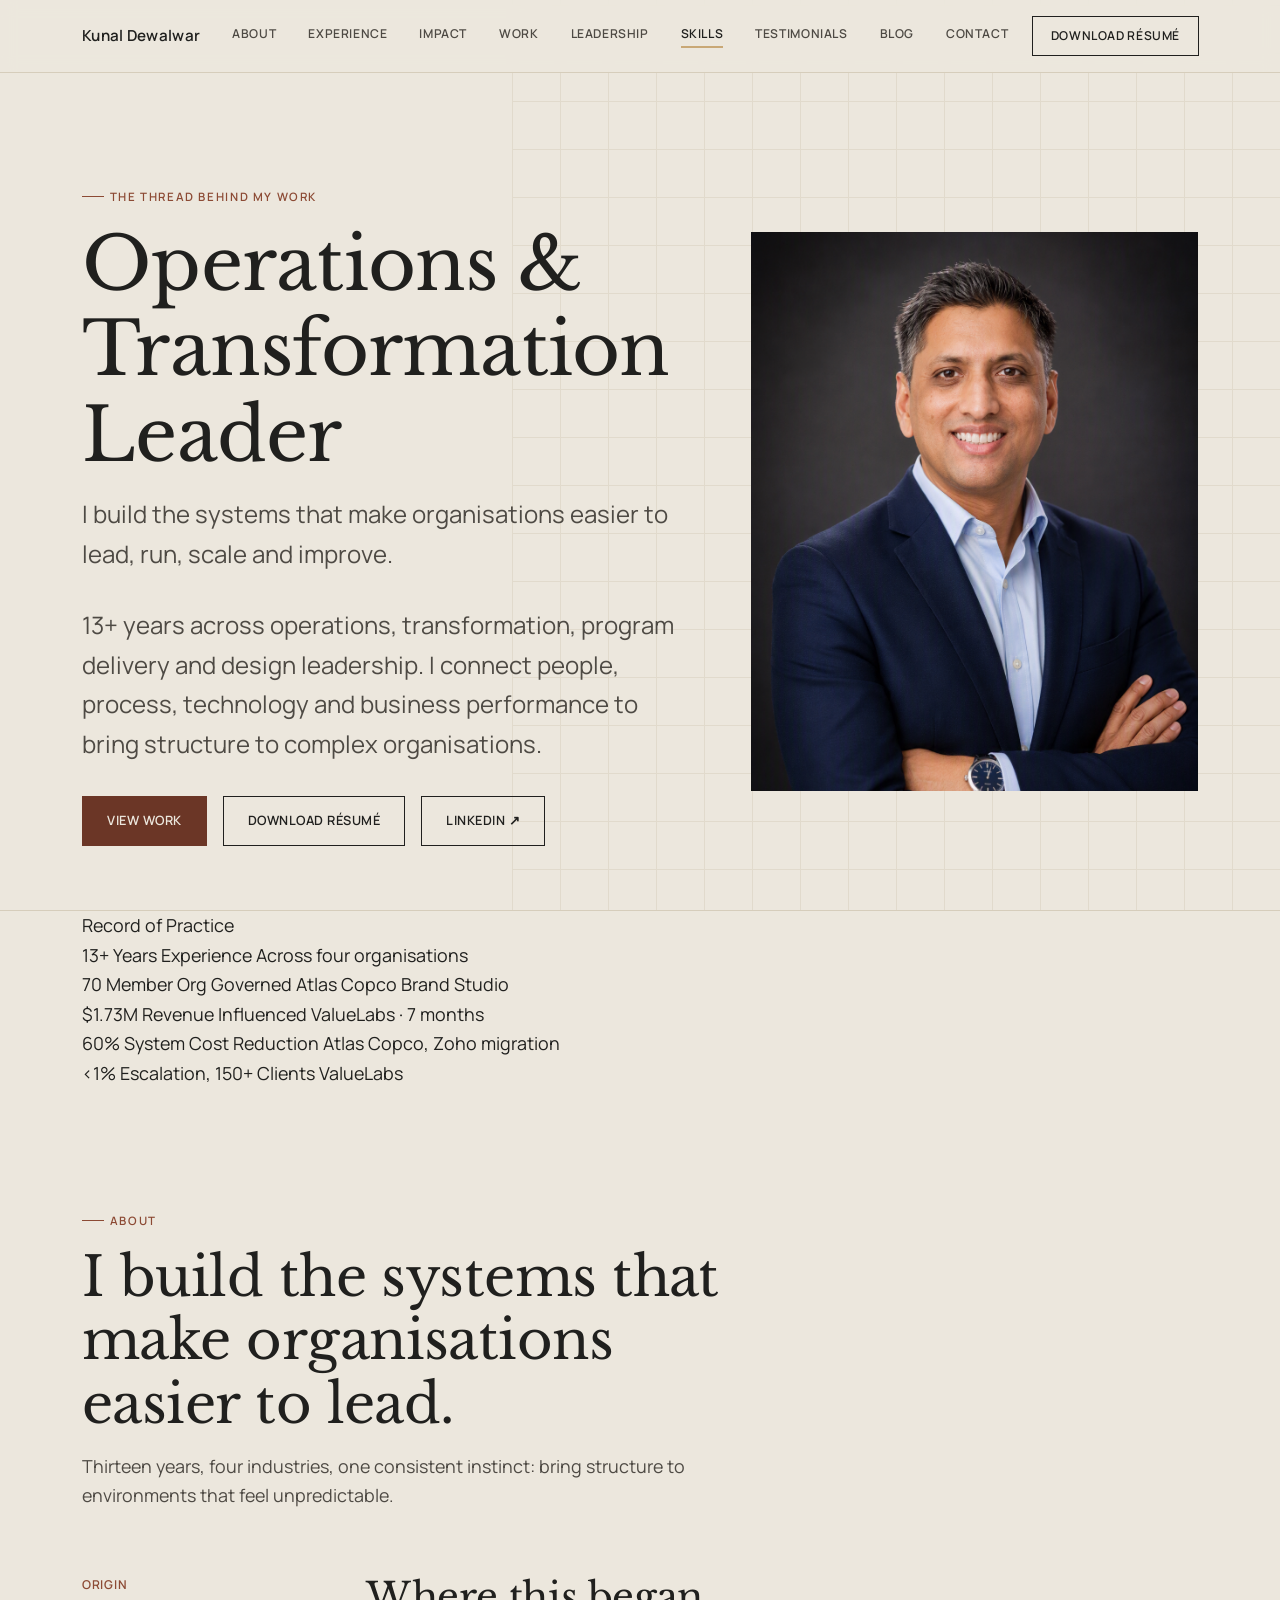
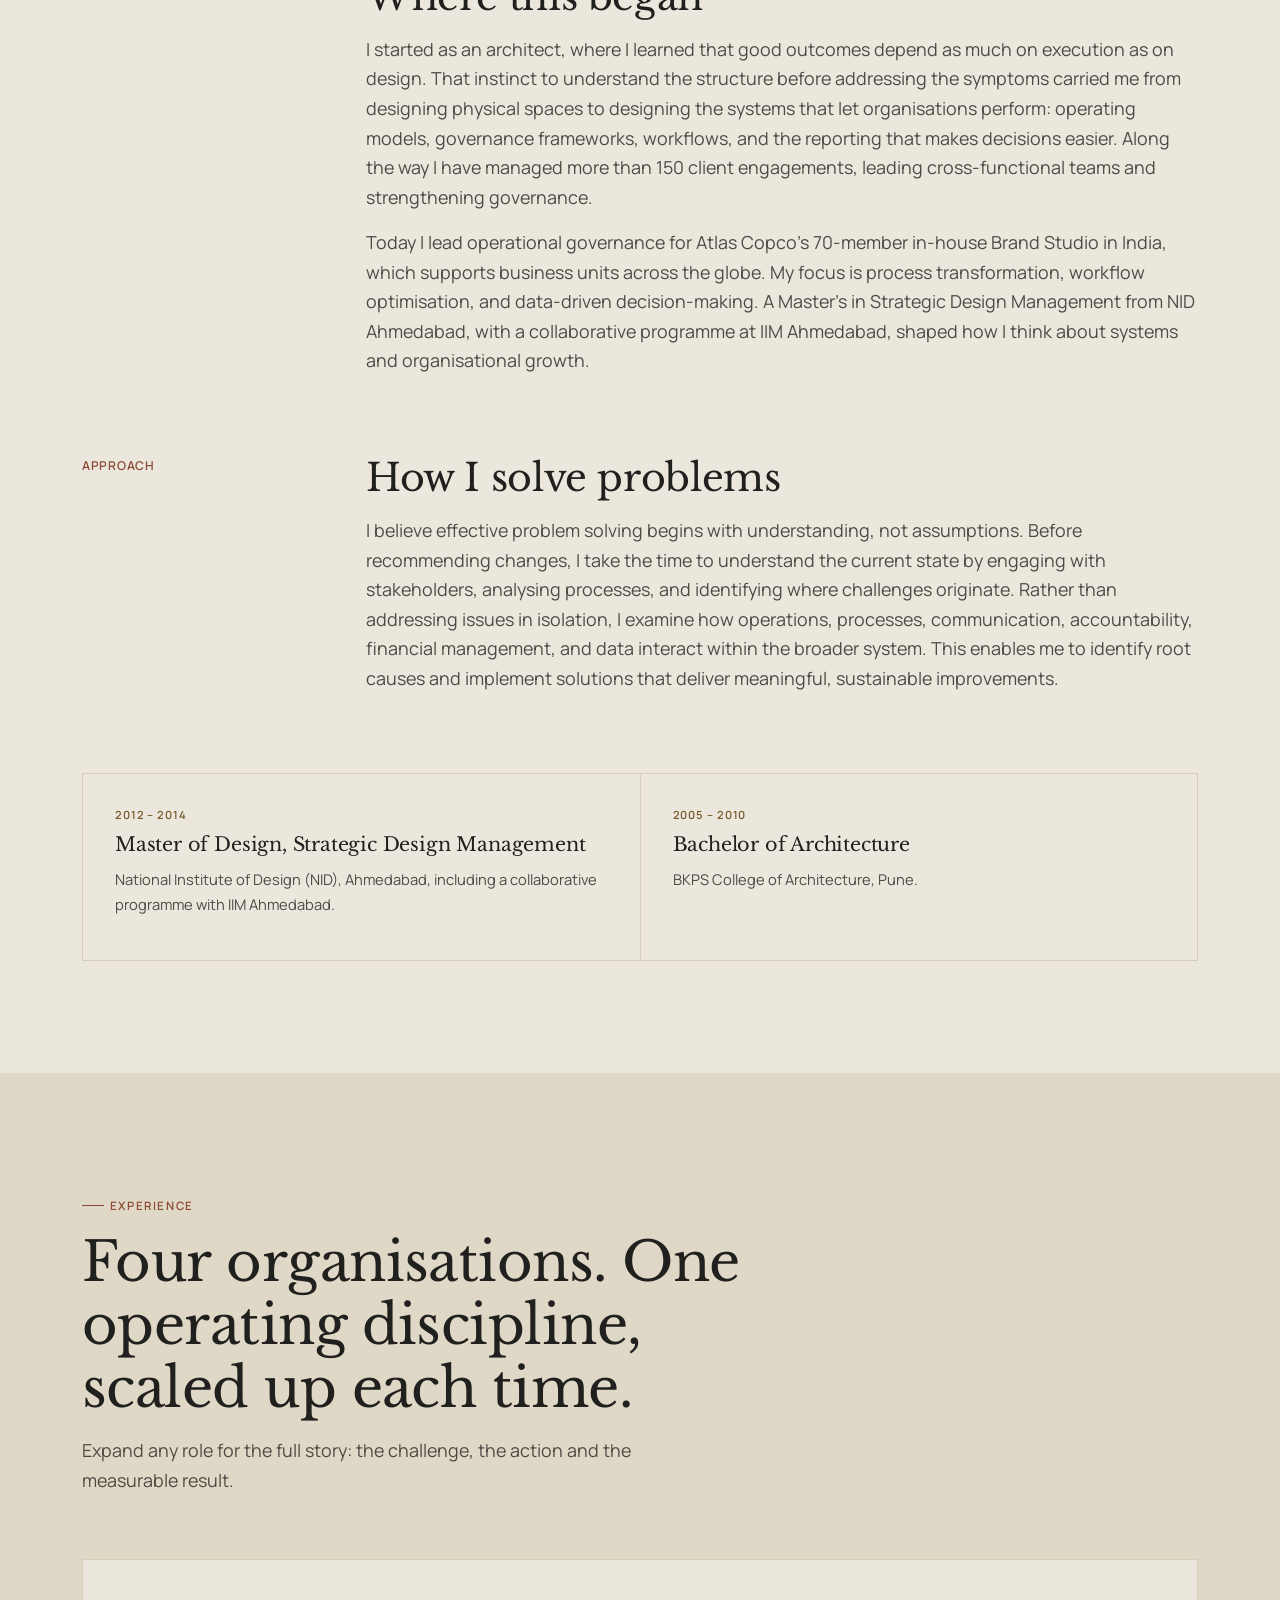
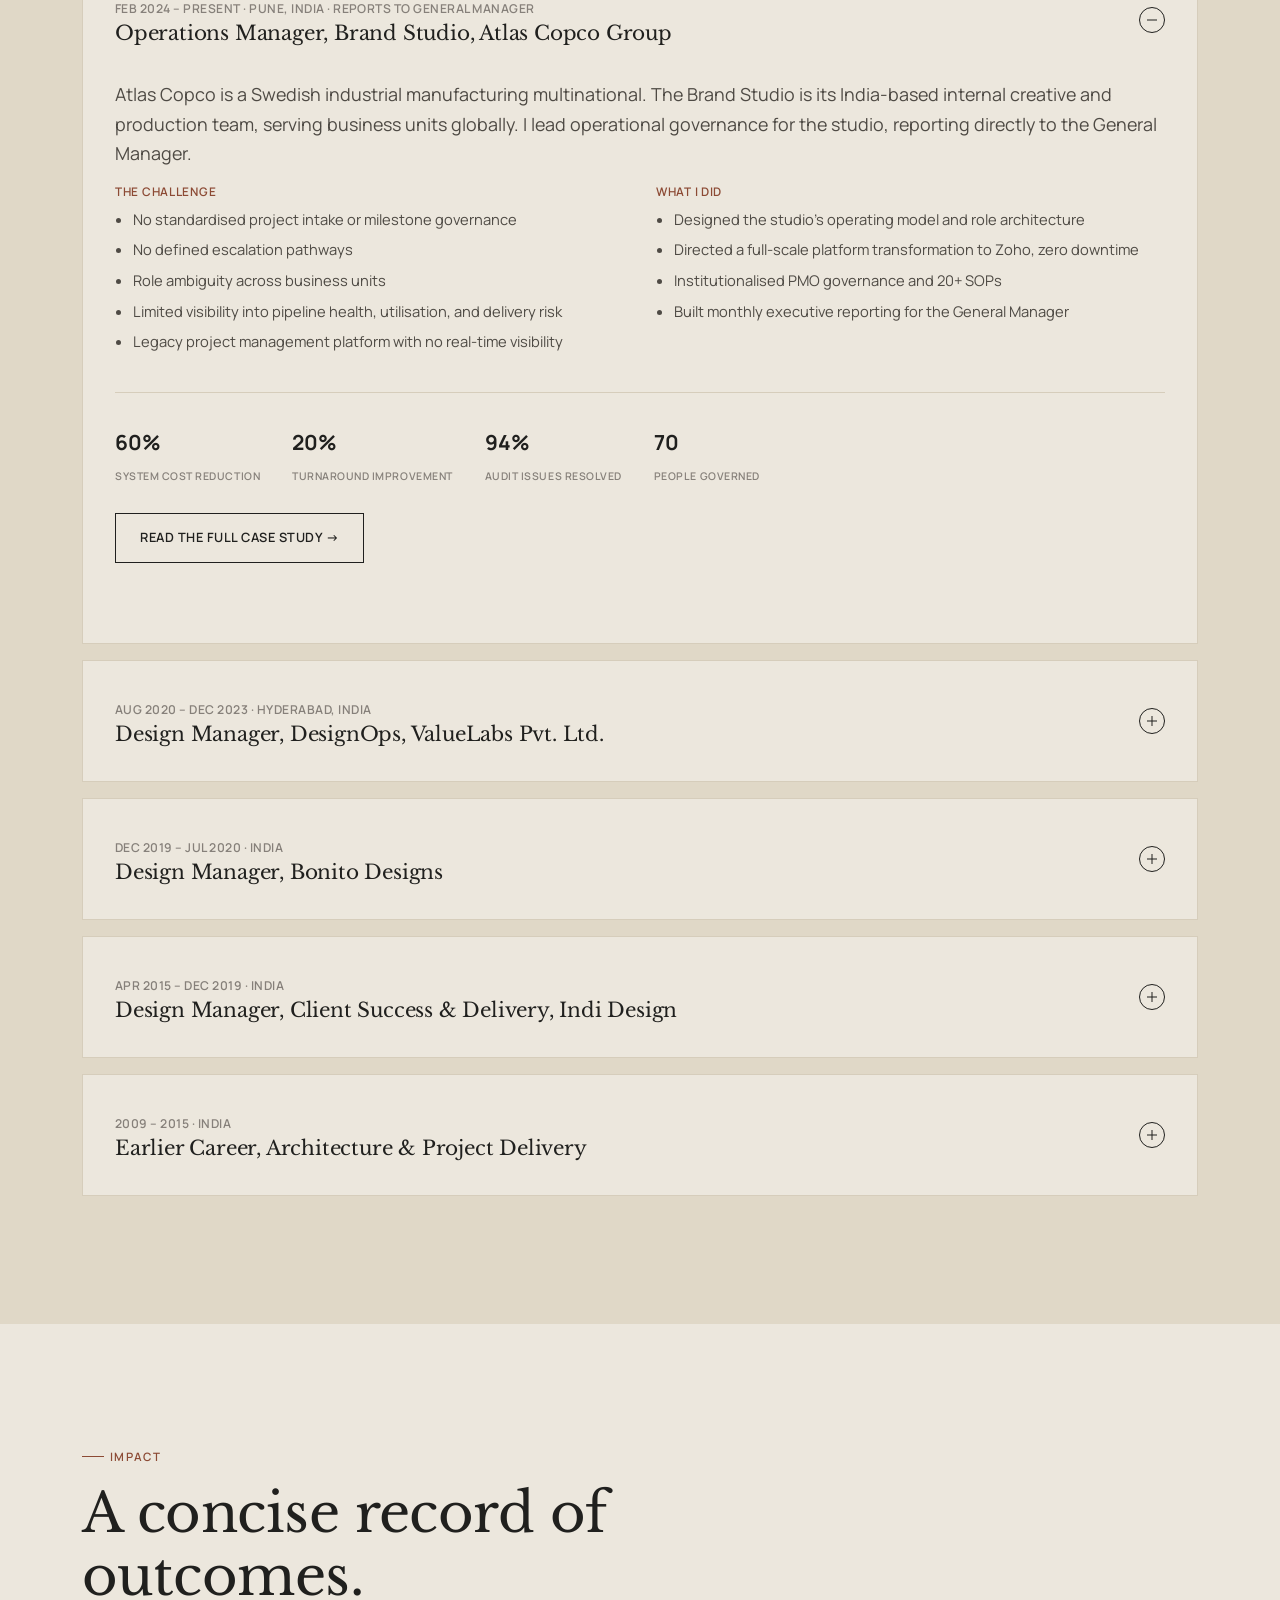
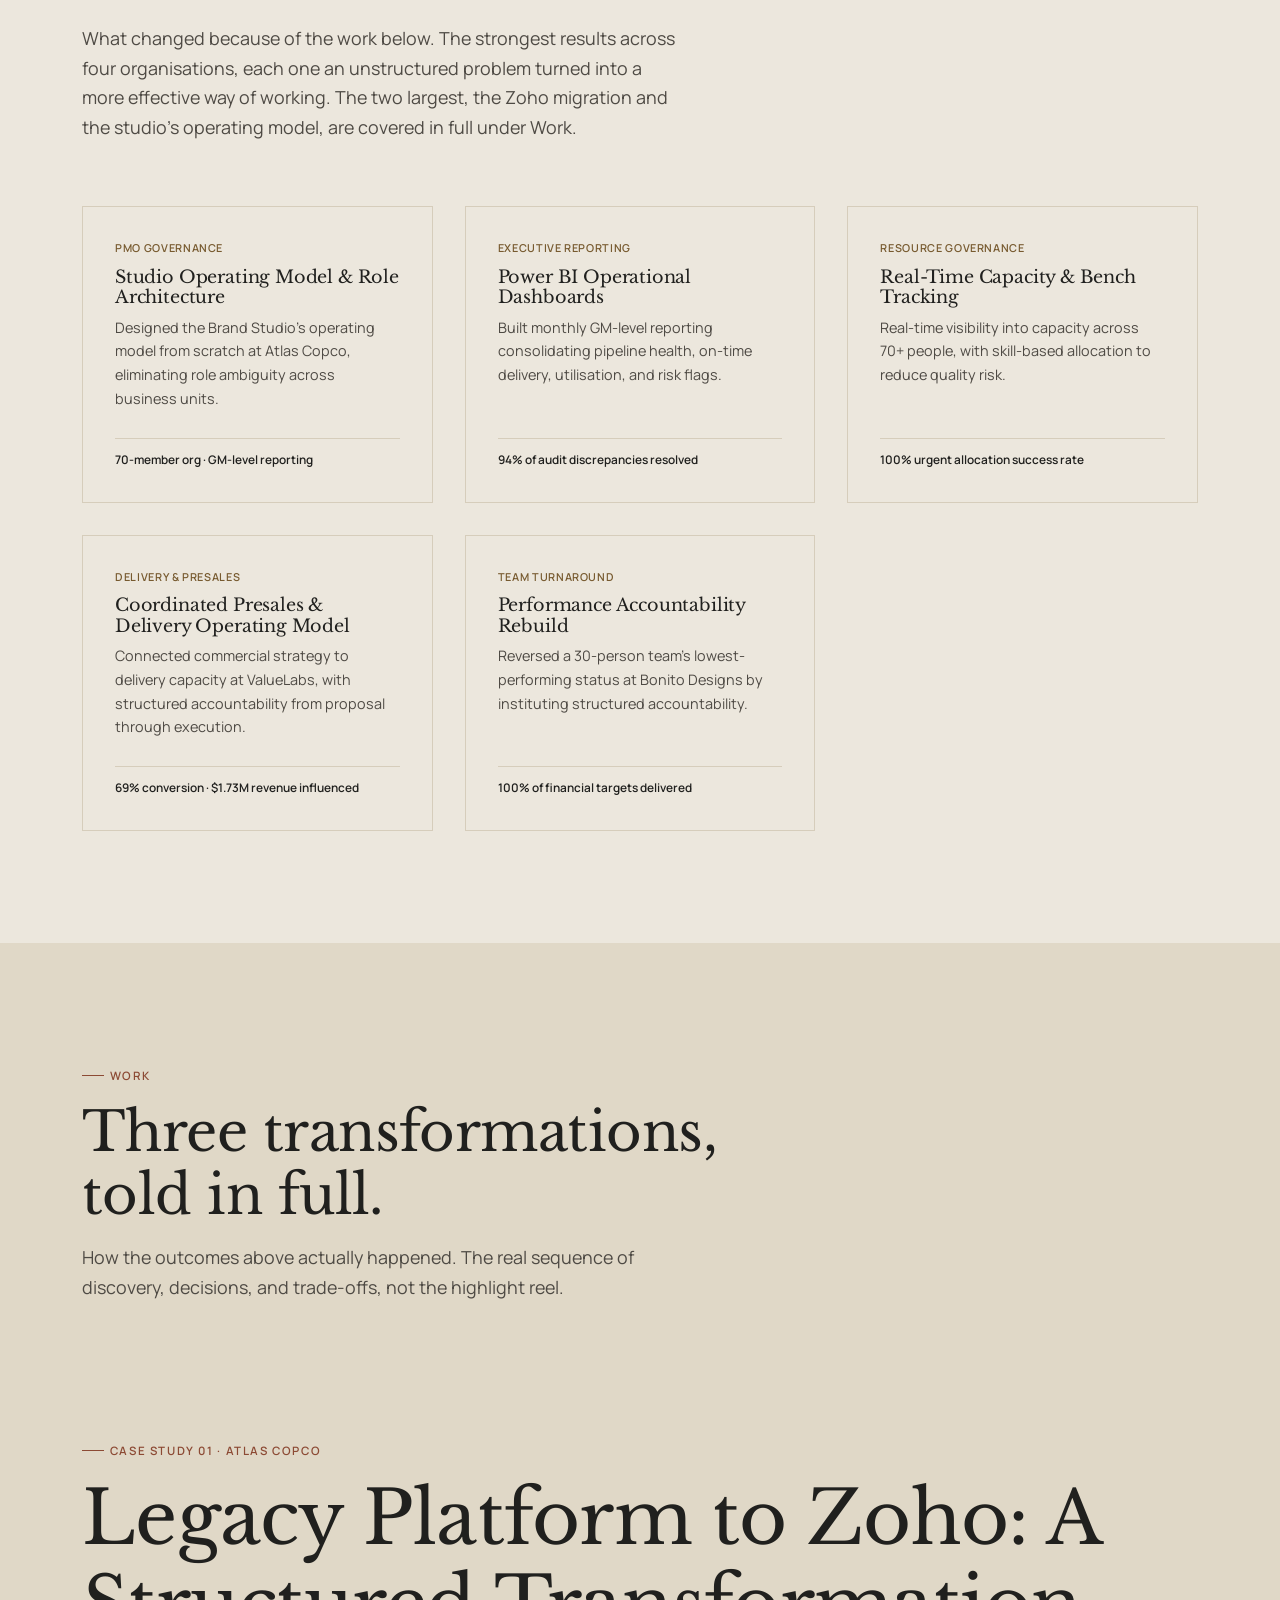
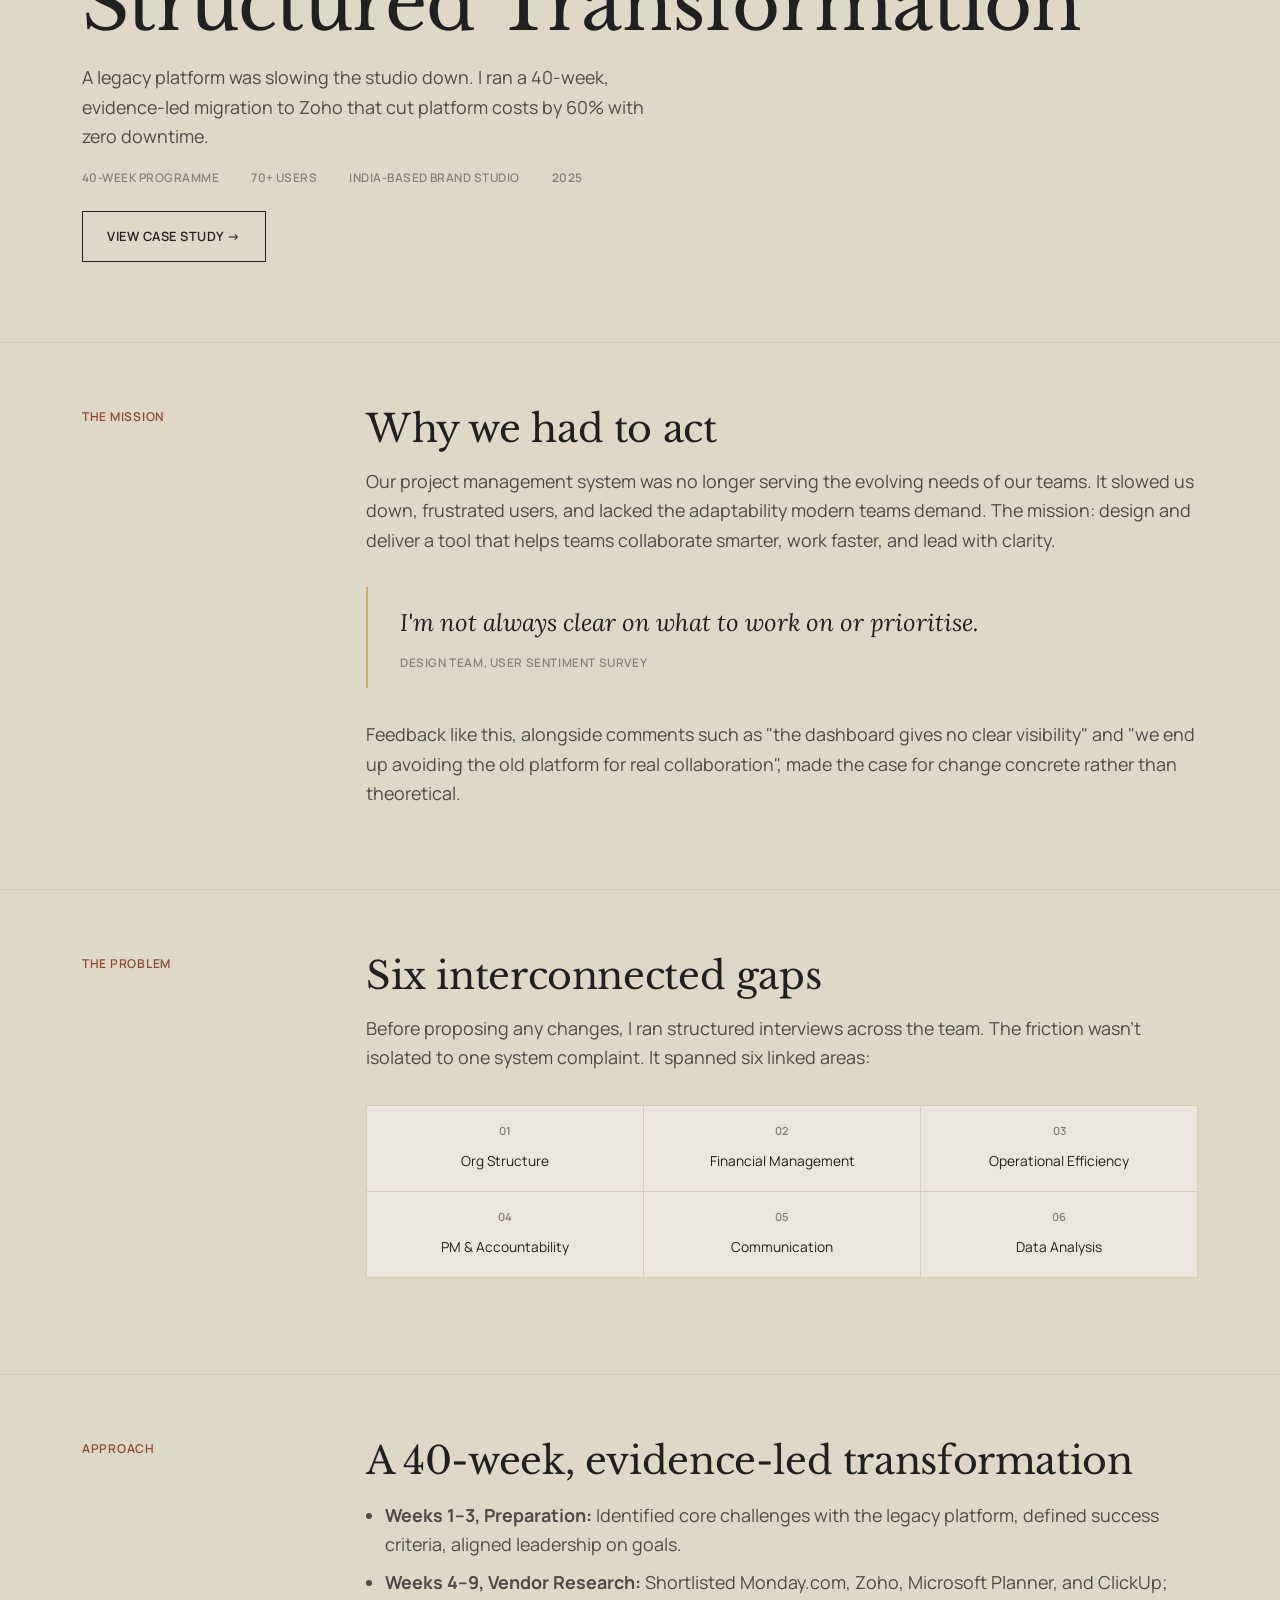
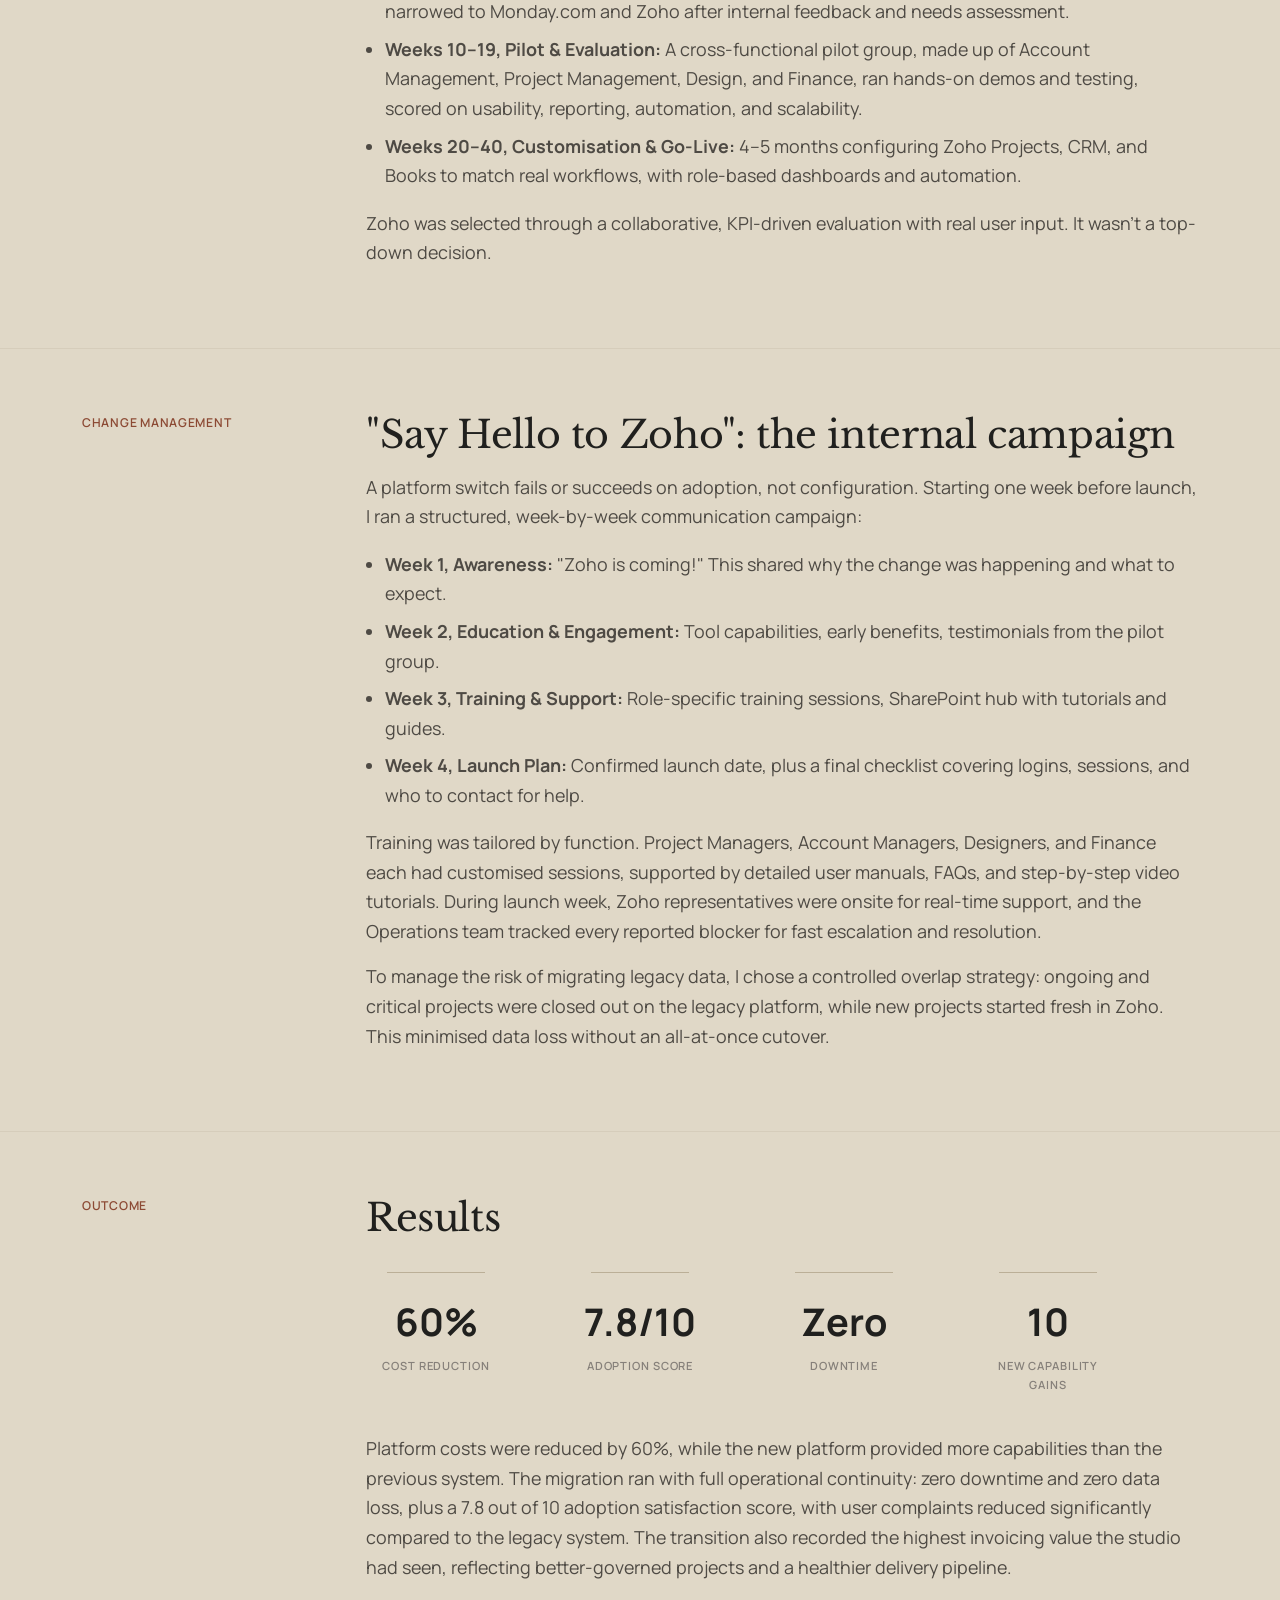
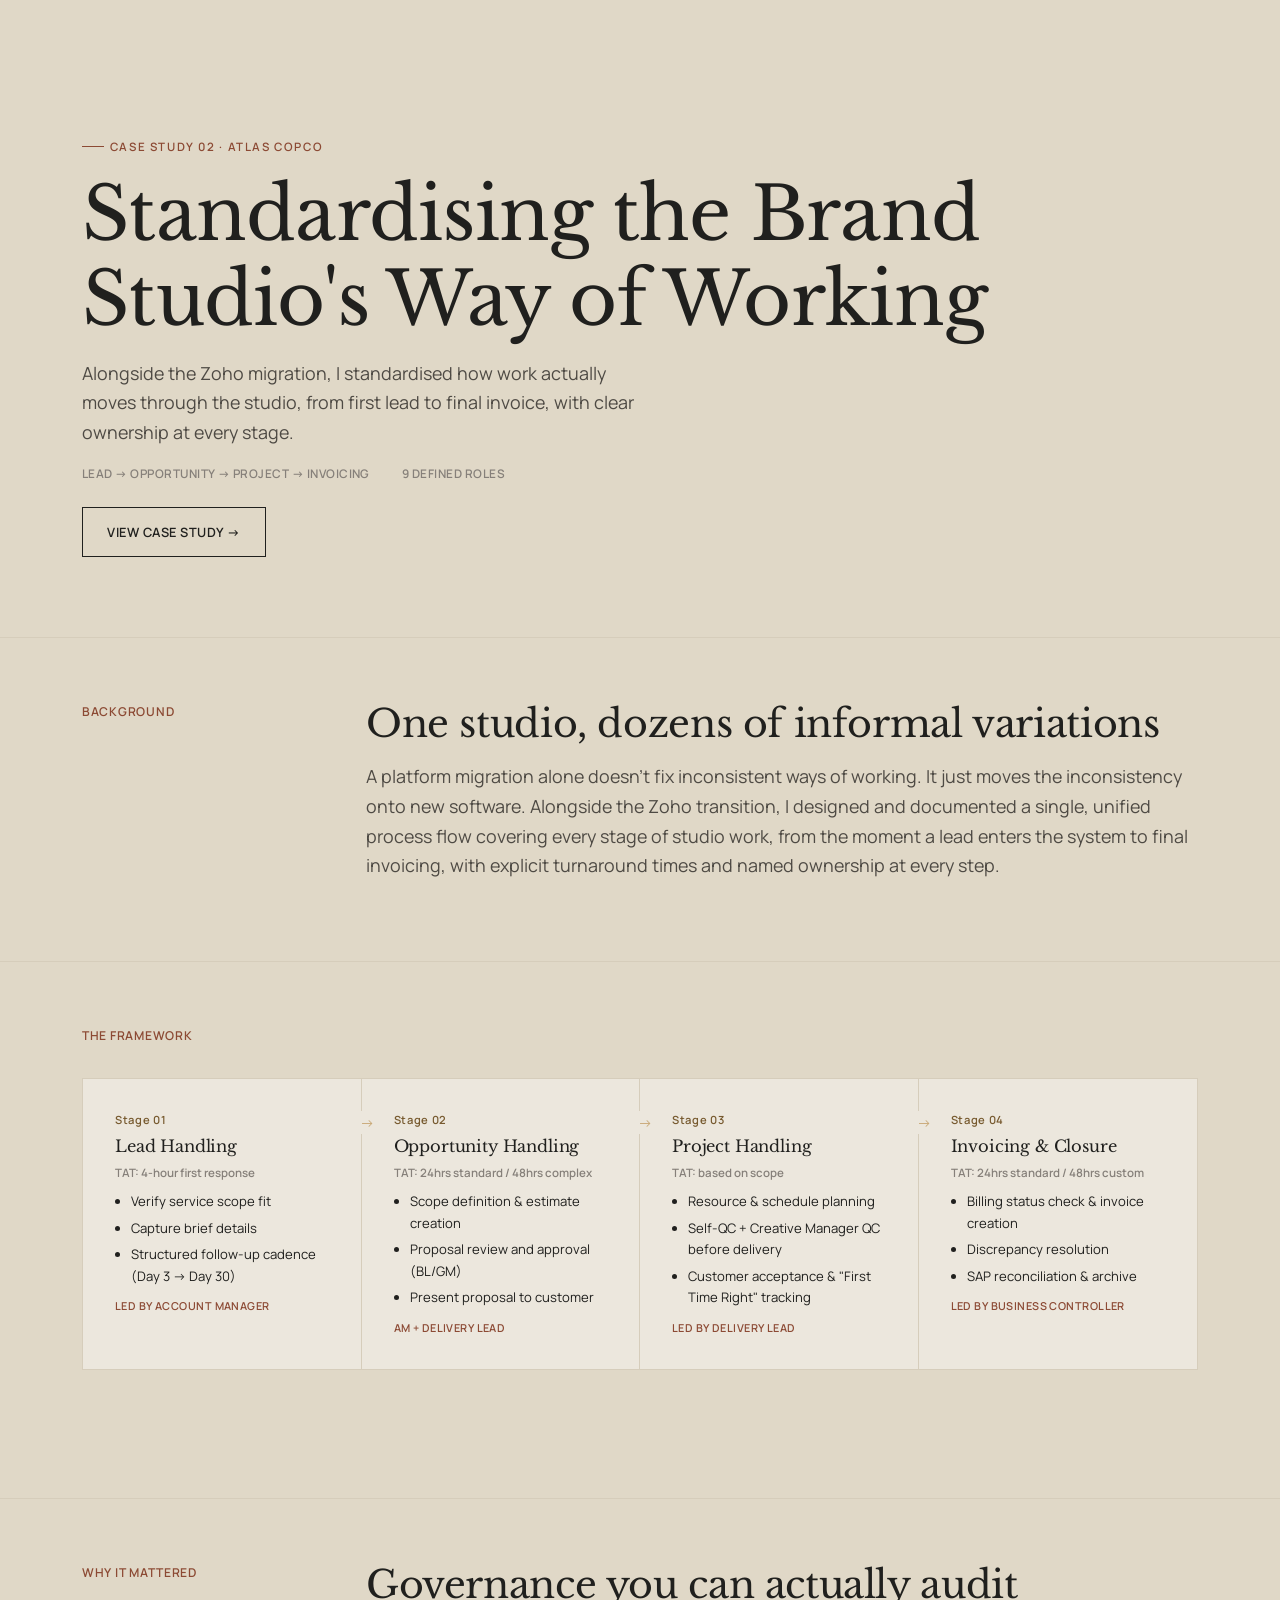
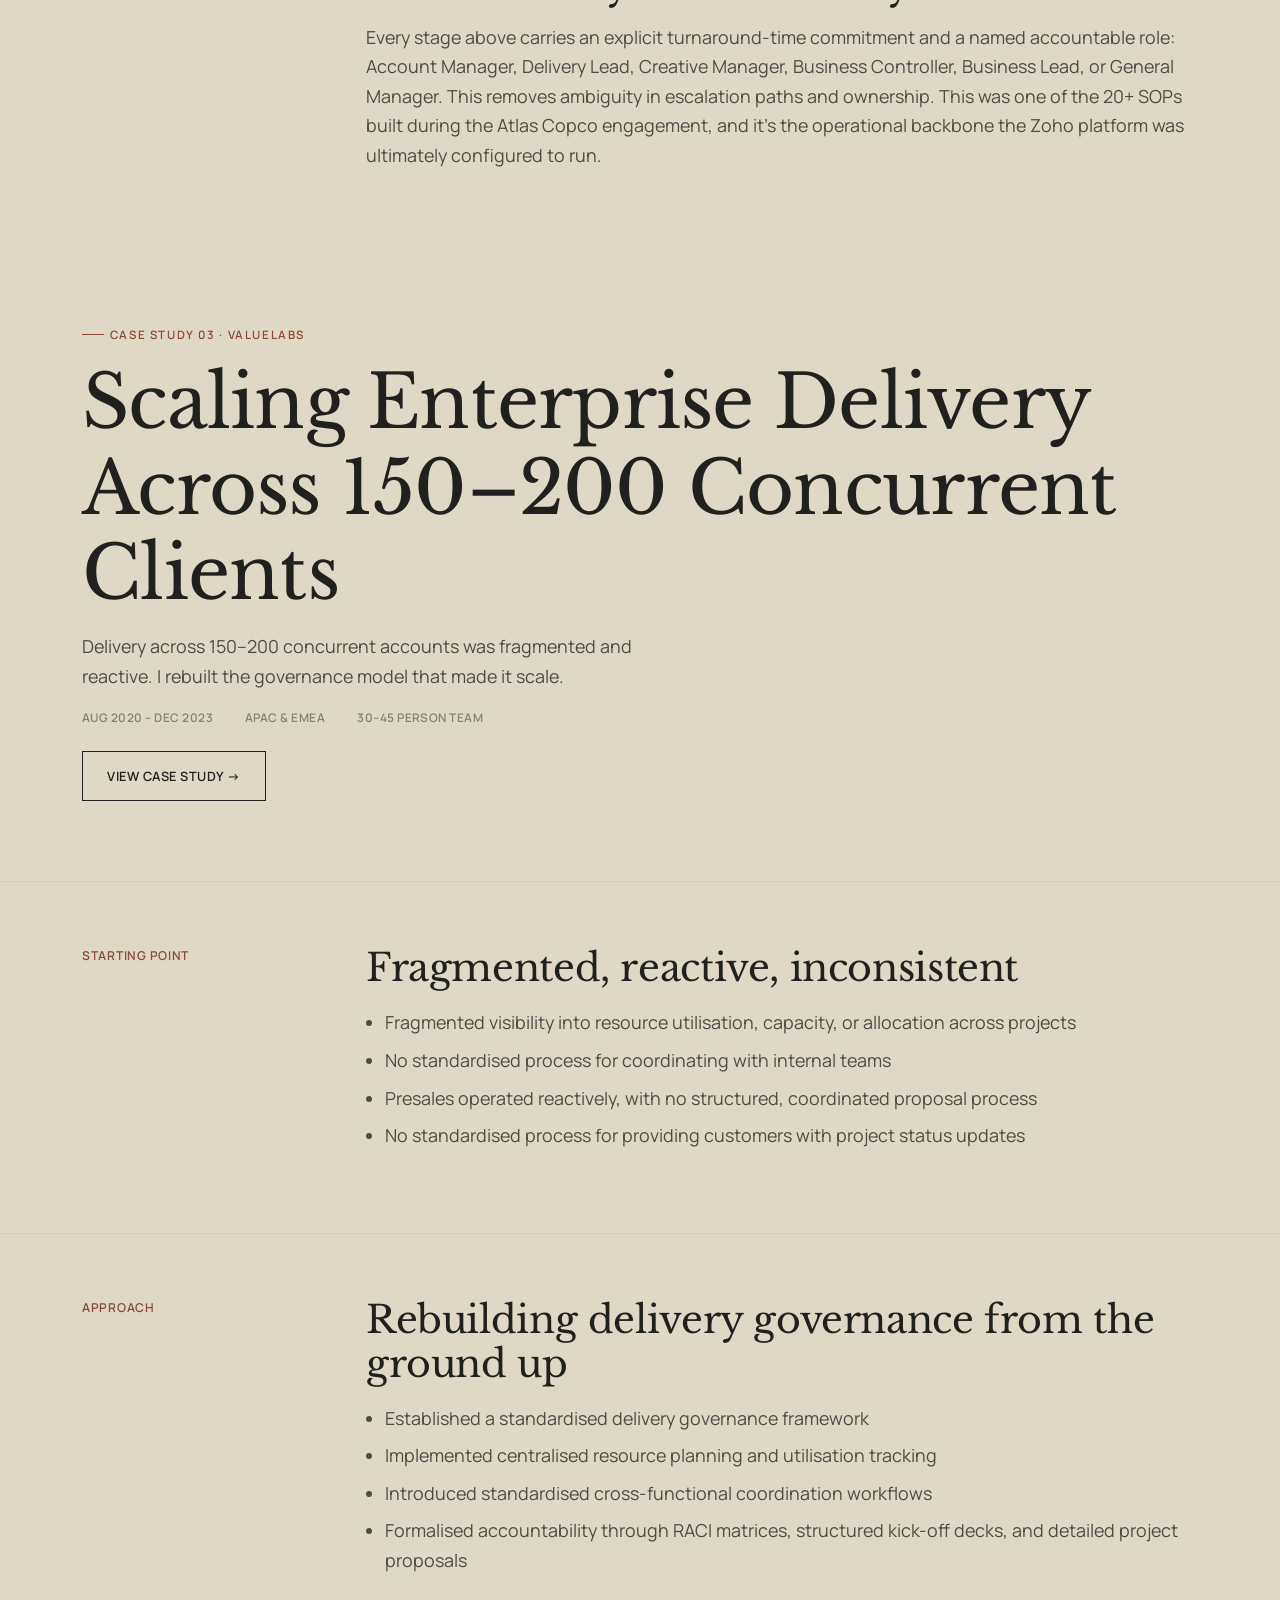
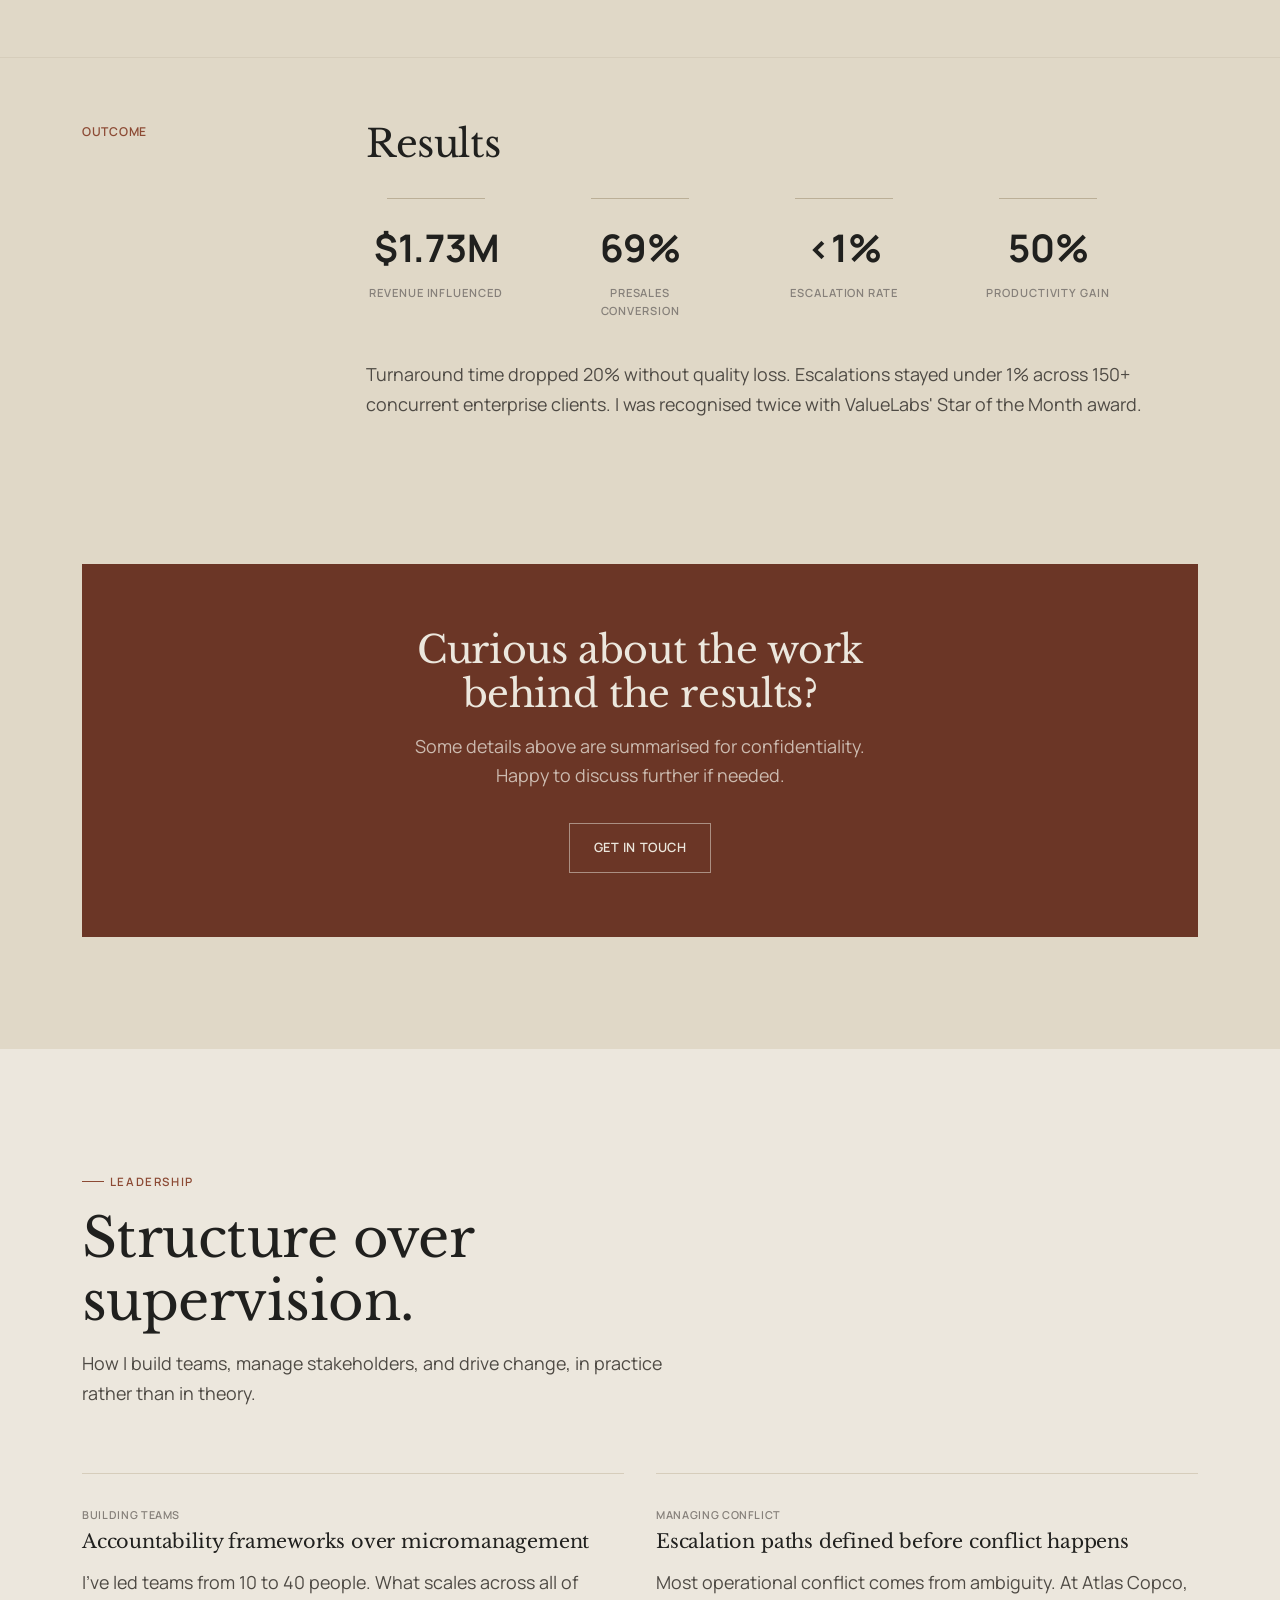
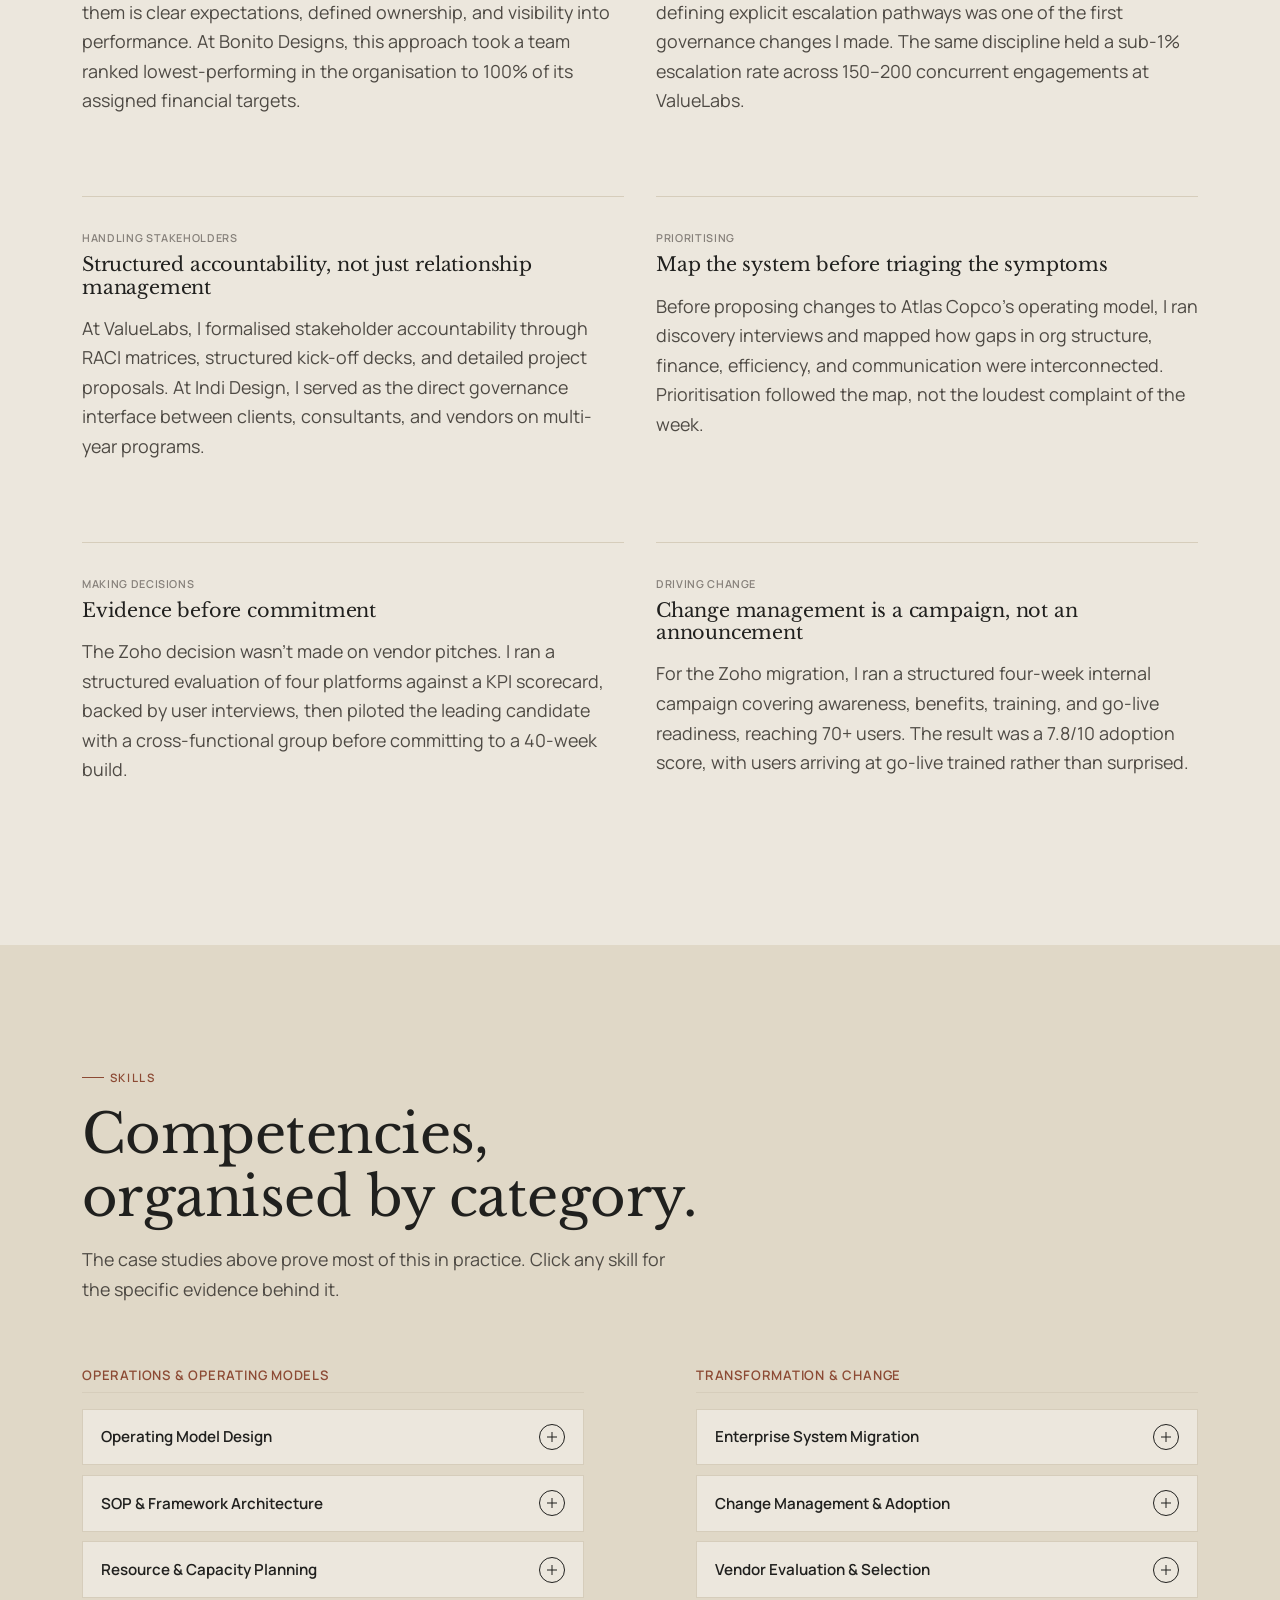
==== index.html @ a6eb1d8b "Update index.html" ====
<!DOCTYPE html>
<html lang="en">
<head>
<meta charset="UTF-8">
<meta name="viewport" content="width=device-width, initial-scale=1.0">
<title>Kunal Dewalwar, Operations & Transformation Leader | PMO, Program Delivery, Governance</title>
<meta name="description" content="Kunal Dewalwar is an Operations & Transformation Leader with 13+ years building PMO governance, program and delivery systems, and operating models, including inside design, creative and studio environments. Based in Pune, India. Open to global remote roles.">
<meta name="keywords" content="Kunal Dewalwar, Operations and Transformation Leader, PMO Governance, Program Management, Project Delivery, Presales Leadership, Business Transformation, Operating Model Design, Business Operations, Operations Manager India, Remote Operations Leader, Zoho Implementation, Delivery Governance">
<meta property="og:title" content="Kunal Dewalwar, Operations & Transformation Leader">
<meta property="og:description" content="13+ years across program delivery, presales, team leadership, and business transformation.">
<meta property="og:type" content="website">
<meta property="og:url" content="https://kunaldewalwar.in/">
<link rel="canonical" href="https://kunaldewalwar.in/">

<link rel="preconnect" href="https://fonts.googleapis.com">
<link rel="preconnect" href="https://fonts.gstatic.com" crossorigin>
<link href="https://fonts.googleapis.com/css2?family=Libre+Baskerville:ital,wght@0,400;0,700;1,400&family=Lora:ital,wght@1,400;1,500&family=Manrope:wght@400;500;600;700;800&display=swap" rel="stylesheet">
<link rel="stylesheet" href="style.css?v=4">

<!-- Google Analytics (GA4) -->
<script async src="https://www.googletagmanager.com/gtag/js?id=G-5FJBK6BG4V"></script>
<script>
  window.dataLayer = window.dataLayer || [];
  function gtag(){dataLayer.push(arguments);}
  gtag('js', new Date());
  gtag('config', 'G-5FJBK6BG4V');
</script>

<!-- Structured Data: Person schema for search engines -->
<script type="application/ld+json">
{
  "@context": "https://schema.org",
  "@type": "Person",
  "name": "Kunal Dewalwar",
  "url": "https://kunaldewalwar.in/",
  "image": "https://kunaldewalwar.in/assets/images/headshot.png",
  "jobTitle": "Operations & Transformation Leader",
  "worksFor": {
    "@type": "Organization",
    "name": "Atlas Copco Group"
  },
  "alumniOf": [
    {
      "@type": "CollegeOrUniversity",
      "name": "National Institute of Design, Ahmedabad"
    },
    {
      "@type": "CollegeOrUniversity",
      "name": "BKPS College of Architecture, Pune"
    }
  ],
  "address": {
    "@type": "PostalAddress",
    "addressLocality": "Pune",
    "addressCountry": "IN"
  },
  "email": "mailto:dewalwarkunal@gmail.com",
  "sameAs": [
    "https://linkedin.com/in/dewalwarkunal"
  ],
  "knowsAbout": [
    "Business Operations",
    "Operating Model Design",
    "PMO Governance",
    "Program Management",
    "Project Delivery",
    "Presales Leadership",
    "Business Transformation",
    "Change Management",
    "Delivery Governance",
    "Team Leadership",
    "Zoho Implementation"
  ]
}
</script>
</head>
<body>

<header class="site-header">
  <div class="header-inner">
    <a href="#home" class="logo-mark" aria-label="Kunal Dewalwar, Home">
    Kunal Dewalwar
    </a>
    <nav class="main-nav" aria-label="Primary">
      <a href="#about">About</a>
      <a href="#experience">Experience</a>
      <a href="#Impact">Impact</a>
      <a href="#case-studies">Work</a>
      <a href="#leadership">Leadership</a>
      <a href="#skills">Skills</a>
      <a href="#testimonials">Testimonials</a>
      <a href="blog/index.html">Blog</a>
      <a href="#contact">Contact</a>
    </nav>
    <a href="assets/documents/Kunal_Dewalwar_Resume_26.pdf" class="header-cta" target="_blank" rel="noopener noreferrer">Download Résumé</a>
    <button class="nav-toggle" aria-label="Toggle navigation" aria-expanded="false"><span></span></button>
  </div>
</header>

<main>

  <!-- ============ HERO ============ -->
  <section class="hero" id="home">
    <div class="hero-bg-grid" aria-hidden="true"></div>
    <div class="container hero-inner">
      <div class="hero-copy">
        <span class="eyebrow">The Thread Behind My Work</span>
        <h1>Operations &amp; Transformation Leader</h1>
<p class="lede">
  I build the systems that make organisations easier to lead, run, scale and improve.
</p>

<p class="lede">
  13+ years across operations, transformation, program delivery and design leadership. I connect people, process, technology and business performance to bring structure to complex organisations.
</p>
        <div class="hero-ctas">
          <a href="#case-studies" class="btn btn-primary">View Work</a>
          <a href="assets/documents/Kunal_Dewalwar_Resume_26.pdf" class="btn btn-secondary" target="_blank" rel="noopener noreferrer">Download Résumé</a>
          <a href="https://linkedin.com/in/dewalwarkunal" class="btn btn-secondary" target="_blank" rel="noopener noreferrer">LinkedIn ↗</a>
        </div>
      </div>
      <div class="hero-portrait">
        <span class="frame-corner tl" aria-hidden="true"></span>
        <img src="assets/images/headshot.png" alt="Kunal Dewalwar, Operations and Transformation Leader based in Pune, India">
        <span class="frame-corner br" aria-hidden="true"></span>
      </div>
    </div>
  </section>

  <!-- ============ RECORD OF PRACTICE ============ -->
  <section class="practice-record reveal" aria-label="Career metrics">
    <div class="container">
      <span class="practice-record-label">Record of Practice</span>
      <div class="practice-record-line">
        <div class="practice-record-point">
          <span class="prp-tick" aria-hidden="true"></span>
          <span class="prp-value">13+</span>
          <span class="prp-label">Years Experience</span>
          <span class="prp-context">Across four organisations</span>
        </div>
        <div class="practice-record-point">
          <span class="prp-tick" aria-hidden="true"></span>
          <span class="prp-value">70</span>
          <span class="prp-label">Member Org Governed</span>
          <span class="prp-context">Atlas Copco Brand Studio</span>
        </div>
        <div class="practice-record-point">
          <span class="prp-tick" aria-hidden="true"></span>
          <span class="prp-value">$1.73M</span>
          <span class="prp-label">Revenue Influenced</span>
          <span class="prp-context">ValueLabs · 7 months</span>
        </div>
        <div class="practice-record-point">
          <span class="prp-tick" aria-hidden="true"></span>
          <span class="prp-value">60%</span>
          <span class="prp-label">System Cost Reduction</span>
          <span class="prp-context">Atlas Copco, Zoho migration</span>
        </div>
        <div class="practice-record-point">
          <span class="prp-tick" aria-hidden="true"></span>
          <span class="prp-value">&lt;1%</span>
          <span class="prp-label">Escalation, 150+ Clients</span>
          <span class="prp-context">ValueLabs</span>
        </div>
      </div>
    </div>
  </section>

  <!-- ============ ABOUT ============ -->
  <section class="section" id="about">
    <div class="container">
      <div class="section-head reveal">
        <span class="eyebrow">About</span>
        <h2>I build the systems that make organisations easier to lead.</h2>
        <p>Thirteen years, four industries, one consistent instinct: bring structure to environments that feel unpredictable.</p>
      </div>

      <div class="case-section-grid reveal" style="margin-bottom: var(--space-lg);">
        <span class="case-section-label">Origin</span>
        <div class="case-section-body">
          <h3>Where this began</h3>
          <p>I started as an architect, where I learned that good outcomes depend as much on execution as on design. That instinct to understand the structure before addressing the symptoms carried me from designing physical spaces to designing the systems that let organisations perform: operating models, governance frameworks, workflows, and the reporting that makes decisions easier. Along the way I have managed more than 150 client engagements, leading cross-functional teams and strengthening governance.</p>
          <p>Today I lead operational governance for Atlas Copco's 70-member in-house Brand Studio in India, which supports business units across the globe. My focus is process transformation, workflow optimisation, and data-driven decision-making. A Master's in Strategic Design Management from NID Ahmedabad, with a collaborative programme at IIM Ahmedabad, shaped how I think about systems and organisational growth.</p>
        </div>
      </div>

      <div class="case-section-grid reveal">
        <span class="case-section-label">Approach</span>
        <div class="case-section-body">
          <h3>How I solve problems</h3>
          <p>I believe effective problem solving begins with understanding, not assumptions. Before recommending changes, I take the time to understand the current state by engaging with stakeholders, analysing processes, and identifying where challenges originate. Rather than addressing issues in isolation, I examine how operations, processes, communication, accountability, financial management, and data interact within the broader system. This enables me to identify root causes and implement solutions that deliver meaningful, sustainable improvements.</p>
        </div>
      </div>

      <div class="pillars-grid reveal" style="grid-template-columns: repeat(2, 1fr); margin-top: var(--space-lg);">
        <div class="pillar">
          <span class="pillar-tag">2012 – 2014</span>
          <h3>Master of Design, Strategic Design Management</h3>
          <p>National Institute of Design (NID), Ahmedabad, including a collaborative programme with IIM Ahmedabad.</p>
        </div>
        <div class="pillar">
          <span class="pillar-tag">2005 – 2010</span>
          <h3>Bachelor of Architecture</h3>
          <p>BKPS College of Architecture, Pune.</p>
        </div>
      </div>
    </div>
  </section>

  <!-- ============ EXPERIENCE ============ -->
  <section class="section section-alt" id="experience">
    <div class="container">
      <div class="section-head reveal">
        <span class="eyebrow">Experience</span>
        <h2>Four organisations. One operating discipline, scaled up each time.</h2>
        <p>Expand any role for the full story: the challenge, the action and the measurable result.</p>
      </div>

      <details class="role-block reveal" open>
        <summary>
          <div class="role-summary-text">
            <span class="role-meta">Feb 2024 – Present · Pune, India · Reports to General Manager</span>
            <h3>Operations Manager, Brand Studio, Atlas Copco Group</h3>
          </div>
          <span class="role-toggle-icon" aria-hidden="true"></span>
        </summary>
        <div class="role-body">
          <p>Atlas Copco is a Swedish industrial manufacturing multinational. The Brand Studio is its India-based internal creative and production team, serving business units globally. I lead operational governance for the studio, reporting directly to the General Manager.</p>
          <div class="role-grid">
            <div>
              <h4>The Challenge</h4>
              <ul>
                <li>No standardised project intake or milestone governance</li>
                <li>No defined escalation pathways</li>
                <li>Role ambiguity across business units</li>
                <li>Limited visibility into pipeline health, utilisation, and delivery risk</li>
                <li>Legacy project management platform with no real-time visibility</li>
              </ul>
            </div>
            <div>
              <h4>What I Did</h4>
              <ul>
                <li>Designed the studio's operating model and role architecture</li>
                <li>Directed a full-scale platform transformation to Zoho, zero downtime</li>
                <li>Institutionalised PMO governance and 20+ SOPs</li>
                <li>Built monthly executive reporting for the General Manager</li>
              </ul>
            </div>
          </div>
          <div class="role-stats">
            <div><span class="val">60%</span><span class="lbl">System Cost Reduction</span></div>
            <div><span class="val">20%</span><span class="lbl">Turnaround Improvement</span></div>
            <div><span class="val">94%</span><span class="lbl">Audit Issues Resolved</span></div>
            <div><span class="val">70</span><span class="lbl">People Governed</span></div>
          </div>
          <p style="margin-top: 1.5rem;"><a href="#atlas-copco-migration" class="btn btn-secondary">Read the full case study →</a></p>
        </div>
      </details>

      <details class="role-block reveal">
        <summary>
          <div class="role-summary-text">
            <span class="role-meta">Aug 2020 – Dec 2023 · Hyderabad, India</span>
            <h3>Design Manager, DesignOps, ValueLabs Pvt. Ltd.</h3>
          </div>
          <span class="role-toggle-icon" aria-hidden="true"></span>
        </summary>
        <div class="role-body">
          <p>ValueLabs is an IT services and digital transformation company. I owned delivery governance for its UX and Digital Experience practice, spanning enterprise clients across APAC and EMEA.</p>
          <div class="role-grid">
            <div>
              <h4>The Challenge</h4>
              <ul>
                <li>Fragmented delivery across 8–10 simultaneous engagements</li>
                <li>Inconsistent quality, no standardised governance</li>
                <li>No structured presales model</li>
                <li>Performance gaps across a 30–40 person team</li>
              </ul>
            </div>
            <div>
              <h4>What I Did</h4>
              <ul>
                <li>Restructured team operations with standardised delivery governance</li>
                <li>Built a coordinated presales operating model</li>
                <li>Redesigned delivery workflows, cutting turnaround time</li>
                <li>Directed resource planning across 150–200 concurrent accounts</li>
              </ul>
            </div>
          </div>
          <div class="role-stats">
            <div><span class="val">$1.73M</span><span class="lbl">Revenue Influenced</span></div>
            <div><span class="val">69%</span><span class="lbl">Presales Conversion</span></div>
            <div><span class="val">&lt;1%</span><span class="lbl">Escalation, 150+ Clients</span></div>
            <div><span class="val">50%</span><span class="lbl">Productivity Improvement</span></div>
          </div>
          <p style="margin-top: 1.5rem;"><a href="#valuelabs-scale" class="btn btn-secondary">Read the full case study →</a></p>
        </div>
      </details>

      <details class="role-block reveal">
        <summary>
          <div class="role-summary-text">
            <span class="role-meta">Dec 2019 – Jul 2020 · India</span>
            <h3>Design Manager, Bonito Designs</h3>
          </div>
          <span class="role-toggle-icon" aria-hidden="true"></span>
        </summary>
        <div class="role-body">
          <p>Bonito Designs is a residential interior design company. I took over operations for a 30-plus person multidisciplinary team that was, at the time, the organisation's lowest-performing unit.</p>
          <div class="role-grid">
            <div>
              <h4>The Challenge</h4>
              <ul>
                <li>Team ranked lowest-performing in the organisation</li>
                <li>No consistent quality assurance process</li>
                <li>Delivery timelines inconsistently met</li>
              </ul>
            </div>
            <div>
              <h4>What I Did</h4>
              <ul>
                <li>Instituted performance accountability frameworks from the ground up</li>
                <li>Owned delivery governance, design reviews, and quality assurance directly</li>
                <li>Rebuilt operational discipline across resourcing and execution</li>
              </ul>
            </div>
          </div>
          <div class="role-stats">
            <div><span class="val">100%</span><span class="lbl">Business &amp; Financial Targets Met</span></div>
            <div><span class="val">30+</span><span class="lbl">Person Team Led</span></div>
          </div>
        </div>
      </details>

      <details class="role-block reveal">
        <summary>
          <div class="role-summary-text">
            <span class="role-meta">Apr 2015 – Dec 2019 · India</span>
            <h3>Design Manager, Client Success &amp; Delivery, Indi Design</h3>
          </div>
          <span class="role-toggle-icon" aria-hidden="true"></span>
        </summary>
        <div class="role-body">
          <p>Led a 10–15 person team across architecture, wayfinding, and experiential design engagements, including the Ras Al Hamra wayfinding initiative in Muscat. This included full-cycle delivery governance and serving as the primary interface between clients, consultants, and vendors on multi-year programs.</p>
        </div>
      </details>

      <details class="role-block reveal">
        <summary>
          <div class="role-summary-text">
            <span class="role-meta">2009 – 2015 · India</span>
            <h3>Earlier Career, Architecture &amp; Project Delivery</h3>
          </div>
          <span class="role-toggle-icon" aria-hidden="true"></span>
        </summary>
        <div class="role-body">
          <p>A&amp;S Designs · Thakur Associates · Chawgule &amp; Sant Associates. Progressed from Trainee Architect to project delivery roles across civil, institutional, and commercial engagements. This built the planning, coordination, and stakeholder-management discipline that underpins my current operations leadership.</p>
        </div>
      </details>
    </div>
  </section>

  <!-- ============ Impact ============ -->
  <section class="section" id="Impact">
    <div class="container">
      <div class="section-head reveal">
        <span class="eyebrow">Impact</span>
        <h2>A concise record of outcomes.</h2>
        <p>What changed because of the work below. The strongest results across four organisations, each one an unstructured problem turned into a more effective way of working. The two largest, the Zoho migration and the studio's operating model, are covered in full under Work.</p>
      </div>
      <div class="initiative-grid">
        <div class="initiative-card reveal">
          <span class="initiative-tag">PMO Governance</span>
          <h3>Studio Operating Model &amp; Role Architecture</h3>
          <p>Designed the Brand Studio's operating model from scratch at Atlas Copco, eliminating role ambiguity across business units.</p>
          <div class="initiative-meta">70-member org · GM-level reporting</div>
        </div>
        <div class="initiative-card reveal">
          <span class="initiative-tag">Executive Reporting</span>
          <h3>Power BI Operational Dashboards</h3>
          <p>Built monthly GM-level reporting consolidating pipeline health, on-time delivery, utilisation, and risk flags.</p>
          <div class="initiative-meta">94% of audit discrepancies resolved</div>
        </div>
        <div class="initiative-card reveal">
          <span class="initiative-tag">Resource Governance</span>
          <h3>Real-Time Capacity &amp; Bench Tracking</h3>
          <p>Real-time visibility into capacity across 70+ people, with skill-based allocation to reduce quality risk.</p>
          <div class="initiative-meta">100% urgent allocation success rate</div>
        </div>
        <div class="initiative-card reveal">
          <span class="initiative-tag">Delivery &amp; Presales</span>
          <h3>Coordinated Presales &amp; Delivery Operating Model</h3>
          <p>Connected commercial strategy to delivery capacity at ValueLabs, with structured accountability from proposal through execution.</p>
          <div class="initiative-meta">69% conversion · $1.73M revenue influenced</div>
        </div>
        <div class="initiative-card reveal">
          <span class="initiative-tag">Team Turnaround</span>
          <h3>Performance Accountability Rebuild</h3>
          <p>Reversed a 30-person team's lowest-performing status at Bonito Designs by instituting structured accountability.</p>
          <div class="initiative-meta">100% of financial targets delivered</div>
        </div>
      </div>
    </div>
  </section>

  <!-- ============ Work ============ -->
  <section class="section section-alt" id="case-studies">
    <div class="container">
      <div class="section-head reveal">
        <span class="eyebrow">Work</span>
        <h2>Three transformations, told in full.</h2>
        <p>How the outcomes above actually happened. The real sequence of discovery, decisions, and trade-offs, not the highlight reel.</p>
      </div>
    </div>

    <!-- ===== CASE STUDY 01: ATLAS COPCO ZOHO MIGRATION ===== -->
    <article id="atlas-copco-migration">
      <div class="case-hero">
        <div class="container reveal">
          <span class="eyebrow">Case Study 01 · Atlas Copco</span>
          <h3 style="font-size: var(--step-4); max-width: 22ch;">Legacy Platform to Zoho: A Structured Transformation</h3>
          <p style="margin-top: 0.75rem; max-width: 52ch; color: var(--ink-soft);">A legacy platform was slowing the studio down. I ran a 40-week, evidence-led migration to Zoho that cut platform costs by 60% with zero downtime.</p>
          <div class="case-hero-meta">
            <span>40-Week Programme</span>
            <span>70+ Users</span>
            <span>India-Based Brand Studio</span>
            <span>2025</span>
          </div>
          <p style="margin-top: 1.5rem;">
            <a href="assets/documents/case-studies/Legacy Platform_to_Zoho_Case_Study.pdf" class="btn btn-secondary" target="_blank" rel="noopener noreferrer">View Case Study →</a>
          </p>
        </div>
      </div>

      <div class="case-section">
        <div class="container case-section-grid reveal">
          <span class="case-section-label">The Mission</span>
          <div class="case-section-body">
            <h3>Why we had to act</h3>
            <p>Our project management system was no longer serving the evolving needs of our teams. It slowed us down, frustrated users, and lacked the adaptability modern teams demand. The mission: design and deliver a tool that helps teams collaborate smarter, work faster, and lead with clarity.</p>
            <div class="quote-block">
              <p>I'm not always clear on what to work on or prioritise.</p>
              <cite>Design Team, User Sentiment Survey</cite>
            </div>
            <p>Feedback like this, alongside comments such as "the dashboard gives no clear visibility" and "we end up avoiding the old platform for real collaboration", made the case for change concrete rather than theoretical.</p>
          </div>
        </div>
      </div>

      <div class="case-section">
        <div class="container case-section-grid reveal">
          <span class="case-section-label">The Problem</span>
          <div class="case-section-body">
            <h3>Six interconnected gaps</h3>
            <p>Before proposing any changes, I ran structured interviews across the team. The friction wasn't isolated to one system complaint. It spanned six linked areas:</p>
            <div class="gap-diagram">
              <div class="gap-node"><span class="n">01</span><span class="t">Org Structure</span></div>
              <div class="gap-node"><span class="n">02</span><span class="t">Financial Management</span></div>
              <div class="gap-node"><span class="n">03</span><span class="t">Operational Efficiency</span></div>
              <div class="gap-node"><span class="n">04</span><span class="t">PM &amp; Accountability</span></div>
              <div class="gap-node"><span class="n">05</span><span class="t">Communication</span></div>
              <div class="gap-node"><span class="n">06</span><span class="t">Data Analysis</span></div>
            </div>
          </div>
        </div>
      </div>

      <div class="case-section">
        <div class="container case-section-grid reveal">
          <span class="case-section-label">Approach</span>
          <div class="case-section-body">
            <h3>A 40-week, evidence-led transformation</h3>
            <ul>
              <li><strong>Weeks 1–3, Preparation:</strong> Identified core challenges with the legacy platform, defined success criteria, aligned leadership on goals.</li>
              <li><strong>Weeks 4–9, Vendor Research:</strong> Shortlisted Monday.com, Zoho, Microsoft Planner, and ClickUp; narrowed to Monday.com and Zoho after internal feedback and needs assessment.</li>
              <li><strong>Weeks 10–19, Pilot &amp; Evaluation:</strong> A cross-functional pilot group, made up of Account Management, Project Management, Design, and Finance, ran hands-on demos and testing, scored on usability, reporting, automation, and scalability.</li>
              <li><strong>Weeks 20–40, Customisation &amp; Go-Live:</strong> 4–5 months configuring Zoho Projects, CRM, and Books to match real workflows, with role-based dashboards and automation.</li>
            </ul>
            <p>Zoho was selected through a collaborative, KPI-driven evaluation with real user input. It wasn't a top-down decision.</p>
          </div>
        </div>
      </div>

      <div class="case-section">
        <div class="container case-section-grid reveal">
          <span class="case-section-label">Change Management</span>
          <div class="case-section-body">
            <h3>"Say Hello to Zoho": the internal campaign</h3>
            <p>A platform switch fails or succeeds on adoption, not configuration. Starting one week before launch, I ran a structured, week-by-week communication campaign:</p>
            <ul>
              <li><strong>Week 1, Awareness:</strong> "Zoho is coming!" This shared why the change was happening and what to expect.</li>
              <li><strong>Week 2, Education &amp; Engagement:</strong> Tool capabilities, early benefits, testimonials from the pilot group.</li>
              <li><strong>Week 3, Training &amp; Support:</strong> Role-specific training sessions, SharePoint hub with tutorials and guides.</li>
              <li><strong>Week 4, Launch Plan:</strong> Confirmed launch date, plus a final checklist covering logins, sessions, and who to contact for help.</li>
            </ul>
            <p>Training was tailored by function. Project Managers, Account Managers, Designers, and Finance each had customised sessions, supported by detailed user manuals, FAQs, and step-by-step video tutorials. During launch week, Zoho representatives were onsite for real-time support, and the Operations team tracked every reported blocker for fast escalation and resolution.</p>
            <p>To manage the risk of migrating legacy data, I chose a controlled overlap strategy: ongoing and critical projects were closed out on the legacy platform, while new projects started fresh in Zoho. This minimised data loss without an all-at-once cutover.</p>
          </div>
        </div>
      </div>

      <div class="case-section">
        <div class="container case-section-grid reveal">
          <span class="case-section-label">Outcome</span>
          <div class="case-section-body">
            <h3>Results</h3>
            <div class="result-strip">
              <div class="metric"><span class="metric-value">60%</span><span class="metric-label">Cost Reduction</span></div>
              <div class="metric"><span class="metric-value">7.8/10</span><span class="metric-label">Adoption Score</span></div>
              <div class="metric"><span class="metric-value">Zero</span><span class="metric-label">Downtime</span></div>
              <div class="metric"><span class="metric-value">10</span><span class="metric-label">New Capability Gains</span></div>
            </div>
            <p style="margin-top: 2.5rem;">Platform costs were reduced by 60%, while the new platform provided more capabilities than the previous system. The migration ran with full operational continuity: zero downtime and zero data loss, plus a 7.8 out of 10 adoption satisfaction score, with user complaints reduced significantly compared to the legacy system. The transition also recorded the highest invoicing value the studio had seen, reflecting better-governed projects and a healthier delivery pipeline.</p>
          </div>
        </div>
      </div>
    </article>

    <!-- ===== CASE STUDY 02: UNIFIED PROCESS FLOW ===== -->
    <article id="unified-process-flow">
      <div class="case-hero">
        <div class="container reveal">
          <span class="eyebrow">Case Study 02 · Atlas Copco</span>
          <h3 style="font-size: var(--step-4); max-width: 24ch;">Standardising the Brand Studio's Way of Working</h3>
          <p style="margin-top: 0.75rem; max-width: 52ch; color: var(--ink-soft);">Alongside the Zoho migration, I standardised how work actually moves through the studio, from first lead to final invoice, with clear ownership at every stage.</p>
          <div class="case-hero-meta">
            <span>Lead → Opportunity → Project → Invoicing</span>
            <span>9 Defined Roles</span>
          </div>
          <p style="margin-top: 1.5rem;">
            <a href="assets/documents/case-studies/Process_Redesign_Case_Study.pdf" class="btn btn-secondary" target="_blank" rel="noopener noreferrer">View Case Study →</a>
          </p>
        </div>
      </div>

      <div class="case-section">
        <div class="container case-section-grid reveal">
          <span class="case-section-label">Background</span>
          <div class="case-section-body">
            <h3>One studio, dozens of informal variations</h3>
            <p>A platform migration alone doesn't fix inconsistent ways of working. It just moves the inconsistency onto new software. Alongside the Zoho transition, I designed and documented a single, unified process flow covering every stage of studio work, from the moment a lead enters the system to final invoicing, with explicit turnaround times and named ownership at every step.</p>
          </div>
        </div>
      </div>

      <div class="case-section">
        <div class="container reveal">
          <span class="case-section-label" style="display:block; margin-bottom: var(--space-sm);">The Framework</span>
          <div class="flow-diagram">
            <div class="flow-stage">
              <span class="flow-stage-num">Stage 01</span>
              <h4>Lead Handling</h4>
              <span class="tat">TAT: 4-hour first response</span>
              <ul>
                <li>Verify service scope fit</li>
                <li>Capture brief details</li>
                <li>Structured follow-up cadence (Day 3 → Day 30)</li>
              </ul>
              <span class="flow-role">Led by Account Manager</span>
            </div>
            <div class="flow-stage">
              <span class="flow-stage-num">Stage 02</span>
              <h4>Opportunity Handling</h4>
              <span class="tat">TAT: 24hrs standard / 48hrs complex</span>
              <ul>
                <li>Scope definition &amp; estimate creation</li>
                <li>Proposal review and approval (BL/GM)</li>
                <li>Present proposal to customer</li>
              </ul>
              <span class="flow-role">AM + Delivery Lead</span>
            </div>
            <div class="flow-stage">
              <span class="flow-stage-num">Stage 03</span>
              <h4>Project Handling</h4>
              <span class="tat">TAT: based on scope</span>
              <ul>
                <li>Resource &amp; schedule planning</li>
                <li>Self-QC + Creative Manager QC before delivery</li>
                <li>Customer acceptance &amp; "First Time Right" tracking</li>
              </ul>
              <span class="flow-role">Led by Delivery Lead</span>
            </div>
            <div class="flow-stage">
              <span class="flow-stage-num">Stage 04</span>
              <h4>Invoicing &amp; Closure</h4>
              <span class="tat">TAT: 24hrs standard / 48hrs custom</span>
              <ul>
                <li>Billing status check &amp; invoice creation</li>
                <li>Discrepancy resolution</li>
                <li>SAP reconciliation &amp; archive</li>
              </ul>
              <span class="flow-role">Led by Business Controller</span>
            </div>
          </div>
        </div>
      </div>

      <div class="case-section">
        <div class="container case-section-grid reveal">
          <span class="case-section-label">Why It Mattered</span>
          <div class="case-section-body">
            <h3>Governance you can actually audit</h3>
            <p>Every stage above carries an explicit turnaround-time commitment and a named accountable role: Account Manager, Delivery Lead, Creative Manager, Business Controller, Business Lead, or General Manager. This removes ambiguity in escalation paths and ownership. This was one of the 20+ SOPs built during the Atlas Copco engagement, and it's the operational backbone the Zoho platform was ultimately configured to run.</p>
          </div>
        </div>
      </div>
    </article>

    <!-- ===== CASE STUDY 03: VALUELABS ===== -->
    <article id="valuelabs-scale">
      <div class="case-hero">
        <div class="container reveal">
          <span class="eyebrow">Case Study 03 · ValueLabs</span>
          <h3 style="font-size: var(--step-4); max-width: 22ch;">Scaling Enterprise Delivery Across 150–200 Concurrent Clients</h3>
          <p style="margin-top: 0.75rem; max-width: 52ch; color: var(--ink-soft);">Delivery across 150–200 concurrent accounts was fragmented and reactive. I rebuilt the governance model that made it scale.</p>
          <div class="case-hero-meta">
            <span>Aug 2020 – Dec 2023</span>
            <span>APAC &amp; EMEA</span>
            <span>30–45 Person Team</span>
          </div>
          <p style="margin-top: 1.5rem;">
            <a href="assets/documents/case-studies/UIUX_Delivery_Scaling_Case_Study.pdf" class="btn btn-secondary" target="_blank" rel="noopener noreferrer">View Case Study →</a>
          </p>
        </div>
      </div>

      <div class="case-section">
        <div class="container case-section-grid reveal">
          <span class="case-section-label">Starting Point</span>
          <div class="case-section-body">
            <h3>Fragmented, reactive, inconsistent</h3>
            <ul>
              <li>Fragmented visibility into resource utilisation, capacity, or allocation across projects</li>
              <li>No standardised process for coordinating with internal teams</li>
              <li>Presales operated reactively, with no structured, coordinated proposal process</li>
              <li>No standardised process for providing customers with project status updates</li>
            </ul>
          </div>
        </div>
      </div>

      <div class="case-section">
        <div class="container case-section-grid reveal">
          <span class="case-section-label">Approach</span>
          <div class="case-section-body">
            <h3>Rebuilding delivery governance from the ground up</h3>
            <ul>
              <li>Established a standardised delivery governance framework</li>
              <li>Implemented centralised resource planning and utilisation tracking</li>
              <li>Introduced standardised cross-functional coordination workflows</li>
              <li>Formalised accountability through RACI matrices, structured kick-off decks, and detailed project proposals</li>
            </ul>
          </div>
        </div>
      </div>

      <div class="case-section">
        <div class="container case-section-grid reveal">
          <span class="case-section-label">Outcome</span>
          <div class="case-section-body">
            <h3>Results</h3>
            <div class="result-strip">
              <div class="metric"><span class="metric-value">$1.73M</span><span class="metric-label">Revenue Influenced</span></div>
              <div class="metric"><span class="metric-value">69%</span><span class="metric-label">Presales Conversion</span></div>
              <div class="metric"><span class="metric-value">&lt;1%</span><span class="metric-label">Escalation Rate</span></div>
              <div class="metric"><span class="metric-value">50%</span><span class="metric-label">Productivity Gain</span></div>
            </div>
            <p style="margin-top: 2.5rem;">Turnaround time dropped 20% without quality loss. Escalations stayed under 1% across 150+ concurrent enterprise clients. I was recognised twice with ValueLabs' Star of the Month award.</p>
          </div>
        </div>
      </div>
    </article>

    <div class="container" style="padding-top: var(--space-lg);">
      <div class="cta-band reveal" style="padding: var(--space-lg) var(--space-md);">
        <h2 style="font-size: var(--step-2);">Curious about the work behind the results?</h2>
        <p>Some details above are summarised for confidentiality. Happy to discuss further if needed.</p>
        <div class="hero-ctas">
          <a href="#contact" class="btn btn-on-dark">GET IN TOUCH</a>
        </div>
      </div>
    </div>
  </section>

  <!-- ============ LEADERSHIP ============ -->
  <section class="section" id="leadership">
    <div class="container">
      <div class="section-head reveal">
        <span class="eyebrow">Leadership</span>
        <h2>Structure over supervision.</h2>
        <p>How I build teams, manage stakeholders, and drive change, in practice rather than in theory.</p>
      </div>
      <div class="principles-grid">
        <div class="principle-card reveal">
          <span class="principle-eyebrow">Building Teams</span>
          <h3>Accountability frameworks over micromanagement</h3>
          <p>I've led teams from 10 to 40 people. What scales across all of them is clear expectations, defined ownership, and visibility into performance. At Bonito Designs, this approach took a team ranked lowest-performing in the organisation to 100% of its assigned financial targets.</p>
        </div>
        <div class="principle-card reveal">
          <span class="principle-eyebrow">Managing Conflict</span>
          <h3>Escalation paths defined before conflict happens</h3>
          <p>Most operational conflict comes from ambiguity. At Atlas Copco, defining explicit escalation pathways was one of the first governance changes I made. The same discipline held a sub-1% escalation rate across 150–200 concurrent engagements at ValueLabs.</p>
        </div>
        <div class="principle-card reveal">
          <span class="principle-eyebrow">Handling Stakeholders</span>
          <h3>Structured accountability, not just relationship management</h3>
          <p>At ValueLabs, I formalised stakeholder accountability through RACI matrices, structured kick-off decks, and detailed project proposals. At Indi Design, I served as the direct governance interface between clients, consultants, and vendors on multi-year programs.</p>
        </div>
        <div class="principle-card reveal">
          <span class="principle-eyebrow">Prioritising</span>
          <h3>Map the system before triaging the symptoms</h3>
          <p>Before proposing changes to Atlas Copco's operating model, I ran discovery interviews and mapped how gaps in org structure, finance, efficiency, and communication were interconnected. Prioritisation followed the map, not the loudest complaint of the week.</p>
        </div>
        <div class="principle-card reveal">
          <span class="principle-eyebrow">Making Decisions</span>
          <h3>Evidence before commitment</h3>
          <p>The Zoho decision wasn't made on vendor pitches. I ran a structured evaluation of four platforms against a KPI scorecard, backed by user interviews, then piloted the leading candidate with a cross-functional group before committing to a 40-week build.</p>
        </div>
        <div class="principle-card reveal">
          <span class="principle-eyebrow">Driving Change</span>
          <h3>Change management is a campaign, not an announcement</h3>
          <p>For the Zoho migration, I ran a structured four-week internal campaign covering awareness, benefits, training, and go-live readiness, reaching 70+ users. The result was a 7.8/10 adoption score, with users arriving at go-live trained rather than surprised.</p>
        </div>
      </div>
    </div>
  </section>

   <!-- ============ SKILLS ============ -->
  <section class="section section-alt" id="skills">
    <div class="container">
      <div class="section-head reveal">
        <span class="eyebrow">Skills</span>
        <h2>Competencies, organised by category.</h2>
        <p>The case studies above prove most of this in practice. Click any skill for the specific evidence behind it.</p>
      </div>

      <div class="skills-grid">

        <div class="skills-category reveal">
          <h3>Operations &amp; Operating Models</h3>
          <div class="skills-list">
            <details class="skill-row">
              <summary class="skill-row-trigger">
                <span>Operating Model Design</span>
                <span class="skill-toggle-icon" aria-hidden="true"></span>
              </summary>
              <div class="skill-row-panel">
                <div class="skill-row-panel-inner">
                  <p>Designed the Brand Studio's operating model and role architecture from scratch — nine defined roles across the Lead → Opportunity → Project → Invoicing flow — eliminating role ambiguity across global business units.</p>
                </div>
              </div>
            </details>
            <details class="skill-row">
              <summary class="skill-row-trigger">
                <span>SOP &amp; Framework Architecture</span>
                <span class="skill-toggle-icon" aria-hidden="true"></span>
              </summary>
              <div class="skill-row-panel">
                <div class="skill-row-panel-inner">
                  <p>Authored the unified Lead → Opportunity → Project → Invoicing workflow, one of 20+ SOPs built at Atlas Copco, each with an explicit turnaround-time commitment — from a 4-hour first response on lead handling through to invoicing closure.</p>
                </div>
              </div>
            </details>
            <details class="skill-row">
              <summary class="skill-row-trigger">
                <span>Resource &amp; Capacity Planning</span>
                <span class="skill-toggle-icon" aria-hidden="true"></span>
              </summary>
              <div class="skill-row-panel">
                <div class="skill-row-panel-inner">
                  <p>Directed resource planning across 150–200 concurrent accounts at ValueLabs, and built real-time capacity and bench tracking across 70+ people at Atlas Copco.</p>
                </div>
              </div>
            </details>
          </div>
        </div>

        <div class="skills-category reveal">
          <h3>Transformation &amp; Change</h3>
          <div class="skills-list">
            <details class="skill-row">
              <summary class="skill-row-trigger">
                <span>Enterprise System Migration</span>
                <span class="skill-toggle-icon" aria-hidden="true"></span>
              </summary>
              <div class="skill-row-panel">
                <div class="skill-row-panel-inner">
                  <p>Directed the legacy-platform-to-Zoho migration: a 40-week, evidence-led transformation evaluated against three other platforms before selection, delivering zero downtime and a 60% cost reduction.</p>
                </div>
              </div>
            </details>
            <details class="skill-row">
              <summary class="skill-row-trigger">
                <span>Change Management &amp; Adoption</span>
                <span class="skill-toggle-icon" aria-hidden="true"></span>
              </summary>
              <div class="skill-row-panel">
                <div class="skill-row-panel-inner">
                  <p>Ran the "Say Hello to Zoho" adoption campaign — function-specific training, onsite launch-week support, and a controlled-overlap migration strategy — landing a 7.8/10 adoption score.</p>
                </div>
              </div>
            </details>
            <details class="skill-row">
              <summary class="skill-row-trigger">
                <span>Vendor Evaluation &amp; Selection</span>
                <span class="skill-toggle-icon" aria-hidden="true"></span>
              </summary>
              <div class="skill-row-panel">
                <div class="skill-row-panel-inner">
                  <p>Ran a structured, KPI-scored evaluation of four platforms, backed by a cross-functional pilot, before committing to a 40-week Zoho build.</p>
                </div>
              </div>
            </details>
          </div>
        </div>

        <div class="skills-category reveal">
          <h3>Program &amp; Portfolio Governance</h3>
          <div class="skills-list">
            <details class="skill-row">
              <summary class="skill-row-trigger">
                <span>Delivery Governance</span>
                <span class="skill-toggle-icon" aria-hidden="true"></span>
              </summary>
              <div class="skill-row-panel">
                <div class="skill-row-panel-inner">
                  <p>Owned delivery governance for ValueLabs' UX and Digital Experience practice across 150–200 concurrent enterprise accounts.</p>
                </div>
              </div>
            </details>
            <details class="skill-row">
              <summary class="skill-row-trigger">
                <span>RACI &amp; Accountability Frameworks</span>
                <span class="skill-toggle-icon" aria-hidden="true"></span>
              </summary>
              <div class="skill-row-panel">
                <div class="skill-row-panel-inner">
                  <p>Structured accountability documentation via RACI matrices, kick-off decks, and detailed proposals, establishing clarity from initiation through execution.</p>
                </div>
              </div>
            </details>
            <details class="skill-row">
              <summary class="skill-row-trigger">
                <span>Risk &amp; Escalation Management</span>
                <span class="skill-toggle-icon" aria-hidden="true"></span>
              </summary>
              <div class="skill-row-panel">
                <div class="skill-row-panel-inner">
                  <p>Defined explicit escalation pathways before conflict occurred, sustaining a sub-1% escalation rate across 150–200 concurrent engagements.</p>
                </div>
              </div>
            </details>
          </div>
        </div>

        <div class="skills-category reveal">
          <h3>People &amp; Leadership</h3>
          <div class="skills-list">
            <details class="skill-row">
              <summary class="skill-row-trigger">
                <span>Team Building &amp; Performance Accountability</span>
                <span class="skill-toggle-icon" aria-hidden="true"></span>
              </summary>
              <div class="skill-row-panel">
                <div class="skill-row-panel-inner">
                  <p>Took a 30-person team ranked lowest-performing in the organisation to 100% of its assigned financial targets, by building accountability frameworks from the ground up.</p>
                </div>
              </div>
            </details>
            <details class="skill-row">
              <summary class="skill-row-trigger">
                <span>Cross-Functional Leadership</span>
                <span class="skill-toggle-icon" aria-hidden="true"></span>
              </summary>
              <div class="skill-row-panel">
                <div class="skill-row-panel-inner">
                  <p>Led the cross-functional pilot group spanning Account Management, Project Management, Design, and Finance through the Zoho evaluation and rollout.</p>
                </div>
              </div>
            </details>
            <details class="skill-row">
              <summary class="skill-row-trigger">
                <span>Stakeholder Management</span>
                <span class="skill-toggle-icon" aria-hidden="true"></span>
              </summary>
              <div class="skill-row-panel">
                <div class="skill-row-panel-inner">
                  <p>Formalised stakeholder accountability through RACI matrices at ValueLabs, and served as the direct client-vendor governance interface at Indi Design.</p>
                </div>
              </div>
            </details>
          </div>
        </div>

        <div class="skills-category reveal">
          <h3>Technology &amp; Workflow Optimisation</h3>
          <div class="skills-list">
            <details class="skill-row">
              <summary class="skill-row-trigger">
                <span>Executive Operational Reporting</span>
                <span class="skill-toggle-icon" aria-hidden="true"></span>
              </summary>
              <div class="skill-row-panel">
                <div class="skill-row-panel-inner">
                  <p>Built monthly GM-level reporting consolidating pipeline health, on-time delivery, utilisation, and risk flags.</p>
                </div>
              </div>
            </details>
            <details class="skill-row">
              <summary class="skill-row-trigger">
                <span>Power BI Dashboards</span>
                <span class="skill-toggle-icon" aria-hidden="true"></span>
              </summary>
              <div class="skill-row-panel">
                <div class="skill-row-panel-inner">
                  <p>Built Power BI dashboards that resolved 94% of audit discrepancies.</p>
                </div>
              </div>
            </details>
            <details class="skill-row">
              <summary class="skill-row-trigger">
                <span>Workflow Redesign</span>
                <span class="skill-toggle-icon" aria-hidden="true"></span>
              </summary>
              <div class="skill-row-panel">
                <div class="skill-row-panel-inner">
                  <p>Redesigned delivery workflows at ValueLabs, cutting turnaround time by 20% without quality loss.</p>
                </div>
              </div>
            </details>
          </div>
        </div>

        <div class="skills-category reveal">
          <h3>Business Performance</h3>
          <div class="skills-list">
            <details class="skill-row">
              <summary class="skill-row-trigger">
                <span>Presales &amp; Commercial Coordination</span>
                <span class="skill-toggle-icon" aria-hidden="true"></span>
              </summary>
              <div class="skill-row-panel">
                <div class="skill-row-panel-inner">
                  <p>Built the coordinated presales operating model connecting commercial strategy to delivery capacity, driving 69% conversion and $1.73M in revenue influenced over 7 months.</p>
                </div>
              </div>
            </details>
            <details class="skill-row">
              <summary class="skill-row-trigger">
                <span>KPI Framework Development</span>
                <span class="skill-toggle-icon" aria-hidden="true"></span>
              </summary>
              <div class="skill-row-panel">
                <div class="skill-row-panel-inner">
                  <p>Scored the Zoho vendor evaluation against a KPI framework covering usability, reporting, automation, and scalability.</p>
                </div>
              </div>
            </details>
          </div>
        </div>

      </div>

      <div class="skills-category skills-tools reveal">
        <h3>Technology &amp; Platforms</h3>
        <div class="tag-row">
          <span class="tag tag-muted">Zoho Suite</span>
          <span class="tag tag-muted">Power BI</span>
          <span class="tag tag-muted">Microsoft 365</span>
          <span class="tag tag-muted">Workamajig</span>
        </div>
      </div>
    </div>
  </section>

<!-- ============ TESTIMONIALS ============ -->
<section class="section" id="testimonials">
  <div class="container">
    <div class="section-head reveal">
      <span class="eyebrow">Testimonials</span>
      <h2>In Their Words</h2>
    </div>
    <div class="testimonial-grid">
      <a href="https://www.linkedin.com/in/annettealsterholt/" target="_blank" rel="noopener noreferrer" class="testimonial-card reveal">
        <img src="assets/images/Linkedinicon.webp" alt="LinkedIn" class="testimonial-linkedin-icon">
        <span class="testimonial-mark" aria-hidden="true">"</span>
        <p class="testimonial-quote">From day one, Kunal brought tremendous value with his analytical mindset and ability to motivate his team.</p>
        <div>
          <div class="testimonial-name">Annette Alsterholt</div>
          <div class="testimonial-title">General Manager, Atlas Copco Group</div>
        </div>
      </a>
      <a href="https://www.linkedin.com/in/sudhir-indi/" target="_blank" rel="noopener noreferrer" class="testimonial-card reveal">
        <img src="assets/images/Linkedinicon.webp" alt="LinkedIn" class="testimonial-linkedin-icon">
        <span class="testimonial-mark" aria-hidden="true">"</span>
        <p class="testimonial-quote">Kunal is a conscientious, reliable team player with a positive attitude and a constant drive for quality.</p>
        <div>
          <div class="testimonial-name">Sudhir Sharma</div>
          <div class="testimonial-title">Founder &amp; CEO, IndiDesign · Adjunct Professor, IIT Kanpur</div>
        </div>
      </a>
      <a href="https://www.linkedin.com/in/gabriel-gil-81688b28/" target="_blank" rel="noopener noreferrer" class="testimonial-card reveal">
        <img src="assets/images/Linkedinicon.webp" alt="LinkedIn" class="testimonial-linkedin-icon">
        <span class="testimonial-mark" aria-hidden="true">"</span>
        <p class="testimonial-quote">Kunal's leadership, technical skills, and positive attitude made him stand out as a uniquely talented professional.</p>
        <div>
          <div class="testimonial-name">Gabriel Gil</div>
          <div class="testimonial-title">Senior Design Mentor, Bonito Designs</div>
        </div>
      </a>
    </div>
    <details class="testimonials-more">
      <summary>Show More Testimonials</summary>
      <div class="testimonial-grid">
        <a href="https://www.linkedin.com/in/ravichandran-balu-4b444a3a/" target="_blank" rel="noopener noreferrer" class="testimonial-card reveal">
          <img src="assets/images/Linkedinicon.webp" alt="LinkedIn" class="testimonial-linkedin-icon">
          <span class="testimonial-mark" aria-hidden="true">"</span>
          <p class="testimonial-quote">Kunal is a dedicated professional with vast design expertise, high integrity, and work ethics.</p>
          <div>
            <div class="testimonial-name">Ravichandran Balu</div>
            <div class="testimonial-title">AI Experience Leader</div>
          </div>
        </a>
        <a href="https://www.linkedin.com/in/deepa-srinivasan-1001/" target="_blank" rel="noopener noreferrer" class="testimonial-card reveal">
          <img src="assets/images/Linkedinicon.webp" alt="LinkedIn" class="testimonial-linkedin-icon">
          <span class="testimonial-mark" aria-hidden="true">"</span>
          <p class="testimonial-quote">Kunal has been a great manager and mentor, inspiring us with innovative process improvements.</p>
          <div>
            <div class="testimonial-name">Deepa Srinivasan</div>
            <div class="testimonial-title">Project Manager, Magnum Opus Foundation</div>
          </div>
        </a>
        <a href="https://www.linkedin.com/in/anuja-thanawala/" target="_blank" rel="noopener noreferrer" class="testimonial-card reveal">
          <img src="assets/images/Linkedinicon.webp" alt="LinkedIn" class="testimonial-linkedin-icon">
          <span class="testimonial-mark" aria-hidden="true">"</span>
          <p class="testimonial-quote">Kunal is approachable, dependable, and excels at aligning business needs with team goals.</p>
          <div>
            <div class="testimonial-name">Anuja Thanawala</div>
            <div class="testimonial-title">UX Research &amp; Design Leader</div>
          </div>
        </a>
        <a href="https://www.linkedin.com/in/ravi-thalupula-9669907/" target="_blank" rel="noopener noreferrer" class="testimonial-card reveal">
          <img src="assets/images/Linkedinicon.webp" alt="LinkedIn" class="testimonial-linkedin-icon">
          <span class="testimonial-mark" aria-hidden="true">"</span>
          <p class="testimonial-quote">Kunal's leadership and empathy make him an outstanding design professional.</p>
          <div>
            <div class="testimonial-name">Ravi Thalupula</div>
            <div class="testimonial-title">Design Leader</div>
          </div>
        </a>
        <a href="https://www.linkedin.com/in/shubhaishkanodia/" target="_blank" rel="noopener noreferrer" class="testimonial-card reveal">
          <img src="assets/images/Linkedinicon.webp" alt="LinkedIn" class="testimonial-linkedin-icon">
          <span class="testimonial-mark" aria-hidden="true">"</span>
          <p class="testimonial-quote">Kunal's ability to manage projects with precision and creativity sets him apart.</p>
          <div>
            <div class="testimonial-name">Shubhaish Kanodia</div>
            <div class="testimonial-title">Project Manager</div>
          </div>
        </a>
        <a href="https://www.linkedin.com/in/sindhu-n-b94615145/" target="_blank" rel="noopener noreferrer" class="testimonial-card reveal">
          <img src="assets/images/Linkedinicon.webp" alt="LinkedIn" class="testimonial-linkedin-icon">
          <span class="testimonial-mark" aria-hidden="true">"</span>
          <p class="testimonial-quote">Kunal's empathetic leadership and design vision have been truly inspiring.</p>
          <div>
            <div class="testimonial-name">Sindhu Narayanaswamy</div>
            <div class="testimonial-title">Design Strategist</div>
          </div>
        </a>
      </div>
    </details>
  </div>
</section>


  <!-- ============ CONTACT ============ -->
  <section class="section section-alt" id="contact">
    <div class="container">
      <div class="section-head reveal">
        <span class="eyebrow">Contact</span>
        <h2>Let's talk.</h2>
        <p>Open to senior Operations, PMO, Program Delivery, and Transformation leadership roles, fully remote and global.</p>
      </div>
      <div class="contact-grid">
        <div class="reveal">
          <div class="contact-methods">
            <div class="contact-method">
              <span class="lbl">Email</span>
              <a href="mailto:dewalwarkunal@gmail.com">dewalwarkunal@gmail.com</a>
            </div>
            <div class="contact-method">
              <span class="lbl">Phone</span>
              <span class="value">+91 73874 86925</span>
            </div>
            <div class="contact-method">
              <span class="lbl">LinkedIn</span>
              <a href="https://linkedin.com/in/dewalwarkunal" target="_blank" rel="noopener noreferrer">linkedin.com/in/dewalwarkunal ↗</a>
            </div>
            <div class="contact-method">
              <span class="lbl">Location</span>
              <span class="value">Pune, India. Open to global remote roles.</span>
            </div>
            <div class="contact-method">
              <span class="lbl">Résumé</span>
              <a href="assets/documents/Kunal_Dewalwar_Resume_26.pdf" target="_blank" rel="noopener noreferrer">Download PDF ↓</a>
            </div>
          </div>
        </div>
        <div class="reveal">
          <form id="contact-form" class="contact-form" action="https://formspree.io/f/xvzenqvz" method="POST">
            <div class="form-group">
              <label for="name">Name</label>
              <input type="text" id="name" name="name" required>
            </div>
            <div class="form-group">
              <label for="email">Email</label>
              <input type="email" id="email" name="email" required>
            </div>
            <div class="form-group">
              <label for="company">Company (optional)</label>
              <input type="text" id="company" name="company">
            </div>
            <div class="form-group">
              <label for="message">Message</label>
              <textarea id="message" name="message" rows="5" required></textarea>
            </div>
            <button type="submit" class="btn btn-primary">Send Message</button>
            <p class="form-status" id="form-status" role="status"></p>
            
          </form>
        </div>
      </div>
    </div>
  </section>

</main>

<footer class="site-footer">
  <div class="container footer-inner">
    <div>
      <div class="logo-mark">Kunal Dewalwar</div>
      <p class="footer-meta">Pune, India · Open to global remote roles<br>dewalwarkunal@gmail.com · +91 73874 86925</p>
    </div>
    <nav class="footer-nav" aria-label="Footer">
      <a href="#about">About</a>
      <a href="#experience">Experience</a>
      <a href="#Impact">Impact</a>
      <a href="#leadership">Leadership</a>
      <a href="blog/index.html">Blog</a>
      <a href="#contact">Contact</a>
      <a href="https://linkedin.com/in/dewalwarkunal" target="_blank" rel="noopener noreferrer">LinkedIn ↗</a>
    </nav>
  </div>
</footer>

<script src="script.js"></script>
<script>
  // Skills accordion: native <details> elements handle open/closed state
  // themselves (same as the Experience section), we only enforce that
  // opening one closes any other that's open within #skills.
  (function () {
    var skillsSection = document.getElementById('skills');
    if (!skillsSection) return;
    var rows = skillsSection.querySelectorAll('details.skill-row');
    rows.forEach(function (row) {
      row.addEventListener('toggle', function () {
        if (row.open) {
          rows.forEach(function (other) {
            if (other !== row) other.open = false;
          });
        }
      });
    });
  })();
</script>
</body>
</html>
---- style.css ----
/* ==========================================================================
   KUNAL DEWALWAR — EXECUTIVE PORTFOLIO
   Design System v2.3 — Single-page architecture
   Color theme: Option 3 — Charcoal & Terracotta
   Typography: Libre Baskerville (display) + Manrope (body/UI).
   v2.3 changes: solid-fill CTAs and dark band now use --accent-deep
   instead of --ink (ink stays reserved for text/outline strokes).
   Skills section rebuilt as a two-column accordion list.
   ========================================================================== */

/* -------------------- Design Tokens -------------------- */
:root {
  /* Color — Charcoal & Terracotta */
  --paper: #ECE7DD;
  --surface: #E0D8C7;
  --surface-deep: #D1C6AE;
  --ink: #20201E;
  --ink-soft: #4E4A44;
  --ink-faint: #86807A;
  --accent: #8C4A34;       /* terracotta — primary accent */
  --accent-deep: #6B3626;
  --brass: #C9A876;        /* kept from original — pairs with terracotta */
  --brass-soft: #DCC496;
  --brass-text: #775A2F;   /* darkened brass for text use — meets WCAG AA (4.5:1) on paper/surface; --brass itself is ~1.8:1 and fails as text */
  --line: #D6CDBB;
  --line-strong: #BBAF97;
  --white: #FFFFFF;

  /* Type */
  --font-display: "Libre Baskerville", Georgia, serif;
  --font-body: "Manrope", -apple-system, "Segoe UI", sans-serif;
  --font-mono: "Manrope", -apple-system, sans-serif;
  --font-quote: "Lora", Georgia, serif;   /* elegant, legible italic — used for pull-quotes and testimonials instead of Libre Baskerville's tighter italic */

  /* Scale */
  --step-0: clamp(1rem, 0.96rem + 0.2vw, 1.125rem);
  --step-1: clamp(1.25rem, 1.15rem + 0.5vw, 1.5rem);
  --step-2: clamp(1.75rem, 1.5rem + 1.2vw, 2.375rem);
  --step-3: clamp(2.25rem, 1.8rem + 2vw, 3.4rem);
  --step-4: clamp(2.75rem, 2rem + 3.4vw, 4.6rem);

  /* Spacing */
  --space-xs: 0.5rem;
  --space-sm: 1rem;
  --space-md: 2rem;
  --space-lg: 4rem;
  --space-xl: 7rem;

  --content-width: 1180px;
}

/* -------------------- Reset -------------------- */
*, *::before, *::after { box-sizing: border-box; }
html { scroll-behavior: smooth; scroll-padding-top: 88px; }
@media (prefers-reduced-motion: reduce) {
  html { scroll-behavior: auto; }
  *, *::before, *::after {
    animation-duration: 0.01ms !important;
    animation-iteration-count: 1 !important;
    transition-duration: 0.01ms !important;
    scroll-behavior: auto !important;
  }
}

body {
  margin: 0;
  background: var(--paper);
  color: var(--ink);
  font-family: var(--font-body);
  font-size: var(--step-0);
  line-height: 1.65;
  -webkit-font-smoothing: antialiased;
  overflow-x: hidden;
}

h1, h2, h3, h4 {
  font-family: var(--font-display);
  font-weight: 400;
  line-height: 1.16;
  letter-spacing: -0.01em;
  margin: 0 0 var(--space-sm);
  color: var(--ink);
}

p { margin: 0 0 var(--space-sm); color: var(--ink-soft); }

a { color: var(--accent); text-decoration: none; }
a:hover { color: var(--accent-deep); }

img { max-width: 100%; display: block; }

a:focus-visible, button:focus-visible, [tabindex]:focus-visible {
  outline: 2px solid var(--accent);
  outline-offset: 3px;
}

.container {
  max-width: var(--content-width);
  margin: 0 auto;
  padding: 0 var(--space-md);
}

/* -------------------- Eyebrow -------------------- */
.eyebrow {
  font-family: var(--font-mono);
  font-weight: 600;
  font-size: 0.72rem;
  letter-spacing: 0.14em;
  text-transform: uppercase;
  color: var(--accent);
  display: inline-flex;
  align-items: center;
  gap: 0.5em;
  margin-bottom: var(--space-sm);
}
.eyebrow::before {
  content: "";
  width: 22px;
  height: 1px;
  background: var(--accent);
  display: inline-block;
}

/* -------------------- Header / Single-page Nav -------------------- */
.site-header {
  position: fixed;
  top: 0; left: 0; right: 0;
  z-index: 100;
  background: rgba(236, 231, 221, 0.88);
  backdrop-filter: blur(8px);
  border-bottom: 1px solid var(--line);
}
.header-inner {
  display: flex;
  align-items: center;
  padding: 1rem var(--space-md);
  max-width: var(--content-width);
  margin: 0 auto;
}
.logo-mark {
  font-family: var(--font-mono);
  font-weight: 600;
  font-size: 0.95rem;
  letter-spacing: 0.02em;
  color: var(--ink);
  display: flex;
  align-items: center;
  gap: 0.6rem;
  margin-right: 2rem;
  white-space: nowrap;
}
.logo-mark .mark {
  width: 30px; height: 30px;
  border: 1px solid var(--ink);
  border-radius: 50%;
  display: inline-flex; align-items: center; justify-content: center;
  font-size: 0.68rem;
  position: relative;
}
.logo-mark .mark::before, .logo-mark .mark::after { content: ""; position: absolute; background: var(--ink); }
.logo-mark .mark::before { width: 1px; height: 8px; top: -4px; left: 50%; }
.logo-mark .mark::after { width: 8px; height: 1px; left: -4px; top: 50%; }

.main-nav { 
  display: flex; 
  gap: var(--space-md);
  margin-right: auto;
}
.main-nav a {
  font-family: var(--font-mono);
  font-weight: 600;
  font-size: 0.76rem;
  letter-spacing: 0.05em;
  text-transform: uppercase;
  color: var(--ink-soft);
  position: relative;
  padding-bottom: 4px;
  white-space: nowrap;
}
.main-nav a:hover { color: var(--ink); }
.main-nav a.active { color: var(--ink); }
.main-nav a.active::after {
  content: "";
  position: absolute;
  left: 0; bottom: 0; width: 100%; height: 2px;
  background: var(--brass);
}

.nav-toggle {
  display: none;
  background: none;
  border: 1px solid var(--ink);
  width: 40px;
  height: 36px;
  cursor: pointer;
  margin-left: auto;
}
.nav-toggle span, .nav-toggle span::before, .nav-toggle span::after {
  content: ""; display: block; width: 18px; height: 1.5px; background: var(--ink); margin: auto;
  position: relative;
}
.nav-toggle span::before { top: -6px; position: absolute; }
.nav-toggle span::after { top: 6px; position: absolute; }

.header-cta {
  font-family: var(--font-mono);
  font-weight: 600;
  font-size: 0.76rem;
  letter-spacing: 0.05em;
  text-transform: uppercase;
  border: 1px solid var(--ink);
  padding: 0.55rem 1.1rem;
  color: var(--ink);
  white-space: nowrap;
  transition: background 0.2s ease, color 0.2s ease, border-color 0.2s ease;
  margin-left: 1.5rem;
}
.header-cta:hover { background: var(--accent-deep); border-color: var(--accent-deep); color: var(--paper); }

/* -------------------- Buttons -------------------- */
.btn {
  display: inline-flex;
  align-items: center;
  gap: 0.5em;
  font-family: var(--font-mono);
  font-weight: 600;
  font-size: 0.8rem;
  letter-spacing: 0.04em;
  text-transform: uppercase;
  padding: 0.85rem 1.5rem;
  border: 1px solid var(--ink);
  transition: background 0.2s ease, color 0.2s ease, border-color 0.2s ease, transform 0.2s ease;
}
.btn:hover { transform: translateY(-2px); }
.btn:active { transform: translateY(0); }
.btn-primary { background: var(--accent-deep); border-color: var(--accent-deep); color: var(--paper); }
.btn-primary:hover { background: var(--accent); border-color: var(--accent); color: var(--paper); }
.btn-secondary { color: var(--ink); }
.btn-secondary:hover { background: var(--accent-deep); border-color: var(--accent-deep); color: var(--paper); }
.btn-on-dark { border-color: rgba(236, 231, 221, 0.5); color: var(--paper); }
.btn-on-dark:hover { background: var(--paper); color: var(--accent-deep); border-color: var(--paper); }

@media (prefers-reduced-motion: reduce) { .btn:hover { transform: none; } }

/* -------------------- Hero w/ Parallax -------------------- */
.hero {
  position: relative;
  padding: calc(var(--space-xl) + 4rem) 0 var(--space-lg);
  border-bottom: 1px solid var(--line);
  overflow: hidden;
}
.hero-bg-grid {
  position: absolute;
  inset: -10% -10% -10% 40%;
  background-image:
    linear-gradient(var(--line) 1px, transparent 1px),
    linear-gradient(90deg, var(--line) 1px, transparent 1px);
  background-size: 48px 48px;
  opacity: 0.5;
  pointer-events: none;
  will-change: transform;
  z-index: 0;
}
.hero-inner {
  position: relative;
  z-index: 1;
  display: grid;
  grid-template-columns: 1.15fr 0.85fr;
  gap: var(--space-lg);
  align-items: center;
}
.hero h1 { font-size: var(--step-4); max-width: 14ch; }
.hero .lede { font-size: var(--step-1); color: var(--ink-soft); max-width: 46ch; margin-bottom: var(--space-md); }
.hero-positioning { font-size: 0.80rem; color: var(--ink); max-width: 48ch; margin-top: -0.4rem; margin-bottom: var(--space-md); line-height: 1.6; }
.hero-positioning strong { font-weight: 600; }
.hero-ctas { display: flex; gap: var(--space-sm); flex-wrap: wrap; }

.hero-portrait {
  position: relative;
  aspect-ratio: 4 / 5;
  background: var(--surface);
  will-change: transform;
  overflow: hidden;
}
.hero-portrait img {
  width: 100%;
  height: 100%;
  object-fit: cover;
  object-position: 50% -26px;
}
.frame-corner { position: absolute; width: 28px; height: 28px; border-color: var(--ink); border-style: solid; border-width: 0; }
.frame-corner.tl { top: -10px; left: -10px; border-top-width: 2px; border-left-width: 2px; }
.frame-corner.br { bottom: -10px; right: -10px; border-bottom-width: 2px; border-right-width: 2px; }

@keyframes fadeUpIn {
  from { opacity: 0; transform: translateY(18px); }
  to { opacity: 1; transform: translateY(0); }
}
.hero-copy > * { opacity: 0; animation: fadeUpIn 0.7s ease forwards; }
.hero-copy .eyebrow { animation-delay: 0.05s; }
.hero-copy h1 { animation-delay: 0.15s; }
.hero-copy .lede { animation-delay: 0.28s; }
.hero-copy .hero-ctas { animation-delay: 0.4s; }
.hero-portrait { opacity: 0; animation: fadeUpIn 0.9s ease forwards; animation-delay: 0.3s; }

@media (prefers-reduced-motion: reduce) {
  .hero-copy > *, .hero-portrait { opacity: 1; animation: none; transform: none; }
  .hero-bg-grid { display: none; }
}

/* -------------------- Metrics Strip (dimension-line) -------------------- */
.metrics-strip { padding: var(--space-lg) 0; border-bottom: 1px solid var(--line); }
.metrics-strip .container { display: flex; justify-content: space-between; gap: var(--space-md); flex-wrap: wrap; }
.metric { flex: 1 1 150px; text-align: center; position: relative; padding-top: 1.1rem; }
.metric::before {
  content: ""; position: absolute; top: 0; left: 15%; right: 15%; height: 1px;
  background: var(--line-strong);
  transform: scaleX(0); transform-origin: left; transition: transform 0.8s ease;
}
.metric.is-visible::before { transform: scaleX(1); }
.metric-value { font-family: var(--font-mono); font-size: var(--step-2); font-weight: 700; color: var(--ink); display: block; }
.metric-label { font-family: var(--font-mono); font-weight: 600; font-size: 0.7rem; letter-spacing: 0.08em; text-transform: uppercase; color: var(--ink-faint); margin-top: 0.3rem; display: block; }
.metric-context { font-family: var(--font-mono); font-weight: 500; font-size: 0.62rem; letter-spacing: 0.02em; text-transform: none; color: var(--ink-faint); opacity: 0.72; margin-top: 0.2rem; display: block; }

/* -------------------- Section Basics -------------------- */
.section { padding: var(--space-xl) 0; scroll-margin-top: 88px; }
.section-alt { background: var(--surface); }
.section-head { max-width: 60ch; margin-bottom: var(--space-lg); }
.section-head h2 { font-size: var(--step-3); }
.section-head p { font-size: var(--step-0); max-width: 55ch; }

/* -------------------- Pillars -------------------- */
.pillars-grid { display: grid; grid-template-columns: repeat(4, 1fr); gap: 1px; background: var(--line); border: 1px solid var(--line); }
.pillar { background: var(--paper); padding: var(--space-md); display: flex; flex-direction: column; gap: var(--space-xs); transition: background 0.25s ease; }
.pillar:hover { background: var(--surface); }
.pillar-tag { font-family: var(--font-mono); font-weight: 600; font-size: 0.7rem; letter-spacing: 0.08em; color: var(--brass-text); text-transform: uppercase; }
.pillar h3 { font-size: 1.2rem; margin-bottom: 0.25rem; }
.pillar p { font-size: 0.92rem; margin-bottom: 0.75rem; }
.pillar-proof { margin-top: auto; font-family: var(--font-mono); font-size: 0.76rem; color: var(--ink); border-top: 1px solid var(--line); padding-top: 0.75rem; }

/* -------------------- Experience Timeline (vertical) -------------------- */
.timeline { position: relative; display: flex; flex-direction: column; }
.timeline-item {
  display: grid;
  grid-template-columns: 150px 24px 1fr;
  gap: var(--space-md);
  padding-bottom: var(--space-lg);
  position: relative;
}
.timeline-item:last-child { padding-bottom: 0; }
.timeline-date {
  font-family: var(--font-mono);
  font-weight: 600;
  font-size: 0.76rem;
  color: var(--ink-faint);
  letter-spacing: 0.03em;
  padding-top: 0.2rem;
  text-align: right;
}
.timeline-marker { position: relative; display: flex; justify-content: center; }
.timeline-marker::before {
  content: "";
  width: 9px; height: 9px;
  border-radius: 50%;
  background: var(--paper);
  border: 2px solid var(--accent);
  position: relative;
  z-index: 1;
  margin-top: 0.35rem;
}
.timeline-marker::after {
  content: "";
  position: absolute;
  top: 1rem;
  bottom: calc(-1 * var(--space-lg));
  left: 50%;
  width: 1px;
  background: var(--line);
  transform: translateX(-50%);
}
.timeline-item:last-child .timeline-marker::after { display: none; }
.timeline-role { font-family: var(--font-display); font-size: 1.25rem; color: var(--ink); margin-bottom: 0.2rem; }
.timeline-company {
  font-family: var(--font-mono);
  font-weight: 600;
  font-size: 0.76rem;
  text-transform: uppercase;
  letter-spacing: 0.05em;
  color: var(--accent);
  margin-bottom: 0.7rem;
}
.timeline-content p { font-size: 0.94rem; }
.timeline-content ul { padding-left: 1.15rem; color: var(--ink-soft); font-size: 0.9rem; margin-top: 0.6rem; }
.timeline-content li { margin-bottom: 0.4rem; }

/* -------------------- Accordion (Experience) -------------------- */
.role-block { border: 1px solid var(--line); margin-bottom: var(--space-sm); background: var(--paper); }
.role-block summary { cursor: pointer; list-style: none; padding: var(--space-md); display: flex; justify-content: space-between; align-items: center; gap: var(--space-md); flex-wrap: wrap; }
.role-block summary::-webkit-details-marker { display: none; }
.role-summary-text h3 { font-size: 1.25rem; margin-bottom: 0.2rem; }
.role-meta { font-family: var(--font-mono); font-weight: 600; font-size: 0.76rem; color: var(--ink-faint); text-transform: uppercase; letter-spacing: 0.04em; }
.role-toggle-icon { width: 26px; height: 26px; border: 1px solid var(--ink); border-radius: 50%; flex-shrink: 0; position: relative; }
.role-toggle-icon::before, .role-toggle-icon::after { content: ""; position: absolute; background: var(--ink); top: 50%; left: 50%; transform: translate(-50%, -50%); }
.role-toggle-icon::before { width: 10px; height: 1px; }
.role-toggle-icon::after { width: 1px; height: 10px; transition: transform 0.2s ease; }
.role-block[open] .role-toggle-icon::after { transform: translate(-50%, -50%) rotate(90deg) scaleY(0); }
.role-body { padding: 0 var(--space-md) var(--space-lg); }
.role-grid { display: grid; grid-template-columns: repeat(2, 1fr); gap: var(--space-md); margin-top: var(--space-sm); }
.role-grid h4 { font-family: var(--font-mono); font-weight: 600; font-size: 0.74rem; text-transform: uppercase; letter-spacing: 0.06em; color: var(--accent); margin-bottom: 0.5rem; }
.role-grid ul { margin: 0; padding-left: 1.1rem; font-size: 0.92rem; color: var(--ink-soft); }
.role-grid li { margin-bottom: 0.4rem; }
.role-stats { display: flex; gap: var(--space-md); flex-wrap: wrap; margin-top: var(--space-md); padding-top: var(--space-md); border-top: 1px solid var(--line); }
.role-stats .val { font-family: var(--font-mono); font-weight: 700; font-size: 1.3rem; display: block; color: var(--ink); }
.role-stats .lbl { font-family: var(--font-mono); font-weight: 600; font-size: 0.66rem; text-transform: uppercase; letter-spacing: 0.05em; color: var(--ink-faint); }

/* -------------------- Initiative Cards -------------------- */
.initiative-grid { display: grid; grid-template-columns: repeat(3, 1fr); gap: var(--space-md); }
.initiative-card { border: 1px solid var(--line); padding: var(--space-md); display: flex; flex-direction: column; transition: border-color 0.2s ease, transform 0.2s ease; }
.initiative-card:hover { border-color: var(--accent); transform: translateY(-3px); }
.initiative-tag { font-family: var(--font-mono); font-weight: 600; font-size: 0.68rem; text-transform: uppercase; letter-spacing: 0.06em; color: var(--brass-text); margin-bottom: 0.6rem; }
.initiative-card h3 { font-size: 1.1rem; margin-bottom: 0.5rem; }
.initiative-card p { font-size: 0.9rem; flex-grow: 1; }
.initiative-meta { font-family: var(--font-mono); font-weight: 600; font-size: 0.74rem; color: var(--ink); border-top: 1px solid var(--line); padding-top: 0.7rem; margin-top: 0.7rem; }

/* -------------------- Case Study Layout -------------------- */
.case-hero { padding: var(--space-lg) 0; border-bottom: 1px solid var(--line); }
.case-hero-meta { display: flex; gap: var(--space-md); flex-wrap: wrap; margin-top: var(--space-sm); }
.case-hero-meta span { font-family: var(--font-mono); font-weight: 600; font-size: 0.74rem; color: var(--ink-faint); text-transform: uppercase; letter-spacing: 0.04em; }
.case-section { padding: var(--space-lg) 0; border-bottom: 1px solid var(--line); }
.case-section:last-of-type { border-bottom: none; }
.case-section-grid { display: grid; grid-template-columns: 220px 1fr; gap: var(--space-lg); }
.case-section-label { font-family: var(--font-mono); font-weight: 600; font-size: 0.76rem; text-transform: uppercase; letter-spacing: 0.06em; color: var(--accent); }
.case-section-body h3 { font-size: var(--step-2); margin-bottom: var(--space-sm); }
.case-section-body ul { padding-left: 1.2rem; color: var(--ink-soft); }
.case-section-body li { margin-bottom: 0.5rem; }
.result-strip { display: flex; gap: var(--space-lg); flex-wrap: wrap; margin-top: var(--space-md); }
.result-strip .metric { flex: 0 1 140px; }

.case-study { border: 1px solid var(--line); background: var(--paper); margin-bottom: var(--space-lg); }
.case-study:last-child { margin-bottom: 0; }
.case-header {
  display: flex;
  gap: var(--space-md);
  align-items: flex-start;
  padding: var(--space-lg) var(--space-md) var(--space-md);
  border-bottom: 1px solid var(--line);
}
.case-number {
  font-family: var(--font-mono);
  font-size: 2.2rem;
  font-weight: 300;
  color: var(--line-strong);
  line-height: 1;
  flex-shrink: 0;
}
.case-header h3 { font-size: var(--step-2); margin: 0.35rem 0 0.4rem; }
.case-subtitle { font-family: var(--font-quote); font-style: italic; color: var(--ink-soft); margin: 0; }

.case-study .case-section-grid { padding: var(--space-lg) var(--space-md); border-bottom: 1px solid var(--line); }
.case-study .case-section-grid:last-child { border-bottom: none; }

.case-stat-row { display: flex; gap: var(--space-lg); flex-wrap: wrap; margin-top: var(--space-md); }
.stat-value { font-family: var(--font-mono); font-weight: 700; font-size: 1.5rem; color: var(--ink); display: block; }
.stat-label { font-family: var(--font-mono); font-weight: 600; font-size: 0.7rem; text-transform: uppercase; letter-spacing: 0.05em; color: var(--ink-faint); margin-top: 0.25rem; display: block; }

.case-steps { list-style: none; counter-reset: step; padding: 0; margin: 0; display: flex; flex-direction: column; gap: var(--space-sm); }
.case-steps li { position: relative; padding-left: 2.3rem; color: var(--ink-soft); font-size: 0.94rem; }
.case-steps li::before {
  counter-increment: step;
  content: counter(step, decimal-leading-zero);
  position: absolute;
  left: 0; top: 0.1rem;
  font-family: var(--font-mono);
  font-weight: 600;
  font-size: 0.76rem;
  color: var(--brass);
}
.case-steps strong { color: var(--ink); }

.result-grid { display: flex; gap: var(--space-lg); flex-wrap: wrap; }
.result-item { text-align: left; position: relative; padding-top: 1.1rem; min-width: 140px; }
.result-item::before { content: ""; position: absolute; top: 0; left: 0; width: 32px; height: 1px; background: var(--line-strong); }
.result-number { font-family: var(--font-mono); font-weight: 700; font-size: var(--step-2); color: var(--ink); display: block; }
.result-label { font-family: var(--font-mono); font-weight: 600; font-size: 0.72rem; text-transform: uppercase; letter-spacing: 0.05em; color: var(--ink-faint); margin-top: 0.3rem; display: block; max-width: 18ch; }

.quote-block { border-left: 2px solid var(--brass); padding: var(--space-sm) 0 var(--space-sm) var(--space-md); margin: var(--space-md) 0; }
.quote-block p { font-family: var(--font-quote); font-style: italic; font-size: var(--step-1); color: var(--ink); margin: 0; }
.quote-block cite { font-family: var(--font-mono); font-weight: 600; font-size: 0.74rem; text-transform: uppercase; letter-spacing: 0.05em; color: var(--ink-faint); font-style: normal; display: block; margin-top: 0.6rem; }

.gap-diagram { display: grid; grid-template-columns: repeat(3, 1fr); gap: 1px; background: var(--line); border: 1px solid var(--line); margin: var(--space-md) 0; }
.gap-node { background: var(--paper); padding: var(--space-sm); text-align: center; }
.gap-node .n { font-family: var(--font-mono); font-weight: 600; font-size: 0.7rem; color: var(--ink-faint); display: block; margin-bottom: 0.3rem; }
.gap-node .t { font-size: 0.86rem; color: var(--ink); }

/* -------------------- Process Flow Diagram -------------------- */
.flow-diagram { display: grid; grid-template-columns: repeat(4, 1fr); gap: 0; margin: var(--space-md) 0 var(--space-lg); border: 1px solid var(--line); }
.flow-stage {
  padding: var(--space-md);
  border-right: 1px solid var(--line);
  position: relative;
  background: var(--paper);
}
.flow-stage:last-child { border-right: none; }
.flow-stage::after {
  content: "→";
  position: absolute;
  top: var(--space-md);
  right: -13px;
  font-family: var(--font-mono);
  color: var(--brass);
  background: var(--paper);
  z-index: 2;
  font-size: 0.9rem;
}
.flow-stage:last-child::after { content: ""; }
.flow-stage-num { font-family: var(--font-mono); font-weight: 600; font-size: 0.7rem; color: var(--brass-text); letter-spacing: 0.06em; display: block; margin-bottom: 0.5rem; }
.flow-stage h4 { font-size: 1.02rem; margin-bottom: 0.4rem; }
.flow-stage .tat { font-family: var(--font-mono); font-weight: 600; font-size: 0.72rem; color: var(--ink-faint); display: block; margin-bottom: 0.6rem; }
.flow-stage ul { padding-left: 1rem; font-size: 0.82rem; margin: 0; }
.flow-stage li { margin-bottom: 0.3rem; }
.flow-role { font-family: var(--font-mono); font-weight: 600; font-size: 0.68rem; text-transform: uppercase; letter-spacing: 0.04em; color: var(--accent); display: block; margin-top: 0.6rem; }

/* -------------------- Leadership Grid (card-based) -------------------- */
.leadership-grid { display: grid; grid-template-columns: repeat(3, 1fr); gap: var(--space-md); }
.leadership-card { border: 1px solid var(--line); padding: var(--space-md); background: var(--paper); transition: background 0.25s ease; }
.leadership-card:hover { background: var(--surface); }
.leadership-icon {
  font-family: var(--font-mono);
  font-weight: 600;
  font-size: 0.8rem;
  color: var(--brass);
  border: 1px solid var(--line-strong);
  width: 34px; height: 34px;
  border-radius: 50%;
  display: flex; align-items: center; justify-content: center;
  margin-bottom: var(--space-sm);
}
.leadership-card h3 { font-size: 1.15rem; margin-bottom: 0.4rem; }
.leadership-card p { font-size: 0.92rem; }

/* -------------------- Leadership Principles (legacy, unused by current markup) -------------------- */
.principles-grid { display: grid; grid-template-columns: repeat(2, 1fr); gap: var(--space-md); }
.principle-card { padding: var(--space-md) 0; border-top: 1px solid var(--line); }
.principle-card h3 { font-size: 1.2rem; }
.principle-eyebrow { font-family: var(--font-mono); font-weight: 600; font-size: 0.68rem; text-transform: uppercase; letter-spacing: 0.06em; color: var(--ink-faint); display: block; margin-bottom: 0.4rem; }

/* -------------------- Skills -------------------- */
/* Two-column category grid (fills the row width instead of leaving it empty) */
.skills-grid { display: grid; grid-template-columns: repeat(2, 1fr); gap: var(--space-lg) var(--space-xl); }
.skills-grid .skills-category { margin-bottom: 0; }
.skills-category { margin-bottom: var(--space-lg); }
.skills-category h3 { font-family: var(--font-mono); font-weight: 600; font-size: 0.82rem; text-transform: uppercase; letter-spacing: 0.06em; color: var(--accent); border-bottom: 1px solid var(--line); padding-bottom: var(--space-xs); margin-bottom: var(--space-sm); }

/* Accordion-style skill rows: native <details>, same mechanism as the Experience
   accordion, so open/closed state is handled by the browser and can't crop text.
   Only one open at a time within #skills (see inline script). */
.skills-list { display: flex; flex-direction: column; }
.skill-row { border: 1px solid var(--line); background: var(--paper); margin-bottom: 0.6rem; }
.skill-row:last-child { margin-bottom: 0; }
.skill-row summary {
  cursor: pointer;
  list-style: none;
  display: flex;
  align-items: center;
  justify-content: space-between;
  gap: var(--space-sm);
  padding: 0.9rem 1.1rem;
  font-family: var(--font-body);
  font-weight: 600;
  font-size: 0.95rem;
  color: var(--ink);
  transition: color 0.2s ease;
}
.skill-row summary::-webkit-details-marker { display: none; }
.skill-row summary:hover { color: var(--accent); }
.skill-row[open] summary { color: var(--accent-deep); }

/* Icon matches .role-toggle-icon exactly: a circle that morphs from + to − */
.skill-toggle-icon { width: 26px; height: 26px; border: 1px solid var(--ink); border-radius: 50%; flex-shrink: 0; position: relative; }
.skill-toggle-icon::before, .skill-toggle-icon::after { content: ""; position: absolute; background: var(--ink); top: 50%; left: 50%; transform: translate(-50%, -50%); }
.skill-toggle-icon::before { width: 10px; height: 1px; }
.skill-toggle-icon::after { width: 1px; height: 10px; transition: transform 0.2s ease; }
.skill-row[open] .skill-toggle-icon::after { transform: translate(-50%, -50%) rotate(90deg) scaleY(0); }
.skill-row[open] .skill-toggle-icon,
.skill-row summary:hover .skill-toggle-icon { border-color: var(--accent-deep); }
.skill-row[open] .skill-toggle-icon::before,
.skill-row[open] .skill-toggle-icon::after,
.skill-row summary:hover .skill-toggle-icon::before,
.skill-row summary:hover .skill-toggle-icon::after { background: var(--accent-deep); }

.skill-row-panel { padding: 0.9rem 1.1rem 1rem; border-top: 1px solid var(--line); }
.skill-row-panel-inner p {
  font-size: 0.88rem;
  color: var(--ink-soft);
  border-left: 2px solid var(--brass);
  padding-left: 0.9rem;
  margin: 0;
  line-height: 1.6;
}

/* Plain tag row still used for Technology & Tools (no expand behaviour) */
.tag-row { display: flex; flex-wrap: wrap; gap: 0.6rem; align-items: flex-start; }
.tag {
  font-family: var(--font-mono);
  font-weight: 500;
  font-size: 0.8rem;
  padding: 0.5rem 0.9rem;
  border: 1px solid var(--line-strong);
  color: var(--ink-soft);
  background: transparent;
  transition: border-color 0.2s ease, color 0.2s ease, background 0.2s ease;
}
.tag:hover { border-color: var(--accent); color: var(--accent); }
.tag-muted {
  color: var(--ink-faint);
  border-color: var(--line);
  font-size: 0.76rem;
  padding: 0.42rem 0.8rem;
}
.tag-muted:hover { border-color: var(--line-strong); color: var(--ink-faint); cursor: default; }

.skills-tools { margin-bottom: 0; margin-top: var(--space-lg); }
.skills-tools .tag-row { gap: 0.5rem; }

/* -------------------- Testimonials -------------------- */
.testimonial-grid { display: grid; grid-template-columns: repeat(3, 1fr); gap: var(--space-md); }
.testimonial-card {
  background: var(--paper);
  border: 1px solid var(--line);
  padding: var(--space-md);
  display: flex;
  flex-direction: column;
  transition: transform 0.25s ease, box-shadow 0.25s ease;
  position: relative;
  color: inherit;
  text-decoration: none;
}
.testimonial-linkedin-icon {
  position: absolute;
  top: var(--space-md);
  right: var(--space-md);
  width: 25px;
  height: 25px;
  transition: transform 0.2s ease, opacity 0.2s ease;
}

.testimonial-card:hover .testimonial-linkedin-icon {
  transform: scale(1.25);
  opacity: 0.85;
}
.testimonial-card:hover { transform: translateY(-3px); box-shadow: 0 10px 26px rgba(107, 54, 38, 0.09); }
.testimonial-mark { font-family: var(--font-display); font-size: 2.4rem; color: var(--brass-soft); line-height: 1; margin-bottom: 0.4rem; }
.testimonial-quote { font-family: var(--font-quote); font-style: italic; font-size: 1.05rem; color: var(--ink); flex-grow: 1; margin-bottom: var(--space-sm); }
.testimonial-name { font-weight: 600; font-size: 0.92rem; color: var(--ink); }
.testimonial-title { font-family: var(--font-mono); font-weight: 600; font-size: 0.72rem; color: var(--ink-faint); text-transform: uppercase; letter-spacing: 0.04em; margin-top: 0.15rem; }

.testimonials-more { margin-top: var(--space-md); }
.testimonials-more > summary {
  cursor: pointer;
  list-style: none;
  display: inline-flex;
  align-items: center;
  font-family: var(--font-mono);
  font-weight: 600;
  font-size: 0.78rem;
  text-transform: uppercase;
  letter-spacing: 0.05em;
  color: var(--accent);
  padding: 0.6rem 0;
}
.testimonials-more > summary::-webkit-details-marker { display: none; }
.testimonials-more > summary:hover { color: var(--accent-deep); }
.testimonials-more[open] > summary { margin-bottom: var(--space-sm); }
.testimonials-more .testimonial-grid { margin-top: var(--space-sm); }

/* -------------------- Contact -------------------- */
.contact-grid { display: grid; grid-template-columns: 1fr 1fr; gap: var(--space-xl); }
.contact-methods { display: flex; flex-direction: column; gap: var(--space-md); }
.contact-method { padding: var(--space-sm) 0; border-bottom: 1px solid var(--line); }
.contact-method .lbl { font-family: var(--font-mono); font-weight: 600; font-size: 0.7rem; text-transform: uppercase; letter-spacing: 0.06em; color: var(--ink-faint); display: block; margin-bottom: 0.3rem; }
.contact-method a, .contact-method span.value { font-size: 1.08rem; color: var(--ink); }
.form-group { margin-bottom: var(--space-sm); }
.form-group label { font-family: var(--font-mono); font-weight: 600; font-size: 0.74rem; text-transform: uppercase; letter-spacing: 0.05em; color: var(--ink-soft); display: block; margin-bottom: 0.4rem; }
.form-group input, .form-group textarea { width: 100%; font-family: var(--font-body); font-size: 1rem; padding: 0.75rem; border: 1px solid var(--line-strong); background: var(--paper); color: var(--ink); }
.form-group input:focus, .form-group textarea:focus { outline: 2px solid var(--accent); outline-offset: 1px; border-color: var(--accent); }
.form-note { font-size: 0.84rem; color: var(--ink-faint); margin-top: var(--space-sm); }
.form-status { font-family: var(--font-mono); font-weight: 500; font-size: 0.84rem; margin-top: var(--space-sm); display: none; }
.form-status.is-success { display: block; color: var(--accent-deep); }
.form-status.is-error { display: block; color: #A6412F; }
.form-status.is-info { display: block; color: var(--brass-text); }

/* -------------------- Standalone Page Header (blog, etc.) -------------------- */
.page-header { padding: calc(var(--space-xl) * 0.7 + 88px) 0 var(--space-lg); border-bottom: 1px solid var(--line); }
.page-header h1 { font-size: var(--step-4); max-width: 20ch; }
.page-header .lede { font-size: var(--step-1); color: var(--ink-soft); max-width: 55ch; }

/* -------------------- Blog -------------------- */
.blog-grid { display: grid; grid-template-columns: repeat(2, 1fr); gap: var(--space-md); }
.blog-card {
  border: 1px solid var(--line);
  padding: var(--space-md);
  display: flex;
  flex-direction: column;
  transition: border-color 0.2s ease, transform 0.2s ease;
}
.blog-card:hover { border-color: var(--accent); transform: translateY(-3px); }
.blog-card-date {
  font-family: var(--font-mono);
  font-weight: 600;
  font-size: 0.72rem;
  text-transform: uppercase;
  letter-spacing: 0.06em;
  color: var(--ink-faint);
  margin-bottom: 0.6rem;
}
.blog-card h3 { font-size: 1.3rem; margin-bottom: 0.6rem; }
.blog-card p { font-size: 0.94rem; flex-grow: 1; }
.blog-card .read-link {
  font-family: var(--font-mono);
  font-weight: 600;
  font-size: 0.78rem;
  text-transform: uppercase;
  letter-spacing: 0.04em;
  color: var(--accent);
  margin-top: var(--space-sm);
  display: inline-block;
}

.post-header { padding: calc(var(--space-xl) * 0.7) 0 var(--space-lg); border-bottom: 1px solid var(--line); }
.post-back-link {
  font-family: var(--font-mono);
  font-weight: 600;
  font-size: 0.76rem;
  text-transform: uppercase;
  letter-spacing: 0.05em;
  color: var(--ink-faint);
  display: inline-block;
  margin-bottom: var(--space-md);
}
.post-back-link:hover { color: var(--accent); }
.post-header h1 { font-size: var(--step-4); max-width: 22ch; }
.post-meta {
  font-family: var(--font-mono);
  font-weight: 600;
  font-size: 0.78rem;
  text-transform: uppercase;
  letter-spacing: 0.04em;
  color: var(--ink-faint);
  margin-top: var(--space-sm);
}

.post-body { max-width: 68ch; }
.post-body h2 { font-size: var(--step-2); margin-top: var(--space-lg); }
.post-body h3 { font-size: 1.3rem; margin-top: var(--space-md); }
.post-body p { font-size: 1.02rem; line-height: 1.75; margin-bottom: var(--space-sm); }
.post-body ul { padding-left: 1.3rem; color: var(--ink-soft); margin-bottom: var(--space-sm); }
.post-body li { margin-bottom: 0.5rem; }

@media (max-width: 720px) {
  .blog-grid { grid-template-columns: 1fr; }
}

/* -------------------- Closing CTA -------------------- */
.cta-band { background: var(--accent-deep); color: var(--paper); padding: var(--space-xl) 0; text-align: center; }
.cta-band h2 { color: var(--paper); font-size: var(--step-3); max-width: 20ch; margin: 0 auto var(--space-sm); }
.cta-band p { color: rgba(236, 231, 221, 0.75); max-width: 46ch; margin: 0 auto var(--space-md); }
.cta-band .hero-ctas { justify-content: center; }

/* -------------------- Footer -------------------- */
.site-footer { padding: var(--space-lg) 0 var(--space-md); border-top: 1px solid var(--line); }
.footer-inner { display: flex; justify-content: space-between; align-items: flex-start; flex-wrap: wrap; gap: var(--space-md); }
.footer-nav { display: flex; gap: var(--space-md); flex-wrap: wrap; }
.footer-nav a { font-family: var(--font-mono); font-weight: 600; font-size: 0.76rem; text-transform: uppercase; letter-spacing: 0.05em; color: var(--ink-soft); }
.footer-meta { font-family: var(--font-mono); font-weight: 500; font-size: 0.74rem; color: var(--ink-faint); margin-top: var(--space-lg); }

/* -------------------- Scroll Reveal -------------------- */
.reveal { opacity: 0; transform: translateY(14px); transition: opacity 0.6s ease, transform 0.6s ease; }
.reveal.is-visible { opacity: 1; transform: translateY(0); }

/* -------------------- Responsive -------------------- */
@media (max-width: 960px) {
  .hero-inner { grid-template-columns: 1fr; }
  .hero-portrait { max-width: 380px; }
  .hero-bg-grid { inset: -10%; }
  .pillars-grid { grid-template-columns: repeat(2, 1fr); }
  .timeline-item { grid-template-columns: 100px 20px 1fr; gap: var(--space-sm); }
  .timeline-date { text-align: left; }
  .role-grid { grid-template-columns: 1fr; }
  .initiative-grid { grid-template-columns: repeat(2, 1fr); }
  .case-section-grid { grid-template-columns: 1fr; gap: var(--space-sm); }
  .gap-diagram { grid-template-columns: repeat(2, 1fr); }
  .flow-diagram { grid-template-columns: repeat(2, 1fr); }
  .flow-stage { border-bottom: 1px solid var(--line); }
  .flow-stage::after { display: none; }
  .principles-grid { grid-template-columns: 1fr; }
  .leadership-grid { grid-template-columns: repeat(2, 1fr); }
  .skills-grid { grid-template-columns: 1fr; }
  .testimonial-grid { grid-template-columns: repeat(2, 1fr); }
  .contact-grid { grid-template-columns: 1fr; gap: var(--space-lg); }
}

@media (max-width: 720px) {
  .main-nav {
    display: none;
    position: absolute; top: 100%; left: 0; right: 0;
    background: var(--paper);
    border-bottom: 1px solid var(--line);
    flex-direction: column;
    padding: var(--space-sm) var(--space-md) var(--space-md);
    gap: var(--space-sm);
  }
  .main-nav.is-open { display: flex; }
  .header-cta { display: none; }
  .nav-toggle { display: block; }
  .pillars-grid { grid-template-columns: 1fr; }
  .timeline-item { grid-template-columns: 20px 1fr; }
  .timeline-date { grid-column: 1 / -1; text-align: left; order: -1; margin-bottom: 0.3rem; }
  .metrics-strip .container { justify-content: flex-start; }
  .metric { flex: 1 1 40%; }
  .initiative-grid { grid-template-columns: 1fr; }
  .gap-diagram { grid-template-columns: 1fr; }
  .flow-diagram { grid-template-columns: 1fr; }
  .leadership-grid { grid-template-columns: 1fr; }
  .case-header { flex-direction: column; gap: var(--space-sm); }
  .case-number { font-size: 1.6rem; }
  .case-stat-row, .result-grid { gap: var(--space-md); }
  .testimonial-grid { grid-template-columns: 1fr; }
  .role-block summary { flex-direction: row; }
}
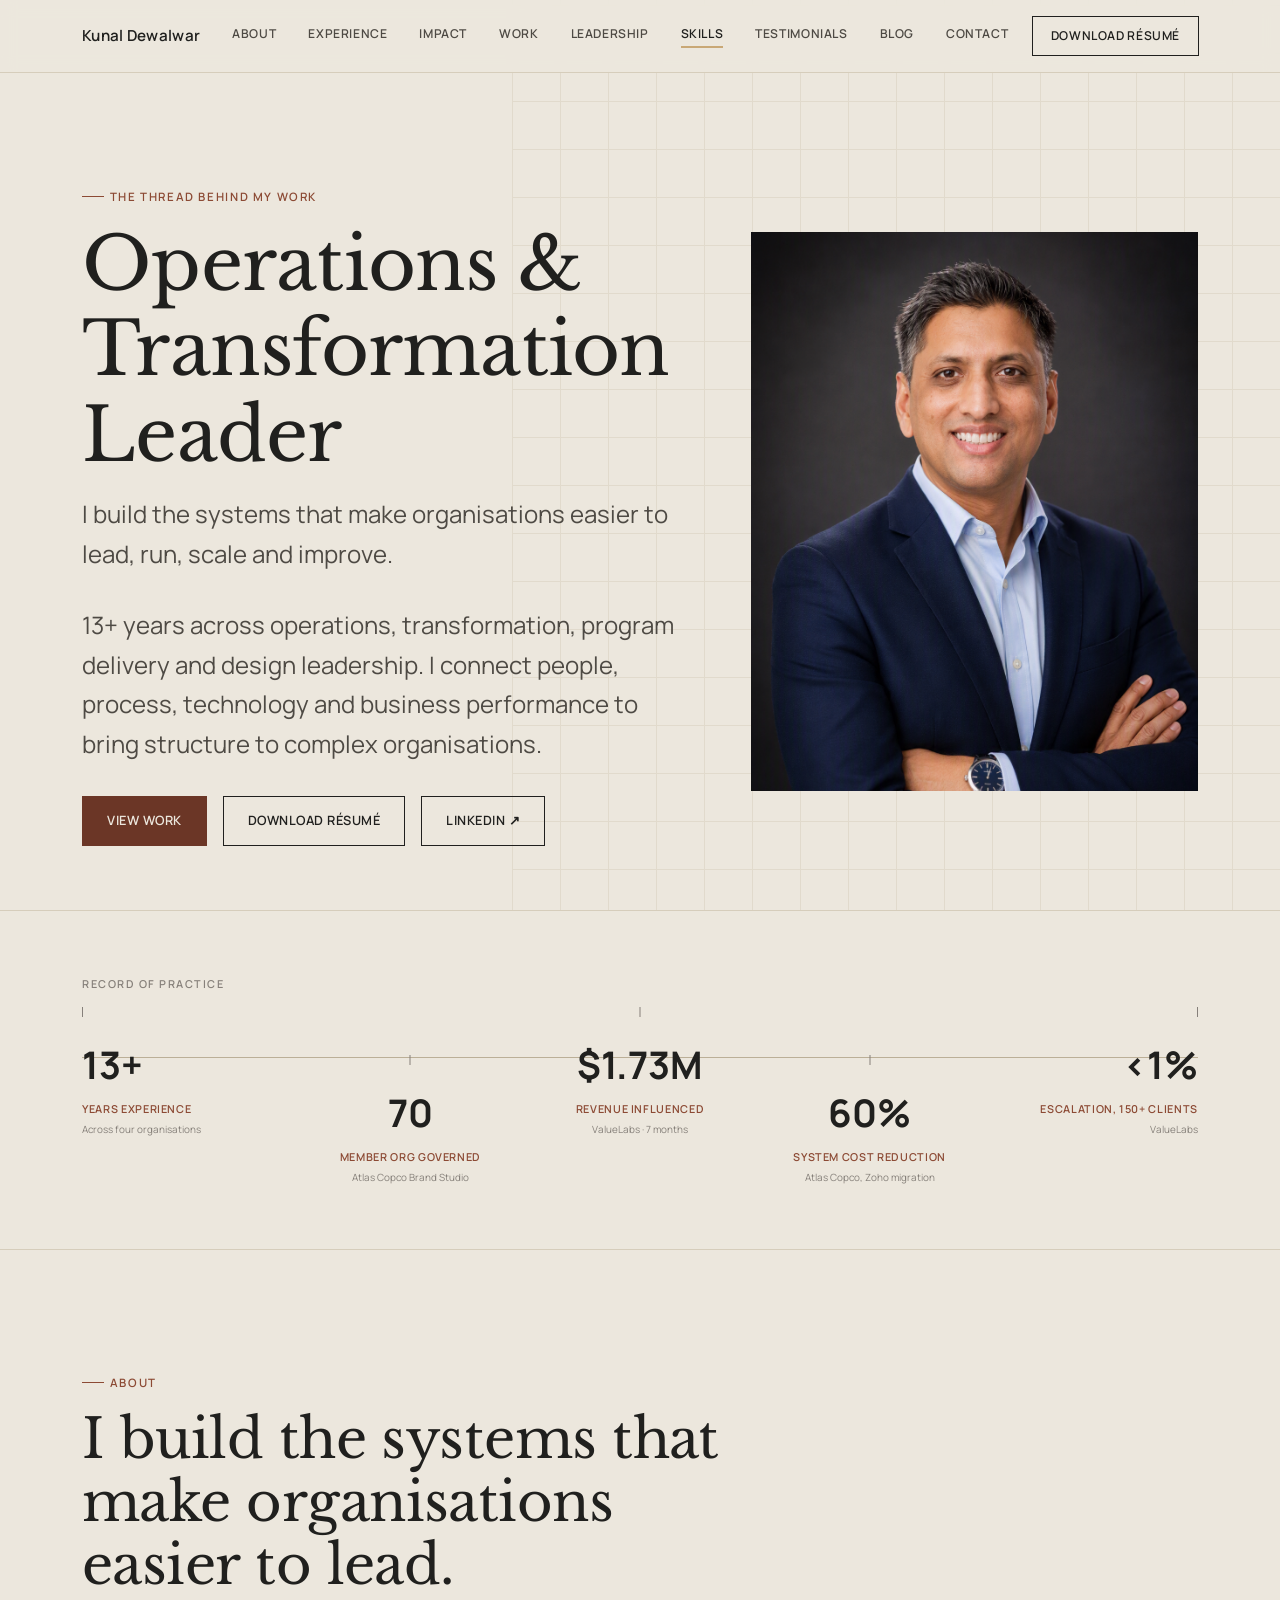
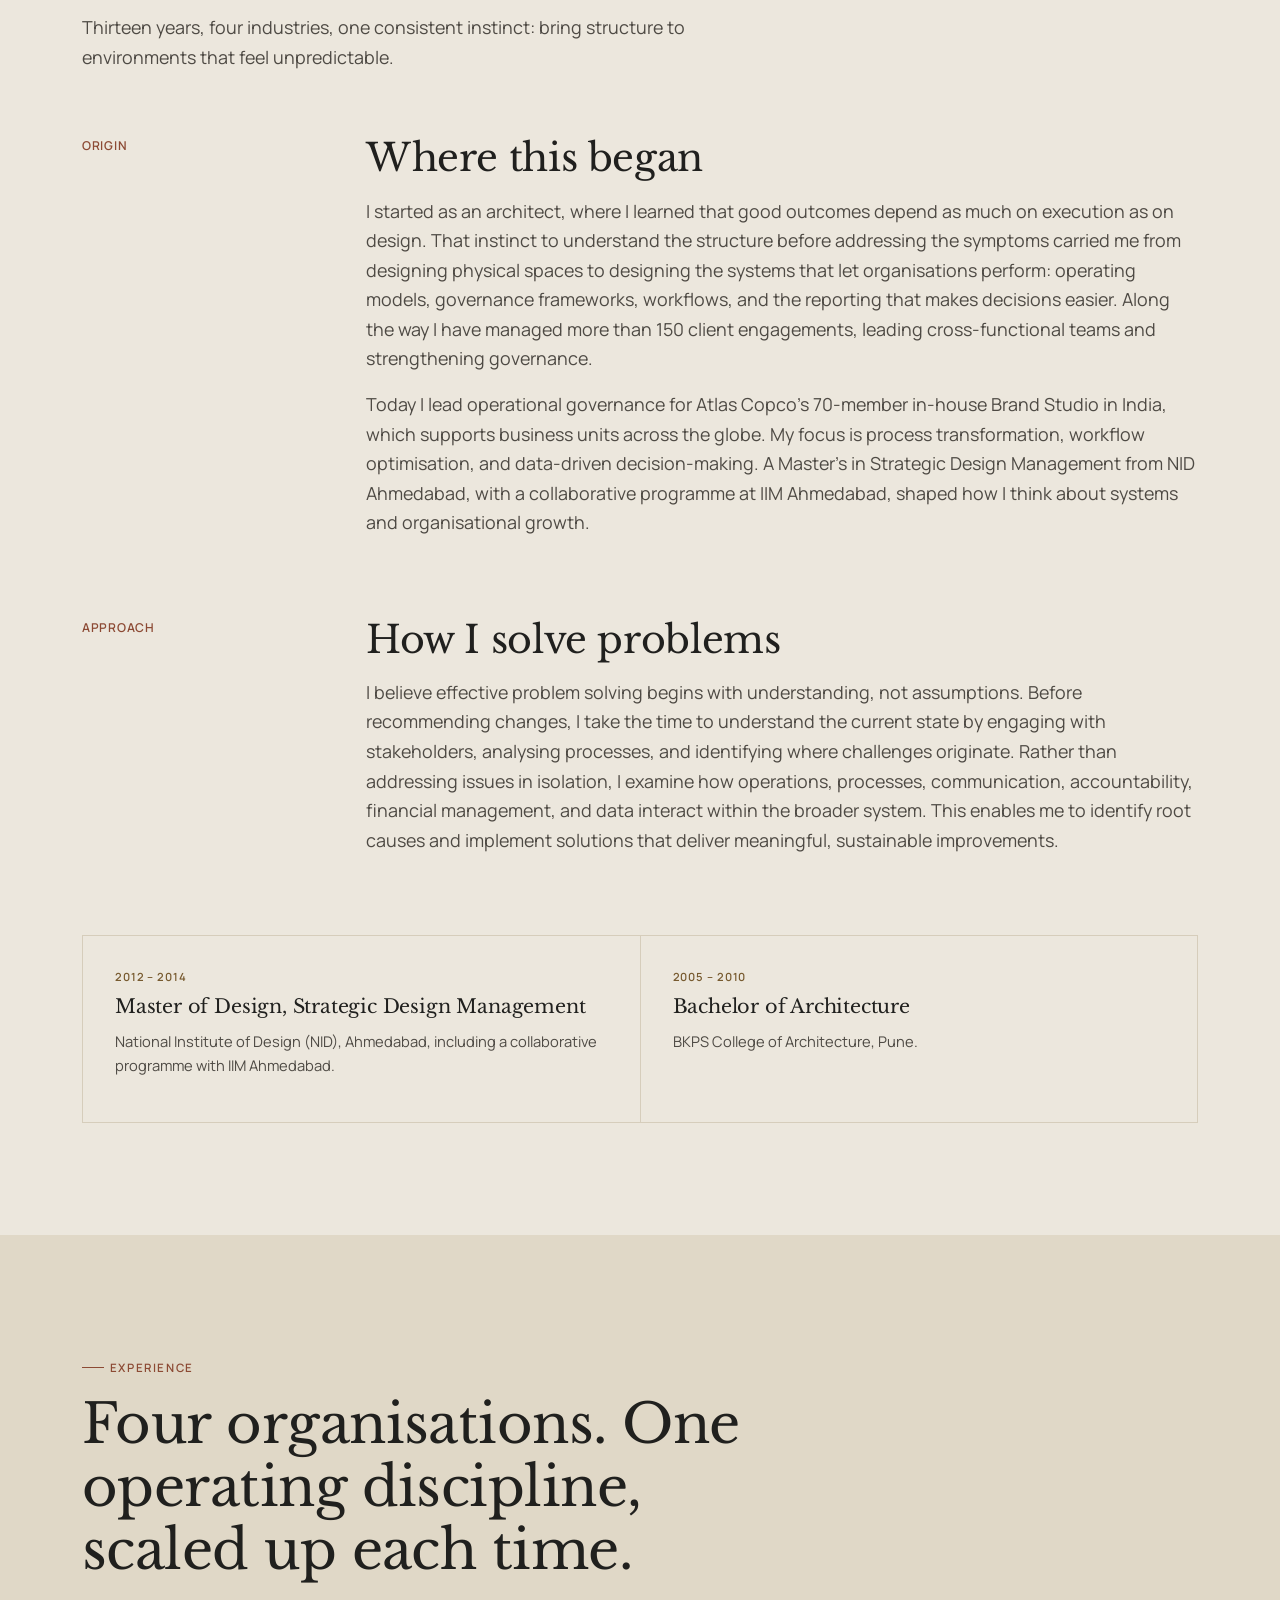
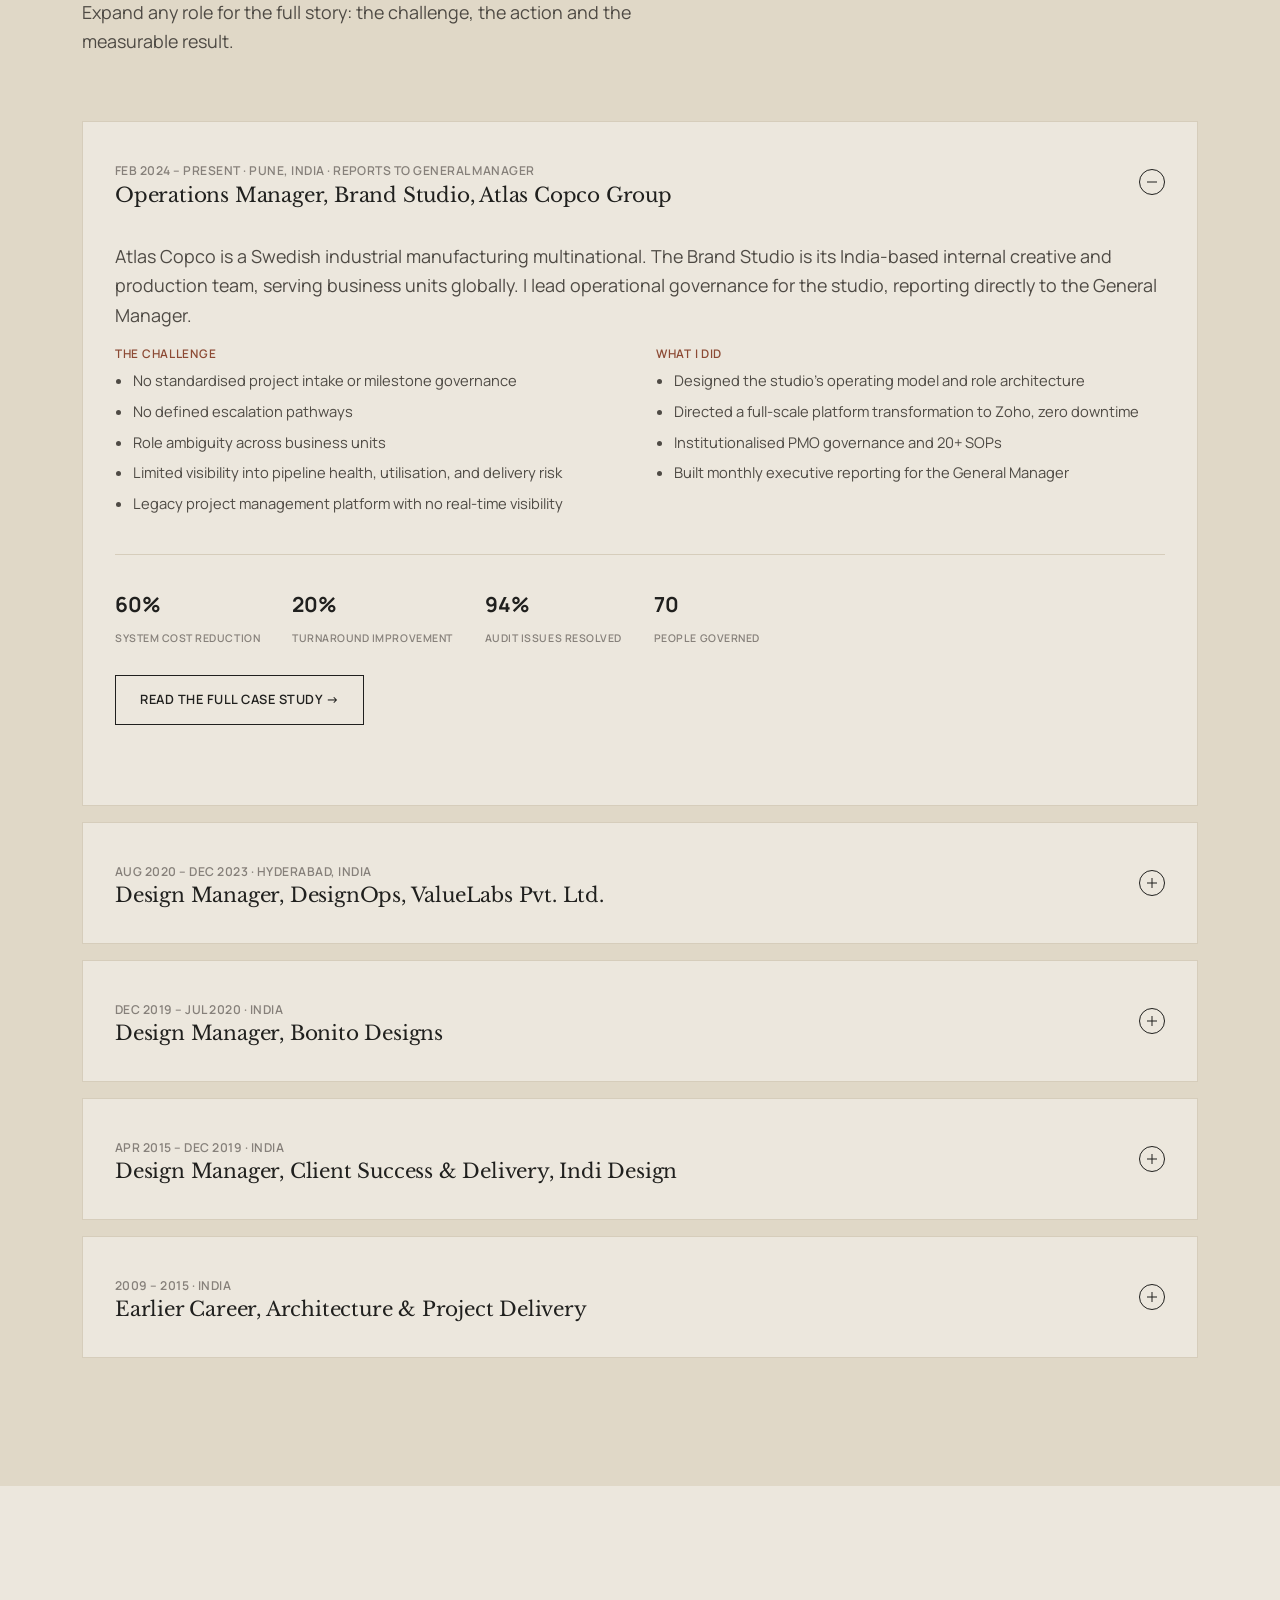
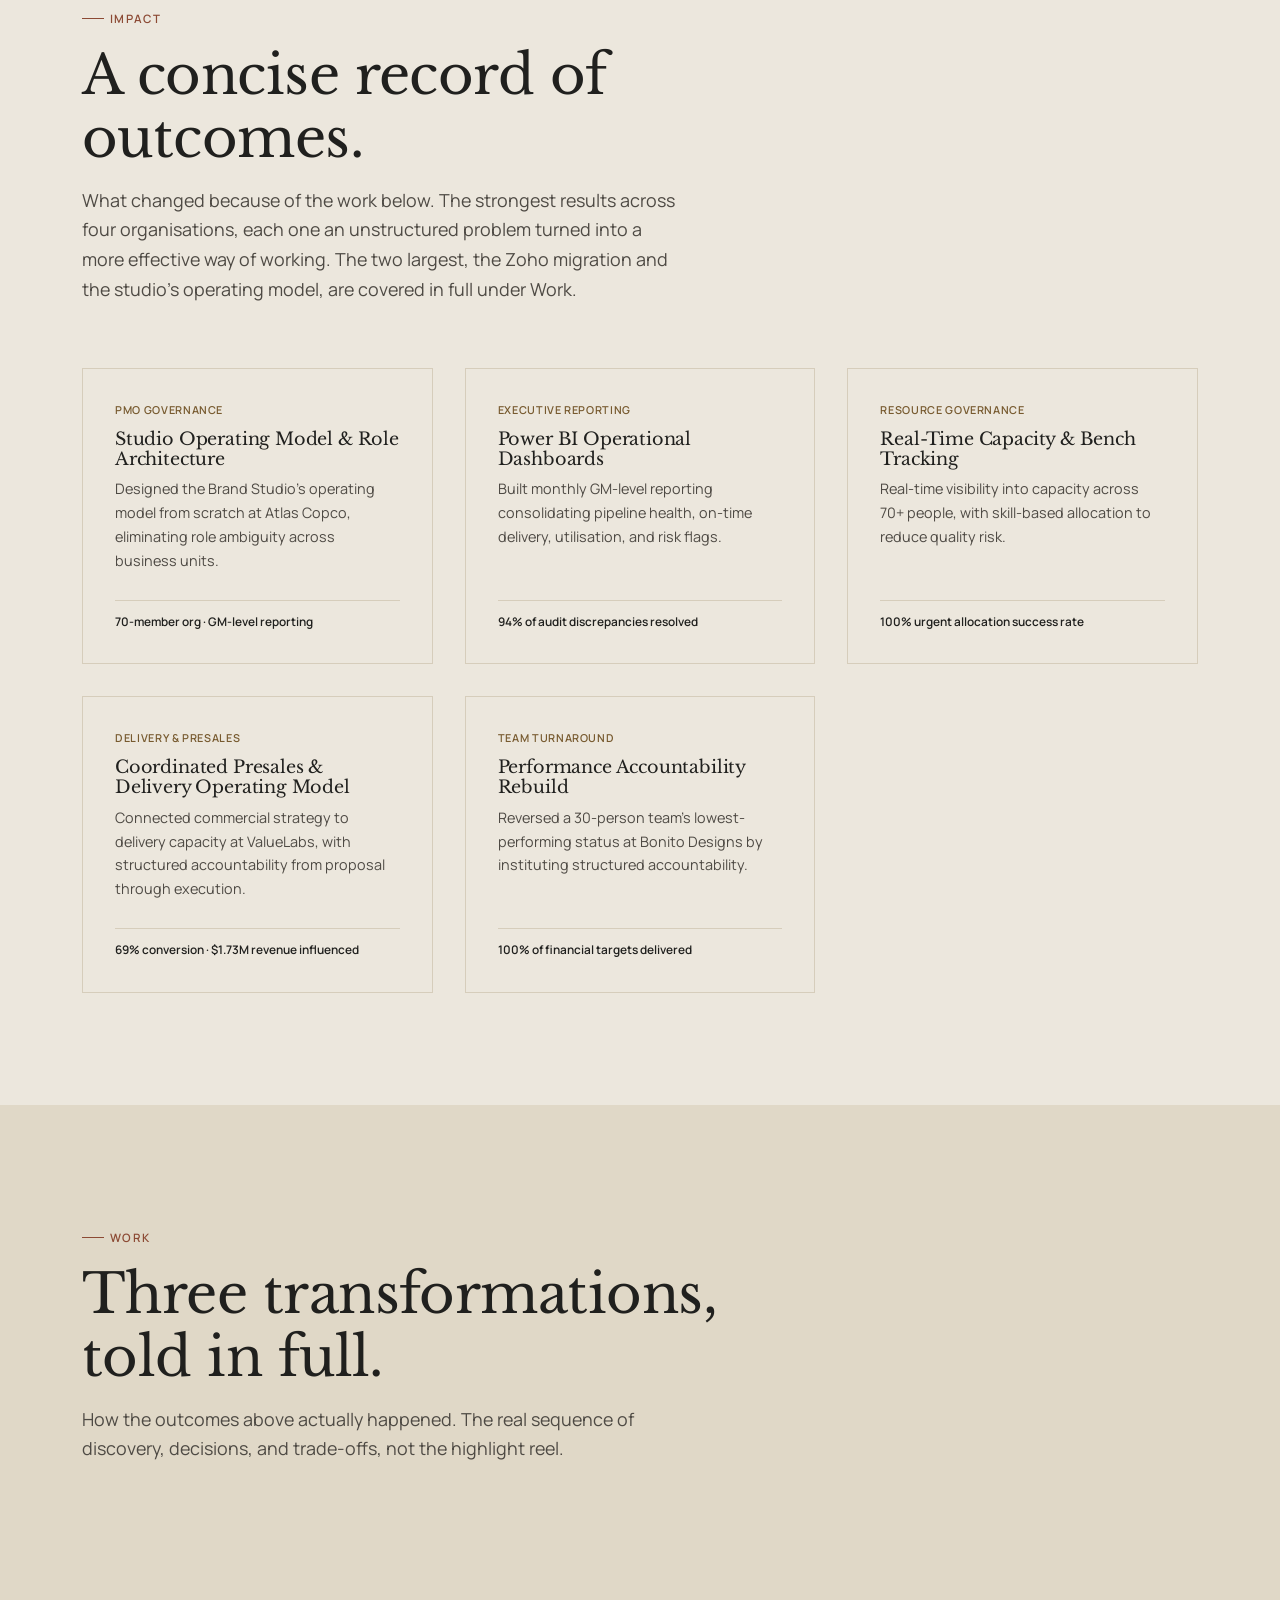
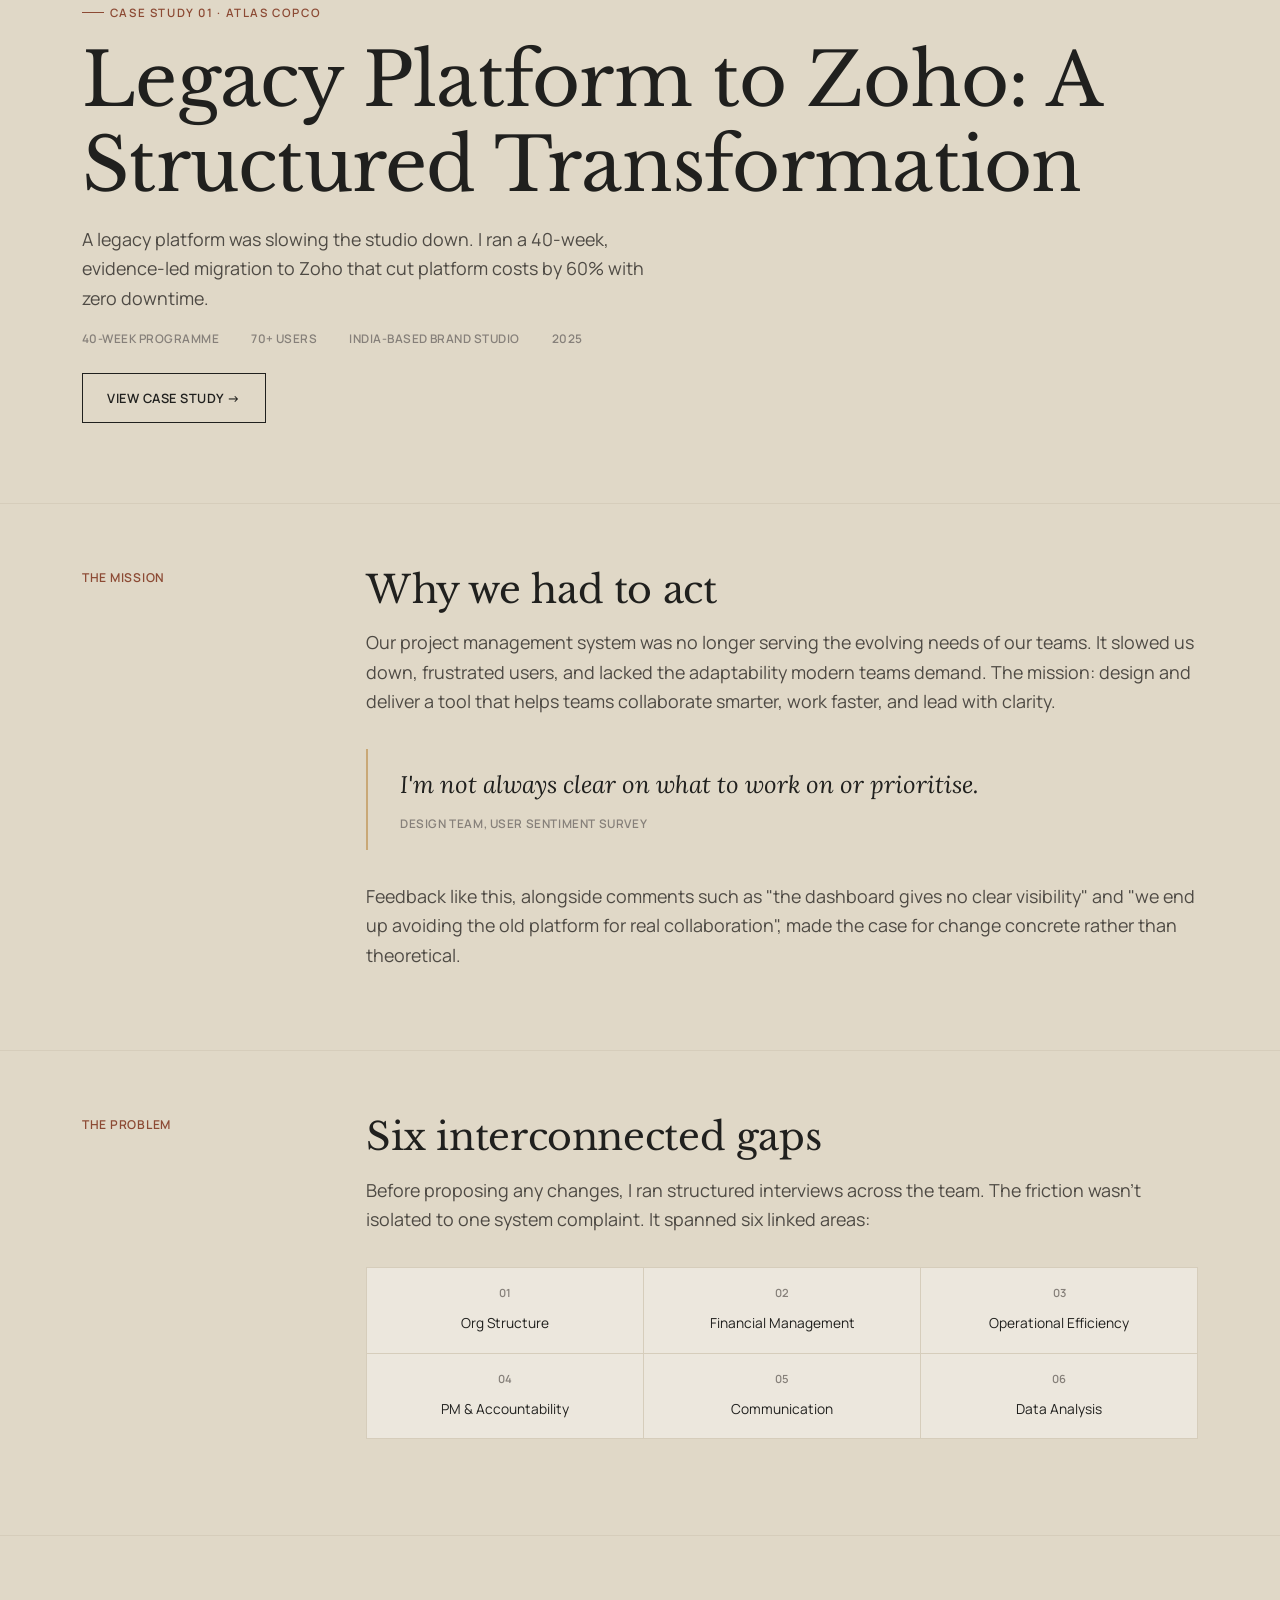
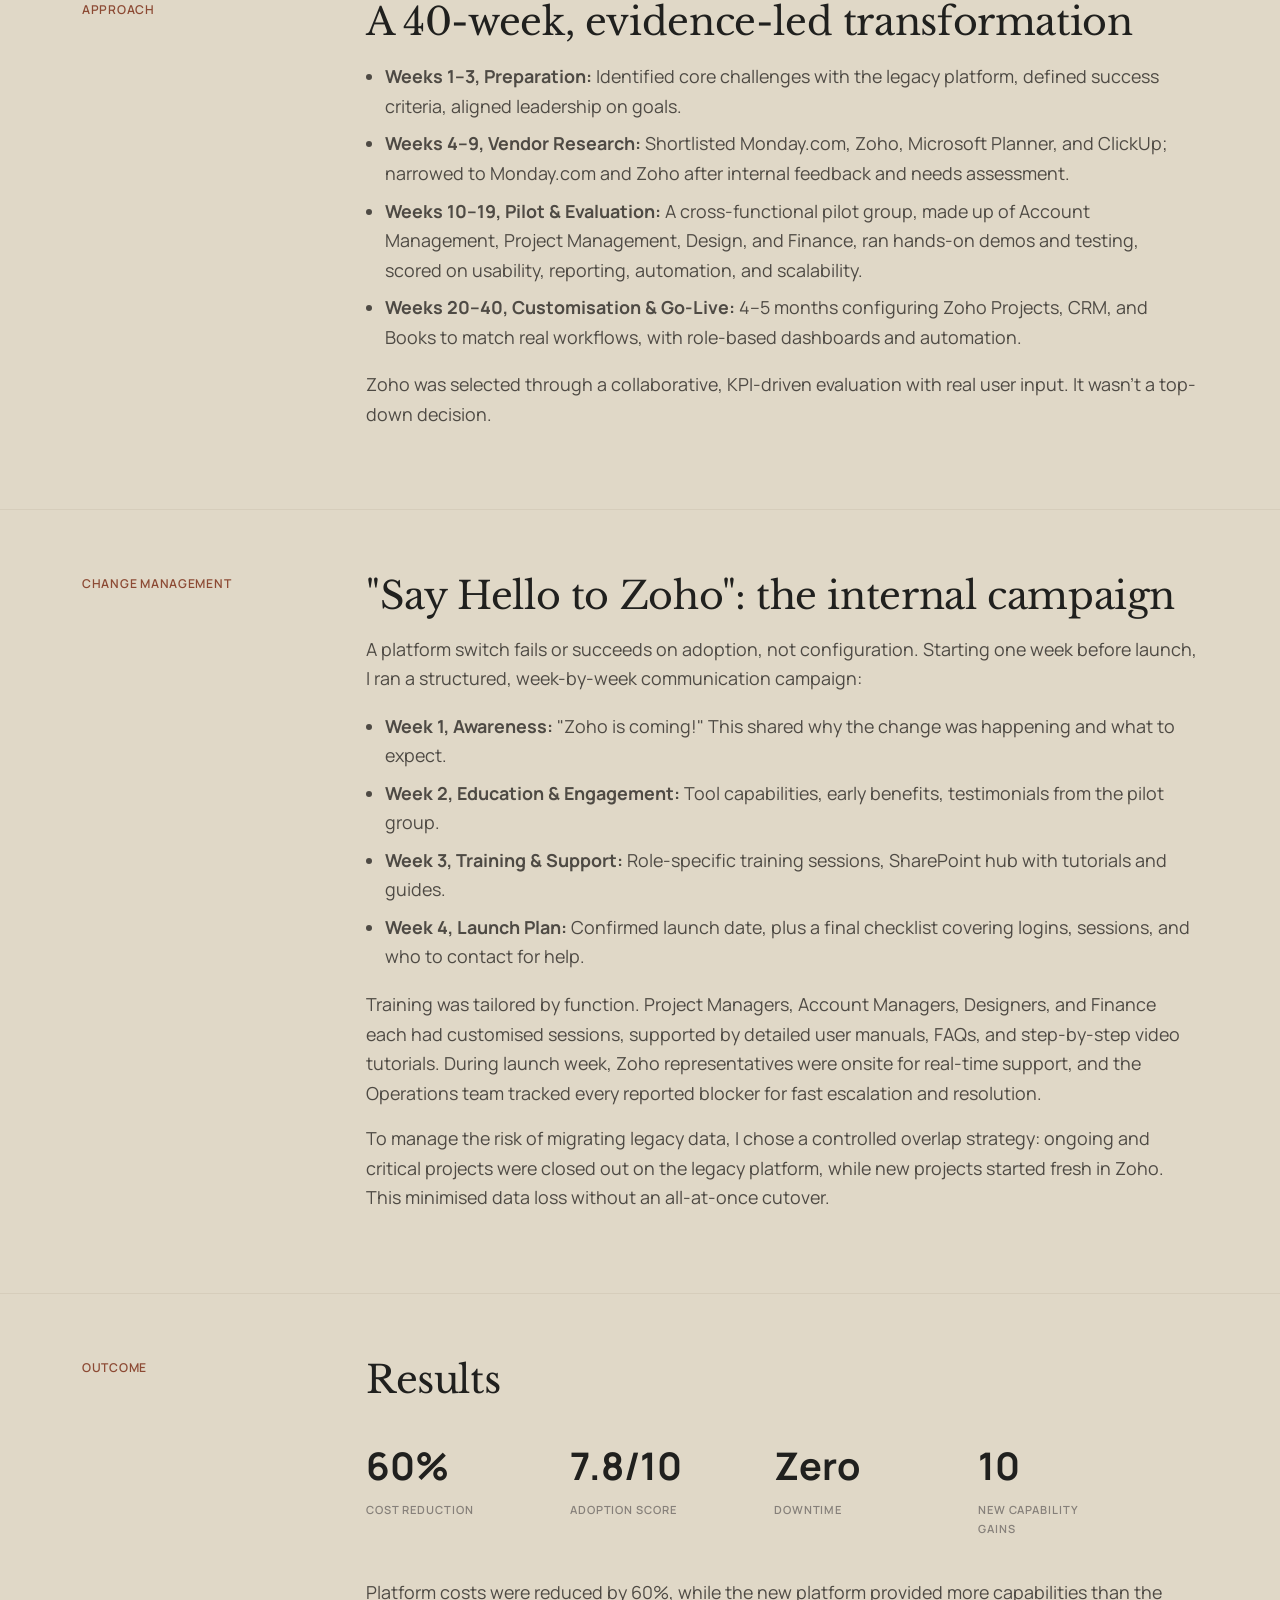
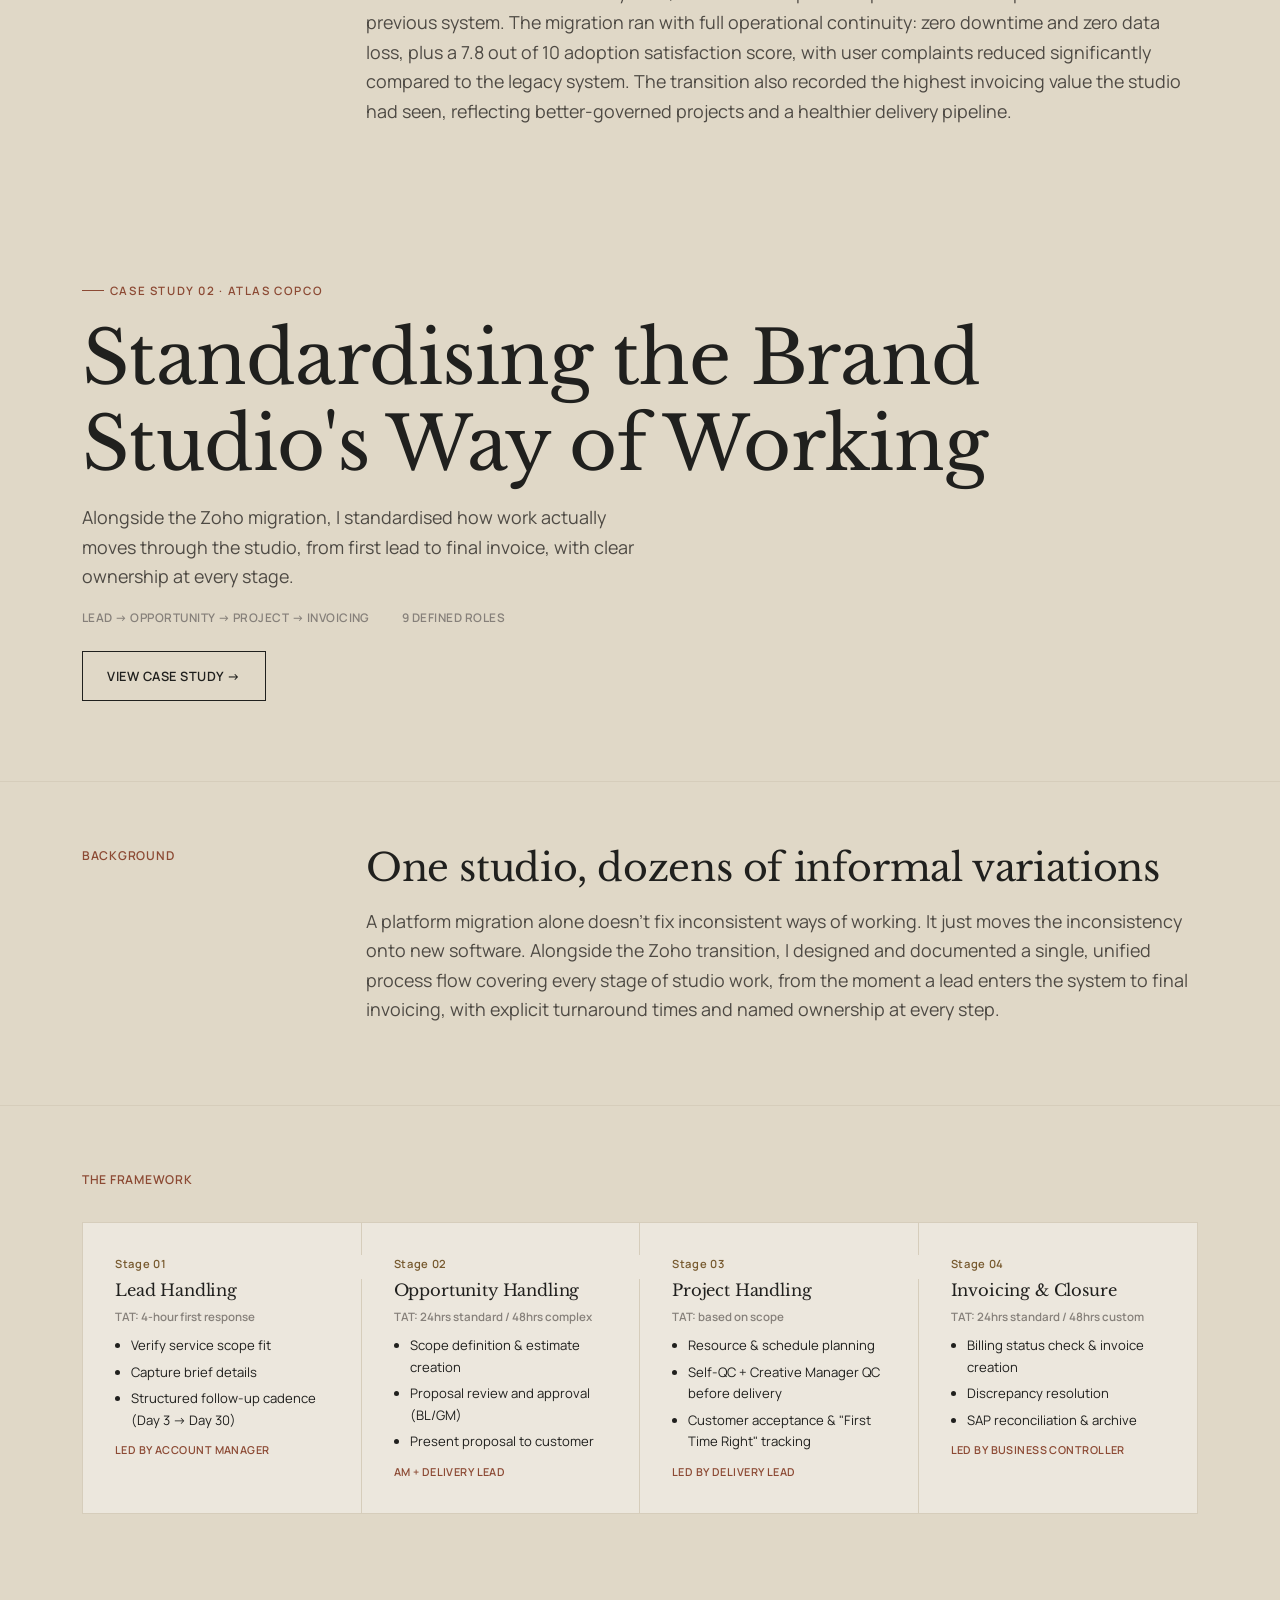
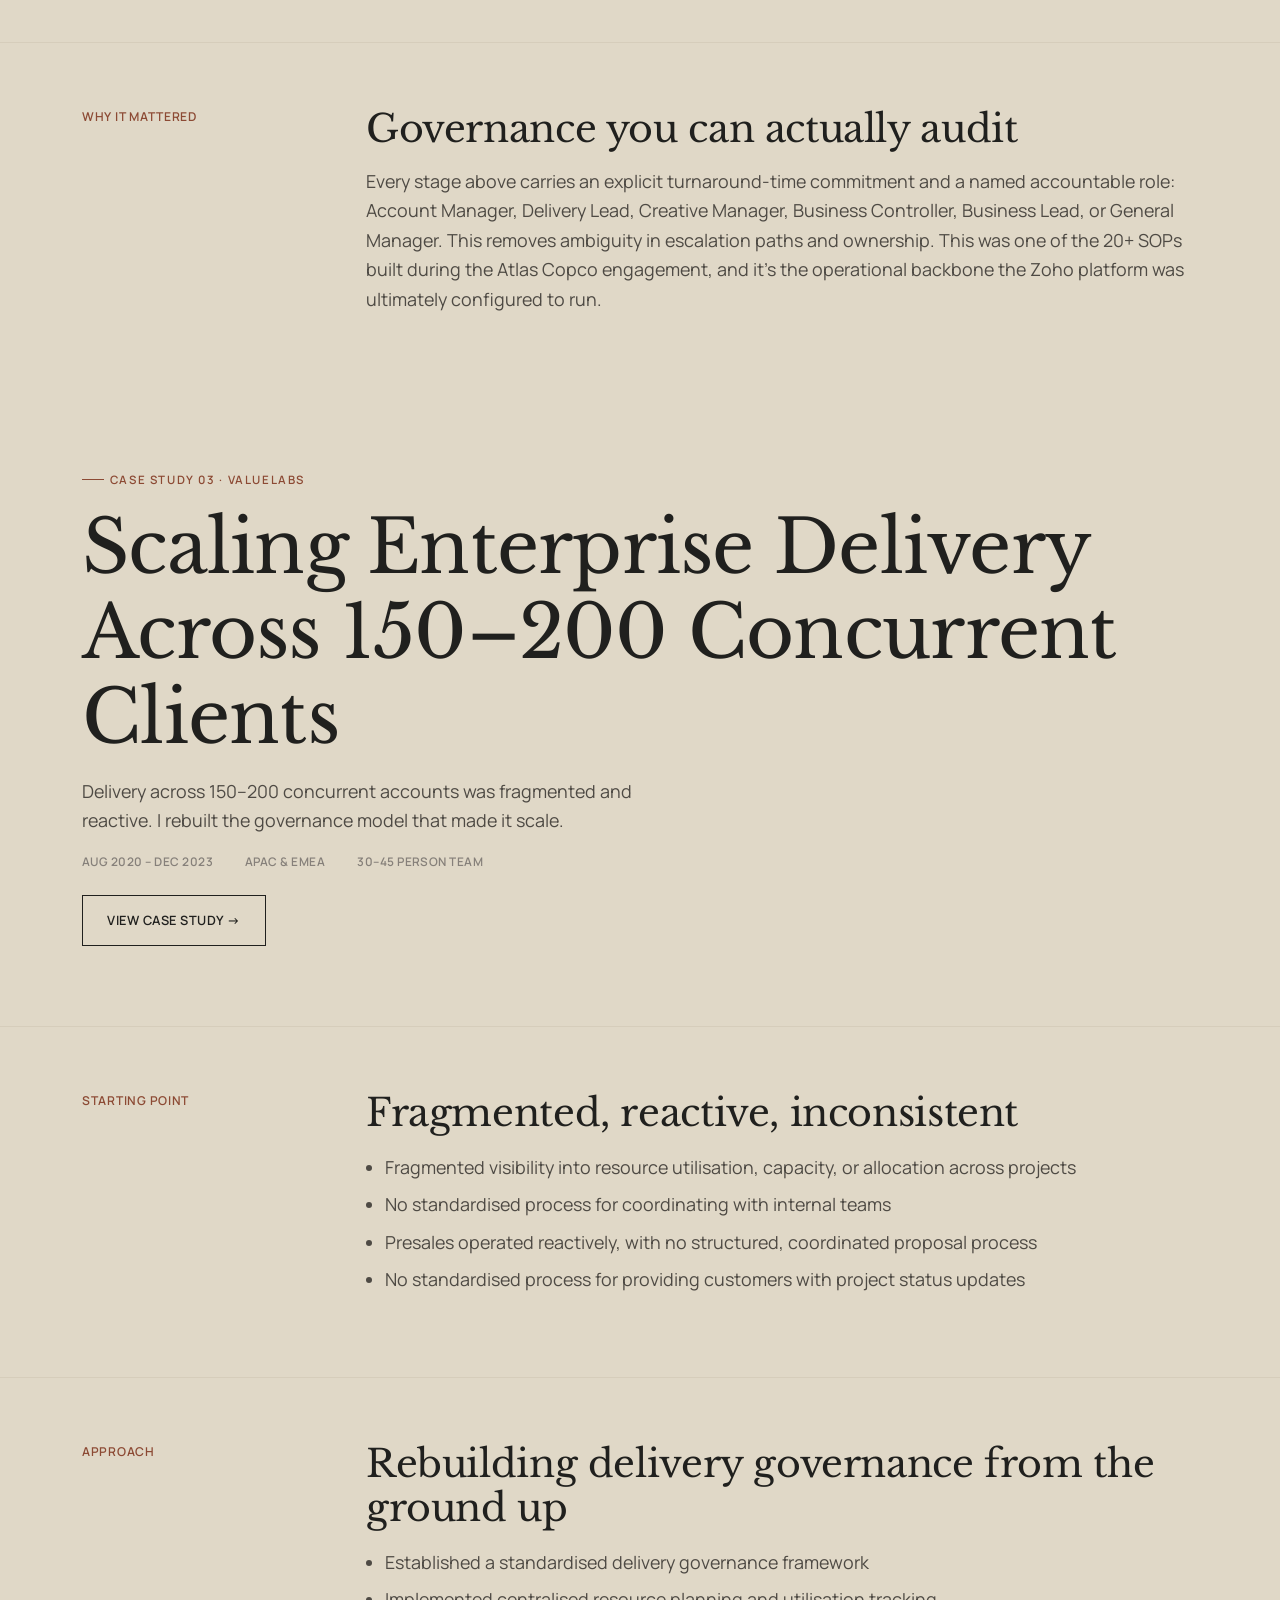
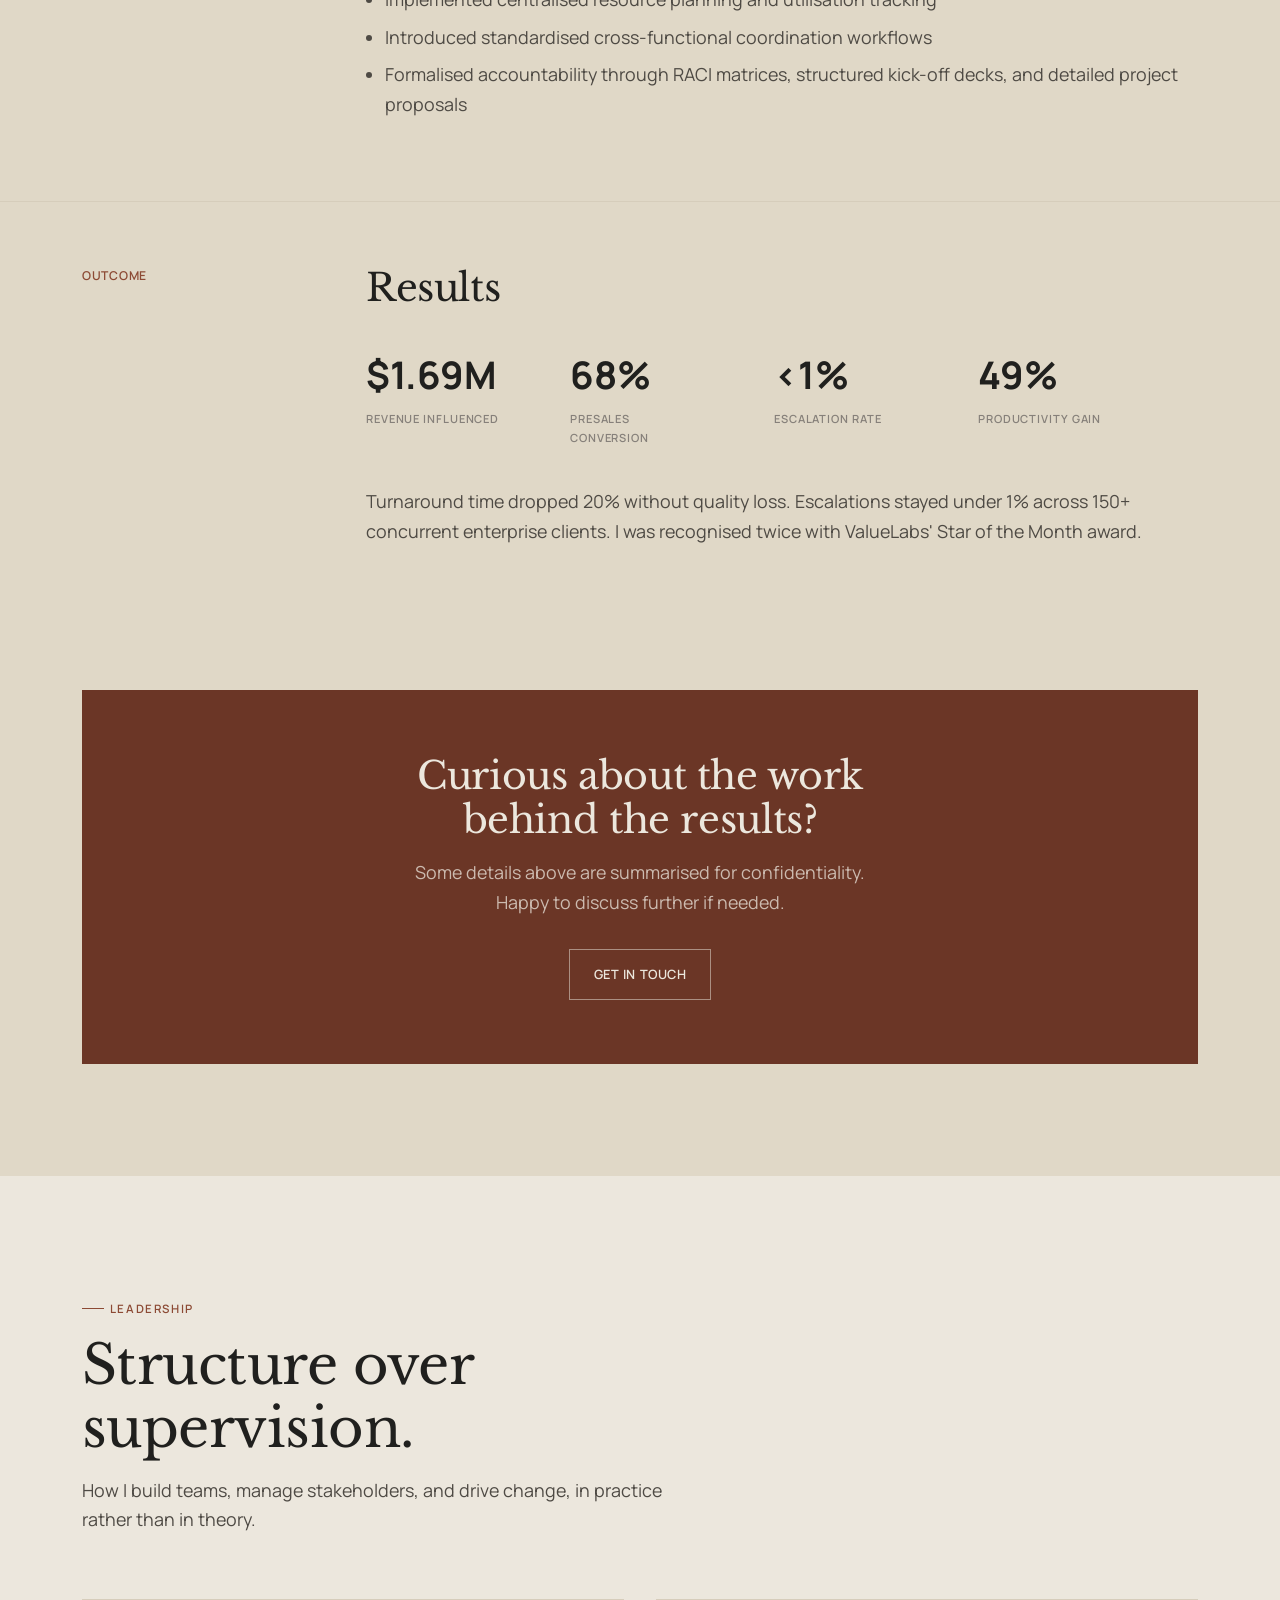
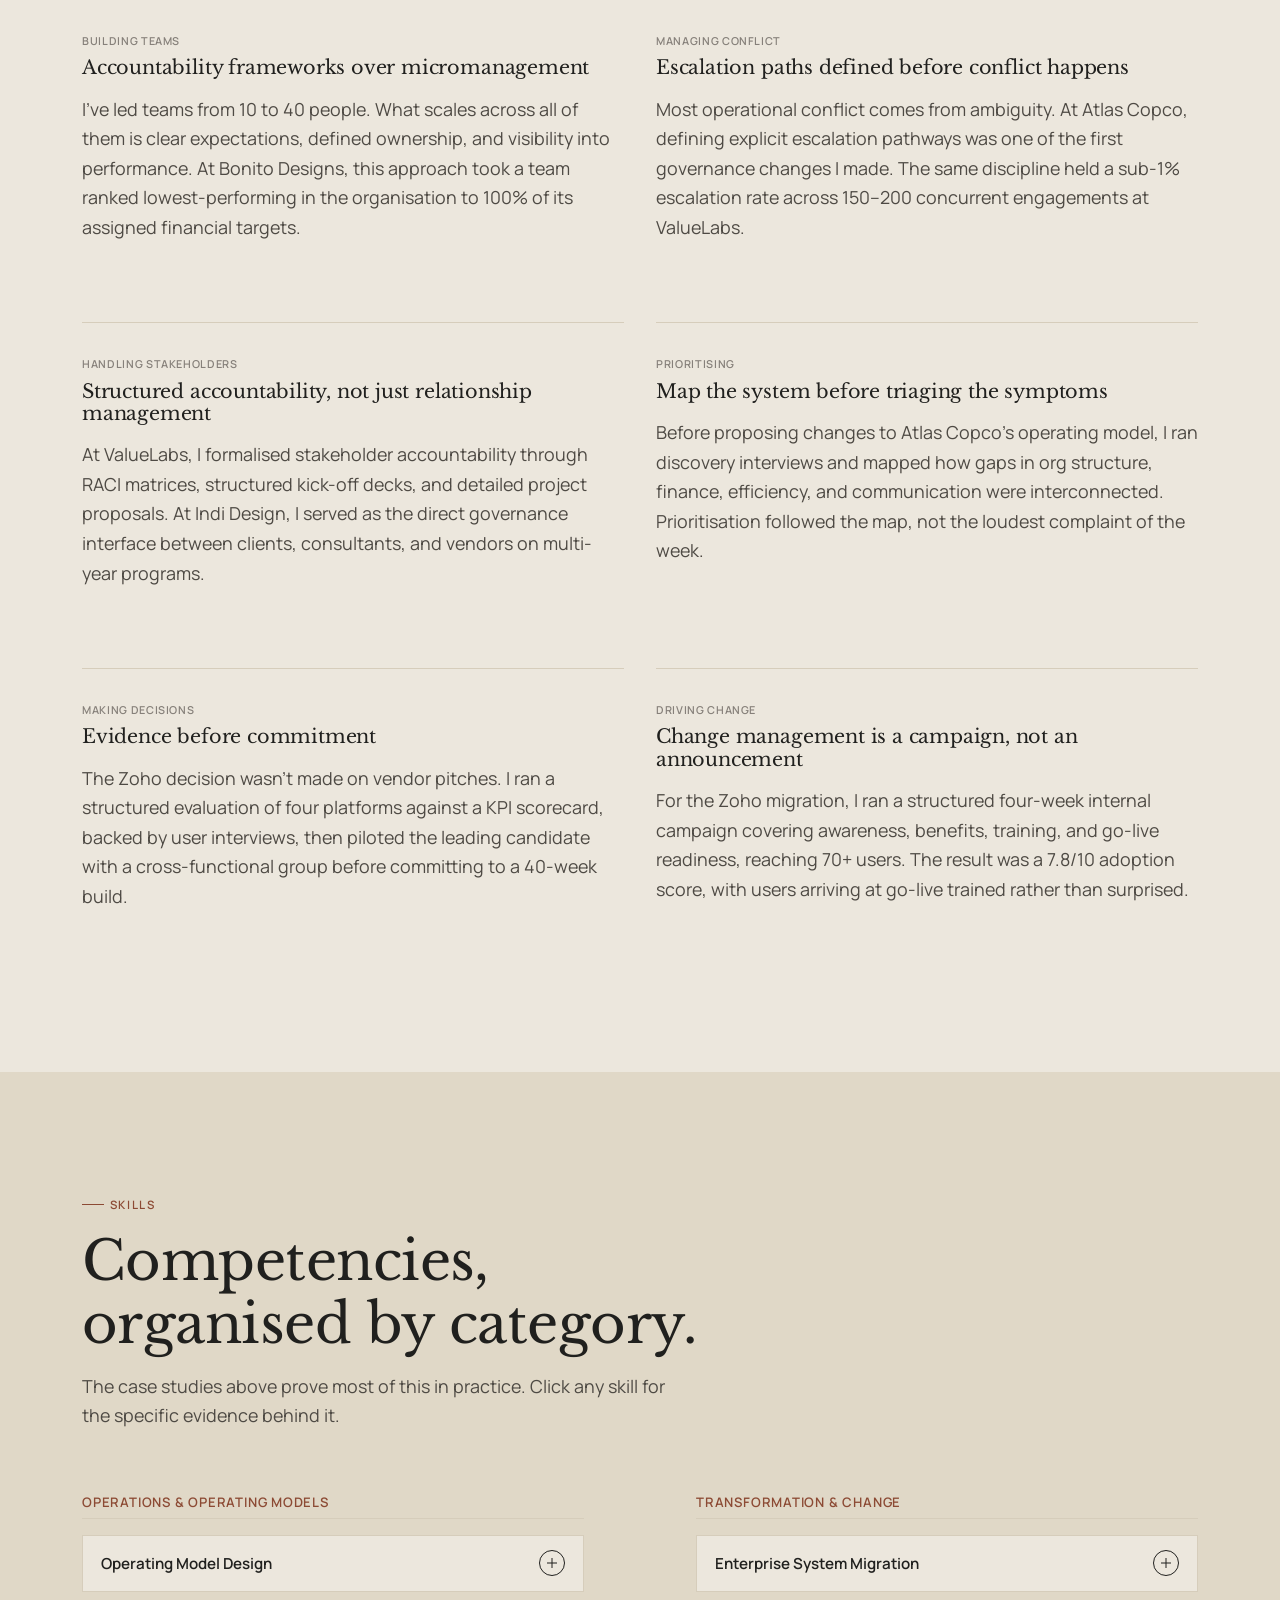
==== commit fa7f4bca: "Update index.html" ====
--- a/index.html
+++ b/index.html
@@ -76,6 +76,9 @@
 </head>
 <body>
 
+<!-- Thin scroll-progress indicator, tracks read position through the page -->
+<div class="scroll-progress" aria-hidden="true"><span class="scroll-progress-bar"></span></div>
+
 <header class="site-header">
   <div class="header-inner">
     <a href="#home" class="logo-mark" aria-label="Kunal Dewalwar, Home">
@@ -192,13 +195,13 @@
         </div>
       </div>
 
-      <div class="pillars-grid reveal" style="grid-template-columns: repeat(2, 1fr); margin-top: var(--space-lg);">
-        <div class="pillar">
+      <div class="pillars-grid" style="grid-template-columns: repeat(2, 1fr); margin-top: var(--space-lg);">
+        <div class="pillar reveal">
           <span class="pillar-tag">2012 – 2014</span>
           <h3>Master of Design, Strategic Design Management</h3>
           <p>National Institute of Design (NID), Ahmedabad, including a collaborative programme with IIM Ahmedabad.</p>
         </div>
-        <div class="pillar">
+        <div class="pillar reveal">
           <span class="pillar-tag">2005 – 2010</span>
           <h3>Bachelor of Architecture</h3>
           <p>BKPS College of Architecture, Pune.</p>
--- a/style.css
+++ b/style.css
@@ -1,11 +1,12 @@
 /* ==========================================================================
    KUNAL DEWALWAR — EXECUTIVE PORTFOLIO
-   Design System v2.3 — Single-page architecture
+   Design System v2.4 — Single-page architecture
    Color theme: Option 3 — Charcoal & Terracotta
    Typography: Libre Baskerville (display) + Manrope (body/UI).
-   v2.3 changes: solid-fill CTAs and dark band now use --accent-deep
-   instead of --ink (ink stays reserved for text/outline strokes).
-   Skills section rebuilt as a two-column accordion list.
+   v2.4 changes: hero metrics strip replaced with the "Record of Practice"
+   dimension-line module (architectural drawing motif, ties to origin story)
+   to move away from the generic 4-number stat-strip pattern common to
+   AI-website-builder portfolio templates. All values/labels unchanged.
    ========================================================================== */
 
 /* -------------------- Design Tokens -------------------- */
@@ -179,12 +180,36 @@
 }
 .main-nav a:hover { color: var(--ink); }
 .main-nav a.active { color: var(--ink); }
-.main-nav a.active::after {
+/* Underline is always present, scaled to 0 — animates in on section change
+   instead of popping on/off, so nav tracking reads as motion, not a toggle. */
+.main-nav a::after {
   content: "";
   position: absolute;
   left: 0; bottom: 0; width: 100%; height: 2px;
   background: var(--brass);
-}
+  transform: scaleX(0);
+  transform-origin: left;
+  transition: transform 0.35s ease;
+}
+.main-nav a.active::after { transform: scaleX(1); }
+
+/* -------------------- Scroll Progress Indicator -------------------- */
+.scroll-progress {
+  position: fixed;
+  top: 0; left: 0; right: 0;
+  height: 3px;
+  z-index: 200;
+  pointer-events: none;
+  background: transparent;
+}
+.scroll-progress-bar {
+  display: block;
+  height: 100%;
+  width: 0%;
+  background: var(--accent);
+  transition: width 0.1s linear;
+}
+@media (prefers-reduced-motion: reduce) { .scroll-progress-bar { transition: none; } }
 
 .nav-toggle {
   display: none;
@@ -308,19 +333,81 @@
   .hero-bg-grid { display: none; }
 }
 
-/* -------------------- Metrics Strip (dimension-line) -------------------- */
-.metrics-strip { padding: var(--space-lg) 0; border-bottom: 1px solid var(--line); }
-.metrics-strip .container { display: flex; justify-content: space-between; gap: var(--space-md); flex-wrap: wrap; }
-.metric { flex: 1 1 150px; text-align: center; position: relative; padding-top: 1.1rem; }
-.metric::before {
-  content: ""; position: absolute; top: 0; left: 15%; right: 15%; height: 1px;
+/* -------------------- Record of Practice (dimension-line motif) -------------------- */
+.practice-record { padding: var(--space-lg) 0; border-bottom: 1px solid var(--line); }
+.practice-record-label {
+  font-family: var(--font-mono);
+  font-weight: 600;
+  font-size: 0.68rem;
+  letter-spacing: 0.14em;
+  text-transform: uppercase;
+  color: var(--ink-faint);
+  display: block;
+}
+
+.practice-record-line {
+  position: relative;
+  display: flex;
+  justify-content: space-between;
+  padding-top: 1.6rem;
+  margin-top: 2.4rem;
+}
+.practice-record-line::before {
+  content: "";
+  position: absolute;
+  top: 1.6rem;
+  left: 0;
+  right: 0;
+  height: 1px;
   background: var(--line-strong);
-  transform: scaleX(0); transform-origin: left; transition: transform 0.8s ease;
-}
-.metric.is-visible::before { transform: scaleX(1); }
-.metric-value { font-family: var(--font-mono); font-size: var(--step-2); font-weight: 700; color: var(--ink); display: block; }
-.metric-label { font-family: var(--font-mono); font-weight: 600; font-size: 0.7rem; letter-spacing: 0.08em; text-transform: uppercase; color: var(--ink-faint); margin-top: 0.3rem; display: block; }
-.metric-context { font-family: var(--font-mono); font-weight: 500; font-size: 0.62rem; letter-spacing: 0.02em; text-transform: none; color: var(--ink-faint); opacity: 0.72; margin-top: 0.2rem; display: block; }
+  transform: scaleX(0);
+  transform-origin: left;
+  transition: transform 1s ease;
+}
+.practice-record.is-visible .practice-record-line::before { transform: scaleX(1); }
+
+.practice-record-point {
+  position: relative;
+  flex: 1 1 0;
+  display: flex;
+  flex-direction: column;
+  padding: 0 var(--space-sm);
+  text-align: center;
+}
+.practice-record-point:first-child { align-items: flex-start; text-align: left; padding-left: 0; }
+.practice-record-point:last-child { align-items: flex-end; text-align: right; padding-right: 0; }
+
+.prp-tick {
+  position: absolute;
+  top: -1.6rem;
+  left: 50%;
+  width: 1px;
+  height: 10px;
+  background: var(--ink-faint);
+  transform: translateX(-50%);
+}
+.practice-record-point:first-child .prp-tick { left: 0; transform: none; }
+.practice-record-point:last-child .prp-tick { left: auto; right: 0; transform: none; }
+
+/* Alternating above/below the line, like elevation callouts on a drawing */
+.practice-record-point:nth-child(even) { margin-top: 1.5rem; }
+.practice-record-point:nth-child(odd) { margin-top: -1.5rem; }
+
+.prp-value { font-family: var(--font-mono); font-weight: 700; font-size: var(--step-2); color: var(--ink); display: block; }
+.prp-label { font-family: var(--font-mono); font-weight: 600; font-size: 0.68rem; letter-spacing: 0.06em; text-transform: uppercase; color: var(--accent); display: block; margin-top: 0.3rem; }
+.prp-context { font-family: var(--font-mono); font-size: 0.62rem; color: var(--ink-faint); display: block; margin-top: 0.15rem; }
+
+@media (max-width: 720px) {
+  .practice-record-line { flex-direction: column; gap: var(--space-md); padding-top: 0; }
+  .practice-record-line::before { display: none; }
+  .practice-record-point,
+  .practice-record-point:nth-child(even),
+  .practice-record-point:nth-child(odd) {
+    margin-top: 0; text-align: left; align-items: flex-start;
+    border-left: 2px solid var(--accent); padding-left: 1rem; padding-right: 0;
+  }
+  .prp-tick { display: none; }
+}
 
 /* -------------------- Section Basics -------------------- */
 .section { padding: var(--space-xl) 0; scroll-margin-top: 88px; }
@@ -436,6 +523,13 @@
 .result-strip { display: flex; gap: var(--space-lg); flex-wrap: wrap; margin-top: var(--space-md); }
 .result-strip .metric { flex: 0 1 140px; }
 
+/* Generic metric/value/label trio — used inside case-study .result-strip blocks
+   (kept independent of the hero-level .practice-record module above, which
+   replaced the old page-level metrics strip but doesn't touch these). */
+.metric { text-align: left; position: relative; }
+.metric-value { font-family: var(--font-mono); font-size: var(--step-2); font-weight: 700; color: var(--ink); display: block; }
+.metric-label { font-family: var(--font-mono); font-weight: 600; font-size: 0.7rem; letter-spacing: 0.08em; text-transform: uppercase; color: var(--ink-faint); margin-top: 0.3rem; display: block; }
+
 .case-study { border: 1px solid var(--line); background: var(--paper); margin-bottom: var(--space-lg); }
 .case-study:last-child { margin-bottom: 0; }
 .case-header {
@@ -520,25 +614,7 @@
 .flow-stage li { margin-bottom: 0.3rem; }
 .flow-role { font-family: var(--font-mono); font-weight: 600; font-size: 0.68rem; text-transform: uppercase; letter-spacing: 0.04em; color: var(--accent); display: block; margin-top: 0.6rem; }
 
-/* -------------------- Leadership Grid (card-based) -------------------- */
-.leadership-grid { display: grid; grid-template-columns: repeat(3, 1fr); gap: var(--space-md); }
-.leadership-card { border: 1px solid var(--line); padding: var(--space-md); background: var(--paper); transition: background 0.25s ease; }
-.leadership-card:hover { background: var(--surface); }
-.leadership-icon {
-  font-family: var(--font-mono);
-  font-weight: 600;
-  font-size: 0.8rem;
-  color: var(--brass);
-  border: 1px solid var(--line-strong);
-  width: 34px; height: 34px;
-  border-radius: 50%;
-  display: flex; align-items: center; justify-content: center;
-  margin-bottom: var(--space-sm);
-}
-.leadership-card h3 { font-size: 1.15rem; margin-bottom: 0.4rem; }
-.leadership-card p { font-size: 0.92rem; }
-
-/* -------------------- Leadership Principles (legacy, unused by current markup) -------------------- */
+/* -------------------- Leadership Principles -------------------- */
 .principles-grid { display: grid; grid-template-columns: repeat(2, 1fr); gap: var(--space-md); }
 .principle-card { padding: var(--space-md) 0; border-top: 1px solid var(--line); }
 .principle-card h3 { font-size: 1.2rem; }
@@ -776,6 +852,70 @@
 /* -------------------- Scroll Reveal -------------------- */
 .reveal { opacity: 0; transform: translateY(14px); transition: opacity 0.6s ease, transform 0.6s ease; }
 .reveal.is-visible { opacity: 1; transform: translateY(0); }
+
+/* -------------------- Staggered Reveal (card grids) --------------------
+   Each of these selectors is already individually observed and given
+   .is-visible by script.js — no JS change needed. Sibling cards in the
+   same grid enter the viewport together, so a per-child transition-delay
+   turns the simultaneous fade into a left-to-right / top-to-bottom cascade. */
+.initiative-card.reveal:nth-child(1) { transition-delay: 0s; }
+.initiative-card.reveal:nth-child(2) { transition-delay: 0.08s; }
+.initiative-card.reveal:nth-child(3) { transition-delay: 0.16s; }
+.initiative-card.reveal:nth-child(4) { transition-delay: 0.24s; }
+.initiative-card.reveal:nth-child(5) { transition-delay: 0.32s; }
+
+.principle-card.reveal:nth-child(1) { transition-delay: 0s; }
+.principle-card.reveal:nth-child(2) { transition-delay: 0.08s; }
+.principle-card.reveal:nth-child(3) { transition-delay: 0.16s; }
+.principle-card.reveal:nth-child(4) { transition-delay: 0.24s; }
+.principle-card.reveal:nth-child(5) { transition-delay: 0.32s; }
+.principle-card.reveal:nth-child(6) { transition-delay: 0.4s; }
+
+.skills-category.reveal:nth-child(1) { transition-delay: 0s; }
+.skills-category.reveal:nth-child(2) { transition-delay: 0.08s; }
+.skills-category.reveal:nth-child(3) { transition-delay: 0.16s; }
+.skills-category.reveal:nth-child(4) { transition-delay: 0.24s; }
+.skills-category.reveal:nth-child(5) { transition-delay: 0.32s; }
+.skills-category.reveal:nth-child(6) { transition-delay: 0.4s; }
+
+.testimonial-card.reveal:nth-child(1) { transition-delay: 0s; }
+.testimonial-card.reveal:nth-child(2) { transition-delay: 0.1s; }
+.testimonial-card.reveal:nth-child(3) { transition-delay: 0.2s; }
+
+.pillar.reveal:nth-child(1) { transition-delay: 0s; }
+.pillar.reveal:nth-child(2) { transition-delay: 0.1s; }
+
+/* -------------------- Diagram Draw-In --------------------
+   gap-diagram and flow-diagram both live inside a `.container.reveal`
+   wrapper, so their children can key off that ancestor's .is-visible
+   without any JS change. Nodes/stages cascade in left-to-right, reading
+   like a sequence being assembled rather than a static grid appearing. */
+.gap-node {
+  opacity: 0;
+  transform: translateY(10px);
+  transition: opacity 0.5s ease, transform 0.5s ease;
+}
+.reveal.is-visible .gap-node { opacity: 1; transform: translateY(0); }
+.reveal.is-visible .gap-node:nth-child(1) { transition-delay: 0s; }
+.reveal.is-visible .gap-node:nth-child(2) { transition-delay: 0.08s; }
+.reveal.is-visible .gap-node:nth-child(3) { transition-delay: 0.16s; }
+.reveal.is-visible .gap-node:nth-child(4) { transition-delay: 0.24s; }
+.reveal.is-visible .gap-node:nth-child(5) { transition-delay: 0.32s; }
+.reveal.is-visible .gap-node:nth-child(6) { transition-delay: 0.4s; }
+
+.flow-stage {
+  opacity: 0;
+  transform: translateY(10px);
+  transition: opacity 0.5s ease, transform 0.5s ease;
+}
+.reveal.is-visible .flow-stage { opacity: 1; transform: translateY(0); }
+.reveal.is-visible .flow-stage:nth-child(1) { transition-delay: 0s; }
+.reveal.is-visible .flow-stage:nth-child(2) { transition-delay: 0.12s; }
+.reveal.is-visible .flow-stage:nth-child(3) { transition-delay: 0.24s; }
+.reveal.is-visible .flow-stage:nth-child(4) { transition-delay: 0.36s; }
+/* The → connector between stages should appear with its stage, not before it */
+.flow-stage::after { opacity: 0; transition: opacity 0.3s ease; }
+.reveal.is-visible .flow-stage::after { opacity: 1; transition-delay: inherit; }
 
 /* -------------------- Responsive -------------------- */
 @media (max-width: 960px) {
@@ -793,7 +933,6 @@
   .flow-stage { border-bottom: 1px solid var(--line); }
   .flow-stage::after { display: none; }
   .principles-grid { grid-template-columns: 1fr; }
-  .leadership-grid { grid-template-columns: repeat(2, 1fr); }
   .skills-grid { grid-template-columns: 1fr; }
   .testimonial-grid { grid-template-columns: repeat(2, 1fr); }
   .contact-grid { grid-template-columns: 1fr; gap: var(--space-lg); }
@@ -815,12 +954,9 @@
   .pillars-grid { grid-template-columns: 1fr; }
   .timeline-item { grid-template-columns: 20px 1fr; }
   .timeline-date { grid-column: 1 / -1; text-align: left; order: -1; margin-bottom: 0.3rem; }
-  .metrics-strip .container { justify-content: flex-start; }
-  .metric { flex: 1 1 40%; }
   .initiative-grid { grid-template-columns: 1fr; }
   .gap-diagram { grid-template-columns: 1fr; }
   .flow-diagram { grid-template-columns: 1fr; }
-  .leadership-grid { grid-template-columns: 1fr; }
   .case-header { flex-direction: column; gap: var(--space-sm); }
   .case-number { font-size: 1.6rem; }
   .case-stat-row, .result-grid { gap: var(--space-md); }
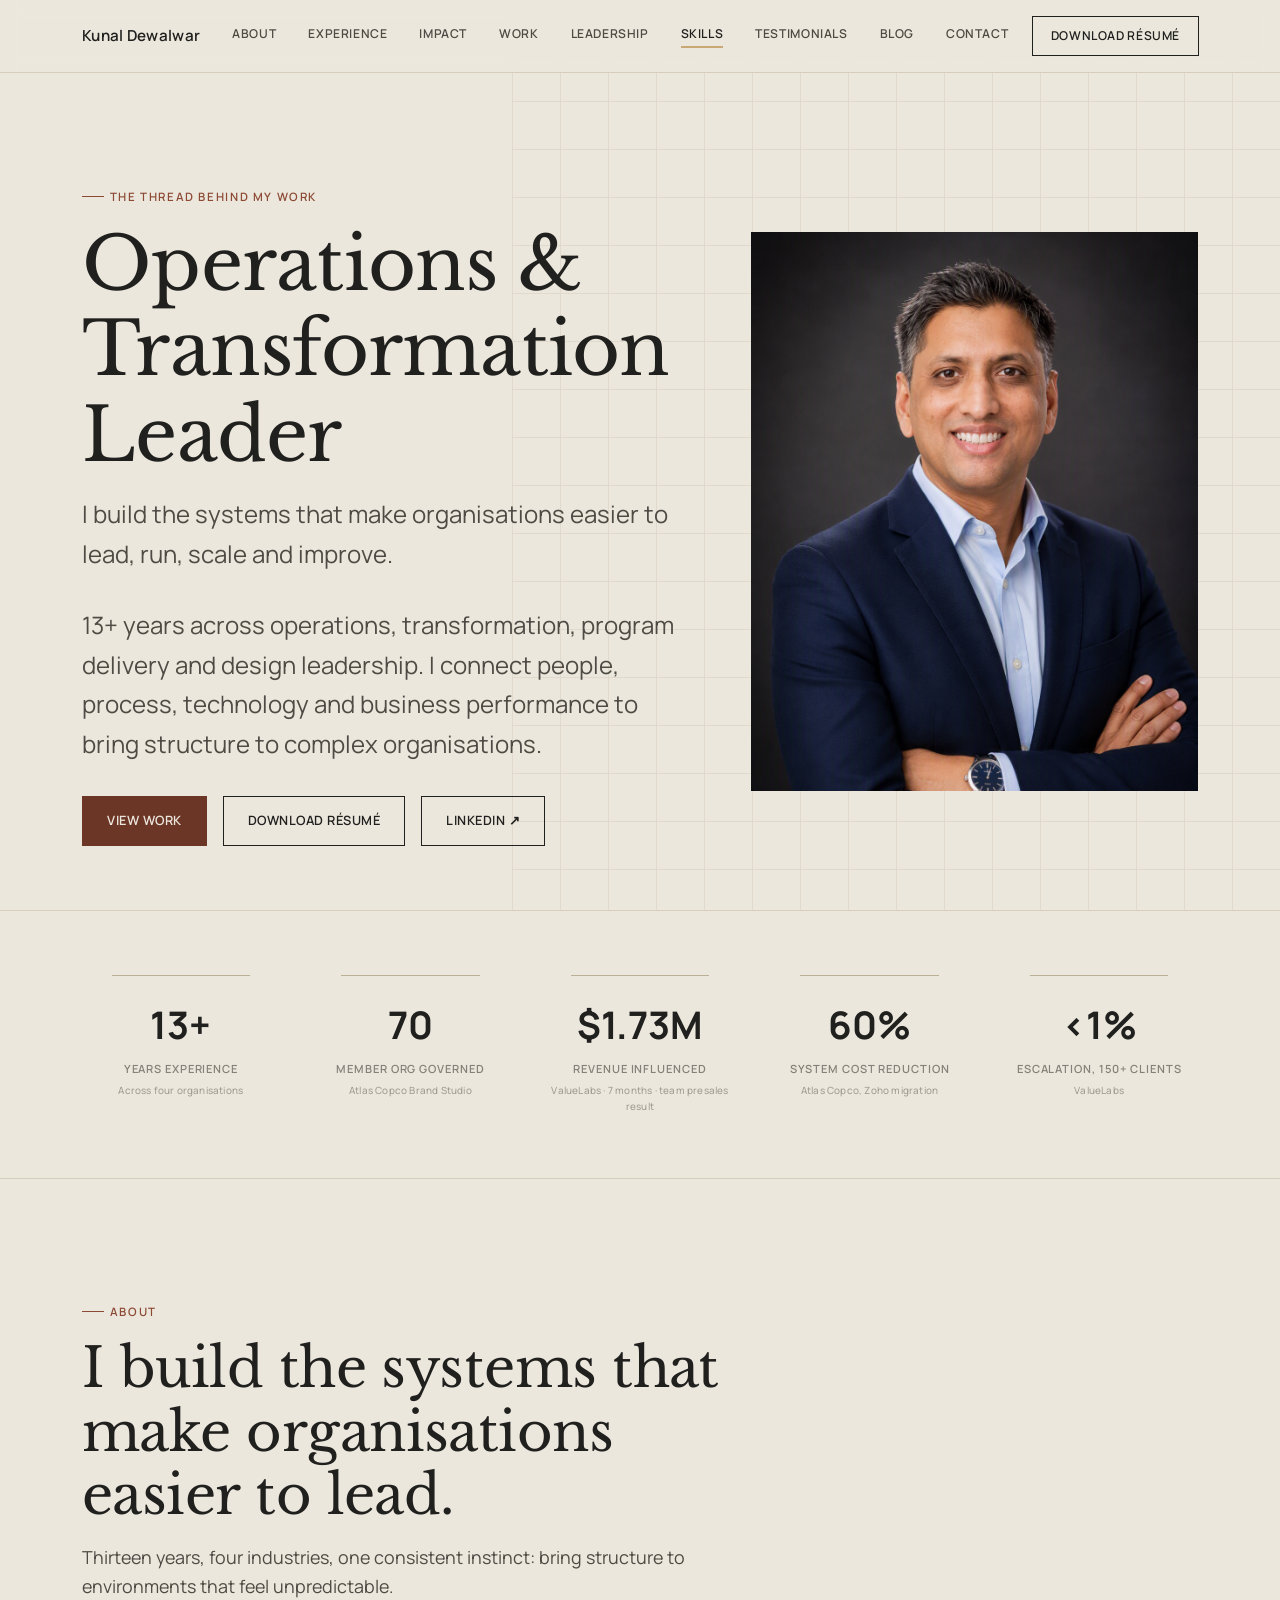
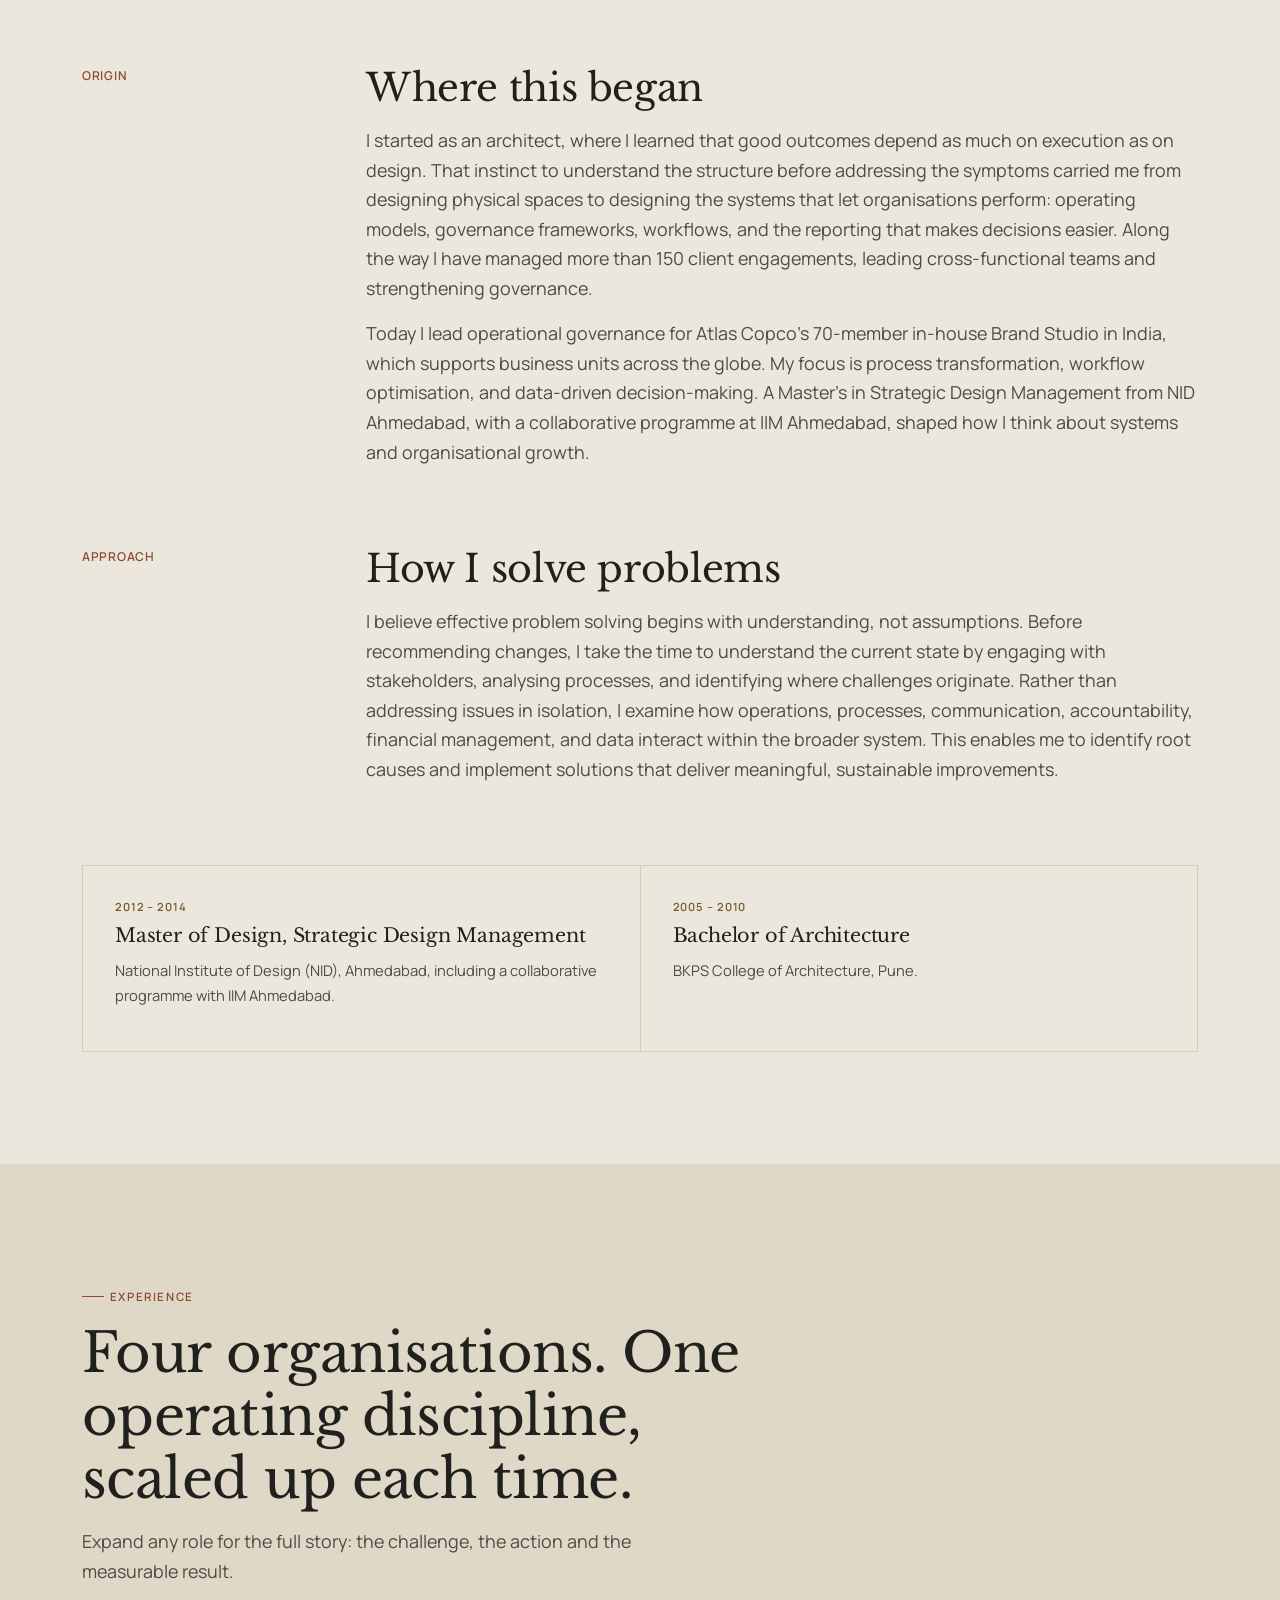
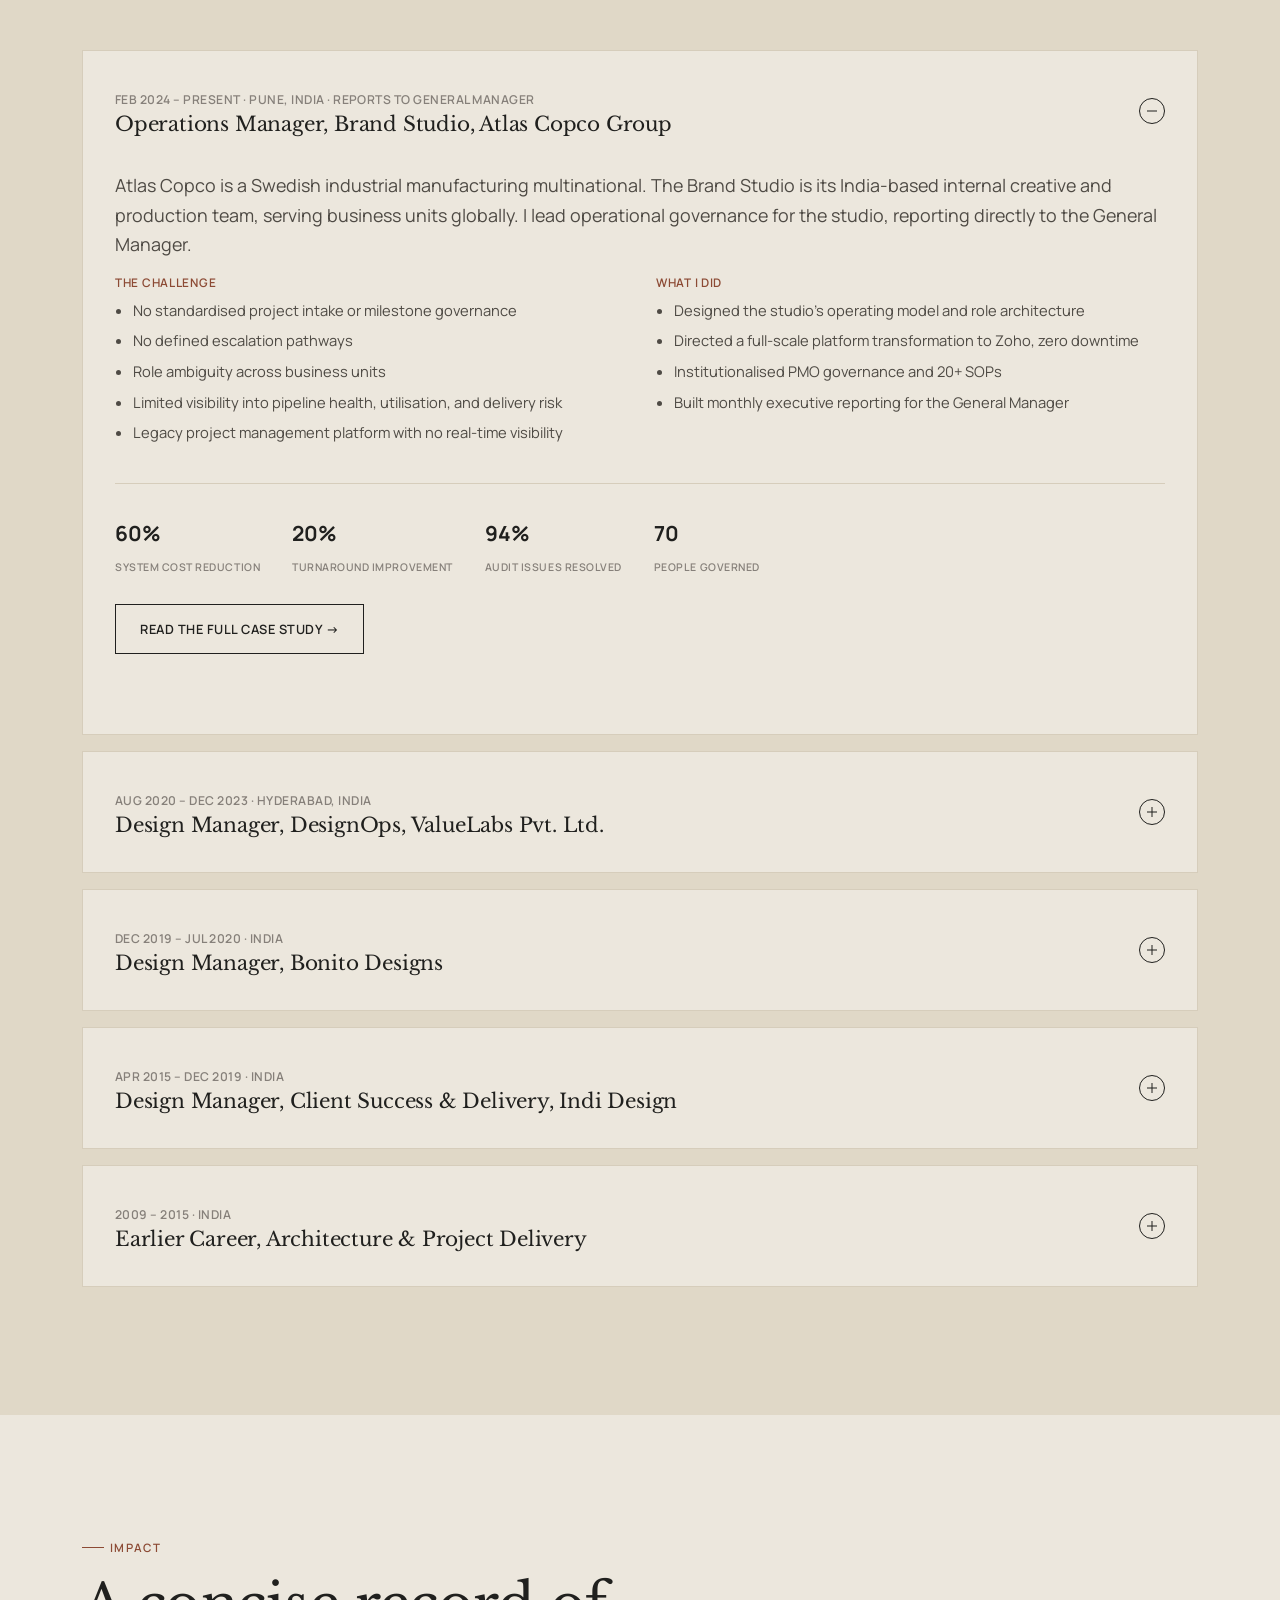
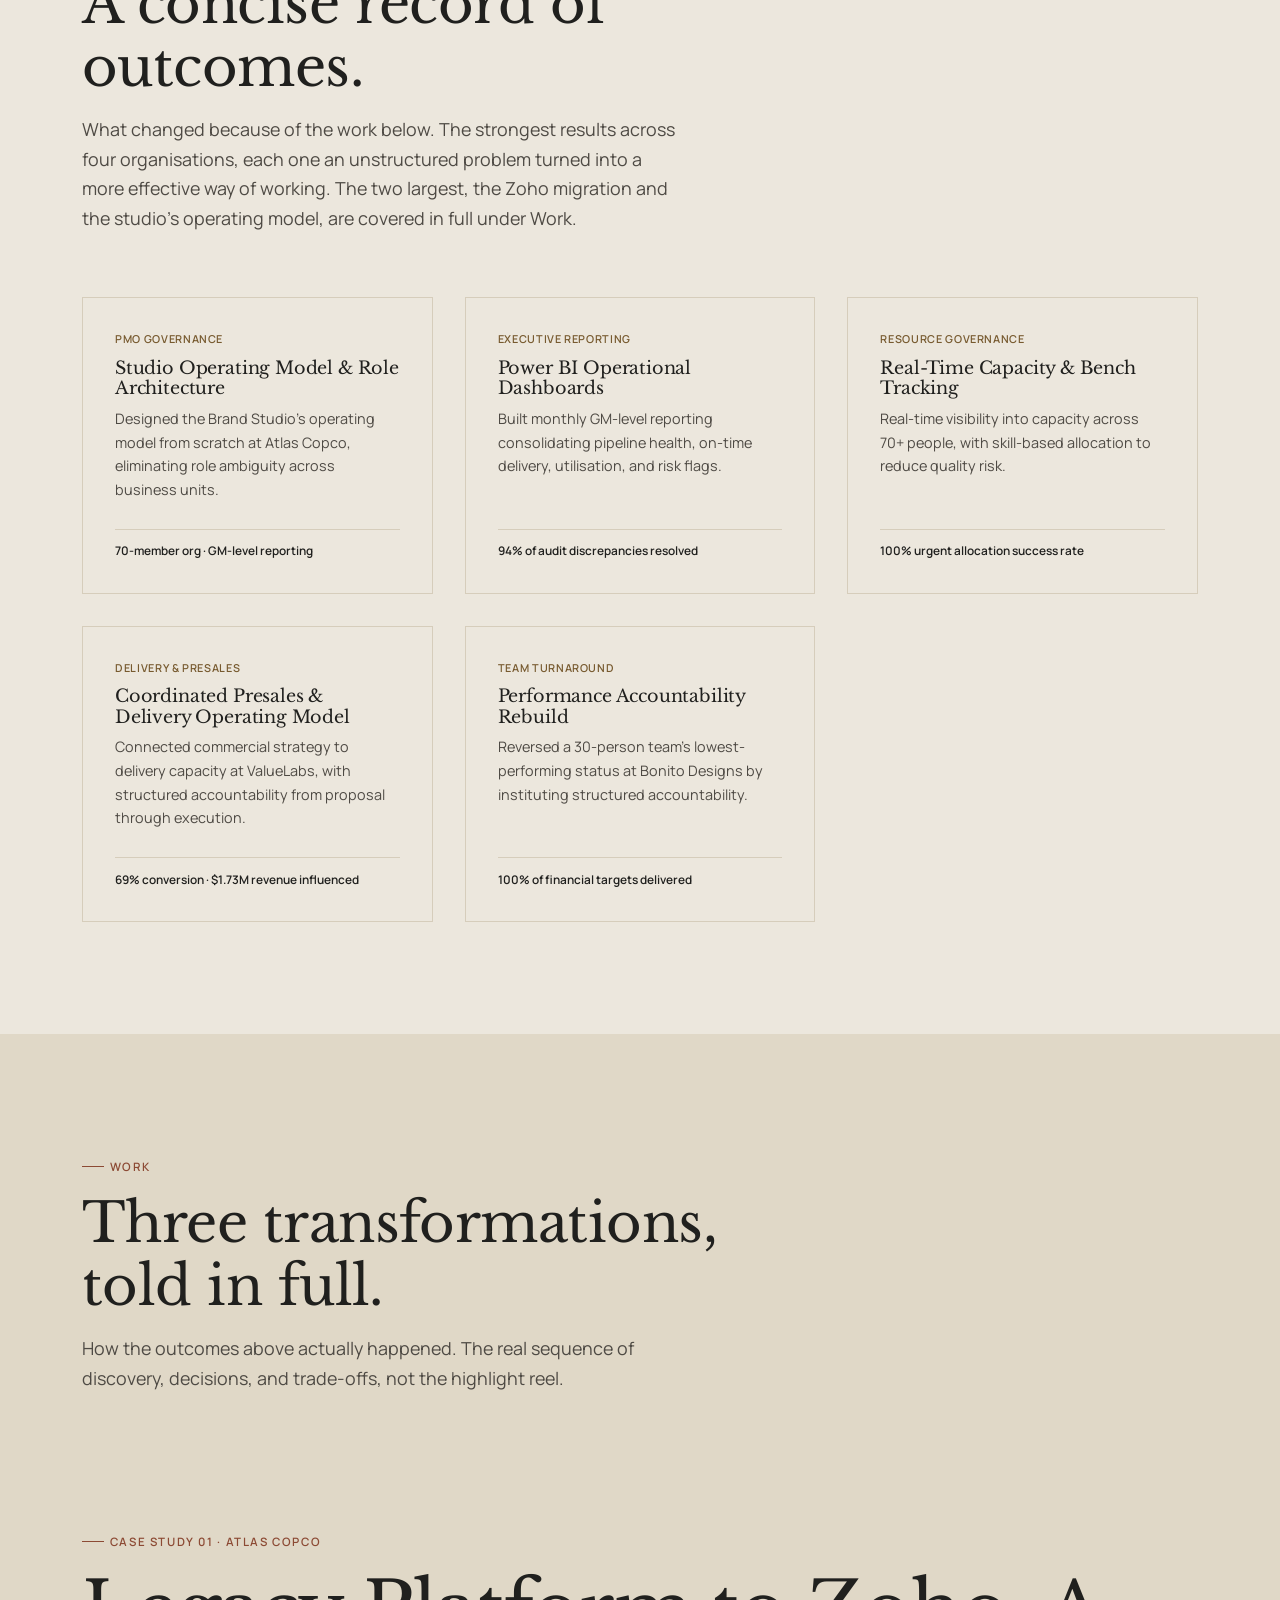
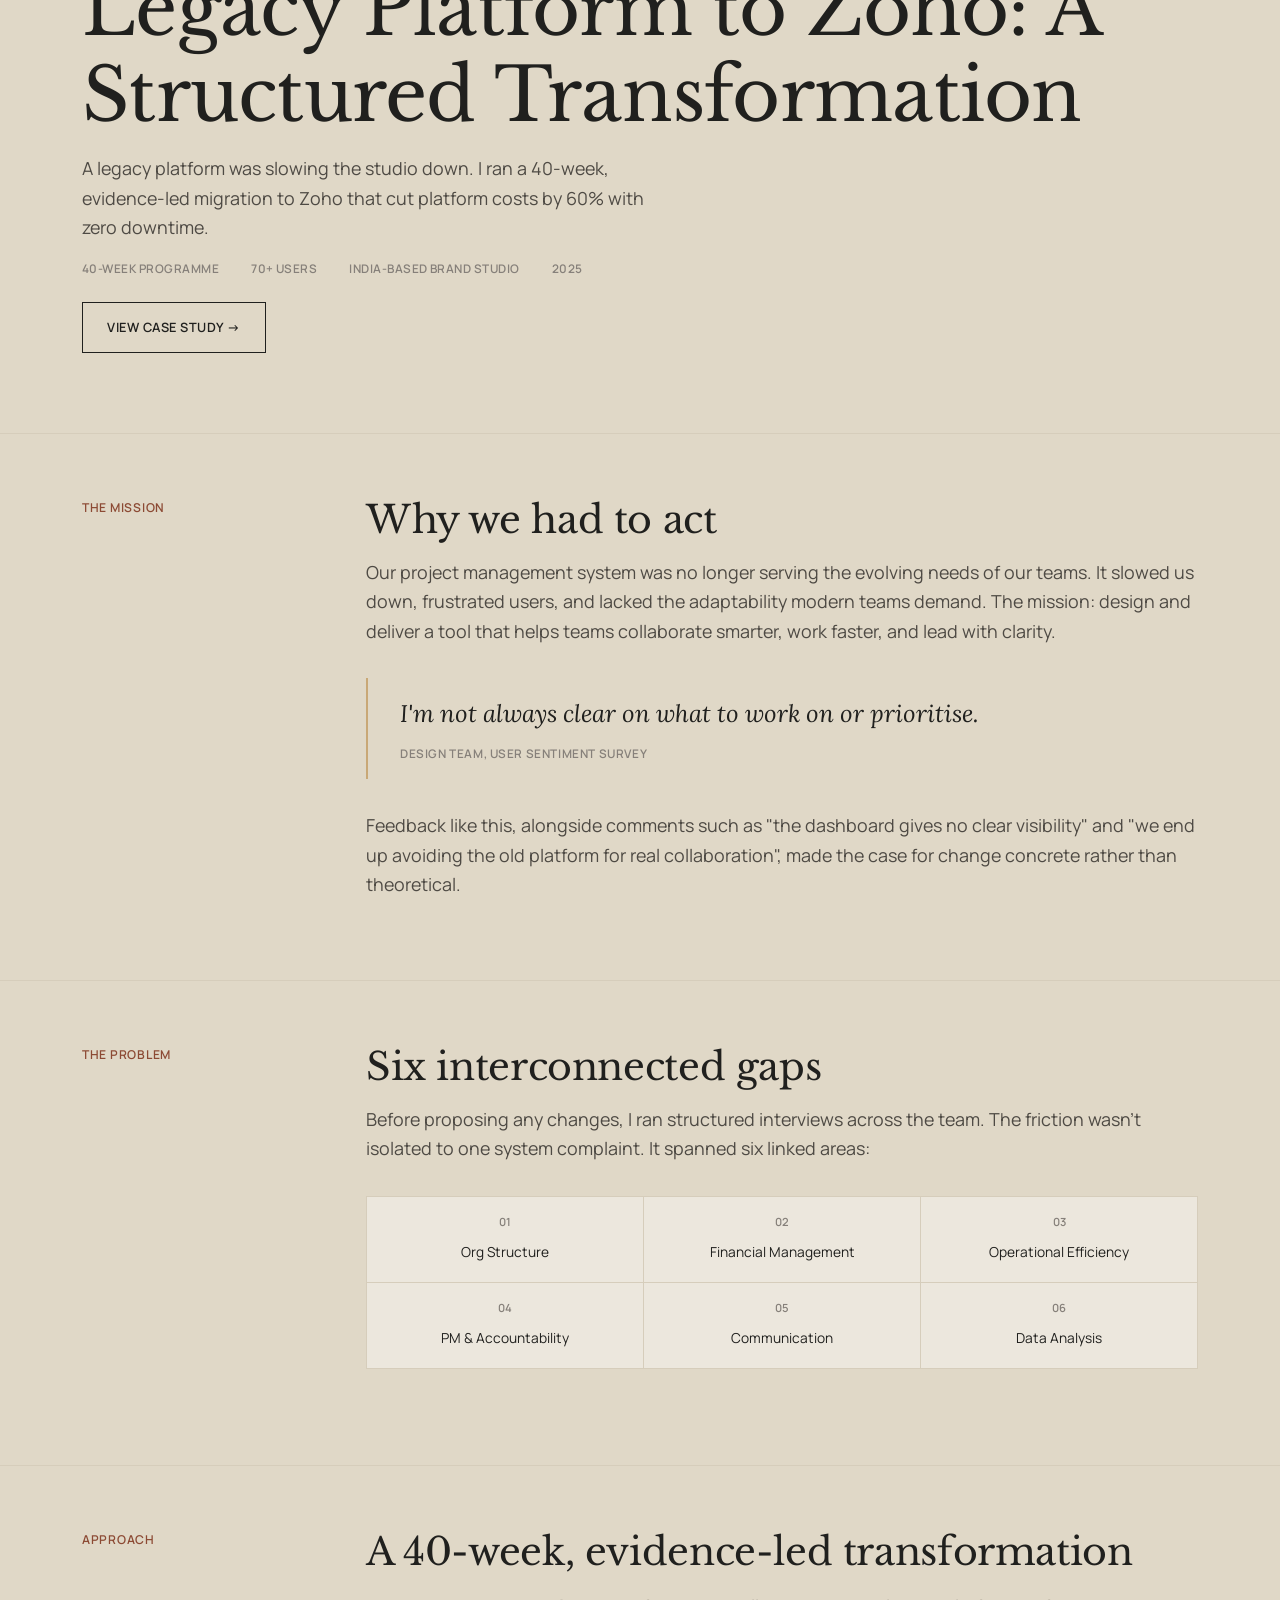
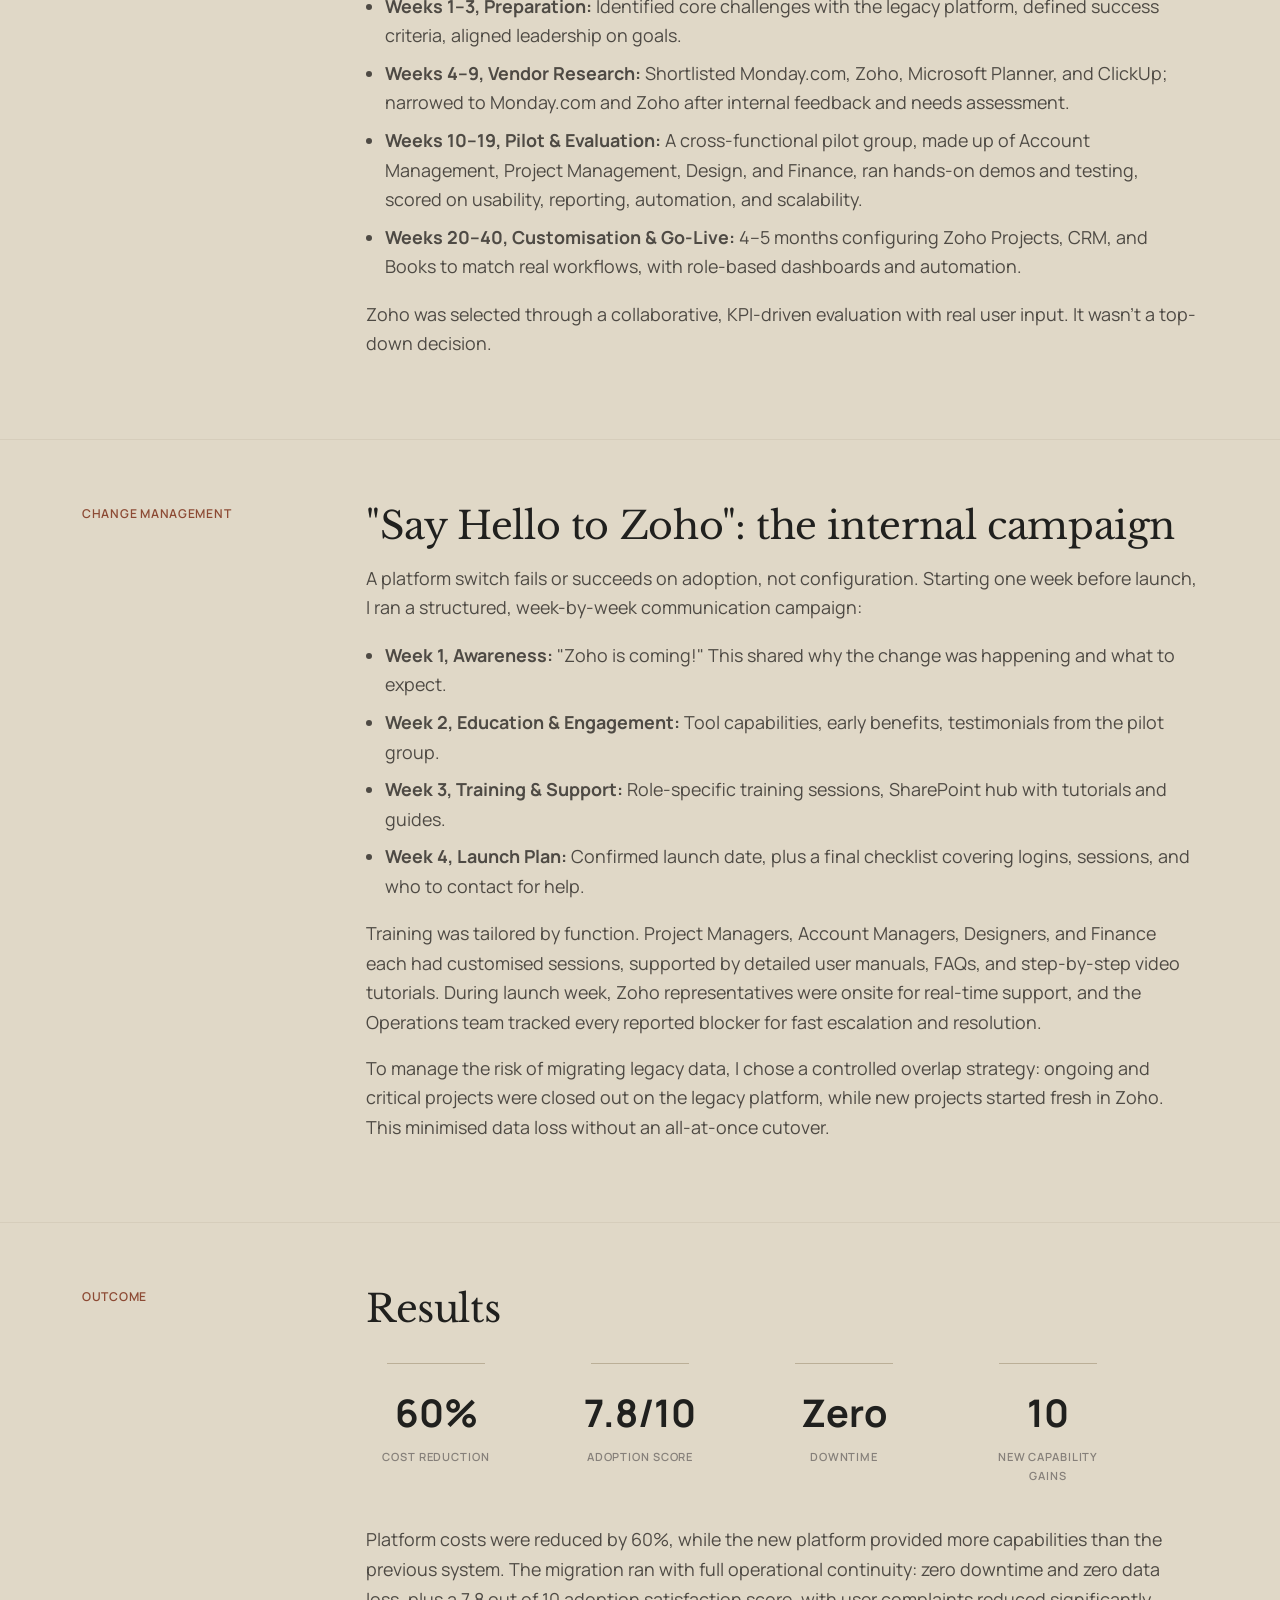
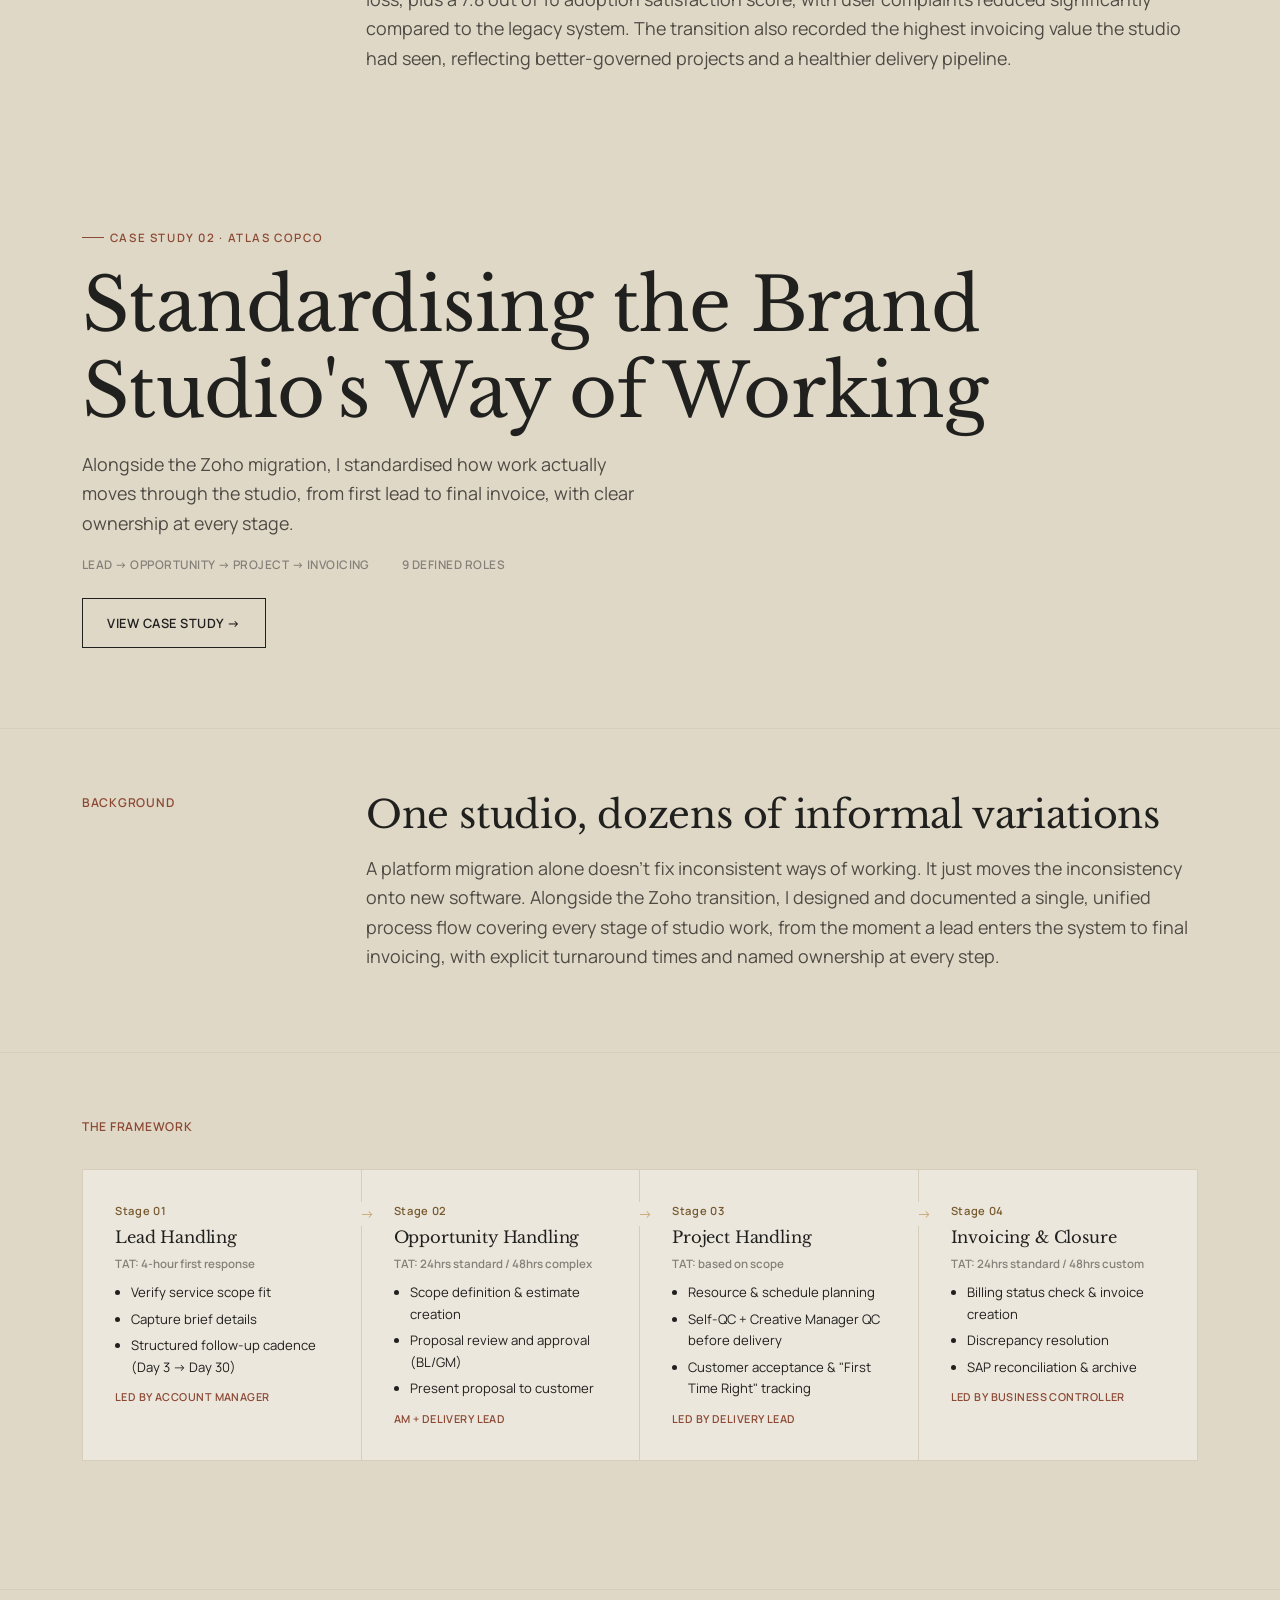
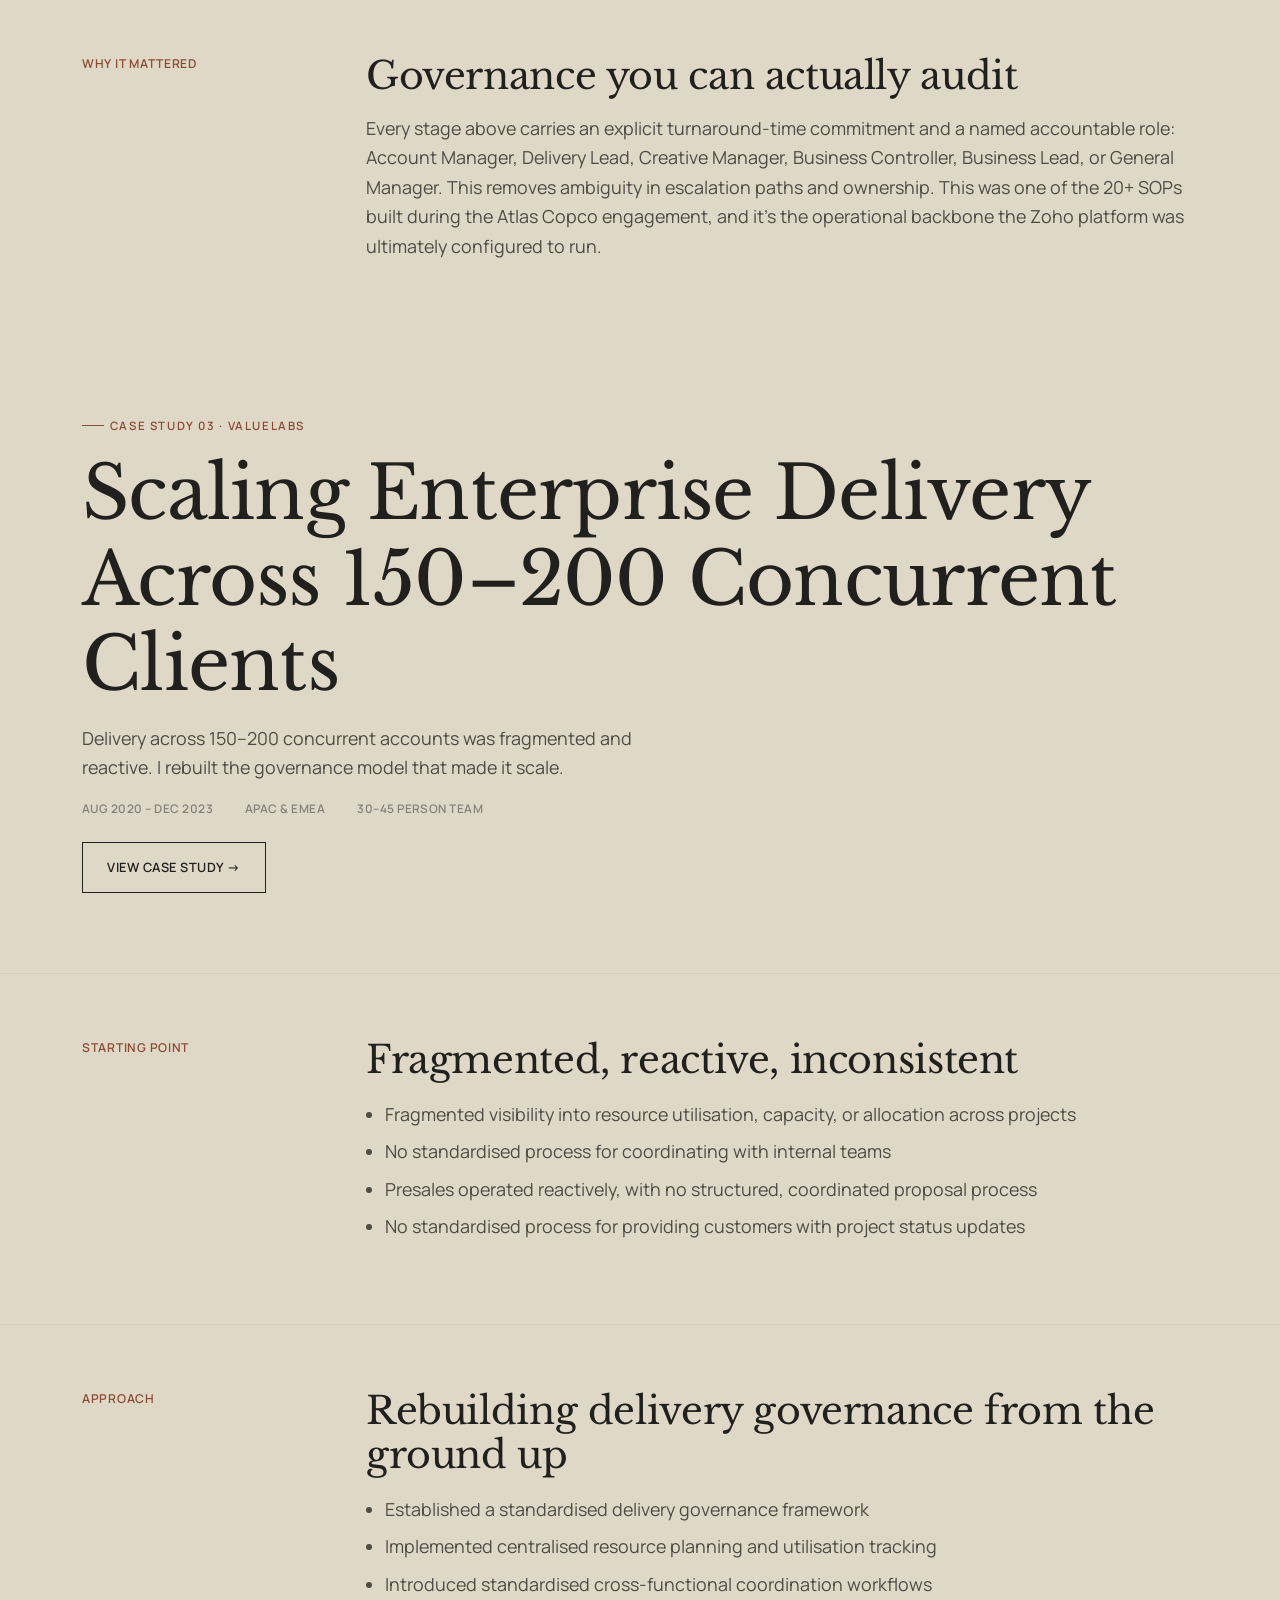
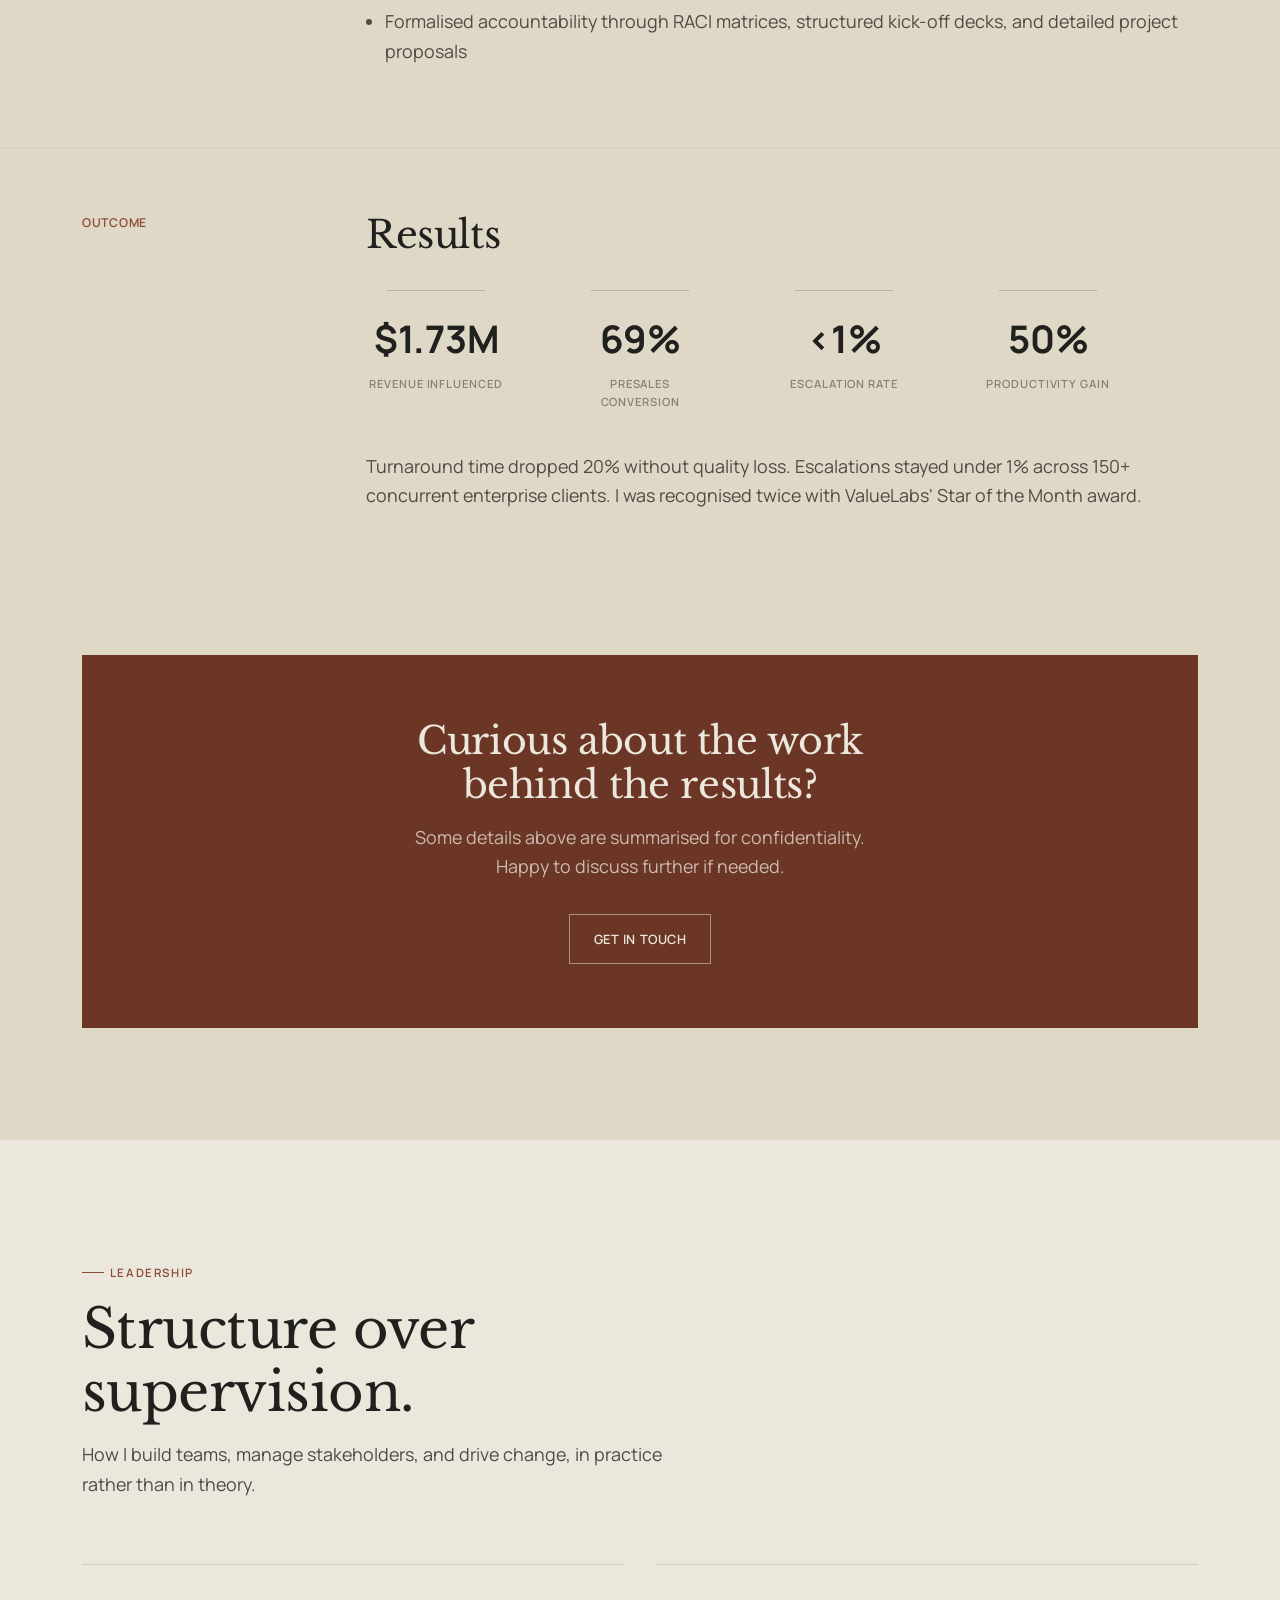
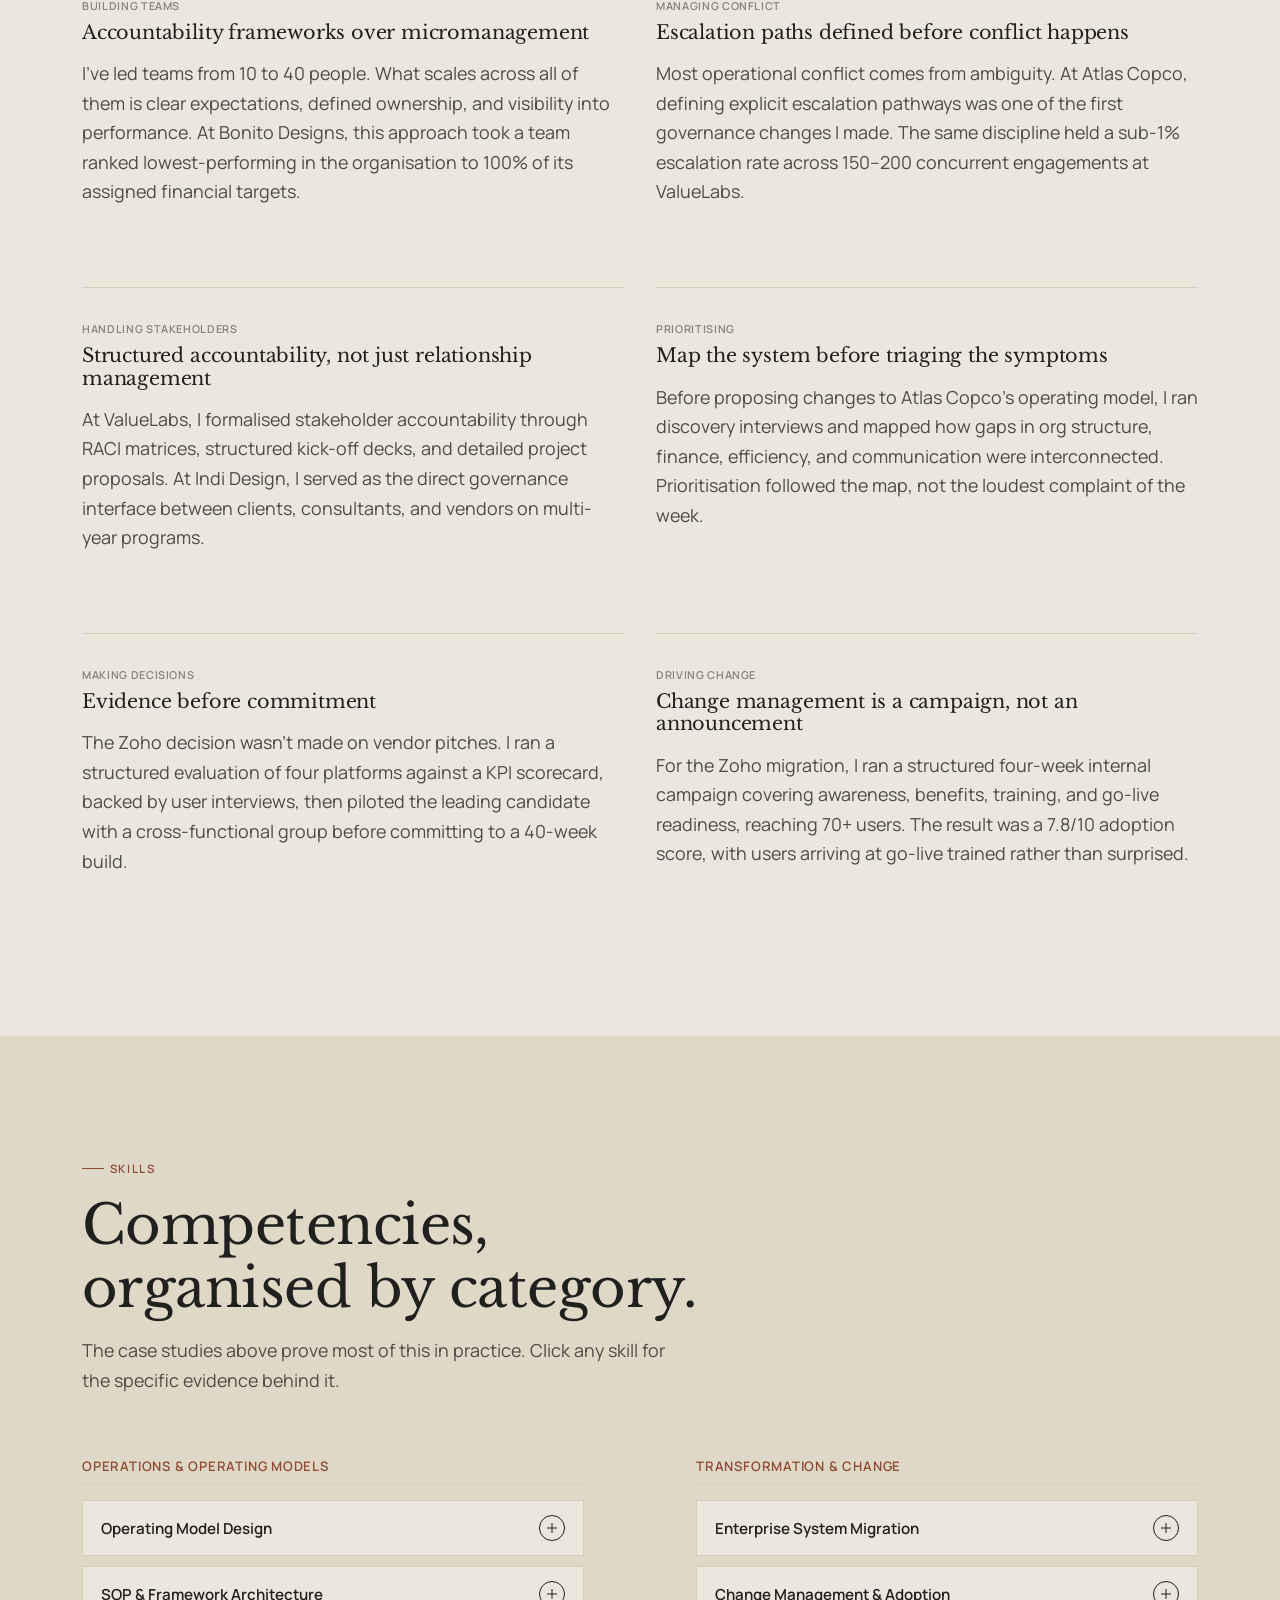
==== commit 31a64ab2: "Update index.html" ====
--- a/index.html
+++ b/index.html
@@ -15,7 +15,7 @@
 <link rel="preconnect" href="https://fonts.googleapis.com">
 <link rel="preconnect" href="https://fonts.gstatic.com" crossorigin>
 <link href="https://fonts.googleapis.com/css2?family=Libre+Baskerville:ital,wght@0,400;0,700;1,400&family=Lora:ital,wght@1,400;1,500&family=Manrope:wght@400;500;600;700;800&display=swap" rel="stylesheet">
-<link rel="stylesheet" href="style.css?v=4">
+<link rel="stylesheet" href="style.css?v=3">
 
 <!-- Google Analytics (GA4) -->
 <script async src="https://www.googletagmanager.com/gtag/js?id=G-5FJBK6BG4V"></script>
@@ -76,9 +76,6 @@
 </head>
 <body>
 
-<!-- Thin scroll-progress indicator, tracks read position through the page -->
-<div class="scroll-progress" aria-hidden="true"><span class="scroll-progress-bar"></span></div>
-
 <header class="site-header">
   <div class="header-inner">
     <a href="#home" class="logo-mark" aria-label="Kunal Dewalwar, Home">
@@ -130,42 +127,14 @@
     </div>
   </section>
 
-  <!-- ============ RECORD OF PRACTICE ============ -->
-  <section class="practice-record reveal" aria-label="Career metrics">
+  <!-- ============ METRICS STRIP ============ -->
+  <section class="metrics-strip reveal">
     <div class="container">
-      <span class="practice-record-label">Record of Practice</span>
-      <div class="practice-record-line">
-        <div class="practice-record-point">
-          <span class="prp-tick" aria-hidden="true"></span>
-          <span class="prp-value">13+</span>
-          <span class="prp-label">Years Experience</span>
-          <span class="prp-context">Across four organisations</span>
-        </div>
-        <div class="practice-record-point">
-          <span class="prp-tick" aria-hidden="true"></span>
-          <span class="prp-value">70</span>
-          <span class="prp-label">Member Org Governed</span>
-          <span class="prp-context">Atlas Copco Brand Studio</span>
-        </div>
-        <div class="practice-record-point">
-          <span class="prp-tick" aria-hidden="true"></span>
-          <span class="prp-value">$1.73M</span>
-          <span class="prp-label">Revenue Influenced</span>
-          <span class="prp-context">ValueLabs · 7 months</span>
-        </div>
-        <div class="practice-record-point">
-          <span class="prp-tick" aria-hidden="true"></span>
-          <span class="prp-value">60%</span>
-          <span class="prp-label">System Cost Reduction</span>
-          <span class="prp-context">Atlas Copco, Zoho migration</span>
-        </div>
-        <div class="practice-record-point">
-          <span class="prp-tick" aria-hidden="true"></span>
-          <span class="prp-value">&lt;1%</span>
-          <span class="prp-label">Escalation, 150+ Clients</span>
-          <span class="prp-context">ValueLabs</span>
-        </div>
-      </div>
+      <div class="metric"><span class="metric-value">13+</span><span class="metric-label">Years Experience</span><span class="metric-context">Across four organisations</span></div>
+      <div class="metric"><span class="metric-value">70</span><span class="metric-label">Member Org Governed</span><span class="metric-context">Atlas Copco Brand Studio</span></div>
+      <div class="metric"><span class="metric-value">$1.73M</span><span class="metric-label">Revenue Influenced</span><span class="metric-context">ValueLabs · 7 months · team presales result</span></div>
+      <div class="metric"><span class="metric-value">60%</span><span class="metric-label">System Cost Reduction</span><span class="metric-context">Atlas Copco, Zoho migration</span></div>
+      <div class="metric"><span class="metric-value">&lt;1%</span><span class="metric-label">Escalation, 150+ Clients</span><span class="metric-context">ValueLabs</span></div>
     </div>
   </section>
 
@@ -195,13 +164,13 @@
         </div>
       </div>
 
-      <div class="pillars-grid" style="grid-template-columns: repeat(2, 1fr); margin-top: var(--space-lg);">
-        <div class="pillar reveal">
+      <div class="pillars-grid reveal" style="grid-template-columns: repeat(2, 1fr); margin-top: var(--space-lg);">
+        <div class="pillar">
           <span class="pillar-tag">2012 – 2014</span>
           <h3>Master of Design, Strategic Design Management</h3>
           <p>National Institute of Design (NID), Ahmedabad, including a collaborative programme with IIM Ahmedabad.</p>
         </div>
-        <div class="pillar reveal">
+        <div class="pillar">
           <span class="pillar-tag">2005 – 2010</span>
           <h3>Bachelor of Architecture</h3>
           <p>BKPS College of Architecture, Pune.</p>
--- a/style.css
+++ b/style.css
@@ -1,12 +1,11 @@
 /* ==========================================================================
    KUNAL DEWALWAR — EXECUTIVE PORTFOLIO
-   Design System v2.4 — Single-page architecture
+   Design System v2.3 — Single-page architecture
    Color theme: Option 3 — Charcoal & Terracotta
    Typography: Libre Baskerville (display) + Manrope (body/UI).
-   v2.4 changes: hero metrics strip replaced with the "Record of Practice"
-   dimension-line module (architectural drawing motif, ties to origin story)
-   to move away from the generic 4-number stat-strip pattern common to
-   AI-website-builder portfolio templates. All values/labels unchanged.
+   v2.3 changes: solid-fill CTAs and dark band now use --accent-deep
+   instead of --ink (ink stays reserved for text/outline strokes).
+   Skills section rebuilt as a two-column accordion list.
    ========================================================================== */
 
 /* -------------------- Design Tokens -------------------- */
@@ -180,36 +179,12 @@
 }
 .main-nav a:hover { color: var(--ink); }
 .main-nav a.active { color: var(--ink); }
-/* Underline is always present, scaled to 0 — animates in on section change
-   instead of popping on/off, so nav tracking reads as motion, not a toggle. */
-.main-nav a::after {
+.main-nav a.active::after {
   content: "";
   position: absolute;
   left: 0; bottom: 0; width: 100%; height: 2px;
   background: var(--brass);
-  transform: scaleX(0);
-  transform-origin: left;
-  transition: transform 0.35s ease;
-}
-.main-nav a.active::after { transform: scaleX(1); }
-
-/* -------------------- Scroll Progress Indicator -------------------- */
-.scroll-progress {
-  position: fixed;
-  top: 0; left: 0; right: 0;
-  height: 3px;
-  z-index: 200;
-  pointer-events: none;
-  background: transparent;
-}
-.scroll-progress-bar {
-  display: block;
-  height: 100%;
-  width: 0%;
-  background: var(--accent);
-  transition: width 0.1s linear;
-}
-@media (prefers-reduced-motion: reduce) { .scroll-progress-bar { transition: none; } }
+}
 
 .nav-toggle {
   display: none;
@@ -333,81 +308,19 @@
   .hero-bg-grid { display: none; }
 }
 
-/* -------------------- Record of Practice (dimension-line motif) -------------------- */
-.practice-record { padding: var(--space-lg) 0; border-bottom: 1px solid var(--line); }
-.practice-record-label {
-  font-family: var(--font-mono);
-  font-weight: 600;
-  font-size: 0.68rem;
-  letter-spacing: 0.14em;
-  text-transform: uppercase;
-  color: var(--ink-faint);
-  display: block;
-}
-
-.practice-record-line {
-  position: relative;
-  display: flex;
-  justify-content: space-between;
-  padding-top: 1.6rem;
-  margin-top: 2.4rem;
-}
-.practice-record-line::before {
-  content: "";
-  position: absolute;
-  top: 1.6rem;
-  left: 0;
-  right: 0;
-  height: 1px;
+/* -------------------- Metrics Strip (dimension-line) -------------------- */
+.metrics-strip { padding: var(--space-lg) 0; border-bottom: 1px solid var(--line); }
+.metrics-strip .container { display: flex; justify-content: space-between; gap: var(--space-md); flex-wrap: wrap; }
+.metric { flex: 1 1 150px; text-align: center; position: relative; padding-top: 1.1rem; }
+.metric::before {
+  content: ""; position: absolute; top: 0; left: 15%; right: 15%; height: 1px;
   background: var(--line-strong);
-  transform: scaleX(0);
-  transform-origin: left;
-  transition: transform 1s ease;
-}
-.practice-record.is-visible .practice-record-line::before { transform: scaleX(1); }
-
-.practice-record-point {
-  position: relative;
-  flex: 1 1 0;
-  display: flex;
-  flex-direction: column;
-  padding: 0 var(--space-sm);
-  text-align: center;
-}
-.practice-record-point:first-child { align-items: flex-start; text-align: left; padding-left: 0; }
-.practice-record-point:last-child { align-items: flex-end; text-align: right; padding-right: 0; }
-
-.prp-tick {
-  position: absolute;
-  top: -1.6rem;
-  left: 50%;
-  width: 1px;
-  height: 10px;
-  background: var(--ink-faint);
-  transform: translateX(-50%);
-}
-.practice-record-point:first-child .prp-tick { left: 0; transform: none; }
-.practice-record-point:last-child .prp-tick { left: auto; right: 0; transform: none; }
-
-/* Alternating above/below the line, like elevation callouts on a drawing */
-.practice-record-point:nth-child(even) { margin-top: 1.5rem; }
-.practice-record-point:nth-child(odd) { margin-top: -1.5rem; }
-
-.prp-value { font-family: var(--font-mono); font-weight: 700; font-size: var(--step-2); color: var(--ink); display: block; }
-.prp-label { font-family: var(--font-mono); font-weight: 600; font-size: 0.68rem; letter-spacing: 0.06em; text-transform: uppercase; color: var(--accent); display: block; margin-top: 0.3rem; }
-.prp-context { font-family: var(--font-mono); font-size: 0.62rem; color: var(--ink-faint); display: block; margin-top: 0.15rem; }
-
-@media (max-width: 720px) {
-  .practice-record-line { flex-direction: column; gap: var(--space-md); padding-top: 0; }
-  .practice-record-line::before { display: none; }
-  .practice-record-point,
-  .practice-record-point:nth-child(even),
-  .practice-record-point:nth-child(odd) {
-    margin-top: 0; text-align: left; align-items: flex-start;
-    border-left: 2px solid var(--accent); padding-left: 1rem; padding-right: 0;
-  }
-  .prp-tick { display: none; }
-}
+  transform: scaleX(0); transform-origin: left; transition: transform 0.8s ease;
+}
+.metric.is-visible::before { transform: scaleX(1); }
+.metric-value { font-family: var(--font-mono); font-size: var(--step-2); font-weight: 700; color: var(--ink); display: block; }
+.metric-label { font-family: var(--font-mono); font-weight: 600; font-size: 0.7rem; letter-spacing: 0.08em; text-transform: uppercase; color: var(--ink-faint); margin-top: 0.3rem; display: block; }
+.metric-context { font-family: var(--font-mono); font-weight: 500; font-size: 0.62rem; letter-spacing: 0.02em; text-transform: none; color: var(--ink-faint); opacity: 0.72; margin-top: 0.2rem; display: block; }
 
 /* -------------------- Section Basics -------------------- */
 .section { padding: var(--space-xl) 0; scroll-margin-top: 88px; }
@@ -523,13 +436,6 @@
 .result-strip { display: flex; gap: var(--space-lg); flex-wrap: wrap; margin-top: var(--space-md); }
 .result-strip .metric { flex: 0 1 140px; }
 
-/* Generic metric/value/label trio — used inside case-study .result-strip blocks
-   (kept independent of the hero-level .practice-record module above, which
-   replaced the old page-level metrics strip but doesn't touch these). */
-.metric { text-align: left; position: relative; }
-.metric-value { font-family: var(--font-mono); font-size: var(--step-2); font-weight: 700; color: var(--ink); display: block; }
-.metric-label { font-family: var(--font-mono); font-weight: 600; font-size: 0.7rem; letter-spacing: 0.08em; text-transform: uppercase; color: var(--ink-faint); margin-top: 0.3rem; display: block; }
-
 .case-study { border: 1px solid var(--line); background: var(--paper); margin-bottom: var(--space-lg); }
 .case-study:last-child { margin-bottom: 0; }
 .case-header {
@@ -614,7 +520,25 @@
 .flow-stage li { margin-bottom: 0.3rem; }
 .flow-role { font-family: var(--font-mono); font-weight: 600; font-size: 0.68rem; text-transform: uppercase; letter-spacing: 0.04em; color: var(--accent); display: block; margin-top: 0.6rem; }
 
-/* -------------------- Leadership Principles -------------------- */
+/* -------------------- Leadership Grid (card-based) -------------------- */
+.leadership-grid { display: grid; grid-template-columns: repeat(3, 1fr); gap: var(--space-md); }
+.leadership-card { border: 1px solid var(--line); padding: var(--space-md); background: var(--paper); transition: background 0.25s ease; }
+.leadership-card:hover { background: var(--surface); }
+.leadership-icon {
+  font-family: var(--font-mono);
+  font-weight: 600;
+  font-size: 0.8rem;
+  color: var(--brass);
+  border: 1px solid var(--line-strong);
+  width: 34px; height: 34px;
+  border-radius: 50%;
+  display: flex; align-items: center; justify-content: center;
+  margin-bottom: var(--space-sm);
+}
+.leadership-card h3 { font-size: 1.15rem; margin-bottom: 0.4rem; }
+.leadership-card p { font-size: 0.92rem; }
+
+/* -------------------- Leadership Principles (legacy, unused by current markup) -------------------- */
 .principles-grid { display: grid; grid-template-columns: repeat(2, 1fr); gap: var(--space-md); }
 .principle-card { padding: var(--space-md) 0; border-top: 1px solid var(--line); }
 .principle-card h3 { font-size: 1.2rem; }
@@ -852,70 +776,6 @@
 /* -------------------- Scroll Reveal -------------------- */
 .reveal { opacity: 0; transform: translateY(14px); transition: opacity 0.6s ease, transform 0.6s ease; }
 .reveal.is-visible { opacity: 1; transform: translateY(0); }
-
-/* -------------------- Staggered Reveal (card grids) --------------------
-   Each of these selectors is already individually observed and given
-   .is-visible by script.js — no JS change needed. Sibling cards in the
-   same grid enter the viewport together, so a per-child transition-delay
-   turns the simultaneous fade into a left-to-right / top-to-bottom cascade. */
-.initiative-card.reveal:nth-child(1) { transition-delay: 0s; }
-.initiative-card.reveal:nth-child(2) { transition-delay: 0.08s; }
-.initiative-card.reveal:nth-child(3) { transition-delay: 0.16s; }
-.initiative-card.reveal:nth-child(4) { transition-delay: 0.24s; }
-.initiative-card.reveal:nth-child(5) { transition-delay: 0.32s; }
-
-.principle-card.reveal:nth-child(1) { transition-delay: 0s; }
-.principle-card.reveal:nth-child(2) { transition-delay: 0.08s; }
-.principle-card.reveal:nth-child(3) { transition-delay: 0.16s; }
-.principle-card.reveal:nth-child(4) { transition-delay: 0.24s; }
-.principle-card.reveal:nth-child(5) { transition-delay: 0.32s; }
-.principle-card.reveal:nth-child(6) { transition-delay: 0.4s; }
-
-.skills-category.reveal:nth-child(1) { transition-delay: 0s; }
-.skills-category.reveal:nth-child(2) { transition-delay: 0.08s; }
-.skills-category.reveal:nth-child(3) { transition-delay: 0.16s; }
-.skills-category.reveal:nth-child(4) { transition-delay: 0.24s; }
-.skills-category.reveal:nth-child(5) { transition-delay: 0.32s; }
-.skills-category.reveal:nth-child(6) { transition-delay: 0.4s; }
-
-.testimonial-card.reveal:nth-child(1) { transition-delay: 0s; }
-.testimonial-card.reveal:nth-child(2) { transition-delay: 0.1s; }
-.testimonial-card.reveal:nth-child(3) { transition-delay: 0.2s; }
-
-.pillar.reveal:nth-child(1) { transition-delay: 0s; }
-.pillar.reveal:nth-child(2) { transition-delay: 0.1s; }
-
-/* -------------------- Diagram Draw-In --------------------
-   gap-diagram and flow-diagram both live inside a `.container.reveal`
-   wrapper, so their children can key off that ancestor's .is-visible
-   without any JS change. Nodes/stages cascade in left-to-right, reading
-   like a sequence being assembled rather than a static grid appearing. */
-.gap-node {
-  opacity: 0;
-  transform: translateY(10px);
-  transition: opacity 0.5s ease, transform 0.5s ease;
-}
-.reveal.is-visible .gap-node { opacity: 1; transform: translateY(0); }
-.reveal.is-visible .gap-node:nth-child(1) { transition-delay: 0s; }
-.reveal.is-visible .gap-node:nth-child(2) { transition-delay: 0.08s; }
-.reveal.is-visible .gap-node:nth-child(3) { transition-delay: 0.16s; }
-.reveal.is-visible .gap-node:nth-child(4) { transition-delay: 0.24s; }
-.reveal.is-visible .gap-node:nth-child(5) { transition-delay: 0.32s; }
-.reveal.is-visible .gap-node:nth-child(6) { transition-delay: 0.4s; }
-
-.flow-stage {
-  opacity: 0;
-  transform: translateY(10px);
-  transition: opacity 0.5s ease, transform 0.5s ease;
-}
-.reveal.is-visible .flow-stage { opacity: 1; transform: translateY(0); }
-.reveal.is-visible .flow-stage:nth-child(1) { transition-delay: 0s; }
-.reveal.is-visible .flow-stage:nth-child(2) { transition-delay: 0.12s; }
-.reveal.is-visible .flow-stage:nth-child(3) { transition-delay: 0.24s; }
-.reveal.is-visible .flow-stage:nth-child(4) { transition-delay: 0.36s; }
-/* The → connector between stages should appear with its stage, not before it */
-.flow-stage::after { opacity: 0; transition: opacity 0.3s ease; }
-.reveal.is-visible .flow-stage::after { opacity: 1; transition-delay: inherit; }
 
 /* -------------------- Responsive -------------------- */
 @media (max-width: 960px) {
@@ -933,6 +793,7 @@
   .flow-stage { border-bottom: 1px solid var(--line); }
   .flow-stage::after { display: none; }
   .principles-grid { grid-template-columns: 1fr; }
+  .leadership-grid { grid-template-columns: repeat(2, 1fr); }
   .skills-grid { grid-template-columns: 1fr; }
   .testimonial-grid { grid-template-columns: repeat(2, 1fr); }
   .contact-grid { grid-template-columns: 1fr; gap: var(--space-lg); }
@@ -954,9 +815,12 @@
   .pillars-grid { grid-template-columns: 1fr; }
   .timeline-item { grid-template-columns: 20px 1fr; }
   .timeline-date { grid-column: 1 / -1; text-align: left; order: -1; margin-bottom: 0.3rem; }
+  .metrics-strip .container { justify-content: flex-start; }
+  .metric { flex: 1 1 40%; }
   .initiative-grid { grid-template-columns: 1fr; }
   .gap-diagram { grid-template-columns: 1fr; }
   .flow-diagram { grid-template-columns: 1fr; }
+  .leadership-grid { grid-template-columns: 1fr; }
   .case-header { flex-direction: column; gap: var(--space-sm); }
   .case-number { font-size: 1.6rem; }
   .case-stat-row, .result-grid { gap: var(--space-md); }
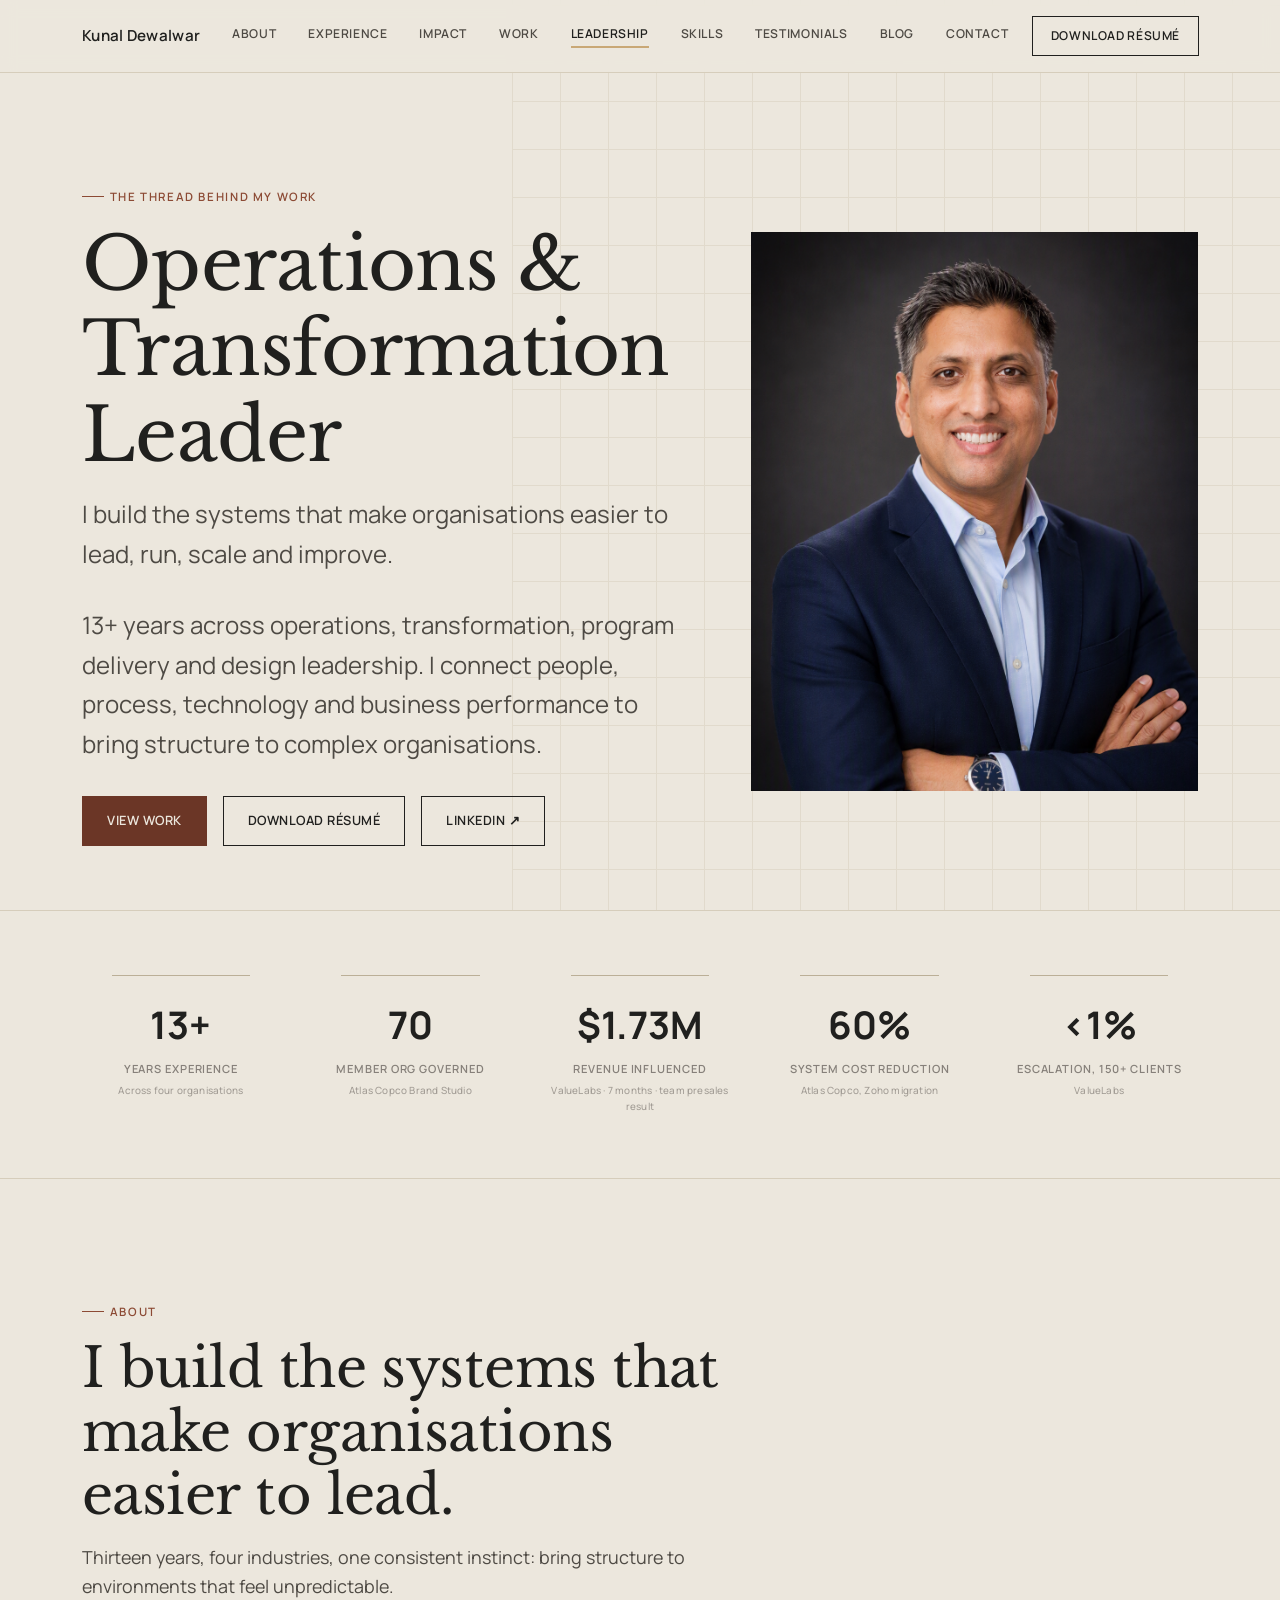
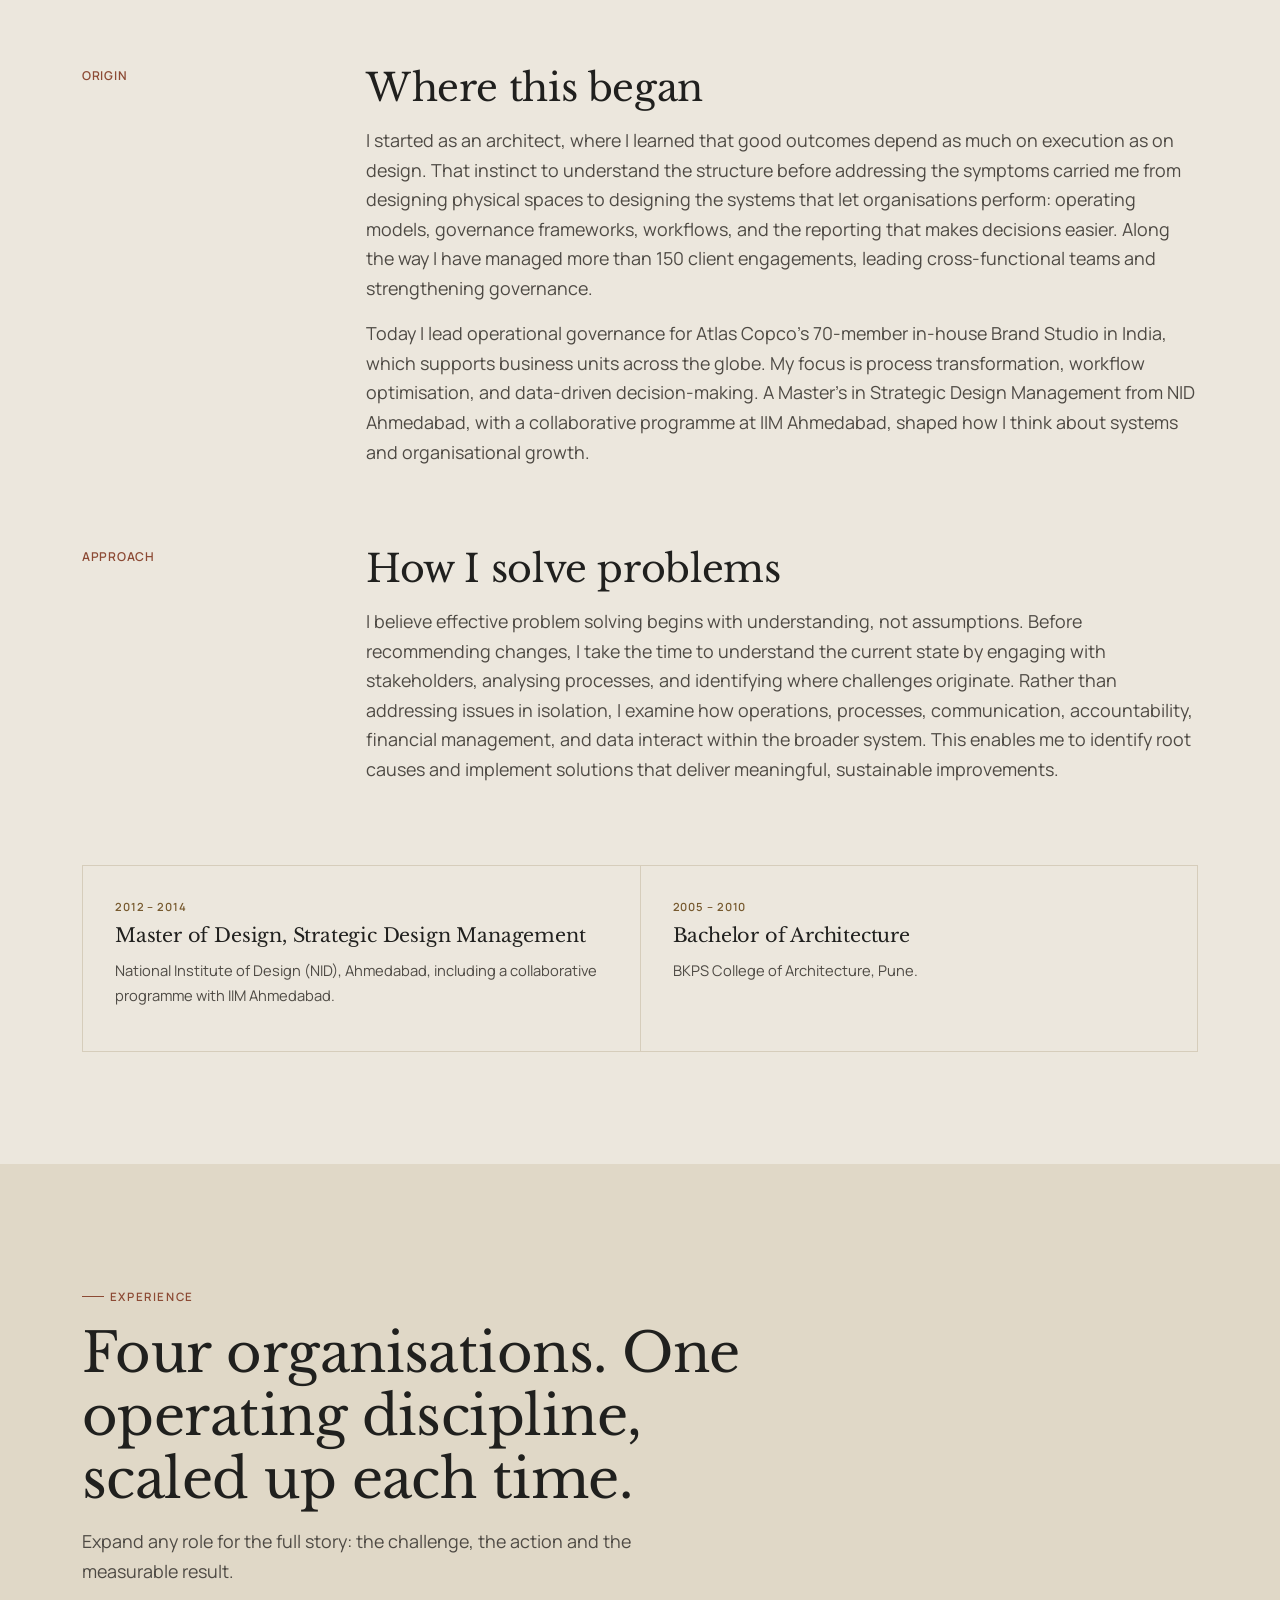
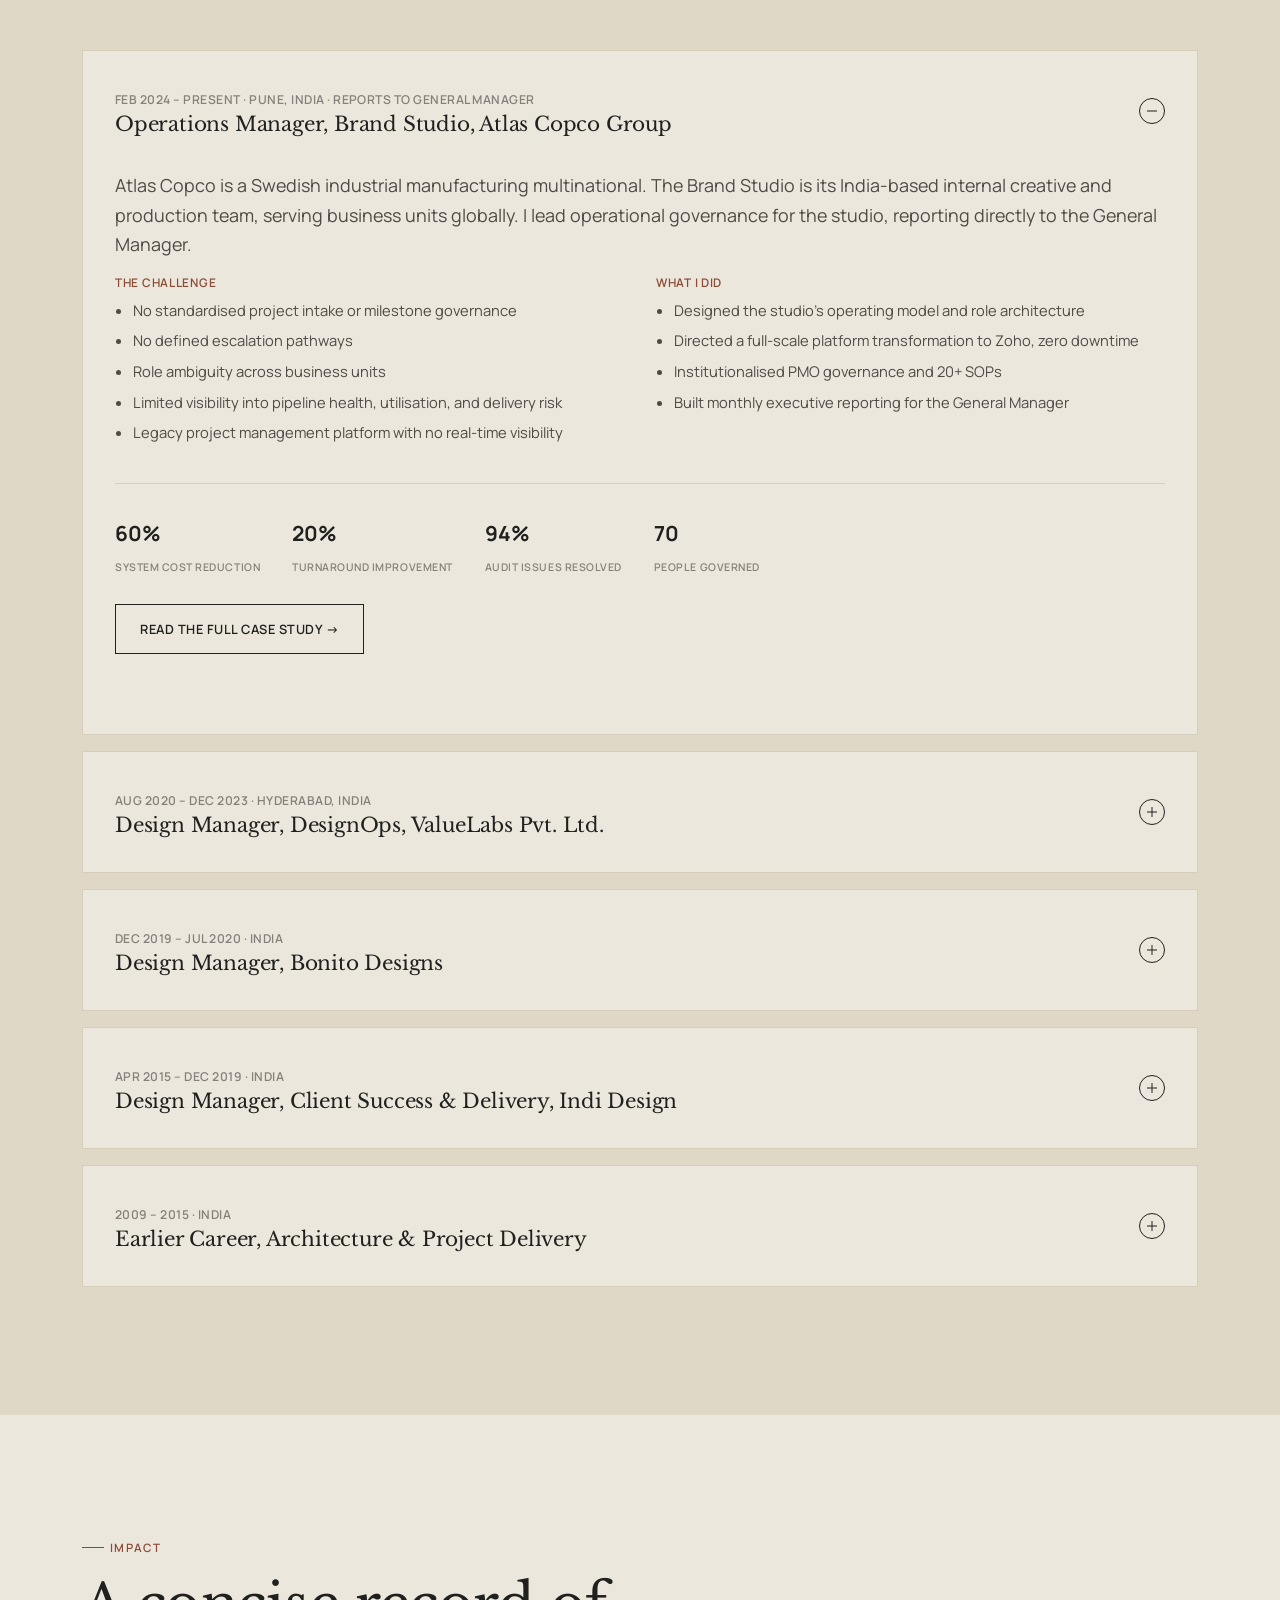
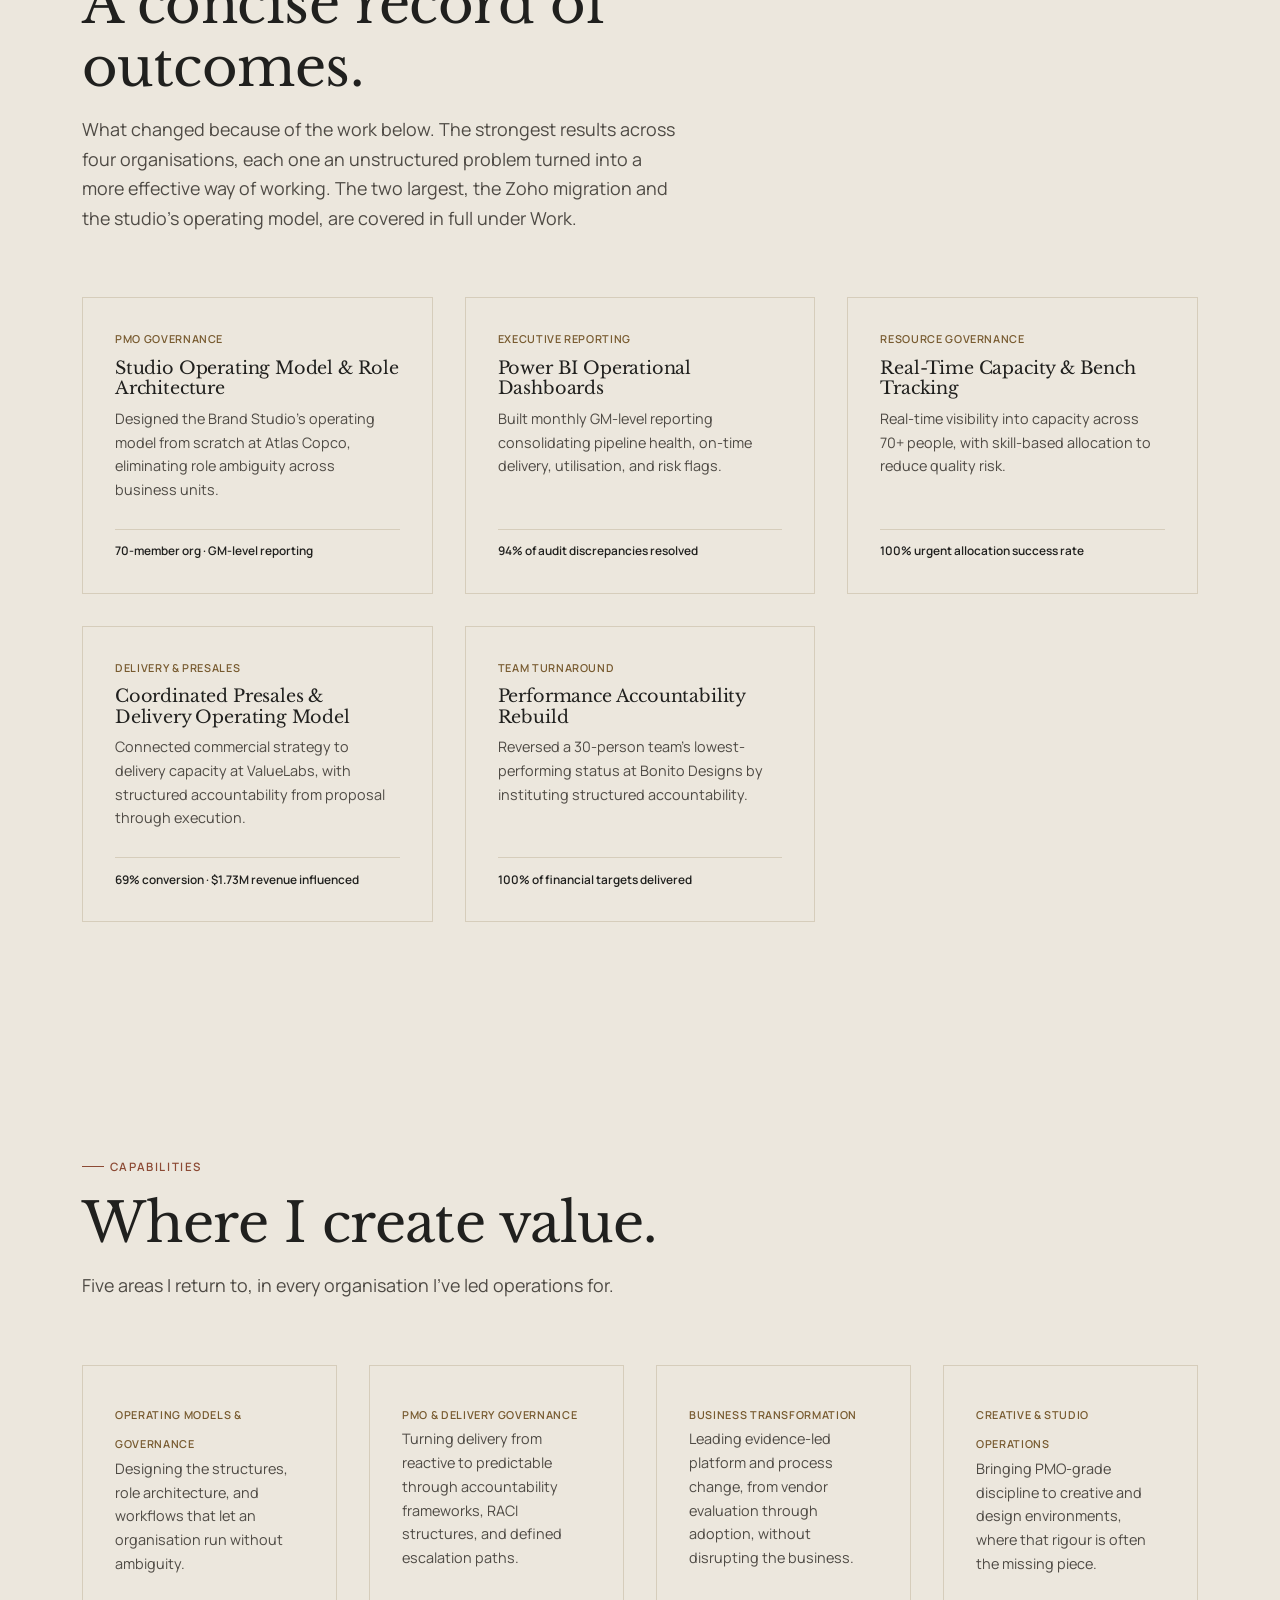
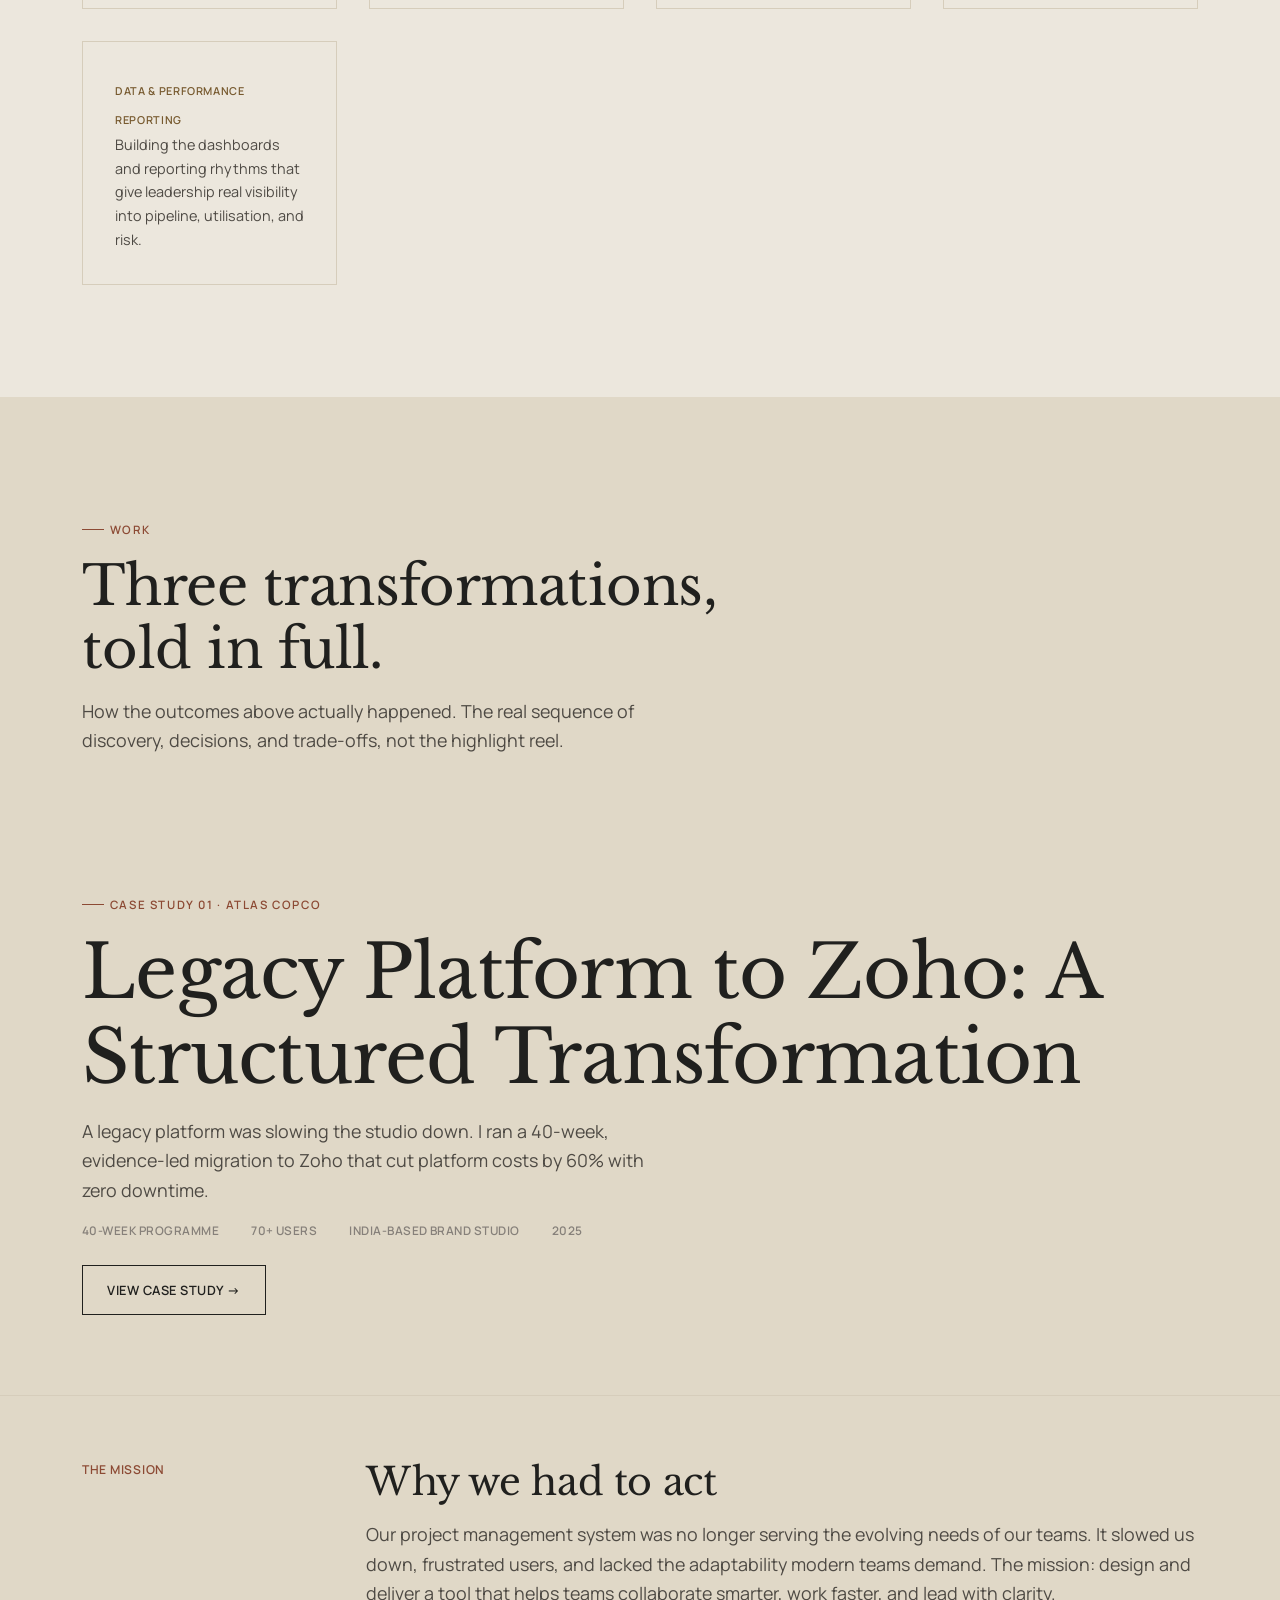
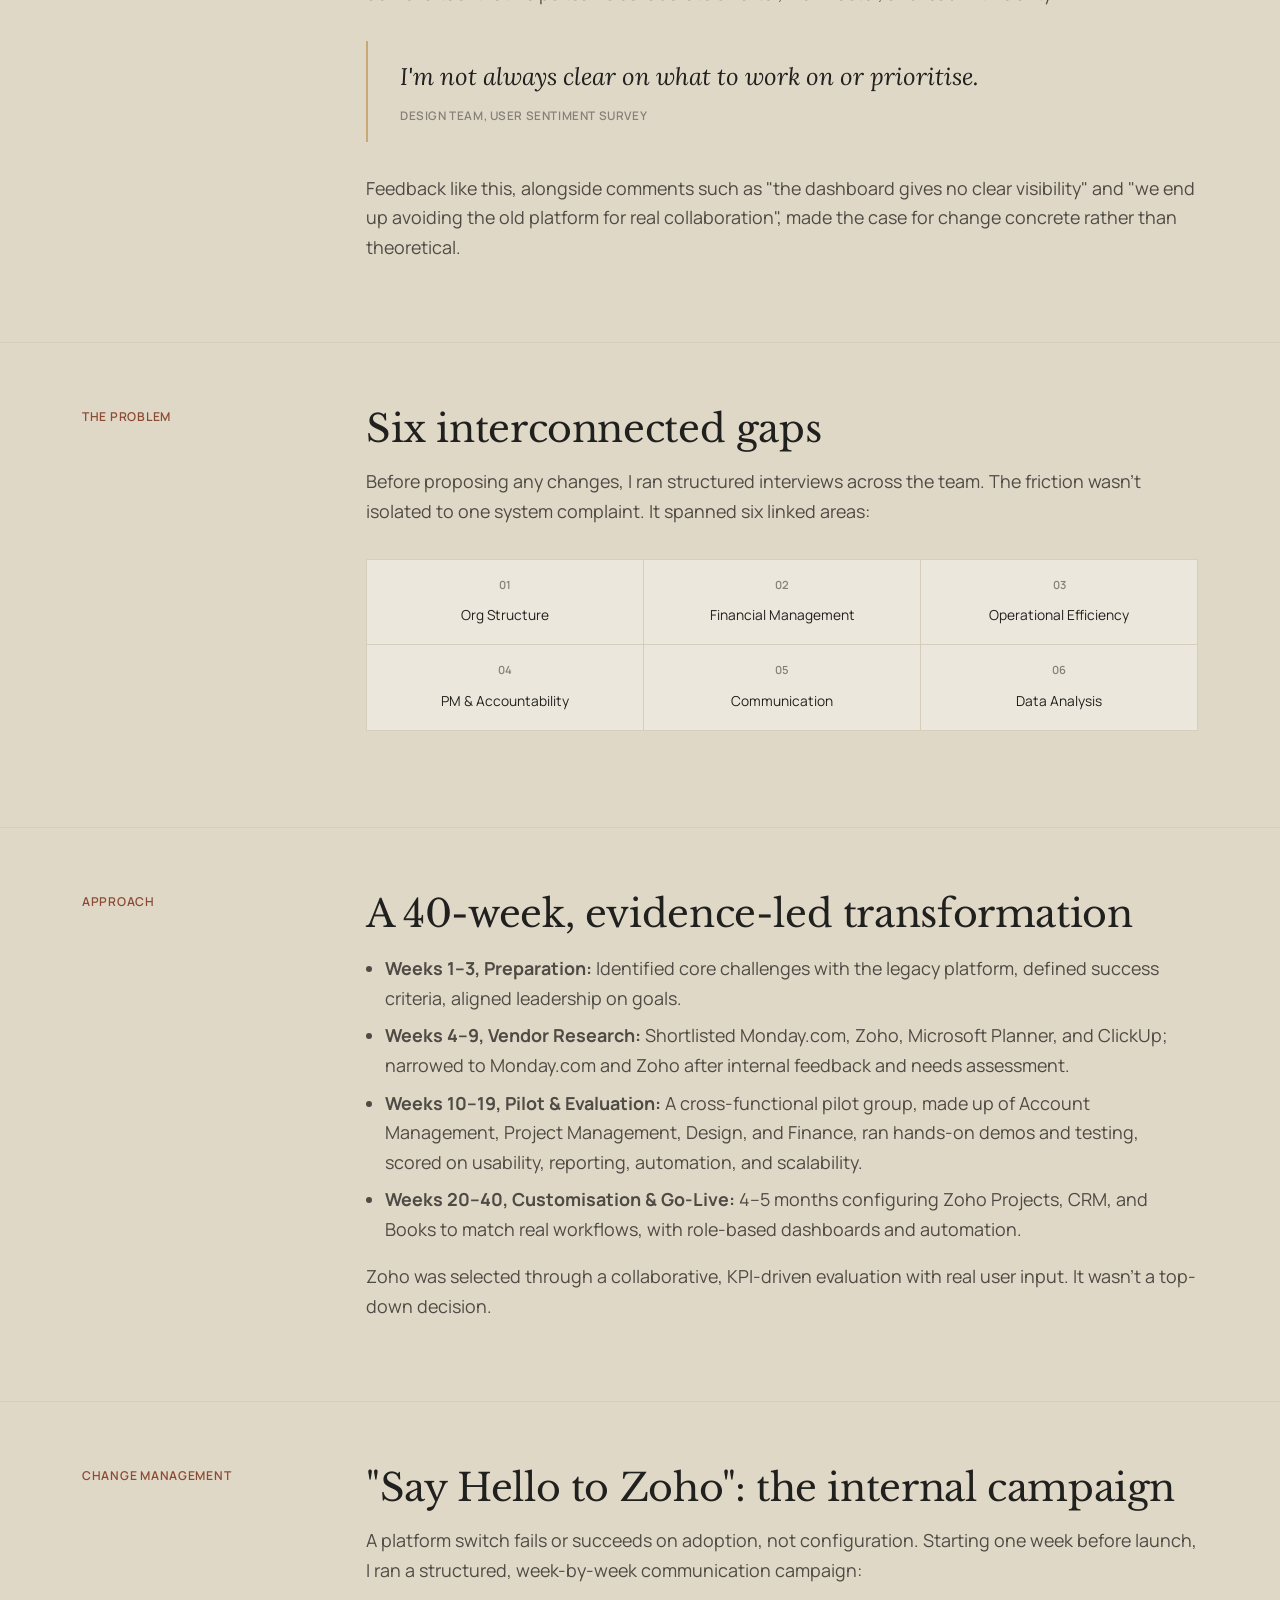
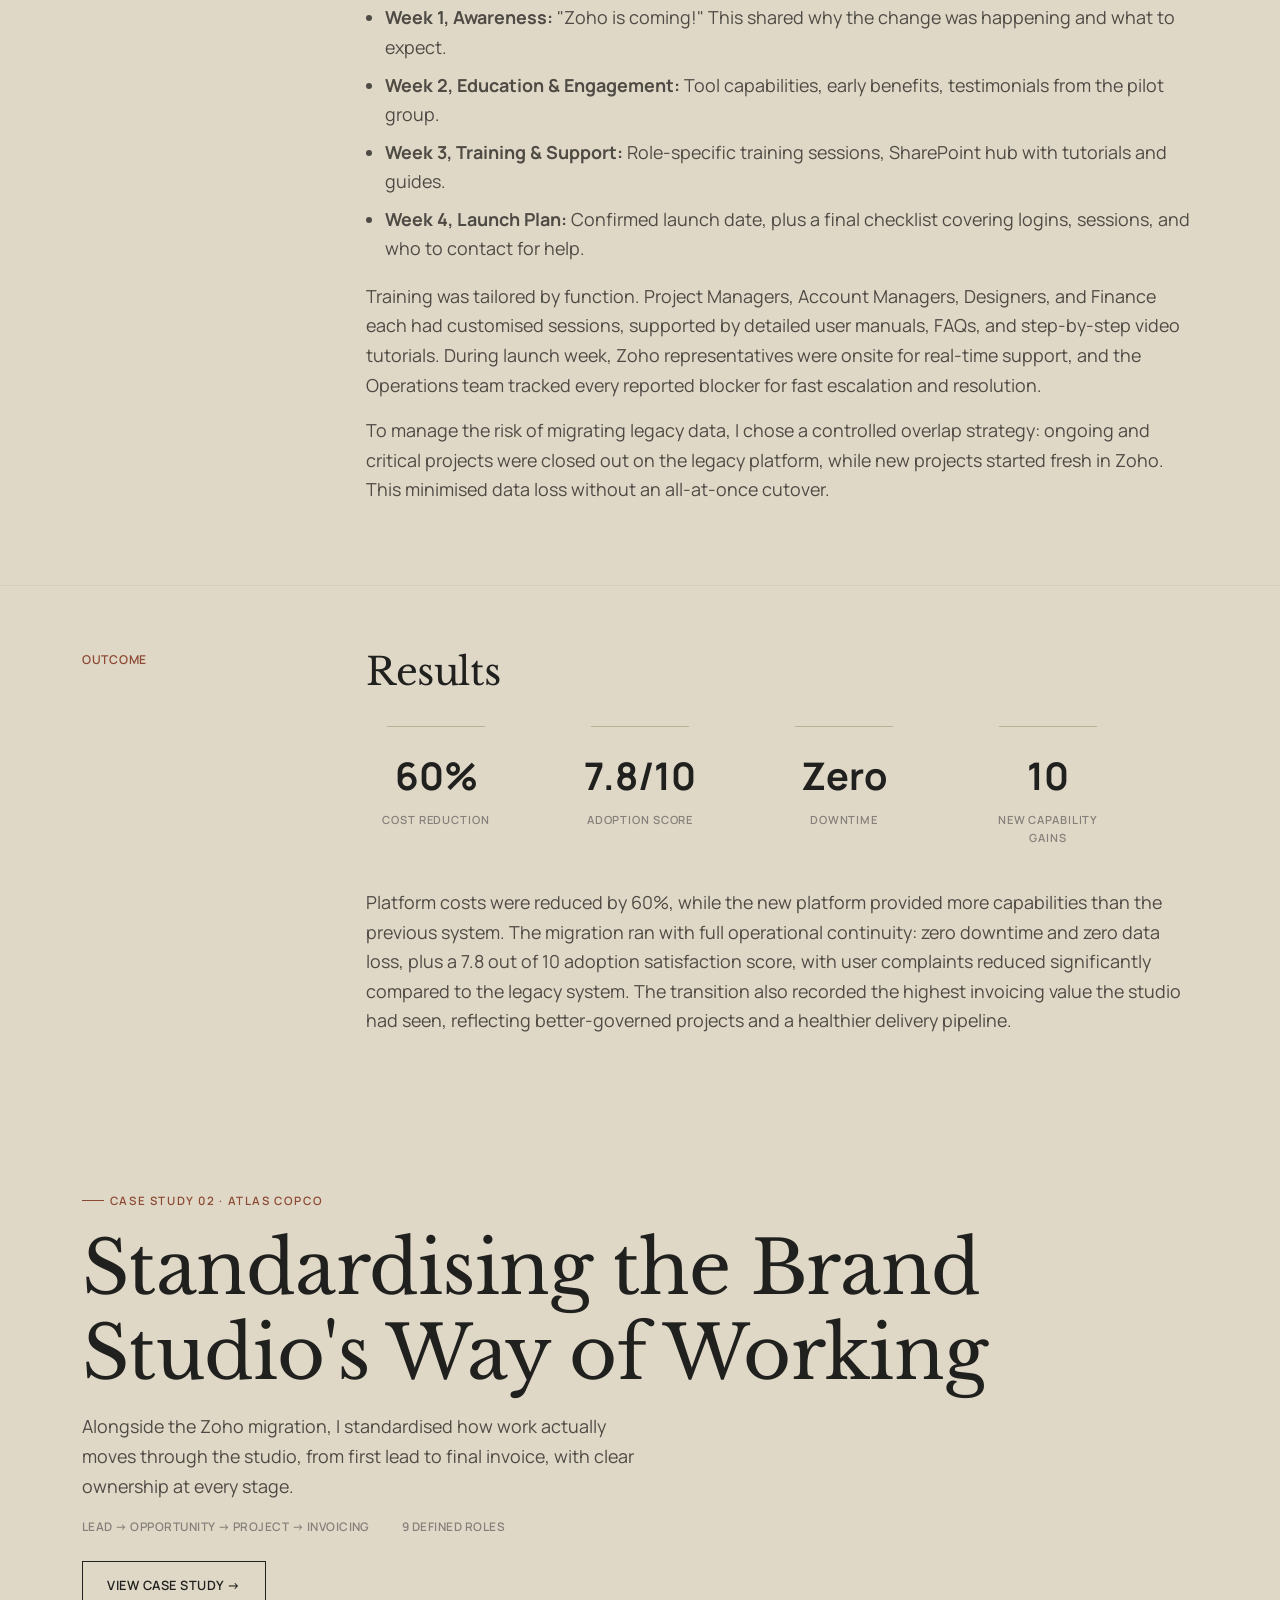
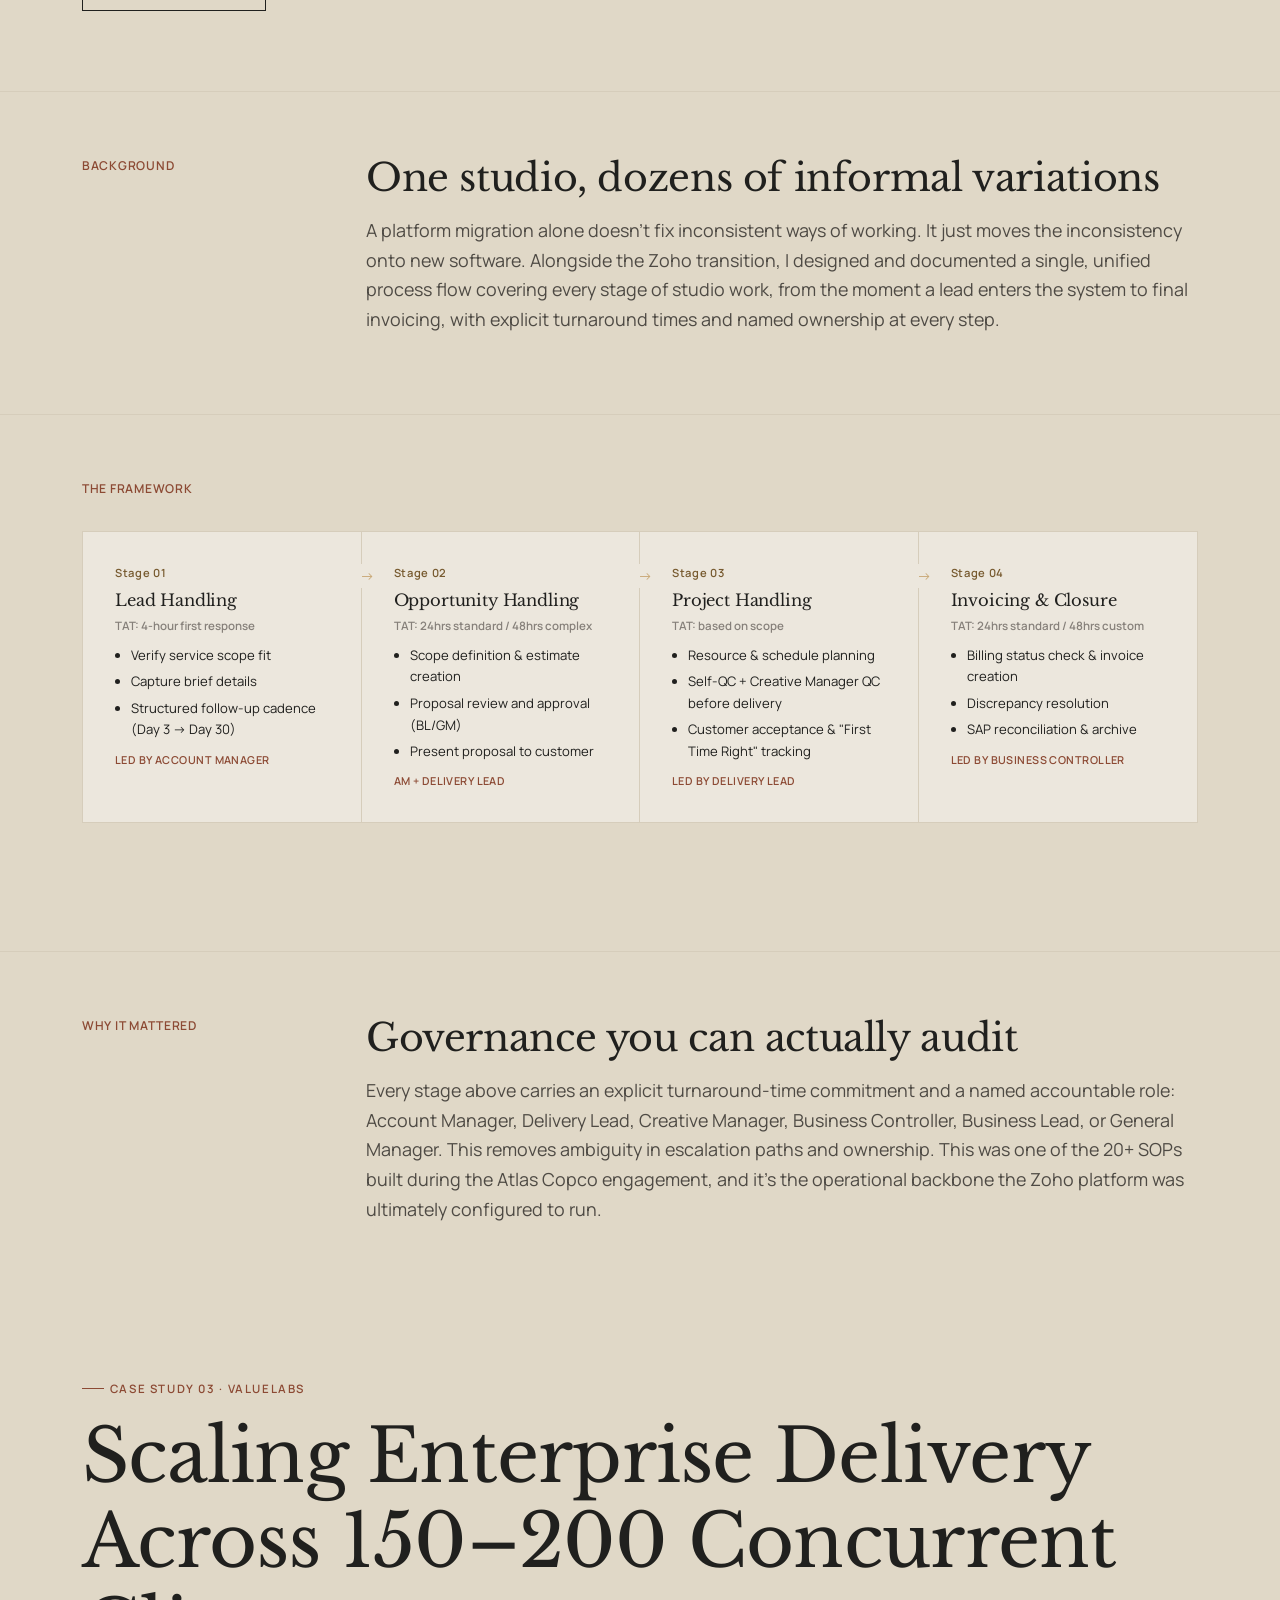
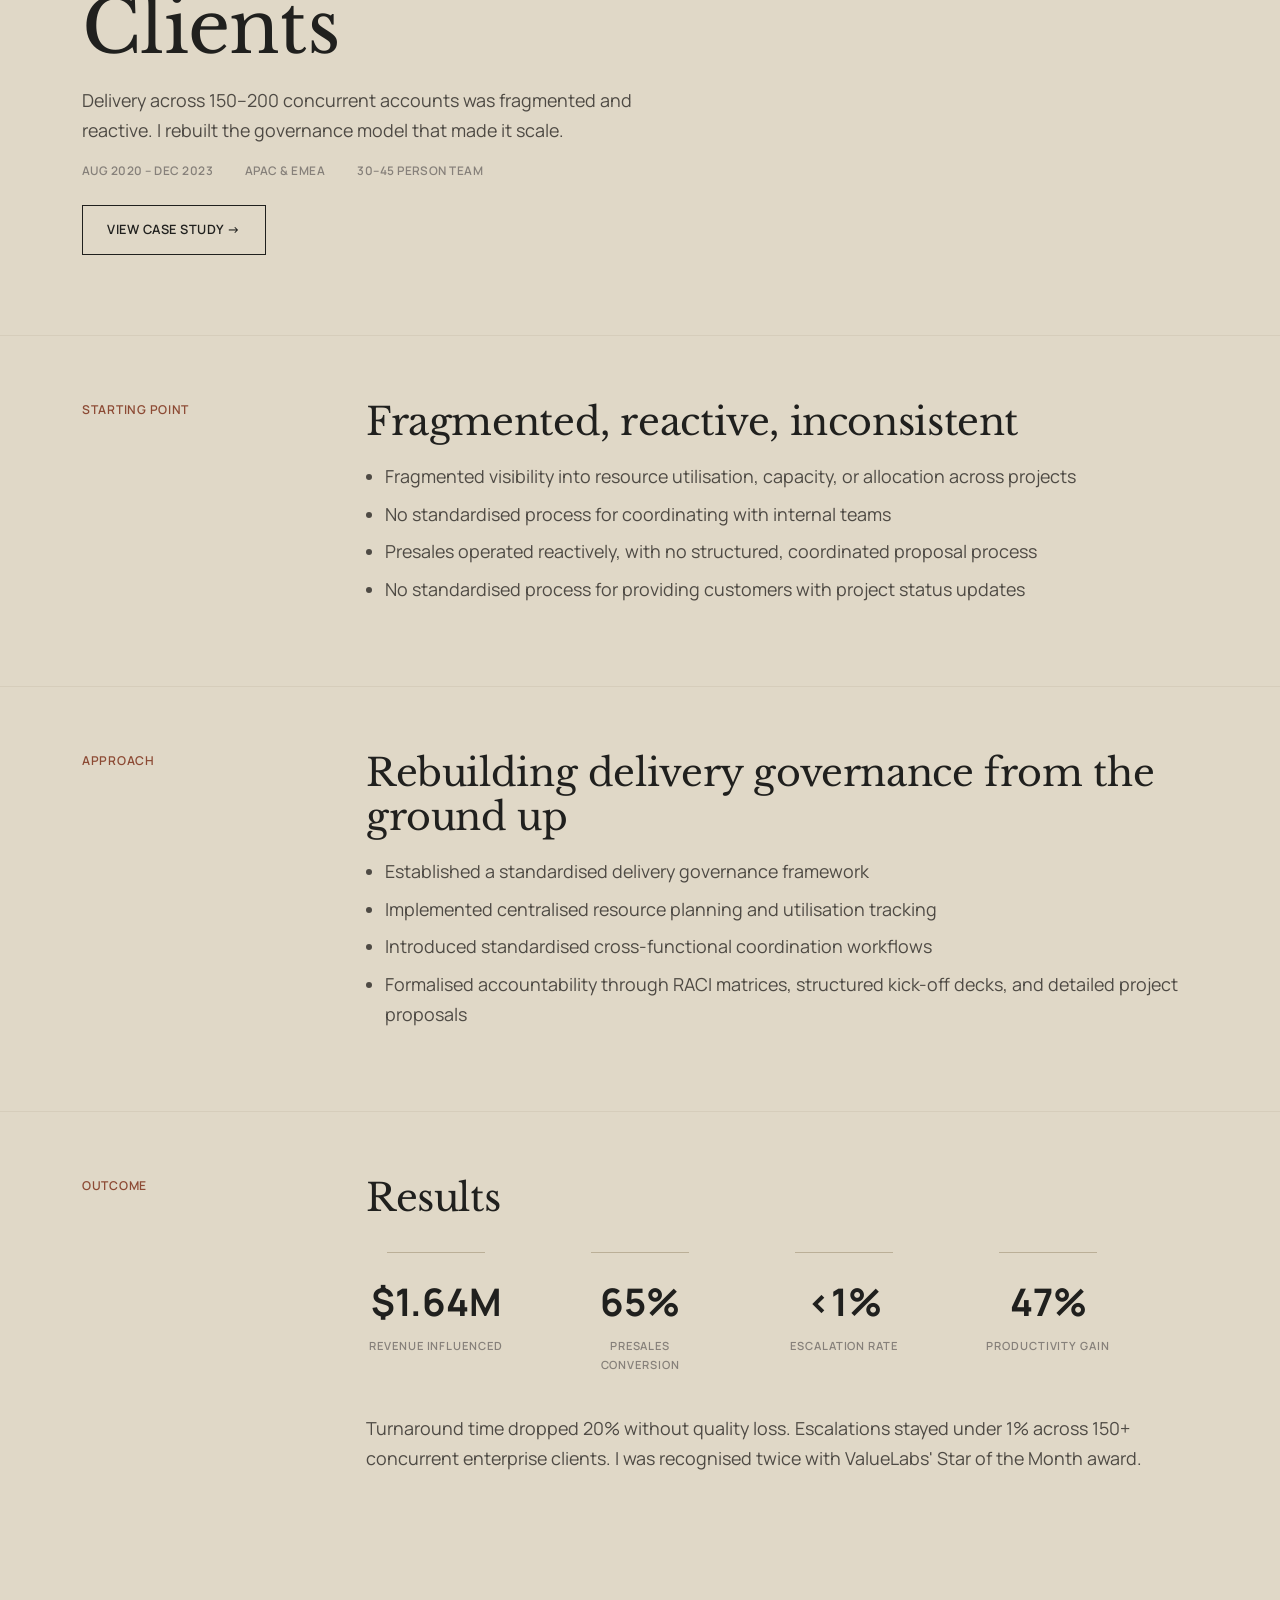
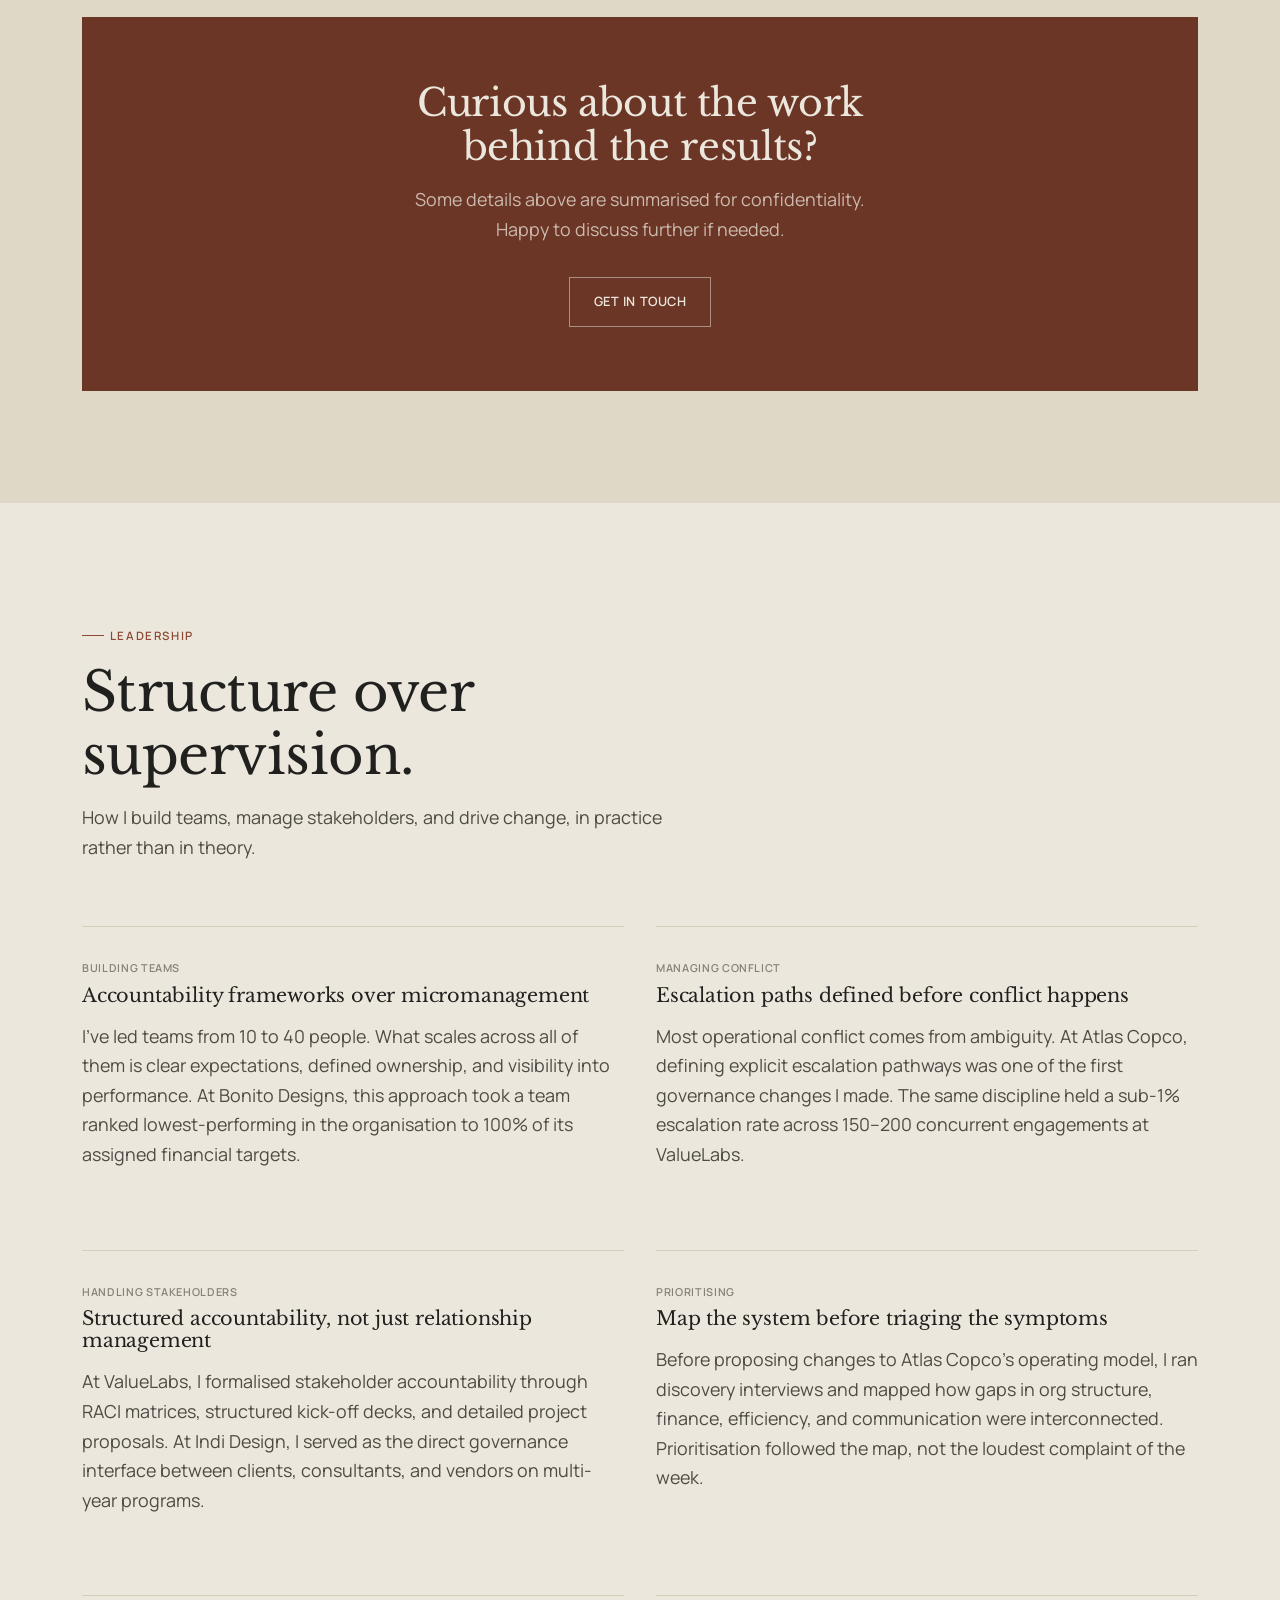
==== commit 3069ec03: "Update index.html" ====
--- a/index.html
+++ b/index.html
@@ -15,7 +15,7 @@
 <link rel="preconnect" href="https://fonts.googleapis.com">
 <link rel="preconnect" href="https://fonts.gstatic.com" crossorigin>
 <link href="https://fonts.googleapis.com/css2?family=Libre+Baskerville:ital,wght@0,400;0,700;1,400&family=Lora:ital,wght@1,400;1,500&family=Manrope:wght@400;500;600;700;800&display=swap" rel="stylesheet">
-<link rel="stylesheet" href="style.css?v=3">
+<link rel="stylesheet" href="style.css?v=4">
 
 <!-- Google Analytics (GA4) -->
 <script async src="https://www.googletagmanager.com/gtag/js?id=G-5FJBK6BG4V"></script>
@@ -147,12 +147,12 @@
         <p>Thirteen years, four industries, one consistent instinct: bring structure to environments that feel unpredictable.</p>
       </div>
 
-      <div class="case-section-grid reveal" style="margin-bottom: var(--space-lg);">
+      <div class="case-section-grid reveal origin-story" style="margin-bottom: var(--space-lg);">
         <span class="case-section-label">Origin</span>
         <div class="case-section-body">
           <h3>Where this began</h3>
-          <p>I started as an architect, where I learned that good outcomes depend as much on execution as on design. That instinct to understand the structure before addressing the symptoms carried me from designing physical spaces to designing the systems that let organisations perform: operating models, governance frameworks, workflows, and the reporting that makes decisions easier. Along the way I have managed more than 150 client engagements, leading cross-functional teams and strengthening governance.</p>
-          <p>Today I lead operational governance for Atlas Copco's 70-member in-house Brand Studio in India, which supports business units across the globe. My focus is process transformation, workflow optimisation, and data-driven decision-making. A Master's in Strategic Design Management from NID Ahmedabad, with a collaborative programme at IIM Ahmedabad, shaped how I think about systems and organisational growth.</p>
+          <p class="reveal">I started as an architect, where I learned that good outcomes depend as much on execution as on design. That instinct to understand the structure before addressing the symptoms carried me from designing physical spaces to designing the systems that let organisations perform: operating models, governance frameworks, workflows, and the reporting that makes decisions easier. Along the way I have managed more than 150 client engagements, leading cross-functional teams and strengthening governance.</p>
+          <p class="reveal">Today I lead operational governance for Atlas Copco's 70-member in-house Brand Studio in India, which supports business units across the globe. My focus is process transformation, workflow optimisation, and data-driven decision-making. A Master's in Strategic Design Management from NID Ahmedabad, with a collaborative programme at IIM Ahmedabad, shaped how I think about systems and organisational growth.</p>
         </div>
       </div>
 
@@ -164,13 +164,13 @@
         </div>
       </div>
 
-      <div class="pillars-grid reveal" style="grid-template-columns: repeat(2, 1fr); margin-top: var(--space-lg);">
-        <div class="pillar">
+      <div class="pillars-grid reveal-group" style="grid-template-columns: repeat(2, 1fr); margin-top: var(--space-lg);">
+        <div class="pillar reveal">
           <span class="pillar-tag">2012 – 2014</span>
           <h3>Master of Design, Strategic Design Management</h3>
           <p>National Institute of Design (NID), Ahmedabad, including a collaborative programme with IIM Ahmedabad.</p>
         </div>
-        <div class="pillar">
+        <div class="pillar reveal">
           <span class="pillar-tag">2005 – 2010</span>
           <h3>Bachelor of Architecture</h3>
           <p>BKPS College of Architecture, Pune.</p>
@@ -340,7 +340,7 @@
         <h2>A concise record of outcomes.</h2>
         <p>What changed because of the work below. The strongest results across four organisations, each one an unstructured problem turned into a more effective way of working. The two largest, the Zoho migration and the studio's operating model, are covered in full under Work.</p>
       </div>
-      <div class="initiative-grid">
+      <div class="initiative-grid reveal-group">
         <div class="initiative-card reveal">
           <span class="initiative-tag">PMO Governance</span>
           <h3>Studio Operating Model &amp; Role Architecture</h3>
@@ -370,6 +370,39 @@
           <h3>Performance Accountability Rebuild</h3>
           <p>Reversed a 30-person team's lowest-performing status at Bonito Designs by instituting structured accountability.</p>
           <div class="initiative-meta">100% of financial targets delivered</div>
+        </div>
+      </div>
+    </div>
+  </section>
+
+  <!-- ============ CAPABILITIES ============ -->
+  <section class="section" id="capabilities">
+    <div class="container">
+      <div class="section-head reveal">
+        <span class="eyebrow">Capabilities</span>
+        <h2>Where I create value.</h2>
+        <p>Five areas I return to, in every organisation I've led operations for.</p>
+      </div>
+      <div class="capabilities-grid reveal-group">
+        <div class="capability-card reveal">
+          <span class="initiative-tag">Operating Models &amp; Governance</span>
+          <p>Designing the structures, role architecture, and workflows that let an organisation run without ambiguity.</p>
+        </div>
+        <div class="capability-card reveal">
+          <span class="initiative-tag">PMO &amp; Delivery Governance</span>
+          <p>Turning delivery from reactive to predictable through accountability frameworks, RACI structures, and defined escalation paths.</p>
+        </div>
+        <div class="capability-card reveal">
+          <span class="initiative-tag">Business Transformation</span>
+          <p>Leading evidence-led platform and process change, from vendor evaluation through adoption, without disrupting the business.</p>
+        </div>
+        <div class="capability-card reveal">
+          <span class="initiative-tag">Creative &amp; Studio Operations</span>
+          <p>Bringing PMO-grade discipline to creative and design environments, where that rigour is often the missing piece.</p>
+        </div>
+        <div class="capability-card reveal">
+          <span class="initiative-tag">Data &amp; Performance Reporting</span>
+          <p>Building the dashboards and reporting rhythms that give leadership real visibility into pipeline, utilisation, and risk.</p>
         </div>
       </div>
     </div>
@@ -662,7 +695,7 @@
         <h2>Structure over supervision.</h2>
         <p>How I build teams, manage stakeholders, and drive change, in practice rather than in theory.</p>
       </div>
-      <div class="principles-grid">
+      <div class="principles-grid reveal-group">
         <div class="principle-card reveal">
           <span class="principle-eyebrow">Building Teams</span>
           <h3>Accountability frameworks over micromanagement</h3>
@@ -706,7 +739,7 @@
         <p>The case studies above prove most of this in practice. Click any skill for the specific evidence behind it.</p>
       </div>
 
-      <div class="skills-grid">
+      <div class="skills-grid reveal-group">
 
         <div class="skills-category reveal">
           <h3>Operations &amp; Operating Models</h3>
@@ -952,7 +985,7 @@
       <span class="eyebrow">Testimonials</span>
       <h2>In Their Words</h2>
     </div>
-    <div class="testimonial-grid">
+    <div class="testimonial-grid reveal-group">
       <a href="https://www.linkedin.com/in/annettealsterholt/" target="_blank" rel="noopener noreferrer" class="testimonial-card reveal">
         <img src="assets/images/Linkedinicon.webp" alt="LinkedIn" class="testimonial-linkedin-icon">
         <span class="testimonial-mark" aria-hidden="true">"</span>
@@ -983,7 +1016,7 @@
     </div>
     <details class="testimonials-more">
       <summary>Show More Testimonials</summary>
-      <div class="testimonial-grid">
+      <div class="testimonial-grid reveal-group">
         <a href="https://www.linkedin.com/in/ravichandran-balu-4b444a3a/" target="_blank" rel="noopener noreferrer" class="testimonial-card reveal">
           <img src="assets/images/Linkedinicon.webp" alt="LinkedIn" class="testimonial-linkedin-icon">
           <span class="testimonial-mark" aria-hidden="true">"</span>
--- a/style.css
+++ b/style.css
@@ -1,8 +1,12 @@
 /* ==========================================================================
    KUNAL DEWALWAR — EXECUTIVE PORTFOLIO
-   Design System v2.3 — Single-page architecture
+   Design System v2.4 — Single-page architecture
    Color theme: Option 3 — Charcoal & Terracotta
    Typography: Libre Baskerville (display) + Manrope (body/UI).
+   v2.4 changes: staggered scroll-reveal for card/list groups (.reveal-group),
+   a restrained sticky-anchor treatment for the About "Origin" story
+   (.origin-story), and a new Capabilities card section — all built on the
+   existing .reveal / IntersectionObserver system, no new JS dependencies.
    v2.3 changes: solid-fill CTAs and dark band now use --accent-deep
    instead of --ink (ink stays reserved for text/outline strokes).
    Skills section rebuilt as a two-column accordion list.
@@ -58,6 +62,7 @@
     animation-duration: 0.01ms !important;
     animation-iteration-count: 1 !important;
     transition-duration: 0.01ms !important;
+    transition-delay: 0ms !important;
     scroll-behavior: auto !important;
   }
 }
@@ -422,6 +427,29 @@
 .initiative-card p { font-size: 0.9rem; flex-grow: 1; }
 .initiative-meta { font-family: var(--font-mono); font-weight: 600; font-size: 0.74rem; color: var(--ink); border-top: 1px solid var(--line); padding-top: 0.7rem; margin-top: 0.7rem; }
 
+/* -------------------- Capabilities Cards (new) --------------------
+   Deliberately NOT numbered (01/02/03…) per the site's anti-template
+   rule — category tag + one line, same border/hover language as
+   .initiative-card so it reads as one family, not a bolted-on block. */
+.capabilities-grid {
+  display: grid;
+  grid-template-columns: repeat(auto-fit, minmax(220px, 1fr));
+  gap: var(--space-md);
+}
+.capability-card {
+  border: 1px solid var(--line);
+  padding: var(--space-md);
+  background: var(--paper);
+  transition: border-color 0.2s ease, transform 0.2s ease, background 0.2s ease;
+}
+.capability-card:hover {
+  border-color: var(--accent);
+  transform: translateY(-3px);
+  background: var(--surface);
+}
+.capability-card p { font-size: 0.9rem; margin-bottom: 0; }
+.capability-card .initiative-tag { margin-bottom: 0.7rem; }
+
 /* -------------------- Case Study Layout -------------------- */
 .case-hero { padding: var(--space-lg) 0; border-bottom: 1px solid var(--line); }
 .case-hero-meta { display: flex; gap: var(--space-md); flex-wrap: wrap; margin-top: var(--space-sm); }
@@ -435,6 +463,19 @@
 .case-section-body li { margin-bottom: 0.5rem; }
 .result-strip { display: flex; gap: var(--space-lg); flex-wrap: wrap; margin-top: var(--space-md); }
 .result-strip .metric { flex: 0 1 140px; }
+
+/* Origin story — the one "anchored while it unfolds" moment on the site,
+   used only for the About → "Where this began" block. The label stays
+   put (position: sticky) while the two paragraphs reveal in sequence
+   as the visitor scrolls past. Text is untouched — this is a layout
+   treatment only, per Kunal's instruction. */
+.origin-story .case-section-label {
+  position: sticky;
+  top: 140px;
+  align-self: start;
+}
+.origin-story .case-section-body p:nth-of-type(1) { transition-delay: 0ms; }
+.origin-story .case-section-body p:nth-of-type(2) { transition-delay: 260ms; }
 
 .case-study { border: 1px solid var(--line); background: var(--paper); margin-bottom: var(--space-lg); }
 .case-study:last-child { margin-bottom: 0; }
@@ -777,6 +818,17 @@
 .reveal { opacity: 0; transform: translateY(14px); transition: opacity 0.6s ease, transform 0.6s ease; }
 .reveal.is-visible { opacity: 1; transform: translateY(0); }
 
+/* Staggered reveal for grouped elements (card grids, list groups).
+   Pure CSS transition-delay on top of the existing .reveal mechanics —
+   no change to script.js required. Delay is capped at 6 items so a long
+   grid (e.g. testimonials) doesn't leave late cards waiting too long. */
+.reveal-group > .reveal:nth-child(1) { transition-delay: 0ms; }
+.reveal-group > .reveal:nth-child(2) { transition-delay: 90ms; }
+.reveal-group > .reveal:nth-child(3) { transition-delay: 180ms; }
+.reveal-group > .reveal:nth-child(4) { transition-delay: 270ms; }
+.reveal-group > .reveal:nth-child(5) { transition-delay: 360ms; }
+.reveal-group > .reveal:nth-child(n+6) { transition-delay: 450ms; }
+
 /* -------------------- Responsive -------------------- */
 @media (max-width: 960px) {
   .hero-inner { grid-template-columns: 1fr; }
@@ -787,7 +839,9 @@
   .timeline-date { text-align: left; }
   .role-grid { grid-template-columns: 1fr; }
   .initiative-grid { grid-template-columns: repeat(2, 1fr); }
+  .capabilities-grid { grid-template-columns: repeat(2, 1fr); }
   .case-section-grid { grid-template-columns: 1fr; gap: var(--space-sm); }
+  .origin-story .case-section-label { position: static; }
   .gap-diagram { grid-template-columns: repeat(2, 1fr); }
   .flow-diagram { grid-template-columns: repeat(2, 1fr); }
   .flow-stage { border-bottom: 1px solid var(--line); }
@@ -818,6 +872,7 @@
   .metrics-strip .container { justify-content: flex-start; }
   .metric { flex: 1 1 40%; }
   .initiative-grid { grid-template-columns: 1fr; }
+  .capabilities-grid { grid-template-columns: 1fr; }
   .gap-diagram { grid-template-columns: 1fr; }
   .flow-diagram { grid-template-columns: 1fr; }
   .leadership-grid { grid-template-columns: 1fr; }
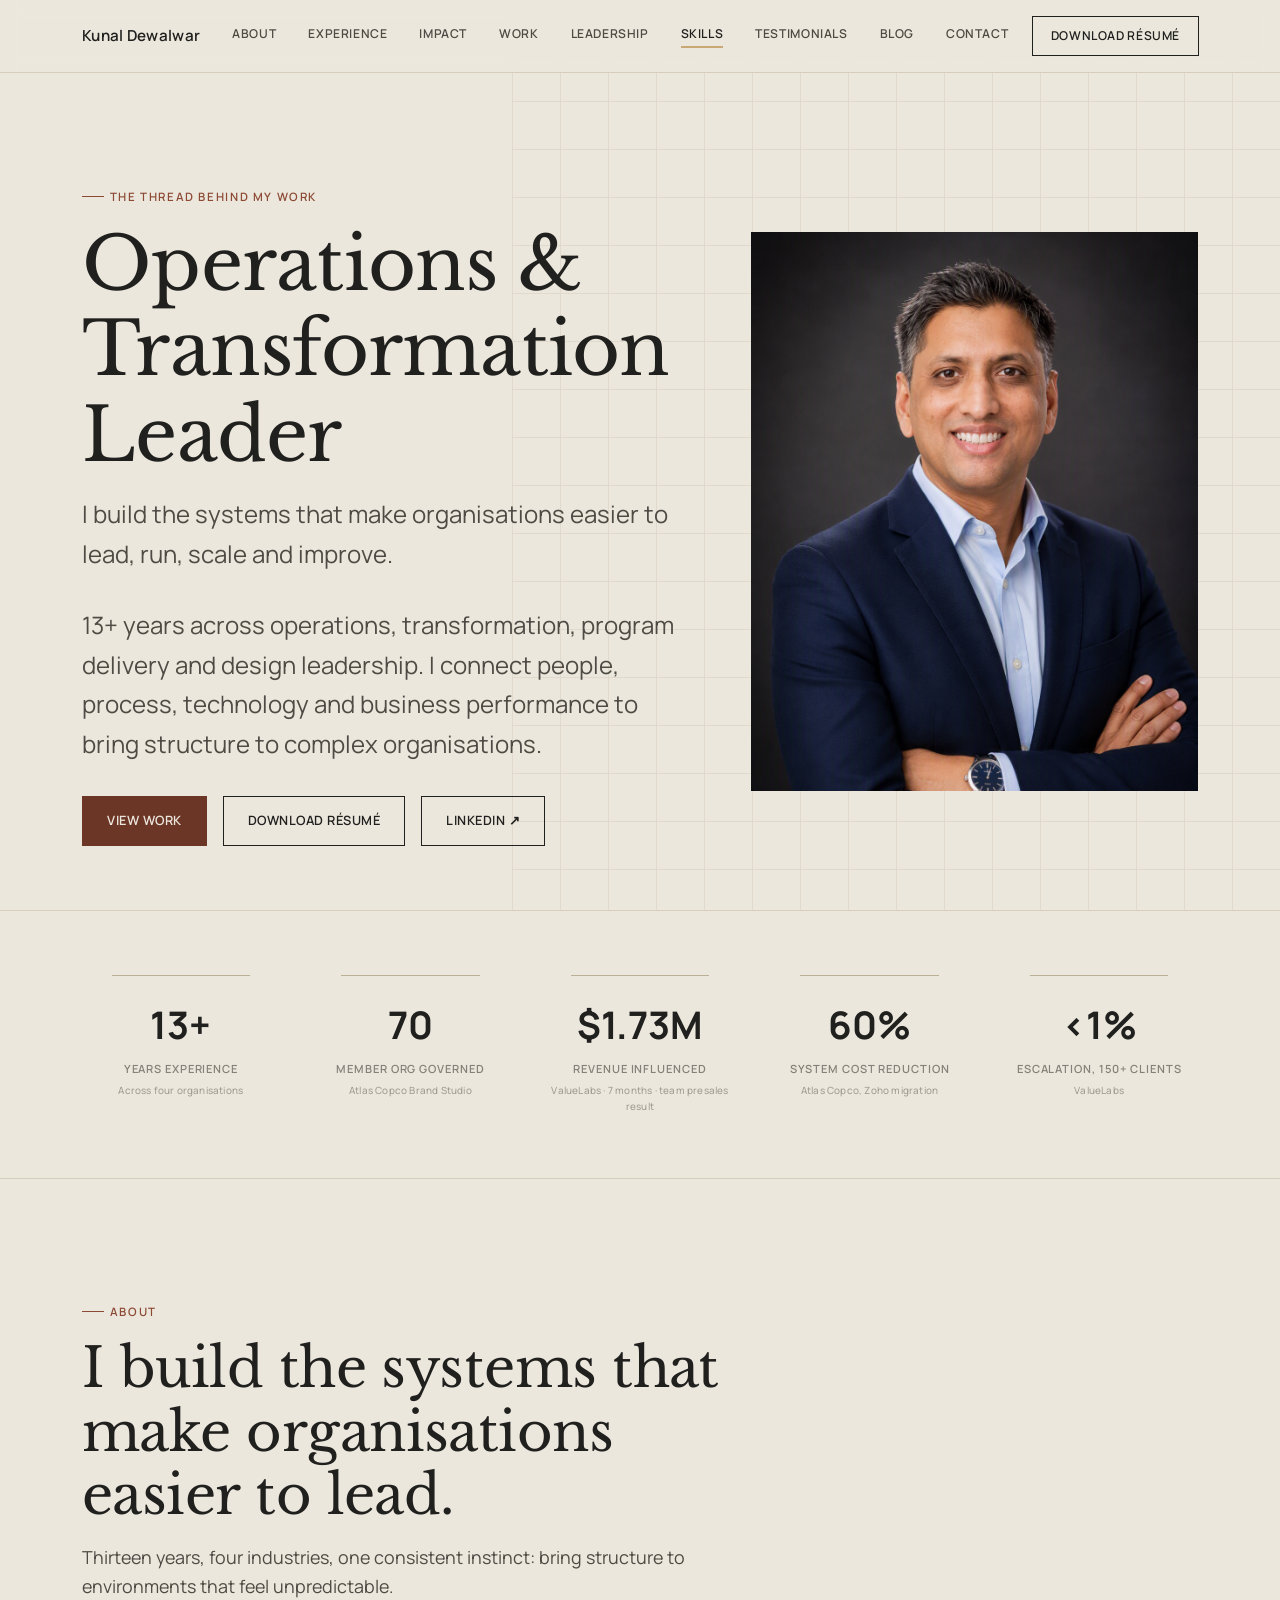
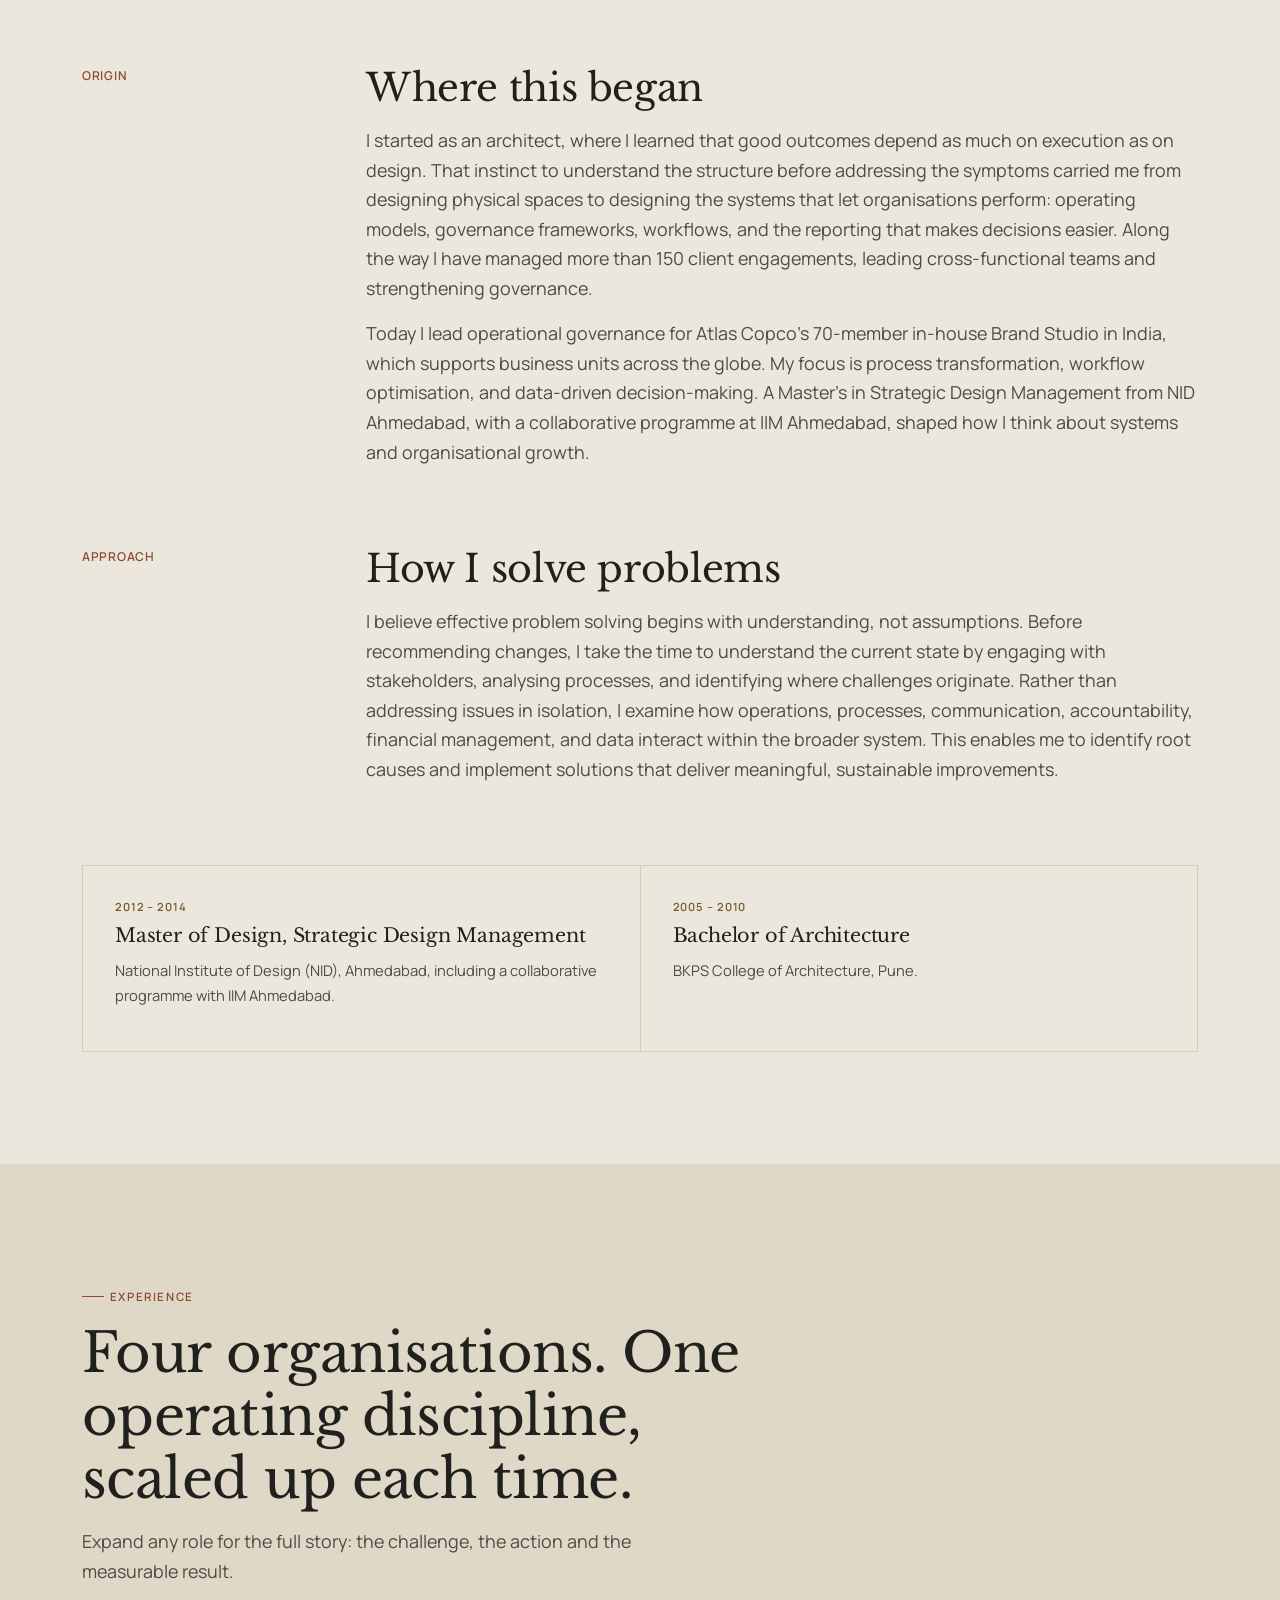
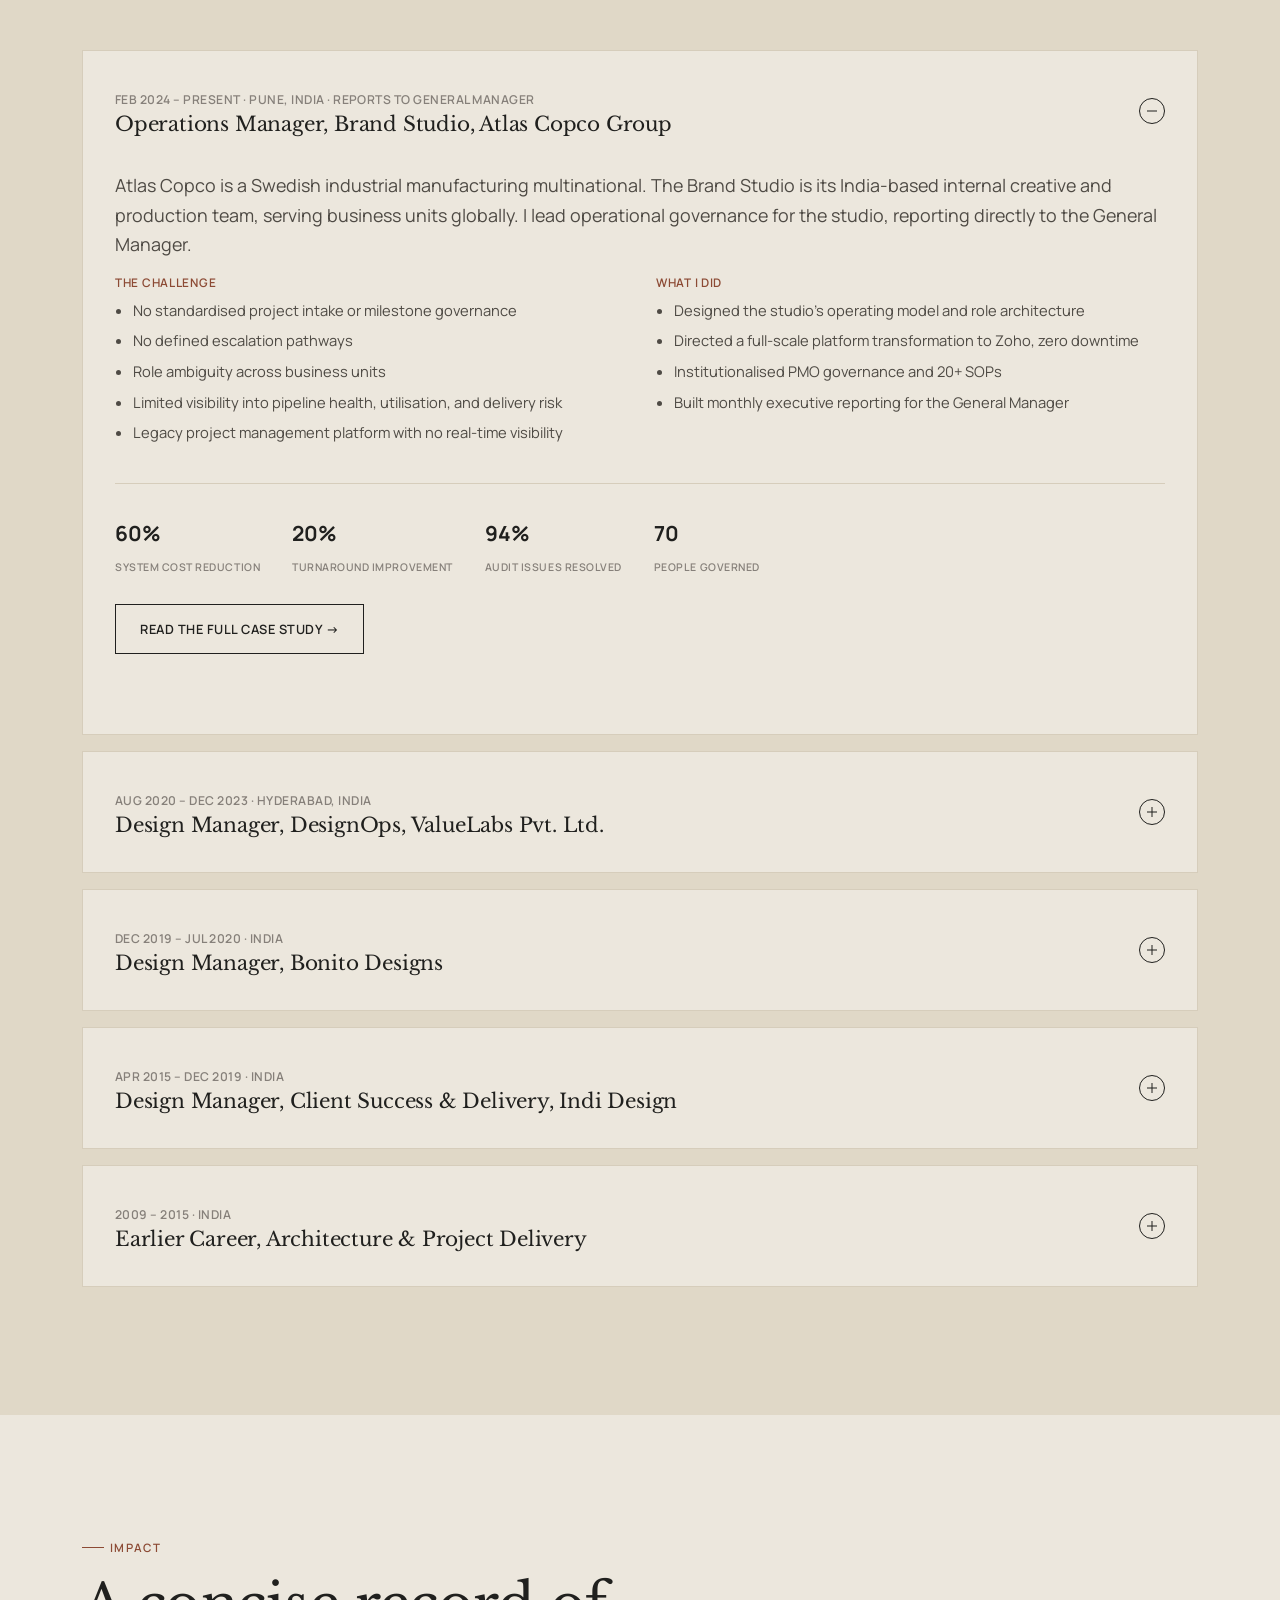
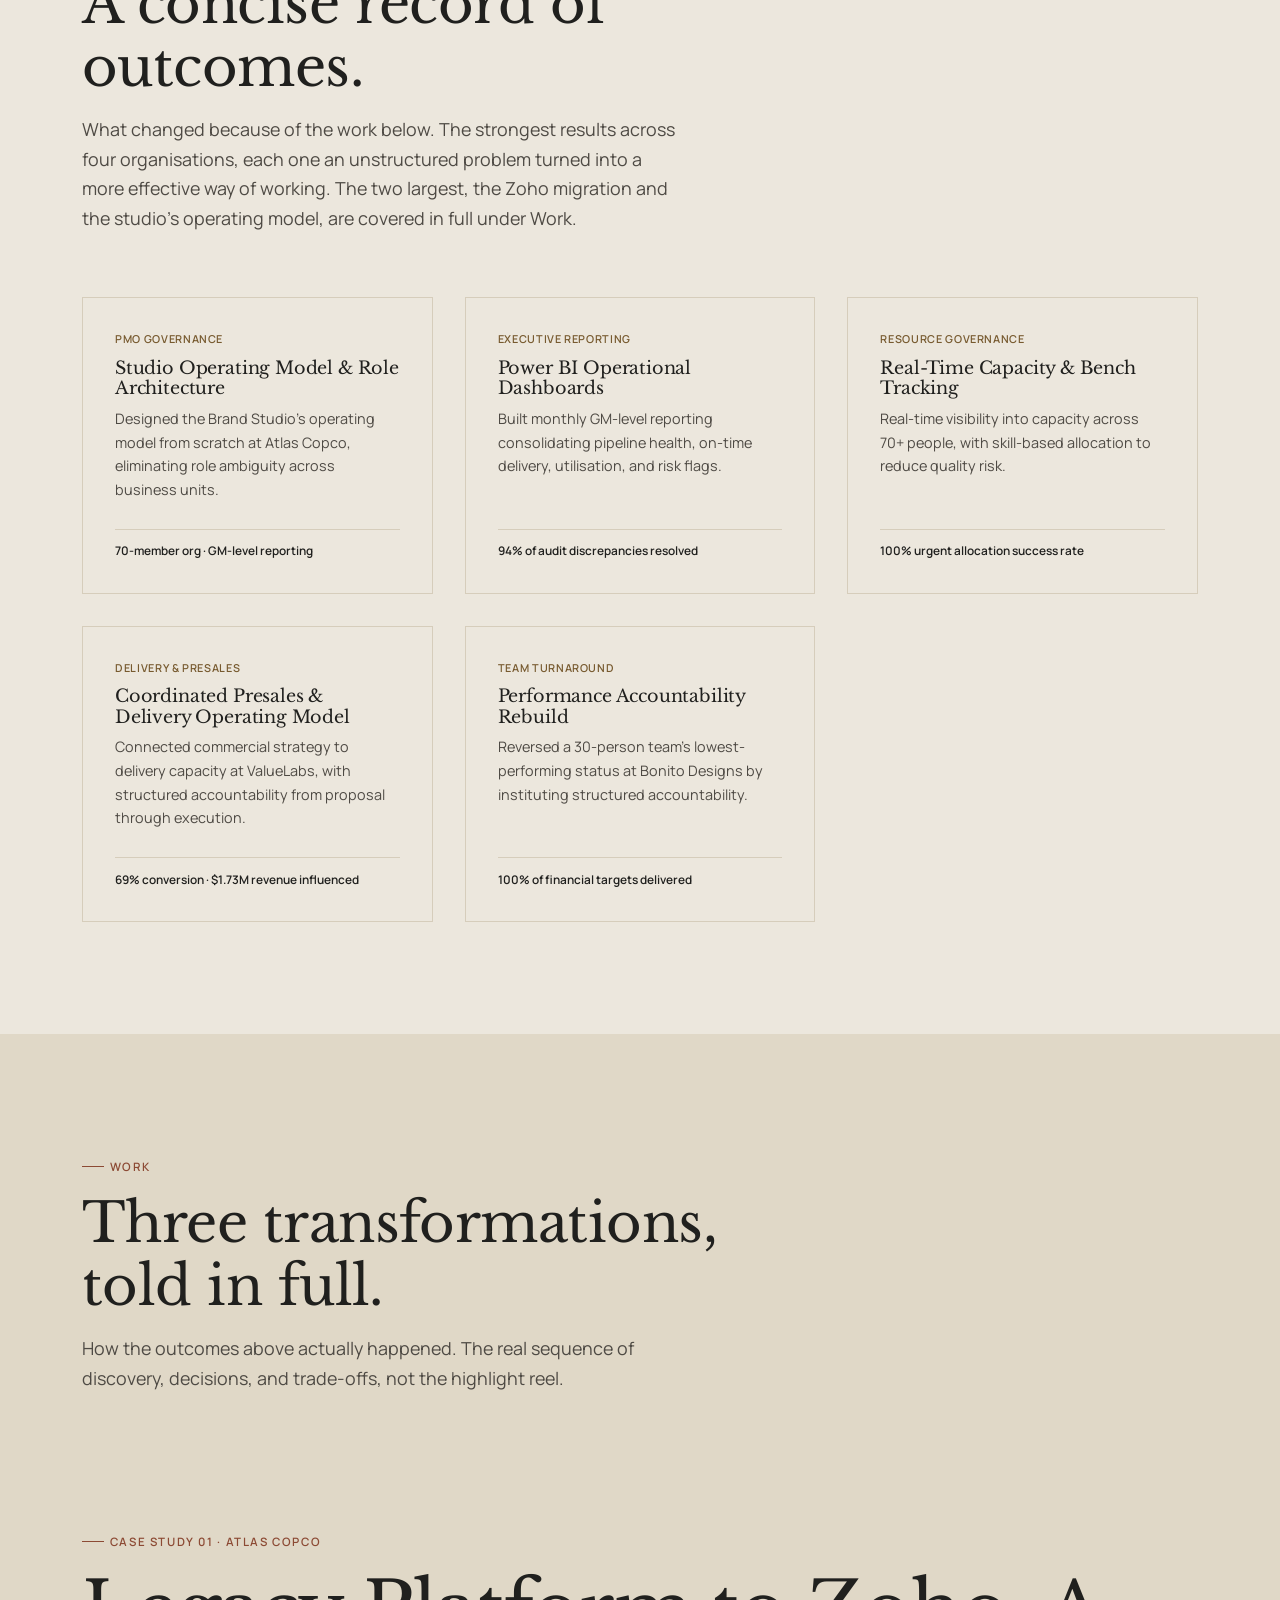
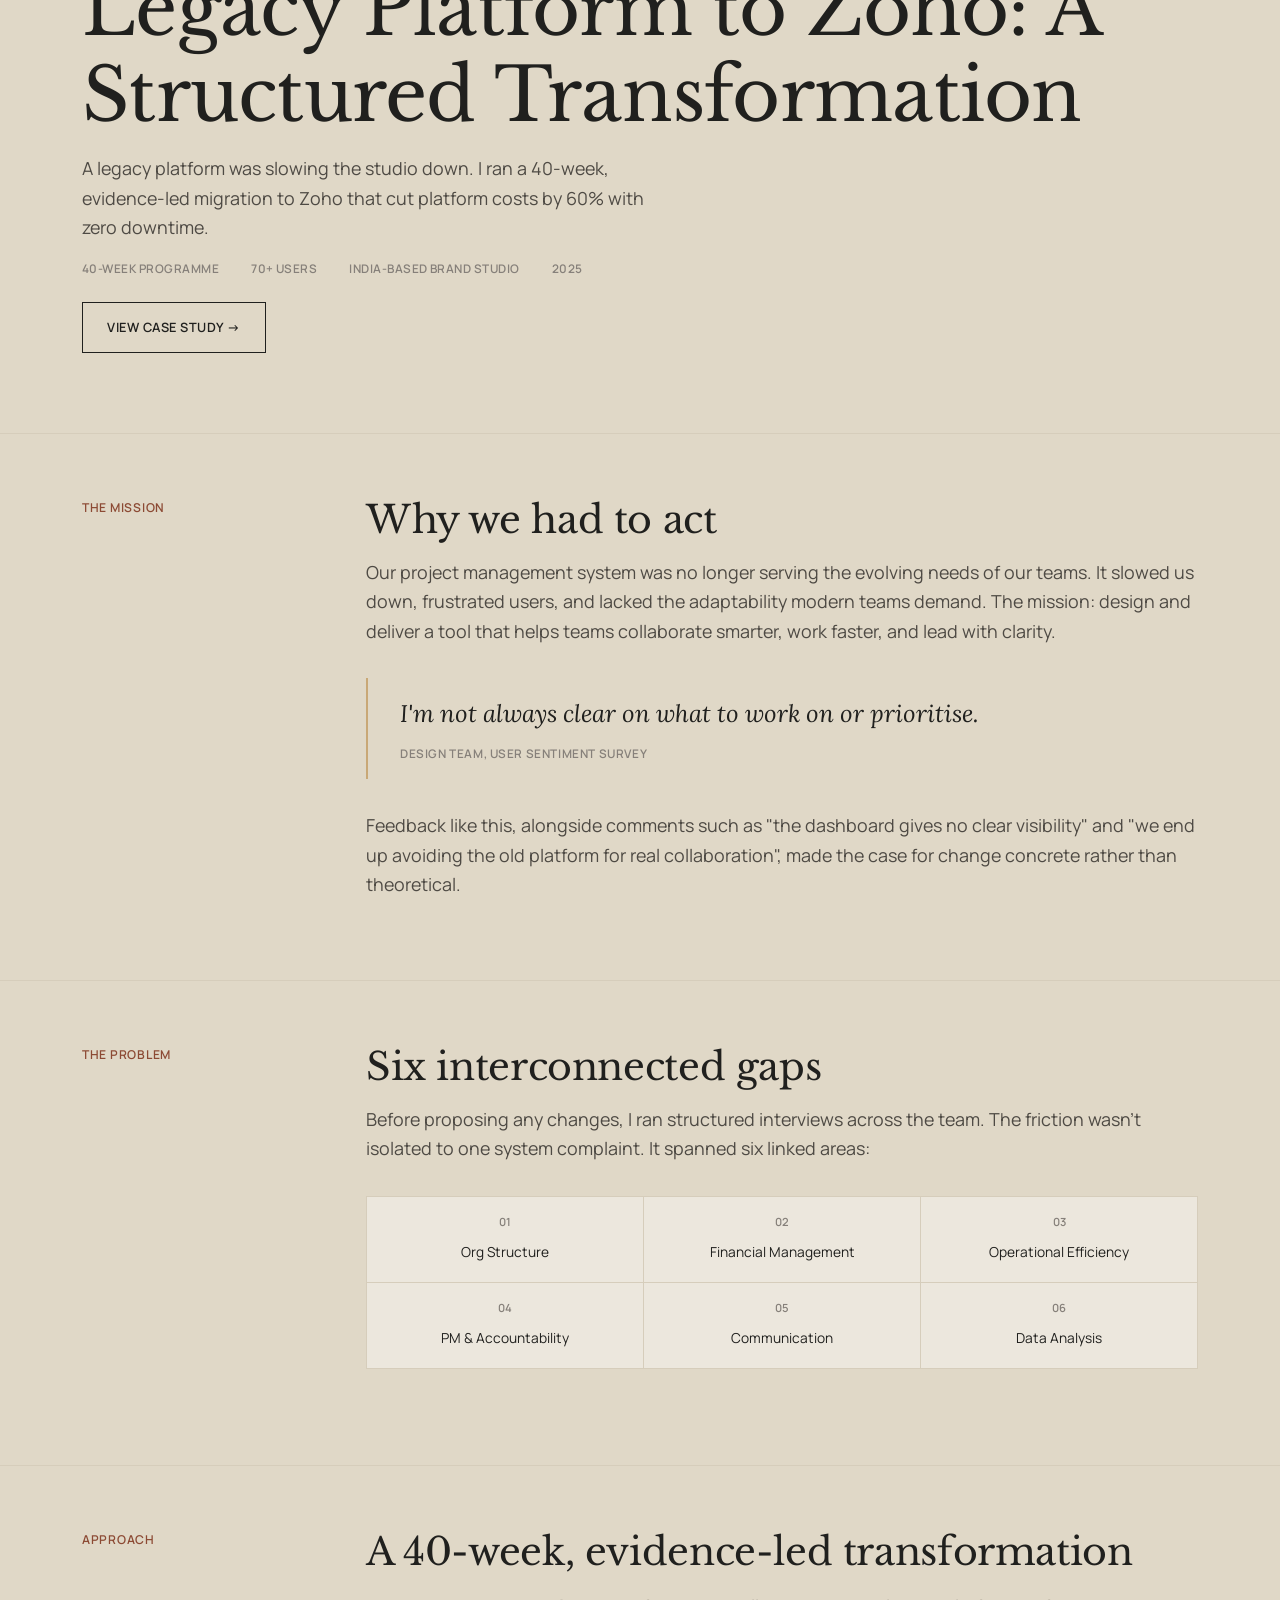
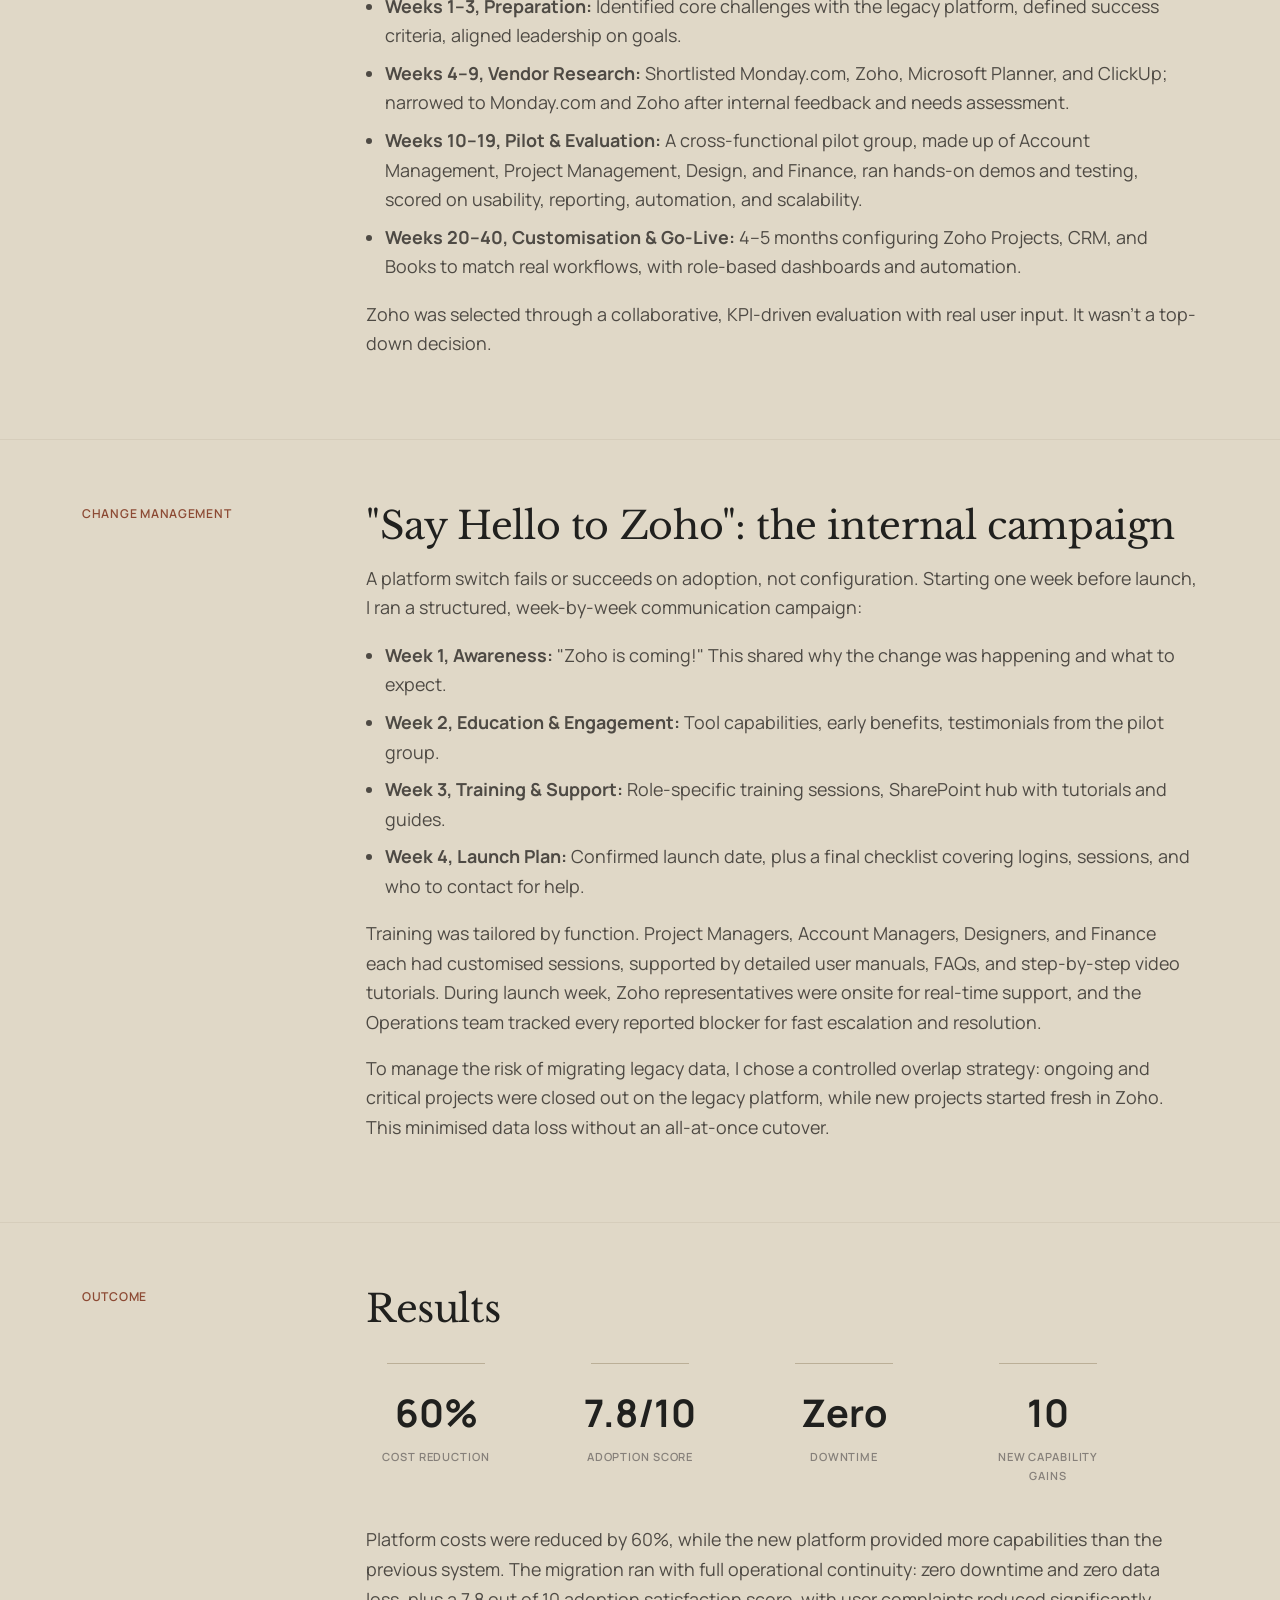
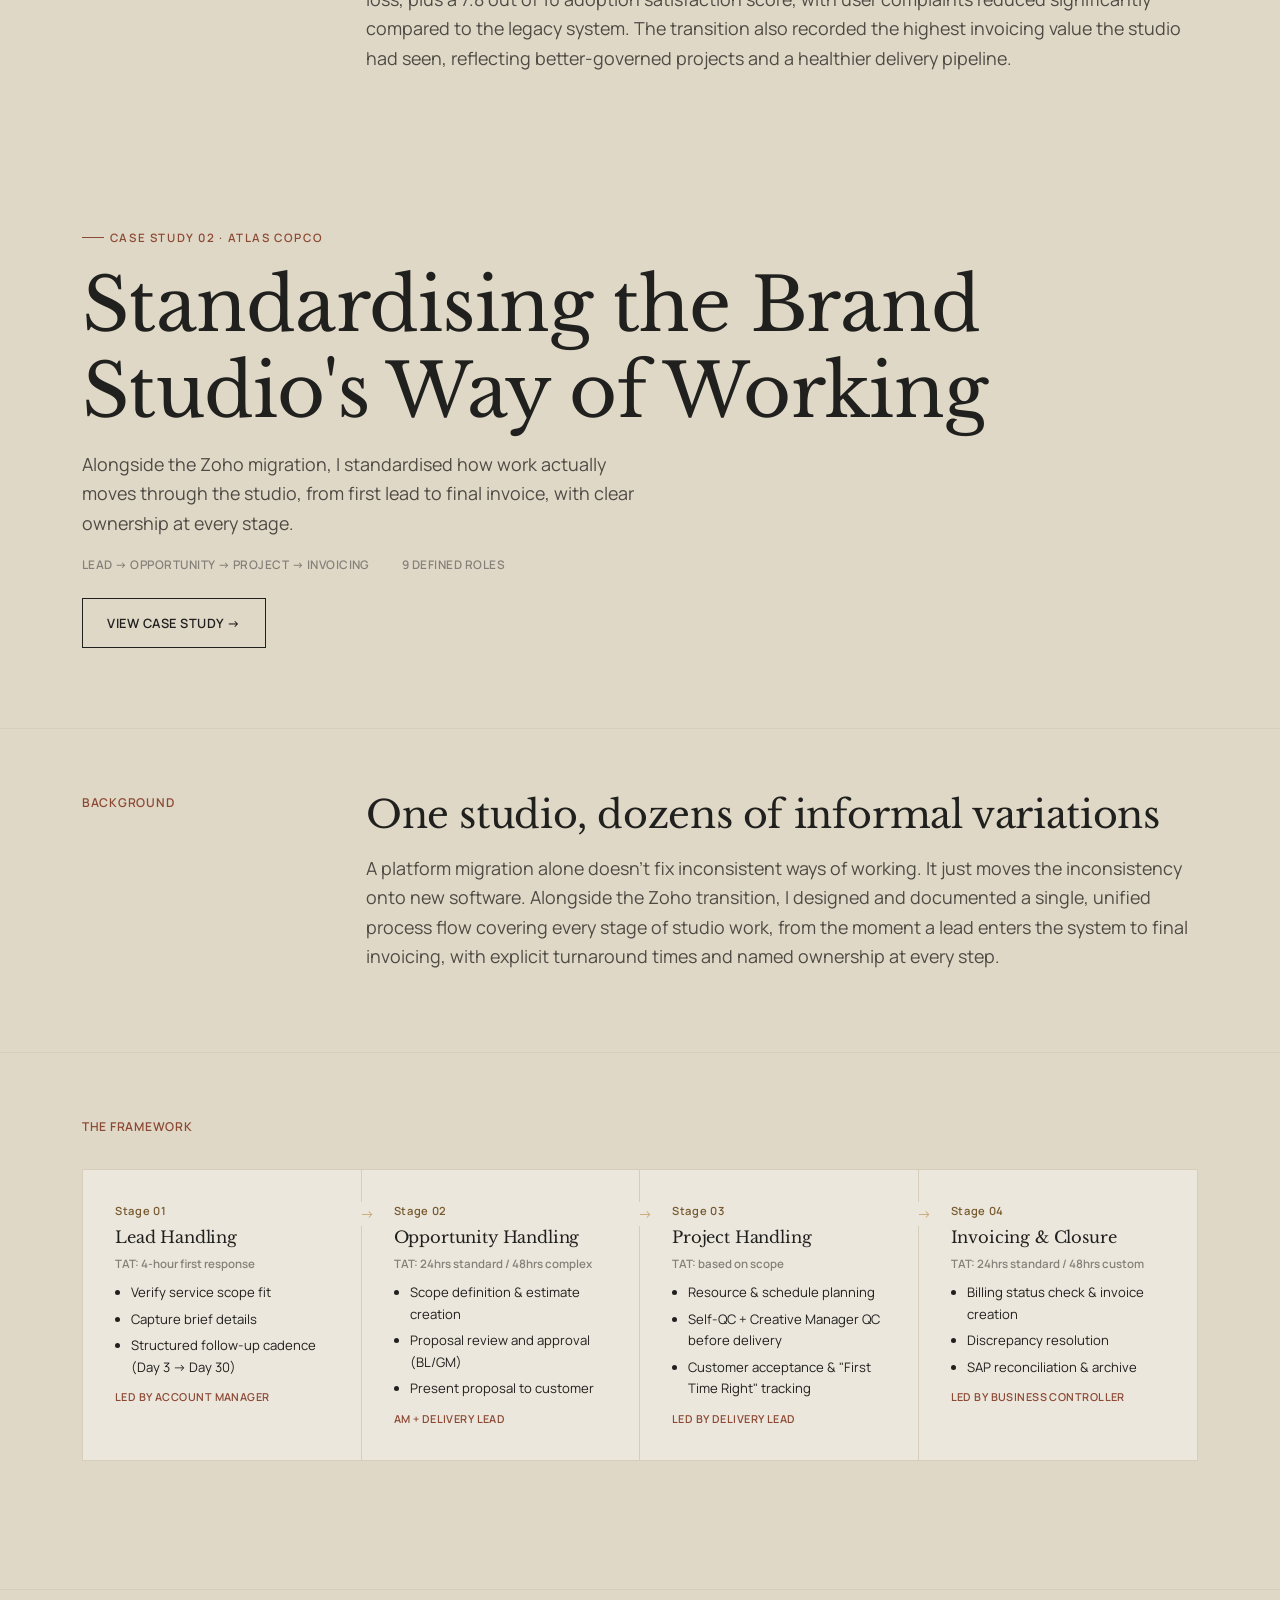
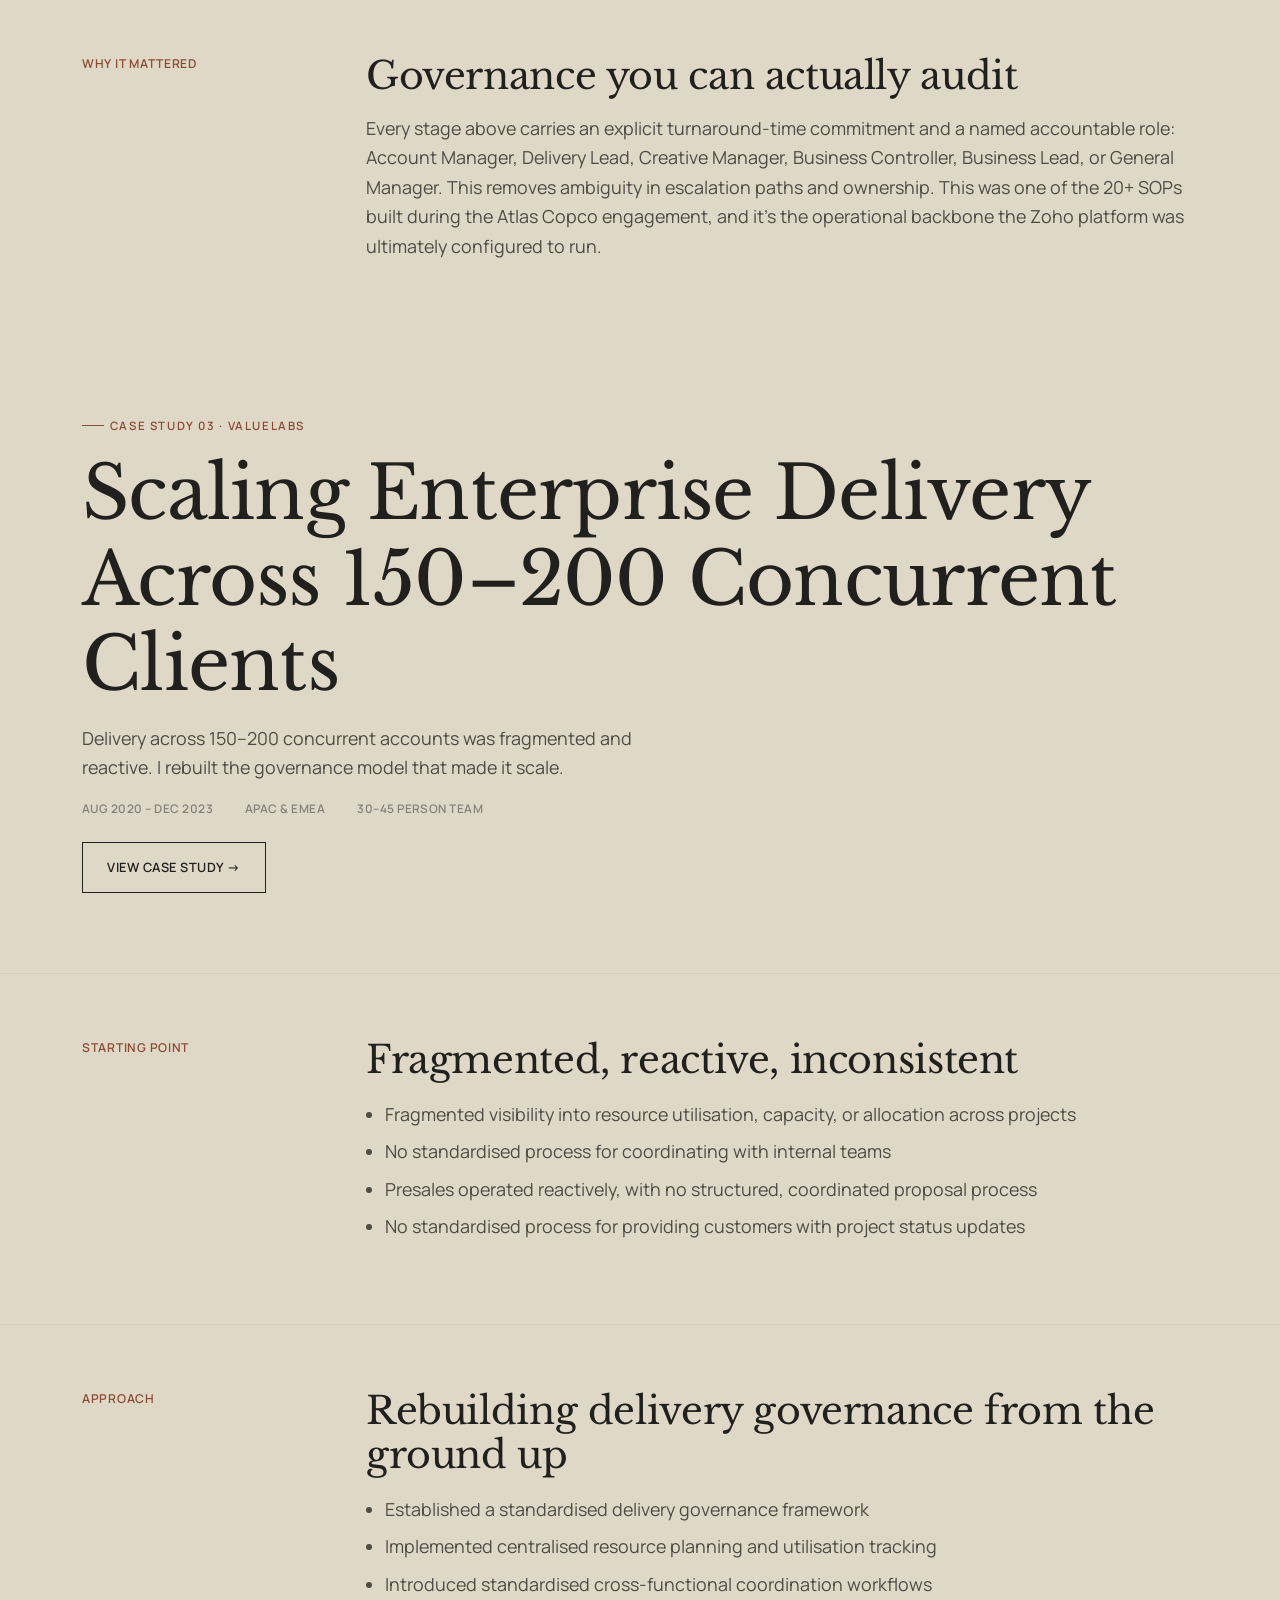
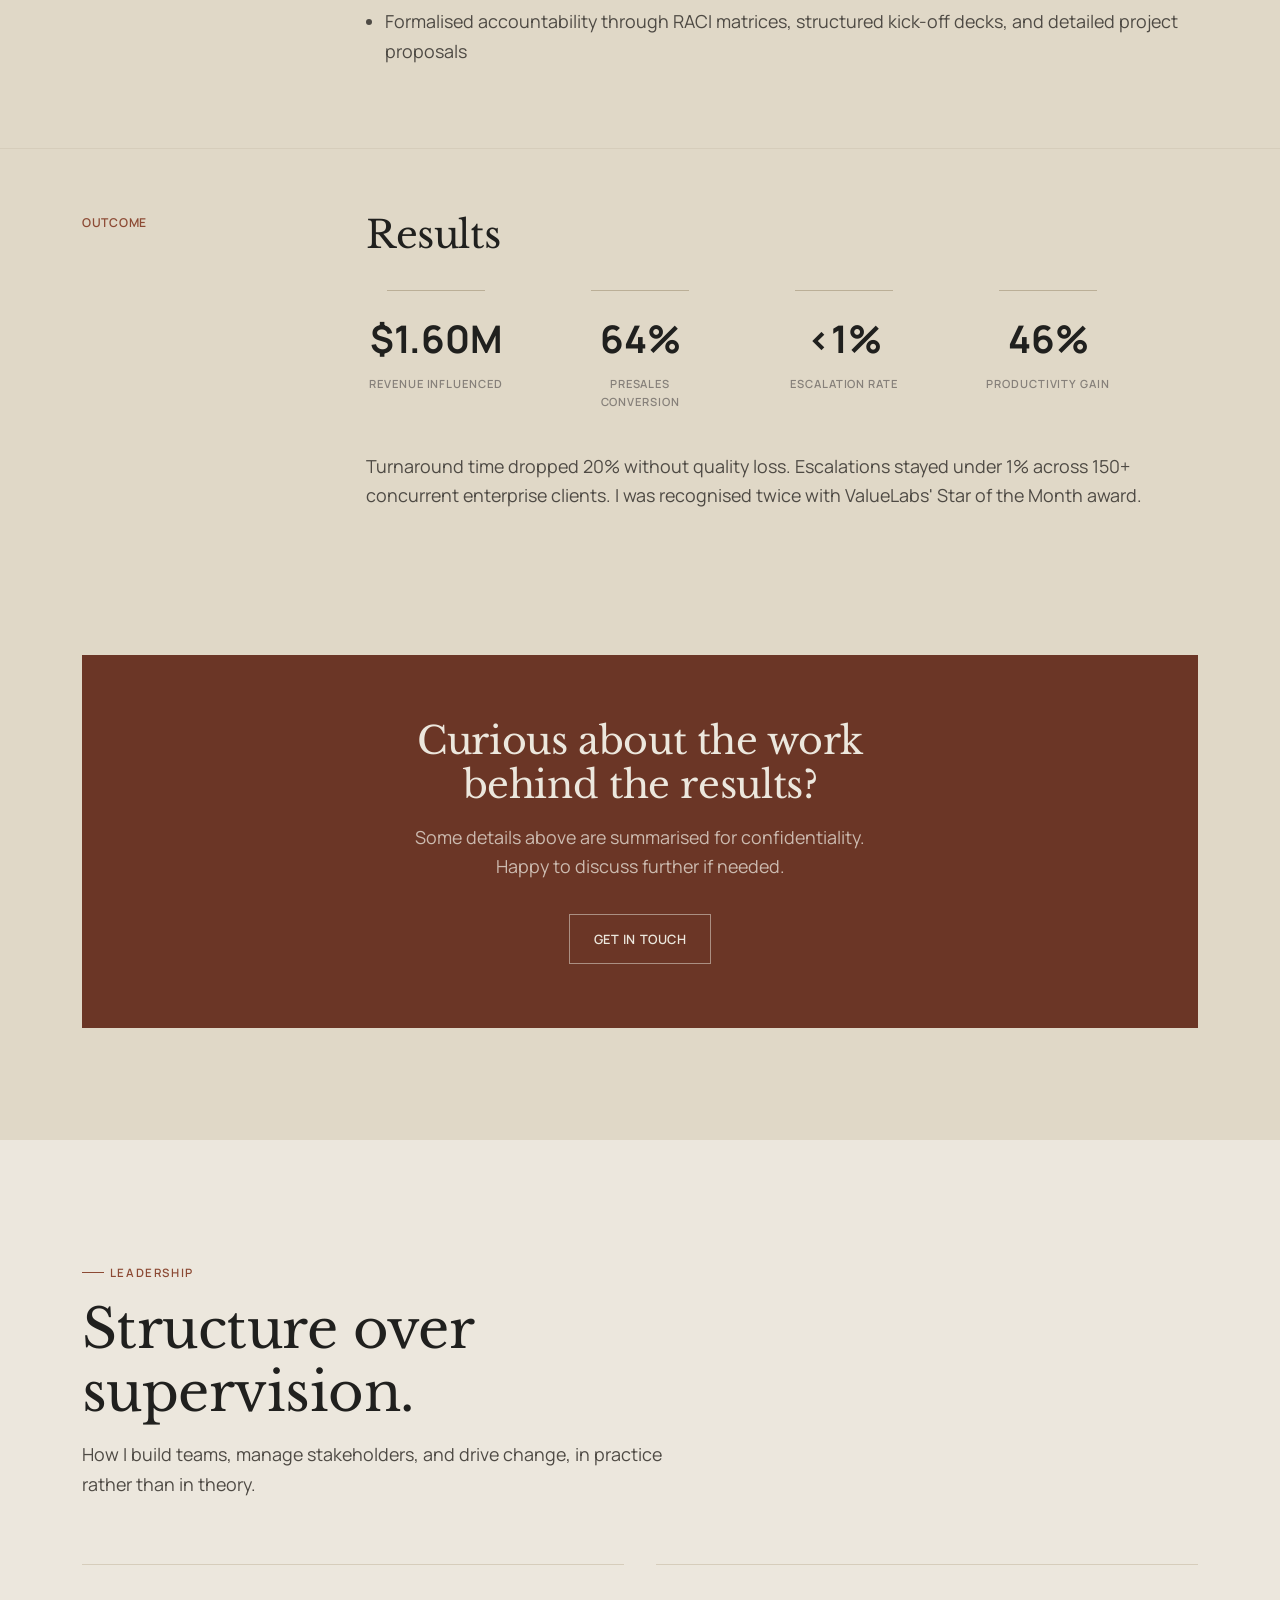
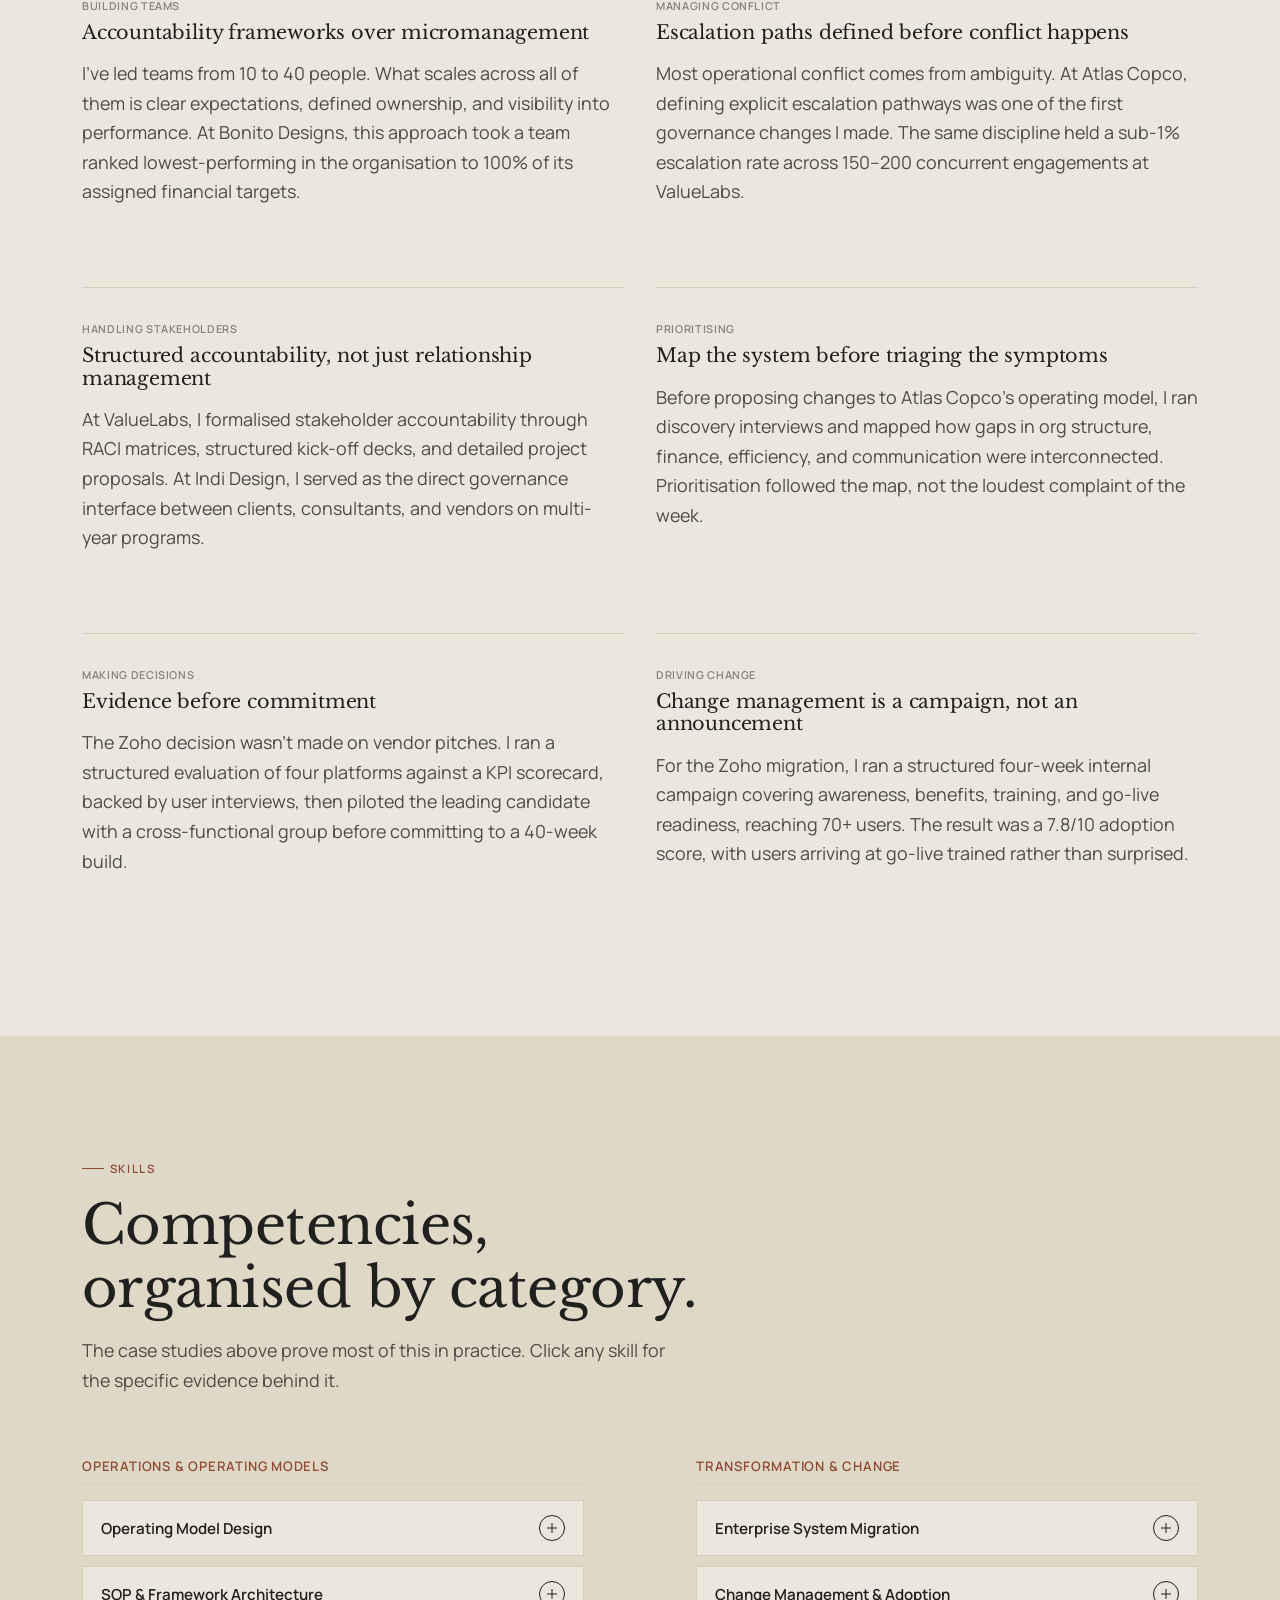
==== commit 10fe991a: "Update index.html" ====
--- a/index.html
+++ b/index.html
@@ -15,7 +15,7 @@
 <link rel="preconnect" href="https://fonts.googleapis.com">
 <link rel="preconnect" href="https://fonts.gstatic.com" crossorigin>
 <link href="https://fonts.googleapis.com/css2?family=Libre+Baskerville:ital,wght@0,400;0,700;1,400&family=Lora:ital,wght@1,400;1,500&family=Manrope:wght@400;500;600;700;800&display=swap" rel="stylesheet">
-<link rel="stylesheet" href="style.css?v=4">
+<link rel="stylesheet" href="style.css?v=3">
 
 <!-- Google Analytics (GA4) -->
 <script async src="https://www.googletagmanager.com/gtag/js?id=G-5FJBK6BG4V"></script>
@@ -147,12 +147,12 @@
         <p>Thirteen years, four industries, one consistent instinct: bring structure to environments that feel unpredictable.</p>
       </div>
 
-      <div class="case-section-grid reveal origin-story" style="margin-bottom: var(--space-lg);">
+      <div class="case-section-grid reveal" style="margin-bottom: var(--space-lg);">
         <span class="case-section-label">Origin</span>
         <div class="case-section-body">
           <h3>Where this began</h3>
-          <p class="reveal">I started as an architect, where I learned that good outcomes depend as much on execution as on design. That instinct to understand the structure before addressing the symptoms carried me from designing physical spaces to designing the systems that let organisations perform: operating models, governance frameworks, workflows, and the reporting that makes decisions easier. Along the way I have managed more than 150 client engagements, leading cross-functional teams and strengthening governance.</p>
-          <p class="reveal">Today I lead operational governance for Atlas Copco's 70-member in-house Brand Studio in India, which supports business units across the globe. My focus is process transformation, workflow optimisation, and data-driven decision-making. A Master's in Strategic Design Management from NID Ahmedabad, with a collaborative programme at IIM Ahmedabad, shaped how I think about systems and organisational growth.</p>
+          <p>I started as an architect, where I learned that good outcomes depend as much on execution as on design. That instinct to understand the structure before addressing the symptoms carried me from designing physical spaces to designing the systems that let organisations perform: operating models, governance frameworks, workflows, and the reporting that makes decisions easier. Along the way I have managed more than 150 client engagements, leading cross-functional teams and strengthening governance.</p>
+          <p>Today I lead operational governance for Atlas Copco's 70-member in-house Brand Studio in India, which supports business units across the globe. My focus is process transformation, workflow optimisation, and data-driven decision-making. A Master's in Strategic Design Management from NID Ahmedabad, with a collaborative programme at IIM Ahmedabad, shaped how I think about systems and organisational growth.</p>
         </div>
       </div>
 
@@ -164,13 +164,13 @@
         </div>
       </div>
 
-      <div class="pillars-grid reveal-group" style="grid-template-columns: repeat(2, 1fr); margin-top: var(--space-lg);">
-        <div class="pillar reveal">
+      <div class="pillars-grid reveal" style="grid-template-columns: repeat(2, 1fr); margin-top: var(--space-lg);">
+        <div class="pillar">
           <span class="pillar-tag">2012 – 2014</span>
           <h3>Master of Design, Strategic Design Management</h3>
           <p>National Institute of Design (NID), Ahmedabad, including a collaborative programme with IIM Ahmedabad.</p>
         </div>
-        <div class="pillar reveal">
+        <div class="pillar">
           <span class="pillar-tag">2005 – 2010</span>
           <h3>Bachelor of Architecture</h3>
           <p>BKPS College of Architecture, Pune.</p>
@@ -340,7 +340,7 @@
         <h2>A concise record of outcomes.</h2>
         <p>What changed because of the work below. The strongest results across four organisations, each one an unstructured problem turned into a more effective way of working. The two largest, the Zoho migration and the studio's operating model, are covered in full under Work.</p>
       </div>
-      <div class="initiative-grid reveal-group">
+      <div class="initiative-grid">
         <div class="initiative-card reveal">
           <span class="initiative-tag">PMO Governance</span>
           <h3>Studio Operating Model &amp; Role Architecture</h3>
@@ -370,39 +370,6 @@
           <h3>Performance Accountability Rebuild</h3>
           <p>Reversed a 30-person team's lowest-performing status at Bonito Designs by instituting structured accountability.</p>
           <div class="initiative-meta">100% of financial targets delivered</div>
-        </div>
-      </div>
-    </div>
-  </section>
-
-  <!-- ============ CAPABILITIES ============ -->
-  <section class="section" id="capabilities">
-    <div class="container">
-      <div class="section-head reveal">
-        <span class="eyebrow">Capabilities</span>
-        <h2>Where I create value.</h2>
-        <p>Five areas I return to, in every organisation I've led operations for.</p>
-      </div>
-      <div class="capabilities-grid reveal-group">
-        <div class="capability-card reveal">
-          <span class="initiative-tag">Operating Models &amp; Governance</span>
-          <p>Designing the structures, role architecture, and workflows that let an organisation run without ambiguity.</p>
-        </div>
-        <div class="capability-card reveal">
-          <span class="initiative-tag">PMO &amp; Delivery Governance</span>
-          <p>Turning delivery from reactive to predictable through accountability frameworks, RACI structures, and defined escalation paths.</p>
-        </div>
-        <div class="capability-card reveal">
-          <span class="initiative-tag">Business Transformation</span>
-          <p>Leading evidence-led platform and process change, from vendor evaluation through adoption, without disrupting the business.</p>
-        </div>
-        <div class="capability-card reveal">
-          <span class="initiative-tag">Creative &amp; Studio Operations</span>
-          <p>Bringing PMO-grade discipline to creative and design environments, where that rigour is often the missing piece.</p>
-        </div>
-        <div class="capability-card reveal">
-          <span class="initiative-tag">Data &amp; Performance Reporting</span>
-          <p>Building the dashboards and reporting rhythms that give leadership real visibility into pipeline, utilisation, and risk.</p>
         </div>
       </div>
     </div>
@@ -695,7 +662,7 @@
         <h2>Structure over supervision.</h2>
         <p>How I build teams, manage stakeholders, and drive change, in practice rather than in theory.</p>
       </div>
-      <div class="principles-grid reveal-group">
+      <div class="principles-grid">
         <div class="principle-card reveal">
           <span class="principle-eyebrow">Building Teams</span>
           <h3>Accountability frameworks over micromanagement</h3>
@@ -739,7 +706,7 @@
         <p>The case studies above prove most of this in practice. Click any skill for the specific evidence behind it.</p>
       </div>
 
-      <div class="skills-grid reveal-group">
+      <div class="skills-grid">
 
         <div class="skills-category reveal">
           <h3>Operations &amp; Operating Models</h3>
@@ -985,7 +952,7 @@
       <span class="eyebrow">Testimonials</span>
       <h2>In Their Words</h2>
     </div>
-    <div class="testimonial-grid reveal-group">
+    <div class="testimonial-grid">
       <a href="https://www.linkedin.com/in/annettealsterholt/" target="_blank" rel="noopener noreferrer" class="testimonial-card reveal">
         <img src="assets/images/Linkedinicon.webp" alt="LinkedIn" class="testimonial-linkedin-icon">
         <span class="testimonial-mark" aria-hidden="true">"</span>
@@ -1016,7 +983,7 @@
     </div>
     <details class="testimonials-more">
       <summary>Show More Testimonials</summary>
-      <div class="testimonial-grid reveal-group">
+      <div class="testimonial-grid">
         <a href="https://www.linkedin.com/in/ravichandran-balu-4b444a3a/" target="_blank" rel="noopener noreferrer" class="testimonial-card reveal">
           <img src="assets/images/Linkedinicon.webp" alt="LinkedIn" class="testimonial-linkedin-icon">
           <span class="testimonial-mark" aria-hidden="true">"</span>
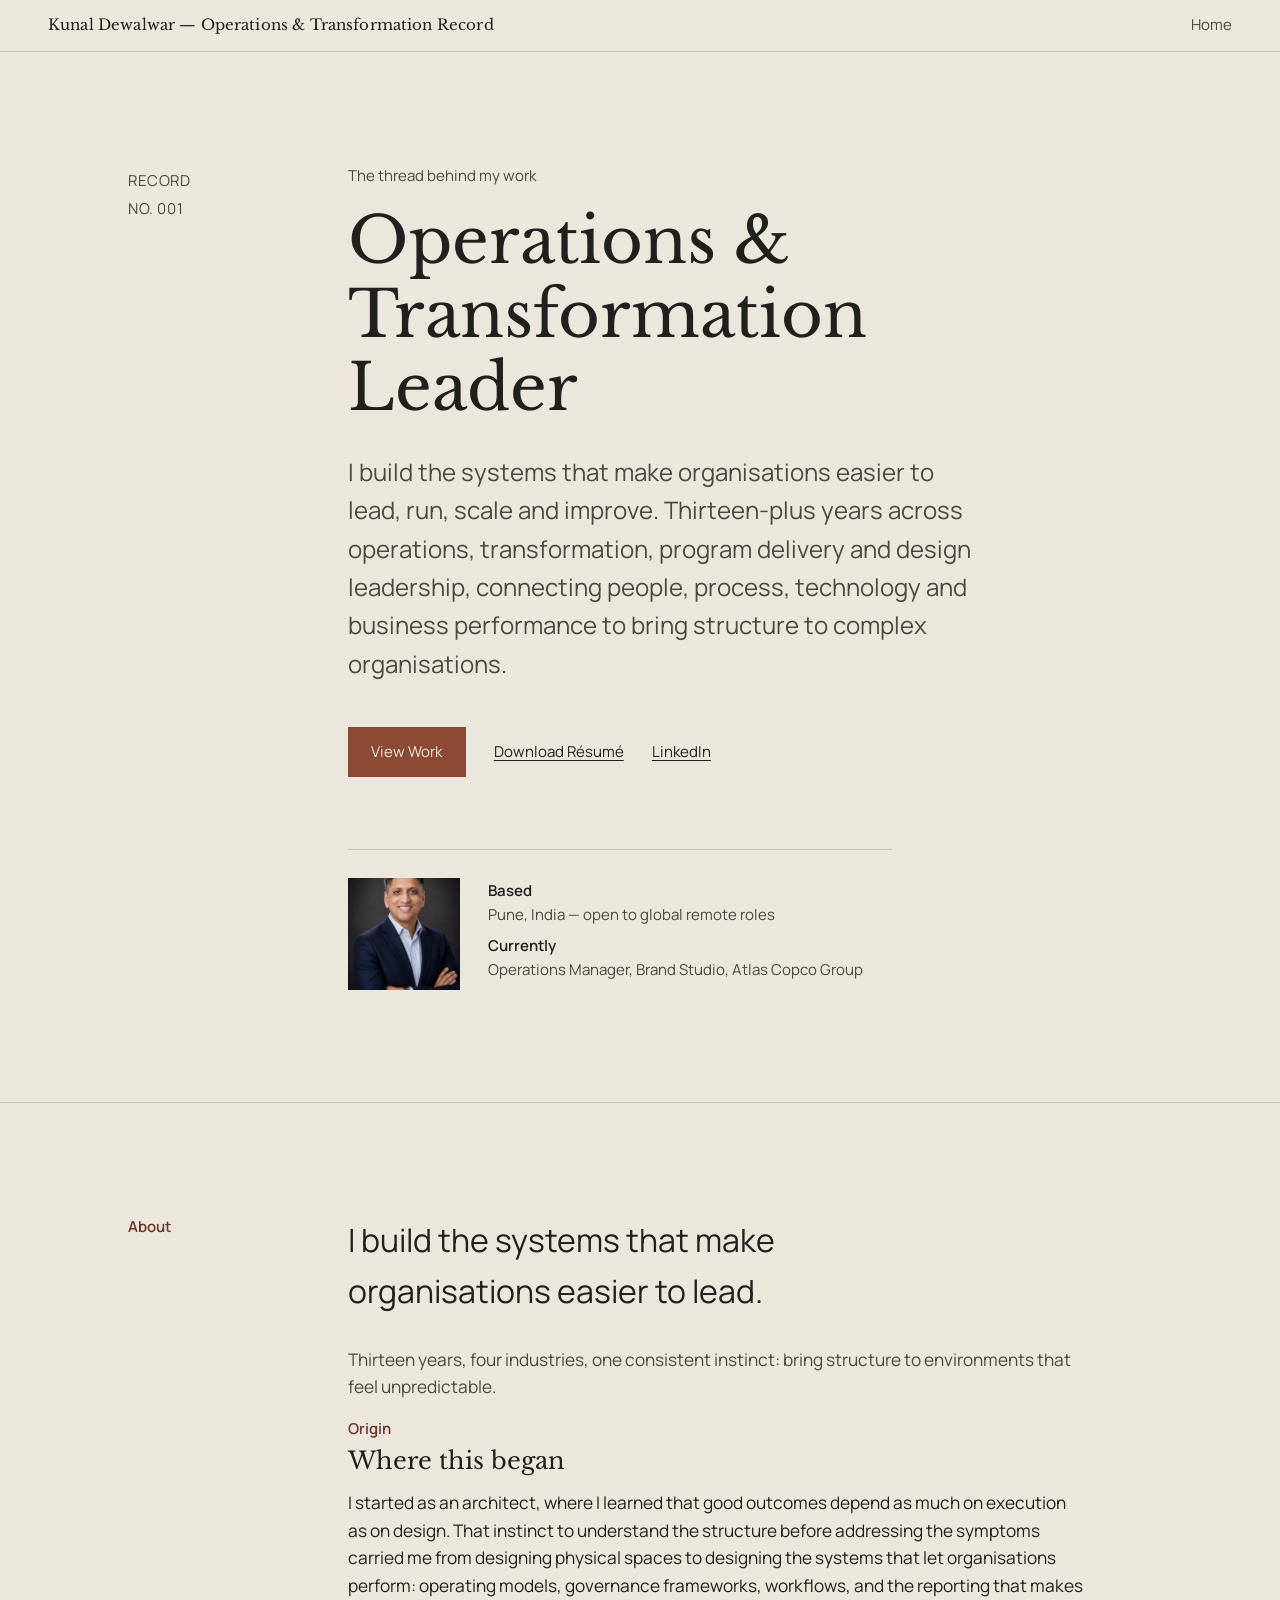
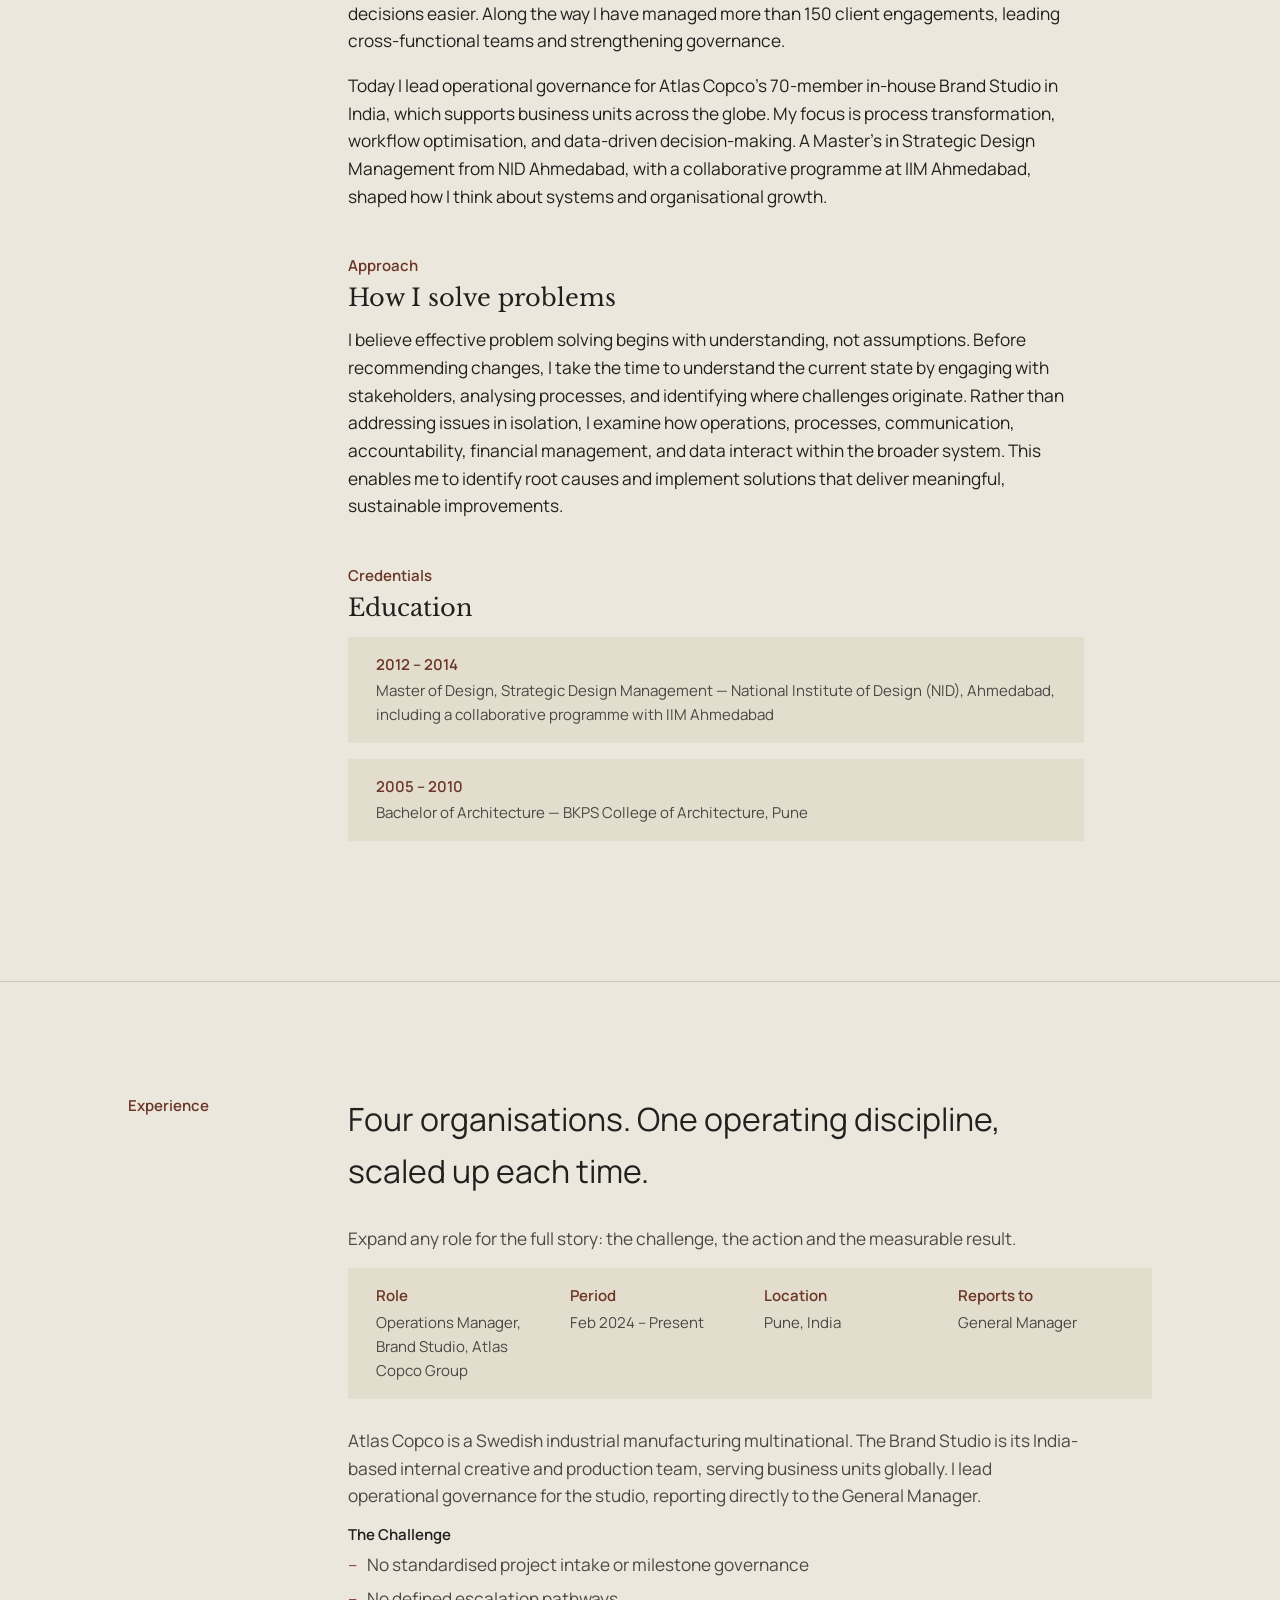
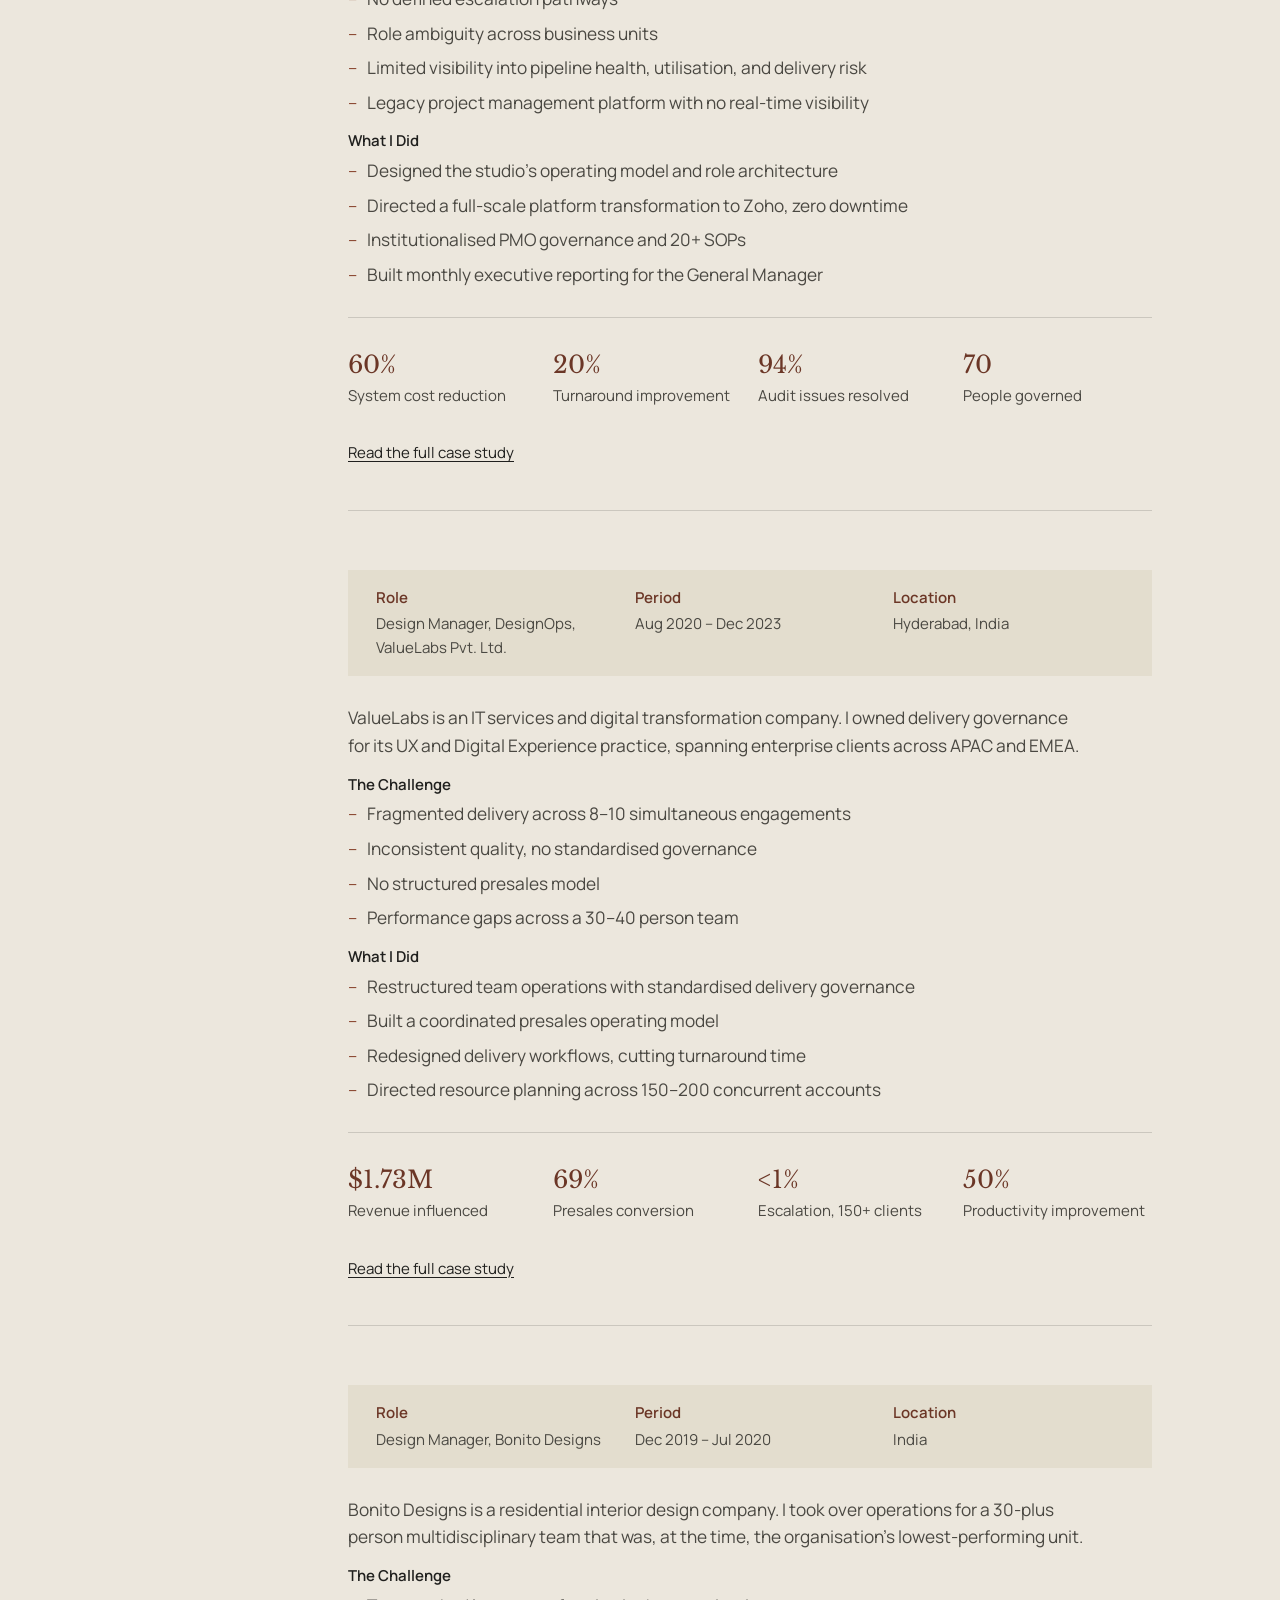
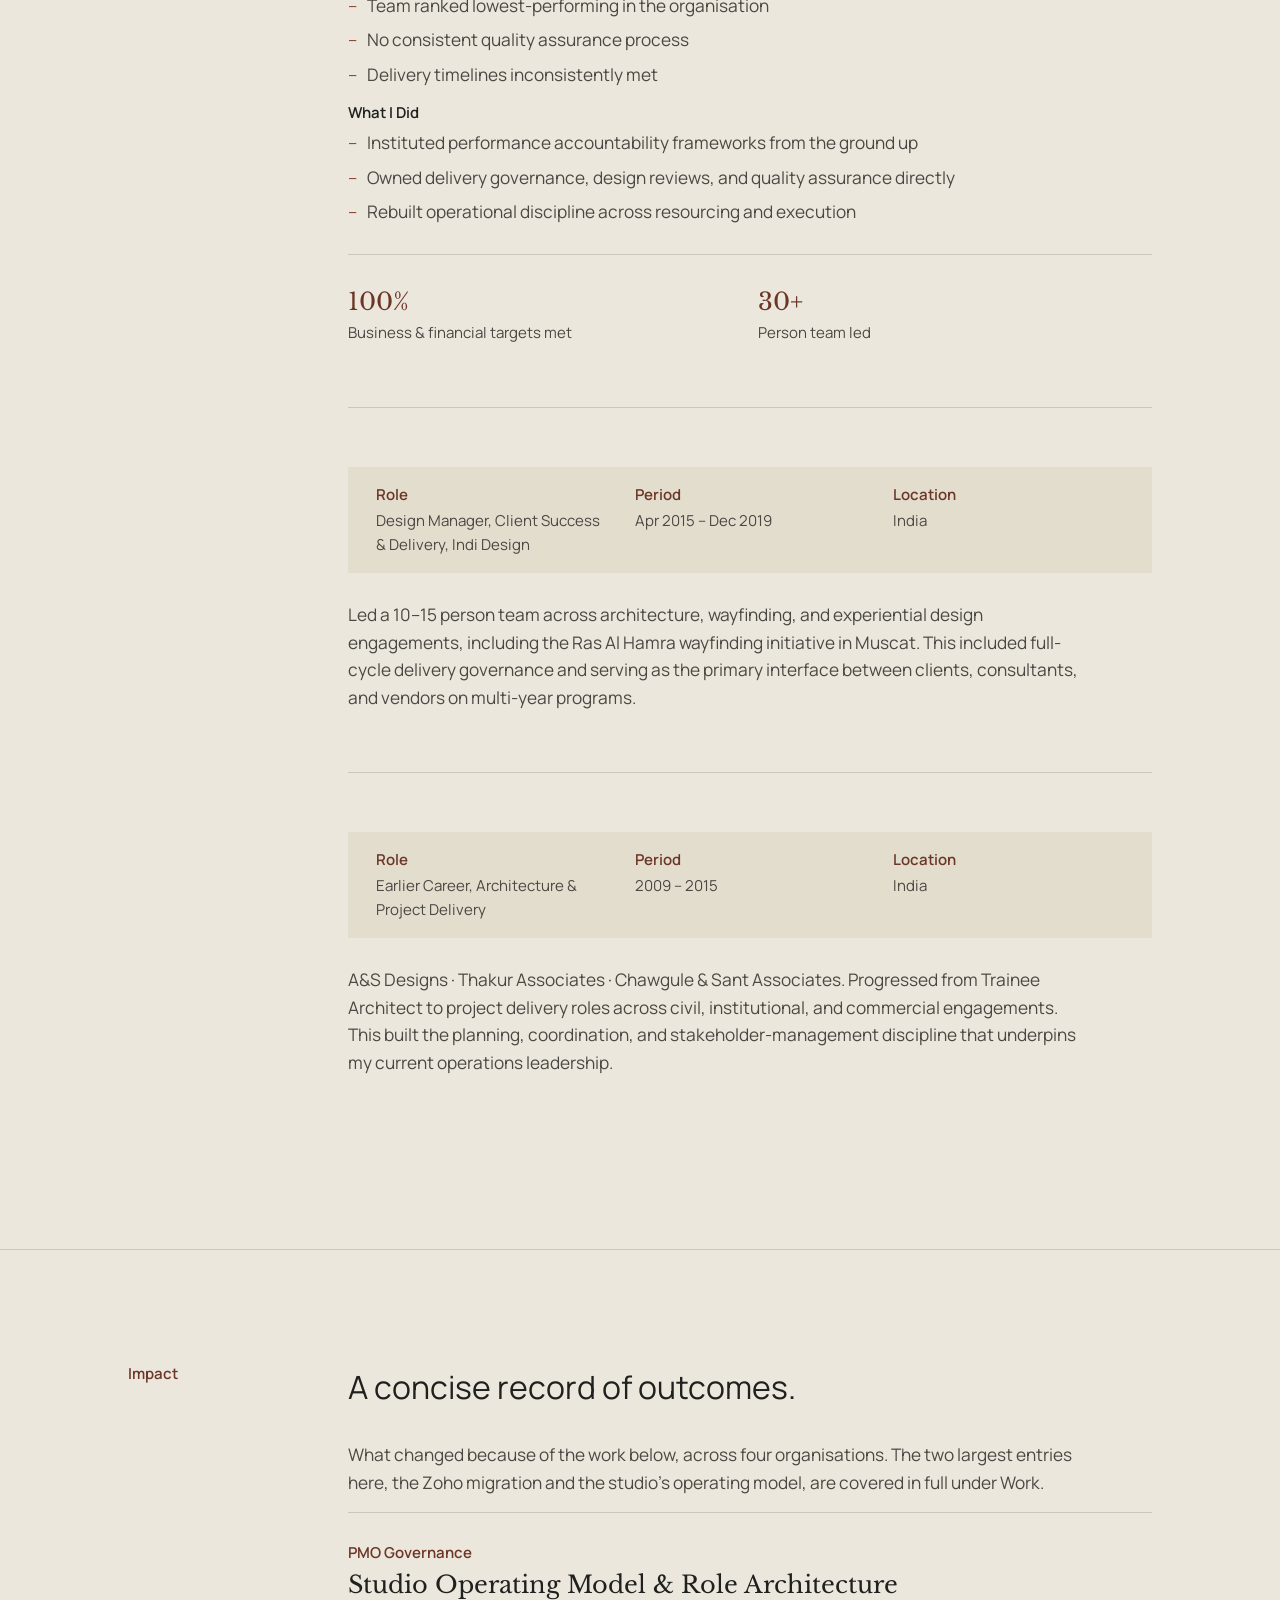
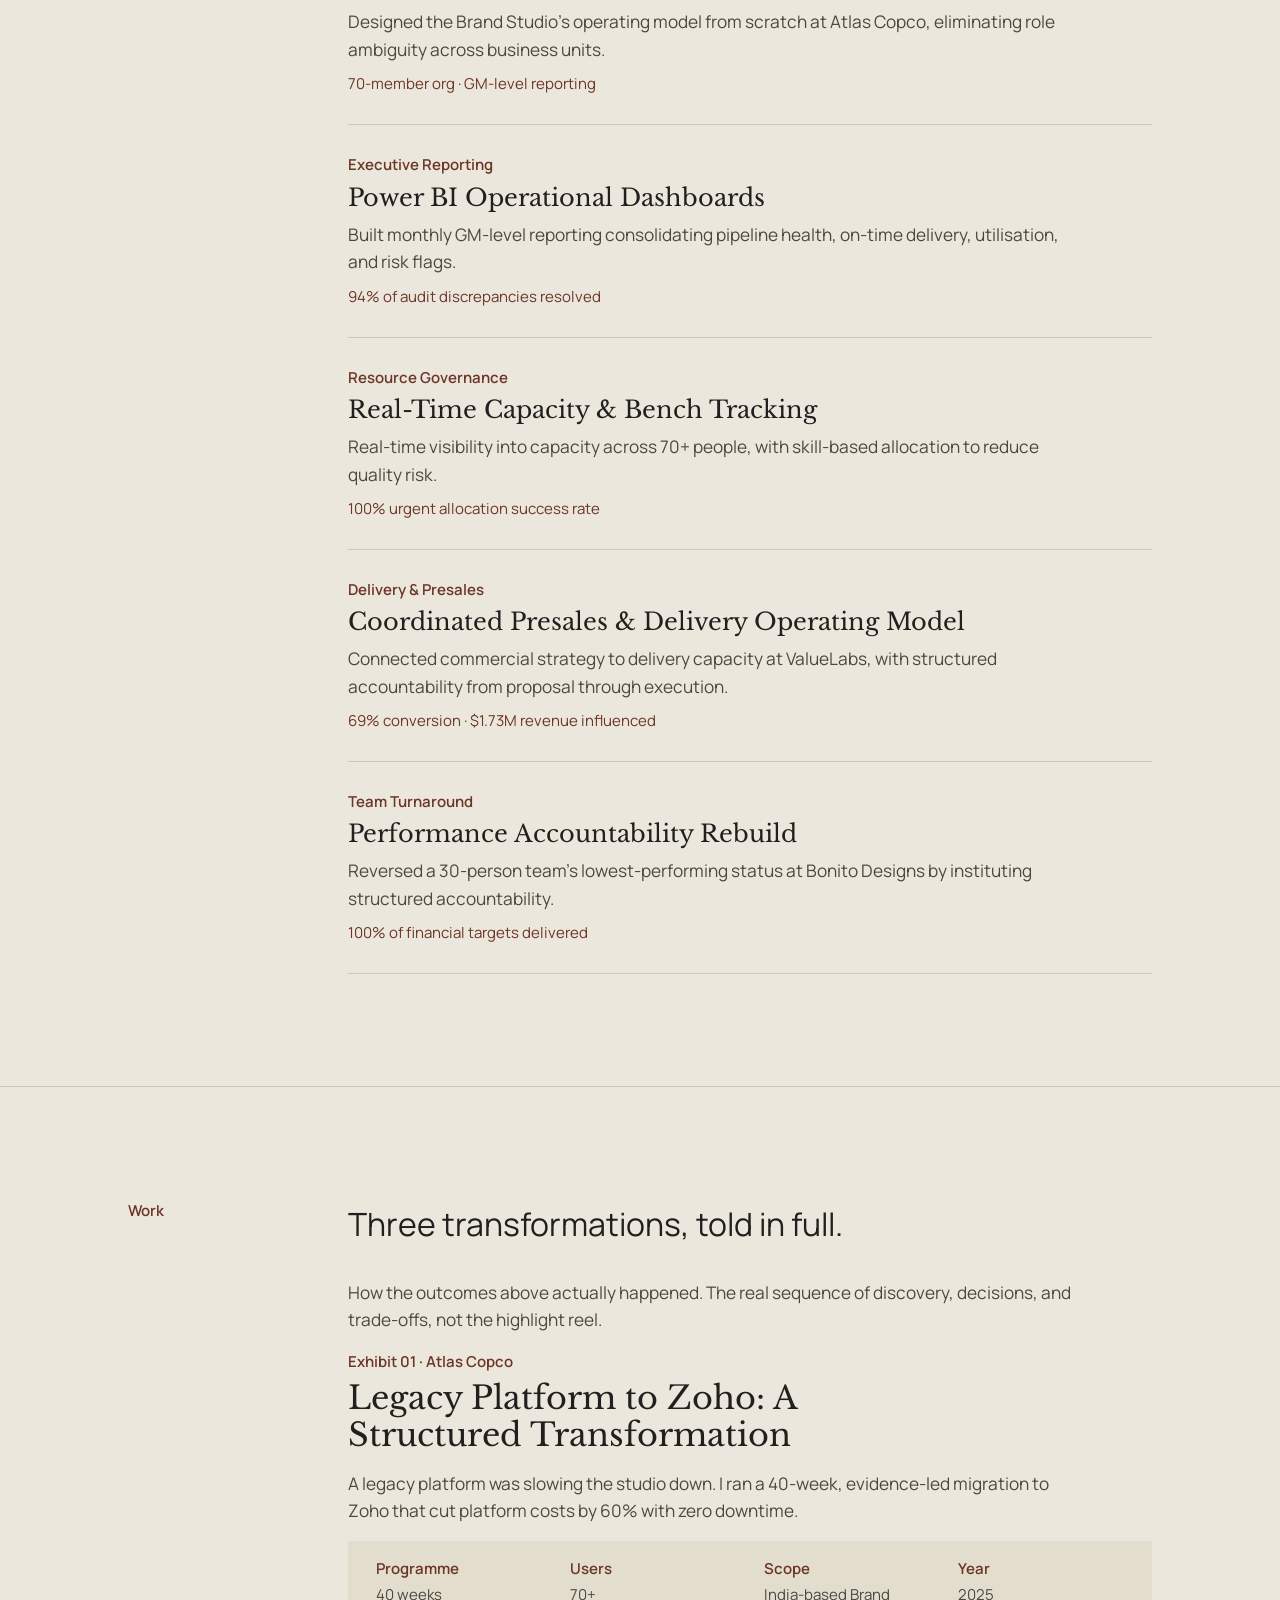
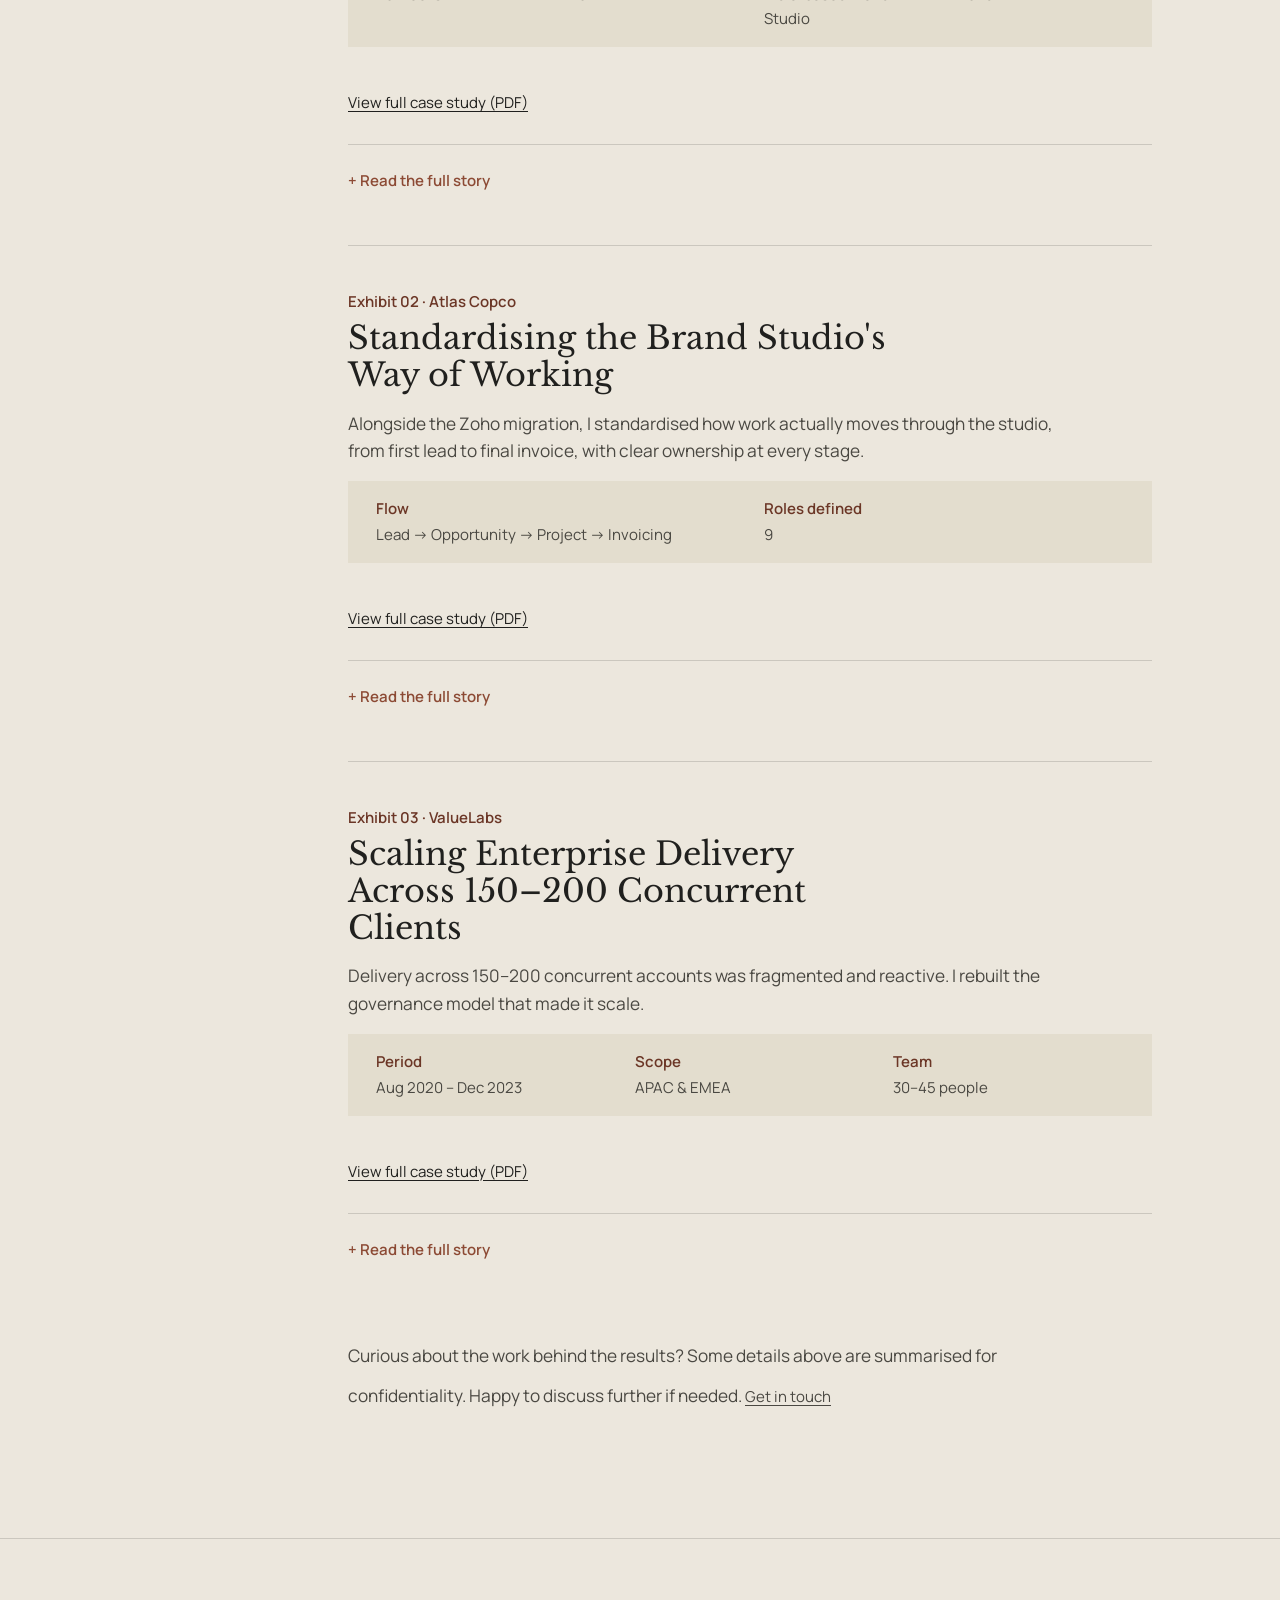
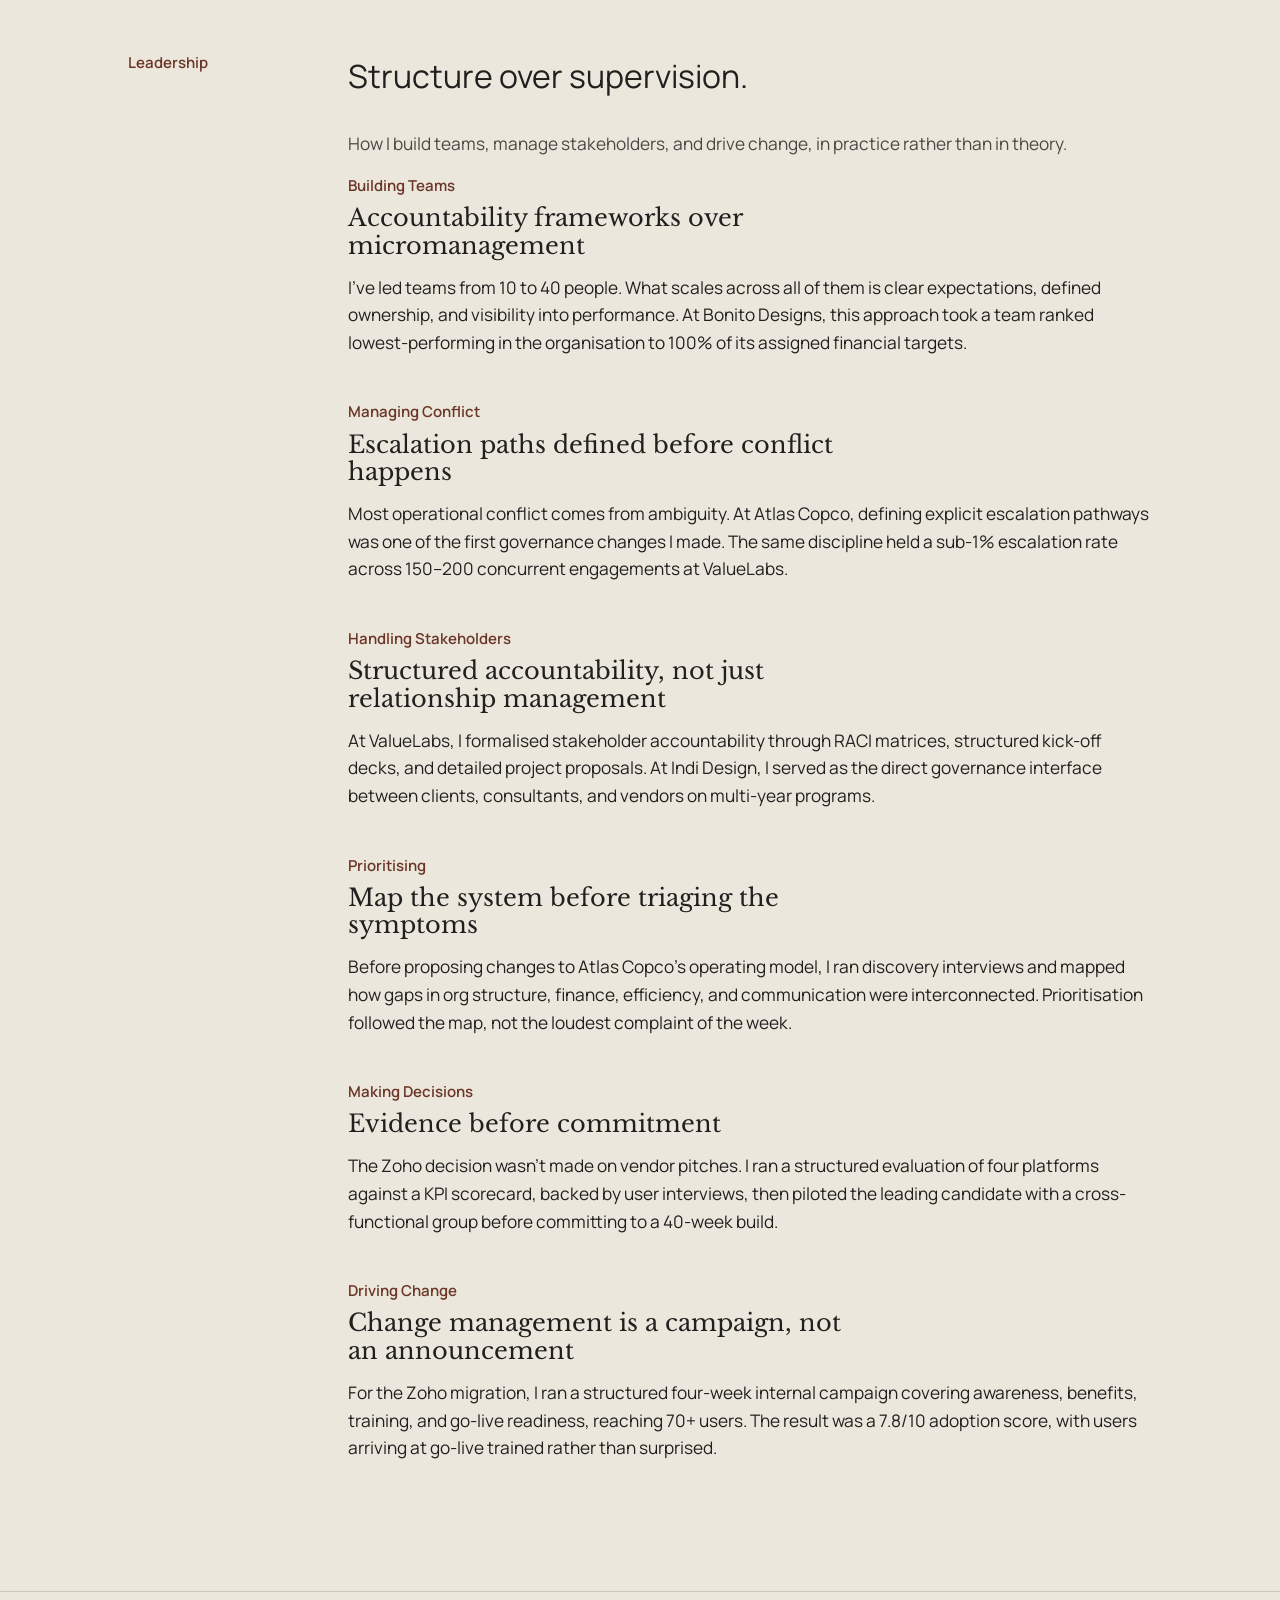
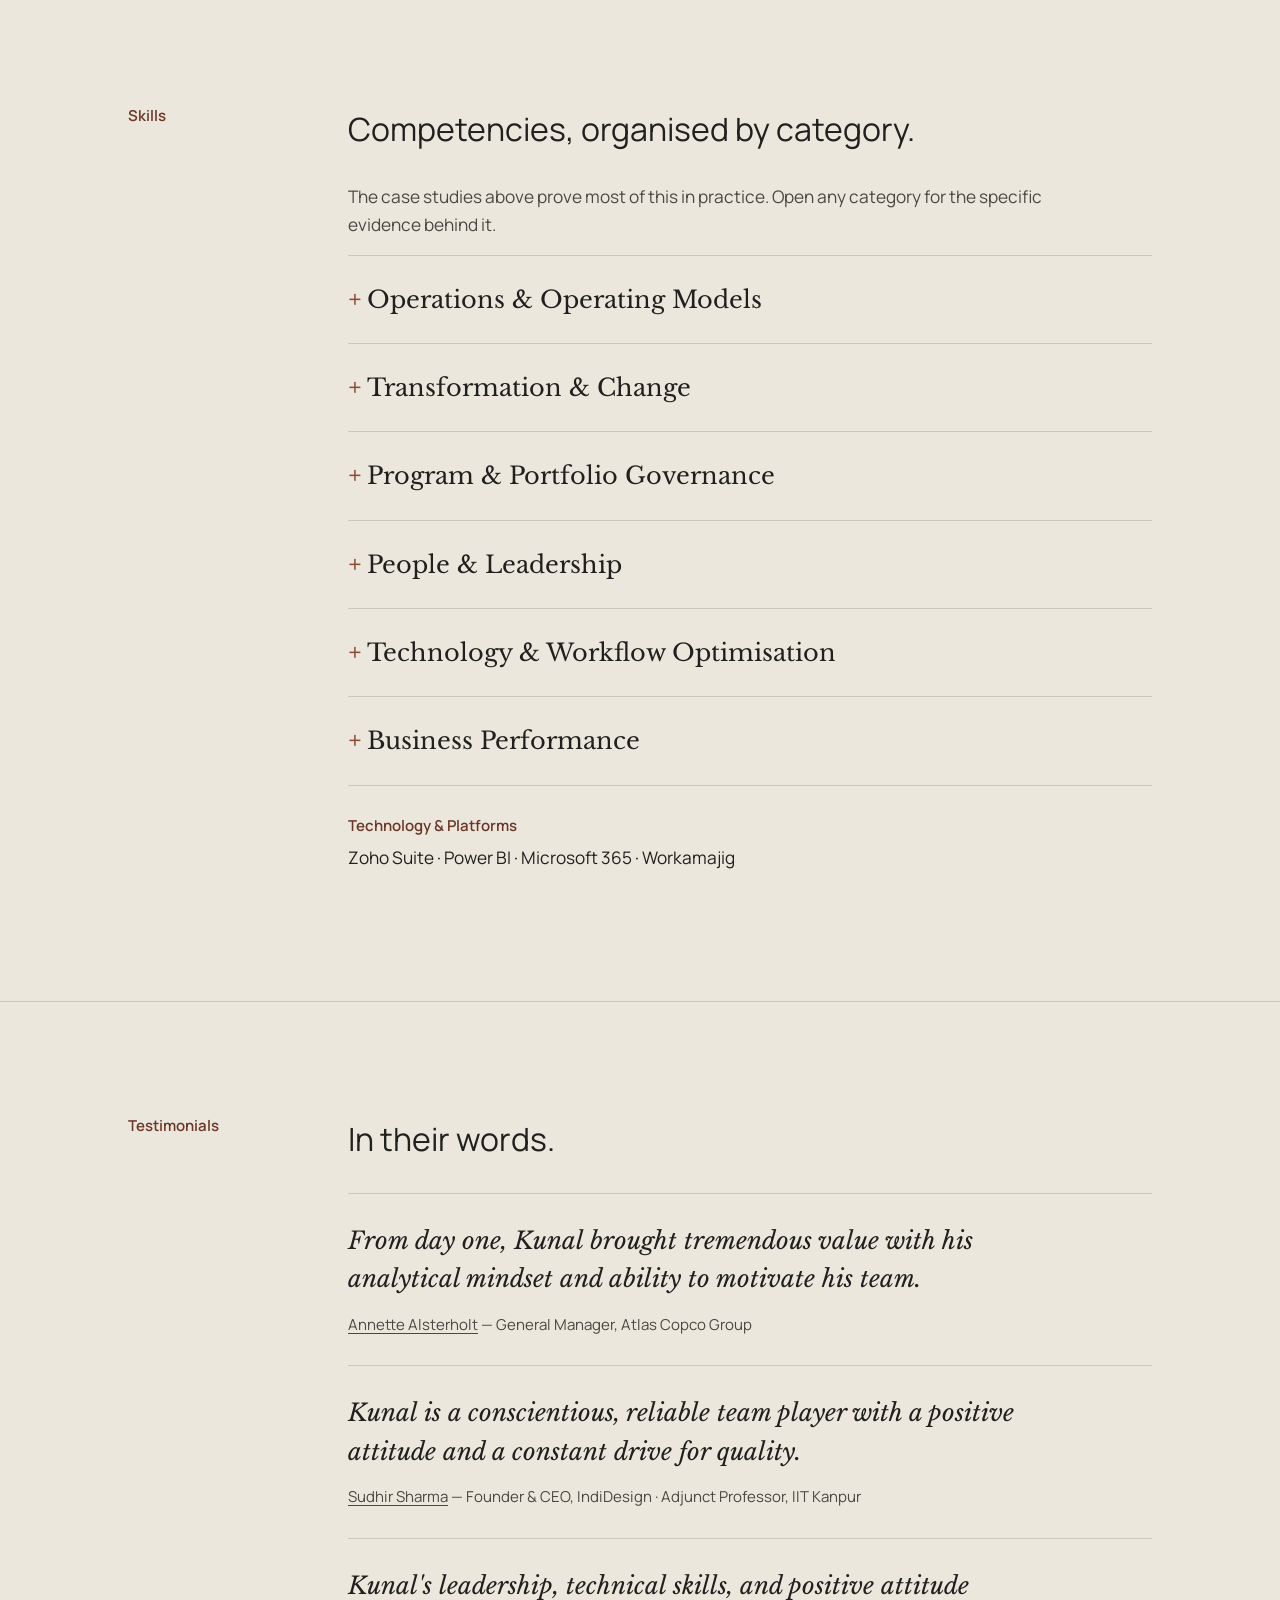
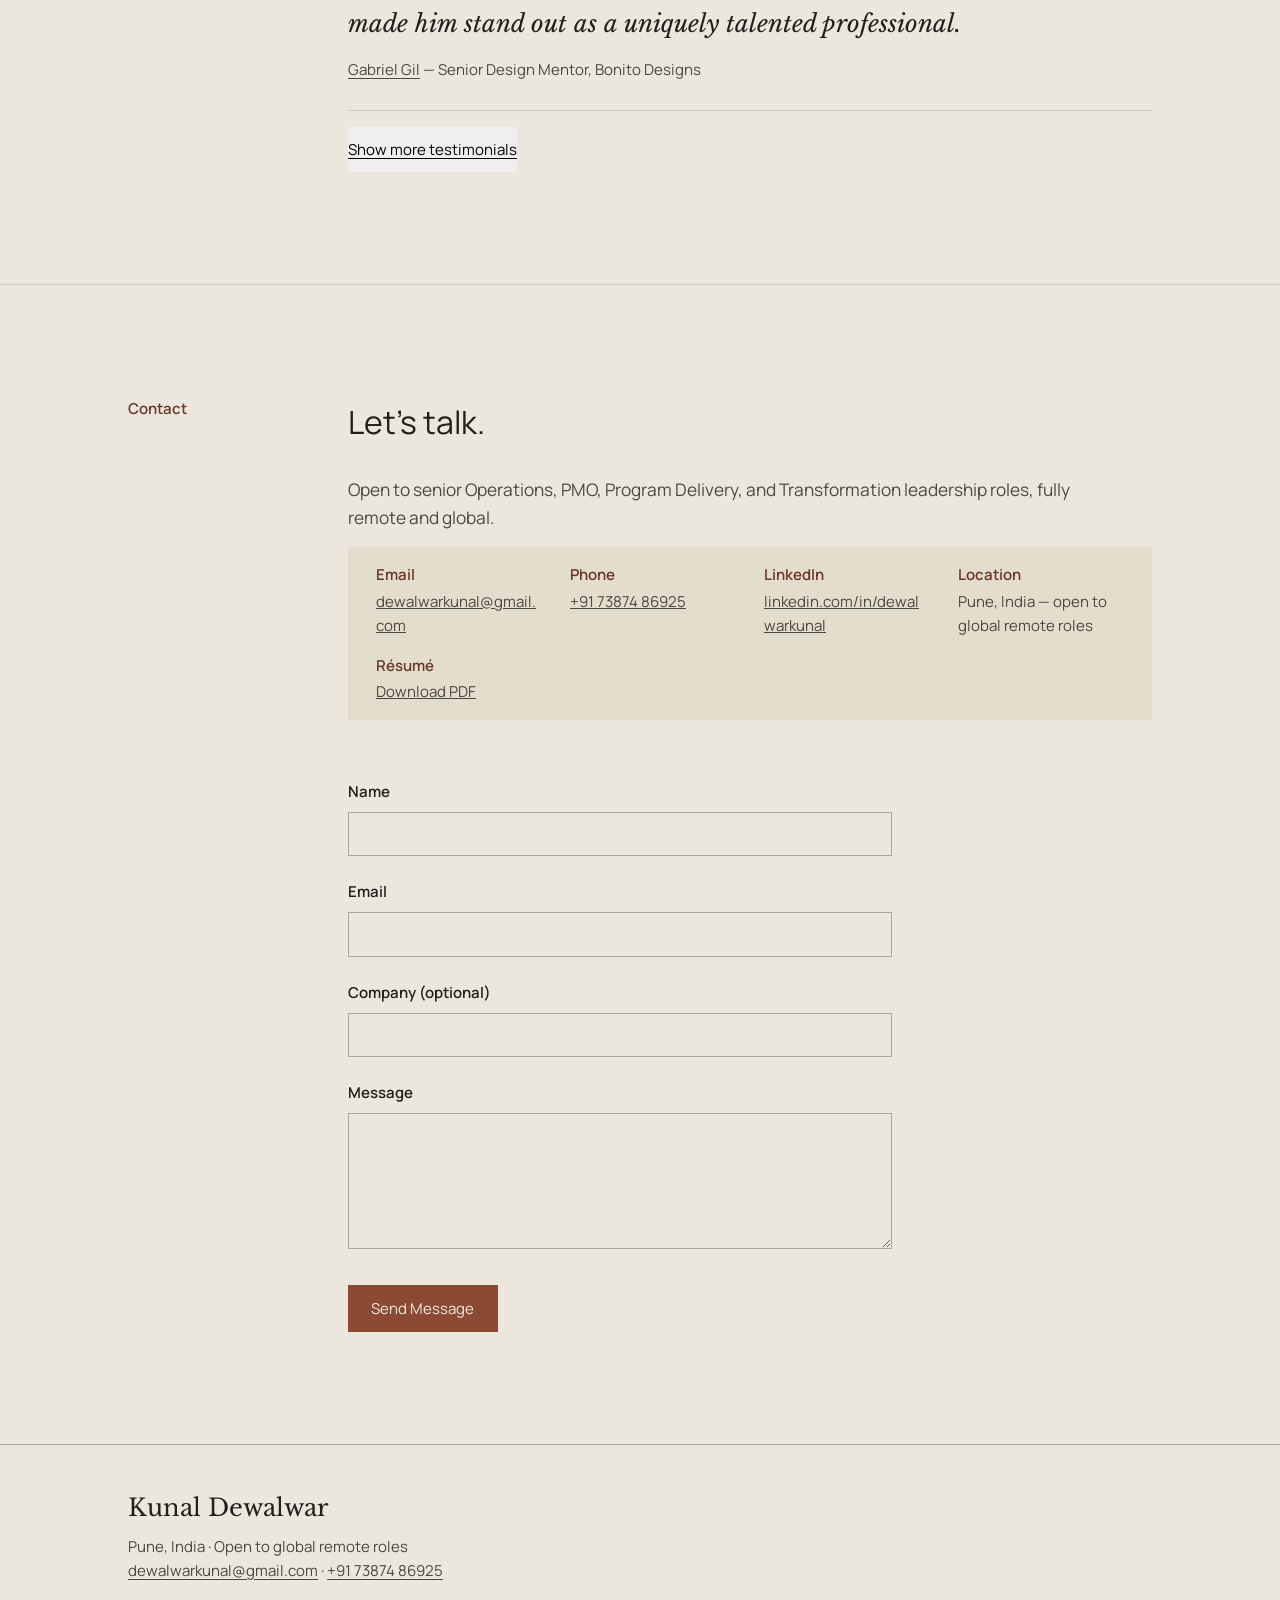
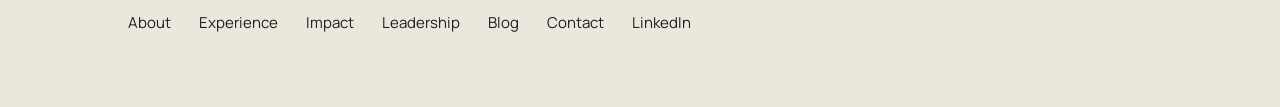
==== commit 180cfbc6: "Update index.html" ====
--- a/index.html
+++ b/index.html
@@ -3,21 +3,53 @@
 <head>
 <meta charset="UTF-8">
 <meta name="viewport" content="width=device-width, initial-scale=1.0">
-<title>Kunal Dewalwar, Operations & Transformation Leader | PMO, Program Delivery, Governance</title>
-<meta name="description" content="Kunal Dewalwar is an Operations & Transformation Leader with 13+ years building PMO governance, program and delivery systems, and operating models, including inside design, creative and studio environments. Based in Pune, India. Open to global remote roles.">
+<title>Kunal Dewalwar, Operations &amp; Transformation Leader | PMO, Program Delivery, Governance</title>
+<meta name="description" content="Kunal Dewalwar is an Operations &amp; Transformation Leader with 13+ years building PMO governance, program and delivery systems, and operating models, including inside design, creative and studio environments. Based in Pune, India. Open to global remote roles.">
 <meta name="keywords" content="Kunal Dewalwar, Operations and Transformation Leader, PMO Governance, Program Management, Project Delivery, Presales Leadership, Business Transformation, Operating Model Design, Business Operations, Operations Manager India, Remote Operations Leader, Zoho Implementation, Delivery Governance">
-<meta property="og:title" content="Kunal Dewalwar, Operations & Transformation Leader">
+<link rel="canonical" href="https://kunaldewalwar.in/">
+
+<meta property="og:title" content="Kunal Dewalwar, Operations &amp; Transformation Leader">
 <meta property="og:description" content="13+ years across program delivery, presales, team leadership, and business transformation.">
 <meta property="og:type" content="website">
 <meta property="og:url" content="https://kunaldewalwar.in/">
-<link rel="canonical" href="https://kunaldewalwar.in/">
 
 <link rel="preconnect" href="https://fonts.googleapis.com">
 <link rel="preconnect" href="https://fonts.gstatic.com" crossorigin>
-<link href="https://fonts.googleapis.com/css2?family=Libre+Baskerville:ital,wght@0,400;0,700;1,400&family=Lora:ital,wght@1,400;1,500&family=Manrope:wght@400;500;600;700;800&display=swap" rel="stylesheet">
-<link rel="stylesheet" href="style.css?v=3">
-
-<!-- Google Analytics (GA4) -->
+<link href="https://fonts.googleapis.com/css2?family=Libre+Baskerville:ital,wght@0,400;0,700;1,400&family=Manrope:wght@400;500;600;700&display=swap" rel="stylesheet">
+<link rel="stylesheet" href="style.css">
+<link rel="icon" href="data:,">
+<meta name="theme-color" content="#ECE7DD">
+
+<!-- Structured data: helps search engines and AI assistants
+     represent Kunal correctly in results, not just index text. -->
+<script type="application/ld+json">
+{
+  "@context": "https://schema.org",
+  "@type": "Person",
+  "name": "Kunal Dewalwar",
+  "url": "https://kunaldewalwar.in/",
+  "jobTitle": "Operations Manager, Brand Studio",
+  "worksFor": {
+    "@type": "Organization",
+    "name": "Atlas Copco Group"
+  },
+  "alumniOf": [
+    { "@type": "CollegeOrUniversity", "name": "National Institute of Design, Ahmedabad" },
+    { "@type": "CollegeOrUniversity", "name": "BKPS College of Architecture, Pune" }
+  ],
+  "address": {
+    "@type": "PostalAddress",
+    "addressLocality": "Pune",
+    "addressCountry": "IN"
+  },
+  "sameAs": [
+    "https://linkedin.com/in/dewalwarkunal"
+  ],
+  "description": "Operations & Transformation Leader with 13+ years across PMO governance, program delivery, presales, and business transformation."
+}
+</script>
+
+<!-- Google tag (gtag.js) -->
 <script async src="https://www.googletagmanager.com/gtag/js?id=G-5FJBK6BG4V"></script>
 <script>
   window.dataLayer = window.dataLayer || [];
@@ -25,1124 +57,825 @@
   gtag('js', new Date());
   gtag('config', 'G-5FJBK6BG4V');
 </script>
-
-<!-- Structured Data: Person schema for search engines -->
-<script type="application/ld+json">
-{
-  "@context": "https://schema.org",
-  "@type": "Person",
-  "name": "Kunal Dewalwar",
-  "url": "https://kunaldewalwar.in/",
-  "image": "https://kunaldewalwar.in/assets/images/headshot.png",
-  "jobTitle": "Operations & Transformation Leader",
-  "worksFor": {
-    "@type": "Organization",
-    "name": "Atlas Copco Group"
-  },
-  "alumniOf": [
-    {
-      "@type": "CollegeOrUniversity",
-      "name": "National Institute of Design, Ahmedabad"
-    },
-    {
-      "@type": "CollegeOrUniversity",
-      "name": "BKPS College of Architecture, Pune"
-    }
-  ],
-  "address": {
-    "@type": "PostalAddress",
-    "addressLocality": "Pune",
-    "addressCountry": "IN"
-  },
-  "email": "mailto:dewalwarkunal@gmail.com",
-  "sameAs": [
-    "https://linkedin.com/in/dewalwarkunal"
-  ],
-  "knowsAbout": [
-    "Business Operations",
-    "Operating Model Design",
-    "PMO Governance",
-    "Program Management",
-    "Project Delivery",
-    "Presales Leadership",
-    "Business Transformation",
-    "Change Management",
-    "Delivery Governance",
-    "Team Leadership",
-    "Zoho Implementation"
-  ]
-}
-</script>
 </head>
 <body>
 
-<header class="site-header">
-  <div class="header-inner">
-    <a href="#home" class="logo-mark" aria-label="Kunal Dewalwar, Home">
-    Kunal Dewalwar
-    </a>
-    <nav class="main-nav" aria-label="Primary">
+<a class="visually-hidden" href="#main">Skip to content</a>
+
+<!-- ============ RUNNING HEADER ============ -->
+<header class="record-header">
+  <a class="record-header__title" href="#home">Kunal Dewalwar — Operations &amp; Transformation Record</a>
+  <span class="record-header__locator" id="locator" aria-live="polite">Home</span>
+  <button class="record-header__toggle" id="indexToggle" aria-expanded="false" aria-controls="recordIndex">
+    Index
+  </button>
+</header>
+
+<nav class="record-index" id="recordIndex" data-open="false" aria-label="Section index">
+  <ul class="record-index__list">
+    <li><a href="#home">Home</a></li>
+    <li><a href="#about">About</a></li>
+    <li><a href="#experience">Experience</a></li>
+    <li><a href="#impact">Impact</a></li>
+    <li><a href="#work">Work</a></li>
+    <li><a href="#leadership">Leadership</a></li>
+    <li><a href="#skills">Skills</a></li>
+    <li><a href="#testimonials">Testimonials</a></li>
+    <li><a href="https://kunaldewalwar.in/blog/index.html">Blog</a></li>
+    <li><a href="#contact">Contact</a></li>
+  </ul>
+</nav>
+
+<main id="main">
+
+  <!-- ============ HOME ============ -->
+  <section class="section home" id="home" data-locator="Home">
+    <div class="record-grid">
+      <div class="home__ref" aria-hidden="true">
+        <span>Record</span>
+        <span>No. 001</span>
+      </div>
+      <div class="record-column">
+        <p class="home__eyebrow">The thread behind my work</p>
+        <h1 class="home__title">Operations &amp; Transformation Leader</h1>
+        <p class="home__brief">
+          I build the systems that make organisations easier to lead, run, scale and improve.
+          Thirteen-plus years across operations, transformation, program delivery and design
+          leadership, connecting people, process, technology and business performance to bring
+          structure to complex organisations.
+        </p>
+        <div class="home__actions">
+          <a class="btn btn--primary" href="#work">View Work</a>
+          <a class="btn btn--text" href="assets/documents/Kunal_Dewalwar_Resume_26.pdf">Download Résumé</a>
+          <a class="btn btn--text" href="https://linkedin.com/in/dewalwarkunal">LinkedIn</a>
+        </div>
+        <div class="home__figure">
+          <img src="assets/images/headshot.png" alt="Kunal Dewalwar, Operations and Transformation Leader based in Pune, India">
+          <dl>
+            <dt>Based</dt>
+            <dd>Pune, India — open to global remote roles</dd>
+            <dt>Currently</dt>
+            <dd>Operations Manager, Brand Studio, Atlas Copco Group</dd>
+          </dl>
+        </div>
+      </div>
+    </div>
+  </section>
+
+  <!-- ============ ABOUT ============ -->
+  <section class="section" id="about" data-locator="About">
+    <div class="record-grid">
+      <p class="section__label">About</p>
+      <div class="record-column">
+        <p class="about__intro">I build the systems that make organisations easier to lead.</p>
+        <p class="entry__summary">
+          Thirteen years, four industries, one consistent instinct: bring structure to
+          environments that feel unpredictable.
+        </p>
+
+        <div class="record-entry">
+          <p class="record-entry__label">Origin</p>
+          <h3>Where this began</h3>
+          <p>
+            I started as an architect, where I learned that good outcomes depend as much on
+            execution as on design. That instinct to understand the structure before addressing
+            the symptoms carried me from designing physical spaces to designing the systems that
+            let organisations perform: operating models, governance frameworks, workflows, and
+            the reporting that makes decisions easier. Along the way I have managed more than 150
+            client engagements, leading cross-functional teams and strengthening governance.
+          </p>
+          <p>
+            Today I lead operational governance for Atlas Copco's 70-member in-house Brand Studio
+            in India, which supports business units across the globe. My focus is process
+            transformation, workflow optimisation, and data-driven decision-making. A Master's in
+            Strategic Design Management from NID Ahmedabad, with a collaborative programme at IIM
+            Ahmedabad, shaped how I think about systems and organisational growth.
+          </p>
+        </div>
+
+        <div class="record-entry">
+          <p class="record-entry__label">Approach</p>
+          <h3>How I solve problems</h3>
+          <p>
+            I believe effective problem solving begins with understanding, not assumptions.
+            Before recommending changes, I take the time to understand the current state by
+            engaging with stakeholders, analysing processes, and identifying where challenges
+            originate. Rather than addressing issues in isolation, I examine how operations,
+            processes, communication, accountability, financial management, and data interact
+            within the broader system. This enables me to identify root causes and implement
+            solutions that deliver meaningful, sustainable improvements.
+          </p>
+        </div>
+
+        <div class="record-entry">
+          <p class="record-entry__label">Credentials</p>
+          <h3>Education</h3>
+          <dl class="entry__fields" style="margin-bottom: var(--space-2);">
+            <div><dt>2012 – 2014</dt><dd>Master of Design, Strategic Design Management — National Institute of Design (NID), Ahmedabad, including a collaborative programme with IIM Ahmedabad</dd></div>
+          </dl>
+          <dl class="entry__fields">
+            <div><dt>2005 – 2010</dt><dd>Bachelor of Architecture — BKPS College of Architecture, Pune</dd></div>
+          </dl>
+        </div>
+      </div>
+    </div>
+  </section>
+
+  <!-- ============ EXPERIENCE ============ -->
+  <section class="section" id="experience" data-locator="Experience">
+    <div class="record-grid">
+      <p class="section__label">Experience</p>
+      <div class="record-column" style="max-width: 52rem;">
+        <p class="about__intro" style="max-width: 34ch;">Four organisations. One operating discipline, scaled up each time.</p>
+        <p class="entry__summary">Expand any role for the full story: the challenge, the action and the measurable result.</p>
+
+        <article class="entry">
+          <dl class="entry__fields">
+            <div><dt>Role</dt><dd>Operations Manager, Brand Studio, Atlas Copco Group</dd></div>
+            <div><dt>Period</dt><dd>Feb 2024 – Present</dd></div>
+            <div><dt>Location</dt><dd>Pune, India</dd></div>
+            <div><dt>Reports to</dt><dd>General Manager</dd></div>
+          </dl>
+          <p class="entry__summary">
+            Atlas Copco is a Swedish industrial manufacturing multinational. The Brand Studio is
+            its India-based internal creative and production team, serving business units
+            globally. I lead operational governance for the studio, reporting directly to the
+            General Manager.
+          </p>
+          <div class="entry__block">
+            <h4>The Challenge</h4>
+            <ul>
+              <li>No standardised project intake or milestone governance</li>
+              <li>No defined escalation pathways</li>
+              <li>Role ambiguity across business units</li>
+              <li>Limited visibility into pipeline health, utilisation, and delivery risk</li>
+              <li>Legacy project management platform with no real-time visibility</li>
+            </ul>
+          </div>
+          <div class="entry__block">
+            <h4>What I Did</h4>
+            <ul>
+              <li>Designed the studio's operating model and role architecture</li>
+              <li>Directed a full-scale platform transformation to Zoho, zero downtime</li>
+              <li>Institutionalised PMO governance and 20+ SOPs</li>
+              <li>Built monthly executive reporting for the General Manager</li>
+            </ul>
+          </div>
+          <dl class="entry__results">
+            <div><dt>60%</dt><dd>System cost reduction</dd></div>
+            <div><dt>20%</dt><dd>Turnaround improvement</dd></div>
+            <div><dt>94%</dt><dd>Audit issues resolved</dd></div>
+            <div><dt>70</dt><dd>People governed</dd></div>
+          </dl>
+          <a class="entry__link" href="#atlas-copco-migration">Read the full case study</a>
+        </article>
+
+        <article class="entry">
+          <dl class="entry__fields">
+            <div><dt>Role</dt><dd>Design Manager, DesignOps, ValueLabs Pvt. Ltd.</dd></div>
+            <div><dt>Period</dt><dd>Aug 2020 – Dec 2023</dd></div>
+            <div><dt>Location</dt><dd>Hyderabad, India</dd></div>
+          </dl>
+          <p class="entry__summary">
+            ValueLabs is an IT services and digital transformation company. I owned delivery
+            governance for its UX and Digital Experience practice, spanning enterprise clients
+            across APAC and EMEA.
+          </p>
+          <div class="entry__block">
+            <h4>The Challenge</h4>
+            <ul>
+              <li>Fragmented delivery across 8–10 simultaneous engagements</li>
+              <li>Inconsistent quality, no standardised governance</li>
+              <li>No structured presales model</li>
+              <li>Performance gaps across a 30–40 person team</li>
+            </ul>
+          </div>
+          <div class="entry__block">
+            <h4>What I Did</h4>
+            <ul>
+              <li>Restructured team operations with standardised delivery governance</li>
+              <li>Built a coordinated presales operating model</li>
+              <li>Redesigned delivery workflows, cutting turnaround time</li>
+              <li>Directed resource planning across 150–200 concurrent accounts</li>
+            </ul>
+          </div>
+          <dl class="entry__results">
+            <div><dt>$1.73M</dt><dd>Revenue influenced</dd></div>
+            <div><dt>69%</dt><dd>Presales conversion</dd></div>
+            <div><dt>&lt;1%</dt><dd>Escalation, 150+ clients</dd></div>
+            <div><dt>50%</dt><dd>Productivity improvement</dd></div>
+          </dl>
+          <a class="entry__link" href="#valuelabs-scale">Read the full case study</a>
+        </article>
+
+        <article class="entry">
+          <dl class="entry__fields">
+            <div><dt>Role</dt><dd>Design Manager, Bonito Designs</dd></div>
+            <div><dt>Period</dt><dd>Dec 2019 – Jul 2020</dd></div>
+            <div><dt>Location</dt><dd>India</dd></div>
+          </dl>
+          <p class="entry__summary">
+            Bonito Designs is a residential interior design company. I took over operations for a
+            30-plus person multidisciplinary team that was, at the time, the organisation's
+            lowest-performing unit.
+          </p>
+          <div class="entry__block">
+            <h4>The Challenge</h4>
+            <ul>
+              <li>Team ranked lowest-performing in the organisation</li>
+              <li>No consistent quality assurance process</li>
+              <li>Delivery timelines inconsistently met</li>
+            </ul>
+          </div>
+          <div class="entry__block">
+            <h4>What I Did</h4>
+            <ul>
+              <li>Instituted performance accountability frameworks from the ground up</li>
+              <li>Owned delivery governance, design reviews, and quality assurance directly</li>
+              <li>Rebuilt operational discipline across resourcing and execution</li>
+            </ul>
+          </div>
+          <dl class="entry__results">
+            <div><dt>100%</dt><dd>Business &amp; financial targets met</dd></div>
+            <div><dt>30+</dt><dd>Person team led</dd></div>
+          </dl>
+        </article>
+
+        <article class="entry">
+          <dl class="entry__fields">
+            <div><dt>Role</dt><dd>Design Manager, Client Success &amp; Delivery, Indi Design</dd></div>
+            <div><dt>Period</dt><dd>Apr 2015 – Dec 2019</dd></div>
+            <div><dt>Location</dt><dd>India</dd></div>
+          </dl>
+          <p class="entry__summary">
+            Led a 10–15 person team across architecture, wayfinding, and experiential design
+            engagements, including the Ras Al Hamra wayfinding initiative in Muscat. This included
+            full-cycle delivery governance and serving as the primary interface between clients,
+            consultants, and vendors on multi-year programs.
+          </p>
+        </article>
+
+        <article class="entry">
+          <dl class="entry__fields">
+            <div><dt>Role</dt><dd>Earlier Career, Architecture &amp; Project Delivery</dd></div>
+            <div><dt>Period</dt><dd>2009 – 2015</dd></div>
+            <div><dt>Location</dt><dd>India</dd></div>
+          </dl>
+          <p class="entry__summary">
+            A&amp;S Designs · Thakur Associates · Chawgule &amp; Sant Associates. Progressed from
+            Trainee Architect to project delivery roles across civil, institutional, and
+            commercial engagements. This built the planning, coordination, and
+            stakeholder-management discipline that underpins my current operations leadership.
+          </p>
+        </article>
+
+      </div>
+    </div>
+  </section>
+
+  <!-- ============ IMPACT ============ -->
+  <section class="section" id="impact" data-locator="Impact">
+    <div class="record-grid">
+      <p class="section__label">Impact</p>
+      <div class="record-column" style="max-width: 52rem;">
+        <p class="about__intro" style="max-width: 30ch;">A concise record of outcomes.</p>
+        <p class="entry__summary">
+          What changed because of the work below, across four organisations. The two largest
+          entries here, the Zoho migration and the studio's operating model, are covered in full
+          under Work.
+        </p>
+
+        <ul class="impact-list">
+          <li class="impact-item">
+            <p class="record-entry__label">PMO Governance</p>
+            <h3>Studio Operating Model &amp; Role Architecture</h3>
+            <p>Designed the Brand Studio's operating model from scratch at Atlas Copco, eliminating role ambiguity across business units.</p>
+            <p class="impact-item__meta">70-member org · GM-level reporting</p>
+          </li>
+          <li class="impact-item">
+            <p class="record-entry__label">Executive Reporting</p>
+            <h3>Power BI Operational Dashboards</h3>
+            <p>Built monthly GM-level reporting consolidating pipeline health, on-time delivery, utilisation, and risk flags.</p>
+            <p class="impact-item__meta">94% of audit discrepancies resolved</p>
+          </li>
+          <li class="impact-item">
+            <p class="record-entry__label">Resource Governance</p>
+            <h3>Real-Time Capacity &amp; Bench Tracking</h3>
+            <p>Real-time visibility into capacity across 70+ people, with skill-based allocation to reduce quality risk.</p>
+            <p class="impact-item__meta">100% urgent allocation success rate</p>
+          </li>
+          <li class="impact-item">
+            <p class="record-entry__label">Delivery &amp; Presales</p>
+            <h3>Coordinated Presales &amp; Delivery Operating Model</h3>
+            <p>Connected commercial strategy to delivery capacity at ValueLabs, with structured accountability from proposal through execution.</p>
+            <p class="impact-item__meta">69% conversion · $1.73M revenue influenced</p>
+          </li>
+          <li class="impact-item">
+            <p class="record-entry__label">Team Turnaround</p>
+            <h3>Performance Accountability Rebuild</h3>
+            <p>Reversed a 30-person team's lowest-performing status at Bonito Designs by instituting structured accountability.</p>
+            <p class="impact-item__meta">100% of financial targets delivered</p>
+          </li>
+        </ul>
+      </div>
+    </div>
+  </section>
+
+  <!-- ============ WORK ============ -->
+  <section class="section" id="work" data-locator="Work">
+    <div class="record-grid">
+      <p class="section__label">Work</p>
+      <div class="record-column" style="max-width: 56rem;">
+        <p class="about__intro" style="max-width: 30ch;">Three transformations, told in full.</p>
+        <p class="entry__summary">
+          How the outcomes above actually happened. The real sequence of discovery, decisions,
+          and trade-offs, not the highlight reel.
+        </p>
+
+        <!-- Case Study 01 -->
+        <article class="case-study" id="atlas-copco-migration">
+          <p class="case-study__exhibit">Exhibit 01 · Atlas Copco</p>
+          <h3>Legacy Platform to Zoho: A Structured Transformation</h3>
+          <p class="entry__summary">
+            A legacy platform was slowing the studio down. I ran a 40-week, evidence-led migration
+            to Zoho that cut platform costs by 60% with zero downtime.
+          </p>
+          <dl class="entry__fields">
+            <div><dt>Programme</dt><dd>40 weeks</dd></div>
+            <div><dt>Users</dt><dd>70+</dd></div>
+            <div><dt>Scope</dt><dd>India-based Brand Studio</dd></div>
+            <div><dt>Year</dt><dd>2025</dd></div>
+          </dl>
+          <a class="entry__link" href="assets/documents/case-studies/Legacy_Platform_to_Zoho_Case_Study.pdf">View full case study (PDF)</a>
+
+          <details class="case-study__details">
+            <summary>Read the full story</summary>
+
+            <div class="entry__block">
+              <h4>The Mission — Why we had to act</h4>
+              <p>
+                Our project management system was no longer serving the evolving needs of our
+                teams. It slowed us down, frustrated users, and lacked the adaptability modern
+                teams demand. The mission: design and deliver a tool that helps teams collaborate
+                smarter, work faster, and lead with clarity.
+              </p>
+              <blockquote class="case-study__quote">
+                "I'm not always clear on what to work on or prioritise."
+                <cite>— Design Team, User Sentiment Survey</cite>
+              </blockquote>
+              <p>
+                Feedback like this, alongside comments such as "the dashboard gives no clear
+                visibility" and "we end up avoiding the old platform for real collaboration,"
+                made the case for change concrete rather than theoretical.
+              </p>
+            </div>
+
+            <div class="entry__block">
+              <h4>The Problem — Six interconnected gaps</h4>
+              <p>
+                Before proposing any changes, I ran structured interviews across the team. The
+                friction wasn't isolated to one system complaint. It spanned six linked areas: org
+                structure, financial management, operational efficiency, PM &amp; accountability,
+                communication, and data analysis.
+              </p>
+            </div>
+
+            <div class="entry__block">
+              <h4>Approach — A 40-week, evidence-led transformation</h4>
+              <ul>
+                <li><strong>Weeks 1–3, Preparation:</strong> identified core challenges with the legacy platform, defined success criteria, aligned leadership on goals.</li>
+                <li><strong>Weeks 4–9, Vendor Research:</strong> shortlisted Monday.com, Zoho, Microsoft Planner, and ClickUp; narrowed to Monday.com and Zoho after internal feedback and needs assessment.</li>
+                <li><strong>Weeks 10–19, Pilot &amp; Evaluation:</strong> a cross-functional pilot group, spanning Account Management, Project Management, Design, and Finance, ran hands-on demos and testing, scored on usability, reporting, automation, and scalability.</li>
+                <li><strong>Weeks 20–40, Customisation &amp; Go-Live:</strong> configured Zoho Projects, CRM, and Books to match real workflows, with role-based dashboards and automation.</li>
+              </ul>
+              <p>Zoho was selected through a collaborative, KPI-driven evaluation with real user input. It wasn't a top-down decision.</p>
+            </div>
+
+            <div class="entry__block">
+              <h4>Change Management — "Say Hello to Zoho"</h4>
+              <p>A platform switch fails or succeeds on adoption, not configuration. Starting one week before launch, I ran a structured, week-by-week communication campaign:</p>
+              <ul>
+                <li><strong>Week 1, Awareness:</strong> "Zoho is coming!" — shared why the change was happening and what to expect.</li>
+                <li><strong>Week 2, Education &amp; Engagement:</strong> tool capabilities, early benefits, testimonials from the pilot group.</li>
+                <li><strong>Week 3, Training &amp; Support:</strong> role-specific training sessions, SharePoint hub with tutorials and guides.</li>
+                <li><strong>Week 4, Launch Plan:</strong> confirmed launch date, plus a final checklist covering logins, sessions, and who to contact for help.</li>
+              </ul>
+              <p>
+                Training was tailored by function — Project Managers, Account Managers,
+                Designers, and Finance each had customised sessions, supported by detailed user
+                manuals, FAQs, and step-by-step video tutorials. During launch week, Zoho
+                representatives were onsite for real-time support, and the Operations team
+                tracked every reported blocker for fast escalation and resolution.
+              </p>
+              <p>
+                To manage the risk of migrating legacy data, I chose a controlled overlap
+                strategy: ongoing and critical projects were closed out on the legacy platform,
+                while new projects started fresh in Zoho. This minimised data loss without an
+                all-at-once cutover.
+              </p>
+            </div>
+
+            <div class="entry__block">
+              <h4>Outcome</h4>
+              <dl class="entry__results">
+                <div><dt>60%</dt><dd>Cost reduction</dd></div>
+                <div><dt>7.8/10</dt><dd>Adoption score</dd></div>
+                <div><dt>Zero</dt><dd>Downtime</dd></div>
+                <div><dt>10</dt><dd>New capability gains</dd></div>
+              </dl>
+              <p>
+                Platform costs were reduced by 60%, while the new platform provided more
+                capabilities than the previous system. The migration ran with full operational
+                continuity: zero downtime and zero data loss, plus a 7.8 out of 10 adoption
+                satisfaction score, with user complaints reduced significantly compared to the
+                legacy system. The transition also recorded the highest invoicing value the
+                studio had seen, reflecting better-governed projects and a healthier delivery
+                pipeline.
+              </p>
+            </div>
+          </details>
+        </article>
+
+        <!-- Case Study 02 -->
+        <article class="case-study">
+          <p class="case-study__exhibit">Exhibit 02 · Atlas Copco</p>
+          <h3>Standardising the Brand Studio's Way of Working</h3>
+          <p class="entry__summary">
+            Alongside the Zoho migration, I standardised how work actually moves through the
+            studio, from first lead to final invoice, with clear ownership at every stage.
+          </p>
+          <dl class="entry__fields">
+            <div><dt>Flow</dt><dd>Lead → Opportunity → Project → Invoicing</dd></div>
+            <div><dt>Roles defined</dt><dd>9</dd></div>
+          </dl>
+          <a class="entry__link" href="assets/documents/case-studies/Process_Redesign_Case_Study.pdf">View full case study (PDF)</a>
+
+          <details class="case-study__details">
+            <summary>Read the full story</summary>
+
+            <div class="entry__block">
+              <h4>Background — One studio, dozens of informal variations</h4>
+              <p>
+                A platform migration alone doesn't fix inconsistent ways of working. It just moves
+                the inconsistency onto new software. Alongside the Zoho transition, I designed and
+                documented a single, unified process flow covering every stage of studio work,
+                from the moment a lead enters the system to final invoicing, with explicit
+                turnaround times and named ownership at every step.
+              </p>
+            </div>
+
+            <div class="entry__block">
+              <h4>The Framework</h4>
+              <dl class="entry__fields" style="margin-bottom: var(--space-2);">
+                <div><dt>Stage 01 — Lead Handling</dt><dd>TAT: 4-hour first response. Verify service scope fit, capture brief details, structured follow-up cadence (Day 3 → Day 30). Led by Account Manager.</dd></div>
+              </dl>
+              <dl class="entry__fields" style="margin-bottom: var(--space-2);">
+                <div><dt>Stage 02 — Opportunity Handling</dt><dd>TAT: 24hrs standard / 48hrs complex. Scope definition &amp; estimate creation, proposal review and approval (BL/GM), present proposal to customer. AM + Delivery Lead.</dd></div>
+              </dl>
+              <dl class="entry__fields" style="margin-bottom: var(--space-2);">
+                <div><dt>Stage 03 — Project Handling</dt><dd>TAT: based on scope. Resource &amp; schedule planning, self-QC + Creative Manager QC before delivery, customer acceptance &amp; "First Time Right" tracking. Led by Delivery Lead.</dd></div>
+              </dl>
+              <dl class="entry__fields">
+                <div><dt>Stage 04 — Invoicing &amp; Closure</dt><dd>TAT: 24hrs standard / 48hrs custom. Billing status check &amp; invoice creation, discrepancy resolution, SAP reconciliation &amp; archive. Led by Business Controller.</dd></div>
+              </dl>
+            </div>
+
+            <div class="entry__block">
+              <h4>Why It Mattered — Governance you can actually audit</h4>
+              <p>
+                Every stage above carries an explicit turnaround-time commitment and a named
+                accountable role: Account Manager, Delivery Lead, Creative Manager, Business
+                Controller, Business Lead, or General Manager. This removes ambiguity in
+                escalation paths and ownership. This was one of the 20+ SOPs built during the
+                Atlas Copco engagement, and it's the operational backbone the Zoho platform was
+                ultimately configured to run.
+              </p>
+            </div>
+          </details>
+        </article>
+
+        <!-- Case Study 03 -->
+        <article class="case-study" id="valuelabs-scale">
+          <p class="case-study__exhibit">Exhibit 03 · ValueLabs</p>
+          <h3>Scaling Enterprise Delivery Across 150–200 Concurrent Clients</h3>
+          <p class="entry__summary">
+            Delivery across 150–200 concurrent accounts was fragmented and reactive. I rebuilt the
+            governance model that made it scale.
+          </p>
+          <dl class="entry__fields">
+            <div><dt>Period</dt><dd>Aug 2020 – Dec 2023</dd></div>
+            <div><dt>Scope</dt><dd>APAC &amp; EMEA</dd></div>
+            <div><dt>Team</dt><dd>30–45 people</dd></div>
+          </dl>
+          <a class="entry__link" href="assets/documents/case-studies/UIUX_Delivery_Scaling_Case_Study.pdf">View full case study (PDF)</a>
+
+          <details class="case-study__details">
+            <summary>Read the full story</summary>
+
+            <div class="entry__block">
+              <h4>Starting Point — Fragmented, reactive, inconsistent</h4>
+              <ul>
+                <li>Fragmented visibility into resource utilisation, capacity, or allocation across projects</li>
+                <li>No standardised process for coordinating with internal teams</li>
+                <li>Presales operated reactively, with no structured, coordinated proposal process</li>
+                <li>No standardised process for providing customers with project status updates</li>
+              </ul>
+            </div>
+
+            <div class="entry__block">
+              <h4>Approach — Rebuilding delivery governance from the ground up</h4>
+              <ul>
+                <li>Established a standardised delivery governance framework</li>
+                <li>Implemented centralised resource planning and utilisation tracking</li>
+                <li>Introduced standardised cross-functional coordination workflows</li>
+                <li>Formalised accountability through RACI matrices, structured kick-off decks, and detailed project proposals</li>
+              </ul>
+            </div>
+
+            <div class="entry__block">
+              <h4>Outcome</h4>
+              <dl class="entry__results">
+                <div><dt>$1.73M</dt><dd>Revenue influenced</dd></div>
+                <div><dt>69%</dt><dd>Presales conversion</dd></div>
+                <div><dt>&lt;1%</dt><dd>Escalation rate</dd></div>
+                <div><dt>50%</dt><dd>Productivity gain</dd></div>
+              </dl>
+              <p>
+                Turnaround time dropped 20% without quality loss. Escalations stayed under 1%
+                across 150+ concurrent enterprise clients. I was recognised twice with ValueLabs'
+                Star of the Month award.
+              </p>
+            </div>
+          </details>
+        </article>
+
+        <p class="entry__summary" style="margin-top: var(--space-3);">
+          Curious about the work behind the results? Some details above are summarised for
+          confidentiality. Happy to discuss further if needed.
+          <a class="entry__link" href="#contact">Get in touch</a>
+        </p>
+      </div>
+    </div>
+  </section>
+
+  <!-- ============ LEADERSHIP ============ -->
+  <section class="section" id="leadership" data-locator="Leadership">
+    <div class="record-grid">
+      <p class="section__label">Leadership</p>
+      <div class="record-column" style="max-width: 52rem;">
+        <p class="about__intro" style="max-width: 28ch;">Structure over supervision.</p>
+        <p class="entry__summary">
+          How I build teams, manage stakeholders, and drive change, in practice rather than in
+          theory.
+        </p>
+
+        <div class="record-entry">
+          <p class="record-entry__label">Building Teams</p>
+          <h3>Accountability frameworks over micromanagement</h3>
+          <p>I've led teams from 10 to 40 people. What scales across all of them is clear expectations, defined ownership, and visibility into performance. At Bonito Designs, this approach took a team ranked lowest-performing in the organisation to 100% of its assigned financial targets.</p>
+        </div>
+        <div class="record-entry">
+          <p class="record-entry__label">Managing Conflict</p>
+          <h3>Escalation paths defined before conflict happens</h3>
+          <p>Most operational conflict comes from ambiguity. At Atlas Copco, defining explicit escalation pathways was one of the first governance changes I made. The same discipline held a sub-1% escalation rate across 150–200 concurrent engagements at ValueLabs.</p>
+        </div>
+        <div class="record-entry">
+          <p class="record-entry__label">Handling Stakeholders</p>
+          <h3>Structured accountability, not just relationship management</h3>
+          <p>At ValueLabs, I formalised stakeholder accountability through RACI matrices, structured kick-off decks, and detailed project proposals. At Indi Design, I served as the direct governance interface between clients, consultants, and vendors on multi-year programs.</p>
+        </div>
+        <div class="record-entry">
+          <p class="record-entry__label">Prioritising</p>
+          <h3>Map the system before triaging the symptoms</h3>
+          <p>Before proposing changes to Atlas Copco's operating model, I ran discovery interviews and mapped how gaps in org structure, finance, efficiency, and communication were interconnected. Prioritisation followed the map, not the loudest complaint of the week.</p>
+        </div>
+        <div class="record-entry">
+          <p class="record-entry__label">Making Decisions</p>
+          <h3>Evidence before commitment</h3>
+          <p>The Zoho decision wasn't made on vendor pitches. I ran a structured evaluation of four platforms against a KPI scorecard, backed by user interviews, then piloted the leading candidate with a cross-functional group before committing to a 40-week build.</p>
+        </div>
+        <div class="record-entry">
+          <p class="record-entry__label">Driving Change</p>
+          <h3>Change management is a campaign, not an announcement</h3>
+          <p>For the Zoho migration, I ran a structured four-week internal campaign covering awareness, benefits, training, and go-live readiness, reaching 70+ users. The result was a 7.8/10 adoption score, with users arriving at go-live trained rather than surprised.</p>
+        </div>
+      </div>
+    </div>
+  </section>
+
+  <!-- ============ SKILLS ============ -->
+  <section class="section" id="skills" data-locator="Skills">
+    <div class="record-grid">
+      <p class="section__label">Skills</p>
+      <div class="record-column" style="max-width: 52rem;">
+        <p class="about__intro" style="max-width: 30ch;">Competencies, organised by category.</p>
+        <p class="entry__summary">The case studies above prove most of this in practice. Open any category for the specific evidence behind it.</p>
+
+        <details class="skills-category">
+          <summary>Operations &amp; Operating Models</summary>
+          <div class="skill">
+            <h4>Operating Model Design</h4>
+            <p>Designed the Brand Studio's operating model and role architecture from scratch — nine defined roles across the Lead → Opportunity → Project → Invoicing flow — eliminating role ambiguity across global business units.</p>
+          </div>
+          <div class="skill">
+            <h4>SOP &amp; Framework Architecture</h4>
+            <p>Authored the unified Lead → Opportunity → Project → Invoicing workflow, one of 20+ SOPs built at Atlas Copco, each with an explicit turnaround-time commitment.</p>
+          </div>
+          <div class="skill">
+            <h4>Resource &amp; Capacity Planning</h4>
+            <p>Directed resource planning across 150–200 concurrent accounts at ValueLabs, and built real-time capacity and bench tracking across 70+ people at Atlas Copco.</p>
+          </div>
+        </details>
+
+        <details class="skills-category">
+          <summary>Transformation &amp; Change</summary>
+          <div class="skill">
+            <h4>Enterprise System Migration</h4>
+            <p>Directed the legacy-platform-to-Zoho migration: a 40-week, evidence-led transformation evaluated against three other platforms before selection, delivering zero downtime and a 60% cost reduction.</p>
+          </div>
+          <div class="skill">
+            <h4>Change Management &amp; Adoption</h4>
+            <p>Ran the "Say Hello to Zoho" adoption campaign — function-specific training, onsite launch-week support, and a controlled-overlap migration strategy — landing a 7.8/10 adoption score.</p>
+          </div>
+          <div class="skill">
+            <h4>Vendor Evaluation &amp; Selection</h4>
+            <p>Ran a structured, KPI-scored evaluation of four platforms, backed by a cross-functional pilot, before committing to a 40-week Zoho build.</p>
+          </div>
+        </details>
+
+        <details class="skills-category">
+          <summary>Program &amp; Portfolio Governance</summary>
+          <div class="skill">
+            <h4>Delivery Governance</h4>
+            <p>Owned delivery governance for ValueLabs' UX and Digital Experience practice across 150–200 concurrent enterprise accounts.</p>
+          </div>
+          <div class="skill">
+            <h4>RACI &amp; Accountability Frameworks</h4>
+            <p>Structured accountability documentation via RACI matrices, kick-off decks, and detailed proposals, establishing clarity from initiation through execution.</p>
+          </div>
+          <div class="skill">
+            <h4>Risk &amp; Escalation Management</h4>
+            <p>Defined explicit escalation pathways before conflict occurred, sustaining a sub-1% escalation rate across 150–200 concurrent engagements.</p>
+          </div>
+        </details>
+
+        <details class="skills-category">
+          <summary>People &amp; Leadership</summary>
+          <div class="skill">
+            <h4>Team Building &amp; Performance Accountability</h4>
+            <p>Took a 30-person team ranked lowest-performing in the organisation to 100% of its assigned financial targets, by building accountability frameworks from the ground up.</p>
+          </div>
+          <div class="skill">
+            <h4>Cross-Functional Leadership</h4>
+            <p>Led the cross-functional pilot group spanning Account Management, Project Management, Design, and Finance through the Zoho evaluation and rollout.</p>
+          </div>
+          <div class="skill">
+            <h4>Stakeholder Management</h4>
+            <p>Formalised stakeholder accountability through RACI matrices at ValueLabs, and served as the direct client-vendor governance interface at Indi Design.</p>
+          </div>
+        </details>
+
+        <details class="skills-category">
+          <summary>Technology &amp; Workflow Optimisation</summary>
+          <div class="skill">
+            <h4>Executive Operational Reporting</h4>
+            <p>Built monthly GM-level reporting consolidating pipeline health, on-time delivery, utilisation, and risk flags.</p>
+          </div>
+          <div class="skill">
+            <h4>Power BI Dashboards</h4>
+            <p>Built Power BI dashboards that resolved 94% of audit discrepancies.</p>
+          </div>
+          <div class="skill">
+            <h4>Workflow Redesign</h4>
+            <p>Redesigned delivery workflows at ValueLabs, cutting turnaround time by 20% without quality loss.</p>
+          </div>
+        </details>
+
+        <details class="skills-category">
+          <summary>Business Performance</summary>
+          <div class="skill">
+            <h4>Presales &amp; Commercial Coordination</h4>
+            <p>Built the coordinated presales operating model connecting commercial strategy to delivery capacity, driving 69% conversion and $1.73M in revenue influenced over 7 months.</p>
+          </div>
+          <div class="skill">
+            <h4>KPI Framework Development</h4>
+            <p>Scored the Zoho vendor evaluation against a KPI framework covering usability, reporting, automation, and scalability.</p>
+          </div>
+        </details>
+
+        <div class="record-entry">
+          <p class="record-entry__label">Technology &amp; Platforms</p>
+          <p>Zoho Suite · Power BI · Microsoft 365 · Workamajig</p>
+        </div>
+      </div>
+    </div>
+  </section>
+
+  <!-- ============ TESTIMONIALS ============ -->
+  <section class="section" id="testimonials" data-locator="Testimonials">
+    <div class="record-grid">
+      <p class="section__label">Testimonials</p>
+      <div class="record-column" style="max-width: 52rem;">
+        <p class="about__intro" style="max-width: 24ch;">In their words.</p>
+
+        <ul class="testimonial-list" id="testimonialList">
+          <li class="testimonial">
+            <blockquote>From day one, Kunal brought tremendous value with his analytical mindset and ability to motivate his team.</blockquote>
+            <p class="testimonial__attribution"><a href="https://www.linkedin.com/in/annettealsterholt/">Annette Alsterholt</a> — General Manager, Atlas Copco Group</p>
+          </li>
+          <li class="testimonial">
+            <blockquote>Kunal is a conscientious, reliable team player with a positive attitude and a constant drive for quality.</blockquote>
+            <p class="testimonial__attribution"><a href="https://www.linkedin.com/in/sudhir-indi/">Sudhir Sharma</a> — Founder &amp; CEO, IndiDesign · Adjunct Professor, IIT Kanpur</p>
+          </li>
+          <li class="testimonial">
+            <blockquote>Kunal's leadership, technical skills, and positive attitude made him stand out as a uniquely talented professional.</blockquote>
+            <p class="testimonial__attribution"><a href="https://www.linkedin.com/in/gabriel-gil-81688b28/">Gabriel Gil</a> — Senior Design Mentor, Bonito Designs</p>
+          </li>
+          <li class="testimonial testimonial--extra" hidden>
+            <blockquote>Kunal is a dedicated professional with vast design expertise, high integrity, and work ethics.</blockquote>
+            <p class="testimonial__attribution"><a href="https://www.linkedin.com/in/ravichandran-balu-4b444a3a/">Ravichandran Balu</a> — AI Experience Leader</p>
+          </li>
+          <li class="testimonial testimonial--extra" hidden>
+            <blockquote>Kunal has been a great manager and mentor, inspiring us with innovative process improvements.</blockquote>
+            <p class="testimonial__attribution"><a href="https://www.linkedin.com/in/deepa-srinivasan-1001/">Deepa Srinivasan</a> — Project Manager, Magnum Opus Foundation</p>
+          </li>
+          <li class="testimonial testimonial--extra" hidden>
+            <blockquote>Kunal is approachable, dependable, and excels at aligning business needs with team goals.</blockquote>
+            <p class="testimonial__attribution"><a href="https://www.linkedin.com/in/anuja-thanawala/">Anuja Thanawala</a> — UX Research &amp; Design Leader</p>
+          </li>
+          <li class="testimonial testimonial--extra" hidden>
+            <blockquote>Kunal's leadership and empathy make him an outstanding design professional.</blockquote>
+            <p class="testimonial__attribution"><a href="https://www.linkedin.com/in/ravi-thalupula-9669907/">Ravi Thalupula</a> — Design Leader</p>
+          </li>
+          <li class="testimonial testimonial--extra" hidden>
+            <blockquote>Kunal's ability to manage projects with precision and creativity sets him apart.</blockquote>
+            <p class="testimonial__attribution"><a href="https://www.linkedin.com/in/shubhaishkanodia/">Shubhaish Kanodia</a> — Project Manager</p>
+          </li>
+          <li class="testimonial testimonial--extra" hidden>
+            <blockquote>Kunal's empathetic leadership and design vision have been truly inspiring.</blockquote>
+            <p class="testimonial__attribution"><a href="https://www.linkedin.com/in/sindhu-n-b94615145/">Sindhu Narayanaswamy</a> — Design Strategist</p>
+          </li>
+        </ul>
+        <button class="btn btn--text" id="testimonialToggle" aria-expanded="false" aria-controls="testimonialList">Show more testimonials</button>
+      </div>
+    </div>
+  </section>
+
+  <!-- ============ CONTACT ============ -->
+  <section class="section" id="contact" data-locator="Contact">
+    <div class="record-grid">
+      <p class="section__label">Contact</p>
+      <div class="record-column" style="max-width: 52rem;">
+        <p class="about__intro" style="max-width: 20ch;">Let's talk.</p>
+        <p class="entry__summary">Open to senior Operations, PMO, Program Delivery, and Transformation leadership roles, fully remote and global.</p>
+
+        <dl class="entry__fields" style="margin-bottom: var(--space-4);">
+          <div><dt>Email</dt><dd><a href="mailto:dewalwarkunal@gmail.com">dewalwarkunal@gmail.com</a></dd></div>
+          <div><dt>Phone</dt><dd><a href="tel:+917387486925">+91 73874 86925</a></dd></div>
+          <div><dt>LinkedIn</dt><dd><a href="https://linkedin.com/in/dewalwarkunal">linkedin.com/in/dewalwarkunal</a></dd></div>
+          <div><dt>Location</dt><dd>Pune, India — open to global remote roles</dd></div>
+          <div><dt>Résumé</dt><dd><a href="assets/documents/Kunal_Dewalwar_Resume_26.pdf">Download PDF</a></dd></div>
+        </dl>
+
+        <form class="contact-form" id="contactForm" action="https://formspree.io/f/xvzenqvz" method="POST">
+          <label for="name">Name</label>
+          <input type="text" id="name" name="name" required>
+
+          <label for="email">Email</label>
+          <input type="email" id="email" name="email" required>
+
+          <label for="company">Company (optional)</label>
+          <input type="text" id="company" name="company">
+
+          <label for="message">Message</label>
+          <textarea id="message" name="message" rows="5" required></textarea>
+
+          <button type="submit" class="btn btn--primary">Send Message</button>
+        </form>
+      </div>
+    </div>
+  </section>
+
+</main>
+
+<footer class="record-footer">
+  <div class="record-footer__inner">
+    <p class="record-footer__name">Kunal Dewalwar</p>
+    <p class="record-footer__meta">Pune, India · Open to global remote roles<br>
+      <a href="mailto:dewalwarkunal@gmail.com">dewalwarkunal@gmail.com</a> · <a href="tel:+917387486925">+91 73874 86925</a>
+    </p>
+    <nav class="record-footer__nav" aria-label="Footer">
       <a href="#about">About</a>
       <a href="#experience">Experience</a>
-      <a href="#Impact">Impact</a>
-      <a href="#case-studies">Work</a>
+      <a href="#impact">Impact</a>
       <a href="#leadership">Leadership</a>
-      <a href="#skills">Skills</a>
-      <a href="#testimonials">Testimonials</a>
-      <a href="blog/index.html">Blog</a>
+      <a href="https://kunaldewalwar.in/blog/index.html">Blog</a>
       <a href="#contact">Contact</a>
-    </nav>
-    <a href="assets/documents/Kunal_Dewalwar_Resume_26.pdf" class="header-cta" target="_blank" rel="noopener noreferrer">Download Résumé</a>
-    <button class="nav-toggle" aria-label="Toggle navigation" aria-expanded="false"><span></span></button>
-  </div>
-</header>
-
-<main>
-
-  <!-- ============ HERO ============ -->
-  <section class="hero" id="home">
-    <div class="hero-bg-grid" aria-hidden="true"></div>
-    <div class="container hero-inner">
-      <div class="hero-copy">
-        <span class="eyebrow">The Thread Behind My Work</span>
-        <h1>Operations &amp; Transformation Leader</h1>
-<p class="lede">
-  I build the systems that make organisations easier to lead, run, scale and improve.
-</p>
-
-<p class="lede">
-  13+ years across operations, transformation, program delivery and design leadership. I connect people, process, technology and business performance to bring structure to complex organisations.
-</p>
-        <div class="hero-ctas">
-          <a href="#case-studies" class="btn btn-primary">View Work</a>
-          <a href="assets/documents/Kunal_Dewalwar_Resume_26.pdf" class="btn btn-secondary" target="_blank" rel="noopener noreferrer">Download Résumé</a>
-          <a href="https://linkedin.com/in/dewalwarkunal" class="btn btn-secondary" target="_blank" rel="noopener noreferrer">LinkedIn ↗</a>
-        </div>
-      </div>
-      <div class="hero-portrait">
-        <span class="frame-corner tl" aria-hidden="true"></span>
-        <img src="assets/images/headshot.png" alt="Kunal Dewalwar, Operations and Transformation Leader based in Pune, India">
-        <span class="frame-corner br" aria-hidden="true"></span>
-      </div>
-    </div>
-  </section>
-
-  <!-- ============ METRICS STRIP ============ -->
-  <section class="metrics-strip reveal">
-    <div class="container">
-      <div class="metric"><span class="metric-value">13+</span><span class="metric-label">Years Experience</span><span class="metric-context">Across four organisations</span></div>
-      <div class="metric"><span class="metric-value">70</span><span class="metric-label">Member Org Governed</span><span class="metric-context">Atlas Copco Brand Studio</span></div>
-      <div class="metric"><span class="metric-value">$1.73M</span><span class="metric-label">Revenue Influenced</span><span class="metric-context">ValueLabs · 7 months · team presales result</span></div>
-      <div class="metric"><span class="metric-value">60%</span><span class="metric-label">System Cost Reduction</span><span class="metric-context">Atlas Copco, Zoho migration</span></div>
-      <div class="metric"><span class="metric-value">&lt;1%</span><span class="metric-label">Escalation, 150+ Clients</span><span class="metric-context">ValueLabs</span></div>
-    </div>
-  </section>
-
-  <!-- ============ ABOUT ============ -->
-  <section class="section" id="about">
-    <div class="container">
-      <div class="section-head reveal">
-        <span class="eyebrow">About</span>
-        <h2>I build the systems that make organisations easier to lead.</h2>
-        <p>Thirteen years, four industries, one consistent instinct: bring structure to environments that feel unpredictable.</p>
-      </div>
-
-      <div class="case-section-grid reveal" style="margin-bottom: var(--space-lg);">
-        <span class="case-section-label">Origin</span>
-        <div class="case-section-body">
-          <h3>Where this began</h3>
-          <p>I started as an architect, where I learned that good outcomes depend as much on execution as on design. That instinct to understand the structure before addressing the symptoms carried me from designing physical spaces to designing the systems that let organisations perform: operating models, governance frameworks, workflows, and the reporting that makes decisions easier. Along the way I have managed more than 150 client engagements, leading cross-functional teams and strengthening governance.</p>
-          <p>Today I lead operational governance for Atlas Copco's 70-member in-house Brand Studio in India, which supports business units across the globe. My focus is process transformation, workflow optimisation, and data-driven decision-making. A Master's in Strategic Design Management from NID Ahmedabad, with a collaborative programme at IIM Ahmedabad, shaped how I think about systems and organisational growth.</p>
-        </div>
-      </div>
-
-      <div class="case-section-grid reveal">
-        <span class="case-section-label">Approach</span>
-        <div class="case-section-body">
-          <h3>How I solve problems</h3>
-          <p>I believe effective problem solving begins with understanding, not assumptions. Before recommending changes, I take the time to understand the current state by engaging with stakeholders, analysing processes, and identifying where challenges originate. Rather than addressing issues in isolation, I examine how operations, processes, communication, accountability, financial management, and data interact within the broader system. This enables me to identify root causes and implement solutions that deliver meaningful, sustainable improvements.</p>
-        </div>
-      </div>
-
-      <div class="pillars-grid reveal" style="grid-template-columns: repeat(2, 1fr); margin-top: var(--space-lg);">
-        <div class="pillar">
-          <span class="pillar-tag">2012 – 2014</span>
-          <h3>Master of Design, Strategic Design Management</h3>
-          <p>National Institute of Design (NID), Ahmedabad, including a collaborative programme with IIM Ahmedabad.</p>
-        </div>
-        <div class="pillar">
-          <span class="pillar-tag">2005 – 2010</span>
-          <h3>Bachelor of Architecture</h3>
-          <p>BKPS College of Architecture, Pune.</p>
-        </div>
-      </div>
-    </div>
-  </section>
-
-  <!-- ============ EXPERIENCE ============ -->
-  <section class="section section-alt" id="experience">
-    <div class="container">
-      <div class="section-head reveal">
-        <span class="eyebrow">Experience</span>
-        <h2>Four organisations. One operating discipline, scaled up each time.</h2>
-        <p>Expand any role for the full story: the challenge, the action and the measurable result.</p>
-      </div>
-
-      <details class="role-block reveal" open>
-        <summary>
-          <div class="role-summary-text">
-            <span class="role-meta">Feb 2024 – Present · Pune, India · Reports to General Manager</span>
-            <h3>Operations Manager, Brand Studio, Atlas Copco Group</h3>
-          </div>
-          <span class="role-toggle-icon" aria-hidden="true"></span>
-        </summary>
-        <div class="role-body">
-          <p>Atlas Copco is a Swedish industrial manufacturing multinational. The Brand Studio is its India-based internal creative and production team, serving business units globally. I lead operational governance for the studio, reporting directly to the General Manager.</p>
-          <div class="role-grid">
-            <div>
-              <h4>The Challenge</h4>
-              <ul>
-                <li>No standardised project intake or milestone governance</li>
-                <li>No defined escalation pathways</li>
-                <li>Role ambiguity across business units</li>
-                <li>Limited visibility into pipeline health, utilisation, and delivery risk</li>
-                <li>Legacy project management platform with no real-time visibility</li>
-              </ul>
-            </div>
-            <div>
-              <h4>What I Did</h4>
-              <ul>
-                <li>Designed the studio's operating model and role architecture</li>
-                <li>Directed a full-scale platform transformation to Zoho, zero downtime</li>
-                <li>Institutionalised PMO governance and 20+ SOPs</li>
-                <li>Built monthly executive reporting for the General Manager</li>
-              </ul>
-            </div>
-          </div>
-          <div class="role-stats">
-            <div><span class="val">60%</span><span class="lbl">System Cost Reduction</span></div>
-            <div><span class="val">20%</span><span class="lbl">Turnaround Improvement</span></div>
-            <div><span class="val">94%</span><span class="lbl">Audit Issues Resolved</span></div>
-            <div><span class="val">70</span><span class="lbl">People Governed</span></div>
-          </div>
-          <p style="margin-top: 1.5rem;"><a href="#atlas-copco-migration" class="btn btn-secondary">Read the full case study →</a></p>
-        </div>
-      </details>
-
-      <details class="role-block reveal">
-        <summary>
-          <div class="role-summary-text">
-            <span class="role-meta">Aug 2020 – Dec 2023 · Hyderabad, India</span>
-            <h3>Design Manager, DesignOps, ValueLabs Pvt. Ltd.</h3>
-          </div>
-          <span class="role-toggle-icon" aria-hidden="true"></span>
-        </summary>
-        <div class="role-body">
-          <p>ValueLabs is an IT services and digital transformation company. I owned delivery governance for its UX and Digital Experience practice, spanning enterprise clients across APAC and EMEA.</p>
-          <div class="role-grid">
-            <div>
-              <h4>The Challenge</h4>
-              <ul>
-                <li>Fragmented delivery across 8–10 simultaneous engagements</li>
-                <li>Inconsistent quality, no standardised governance</li>
-                <li>No structured presales model</li>
-                <li>Performance gaps across a 30–40 person team</li>
-              </ul>
-            </div>
-            <div>
-              <h4>What I Did</h4>
-              <ul>
-                <li>Restructured team operations with standardised delivery governance</li>
-                <li>Built a coordinated presales operating model</li>
-                <li>Redesigned delivery workflows, cutting turnaround time</li>
-                <li>Directed resource planning across 150–200 concurrent accounts</li>
-              </ul>
-            </div>
-          </div>
-          <div class="role-stats">
-            <div><span class="val">$1.73M</span><span class="lbl">Revenue Influenced</span></div>
-            <div><span class="val">69%</span><span class="lbl">Presales Conversion</span></div>
-            <div><span class="val">&lt;1%</span><span class="lbl">Escalation, 150+ Clients</span></div>
-            <div><span class="val">50%</span><span class="lbl">Productivity Improvement</span></div>
-          </div>
-          <p style="margin-top: 1.5rem;"><a href="#valuelabs-scale" class="btn btn-secondary">Read the full case study →</a></p>
-        </div>
-      </details>
-
-      <details class="role-block reveal">
-        <summary>
-          <div class="role-summary-text">
-            <span class="role-meta">Dec 2019 – Jul 2020 · India</span>
-            <h3>Design Manager, Bonito Designs</h3>
-          </div>
-          <span class="role-toggle-icon" aria-hidden="true"></span>
-        </summary>
-        <div class="role-body">
-          <p>Bonito Designs is a residential interior design company. I took over operations for a 30-plus person multidisciplinary team that was, at the time, the organisation's lowest-performing unit.</p>
-          <div class="role-grid">
-            <div>
-              <h4>The Challenge</h4>
-              <ul>
-                <li>Team ranked lowest-performing in the organisation</li>
-                <li>No consistent quality assurance process</li>
-                <li>Delivery timelines inconsistently met</li>
-              </ul>
-            </div>
-            <div>
-              <h4>What I Did</h4>
-              <ul>
-                <li>Instituted performance accountability frameworks from the ground up</li>
-                <li>Owned delivery governance, design reviews, and quality assurance directly</li>
-                <li>Rebuilt operational discipline across resourcing and execution</li>
-              </ul>
-            </div>
-          </div>
-          <div class="role-stats">
-            <div><span class="val">100%</span><span class="lbl">Business &amp; Financial Targets Met</span></div>
-            <div><span class="val">30+</span><span class="lbl">Person Team Led</span></div>
-          </div>
-        </div>
-      </details>
-
-      <details class="role-block reveal">
-        <summary>
-          <div class="role-summary-text">
-            <span class="role-meta">Apr 2015 – Dec 2019 · India</span>
-            <h3>Design Manager, Client Success &amp; Delivery, Indi Design</h3>
-          </div>
-          <span class="role-toggle-icon" aria-hidden="true"></span>
-        </summary>
-        <div class="role-body">
-          <p>Led a 10–15 person team across architecture, wayfinding, and experiential design engagements, including the Ras Al Hamra wayfinding initiative in Muscat. This included full-cycle delivery governance and serving as the primary interface between clients, consultants, and vendors on multi-year programs.</p>
-        </div>
-      </details>
-
-      <details class="role-block reveal">
-        <summary>
-          <div class="role-summary-text">
-            <span class="role-meta">2009 – 2015 · India</span>
-            <h3>Earlier Career, Architecture &amp; Project Delivery</h3>
-          </div>
-          <span class="role-toggle-icon" aria-hidden="true"></span>
-        </summary>
-        <div class="role-body">
-          <p>A&amp;S Designs · Thakur Associates · Chawgule &amp; Sant Associates. Progressed from Trainee Architect to project delivery roles across civil, institutional, and commercial engagements. This built the planning, coordination, and stakeholder-management discipline that underpins my current operations leadership.</p>
-        </div>
-      </details>
-    </div>
-  </section>
-
-  <!-- ============ Impact ============ -->
-  <section class="section" id="Impact">
-    <div class="container">
-      <div class="section-head reveal">
-        <span class="eyebrow">Impact</span>
-        <h2>A concise record of outcomes.</h2>
-        <p>What changed because of the work below. The strongest results across four organisations, each one an unstructured problem turned into a more effective way of working. The two largest, the Zoho migration and the studio's operating model, are covered in full under Work.</p>
-      </div>
-      <div class="initiative-grid">
-        <div class="initiative-card reveal">
-          <span class="initiative-tag">PMO Governance</span>
-          <h3>Studio Operating Model &amp; Role Architecture</h3>
-          <p>Designed the Brand Studio's operating model from scratch at Atlas Copco, eliminating role ambiguity across business units.</p>
-          <div class="initiative-meta">70-member org · GM-level reporting</div>
-        </div>
-        <div class="initiative-card reveal">
-          <span class="initiative-tag">Executive Reporting</span>
-          <h3>Power BI Operational Dashboards</h3>
-          <p>Built monthly GM-level reporting consolidating pipeline health, on-time delivery, utilisation, and risk flags.</p>
-          <div class="initiative-meta">94% of audit discrepancies resolved</div>
-        </div>
-        <div class="initiative-card reveal">
-          <span class="initiative-tag">Resource Governance</span>
-          <h3>Real-Time Capacity &amp; Bench Tracking</h3>
-          <p>Real-time visibility into capacity across 70+ people, with skill-based allocation to reduce quality risk.</p>
-          <div class="initiative-meta">100% urgent allocation success rate</div>
-        </div>
-        <div class="initiative-card reveal">
-          <span class="initiative-tag">Delivery &amp; Presales</span>
-          <h3>Coordinated Presales &amp; Delivery Operating Model</h3>
-          <p>Connected commercial strategy to delivery capacity at ValueLabs, with structured accountability from proposal through execution.</p>
-          <div class="initiative-meta">69% conversion · $1.73M revenue influenced</div>
-        </div>
-        <div class="initiative-card reveal">
-          <span class="initiative-tag">Team Turnaround</span>
-          <h3>Performance Accountability Rebuild</h3>
-          <p>Reversed a 30-person team's lowest-performing status at Bonito Designs by instituting structured accountability.</p>
-          <div class="initiative-meta">100% of financial targets delivered</div>
-        </div>
-      </div>
-    </div>
-  </section>
-
-  <!-- ============ Work ============ -->
-  <section class="section section-alt" id="case-studies">
-    <div class="container">
-      <div class="section-head reveal">
-        <span class="eyebrow">Work</span>
-        <h2>Three transformations, told in full.</h2>
-        <p>How the outcomes above actually happened. The real sequence of discovery, decisions, and trade-offs, not the highlight reel.</p>
-      </div>
-    </div>
-
-    <!-- ===== CASE STUDY 01: ATLAS COPCO ZOHO MIGRATION ===== -->
-    <article id="atlas-copco-migration">
-      <div class="case-hero">
-        <div class="container reveal">
-          <span class="eyebrow">Case Study 01 · Atlas Copco</span>
-          <h3 style="font-size: var(--step-4); max-width: 22ch;">Legacy Platform to Zoho: A Structured Transformation</h3>
-          <p style="margin-top: 0.75rem; max-width: 52ch; color: var(--ink-soft);">A legacy platform was slowing the studio down. I ran a 40-week, evidence-led migration to Zoho that cut platform costs by 60% with zero downtime.</p>
-          <div class="case-hero-meta">
-            <span>40-Week Programme</span>
-            <span>70+ Users</span>
-            <span>India-Based Brand Studio</span>
-            <span>2025</span>
-          </div>
-          <p style="margin-top: 1.5rem;">
-            <a href="assets/documents/case-studies/Legacy Platform_to_Zoho_Case_Study.pdf" class="btn btn-secondary" target="_blank" rel="noopener noreferrer">View Case Study →</a>
-          </p>
-        </div>
-      </div>
-
-      <div class="case-section">
-        <div class="container case-section-grid reveal">
-          <span class="case-section-label">The Mission</span>
-          <div class="case-section-body">
-            <h3>Why we had to act</h3>
-            <p>Our project management system was no longer serving the evolving needs of our teams. It slowed us down, frustrated users, and lacked the adaptability modern teams demand. The mission: design and deliver a tool that helps teams collaborate smarter, work faster, and lead with clarity.</p>
-            <div class="quote-block">
-              <p>I'm not always clear on what to work on or prioritise.</p>
-              <cite>Design Team, User Sentiment Survey</cite>
-            </div>
-            <p>Feedback like this, alongside comments such as "the dashboard gives no clear visibility" and "we end up avoiding the old platform for real collaboration", made the case for change concrete rather than theoretical.</p>
-          </div>
-        </div>
-      </div>
-
-      <div class="case-section">
-        <div class="container case-section-grid reveal">
-          <span class="case-section-label">The Problem</span>
-          <div class="case-section-body">
-            <h3>Six interconnected gaps</h3>
-            <p>Before proposing any changes, I ran structured interviews across the team. The friction wasn't isolated to one system complaint. It spanned six linked areas:</p>
-            <div class="gap-diagram">
-              <div class="gap-node"><span class="n">01</span><span class="t">Org Structure</span></div>
-              <div class="gap-node"><span class="n">02</span><span class="t">Financial Management</span></div>
-              <div class="gap-node"><span class="n">03</span><span class="t">Operational Efficiency</span></div>
-              <div class="gap-node"><span class="n">04</span><span class="t">PM &amp; Accountability</span></div>
-              <div class="gap-node"><span class="n">05</span><span class="t">Communication</span></div>
-              <div class="gap-node"><span class="n">06</span><span class="t">Data Analysis</span></div>
-            </div>
-          </div>
-        </div>
-      </div>
-
-      <div class="case-section">
-        <div class="container case-section-grid reveal">
-          <span class="case-section-label">Approach</span>
-          <div class="case-section-body">
-            <h3>A 40-week, evidence-led transformation</h3>
-            <ul>
-              <li><strong>Weeks 1–3, Preparation:</strong> Identified core challenges with the legacy platform, defined success criteria, aligned leadership on goals.</li>
-              <li><strong>Weeks 4–9, Vendor Research:</strong> Shortlisted Monday.com, Zoho, Microsoft Planner, and ClickUp; narrowed to Monday.com and Zoho after internal feedback and needs assessment.</li>
-              <li><strong>Weeks 10–19, Pilot &amp; Evaluation:</strong> A cross-functional pilot group, made up of Account Management, Project Management, Design, and Finance, ran hands-on demos and testing, scored on usability, reporting, automation, and scalability.</li>
-              <li><strong>Weeks 20–40, Customisation &amp; Go-Live:</strong> 4–5 months configuring Zoho Projects, CRM, and Books to match real workflows, with role-based dashboards and automation.</li>
-            </ul>
-            <p>Zoho was selected through a collaborative, KPI-driven evaluation with real user input. It wasn't a top-down decision.</p>
-          </div>
-        </div>
-      </div>
-
-      <div class="case-section">
-        <div class="container case-section-grid reveal">
-          <span class="case-section-label">Change Management</span>
-          <div class="case-section-body">
-            <h3>"Say Hello to Zoho": the internal campaign</h3>
-            <p>A platform switch fails or succeeds on adoption, not configuration. Starting one week before launch, I ran a structured, week-by-week communication campaign:</p>
-            <ul>
-              <li><strong>Week 1, Awareness:</strong> "Zoho is coming!" This shared why the change was happening and what to expect.</li>
-              <li><strong>Week 2, Education &amp; Engagement:</strong> Tool capabilities, early benefits, testimonials from the pilot group.</li>
-              <li><strong>Week 3, Training &amp; Support:</strong> Role-specific training sessions, SharePoint hub with tutorials and guides.</li>
-              <li><strong>Week 4, Launch Plan:</strong> Confirmed launch date, plus a final checklist covering logins, sessions, and who to contact for help.</li>
-            </ul>
-            <p>Training was tailored by function. Project Managers, Account Managers, Designers, and Finance each had customised sessions, supported by detailed user manuals, FAQs, and step-by-step video tutorials. During launch week, Zoho representatives were onsite for real-time support, and the Operations team tracked every reported blocker for fast escalation and resolution.</p>
-            <p>To manage the risk of migrating legacy data, I chose a controlled overlap strategy: ongoing and critical projects were closed out on the legacy platform, while new projects started fresh in Zoho. This minimised data loss without an all-at-once cutover.</p>
-          </div>
-        </div>
-      </div>
-
-      <div class="case-section">
-        <div class="container case-section-grid reveal">
-          <span class="case-section-label">Outcome</span>
-          <div class="case-section-body">
-            <h3>Results</h3>
-            <div class="result-strip">
-              <div class="metric"><span class="metric-value">60%</span><span class="metric-label">Cost Reduction</span></div>
-              <div class="metric"><span class="metric-value">7.8/10</span><span class="metric-label">Adoption Score</span></div>
-              <div class="metric"><span class="metric-value">Zero</span><span class="metric-label">Downtime</span></div>
-              <div class="metric"><span class="metric-value">10</span><span class="metric-label">New Capability Gains</span></div>
-            </div>
-            <p style="margin-top: 2.5rem;">Platform costs were reduced by 60%, while the new platform provided more capabilities than the previous system. The migration ran with full operational continuity: zero downtime and zero data loss, plus a 7.8 out of 10 adoption satisfaction score, with user complaints reduced significantly compared to the legacy system. The transition also recorded the highest invoicing value the studio had seen, reflecting better-governed projects and a healthier delivery pipeline.</p>
-          </div>
-        </div>
-      </div>
-    </article>
-
-    <!-- ===== CASE STUDY 02: UNIFIED PROCESS FLOW ===== -->
-    <article id="unified-process-flow">
-      <div class="case-hero">
-        <div class="container reveal">
-          <span class="eyebrow">Case Study 02 · Atlas Copco</span>
-          <h3 style="font-size: var(--step-4); max-width: 24ch;">Standardising the Brand Studio's Way of Working</h3>
-          <p style="margin-top: 0.75rem; max-width: 52ch; color: var(--ink-soft);">Alongside the Zoho migration, I standardised how work actually moves through the studio, from first lead to final invoice, with clear ownership at every stage.</p>
-          <div class="case-hero-meta">
-            <span>Lead → Opportunity → Project → Invoicing</span>
-            <span>9 Defined Roles</span>
-          </div>
-          <p style="margin-top: 1.5rem;">
-            <a href="assets/documents/case-studies/Process_Redesign_Case_Study.pdf" class="btn btn-secondary" target="_blank" rel="noopener noreferrer">View Case Study →</a>
-          </p>
-        </div>
-      </div>
-
-      <div class="case-section">
-        <div class="container case-section-grid reveal">
-          <span class="case-section-label">Background</span>
-          <div class="case-section-body">
-            <h3>One studio, dozens of informal variations</h3>
-            <p>A platform migration alone doesn't fix inconsistent ways of working. It just moves the inconsistency onto new software. Alongside the Zoho transition, I designed and documented a single, unified process flow covering every stage of studio work, from the moment a lead enters the system to final invoicing, with explicit turnaround times and named ownership at every step.</p>
-          </div>
-        </div>
-      </div>
-
-      <div class="case-section">
-        <div class="container reveal">
-          <span class="case-section-label" style="display:block; margin-bottom: var(--space-sm);">The Framework</span>
-          <div class="flow-diagram">
-            <div class="flow-stage">
-              <span class="flow-stage-num">Stage 01</span>
-              <h4>Lead Handling</h4>
-              <span class="tat">TAT: 4-hour first response</span>
-              <ul>
-                <li>Verify service scope fit</li>
-                <li>Capture brief details</li>
-                <li>Structured follow-up cadence (Day 3 → Day 30)</li>
-              </ul>
-              <span class="flow-role">Led by Account Manager</span>
-            </div>
-            <div class="flow-stage">
-              <span class="flow-stage-num">Stage 02</span>
-              <h4>Opportunity Handling</h4>
-              <span class="tat">TAT: 24hrs standard / 48hrs complex</span>
-              <ul>
-                <li>Scope definition &amp; estimate creation</li>
-                <li>Proposal review and approval (BL/GM)</li>
-                <li>Present proposal to customer</li>
-              </ul>
-              <span class="flow-role">AM + Delivery Lead</span>
-            </div>
-            <div class="flow-stage">
-              <span class="flow-stage-num">Stage 03</span>
-              <h4>Project Handling</h4>
-              <span class="tat">TAT: based on scope</span>
-              <ul>
-                <li>Resource &amp; schedule planning</li>
-                <li>Self-QC + Creative Manager QC before delivery</li>
-                <li>Customer acceptance &amp; "First Time Right" tracking</li>
-              </ul>
-              <span class="flow-role">Led by Delivery Lead</span>
-            </div>
-            <div class="flow-stage">
-              <span class="flow-stage-num">Stage 04</span>
-              <h4>Invoicing &amp; Closure</h4>
-              <span class="tat">TAT: 24hrs standard / 48hrs custom</span>
-              <ul>
-                <li>Billing status check &amp; invoice creation</li>
-                <li>Discrepancy resolution</li>
-                <li>SAP reconciliation &amp; archive</li>
-              </ul>
-              <span class="flow-role">Led by Business Controller</span>
-            </div>
-          </div>
-        </div>
-      </div>
-
-      <div class="case-section">
-        <div class="container case-section-grid reveal">
-          <span class="case-section-label">Why It Mattered</span>
-          <div class="case-section-body">
-            <h3>Governance you can actually audit</h3>
-            <p>Every stage above carries an explicit turnaround-time commitment and a named accountable role: Account Manager, Delivery Lead, Creative Manager, Business Controller, Business Lead, or General Manager. This removes ambiguity in escalation paths and ownership. This was one of the 20+ SOPs built during the Atlas Copco engagement, and it's the operational backbone the Zoho platform was ultimately configured to run.</p>
-          </div>
-        </div>
-      </div>
-    </article>
-
-    <!-- ===== CASE STUDY 03: VALUELABS ===== -->
-    <article id="valuelabs-scale">
-      <div class="case-hero">
-        <div class="container reveal">
-          <span class="eyebrow">Case Study 03 · ValueLabs</span>
-          <h3 style="font-size: var(--step-4); max-width: 22ch;">Scaling Enterprise Delivery Across 150–200 Concurrent Clients</h3>
-          <p style="margin-top: 0.75rem; max-width: 52ch; color: var(--ink-soft);">Delivery across 150–200 concurrent accounts was fragmented and reactive. I rebuilt the governance model that made it scale.</p>
-          <div class="case-hero-meta">
-            <span>Aug 2020 – Dec 2023</span>
-            <span>APAC &amp; EMEA</span>
-            <span>30–45 Person Team</span>
-          </div>
-          <p style="margin-top: 1.5rem;">
-            <a href="assets/documents/case-studies/UIUX_Delivery_Scaling_Case_Study.pdf" class="btn btn-secondary" target="_blank" rel="noopener noreferrer">View Case Study →</a>
-          </p>
-        </div>
-      </div>
-
-      <div class="case-section">
-        <div class="container case-section-grid reveal">
-          <span class="case-section-label">Starting Point</span>
-          <div class="case-section-body">
-            <h3>Fragmented, reactive, inconsistent</h3>
-            <ul>
-              <li>Fragmented visibility into resource utilisation, capacity, or allocation across projects</li>
-              <li>No standardised process for coordinating with internal teams</li>
-              <li>Presales operated reactively, with no structured, coordinated proposal process</li>
-              <li>No standardised process for providing customers with project status updates</li>
-            </ul>
-          </div>
-        </div>
-      </div>
-
-      <div class="case-section">
-        <div class="container case-section-grid reveal">
-          <span class="case-section-label">Approach</span>
-          <div class="case-section-body">
-            <h3>Rebuilding delivery governance from the ground up</h3>
-            <ul>
-              <li>Established a standardised delivery governance framework</li>
-              <li>Implemented centralised resource planning and utilisation tracking</li>
-              <li>Introduced standardised cross-functional coordination workflows</li>
-              <li>Formalised accountability through RACI matrices, structured kick-off decks, and detailed project proposals</li>
-            </ul>
-          </div>
-        </div>
-      </div>
-
-      <div class="case-section">
-        <div class="container case-section-grid reveal">
-          <span class="case-section-label">Outcome</span>
-          <div class="case-section-body">
-            <h3>Results</h3>
-            <div class="result-strip">
-              <div class="metric"><span class="metric-value">$1.73M</span><span class="metric-label">Revenue Influenced</span></div>
-              <div class="metric"><span class="metric-value">69%</span><span class="metric-label">Presales Conversion</span></div>
-              <div class="metric"><span class="metric-value">&lt;1%</span><span class="metric-label">Escalation Rate</span></div>
-              <div class="metric"><span class="metric-value">50%</span><span class="metric-label">Productivity Gain</span></div>
-            </div>
-            <p style="margin-top: 2.5rem;">Turnaround time dropped 20% without quality loss. Escalations stayed under 1% across 150+ concurrent enterprise clients. I was recognised twice with ValueLabs' Star of the Month award.</p>
-          </div>
-        </div>
-      </div>
-    </article>
-
-    <div class="container" style="padding-top: var(--space-lg);">
-      <div class="cta-band reveal" style="padding: var(--space-lg) var(--space-md);">
-        <h2 style="font-size: var(--step-2);">Curious about the work behind the results?</h2>
-        <p>Some details above are summarised for confidentiality. Happy to discuss further if needed.</p>
-        <div class="hero-ctas">
-          <a href="#contact" class="btn btn-on-dark">GET IN TOUCH</a>
-        </div>
-      </div>
-    </div>
-  </section>
-
-  <!-- ============ LEADERSHIP ============ -->
-  <section class="section" id="leadership">
-    <div class="container">
-      <div class="section-head reveal">
-        <span class="eyebrow">Leadership</span>
-        <h2>Structure over supervision.</h2>
-        <p>How I build teams, manage stakeholders, and drive change, in practice rather than in theory.</p>
-      </div>
-      <div class="principles-grid">
-        <div class="principle-card reveal">
-          <span class="principle-eyebrow">Building Teams</span>
-          <h3>Accountability frameworks over micromanagement</h3>
-          <p>I've led teams from 10 to 40 people. What scales across all of them is clear expectations, defined ownership, and visibility into performance. At Bonito Designs, this approach took a team ranked lowest-performing in the organisation to 100% of its assigned financial targets.</p>
-        </div>
-        <div class="principle-card reveal">
-          <span class="principle-eyebrow">Managing Conflict</span>
-          <h3>Escalation paths defined before conflict happens</h3>
-          <p>Most operational conflict comes from ambiguity. At Atlas Copco, defining explicit escalation pathways was one of the first governance changes I made. The same discipline held a sub-1% escalation rate across 150–200 concurrent engagements at ValueLabs.</p>
-        </div>
-        <div class="principle-card reveal">
-          <span class="principle-eyebrow">Handling Stakeholders</span>
-          <h3>Structured accountability, not just relationship management</h3>
-          <p>At ValueLabs, I formalised stakeholder accountability through RACI matrices, structured kick-off decks, and detailed project proposals. At Indi Design, I served as the direct governance interface between clients, consultants, and vendors on multi-year programs.</p>
-        </div>
-        <div class="principle-card reveal">
-          <span class="principle-eyebrow">Prioritising</span>
-          <h3>Map the system before triaging the symptoms</h3>
-          <p>Before proposing changes to Atlas Copco's operating model, I ran discovery interviews and mapped how gaps in org structure, finance, efficiency, and communication were interconnected. Prioritisation followed the map, not the loudest complaint of the week.</p>
-        </div>
-        <div class="principle-card reveal">
-          <span class="principle-eyebrow">Making Decisions</span>
-          <h3>Evidence before commitment</h3>
-          <p>The Zoho decision wasn't made on vendor pitches. I ran a structured evaluation of four platforms against a KPI scorecard, backed by user interviews, then piloted the leading candidate with a cross-functional group before committing to a 40-week build.</p>
-        </div>
-        <div class="principle-card reveal">
-          <span class="principle-eyebrow">Driving Change</span>
-          <h3>Change management is a campaign, not an announcement</h3>
-          <p>For the Zoho migration, I ran a structured four-week internal campaign covering awareness, benefits, training, and go-live readiness, reaching 70+ users. The result was a 7.8/10 adoption score, with users arriving at go-live trained rather than surprised.</p>
-        </div>
-      </div>
-    </div>
-  </section>
-
-   <!-- ============ SKILLS ============ -->
-  <section class="section section-alt" id="skills">
-    <div class="container">
-      <div class="section-head reveal">
-        <span class="eyebrow">Skills</span>
-        <h2>Competencies, organised by category.</h2>
-        <p>The case studies above prove most of this in practice. Click any skill for the specific evidence behind it.</p>
-      </div>
-
-      <div class="skills-grid">
-
-        <div class="skills-category reveal">
-          <h3>Operations &amp; Operating Models</h3>
-          <div class="skills-list">
-            <details class="skill-row">
-              <summary class="skill-row-trigger">
-                <span>Operating Model Design</span>
-                <span class="skill-toggle-icon" aria-hidden="true"></span>
-              </summary>
-              <div class="skill-row-panel">
-                <div class="skill-row-panel-inner">
-                  <p>Designed the Brand Studio's operating model and role architecture from scratch — nine defined roles across the Lead → Opportunity → Project → Invoicing flow — eliminating role ambiguity across global business units.</p>
-                </div>
-              </div>
-            </details>
-            <details class="skill-row">
-              <summary class="skill-row-trigger">
-                <span>SOP &amp; Framework Architecture</span>
-                <span class="skill-toggle-icon" aria-hidden="true"></span>
-              </summary>
-              <div class="skill-row-panel">
-                <div class="skill-row-panel-inner">
-                  <p>Authored the unified Lead → Opportunity → Project → Invoicing workflow, one of 20+ SOPs built at Atlas Copco, each with an explicit turnaround-time commitment — from a 4-hour first response on lead handling through to invoicing closure.</p>
-                </div>
-              </div>
-            </details>
-            <details class="skill-row">
-              <summary class="skill-row-trigger">
-                <span>Resource &amp; Capacity Planning</span>
-                <span class="skill-toggle-icon" aria-hidden="true"></span>
-              </summary>
-              <div class="skill-row-panel">
-                <div class="skill-row-panel-inner">
-                  <p>Directed resource planning across 150–200 concurrent accounts at ValueLabs, and built real-time capacity and bench tracking across 70+ people at Atlas Copco.</p>
-                </div>
-              </div>
-            </details>
-          </div>
-        </div>
-
-        <div class="skills-category reveal">
-          <h3>Transformation &amp; Change</h3>
-          <div class="skills-list">
-            <details class="skill-row">
-              <summary class="skill-row-trigger">
-                <span>Enterprise System Migration</span>
-                <span class="skill-toggle-icon" aria-hidden="true"></span>
-              </summary>
-              <div class="skill-row-panel">
-                <div class="skill-row-panel-inner">
-                  <p>Directed the legacy-platform-to-Zoho migration: a 40-week, evidence-led transformation evaluated against three other platforms before selection, delivering zero downtime and a 60% cost reduction.</p>
-                </div>
-              </div>
-            </details>
-            <details class="skill-row">
-              <summary class="skill-row-trigger">
-                <span>Change Management &amp; Adoption</span>
-                <span class="skill-toggle-icon" aria-hidden="true"></span>
-              </summary>
-              <div class="skill-row-panel">
-                <div class="skill-row-panel-inner">
-                  <p>Ran the "Say Hello to Zoho" adoption campaign — function-specific training, onsite launch-week support, and a controlled-overlap migration strategy — landing a 7.8/10 adoption score.</p>
-                </div>
-              </div>
-            </details>
-            <details class="skill-row">
-              <summary class="skill-row-trigger">
-                <span>Vendor Evaluation &amp; Selection</span>
-                <span class="skill-toggle-icon" aria-hidden="true"></span>
-              </summary>
-              <div class="skill-row-panel">
-                <div class="skill-row-panel-inner">
-                  <p>Ran a structured, KPI-scored evaluation of four platforms, backed by a cross-functional pilot, before committing to a 40-week Zoho build.</p>
-                </div>
-              </div>
-            </details>
-          </div>
-        </div>
-
-        <div class="skills-category reveal">
-          <h3>Program &amp; Portfolio Governance</h3>
-          <div class="skills-list">
-            <details class="skill-row">
-              <summary class="skill-row-trigger">
-                <span>Delivery Governance</span>
-                <span class="skill-toggle-icon" aria-hidden="true"></span>
-              </summary>
-              <div class="skill-row-panel">
-                <div class="skill-row-panel-inner">
-                  <p>Owned delivery governance for ValueLabs' UX and Digital Experience practice across 150–200 concurrent enterprise accounts.</p>
-                </div>
-              </div>
-            </details>
-            <details class="skill-row">
-              <summary class="skill-row-trigger">
-                <span>RACI &amp; Accountability Frameworks</span>
-                <span class="skill-toggle-icon" aria-hidden="true"></span>
-              </summary>
-              <div class="skill-row-panel">
-                <div class="skill-row-panel-inner">
-                  <p>Structured accountability documentation via RACI matrices, kick-off decks, and detailed proposals, establishing clarity from initiation through execution.</p>
-                </div>
-              </div>
-            </details>
-            <details class="skill-row">
-              <summary class="skill-row-trigger">
-                <span>Risk &amp; Escalation Management</span>
-                <span class="skill-toggle-icon" aria-hidden="true"></span>
-              </summary>
-              <div class="skill-row-panel">
-                <div class="skill-row-panel-inner">
-                  <p>Defined explicit escalation pathways before conflict occurred, sustaining a sub-1% escalation rate across 150–200 concurrent engagements.</p>
-                </div>
-              </div>
-            </details>
-          </div>
-        </div>
-
-        <div class="skills-category reveal">
-          <h3>People &amp; Leadership</h3>
-          <div class="skills-list">
-            <details class="skill-row">
-              <summary class="skill-row-trigger">
-                <span>Team Building &amp; Performance Accountability</span>
-                <span class="skill-toggle-icon" aria-hidden="true"></span>
-              </summary>
-              <div class="skill-row-panel">
-                <div class="skill-row-panel-inner">
-                  <p>Took a 30-person team ranked lowest-performing in the organisation to 100% of its assigned financial targets, by building accountability frameworks from the ground up.</p>
-                </div>
-              </div>
-            </details>
-            <details class="skill-row">
-              <summary class="skill-row-trigger">
-                <span>Cross-Functional Leadership</span>
-                <span class="skill-toggle-icon" aria-hidden="true"></span>
-              </summary>
-              <div class="skill-row-panel">
-                <div class="skill-row-panel-inner">
-                  <p>Led the cross-functional pilot group spanning Account Management, Project Management, Design, and Finance through the Zoho evaluation and rollout.</p>
-                </div>
-              </div>
-            </details>
-            <details class="skill-row">
-              <summary class="skill-row-trigger">
-                <span>Stakeholder Management</span>
-                <span class="skill-toggle-icon" aria-hidden="true"></span>
-              </summary>
-              <div class="skill-row-panel">
-                <div class="skill-row-panel-inner">
-                  <p>Formalised stakeholder accountability through RACI matrices at ValueLabs, and served as the direct client-vendor governance interface at Indi Design.</p>
-                </div>
-              </div>
-            </details>
-          </div>
-        </div>
-
-        <div class="skills-category reveal">
-          <h3>Technology &amp; Workflow Optimisation</h3>
-          <div class="skills-list">
-            <details class="skill-row">
-              <summary class="skill-row-trigger">
-                <span>Executive Operational Reporting</span>
-                <span class="skill-toggle-icon" aria-hidden="true"></span>
-              </summary>
-              <div class="skill-row-panel">
-                <div class="skill-row-panel-inner">
-                  <p>Built monthly GM-level reporting consolidating pipeline health, on-time delivery, utilisation, and risk flags.</p>
-                </div>
-              </div>
-            </details>
-            <details class="skill-row">
-              <summary class="skill-row-trigger">
-                <span>Power BI Dashboards</span>
-                <span class="skill-toggle-icon" aria-hidden="true"></span>
-              </summary>
-              <div class="skill-row-panel">
-                <div class="skill-row-panel-inner">
-                  <p>Built Power BI dashboards that resolved 94% of audit discrepancies.</p>
-                </div>
-              </div>
-            </details>
-            <details class="skill-row">
-              <summary class="skill-row-trigger">
-                <span>Workflow Redesign</span>
-                <span class="skill-toggle-icon" aria-hidden="true"></span>
-              </summary>
-              <div class="skill-row-panel">
-                <div class="skill-row-panel-inner">
-                  <p>Redesigned delivery workflows at ValueLabs, cutting turnaround time by 20% without quality loss.</p>
-                </div>
-              </div>
-            </details>
-          </div>
-        </div>
-
-        <div class="skills-category reveal">
-          <h3>Business Performance</h3>
-          <div class="skills-list">
-            <details class="skill-row">
-              <summary class="skill-row-trigger">
-                <span>Presales &amp; Commercial Coordination</span>
-                <span class="skill-toggle-icon" aria-hidden="true"></span>
-              </summary>
-              <div class="skill-row-panel">
-                <div class="skill-row-panel-inner">
-                  <p>Built the coordinated presales operating model connecting commercial strategy to delivery capacity, driving 69% conversion and $1.73M in revenue influenced over 7 months.</p>
-                </div>
-              </div>
-            </details>
-            <details class="skill-row">
-              <summary class="skill-row-trigger">
-                <span>KPI Framework Development</span>
-                <span class="skill-toggle-icon" aria-hidden="true"></span>
-              </summary>
-              <div class="skill-row-panel">
-                <div class="skill-row-panel-inner">
-                  <p>Scored the Zoho vendor evaluation against a KPI framework covering usability, reporting, automation, and scalability.</p>
-                </div>
-              </div>
-            </details>
-          </div>
-        </div>
-
-      </div>
-
-      <div class="skills-category skills-tools reveal">
-        <h3>Technology &amp; Platforms</h3>
-        <div class="tag-row">
-          <span class="tag tag-muted">Zoho Suite</span>
-          <span class="tag tag-muted">Power BI</span>
-          <span class="tag tag-muted">Microsoft 365</span>
-          <span class="tag tag-muted">Workamajig</span>
-        </div>
-      </div>
-    </div>
-  </section>
-
-<!-- ============ TESTIMONIALS ============ -->
-<section class="section" id="testimonials">
-  <div class="container">
-    <div class="section-head reveal">
-      <span class="eyebrow">Testimonials</span>
-      <h2>In Their Words</h2>
-    </div>
-    <div class="testimonial-grid">
-      <a href="https://www.linkedin.com/in/annettealsterholt/" target="_blank" rel="noopener noreferrer" class="testimonial-card reveal">
-        <img src="assets/images/Linkedinicon.webp" alt="LinkedIn" class="testimonial-linkedin-icon">
-        <span class="testimonial-mark" aria-hidden="true">"</span>
-        <p class="testimonial-quote">From day one, Kunal brought tremendous value with his analytical mindset and ability to motivate his team.</p>
-        <div>
-          <div class="testimonial-name">Annette Alsterholt</div>
-          <div class="testimonial-title">General Manager, Atlas Copco Group</div>
-        </div>
-      </a>
-      <a href="https://www.linkedin.com/in/sudhir-indi/" target="_blank" rel="noopener noreferrer" class="testimonial-card reveal">
-        <img src="assets/images/Linkedinicon.webp" alt="LinkedIn" class="testimonial-linkedin-icon">
-        <span class="testimonial-mark" aria-hidden="true">"</span>
-        <p class="testimonial-quote">Kunal is a conscientious, reliable team player with a positive attitude and a constant drive for quality.</p>
-        <div>
-          <div class="testimonial-name">Sudhir Sharma</div>
-          <div class="testimonial-title">Founder &amp; CEO, IndiDesign · Adjunct Professor, IIT Kanpur</div>
-        </div>
-      </a>
-      <a href="https://www.linkedin.com/in/gabriel-gil-81688b28/" target="_blank" rel="noopener noreferrer" class="testimonial-card reveal">
-        <img src="assets/images/Linkedinicon.webp" alt="LinkedIn" class="testimonial-linkedin-icon">
-        <span class="testimonial-mark" aria-hidden="true">"</span>
-        <p class="testimonial-quote">Kunal's leadership, technical skills, and positive attitude made him stand out as a uniquely talented professional.</p>
-        <div>
-          <div class="testimonial-name">Gabriel Gil</div>
-          <div class="testimonial-title">Senior Design Mentor, Bonito Designs</div>
-        </div>
-      </a>
-    </div>
-    <details class="testimonials-more">
-      <summary>Show More Testimonials</summary>
-      <div class="testimonial-grid">
-        <a href="https://www.linkedin.com/in/ravichandran-balu-4b444a3a/" target="_blank" rel="noopener noreferrer" class="testimonial-card reveal">
-          <img src="assets/images/Linkedinicon.webp" alt="LinkedIn" class="testimonial-linkedin-icon">
-          <span class="testimonial-mark" aria-hidden="true">"</span>
-          <p class="testimonial-quote">Kunal is a dedicated professional with vast design expertise, high integrity, and work ethics.</p>
-          <div>
-            <div class="testimonial-name">Ravichandran Balu</div>
-            <div class="testimonial-title">AI Experience Leader</div>
-          </div>
-        </a>
-        <a href="https://www.linkedin.com/in/deepa-srinivasan-1001/" target="_blank" rel="noopener noreferrer" class="testimonial-card reveal">
-          <img src="assets/images/Linkedinicon.webp" alt="LinkedIn" class="testimonial-linkedin-icon">
-          <span class="testimonial-mark" aria-hidden="true">"</span>
-          <p class="testimonial-quote">Kunal has been a great manager and mentor, inspiring us with innovative process improvements.</p>
-          <div>
-            <div class="testimonial-name">Deepa Srinivasan</div>
-            <div class="testimonial-title">Project Manager, Magnum Opus Foundation</div>
-          </div>
-        </a>
-        <a href="https://www.linkedin.com/in/anuja-thanawala/" target="_blank" rel="noopener noreferrer" class="testimonial-card reveal">
-          <img src="assets/images/Linkedinicon.webp" alt="LinkedIn" class="testimonial-linkedin-icon">
-          <span class="testimonial-mark" aria-hidden="true">"</span>
-          <p class="testimonial-quote">Kunal is approachable, dependable, and excels at aligning business needs with team goals.</p>
-          <div>
-            <div class="testimonial-name">Anuja Thanawala</div>
-            <div class="testimonial-title">UX Research &amp; Design Leader</div>
-          </div>
-        </a>
-        <a href="https://www.linkedin.com/in/ravi-thalupula-9669907/" target="_blank" rel="noopener noreferrer" class="testimonial-card reveal">
-          <img src="assets/images/Linkedinicon.webp" alt="LinkedIn" class="testimonial-linkedin-icon">
-          <span class="testimonial-mark" aria-hidden="true">"</span>
-          <p class="testimonial-quote">Kunal's leadership and empathy make him an outstanding design professional.</p>
-          <div>
-            <div class="testimonial-name">Ravi Thalupula</div>
-            <div class="testimonial-title">Design Leader</div>
-          </div>
-        </a>
-        <a href="https://www.linkedin.com/in/shubhaishkanodia/" target="_blank" rel="noopener noreferrer" class="testimonial-card reveal">
-          <img src="assets/images/Linkedinicon.webp" alt="LinkedIn" class="testimonial-linkedin-icon">
-          <span class="testimonial-mark" aria-hidden="true">"</span>
-          <p class="testimonial-quote">Kunal's ability to manage projects with precision and creativity sets him apart.</p>
-          <div>
-            <div class="testimonial-name">Shubhaish Kanodia</div>
-            <div class="testimonial-title">Project Manager</div>
-          </div>
-        </a>
-        <a href="https://www.linkedin.com/in/sindhu-n-b94615145/" target="_blank" rel="noopener noreferrer" class="testimonial-card reveal">
-          <img src="assets/images/Linkedinicon.webp" alt="LinkedIn" class="testimonial-linkedin-icon">
-          <span class="testimonial-mark" aria-hidden="true">"</span>
-          <p class="testimonial-quote">Kunal's empathetic leadership and design vision have been truly inspiring.</p>
-          <div>
-            <div class="testimonial-name">Sindhu Narayanaswamy</div>
-            <div class="testimonial-title">Design Strategist</div>
-          </div>
-        </a>
-      </div>
-    </details>
-  </div>
-</section>
-
-
-  <!-- ============ CONTACT ============ -->
-  <section class="section section-alt" id="contact">
-    <div class="container">
-      <div class="section-head reveal">
-        <span class="eyebrow">Contact</span>
-        <h2>Let's talk.</h2>
-        <p>Open to senior Operations, PMO, Program Delivery, and Transformation leadership roles, fully remote and global.</p>
-      </div>
-      <div class="contact-grid">
-        <div class="reveal">
-          <div class="contact-methods">
-            <div class="contact-method">
-              <span class="lbl">Email</span>
-              <a href="mailto:dewalwarkunal@gmail.com">dewalwarkunal@gmail.com</a>
-            </div>
-            <div class="contact-method">
-              <span class="lbl">Phone</span>
-              <span class="value">+91 73874 86925</span>
-            </div>
-            <div class="contact-method">
-              <span class="lbl">LinkedIn</span>
-              <a href="https://linkedin.com/in/dewalwarkunal" target="_blank" rel="noopener noreferrer">linkedin.com/in/dewalwarkunal ↗</a>
-            </div>
-            <div class="contact-method">
-              <span class="lbl">Location</span>
-              <span class="value">Pune, India. Open to global remote roles.</span>
-            </div>
-            <div class="contact-method">
-              <span class="lbl">Résumé</span>
-              <a href="assets/documents/Kunal_Dewalwar_Resume_26.pdf" target="_blank" rel="noopener noreferrer">Download PDF ↓</a>
-            </div>
-          </div>
-        </div>
-        <div class="reveal">
-          <form id="contact-form" class="contact-form" action="https://formspree.io/f/xvzenqvz" method="POST">
-            <div class="form-group">
-              <label for="name">Name</label>
-              <input type="text" id="name" name="name" required>
-            </div>
-            <div class="form-group">
-              <label for="email">Email</label>
-              <input type="email" id="email" name="email" required>
-            </div>
-            <div class="form-group">
-              <label for="company">Company (optional)</label>
-              <input type="text" id="company" name="company">
-            </div>
-            <div class="form-group">
-              <label for="message">Message</label>
-              <textarea id="message" name="message" rows="5" required></textarea>
-            </div>
-            <button type="submit" class="btn btn-primary">Send Message</button>
-            <p class="form-status" id="form-status" role="status"></p>
-            
-          </form>
-        </div>
-      </div>
-    </div>
-  </section>
-
-</main>
-
-<footer class="site-footer">
-  <div class="container footer-inner">
-    <div>
-      <div class="logo-mark">Kunal Dewalwar</div>
-      <p class="footer-meta">Pune, India · Open to global remote roles<br>dewalwarkunal@gmail.com · +91 73874 86925</p>
-    </div>
-    <nav class="footer-nav" aria-label="Footer">
-      <a href="#about">About</a>
-      <a href="#experience">Experience</a>
-      <a href="#Impact">Impact</a>
-      <a href="#leadership">Leadership</a>
-      <a href="blog/index.html">Blog</a>
-      <a href="#contact">Contact</a>
-      <a href="https://linkedin.com/in/dewalwarkunal" target="_blank" rel="noopener noreferrer">LinkedIn ↗</a>
+      <a href="https://linkedin.com/in/dewalwarkunal">LinkedIn</a>
     </nav>
   </div>
 </footer>
 
 <script src="script.js"></script>
-<script>
-  // Skills accordion: native <details> elements handle open/closed state
-  // themselves (same as the Experience section), we only enforce that
-  // opening one closes any other that's open within #skills.
-  (function () {
-    var skillsSection = document.getElementById('skills');
-    if (!skillsSection) return;
-    var rows = skillsSection.querySelectorAll('details.skill-row');
-    rows.forEach(function (row) {
-      row.addEventListener('toggle', function () {
-        if (row.open) {
-          rows.forEach(function (other) {
-            if (other !== row) other.open = false;
-          });
-        }
-      });
-    });
-  })();
-</script>
 </body>
 </html>
--- a/style.css
+++ b/style.css
@@ -1,884 +1,631 @@
-/* ==========================================================================
-   KUNAL DEWALWAR — EXECUTIVE PORTFOLIO
-   Design System v2.4 — Single-page architecture
-   Color theme: Option 3 — Charcoal & Terracotta
-   Typography: Libre Baskerville (display) + Manrope (body/UI).
-   v2.4 changes: staggered scroll-reveal for card/list groups (.reveal-group),
-   a restrained sticky-anchor treatment for the About "Origin" story
-   (.origin-story), and a new Capabilities card section — all built on the
-   existing .reveal / IntersectionObserver system, no new JS dependencies.
-   v2.3 changes: solid-fill CTAs and dark band now use --accent-deep
-   instead of --ink (ink stays reserved for text/outline strokes).
-   Skills section rebuilt as a two-column accordion list.
-   ========================================================================== */
-
-/* -------------------- Design Tokens -------------------- */
+/* ============================================================
+   KUNAL DEWALWAR — PORTFOLIO
+   Design system: "Dossier / Governance Record"
+   The page behaves like a single structured executive record,
+   not a marketing site. Restraint carries the premium feel:
+   hairline rules, field-list metadata, no cards, no shadows,
+   no rounded corners, no floating stat strips.
+   ============================================================ */
+
+/* ---------- Design tokens ---------- */
 :root {
-  /* Color — Charcoal & Terracotta */
+  /* Colour */
   --paper: #ECE7DD;
-  --surface: #E0D8C7;
-  --surface-deep: #D1C6AE;
+  --paper-deep: #E3DDCE;
   --ink: #20201E;
-  --ink-soft: #4E4A44;
-  --ink-faint: #86807A;
-  --accent: #8C4A34;       /* terracotta — primary accent */
+  --ink-soft: #4A4842;
+  --accent: #8C4A34;      /* terracotta — used as a marker, not decoration */
   --accent-deep: #6B3626;
-  --brass: #C9A876;        /* kept from original — pairs with terracotta */
-  --brass-soft: #DCC496;
-  --brass-text: #775A2F;   /* darkened brass for text use — meets WCAG AA (4.5:1) on paper/surface; --brass itself is ~1.8:1 and fails as text */
-  --line: #D6CDBB;
-  --line-strong: #BBAF97;
-  --white: #FFFFFF;
+  --brass: #C9A876;
+  --rule: rgba(32, 32, 30, 0.16);
+  --rule-strong: rgba(32, 32, 30, 0.32);
 
   /* Type */
-  --font-display: "Libre Baskerville", Georgia, serif;
-  --font-body: "Manrope", -apple-system, "Segoe UI", sans-serif;
-  --font-mono: "Manrope", -apple-system, sans-serif;
-  --font-quote: "Lora", Georgia, serif;   /* elegant, legible italic — used for pull-quotes and testimonials instead of Libre Baskerville's tighter italic */
-
-  /* Scale */
-  --step-0: clamp(1rem, 0.96rem + 0.2vw, 1.125rem);
-  --step-1: clamp(1.25rem, 1.15rem + 0.5vw, 1.5rem);
-  --step-2: clamp(1.75rem, 1.5rem + 1.2vw, 2.375rem);
-  --step-3: clamp(2.25rem, 1.8rem + 2vw, 3.4rem);
-  --step-4: clamp(2.75rem, 2rem + 3.4vw, 4.6rem);
-
-  /* Spacing */
-  --space-xs: 0.5rem;
-  --space-sm: 1rem;
-  --space-md: 2rem;
-  --space-lg: 4rem;
-  --space-xl: 7rem;
-
-  --content-width: 1180px;
-}
-
-/* -------------------- Reset -------------------- */
+  --font-display: 'Libre Baskerville', Georgia, 'Times New Roman', serif;
+  --font-body: 'Manrope', -apple-system, BlinkMacSystemFont, 'Segoe UI', sans-serif;
+
+  /* Type scale (major third, rounded) */
+  --step--1: clamp(0.86rem, 0.83rem + 0.15vw, 0.94rem);
+  --step-0:  clamp(1rem, 0.96rem + 0.2vw, 1.08rem);
+  --step-1:  clamp(1.25rem, 1.15rem + 0.5vw, 1.5rem);
+  --step-2:  clamp(1.6rem, 1.4rem + 1vw, 2rem);
+  --step-3:  clamp(2.1rem, 1.7rem + 2vw, 2.9rem);
+  --step-4:  clamp(2.6rem, 2rem + 3vw, 4rem);
+
+  /* Spacing scale */
+  --space-1: 0.5rem;
+  --space-2: 1rem;
+  --space-3: 1.75rem;
+  --space-4: 2.75rem;
+  --space-5: 4.5rem;
+  --space-6: 7rem;
+  --space-7: 10rem;
+
+  /* Layout */
+  --record-width: 46rem;      /* primary reading column */
+  --field-width: 11rem;       /* left metadata rail */
+  --page-margin: clamp(1.25rem, 4vw, 3rem);
+  --header-height: 3.25rem;
+}
+
+/* ---------- Reset ---------- */
 *, *::before, *::after { box-sizing: border-box; }
-html { scroll-behavior: smooth; scroll-padding-top: 88px; }
+html { scroll-behavior: smooth; scroll-padding-top: calc(var(--header-height) + 1rem); }
 @media (prefers-reduced-motion: reduce) {
   html { scroll-behavior: auto; }
-  *, *::before, *::after {
-    animation-duration: 0.01ms !important;
-    animation-iteration-count: 1 !important;
-    transition-duration: 0.01ms !important;
-    transition-delay: 0ms !important;
-    scroll-behavior: auto !important;
-  }
-}
-
+  * { animation-duration: 0.01ms !important; transition-duration: 0.01ms !important; }
+}
 body {
   margin: 0;
   background: var(--paper);
   color: var(--ink);
   font-family: var(--font-body);
   font-size: var(--step-0);
-  line-height: 1.65;
+  line-height: 1.6;
   -webkit-font-smoothing: antialiased;
-  overflow-x: hidden;
-}
-
-h1, h2, h3, h4 {
-  font-family: var(--font-display);
-  font-weight: 400;
-  line-height: 1.16;
-  letter-spacing: -0.01em;
-  margin: 0 0 var(--space-sm);
-  color: var(--ink);
-}
-
-p { margin: 0 0 var(--space-sm); color: var(--ink-soft); }
-
-a { color: var(--accent); text-decoration: none; }
-a:hover { color: var(--accent-deep); }
-
+}
 img { max-width: 100%; display: block; }
-
-a:focus-visible, button:focus-visible, [tabindex]:focus-visible {
+a { color: inherit; }
+h1, h2, h3, h4 { font-family: var(--font-display); font-weight: 400; margin: 0; line-height: 1.15; }
+p { margin: 0 0 1em; }
+ul { margin: 0; padding: 0; list-style: none; }
+:focus-visible {
   outline: 2px solid var(--accent);
   outline-offset: 3px;
 }
 
-.container {
-  max-width: var(--content-width);
-  margin: 0 auto;
-  padding: 0 var(--space-md);
-}
-
-/* -------------------- Eyebrow -------------------- */
-.eyebrow {
-  font-family: var(--font-mono);
-  font-weight: 600;
-  font-size: 0.72rem;
-  letter-spacing: 0.14em;
-  text-transform: uppercase;
-  color: var(--accent);
-  display: inline-flex;
-  align-items: center;
-  gap: 0.5em;
-  margin-bottom: var(--space-sm);
-}
-.eyebrow::before {
-  content: "";
-  width: 22px;
-  height: 1px;
-  background: var(--accent);
-  display: inline-block;
-}
-
-/* -------------------- Header / Single-page Nav -------------------- */
-.site-header {
+/* ---------- Running header (replaces conventional nav bar) ---------- */
+/* Behaves like a document header/footer: a slim strip that states
+   the record's title and the exhibit currently in view, plus a
+   minimal way to jump between sections. Not a logo + menu bar. */
+.record-header {
   position: fixed;
   top: 0; left: 0; right: 0;
-  z-index: 100;
-  background: rgba(236, 231, 221, 0.88);
-  backdrop-filter: blur(8px);
-  border-bottom: 1px solid var(--line);
-}
-.header-inner {
-  display: flex;
-  align-items: center;
-  padding: 1rem var(--space-md);
-  max-width: var(--content-width);
-  margin: 0 auto;
-}
-.logo-mark {
-  font-family: var(--font-mono);
-  font-weight: 600;
-  font-size: 0.95rem;
-  letter-spacing: 0.02em;
-  color: var(--ink);
-  display: flex;
-  align-items: center;
-  gap: 0.6rem;
-  margin-right: 2rem;
-  white-space: nowrap;
-}
-.logo-mark .mark {
-  width: 30px; height: 30px;
-  border: 1px solid var(--ink);
-  border-radius: 50%;
-  display: inline-flex; align-items: center; justify-content: center;
-  font-size: 0.68rem;
-  position: relative;
-}
-.logo-mark .mark::before, .logo-mark .mark::after { content: ""; position: absolute; background: var(--ink); }
-.logo-mark .mark::before { width: 1px; height: 8px; top: -4px; left: 50%; }
-.logo-mark .mark::after { width: 8px; height: 1px; left: -4px; top: 50%; }
-
-.main-nav { 
-  display: flex; 
-  gap: var(--space-md);
-  margin-right: auto;
-}
-.main-nav a {
-  font-family: var(--font-mono);
-  font-weight: 600;
-  font-size: 0.76rem;
-  letter-spacing: 0.05em;
-  text-transform: uppercase;
-  color: var(--ink-soft);
-  position: relative;
-  padding-bottom: 4px;
-  white-space: nowrap;
-}
-.main-nav a:hover { color: var(--ink); }
-.main-nav a.active { color: var(--ink); }
-.main-nav a.active::after {
-  content: "";
-  position: absolute;
-  left: 0; bottom: 0; width: 100%; height: 2px;
-  background: var(--brass);
-}
-
-.nav-toggle {
-  display: none;
-  background: none;
-  border: 1px solid var(--ink);
-  width: 40px;
-  height: 36px;
-  cursor: pointer;
-  margin-left: auto;
-}
-.nav-toggle span, .nav-toggle span::before, .nav-toggle span::after {
-  content: ""; display: block; width: 18px; height: 1.5px; background: var(--ink); margin: auto;
-  position: relative;
-}
-.nav-toggle span::before { top: -6px; position: absolute; }
-.nav-toggle span::after { top: 6px; position: absolute; }
-
-.header-cta {
-  font-family: var(--font-mono);
-  font-weight: 600;
-  font-size: 0.76rem;
-  letter-spacing: 0.05em;
-  text-transform: uppercase;
-  border: 1px solid var(--ink);
-  padding: 0.55rem 1.1rem;
-  color: var(--ink);
-  white-space: nowrap;
-  transition: background 0.2s ease, color 0.2s ease, border-color 0.2s ease;
-  margin-left: 1.5rem;
-}
-.header-cta:hover { background: var(--accent-deep); border-color: var(--accent-deep); color: var(--paper); }
-
-/* -------------------- Buttons -------------------- */
-.btn {
-  display: inline-flex;
-  align-items: center;
-  gap: 0.5em;
-  font-family: var(--font-mono);
-  font-weight: 600;
-  font-size: 0.8rem;
-  letter-spacing: 0.04em;
-  text-transform: uppercase;
-  padding: 0.85rem 1.5rem;
-  border: 1px solid var(--ink);
-  transition: background 0.2s ease, color 0.2s ease, border-color 0.2s ease, transform 0.2s ease;
-}
-.btn:hover { transform: translateY(-2px); }
-.btn:active { transform: translateY(0); }
-.btn-primary { background: var(--accent-deep); border-color: var(--accent-deep); color: var(--paper); }
-.btn-primary:hover { background: var(--accent); border-color: var(--accent); color: var(--paper); }
-.btn-secondary { color: var(--ink); }
-.btn-secondary:hover { background: var(--accent-deep); border-color: var(--accent-deep); color: var(--paper); }
-.btn-on-dark { border-color: rgba(236, 231, 221, 0.5); color: var(--paper); }
-.btn-on-dark:hover { background: var(--paper); color: var(--accent-deep); border-color: var(--paper); }
-
-@media (prefers-reduced-motion: reduce) { .btn:hover { transform: none; } }
-
-/* -------------------- Hero w/ Parallax -------------------- */
-.hero {
-  position: relative;
-  padding: calc(var(--space-xl) + 4rem) 0 var(--space-lg);
-  border-bottom: 1px solid var(--line);
-  overflow: hidden;
-}
-.hero-bg-grid {
-  position: absolute;
-  inset: -10% -10% -10% 40%;
-  background-image:
-    linear-gradient(var(--line) 1px, transparent 1px),
-    linear-gradient(90deg, var(--line) 1px, transparent 1px);
-  background-size: 48px 48px;
-  opacity: 0.5;
-  pointer-events: none;
-  will-change: transform;
-  z-index: 0;
-}
-.hero-inner {
-  position: relative;
-  z-index: 1;
-  display: grid;
-  grid-template-columns: 1.15fr 0.85fr;
-  gap: var(--space-lg);
-  align-items: center;
-}
-.hero h1 { font-size: var(--step-4); max-width: 14ch; }
-.hero .lede { font-size: var(--step-1); color: var(--ink-soft); max-width: 46ch; margin-bottom: var(--space-md); }
-.hero-positioning { font-size: 0.80rem; color: var(--ink); max-width: 48ch; margin-top: -0.4rem; margin-bottom: var(--space-md); line-height: 1.6; }
-.hero-positioning strong { font-weight: 600; }
-.hero-ctas { display: flex; gap: var(--space-sm); flex-wrap: wrap; }
-
-.hero-portrait {
-  position: relative;
-  aspect-ratio: 4 / 5;
-  background: var(--surface);
-  will-change: transform;
-  overflow: hidden;
-}
-.hero-portrait img {
-  width: 100%;
-  height: 100%;
-  object-fit: cover;
-  object-position: 50% -26px;
-}
-.frame-corner { position: absolute; width: 28px; height: 28px; border-color: var(--ink); border-style: solid; border-width: 0; }
-.frame-corner.tl { top: -10px; left: -10px; border-top-width: 2px; border-left-width: 2px; }
-.frame-corner.br { bottom: -10px; right: -10px; border-bottom-width: 2px; border-right-width: 2px; }
-
-@keyframes fadeUpIn {
-  from { opacity: 0; transform: translateY(18px); }
-  to { opacity: 1; transform: translateY(0); }
-}
-.hero-copy > * { opacity: 0; animation: fadeUpIn 0.7s ease forwards; }
-.hero-copy .eyebrow { animation-delay: 0.05s; }
-.hero-copy h1 { animation-delay: 0.15s; }
-.hero-copy .lede { animation-delay: 0.28s; }
-.hero-copy .hero-ctas { animation-delay: 0.4s; }
-.hero-portrait { opacity: 0; animation: fadeUpIn 0.9s ease forwards; animation-delay: 0.3s; }
-
-@media (prefers-reduced-motion: reduce) {
-  .hero-copy > *, .hero-portrait { opacity: 1; animation: none; transform: none; }
-  .hero-bg-grid { display: none; }
-}
-
-/* -------------------- Metrics Strip (dimension-line) -------------------- */
-.metrics-strip { padding: var(--space-lg) 0; border-bottom: 1px solid var(--line); }
-.metrics-strip .container { display: flex; justify-content: space-between; gap: var(--space-md); flex-wrap: wrap; }
-.metric { flex: 1 1 150px; text-align: center; position: relative; padding-top: 1.1rem; }
-.metric::before {
-  content: ""; position: absolute; top: 0; left: 15%; right: 15%; height: 1px;
-  background: var(--line-strong);
-  transform: scaleX(0); transform-origin: left; transition: transform 0.8s ease;
-}
-.metric.is-visible::before { transform: scaleX(1); }
-.metric-value { font-family: var(--font-mono); font-size: var(--step-2); font-weight: 700; color: var(--ink); display: block; }
-.metric-label { font-family: var(--font-mono); font-weight: 600; font-size: 0.7rem; letter-spacing: 0.08em; text-transform: uppercase; color: var(--ink-faint); margin-top: 0.3rem; display: block; }
-.metric-context { font-family: var(--font-mono); font-weight: 500; font-size: 0.62rem; letter-spacing: 0.02em; text-transform: none; color: var(--ink-faint); opacity: 0.72; margin-top: 0.2rem; display: block; }
-
-/* -------------------- Section Basics -------------------- */
-.section { padding: var(--space-xl) 0; scroll-margin-top: 88px; }
-.section-alt { background: var(--surface); }
-.section-head { max-width: 60ch; margin-bottom: var(--space-lg); }
-.section-head h2 { font-size: var(--step-3); }
-.section-head p { font-size: var(--step-0); max-width: 55ch; }
-
-/* -------------------- Pillars -------------------- */
-.pillars-grid { display: grid; grid-template-columns: repeat(4, 1fr); gap: 1px; background: var(--line); border: 1px solid var(--line); }
-.pillar { background: var(--paper); padding: var(--space-md); display: flex; flex-direction: column; gap: var(--space-xs); transition: background 0.25s ease; }
-.pillar:hover { background: var(--surface); }
-.pillar-tag { font-family: var(--font-mono); font-weight: 600; font-size: 0.7rem; letter-spacing: 0.08em; color: var(--brass-text); text-transform: uppercase; }
-.pillar h3 { font-size: 1.2rem; margin-bottom: 0.25rem; }
-.pillar p { font-size: 0.92rem; margin-bottom: 0.75rem; }
-.pillar-proof { margin-top: auto; font-family: var(--font-mono); font-size: 0.76rem; color: var(--ink); border-top: 1px solid var(--line); padding-top: 0.75rem; }
-
-/* -------------------- Experience Timeline (vertical) -------------------- */
-.timeline { position: relative; display: flex; flex-direction: column; }
-.timeline-item {
-  display: grid;
-  grid-template-columns: 150px 24px 1fr;
-  gap: var(--space-md);
-  padding-bottom: var(--space-lg);
-  position: relative;
-}
-.timeline-item:last-child { padding-bottom: 0; }
-.timeline-date {
-  font-family: var(--font-mono);
-  font-weight: 600;
-  font-size: 0.76rem;
-  color: var(--ink-faint);
-  letter-spacing: 0.03em;
-  padding-top: 0.2rem;
-  text-align: right;
-}
-.timeline-marker { position: relative; display: flex; justify-content: center; }
-.timeline-marker::before {
-  content: "";
-  width: 9px; height: 9px;
-  border-radius: 50%;
-  background: var(--paper);
-  border: 2px solid var(--accent);
-  position: relative;
-  z-index: 1;
-  margin-top: 0.35rem;
-}
-.timeline-marker::after {
-  content: "";
-  position: absolute;
-  top: 1rem;
-  bottom: calc(-1 * var(--space-lg));
-  left: 50%;
-  width: 1px;
-  background: var(--line);
-  transform: translateX(-50%);
-}
-.timeline-item:last-child .timeline-marker::after { display: none; }
-.timeline-role { font-family: var(--font-display); font-size: 1.25rem; color: var(--ink); margin-bottom: 0.2rem; }
-.timeline-company {
-  font-family: var(--font-mono);
-  font-weight: 600;
-  font-size: 0.76rem;
-  text-transform: uppercase;
-  letter-spacing: 0.05em;
-  color: var(--accent);
-  margin-bottom: 0.7rem;
-}
-.timeline-content p { font-size: 0.94rem; }
-.timeline-content ul { padding-left: 1.15rem; color: var(--ink-soft); font-size: 0.9rem; margin-top: 0.6rem; }
-.timeline-content li { margin-bottom: 0.4rem; }
-
-/* -------------------- Accordion (Experience) -------------------- */
-.role-block { border: 1px solid var(--line); margin-bottom: var(--space-sm); background: var(--paper); }
-.role-block summary { cursor: pointer; list-style: none; padding: var(--space-md); display: flex; justify-content: space-between; align-items: center; gap: var(--space-md); flex-wrap: wrap; }
-.role-block summary::-webkit-details-marker { display: none; }
-.role-summary-text h3 { font-size: 1.25rem; margin-bottom: 0.2rem; }
-.role-meta { font-family: var(--font-mono); font-weight: 600; font-size: 0.76rem; color: var(--ink-faint); text-transform: uppercase; letter-spacing: 0.04em; }
-.role-toggle-icon { width: 26px; height: 26px; border: 1px solid var(--ink); border-radius: 50%; flex-shrink: 0; position: relative; }
-.role-toggle-icon::before, .role-toggle-icon::after { content: ""; position: absolute; background: var(--ink); top: 50%; left: 50%; transform: translate(-50%, -50%); }
-.role-toggle-icon::before { width: 10px; height: 1px; }
-.role-toggle-icon::after { width: 1px; height: 10px; transition: transform 0.2s ease; }
-.role-block[open] .role-toggle-icon::after { transform: translate(-50%, -50%) rotate(90deg) scaleY(0); }
-.role-body { padding: 0 var(--space-md) var(--space-lg); }
-.role-grid { display: grid; grid-template-columns: repeat(2, 1fr); gap: var(--space-md); margin-top: var(--space-sm); }
-.role-grid h4 { font-family: var(--font-mono); font-weight: 600; font-size: 0.74rem; text-transform: uppercase; letter-spacing: 0.06em; color: var(--accent); margin-bottom: 0.5rem; }
-.role-grid ul { margin: 0; padding-left: 1.1rem; font-size: 0.92rem; color: var(--ink-soft); }
-.role-grid li { margin-bottom: 0.4rem; }
-.role-stats { display: flex; gap: var(--space-md); flex-wrap: wrap; margin-top: var(--space-md); padding-top: var(--space-md); border-top: 1px solid var(--line); }
-.role-stats .val { font-family: var(--font-mono); font-weight: 700; font-size: 1.3rem; display: block; color: var(--ink); }
-.role-stats .lbl { font-family: var(--font-mono); font-weight: 600; font-size: 0.66rem; text-transform: uppercase; letter-spacing: 0.05em; color: var(--ink-faint); }
-
-/* -------------------- Initiative Cards -------------------- */
-.initiative-grid { display: grid; grid-template-columns: repeat(3, 1fr); gap: var(--space-md); }
-.initiative-card { border: 1px solid var(--line); padding: var(--space-md); display: flex; flex-direction: column; transition: border-color 0.2s ease, transform 0.2s ease; }
-.initiative-card:hover { border-color: var(--accent); transform: translateY(-3px); }
-.initiative-tag { font-family: var(--font-mono); font-weight: 600; font-size: 0.68rem; text-transform: uppercase; letter-spacing: 0.06em; color: var(--brass-text); margin-bottom: 0.6rem; }
-.initiative-card h3 { font-size: 1.1rem; margin-bottom: 0.5rem; }
-.initiative-card p { font-size: 0.9rem; flex-grow: 1; }
-.initiative-meta { font-family: var(--font-mono); font-weight: 600; font-size: 0.74rem; color: var(--ink); border-top: 1px solid var(--line); padding-top: 0.7rem; margin-top: 0.7rem; }
-
-/* -------------------- Capabilities Cards (new) --------------------
-   Deliberately NOT numbered (01/02/03…) per the site's anti-template
-   rule — category tag + one line, same border/hover language as
-   .initiative-card so it reads as one family, not a bolted-on block. */
-.capabilities-grid {
-  display: grid;
-  grid-template-columns: repeat(auto-fit, minmax(220px, 1fr));
-  gap: var(--space-md);
-}
-.capability-card {
-  border: 1px solid var(--line);
-  padding: var(--space-md);
-  background: var(--paper);
-  transition: border-color 0.2s ease, transform 0.2s ease, background 0.2s ease;
-}
-.capability-card:hover {
-  border-color: var(--accent);
-  transform: translateY(-3px);
-  background: var(--surface);
-}
-.capability-card p { font-size: 0.9rem; margin-bottom: 0; }
-.capability-card .initiative-tag { margin-bottom: 0.7rem; }
-
-/* -------------------- Case Study Layout -------------------- */
-.case-hero { padding: var(--space-lg) 0; border-bottom: 1px solid var(--line); }
-.case-hero-meta { display: flex; gap: var(--space-md); flex-wrap: wrap; margin-top: var(--space-sm); }
-.case-hero-meta span { font-family: var(--font-mono); font-weight: 600; font-size: 0.74rem; color: var(--ink-faint); text-transform: uppercase; letter-spacing: 0.04em; }
-.case-section { padding: var(--space-lg) 0; border-bottom: 1px solid var(--line); }
-.case-section:last-of-type { border-bottom: none; }
-.case-section-grid { display: grid; grid-template-columns: 220px 1fr; gap: var(--space-lg); }
-.case-section-label { font-family: var(--font-mono); font-weight: 600; font-size: 0.76rem; text-transform: uppercase; letter-spacing: 0.06em; color: var(--accent); }
-.case-section-body h3 { font-size: var(--step-2); margin-bottom: var(--space-sm); }
-.case-section-body ul { padding-left: 1.2rem; color: var(--ink-soft); }
-.case-section-body li { margin-bottom: 0.5rem; }
-.result-strip { display: flex; gap: var(--space-lg); flex-wrap: wrap; margin-top: var(--space-md); }
-.result-strip .metric { flex: 0 1 140px; }
-
-/* Origin story — the one "anchored while it unfolds" moment on the site,
-   used only for the About → "Where this began" block. The label stays
-   put (position: sticky) while the two paragraphs reveal in sequence
-   as the visitor scrolls past. Text is untouched — this is a layout
-   treatment only, per Kunal's instruction. */
-.origin-story .case-section-label {
-  position: sticky;
-  top: 140px;
-  align-self: start;
-}
-.origin-story .case-section-body p:nth-of-type(1) { transition-delay: 0ms; }
-.origin-story .case-section-body p:nth-of-type(2) { transition-delay: 260ms; }
-
-.case-study { border: 1px solid var(--line); background: var(--paper); margin-bottom: var(--space-lg); }
-.case-study:last-child { margin-bottom: 0; }
-.case-header {
-  display: flex;
-  gap: var(--space-md);
-  align-items: flex-start;
-  padding: var(--space-lg) var(--space-md) var(--space-md);
-  border-bottom: 1px solid var(--line);
-}
-.case-number {
-  font-family: var(--font-mono);
-  font-size: 2.2rem;
-  font-weight: 300;
-  color: var(--line-strong);
-  line-height: 1;
-  flex-shrink: 0;
-}
-.case-header h3 { font-size: var(--step-2); margin: 0.35rem 0 0.4rem; }
-.case-subtitle { font-family: var(--font-quote); font-style: italic; color: var(--ink-soft); margin: 0; }
-
-.case-study .case-section-grid { padding: var(--space-lg) var(--space-md); border-bottom: 1px solid var(--line); }
-.case-study .case-section-grid:last-child { border-bottom: none; }
-
-.case-stat-row { display: flex; gap: var(--space-lg); flex-wrap: wrap; margin-top: var(--space-md); }
-.stat-value { font-family: var(--font-mono); font-weight: 700; font-size: 1.5rem; color: var(--ink); display: block; }
-.stat-label { font-family: var(--font-mono); font-weight: 600; font-size: 0.7rem; text-transform: uppercase; letter-spacing: 0.05em; color: var(--ink-faint); margin-top: 0.25rem; display: block; }
-
-.case-steps { list-style: none; counter-reset: step; padding: 0; margin: 0; display: flex; flex-direction: column; gap: var(--space-sm); }
-.case-steps li { position: relative; padding-left: 2.3rem; color: var(--ink-soft); font-size: 0.94rem; }
-.case-steps li::before {
-  counter-increment: step;
-  content: counter(step, decimal-leading-zero);
-  position: absolute;
-  left: 0; top: 0.1rem;
-  font-family: var(--font-mono);
-  font-weight: 600;
-  font-size: 0.76rem;
-  color: var(--brass);
-}
-.case-steps strong { color: var(--ink); }
-
-.result-grid { display: flex; gap: var(--space-lg); flex-wrap: wrap; }
-.result-item { text-align: left; position: relative; padding-top: 1.1rem; min-width: 140px; }
-.result-item::before { content: ""; position: absolute; top: 0; left: 0; width: 32px; height: 1px; background: var(--line-strong); }
-.result-number { font-family: var(--font-mono); font-weight: 700; font-size: var(--step-2); color: var(--ink); display: block; }
-.result-label { font-family: var(--font-mono); font-weight: 600; font-size: 0.72rem; text-transform: uppercase; letter-spacing: 0.05em; color: var(--ink-faint); margin-top: 0.3rem; display: block; max-width: 18ch; }
-
-.quote-block { border-left: 2px solid var(--brass); padding: var(--space-sm) 0 var(--space-sm) var(--space-md); margin: var(--space-md) 0; }
-.quote-block p { font-family: var(--font-quote); font-style: italic; font-size: var(--step-1); color: var(--ink); margin: 0; }
-.quote-block cite { font-family: var(--font-mono); font-weight: 600; font-size: 0.74rem; text-transform: uppercase; letter-spacing: 0.05em; color: var(--ink-faint); font-style: normal; display: block; margin-top: 0.6rem; }
-
-.gap-diagram { display: grid; grid-template-columns: repeat(3, 1fr); gap: 1px; background: var(--line); border: 1px solid var(--line); margin: var(--space-md) 0; }
-.gap-node { background: var(--paper); padding: var(--space-sm); text-align: center; }
-.gap-node .n { font-family: var(--font-mono); font-weight: 600; font-size: 0.7rem; color: var(--ink-faint); display: block; margin-bottom: 0.3rem; }
-.gap-node .t { font-size: 0.86rem; color: var(--ink); }
-
-/* -------------------- Process Flow Diagram -------------------- */
-.flow-diagram { display: grid; grid-template-columns: repeat(4, 1fr); gap: 0; margin: var(--space-md) 0 var(--space-lg); border: 1px solid var(--line); }
-.flow-stage {
-  padding: var(--space-md);
-  border-right: 1px solid var(--line);
-  position: relative;
-  background: var(--paper);
-}
-.flow-stage:last-child { border-right: none; }
-.flow-stage::after {
-  content: "→";
-  position: absolute;
-  top: var(--space-md);
-  right: -13px;
-  font-family: var(--font-mono);
-  color: var(--brass);
-  background: var(--paper);
-  z-index: 2;
-  font-size: 0.9rem;
-}
-.flow-stage:last-child::after { content: ""; }
-.flow-stage-num { font-family: var(--font-mono); font-weight: 600; font-size: 0.7rem; color: var(--brass-text); letter-spacing: 0.06em; display: block; margin-bottom: 0.5rem; }
-.flow-stage h4 { font-size: 1.02rem; margin-bottom: 0.4rem; }
-.flow-stage .tat { font-family: var(--font-mono); font-weight: 600; font-size: 0.72rem; color: var(--ink-faint); display: block; margin-bottom: 0.6rem; }
-.flow-stage ul { padding-left: 1rem; font-size: 0.82rem; margin: 0; }
-.flow-stage li { margin-bottom: 0.3rem; }
-.flow-role { font-family: var(--font-mono); font-weight: 600; font-size: 0.68rem; text-transform: uppercase; letter-spacing: 0.04em; color: var(--accent); display: block; margin-top: 0.6rem; }
-
-/* -------------------- Leadership Grid (card-based) -------------------- */
-.leadership-grid { display: grid; grid-template-columns: repeat(3, 1fr); gap: var(--space-md); }
-.leadership-card { border: 1px solid var(--line); padding: var(--space-md); background: var(--paper); transition: background 0.25s ease; }
-.leadership-card:hover { background: var(--surface); }
-.leadership-icon {
-  font-family: var(--font-mono);
-  font-weight: 600;
-  font-size: 0.8rem;
-  color: var(--brass);
-  border: 1px solid var(--line-strong);
-  width: 34px; height: 34px;
-  border-radius: 50%;
-  display: flex; align-items: center; justify-content: center;
-  margin-bottom: var(--space-sm);
-}
-.leadership-card h3 { font-size: 1.15rem; margin-bottom: 0.4rem; }
-.leadership-card p { font-size: 0.92rem; }
-
-/* -------------------- Leadership Principles (legacy, unused by current markup) -------------------- */
-.principles-grid { display: grid; grid-template-columns: repeat(2, 1fr); gap: var(--space-md); }
-.principle-card { padding: var(--space-md) 0; border-top: 1px solid var(--line); }
-.principle-card h3 { font-size: 1.2rem; }
-.principle-eyebrow { font-family: var(--font-mono); font-weight: 600; font-size: 0.68rem; text-transform: uppercase; letter-spacing: 0.06em; color: var(--ink-faint); display: block; margin-bottom: 0.4rem; }
-
-/* -------------------- Skills -------------------- */
-/* Two-column category grid (fills the row width instead of leaving it empty) */
-.skills-grid { display: grid; grid-template-columns: repeat(2, 1fr); gap: var(--space-lg) var(--space-xl); }
-.skills-grid .skills-category { margin-bottom: 0; }
-.skills-category { margin-bottom: var(--space-lg); }
-.skills-category h3 { font-family: var(--font-mono); font-weight: 600; font-size: 0.82rem; text-transform: uppercase; letter-spacing: 0.06em; color: var(--accent); border-bottom: 1px solid var(--line); padding-bottom: var(--space-xs); margin-bottom: var(--space-sm); }
-
-/* Accordion-style skill rows: native <details>, same mechanism as the Experience
-   accordion, so open/closed state is handled by the browser and can't crop text.
-   Only one open at a time within #skills (see inline script). */
-.skills-list { display: flex; flex-direction: column; }
-.skill-row { border: 1px solid var(--line); background: var(--paper); margin-bottom: 0.6rem; }
-.skill-row:last-child { margin-bottom: 0; }
-.skill-row summary {
-  cursor: pointer;
-  list-style: none;
+  height: var(--header-height);
+  z-index: 50;
   display: flex;
   align-items: center;
   justify-content: space-between;
-  gap: var(--space-sm);
-  padding: 0.9rem 1.1rem;
-  font-family: var(--font-body);
-  font-weight: 600;
-  font-size: 0.95rem;
+  padding: 0 var(--page-margin);
+  background: var(--paper);
+  border-bottom: 1px solid var(--rule);
+}
+.record-header__title {
+  font-family: var(--font-display);
+  font-size: var(--step--1);
+  letter-spacing: 0.01em;
+  text-decoration: none;
+  white-space: nowrap;
+}
+.record-header__locator {
+  font-size: var(--step--1);
+  color: var(--ink-soft);
+  display: none;
+}
+@media (min-width: 60em) {
+  .record-header__locator { display: block; }
+}
+.record-header__toggle {
+  background: none;
+  border: 1px solid var(--rule-strong);
+  padding: 0.4rem 0.75rem;
+  font-family: var(--font-body);
+  font-size: var(--step--1);
+  cursor: pointer;
   color: var(--ink);
-  transition: color 0.2s ease;
-}
-.skill-row summary::-webkit-details-marker { display: none; }
-.skill-row summary:hover { color: var(--accent); }
-.skill-row[open] summary { color: var(--accent-deep); }
-
-/* Icon matches .role-toggle-icon exactly: a circle that morphs from + to − */
-.skill-toggle-icon { width: 26px; height: 26px; border: 1px solid var(--ink); border-radius: 50%; flex-shrink: 0; position: relative; }
-.skill-toggle-icon::before, .skill-toggle-icon::after { content: ""; position: absolute; background: var(--ink); top: 50%; left: 50%; transform: translate(-50%, -50%); }
-.skill-toggle-icon::before { width: 10px; height: 1px; }
-.skill-toggle-icon::after { width: 1px; height: 10px; transition: transform 0.2s ease; }
-.skill-row[open] .skill-toggle-icon::after { transform: translate(-50%, -50%) rotate(90deg) scaleY(0); }
-.skill-row[open] .skill-toggle-icon,
-.skill-row summary:hover .skill-toggle-icon { border-color: var(--accent-deep); }
-.skill-row[open] .skill-toggle-icon::before,
-.skill-row[open] .skill-toggle-icon::after,
-.skill-row summary:hover .skill-toggle-icon::before,
-.skill-row summary:hover .skill-toggle-icon::after { background: var(--accent-deep); }
-
-.skill-row-panel { padding: 0.9rem 1.1rem 1rem; border-top: 1px solid var(--line); }
-.skill-row-panel-inner p {
-  font-size: 0.88rem;
-  color: var(--ink-soft);
-  border-left: 2px solid var(--brass);
-  padding-left: 0.9rem;
+}
+@media (min-width: 60em) {
+  .record-header__toggle { display: none; }
+}
+
+/* Index / contents panel — opens from the header on all sizes below
+   desktop, and sits as a quiet inline list on desktop via the
+   locator; kept intentionally plain, no icon set. */
+.record-index {
+  position: fixed;
+  inset: var(--header-height) 0 0 0;
+  background: var(--paper);
+  z-index: 40;
+  padding: var(--space-4) var(--page-margin);
+  display: none;
+  overflow-y: auto;
+}
+.record-index[data-open="true"] { display: block; }
+.record-index__list a {
+  display: block;
+  font-family: var(--font-display);
+  font-size: var(--step-2);
+  text-decoration: none;
+  padding: 0.6rem 0;
+  border-bottom: 1px solid var(--rule);
+}
+
+/* ---------- Layout primitives ---------- */
+.section {
+  padding: var(--space-6) var(--page-margin);
+  border-bottom: 1px solid var(--rule);
+}
+.section:last-of-type { border-bottom: none; }
+
+/* The "record" grid: a narrow field/label rail on the left,
+   the reading column on the right. This is the structural
+   device that carries the dossier feel — used for section
+   labels and entry metadata, not for decoration. */
+.record-grid {
+  display: grid;
+  grid-template-columns: 1fr;
+  gap: var(--space-2) var(--space-4);
+  max-width: 64rem;
+  margin: 0 auto;
+}
+@media (min-width: 56em) {
+  .record-grid {
+    grid-template-columns: var(--field-width) 1fr;
+  }
+}
+
+.section__label {
+  font-family: var(--font-body);
+  font-size: var(--step--1);
+  color: var(--accent-deep);
+  font-weight: 600;
+}
+
+.record-column {
+  max-width: var(--record-width);
+}
+
+/* ---------- Home / opening statement ---------- */
+.home {
+  padding-top: calc(var(--header-height) + var(--space-6));
+}
+.home__ref {
+  display: none;
+}
+@media (min-width: 56em) {
+  .home__ref {
+    display: flex;
+    flex-direction: column;
+    gap: 0.3em;
+    padding-top: 0.3em;
+    font-size: var(--step--1);
+    color: var(--ink-soft);
+    letter-spacing: 0.04em;
+    text-transform: uppercase;
+  }
+}
+.home__eyebrow {
+  font-family: var(--font-body);
+  font-size: var(--step--1);
+  color: var(--ink-soft);
+  margin: 0 0 var(--space-2);
+}
+.home__title {
+  font-size: var(--step-4);
+  max-width: 20ch;
+  margin-bottom: var(--space-3);
+}
+.home__brief {
+  max-width: 42ch;
+  font-size: var(--step-1);
+  color: var(--ink-soft);
+  margin-bottom: var(--space-4);
+}
+.home__actions {
+  display: flex;
+  flex-wrap: wrap;
+  gap: var(--space-3);
+  align-items: center;
+  margin-bottom: var(--space-5);
+}
+.btn {
+  font-family: var(--font-body);
+  font-size: var(--step--1);
+  text-decoration: none;
+  padding: 0.75rem 1.4rem;
+  border: 1px solid var(--ink);
+  display: inline-block;
+}
+.btn--primary {
+  background: var(--accent);
+  border-color: var(--accent);
+  color: var(--paper);
+}
+.btn--text {
+  border: none;
+  padding: 0.75rem 0;
+  text-underline-offset: 3px;
+  text-decoration: underline;
+}
+
+/* Portrait + credential line: replaces the four-stat strip.
+   A photograph with a single caption-style credential line
+   sitting beside it, like a record's cover photograph. */
+.home__figure {
+  display: grid;
+  grid-template-columns: 7rem 1fr;
+  gap: var(--space-3);
+  align-items: center;
+  max-width: 34rem;
+  padding-top: var(--space-3);
+  border-top: 1px solid var(--rule);
+}
+.home__figure img {
+  width: 7rem;
+  height: 7rem;
+  object-fit: cover;
+  filter: grayscale(15%);
+}
+.home__figure dl {
   margin: 0;
-  line-height: 1.6;
-}
-
-/* Plain tag row still used for Technology & Tools (no expand behaviour) */
-.tag-row { display: flex; flex-wrap: wrap; gap: 0.6rem; align-items: flex-start; }
-.tag {
-  font-family: var(--font-mono);
-  font-weight: 500;
-  font-size: 0.8rem;
-  padding: 0.5rem 0.9rem;
-  border: 1px solid var(--line-strong);
-  color: var(--ink-soft);
-  background: transparent;
-  transition: border-color 0.2s ease, color 0.2s ease, background 0.2s ease;
-}
-.tag:hover { border-color: var(--accent); color: var(--accent); }
-.tag-muted {
-  color: var(--ink-faint);
-  border-color: var(--line);
-  font-size: 0.76rem;
-  padding: 0.42rem 0.8rem;
-}
-.tag-muted:hover { border-color: var(--line-strong); color: var(--ink-faint); cursor: default; }
-
-.skills-tools { margin-bottom: 0; margin-top: var(--space-lg); }
-.skills-tools .tag-row { gap: 0.5rem; }
-
-/* -------------------- Testimonials -------------------- */
-.testimonial-grid { display: grid; grid-template-columns: repeat(3, 1fr); gap: var(--space-md); }
-.testimonial-card {
-  background: var(--paper);
-  border: 1px solid var(--line);
-  padding: var(--space-md);
+  font-size: var(--step--1);
+  color: var(--ink-soft);
+}
+.home__figure dt { font-weight: 600; color: var(--ink); }
+.home__figure dd { margin: 0 0 0.5em; }
+
+/* ---------- About ---------- */
+.about__intro {
+  font-size: var(--step-2);
+  max-width: 30ch;
+  margin-bottom: var(--space-3);
+}
+.record-entry + .record-entry { margin-top: var(--space-4); }
+.record-entry__label {
+  font-size: var(--step--1);
+  color: var(--accent-deep);
+  font-weight: 600;
+  margin-bottom: 0.4em;
+}
+.record-entry h3 {
+  font-size: var(--step-1);
+  margin-bottom: 0.6em;
+}
+
+/* ---------- Experience: field-list metadata (replaces middle-dot strings) ---------- */
+.entry {
+  padding: var(--space-4) 0;
+  border-top: 1px solid var(--rule);
+}
+.entry:first-of-type { border-top: none; padding-top: 0; }
+
+.entry__fields {
+  display: grid;
+  grid-template-columns: repeat(auto-fit, minmax(9rem, 1fr));
+  gap: var(--space-2) var(--space-3);
+  margin-bottom: var(--space-3);
+  padding: var(--space-2) var(--space-3);
+  background: var(--paper-deep);
+  font-size: var(--step--1);
+}
+.entry__fields dt {
+  font-weight: 600;
+  color: var(--accent-deep);
+  margin-bottom: 0.15em;
+}
+.entry__fields dd { margin: 0; color: var(--ink-soft); }
+
+.entry h3 {
+  font-size: var(--step-2);
+  margin-bottom: 0.6em;
+}
+.entry__summary { color: var(--ink-soft); margin-bottom: var(--space-2); max-width: var(--record-width); }
+
+.entry__block { margin-bottom: var(--space-2); }
+.entry__block h4 {
+  font-family: var(--font-body);
+  font-size: var(--step--1);
+  font-weight: 600;
+  color: var(--ink);
+  margin-bottom: 0.5em;
+}
+.entry__block ul li {
+  position: relative;
+  padding-left: 1.1em;
+  margin-bottom: 0.4em;
+  color: var(--ink-soft);
+}
+.entry__block ul li::before {
+  content: "–";
+  position: absolute;
+  left: 0;
+  color: var(--accent);
+}
+
+/* Results presented as a definition list within the record,
+   not as floating stat cards. */
+.entry__results {
+  display: grid;
+  grid-template-columns: repeat(auto-fit, minmax(9rem, 1fr));
+  gap: var(--space-2);
+  margin-top: var(--space-3);
+  padding-top: var(--space-3);
+  border-top: 1px solid var(--rule);
+}
+.entry__results dt {
+  font-family: var(--font-display);
+  font-size: var(--step-1);
+  color: var(--accent-deep);
+}
+.entry__results dd {
+  margin: 0;
+  font-size: var(--step--1);
+  color: var(--ink-soft);
+}
+
+.entry__link {
+  display: inline-block;
+  margin-top: var(--space-2);
+  font-size: var(--step--1);
+  text-decoration: underline;
+  text-underline-offset: 3px;
+}
+
+/* ---------- Utility ---------- */
+.visually-hidden {
+  position: absolute;
+  width: 1px; height: 1px;
+  overflow: hidden;
+  clip: rect(0 0 0 0);
+  white-space: nowrap;
+}
+
+/* ============================================================
+   PHASE 2 ADDITIONS — Impact, Work, Leadership, Skills,
+   Testimonials, Contact, Footer
+   ============================================================ */
+
+/* ---------- Impact ---------- */
+.impact-list {
+  border-top: 1px solid var(--rule);
+}
+.impact-item {
+  padding: var(--space-3) 0;
+  border-bottom: 1px solid var(--rule);
+}
+.impact-item h3 {
+  font-size: var(--step-1);
+  margin-bottom: 0.4em;
+}
+.impact-item p:not(.impact-item__meta):not(.record-entry__label) {
+  color: var(--ink-soft);
+  max-width: var(--record-width);
+  margin-bottom: 0.5em;
+}
+.impact-item__meta {
+  font-size: var(--step--1);
+  color: var(--accent-deep);
+  margin: 0;
+}
+
+/* ---------- Work / Case studies ---------- */
+.case-study {
+  padding: var(--space-4) 0;
+  border-top: 1px solid var(--rule);
+}
+.case-study:first-of-type { border-top: none; padding-top: 0; }
+.case-study__exhibit {
+  font-size: var(--step--1);
+  color: var(--accent-deep);
+  font-weight: 600;
+  margin-bottom: 0.4em;
+}
+.case-study h3 {
+  font-size: var(--step-2);
+  margin-bottom: 0.5em;
+  max-width: 24ch;
+}
+
+/* Expandable full story — plain disclosure, no card, no shadow */
+.case-study__details {
+  margin-top: var(--space-3);
+  border-top: 1px solid var(--rule);
+  padding-top: var(--space-2);
+}
+.case-study__details summary {
+  cursor: pointer;
+  font-family: var(--font-body);
+  font-weight: 600;
+  font-size: var(--step--1);
+  color: var(--accent);
+  list-style: none;
+  padding: 0.5rem 0;
+}
+.case-study__details summary::-webkit-details-marker { display: none; }
+.case-study__details summary::before {
+  content: "+ ";
+}
+.case-study__details[open] summary::before {
+  content: "− ";
+}
+.case-study__details[open] summary {
+  margin-bottom: var(--space-2);
+}
+
+.case-study__quote {
+  margin: var(--space-2) 0;
+  padding: var(--space-2) var(--space-3);
+  border-left: 2px solid var(--accent);
+  font-family: var(--font-display);
+  font-style: italic;
+  font-size: var(--step-0);
+  color: var(--ink-soft);
+}
+.case-study__quote cite {
+  display: block;
+  margin-top: 0.5em;
+  font-family: var(--font-body);
+  font-style: normal;
+  font-size: var(--step--1);
+  color: var(--ink-soft);
+}
+
+/* ---------- Leadership ---------- */
+#leadership .record-entry h3 { max-width: 30ch; }
+
+/* ---------- Skills accordion ---------- */
+.skills-category {
+  border-top: 1px solid var(--rule);
+  padding: var(--space-2) 0;
+}
+.skills-category:last-of-type { border-bottom: 1px solid var(--rule); margin-bottom: var(--space-3); }
+.skills-category summary {
+  cursor: pointer;
+  font-family: var(--font-display);
+  font-size: var(--step-1);
+  list-style: none;
+  padding: 0.5rem 0;
+}
+.skills-category summary::-webkit-details-marker { display: none; }
+.skills-category summary::before { content: "+ "; color: var(--accent); font-family: var(--font-body); }
+.skills-category[open] summary::before { content: "− "; }
+.skill { padding: var(--space-2) 0 var(--space-2) 1.2rem; border-left: 1px solid var(--rule); margin-left: 0.3rem; }
+.skill h4 {
+  font-family: var(--font-body);
+  font-weight: 600;
+  font-size: var(--step-0);
+  margin-bottom: 0.3em;
+}
+.skill p { color: var(--ink-soft); margin: 0; max-width: var(--record-width); }
+
+/* ---------- Testimonials ---------- */
+.testimonial-list {
+  border-top: 1px solid var(--rule);
+}
+.testimonial {
+  padding: var(--space-3) 0;
+  border-bottom: 1px solid var(--rule);
+}
+.testimonial blockquote {
+  margin: 0 0 0.6em;
+  font-family: var(--font-display);
+  font-style: italic;
+  font-size: var(--step-1);
+  max-width: 42ch;
+  color: var(--ink);
+}
+.testimonial__attribution {
+  font-size: var(--step--1);
+  color: var(--ink-soft);
+  margin: 0;
+}
+.testimonial__attribution a { text-decoration: underline; text-underline-offset: 3px; }
+#testimonialToggle { margin-top: var(--space-2); }
+
+/* ---------- Contact ---------- */
+.contact-form {
   display: flex;
   flex-direction: column;
-  transition: transform 0.25s ease, box-shadow 0.25s ease;
-  position: relative;
-  color: inherit;
-  text-decoration: none;
-}
-.testimonial-linkedin-icon {
-  position: absolute;
-  top: var(--space-md);
-  right: var(--space-md);
-  width: 25px;
-  height: 25px;
-  transition: transform 0.2s ease, opacity 0.2s ease;
-}
-
-.testimonial-card:hover .testimonial-linkedin-icon {
-  transform: scale(1.25);
-  opacity: 0.85;
-}
-.testimonial-card:hover { transform: translateY(-3px); box-shadow: 0 10px 26px rgba(107, 54, 38, 0.09); }
-.testimonial-mark { font-family: var(--font-display); font-size: 2.4rem; color: var(--brass-soft); line-height: 1; margin-bottom: 0.4rem; }
-.testimonial-quote { font-family: var(--font-quote); font-style: italic; font-size: 1.05rem; color: var(--ink); flex-grow: 1; margin-bottom: var(--space-sm); }
-.testimonial-name { font-weight: 600; font-size: 0.92rem; color: var(--ink); }
-.testimonial-title { font-family: var(--font-mono); font-weight: 600; font-size: 0.72rem; color: var(--ink-faint); text-transform: uppercase; letter-spacing: 0.04em; margin-top: 0.15rem; }
-
-.testimonials-more { margin-top: var(--space-md); }
-.testimonials-more > summary {
-  cursor: pointer;
-  list-style: none;
-  display: inline-flex;
-  align-items: center;
-  font-family: var(--font-mono);
-  font-weight: 600;
-  font-size: 0.78rem;
-  text-transform: uppercase;
-  letter-spacing: 0.05em;
-  color: var(--accent);
-  padding: 0.6rem 0;
-}
-.testimonials-more > summary::-webkit-details-marker { display: none; }
-.testimonials-more > summary:hover { color: var(--accent-deep); }
-.testimonials-more[open] > summary { margin-bottom: var(--space-sm); }
-.testimonials-more .testimonial-grid { margin-top: var(--space-sm); }
-
-/* -------------------- Contact -------------------- */
-.contact-grid { display: grid; grid-template-columns: 1fr 1fr; gap: var(--space-xl); }
-.contact-methods { display: flex; flex-direction: column; gap: var(--space-md); }
-.contact-method { padding: var(--space-sm) 0; border-bottom: 1px solid var(--line); }
-.contact-method .lbl { font-family: var(--font-mono); font-weight: 600; font-size: 0.7rem; text-transform: uppercase; letter-spacing: 0.06em; color: var(--ink-faint); display: block; margin-bottom: 0.3rem; }
-.contact-method a, .contact-method span.value { font-size: 1.08rem; color: var(--ink); }
-.form-group { margin-bottom: var(--space-sm); }
-.form-group label { font-family: var(--font-mono); font-weight: 600; font-size: 0.74rem; text-transform: uppercase; letter-spacing: 0.05em; color: var(--ink-soft); display: block; margin-bottom: 0.4rem; }
-.form-group input, .form-group textarea { width: 100%; font-family: var(--font-body); font-size: 1rem; padding: 0.75rem; border: 1px solid var(--line-strong); background: var(--paper); color: var(--ink); }
-.form-group input:focus, .form-group textarea:focus { outline: 2px solid var(--accent); outline-offset: 1px; border-color: var(--accent); }
-.form-note { font-size: 0.84rem; color: var(--ink-faint); margin-top: var(--space-sm); }
-.form-status { font-family: var(--font-mono); font-weight: 500; font-size: 0.84rem; margin-top: var(--space-sm); display: none; }
-.form-status.is-success { display: block; color: var(--accent-deep); }
-.form-status.is-error { display: block; color: #A6412F; }
-.form-status.is-info { display: block; color: var(--brass-text); }
-
-/* -------------------- Standalone Page Header (blog, etc.) -------------------- */
-.page-header { padding: calc(var(--space-xl) * 0.7 + 88px) 0 var(--space-lg); border-bottom: 1px solid var(--line); }
-.page-header h1 { font-size: var(--step-4); max-width: 20ch; }
-.page-header .lede { font-size: var(--step-1); color: var(--ink-soft); max-width: 55ch; }
-
-/* -------------------- Blog -------------------- */
-.blog-grid { display: grid; grid-template-columns: repeat(2, 1fr); gap: var(--space-md); }
-.blog-card {
-  border: 1px solid var(--line);
-  padding: var(--space-md);
+  gap: var(--space-1);
+  max-width: 34rem;
+}
+.contact-form label {
+  font-size: var(--step--1);
+  font-weight: 600;
+  margin-top: var(--space-2);
+}
+.contact-form input,
+.contact-form textarea {
+  font-family: var(--font-body);
+  font-size: var(--step-0);
+  padding: 0.6rem 0.75rem;
+  border: 1px solid var(--rule-strong);
+  background: var(--paper);
+  color: var(--ink);
+}
+.contact-form input:focus,
+.contact-form textarea:focus {
+  border-color: var(--accent);
+}
+.contact-form button { margin-top: var(--space-3); align-self: flex-start; }
+
+/* ---------- Footer ---------- */
+.record-footer {
+  padding: var(--space-4) var(--page-margin) var(--space-5);
+  border-top: 1px solid var(--rule-strong);
+}
+.record-footer__inner { max-width: 64rem; margin: 0 auto; }
+.record-footer__name {
+  font-family: var(--font-display);
+  font-size: var(--step-1);
+  margin-bottom: 0.3em;
+}
+.record-footer__meta {
+  font-size: var(--step--1);
+  color: var(--ink-soft);
+  margin-bottom: var(--space-3);
+}
+.record-footer__meta a { text-decoration: underline; text-underline-offset: 3px; }
+.record-footer__nav {
   display: flex;
-  flex-direction: column;
-  transition: border-color 0.2s ease, transform 0.2s ease;
-}
-.blog-card:hover { border-color: var(--accent); transform: translateY(-3px); }
-.blog-card-date {
-  font-family: var(--font-mono);
-  font-weight: 600;
-  font-size: 0.72rem;
-  text-transform: uppercase;
-  letter-spacing: 0.06em;
-  color: var(--ink-faint);
-  margin-bottom: 0.6rem;
-}
-.blog-card h3 { font-size: 1.3rem; margin-bottom: 0.6rem; }
-.blog-card p { font-size: 0.94rem; flex-grow: 1; }
-.blog-card .read-link {
-  font-family: var(--font-mono);
-  font-weight: 600;
-  font-size: 0.78rem;
-  text-transform: uppercase;
-  letter-spacing: 0.04em;
-  color: var(--accent);
-  margin-top: var(--space-sm);
-  display: inline-block;
-}
-
-.post-header { padding: calc(var(--space-xl) * 0.7) 0 var(--space-lg); border-bottom: 1px solid var(--line); }
-.post-back-link {
-  font-family: var(--font-mono);
-  font-weight: 600;
-  font-size: 0.76rem;
-  text-transform: uppercase;
-  letter-spacing: 0.05em;
-  color: var(--ink-faint);
-  display: inline-block;
-  margin-bottom: var(--space-md);
-}
-.post-back-link:hover { color: var(--accent); }
-.post-header h1 { font-size: var(--step-4); max-width: 22ch; }
-.post-meta {
-  font-family: var(--font-mono);
-  font-weight: 600;
-  font-size: 0.78rem;
-  text-transform: uppercase;
-  letter-spacing: 0.04em;
-  color: var(--ink-faint);
-  margin-top: var(--space-sm);
-}
-
-.post-body { max-width: 68ch; }
-.post-body h2 { font-size: var(--step-2); margin-top: var(--space-lg); }
-.post-body h3 { font-size: 1.3rem; margin-top: var(--space-md); }
-.post-body p { font-size: 1.02rem; line-height: 1.75; margin-bottom: var(--space-sm); }
-.post-body ul { padding-left: 1.3rem; color: var(--ink-soft); margin-bottom: var(--space-sm); }
-.post-body li { margin-bottom: 0.5rem; }
-
-@media (max-width: 720px) {
-  .blog-grid { grid-template-columns: 1fr; }
-}
-
-/* -------------------- Closing CTA -------------------- */
-.cta-band { background: var(--accent-deep); color: var(--paper); padding: var(--space-xl) 0; text-align: center; }
-.cta-band h2 { color: var(--paper); font-size: var(--step-3); max-width: 20ch; margin: 0 auto var(--space-sm); }
-.cta-band p { color: rgba(236, 231, 221, 0.75); max-width: 46ch; margin: 0 auto var(--space-md); }
-.cta-band .hero-ctas { justify-content: center; }
-
-/* -------------------- Footer -------------------- */
-.site-footer { padding: var(--space-lg) 0 var(--space-md); border-top: 1px solid var(--line); }
-.footer-inner { display: flex; justify-content: space-between; align-items: flex-start; flex-wrap: wrap; gap: var(--space-md); }
-.footer-nav { display: flex; gap: var(--space-md); flex-wrap: wrap; }
-.footer-nav a { font-family: var(--font-mono); font-weight: 600; font-size: 0.76rem; text-transform: uppercase; letter-spacing: 0.05em; color: var(--ink-soft); }
-.footer-meta { font-family: var(--font-mono); font-weight: 500; font-size: 0.74rem; color: var(--ink-faint); margin-top: var(--space-lg); }
-
-/* -------------------- Scroll Reveal -------------------- */
-.reveal { opacity: 0; transform: translateY(14px); transition: opacity 0.6s ease, transform 0.6s ease; }
-.reveal.is-visible { opacity: 1; transform: translateY(0); }
-
-/* Staggered reveal for grouped elements (card grids, list groups).
-   Pure CSS transition-delay on top of the existing .reveal mechanics —
-   no change to script.js required. Delay is capped at 6 items so a long
-   grid (e.g. testimonials) doesn't leave late cards waiting too long. */
-.reveal-group > .reveal:nth-child(1) { transition-delay: 0ms; }
-.reveal-group > .reveal:nth-child(2) { transition-delay: 90ms; }
-.reveal-group > .reveal:nth-child(3) { transition-delay: 180ms; }
-.reveal-group > .reveal:nth-child(4) { transition-delay: 270ms; }
-.reveal-group > .reveal:nth-child(5) { transition-delay: 360ms; }
-.reveal-group > .reveal:nth-child(n+6) { transition-delay: 450ms; }
-
-/* -------------------- Responsive -------------------- */
-@media (max-width: 960px) {
-  .hero-inner { grid-template-columns: 1fr; }
-  .hero-portrait { max-width: 380px; }
-  .hero-bg-grid { inset: -10%; }
-  .pillars-grid { grid-template-columns: repeat(2, 1fr); }
-  .timeline-item { grid-template-columns: 100px 20px 1fr; gap: var(--space-sm); }
-  .timeline-date { text-align: left; }
-  .role-grid { grid-template-columns: 1fr; }
-  .initiative-grid { grid-template-columns: repeat(2, 1fr); }
-  .capabilities-grid { grid-template-columns: repeat(2, 1fr); }
-  .case-section-grid { grid-template-columns: 1fr; gap: var(--space-sm); }
-  .origin-story .case-section-label { position: static; }
-  .gap-diagram { grid-template-columns: repeat(2, 1fr); }
-  .flow-diagram { grid-template-columns: repeat(2, 1fr); }
-  .flow-stage { border-bottom: 1px solid var(--line); }
-  .flow-stage::after { display: none; }
-  .principles-grid { grid-template-columns: 1fr; }
-  .leadership-grid { grid-template-columns: repeat(2, 1fr); }
-  .skills-grid { grid-template-columns: 1fr; }
-  .testimonial-grid { grid-template-columns: repeat(2, 1fr); }
-  .contact-grid { grid-template-columns: 1fr; gap: var(--space-lg); }
-}
-
-@media (max-width: 720px) {
-  .main-nav {
-    display: none;
-    position: absolute; top: 100%; left: 0; right: 0;
-    background: var(--paper);
-    border-bottom: 1px solid var(--line);
-    flex-direction: column;
-    padding: var(--space-sm) var(--space-md) var(--space-md);
-    gap: var(--space-sm);
-  }
-  .main-nav.is-open { display: flex; }
-  .header-cta { display: none; }
-  .nav-toggle { display: block; }
-  .pillars-grid { grid-template-columns: 1fr; }
-  .timeline-item { grid-template-columns: 20px 1fr; }
-  .timeline-date { grid-column: 1 / -1; text-align: left; order: -1; margin-bottom: 0.3rem; }
-  .metrics-strip .container { justify-content: flex-start; }
-  .metric { flex: 1 1 40%; }
-  .initiative-grid { grid-template-columns: 1fr; }
-  .capabilities-grid { grid-template-columns: 1fr; }
-  .gap-diagram { grid-template-columns: 1fr; }
-  .flow-diagram { grid-template-columns: 1fr; }
-  .leadership-grid { grid-template-columns: 1fr; }
-  .case-header { flex-direction: column; gap: var(--space-sm); }
-  .case-number { font-size: 1.6rem; }
-  .case-stat-row, .result-grid { gap: var(--space-md); }
-  .testimonial-grid { grid-template-columns: 1fr; }
-  .role-block summary { flex-direction: row; }
-}
+  flex-wrap: wrap;
+  gap: var(--space-2) var(--space-3);
+  font-size: var(--step--1);
+}
+.record-footer__nav a { text-decoration: none; }
+.record-footer__nav a:hover { text-decoration: underline; text-underline-offset: 3px; }
+
+/* ============================================================
+   PHASE 3 — Interaction polish (hover/focus states) and
+   small refinements for a best-in-class finish.
+   ============================================================ */
+
+/* Buttons */
+.btn { transition: background-color 0.15s ease, color 0.15s ease, border-color 0.15s ease; }
+.btn--primary:hover { background: var(--accent-deep); border-color: var(--accent-deep); }
+.btn--text:hover { color: var(--accent-deep); }
+.record-header__toggle:hover { border-color: var(--ink); background: var(--paper-deep); }
+
+/* Inline links throughout the record */
+.entry__link,
+.testimonial__attribution a,
+.record-footer__meta a,
+.entry__fields a,
+.home__figure a {
+  transition: color 0.15s ease;
+}
+.entry__link:hover,
+.testimonial__attribution a:hover,
+.record-footer__meta a:hover {
+  color: var(--accent-deep);
+}
+
+/* Footer nav */
+.record-footer__nav a { transition: color 0.15s ease; }
+.record-footer__nav a:hover { color: var(--accent-deep); }
+
+/* Index panel links */
+.record-index__list a { transition: color 0.15s ease, padding-left 0.15s ease; }
+.record-index__list a:hover { color: var(--accent-deep); padding-left: 0.3em; }
+
+/* Disclosure widgets (case studies, skills) */
+.case-study__details summary:hover,
+.skills-category summary:hover {
+  color: var(--accent-deep);
+}
+
+/* Record-header title link */
+.record-header__title { transition: color 0.15s ease; }
+.record-header__title:hover { color: var(--accent-deep); }
+
+/* Contact form inputs: slightly stronger focus ring for clarity */
+.contact-form input,
+.contact-form textarea {
+  transition: border-color 0.15s ease;
+}
+
+/* Impact and case-study titles get a subtle underline-on-hover
+   affordance where they're part of a linked context */
+.case-study h3, .impact-item h3 { color: var(--ink); }
+
+/* Ensure long words (e.g. long email addresses on narrow screens)
+   never break the record-grid layout */
+.entry__fields dd, .contact-form input, .contact-form textarea {
+  word-break: break-word;
+}
+
+/* Reduce the record-header title on very narrow screens so it
+   never wraps behind the toggle button */
+@media (max-width: 26em) {
+  .record-header__title { font-size: 0.78rem; max-width: 11rem; overflow: hidden; text-overflow: ellipsis; white-space: nowrap; }
+}
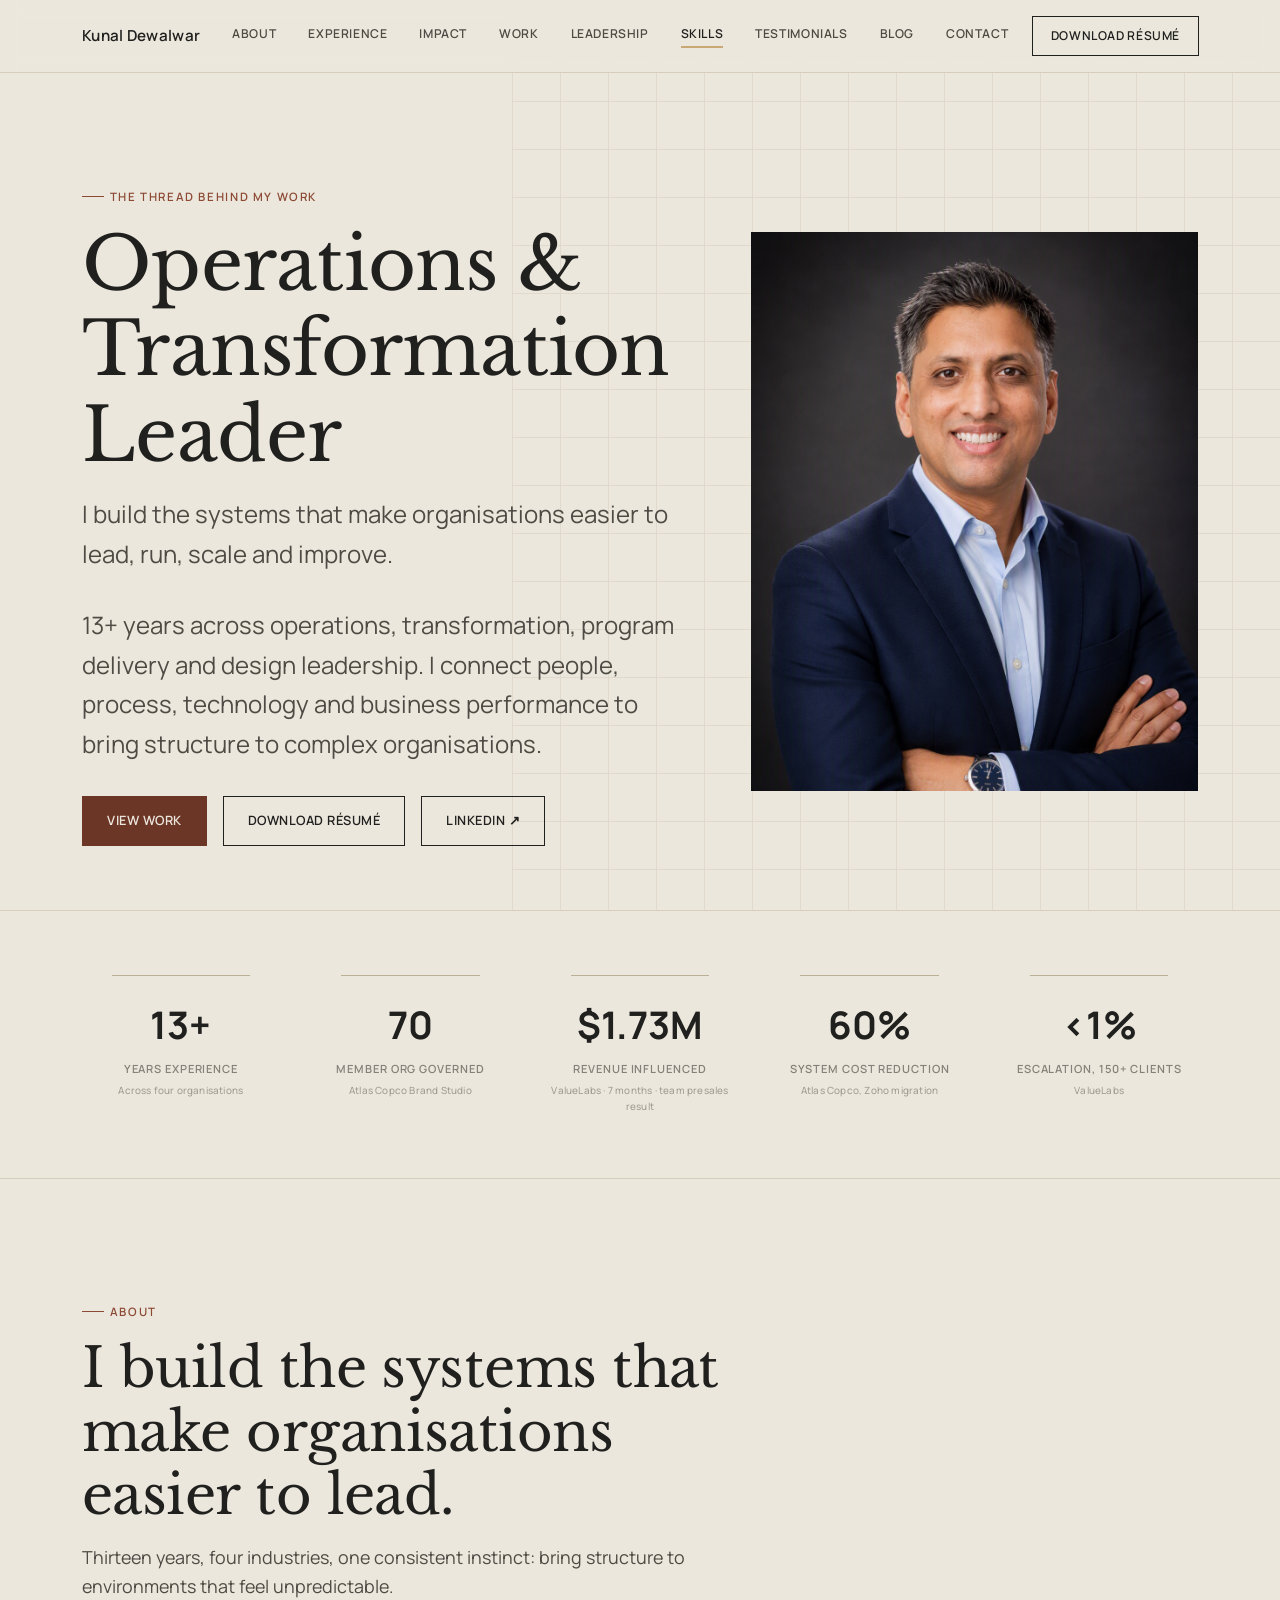
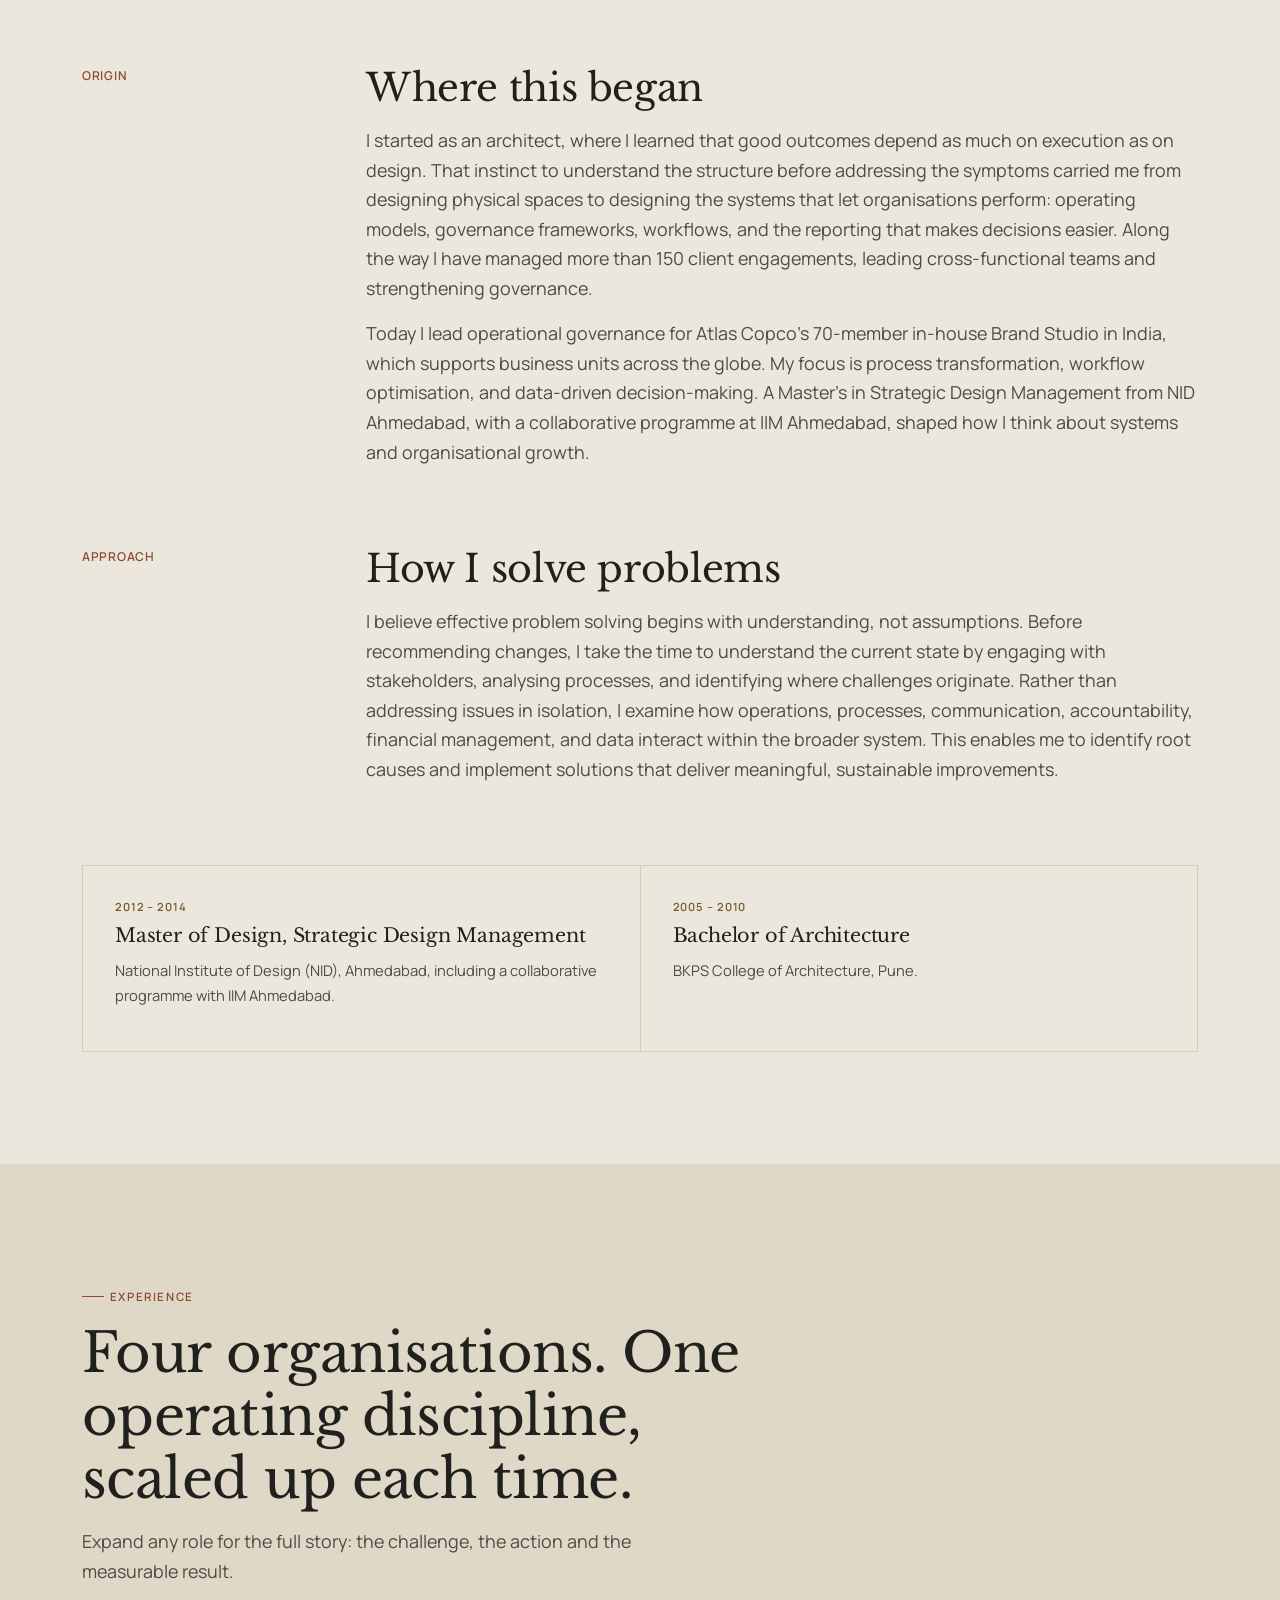
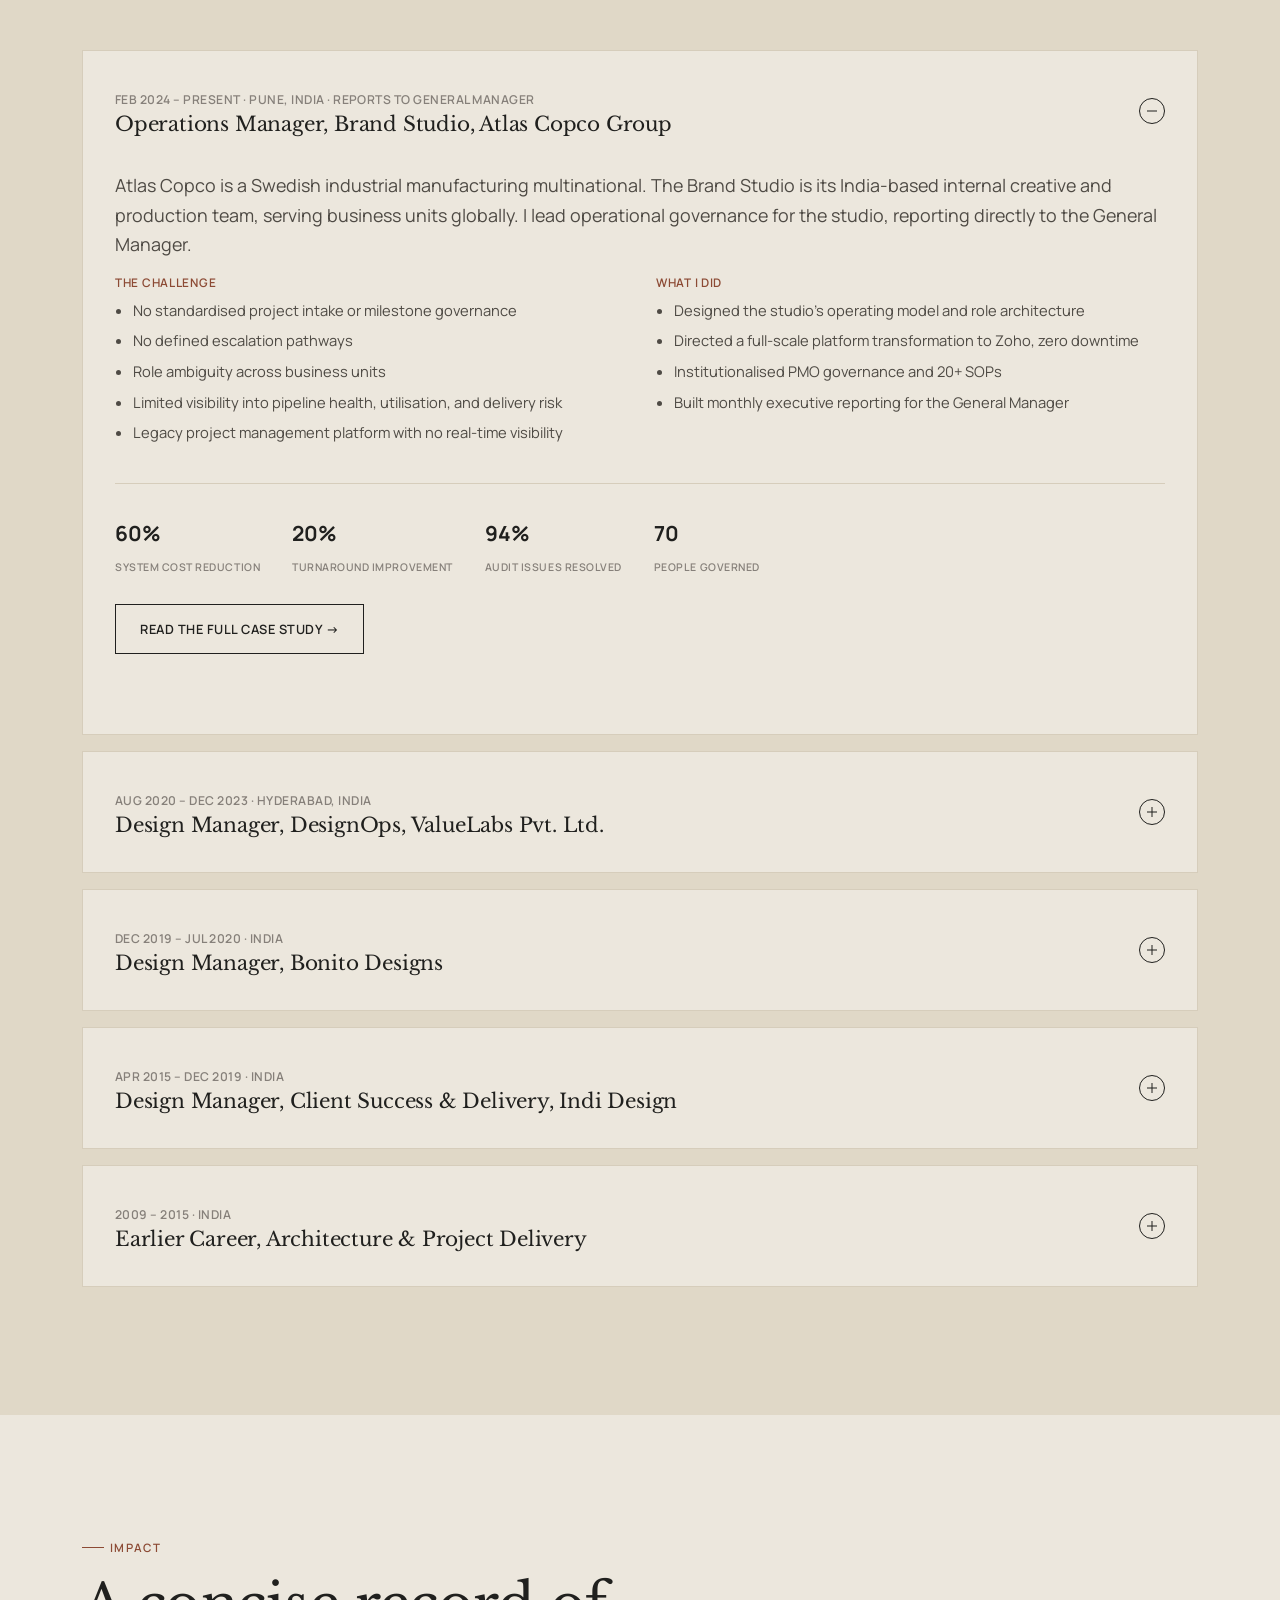
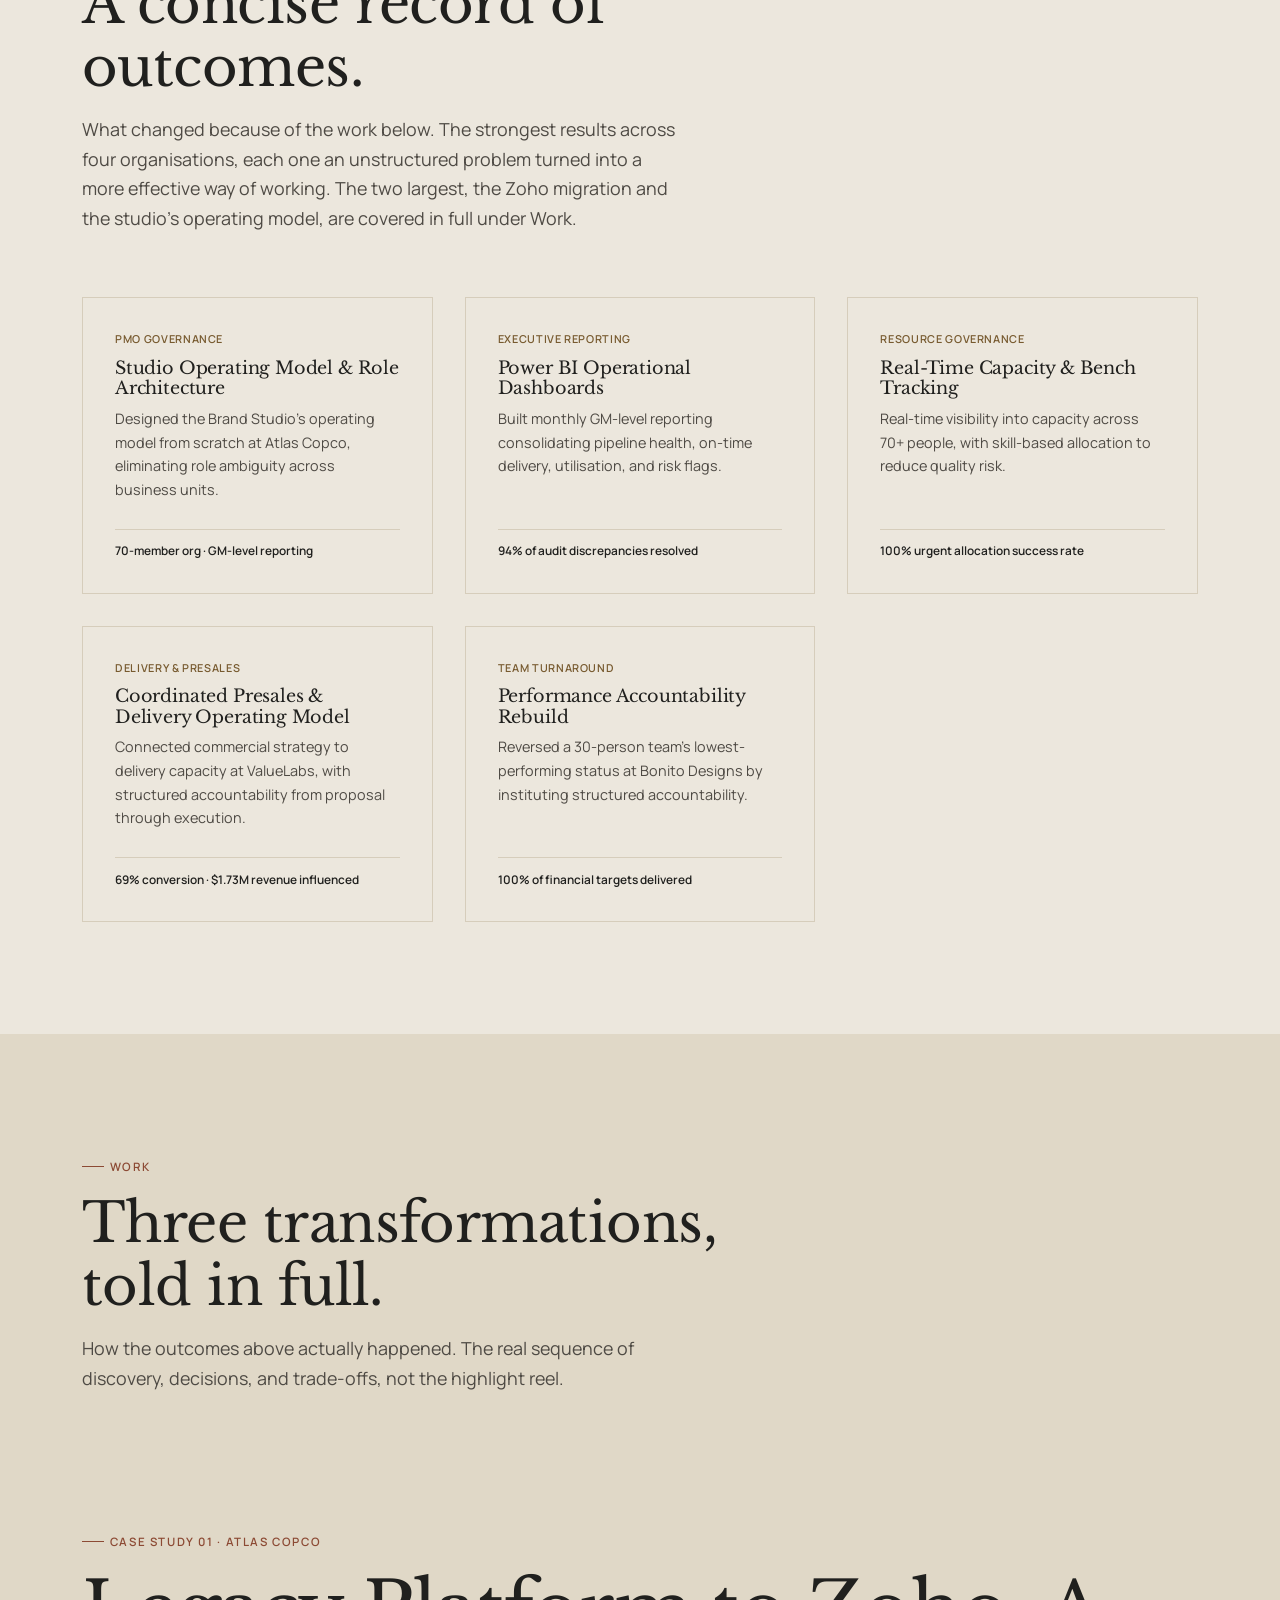
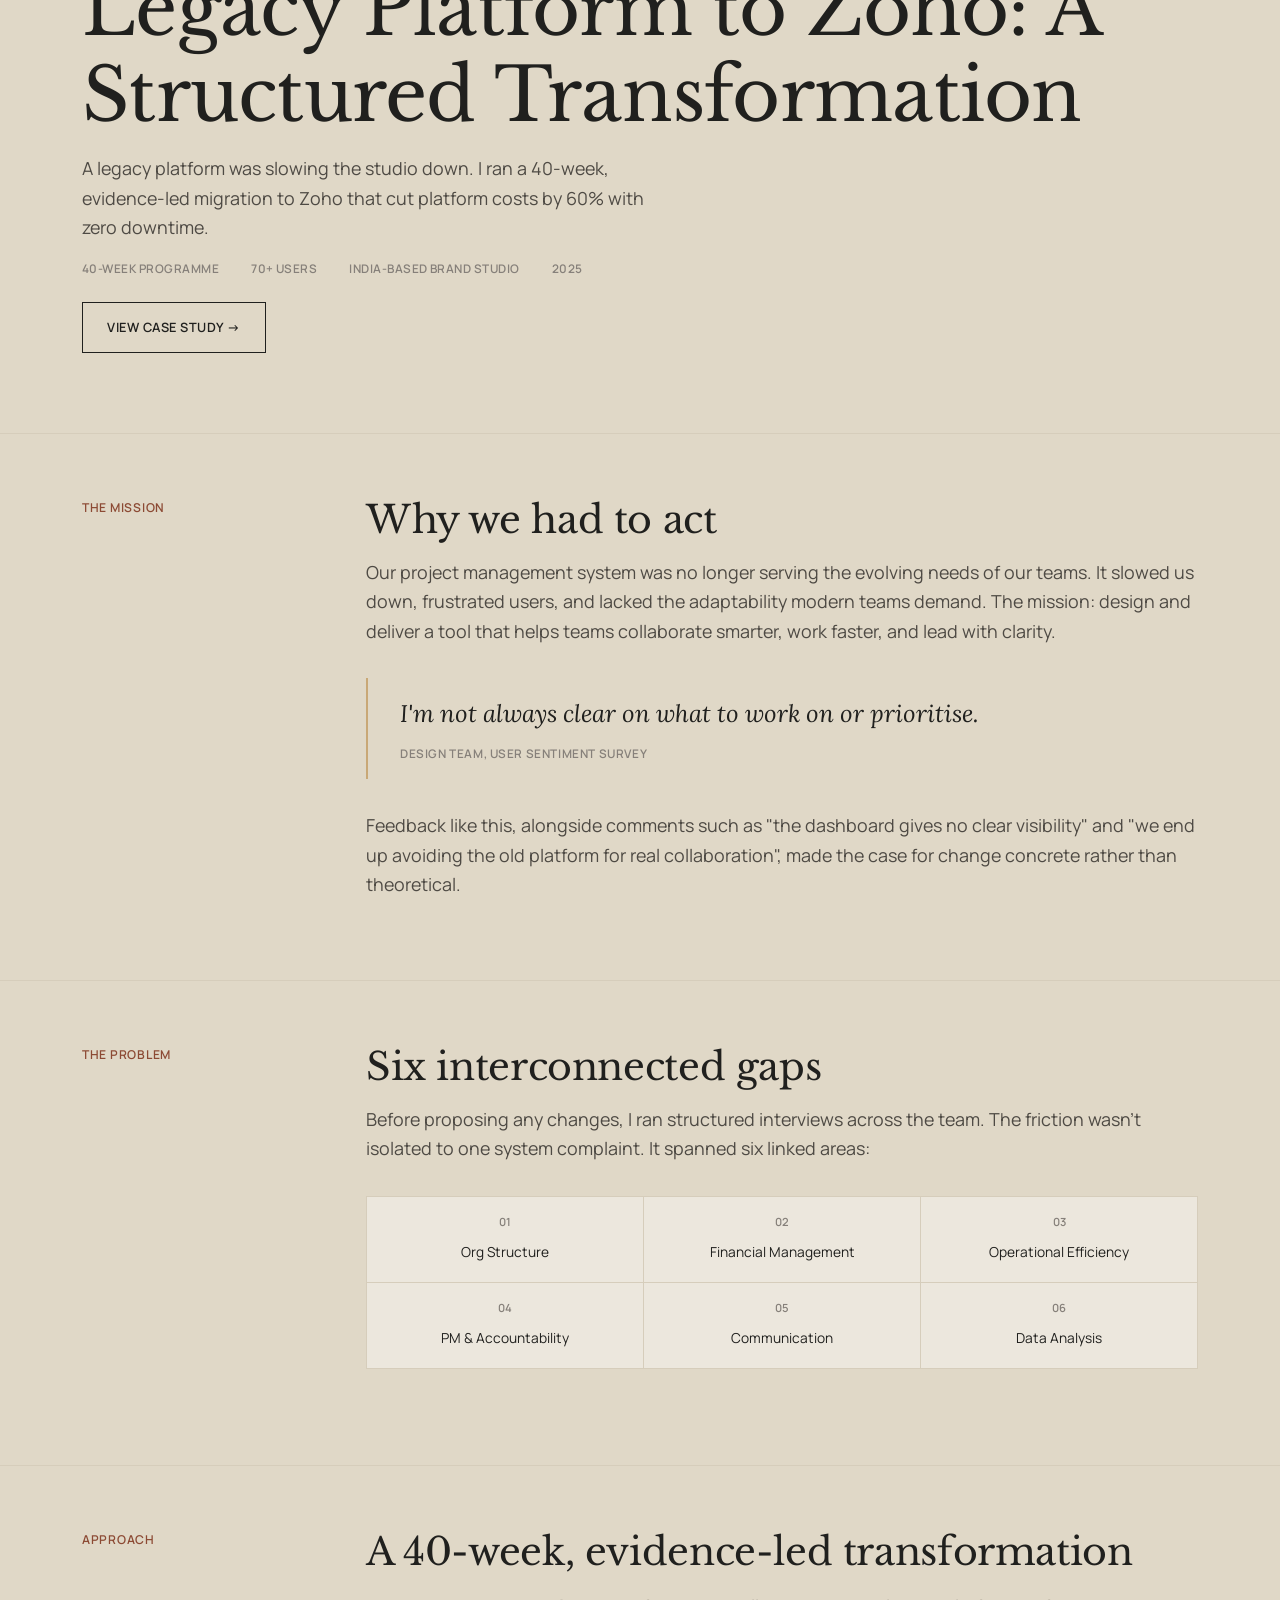
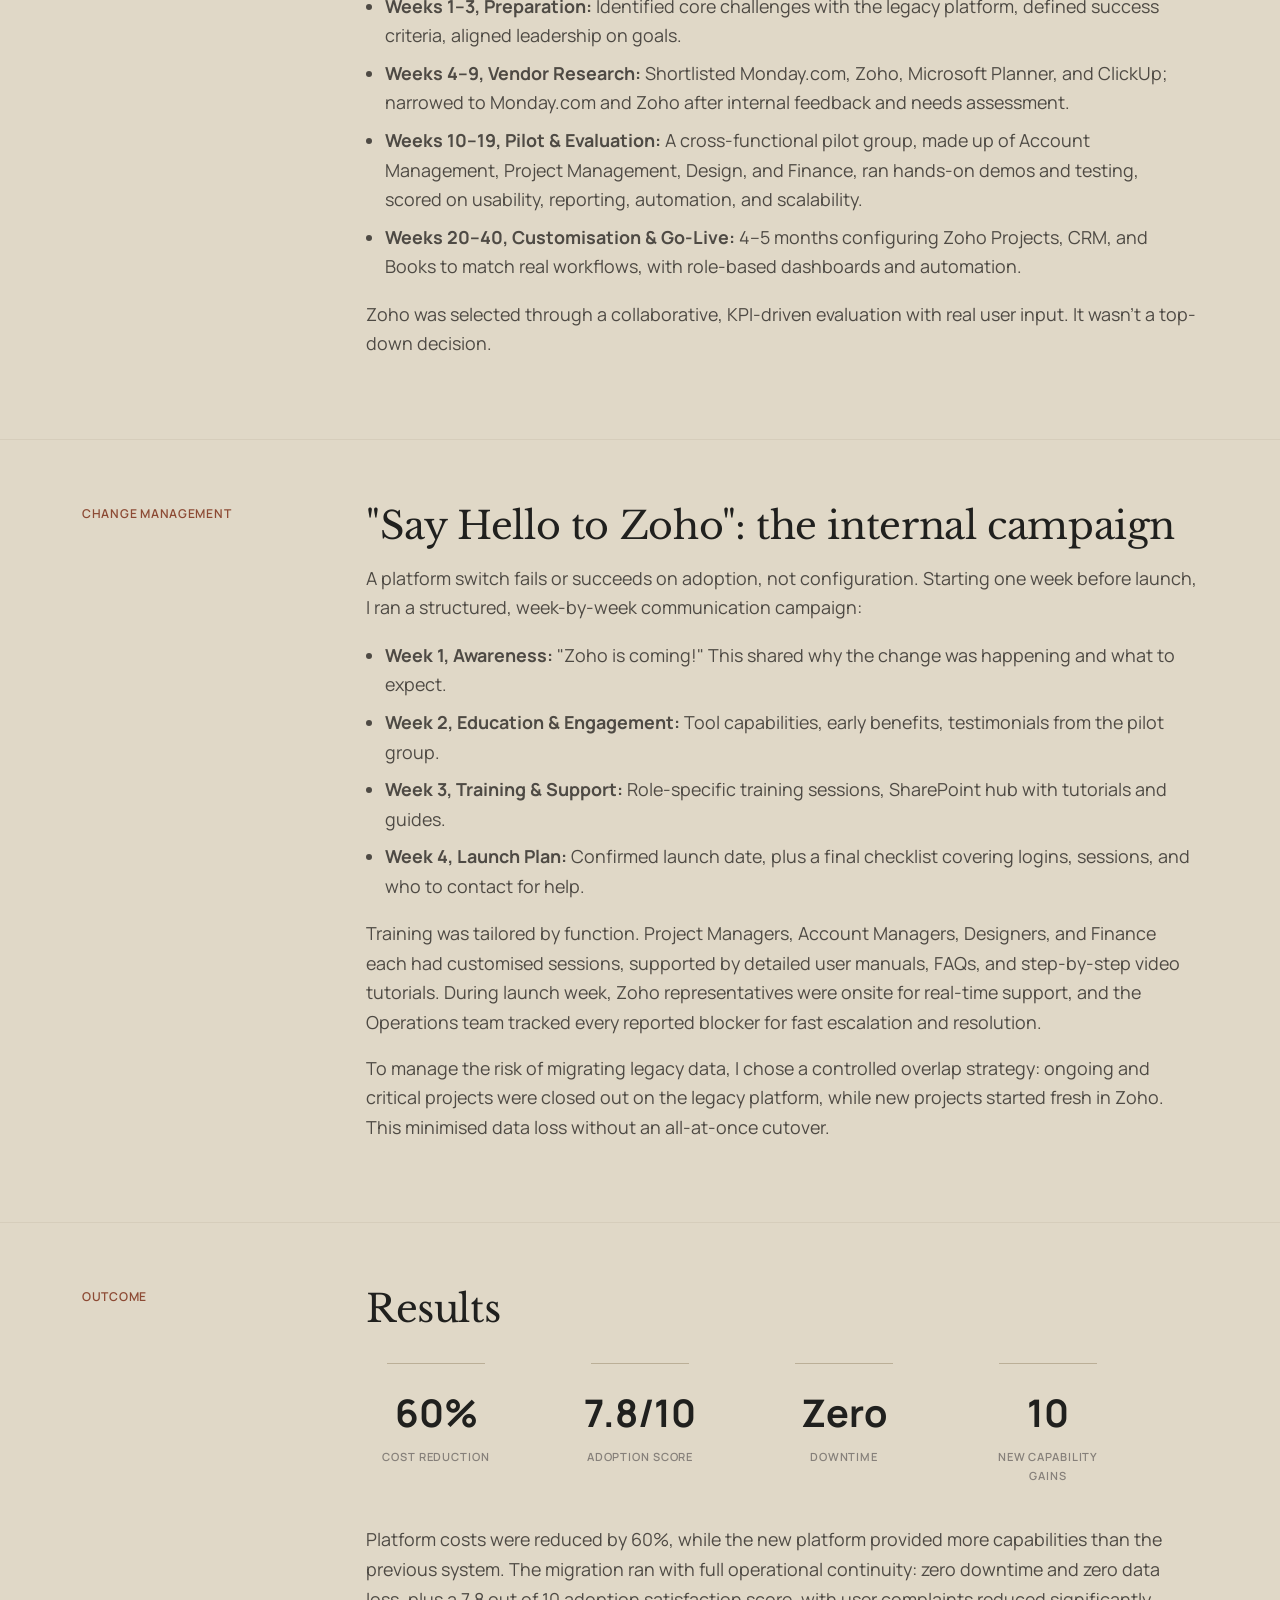
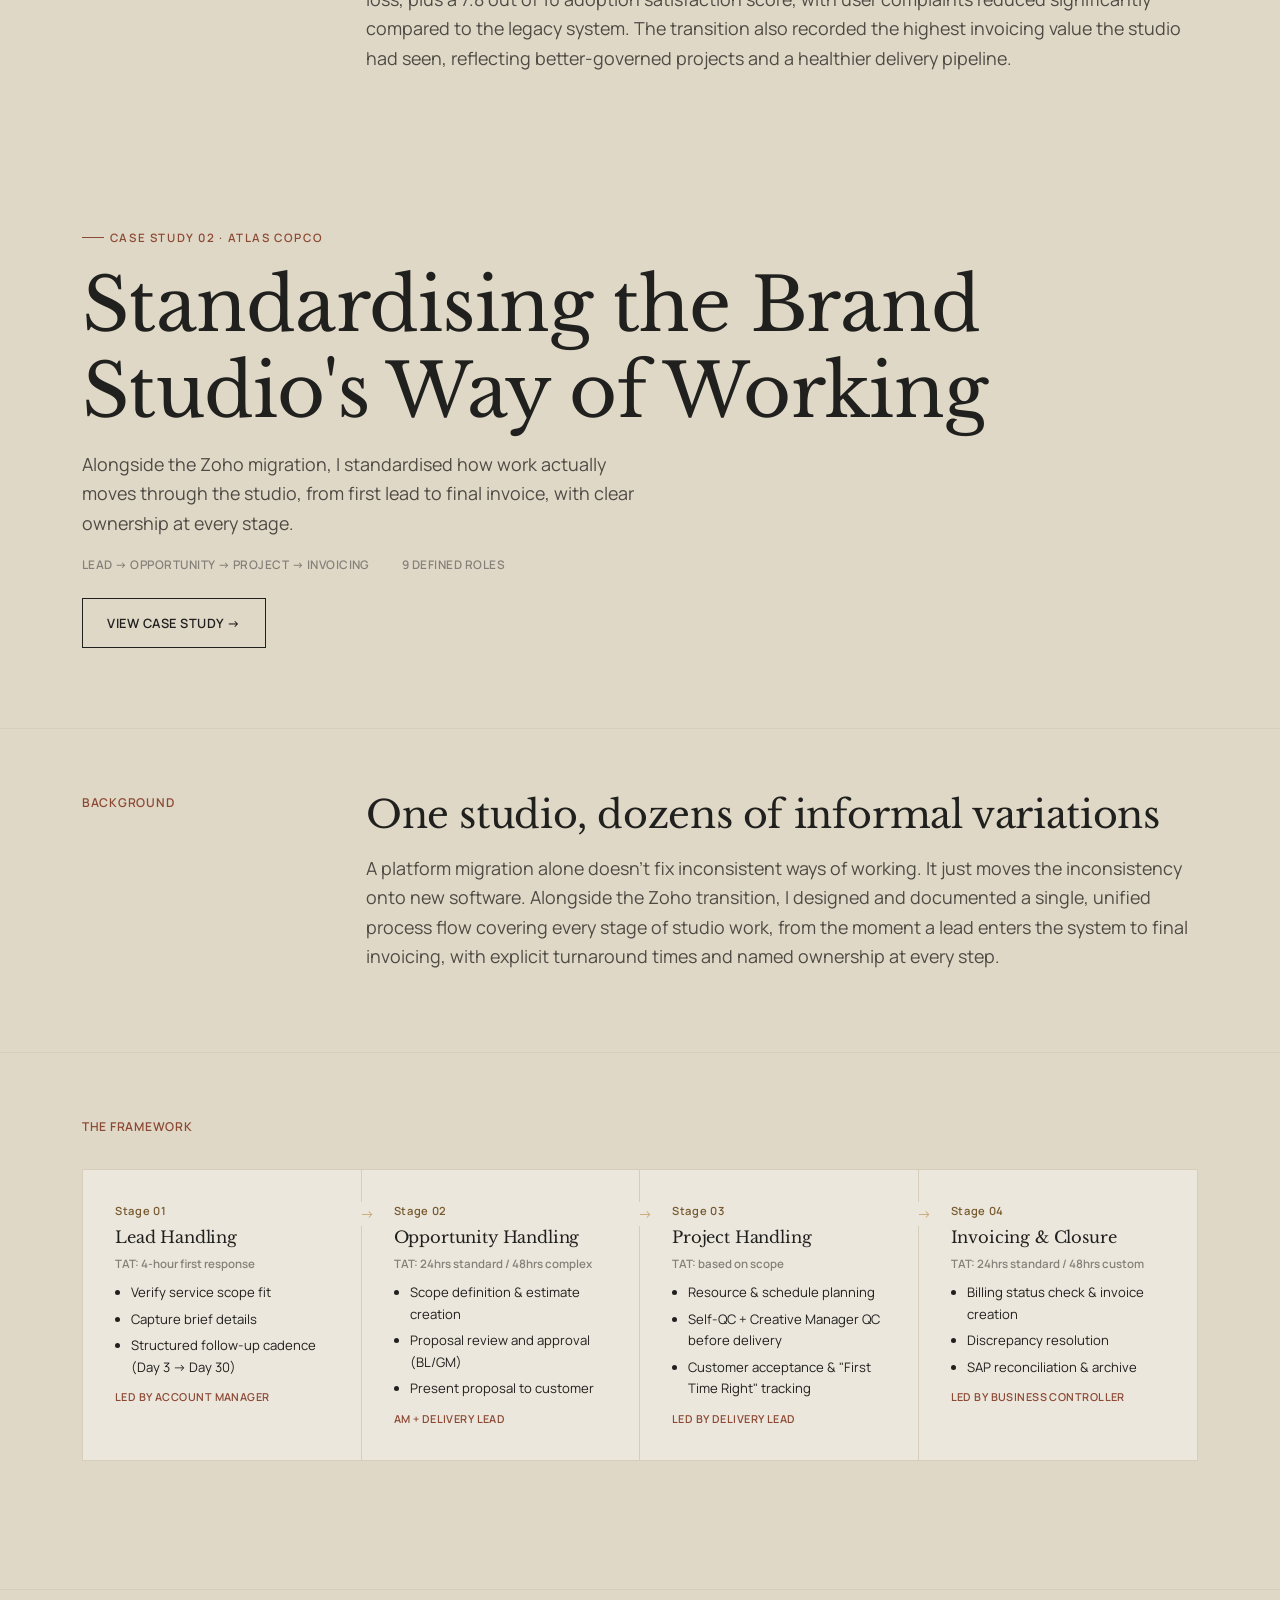
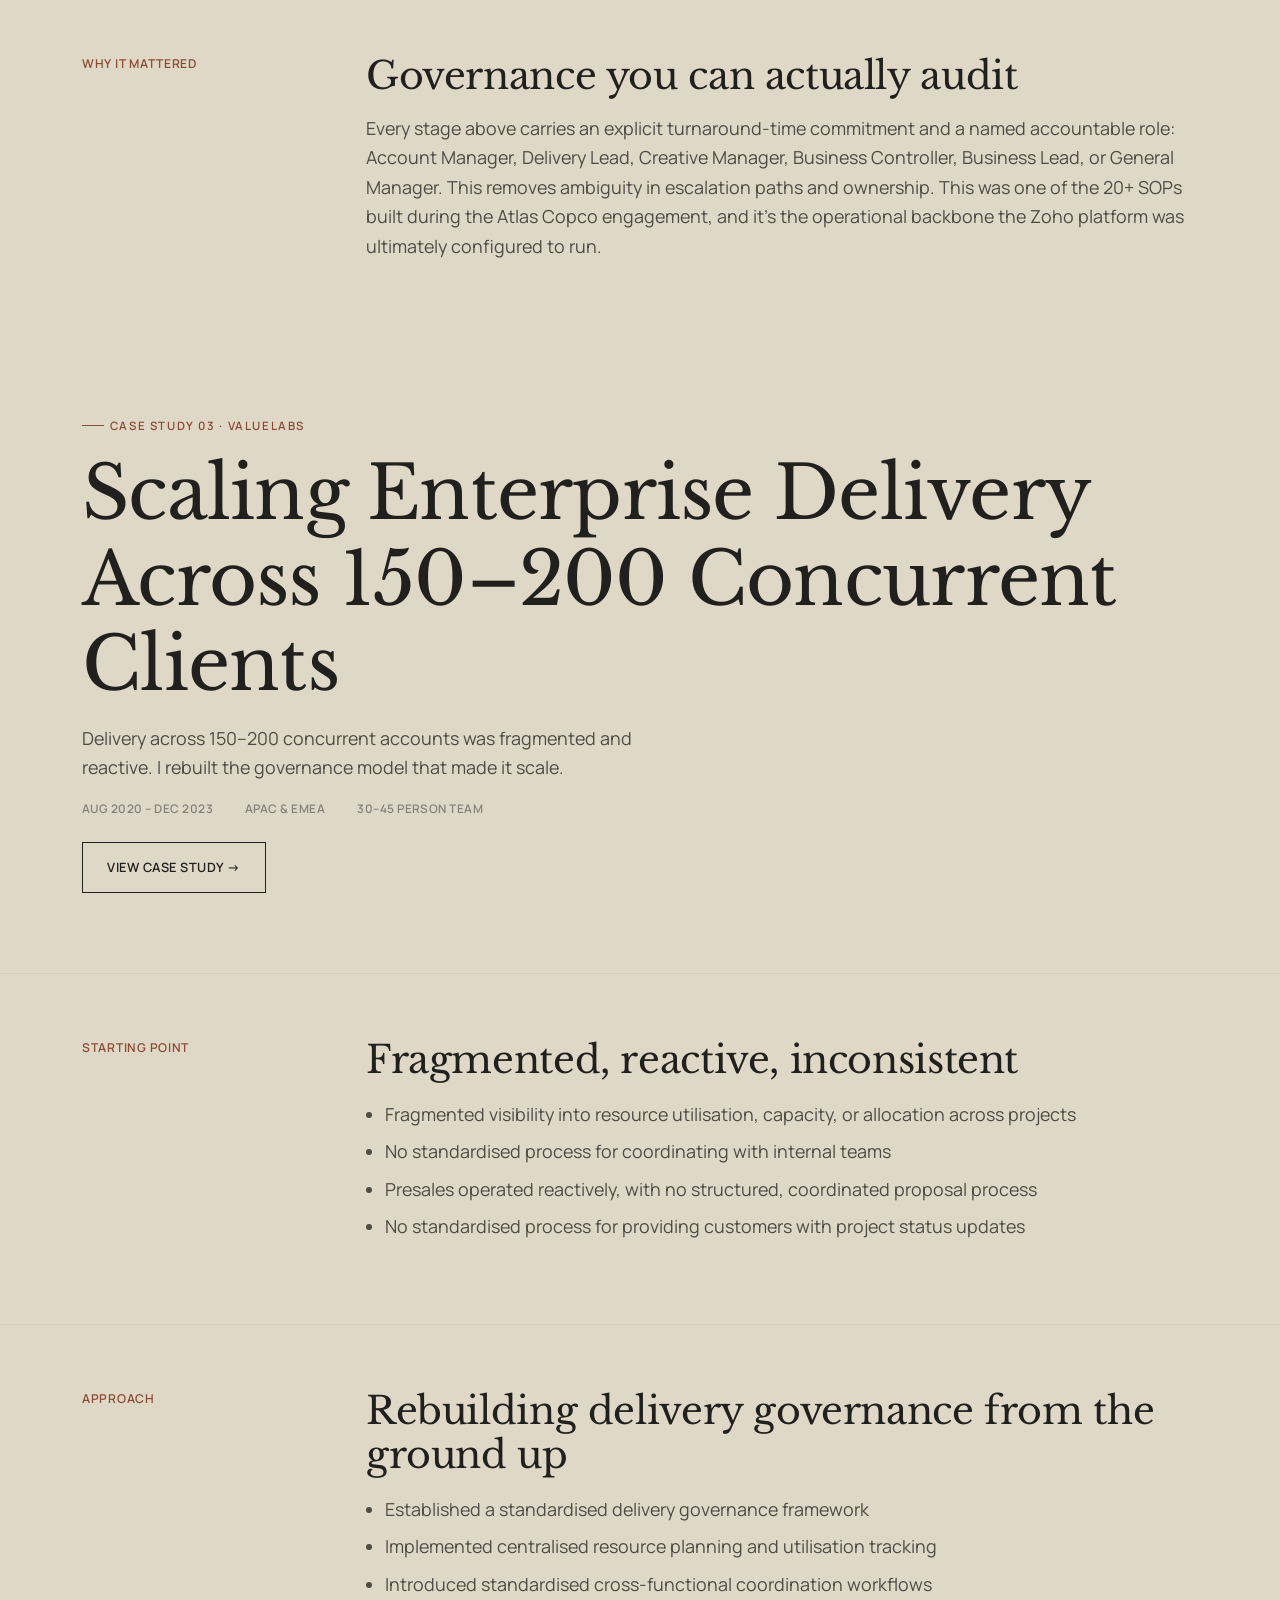
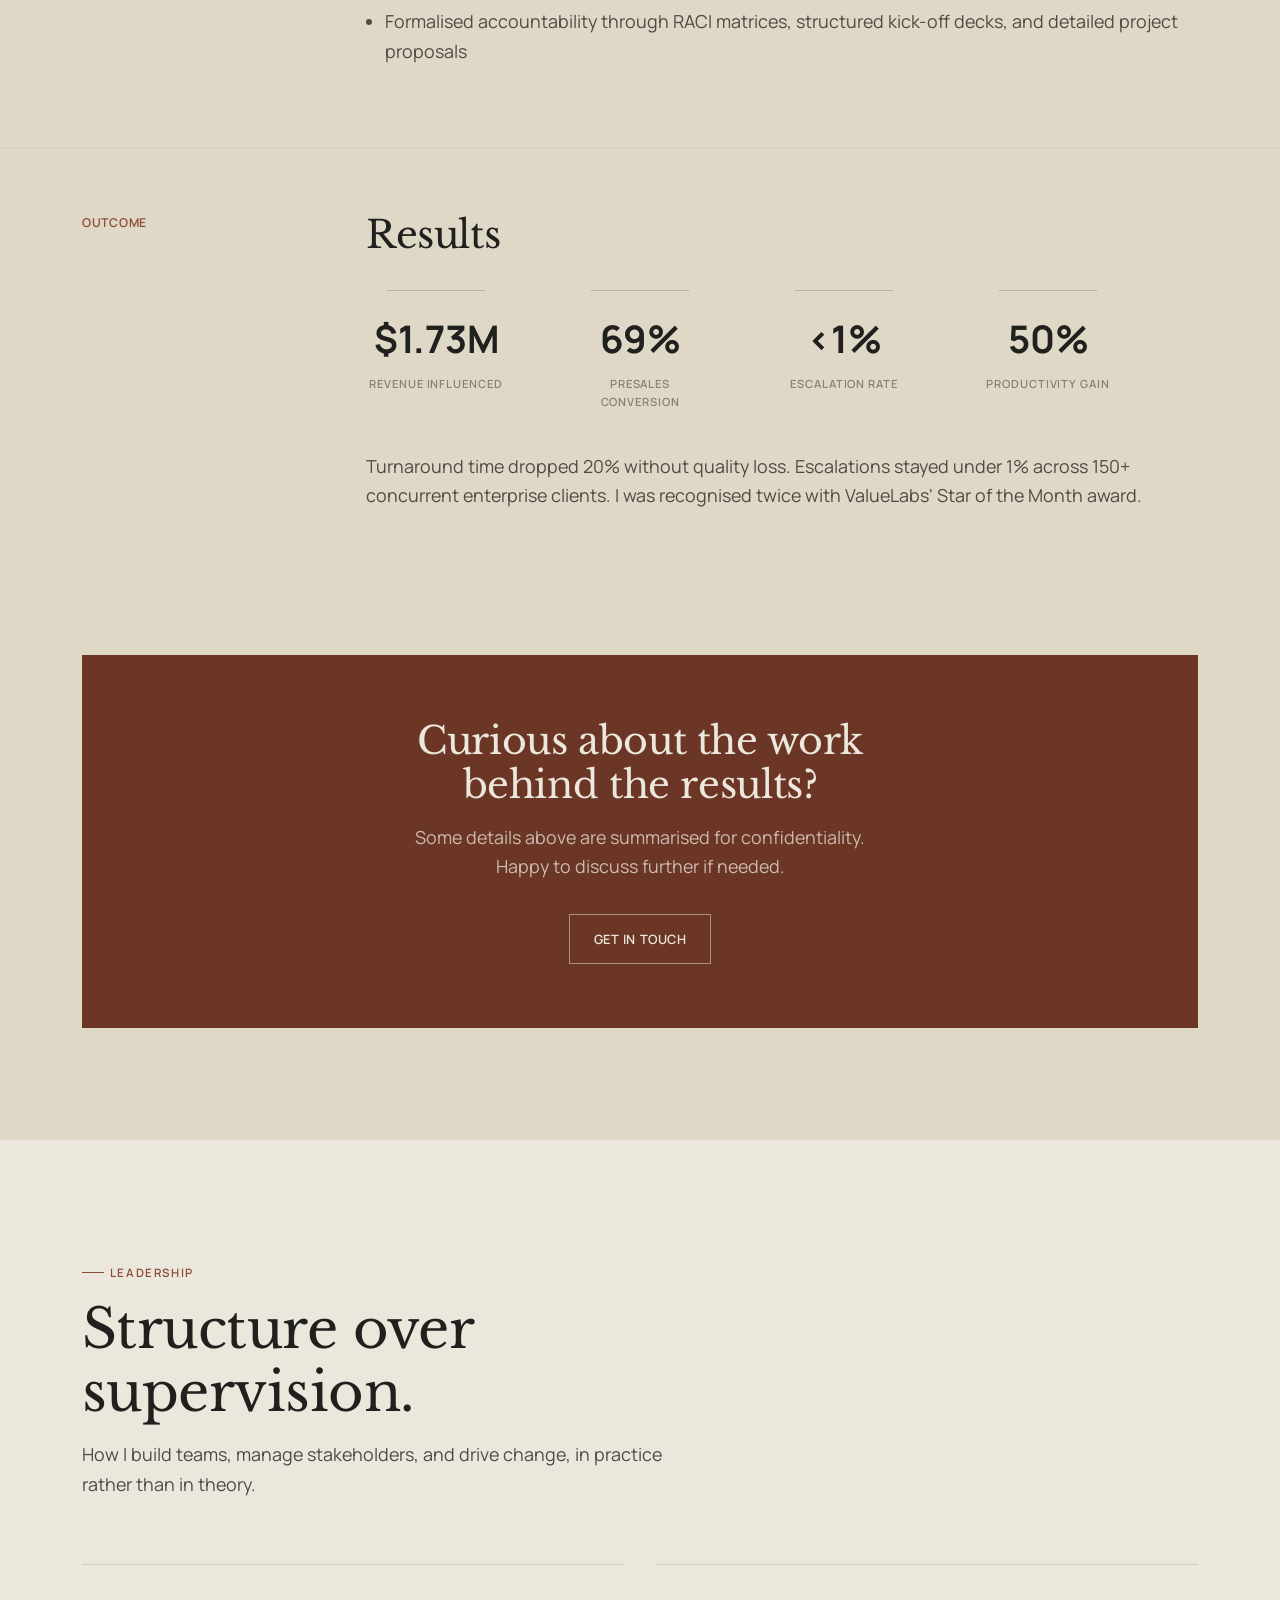
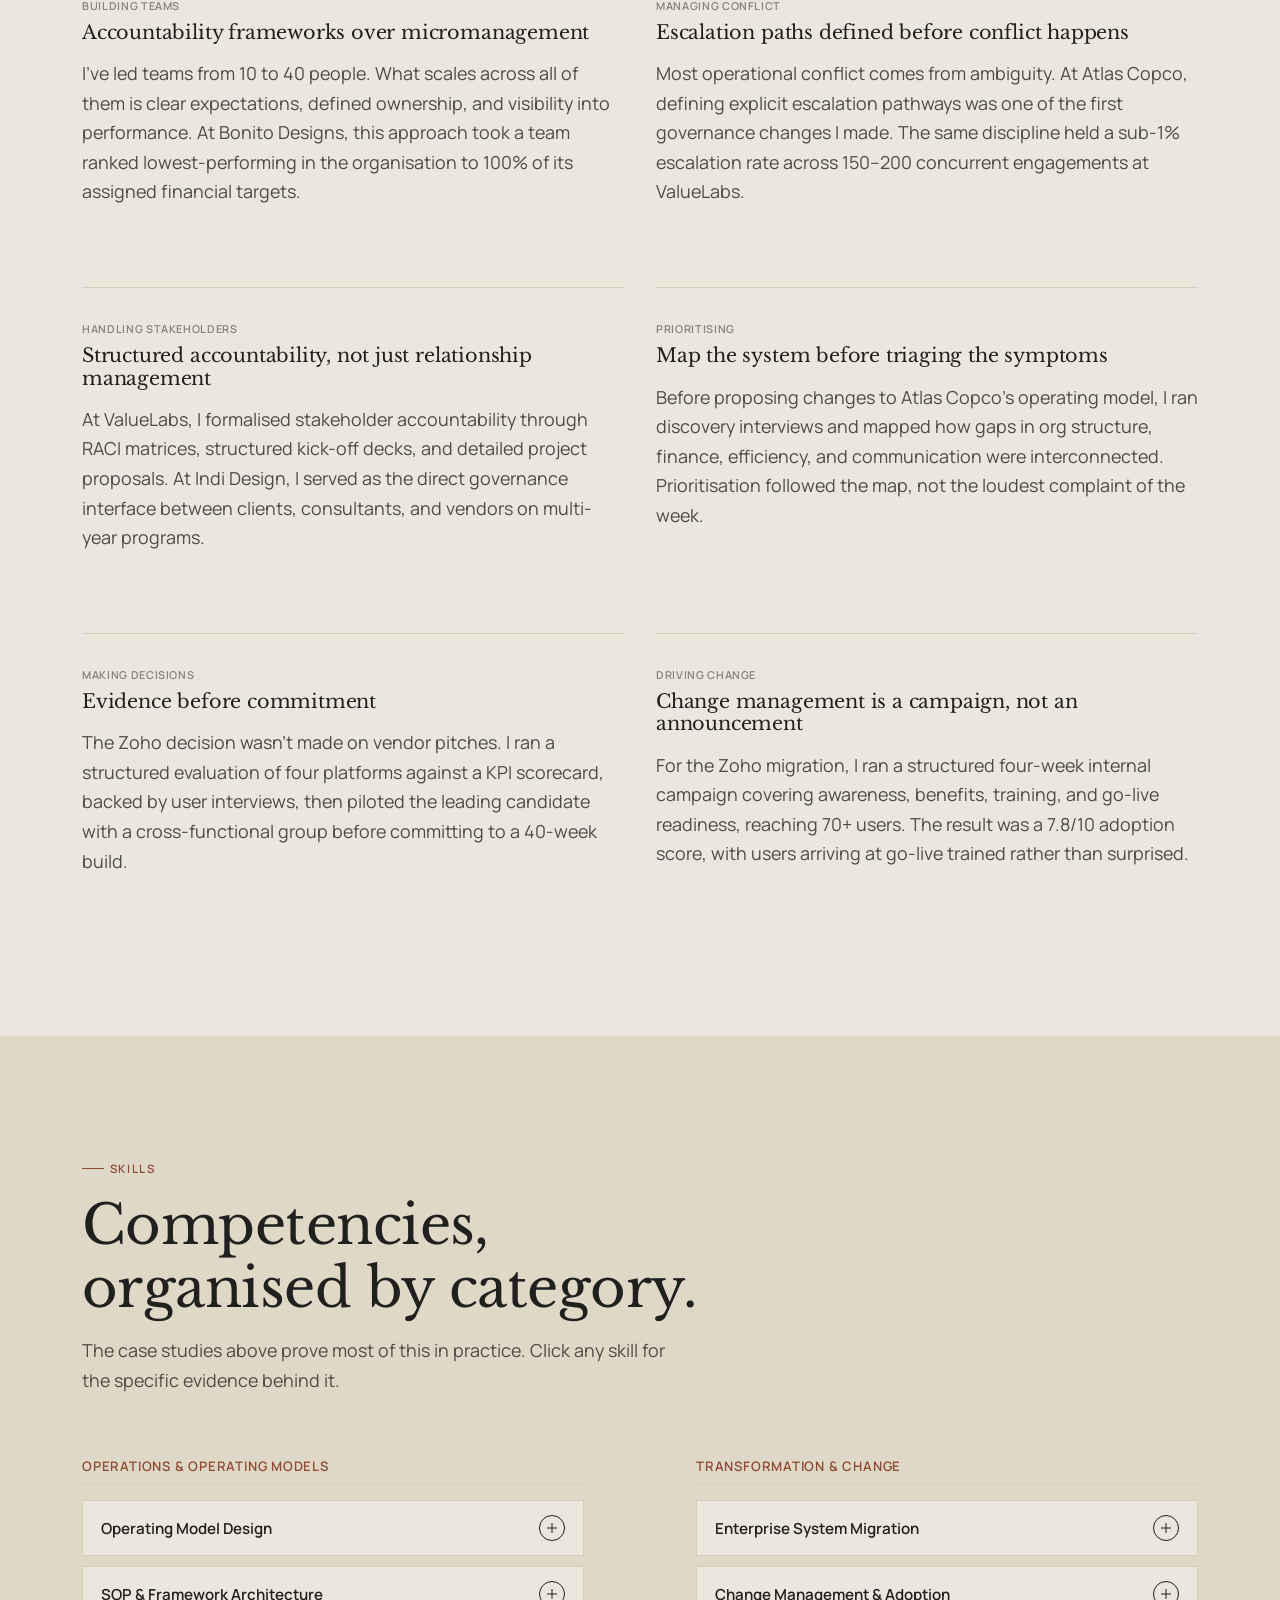
==== commit 7381b1f5: "Update index.html" ====
--- a/index.html
+++ b/index.html
@@ -3,53 +3,21 @@
 <head>
 <meta charset="UTF-8">
 <meta name="viewport" content="width=device-width, initial-scale=1.0">
-<title>Kunal Dewalwar, Operations &amp; Transformation Leader | PMO, Program Delivery, Governance</title>
-<meta name="description" content="Kunal Dewalwar is an Operations &amp; Transformation Leader with 13+ years building PMO governance, program and delivery systems, and operating models, including inside design, creative and studio environments. Based in Pune, India. Open to global remote roles.">
+<title>Kunal Dewalwar, Operations & Transformation Leader | PMO, Program Delivery, Governance</title>
+<meta name="description" content="Kunal Dewalwar is an Operations & Transformation Leader with 13+ years building PMO governance, program and delivery systems, and operating models, including inside design, creative and studio environments. Based in Pune, India. Open to global remote roles.">
 <meta name="keywords" content="Kunal Dewalwar, Operations and Transformation Leader, PMO Governance, Program Management, Project Delivery, Presales Leadership, Business Transformation, Operating Model Design, Business Operations, Operations Manager India, Remote Operations Leader, Zoho Implementation, Delivery Governance">
-<link rel="canonical" href="https://kunaldewalwar.in/">
-
-<meta property="og:title" content="Kunal Dewalwar, Operations &amp; Transformation Leader">
+<meta property="og:title" content="Kunal Dewalwar, Operations & Transformation Leader">
 <meta property="og:description" content="13+ years across program delivery, presales, team leadership, and business transformation.">
 <meta property="og:type" content="website">
 <meta property="og:url" content="https://kunaldewalwar.in/">
+<link rel="canonical" href="https://kunaldewalwar.in/">
 
 <link rel="preconnect" href="https://fonts.googleapis.com">
 <link rel="preconnect" href="https://fonts.gstatic.com" crossorigin>
-<link href="https://fonts.googleapis.com/css2?family=Libre+Baskerville:ital,wght@0,400;0,700;1,400&family=Manrope:wght@400;500;600;700&display=swap" rel="stylesheet">
-<link rel="stylesheet" href="style.css">
-<link rel="icon" href="data:,">
-<meta name="theme-color" content="#ECE7DD">
-
-<!-- Structured data: helps search engines and AI assistants
-     represent Kunal correctly in results, not just index text. -->
-<script type="application/ld+json">
-{
-  "@context": "https://schema.org",
-  "@type": "Person",
-  "name": "Kunal Dewalwar",
-  "url": "https://kunaldewalwar.in/",
-  "jobTitle": "Operations Manager, Brand Studio",
-  "worksFor": {
-    "@type": "Organization",
-    "name": "Atlas Copco Group"
-  },
-  "alumniOf": [
-    { "@type": "CollegeOrUniversity", "name": "National Institute of Design, Ahmedabad" },
-    { "@type": "CollegeOrUniversity", "name": "BKPS College of Architecture, Pune" }
-  ],
-  "address": {
-    "@type": "PostalAddress",
-    "addressLocality": "Pune",
-    "addressCountry": "IN"
-  },
-  "sameAs": [
-    "https://linkedin.com/in/dewalwarkunal"
-  ],
-  "description": "Operations & Transformation Leader with 13+ years across PMO governance, program delivery, presales, and business transformation."
-}
-</script>
-
-<!-- Google tag (gtag.js) -->
+<link href="https://fonts.googleapis.com/css2?family=Libre+Baskerville:ital,wght@0,400;0,700;1,400&family=Lora:ital,wght@1,400;1,500&family=Manrope:wght@400;500;600;700;800&display=swap" rel="stylesheet">
+<link rel="stylesheet" href="style.css?v=3">
+
+<!-- Google Analytics (GA4) -->
 <script async src="https://www.googletagmanager.com/gtag/js?id=G-5FJBK6BG4V"></script>
 <script>
   window.dataLayer = window.dataLayer || [];
@@ -57,605 +25,671 @@
   gtag('js', new Date());
   gtag('config', 'G-5FJBK6BG4V');
 </script>
+
+<!-- Structured Data: Person schema for search engines -->
+<script type="application/ld+json">
+{
+  "@context": "https://schema.org",
+  "@type": "Person",
+  "name": "Kunal Dewalwar",
+  "url": "https://kunaldewalwar.in/",
+  "image": "https://kunaldewalwar.in/assets/images/headshot.png",
+  "jobTitle": "Operations & Transformation Leader",
+  "worksFor": {
+    "@type": "Organization",
+    "name": "Atlas Copco Group"
+  },
+  "alumniOf": [
+    {
+      "@type": "CollegeOrUniversity",
+      "name": "National Institute of Design, Ahmedabad"
+    },
+    {
+      "@type": "CollegeOrUniversity",
+      "name": "BKPS College of Architecture, Pune"
+    }
+  ],
+  "address": {
+    "@type": "PostalAddress",
+    "addressLocality": "Pune",
+    "addressCountry": "IN"
+  },
+  "email": "mailto:dewalwarkunal@gmail.com",
+  "sameAs": [
+    "https://linkedin.com/in/dewalwarkunal"
+  ],
+  "knowsAbout": [
+    "Business Operations",
+    "Operating Model Design",
+    "PMO Governance",
+    "Program Management",
+    "Project Delivery",
+    "Presales Leadership",
+    "Business Transformation",
+    "Change Management",
+    "Delivery Governance",
+    "Team Leadership",
+    "Zoho Implementation"
+  ]
+}
+</script>
 </head>
 <body>
 
-<a class="visually-hidden" href="#main">Skip to content</a>
-
-<!-- ============ RUNNING HEADER ============ -->
-<header class="record-header">
-  <a class="record-header__title" href="#home">Kunal Dewalwar — Operations &amp; Transformation Record</a>
-  <span class="record-header__locator" id="locator" aria-live="polite">Home</span>
-  <button class="record-header__toggle" id="indexToggle" aria-expanded="false" aria-controls="recordIndex">
-    Index
-  </button>
+<header class="site-header">
+  <div class="header-inner">
+    <a href="#home" class="logo-mark" aria-label="Kunal Dewalwar, Home">
+    Kunal Dewalwar
+    </a>
+    <nav class="main-nav" aria-label="Primary">
+      <a href="#about">About</a>
+      <a href="#experience">Experience</a>
+      <a href="#Impact">Impact</a>
+      <a href="#case-studies">Work</a>
+      <a href="#leadership">Leadership</a>
+      <a href="#skills">Skills</a>
+      <a href="#testimonials">Testimonials</a>
+      <a href="blog/index.html">Blog</a>
+      <a href="#contact">Contact</a>
+    </nav>
+    <a href="assets/documents/Kunal_Dewalwar_Resume_26.pdf" class="header-cta" target="_blank" rel="noopener noreferrer">Download Résumé</a>
+    <button class="nav-toggle" aria-label="Toggle navigation" aria-expanded="false"><span></span></button>
+  </div>
 </header>
 
-<nav class="record-index" id="recordIndex" data-open="false" aria-label="Section index">
-  <ul class="record-index__list">
-    <li><a href="#home">Home</a></li>
-    <li><a href="#about">About</a></li>
-    <li><a href="#experience">Experience</a></li>
-    <li><a href="#impact">Impact</a></li>
-    <li><a href="#work">Work</a></li>
-    <li><a href="#leadership">Leadership</a></li>
-    <li><a href="#skills">Skills</a></li>
-    <li><a href="#testimonials">Testimonials</a></li>
-    <li><a href="https://kunaldewalwar.in/blog/index.html">Blog</a></li>
-    <li><a href="#contact">Contact</a></li>
-  </ul>
-</nav>
-
-<main id="main">
-
-  <!-- ============ HOME ============ -->
-  <section class="section home" id="home" data-locator="Home">
-    <div class="record-grid">
-      <div class="home__ref" aria-hidden="true">
-        <span>Record</span>
-        <span>No. 001</span>
-      </div>
-      <div class="record-column">
-        <p class="home__eyebrow">The thread behind my work</p>
-        <h1 class="home__title">Operations &amp; Transformation Leader</h1>
-        <p class="home__brief">
-          I build the systems that make organisations easier to lead, run, scale and improve.
-          Thirteen-plus years across operations, transformation, program delivery and design
-          leadership, connecting people, process, technology and business performance to bring
-          structure to complex organisations.
-        </p>
-        <div class="home__actions">
-          <a class="btn btn--primary" href="#work">View Work</a>
-          <a class="btn btn--text" href="assets/documents/Kunal_Dewalwar_Resume_26.pdf">Download Résumé</a>
-          <a class="btn btn--text" href="https://linkedin.com/in/dewalwarkunal">LinkedIn</a>
-        </div>
-        <div class="home__figure">
-          <img src="assets/images/headshot.png" alt="Kunal Dewalwar, Operations and Transformation Leader based in Pune, India">
-          <dl>
-            <dt>Based</dt>
-            <dd>Pune, India — open to global remote roles</dd>
-            <dt>Currently</dt>
-            <dd>Operations Manager, Brand Studio, Atlas Copco Group</dd>
-          </dl>
-        </div>
+<main>
+
+  <!-- ============ HERO ============ -->
+  <section class="hero" id="home">
+    <div class="hero-bg-grid" aria-hidden="true"></div>
+    <div class="container hero-inner">
+      <div class="hero-copy">
+        <span class="eyebrow">The Thread Behind My Work</span>
+        <h1>Operations &amp; Transformation Leader</h1>
+<p class="lede">
+  I build the systems that make organisations easier to lead, run, scale and improve.
+</p>
+
+<p class="lede">
+  13+ years across operations, transformation, program delivery and design leadership. I connect people, process, technology and business performance to bring structure to complex organisations.
+</p>
+        <div class="hero-ctas">
+          <a href="#case-studies" class="btn btn-primary">View Work</a>
+          <a href="assets/documents/Kunal_Dewalwar_Resume_26.pdf" class="btn btn-secondary" target="_blank" rel="noopener noreferrer">Download Résumé</a>
+          <a href="https://linkedin.com/in/dewalwarkunal" class="btn btn-secondary" target="_blank" rel="noopener noreferrer">LinkedIn ↗</a>
+        </div>
+      </div>
+      <div class="hero-portrait">
+        <span class="frame-corner tl" aria-hidden="true"></span>
+        <img src="assets/images/headshot.png" alt="Kunal Dewalwar, Operations and Transformation Leader based in Pune, India">
+        <span class="frame-corner br" aria-hidden="true"></span>
       </div>
     </div>
   </section>
 
+  <!-- ============ METRICS STRIP ============ -->
+  <section class="metrics-strip reveal">
+    <div class="container">
+      <div class="metric"><span class="metric-value">13+</span><span class="metric-label">Years Experience</span><span class="metric-context">Across four organisations</span></div>
+      <div class="metric"><span class="metric-value">70</span><span class="metric-label">Member Org Governed</span><span class="metric-context">Atlas Copco Brand Studio</span></div>
+      <div class="metric"><span class="metric-value">$1.73M</span><span class="metric-label">Revenue Influenced</span><span class="metric-context">ValueLabs · 7 months · team presales result</span></div>
+      <div class="metric"><span class="metric-value">60%</span><span class="metric-label">System Cost Reduction</span><span class="metric-context">Atlas Copco, Zoho migration</span></div>
+      <div class="metric"><span class="metric-value">&lt;1%</span><span class="metric-label">Escalation, 150+ Clients</span><span class="metric-context">ValueLabs</span></div>
+    </div>
+  </section>
+
   <!-- ============ ABOUT ============ -->
-  <section class="section" id="about" data-locator="About">
-    <div class="record-grid">
-      <p class="section__label">About</p>
-      <div class="record-column">
-        <p class="about__intro">I build the systems that make organisations easier to lead.</p>
-        <p class="entry__summary">
-          Thirteen years, four industries, one consistent instinct: bring structure to
-          environments that feel unpredictable.
-        </p>
-
-        <div class="record-entry">
-          <p class="record-entry__label">Origin</p>
+  <section class="section" id="about">
+    <div class="container">
+      <div class="section-head reveal">
+        <span class="eyebrow">About</span>
+        <h2>I build the systems that make organisations easier to lead.</h2>
+        <p>Thirteen years, four industries, one consistent instinct: bring structure to environments that feel unpredictable.</p>
+      </div>
+
+      <div class="case-section-grid reveal" style="margin-bottom: var(--space-lg);">
+        <span class="case-section-label">Origin</span>
+        <div class="case-section-body">
           <h3>Where this began</h3>
-          <p>
-            I started as an architect, where I learned that good outcomes depend as much on
-            execution as on design. That instinct to understand the structure before addressing
-            the symptoms carried me from designing physical spaces to designing the systems that
-            let organisations perform: operating models, governance frameworks, workflows, and
-            the reporting that makes decisions easier. Along the way I have managed more than 150
-            client engagements, leading cross-functional teams and strengthening governance.
+          <p>I started as an architect, where I learned that good outcomes depend as much on execution as on design. That instinct to understand the structure before addressing the symptoms carried me from designing physical spaces to designing the systems that let organisations perform: operating models, governance frameworks, workflows, and the reporting that makes decisions easier. Along the way I have managed more than 150 client engagements, leading cross-functional teams and strengthening governance.</p>
+          <p>Today I lead operational governance for Atlas Copco's 70-member in-house Brand Studio in India, which supports business units across the globe. My focus is process transformation, workflow optimisation, and data-driven decision-making. A Master's in Strategic Design Management from NID Ahmedabad, with a collaborative programme at IIM Ahmedabad, shaped how I think about systems and organisational growth.</p>
+        </div>
+      </div>
+
+      <div class="case-section-grid reveal">
+        <span class="case-section-label">Approach</span>
+        <div class="case-section-body">
+          <h3>How I solve problems</h3>
+          <p>I believe effective problem solving begins with understanding, not assumptions. Before recommending changes, I take the time to understand the current state by engaging with stakeholders, analysing processes, and identifying where challenges originate. Rather than addressing issues in isolation, I examine how operations, processes, communication, accountability, financial management, and data interact within the broader system. This enables me to identify root causes and implement solutions that deliver meaningful, sustainable improvements.</p>
+        </div>
+      </div>
+
+      <div class="pillars-grid reveal" style="grid-template-columns: repeat(2, 1fr); margin-top: var(--space-lg);">
+        <div class="pillar">
+          <span class="pillar-tag">2012 – 2014</span>
+          <h3>Master of Design, Strategic Design Management</h3>
+          <p>National Institute of Design (NID), Ahmedabad, including a collaborative programme with IIM Ahmedabad.</p>
+        </div>
+        <div class="pillar">
+          <span class="pillar-tag">2005 – 2010</span>
+          <h3>Bachelor of Architecture</h3>
+          <p>BKPS College of Architecture, Pune.</p>
+        </div>
+      </div>
+    </div>
+  </section>
+
+  <!-- ============ EXPERIENCE ============ -->
+  <section class="section section-alt" id="experience">
+    <div class="container">
+      <div class="section-head reveal">
+        <span class="eyebrow">Experience</span>
+        <h2>Four organisations. One operating discipline, scaled up each time.</h2>
+        <p>Expand any role for the full story: the challenge, the action and the measurable result.</p>
+      </div>
+
+      <details class="role-block reveal" open>
+        <summary>
+          <div class="role-summary-text">
+            <span class="role-meta">Feb 2024 – Present · Pune, India · Reports to General Manager</span>
+            <h3>Operations Manager, Brand Studio, Atlas Copco Group</h3>
+          </div>
+          <span class="role-toggle-icon" aria-hidden="true"></span>
+        </summary>
+        <div class="role-body">
+          <p>Atlas Copco is a Swedish industrial manufacturing multinational. The Brand Studio is its India-based internal creative and production team, serving business units globally. I lead operational governance for the studio, reporting directly to the General Manager.</p>
+          <div class="role-grid">
+            <div>
+              <h4>The Challenge</h4>
+              <ul>
+                <li>No standardised project intake or milestone governance</li>
+                <li>No defined escalation pathways</li>
+                <li>Role ambiguity across business units</li>
+                <li>Limited visibility into pipeline health, utilisation, and delivery risk</li>
+                <li>Legacy project management platform with no real-time visibility</li>
+              </ul>
+            </div>
+            <div>
+              <h4>What I Did</h4>
+              <ul>
+                <li>Designed the studio's operating model and role architecture</li>
+                <li>Directed a full-scale platform transformation to Zoho, zero downtime</li>
+                <li>Institutionalised PMO governance and 20+ SOPs</li>
+                <li>Built monthly executive reporting for the General Manager</li>
+              </ul>
+            </div>
+          </div>
+          <div class="role-stats">
+            <div><span class="val">60%</span><span class="lbl">System Cost Reduction</span></div>
+            <div><span class="val">20%</span><span class="lbl">Turnaround Improvement</span></div>
+            <div><span class="val">94%</span><span class="lbl">Audit Issues Resolved</span></div>
+            <div><span class="val">70</span><span class="lbl">People Governed</span></div>
+          </div>
+          <p style="margin-top: 1.5rem;"><a href="#atlas-copco-migration" class="btn btn-secondary">Read the full case study →</a></p>
+        </div>
+      </details>
+
+      <details class="role-block reveal">
+        <summary>
+          <div class="role-summary-text">
+            <span class="role-meta">Aug 2020 – Dec 2023 · Hyderabad, India</span>
+            <h3>Design Manager, DesignOps, ValueLabs Pvt. Ltd.</h3>
+          </div>
+          <span class="role-toggle-icon" aria-hidden="true"></span>
+        </summary>
+        <div class="role-body">
+          <p>ValueLabs is an IT services and digital transformation company. I owned delivery governance for its UX and Digital Experience practice, spanning enterprise clients across APAC and EMEA.</p>
+          <div class="role-grid">
+            <div>
+              <h4>The Challenge</h4>
+              <ul>
+                <li>Fragmented delivery across 8–10 simultaneous engagements</li>
+                <li>Inconsistent quality, no standardised governance</li>
+                <li>No structured presales model</li>
+                <li>Performance gaps across a 30–40 person team</li>
+              </ul>
+            </div>
+            <div>
+              <h4>What I Did</h4>
+              <ul>
+                <li>Restructured team operations with standardised delivery governance</li>
+                <li>Built a coordinated presales operating model</li>
+                <li>Redesigned delivery workflows, cutting turnaround time</li>
+                <li>Directed resource planning across 150–200 concurrent accounts</li>
+              </ul>
+            </div>
+          </div>
+          <div class="role-stats">
+            <div><span class="val">$1.73M</span><span class="lbl">Revenue Influenced</span></div>
+            <div><span class="val">69%</span><span class="lbl">Presales Conversion</span></div>
+            <div><span class="val">&lt;1%</span><span class="lbl">Escalation, 150+ Clients</span></div>
+            <div><span class="val">50%</span><span class="lbl">Productivity Improvement</span></div>
+          </div>
+          <p style="margin-top: 1.5rem;"><a href="#valuelabs-scale" class="btn btn-secondary">Read the full case study →</a></p>
+        </div>
+      </details>
+
+      <details class="role-block reveal">
+        <summary>
+          <div class="role-summary-text">
+            <span class="role-meta">Dec 2019 – Jul 2020 · India</span>
+            <h3>Design Manager, Bonito Designs</h3>
+          </div>
+          <span class="role-toggle-icon" aria-hidden="true"></span>
+        </summary>
+        <div class="role-body">
+          <p>Bonito Designs is a residential interior design company. I took over operations for a 30-plus person multidisciplinary team that was, at the time, the organisation's lowest-performing unit.</p>
+          <div class="role-grid">
+            <div>
+              <h4>The Challenge</h4>
+              <ul>
+                <li>Team ranked lowest-performing in the organisation</li>
+                <li>No consistent quality assurance process</li>
+                <li>Delivery timelines inconsistently met</li>
+              </ul>
+            </div>
+            <div>
+              <h4>What I Did</h4>
+              <ul>
+                <li>Instituted performance accountability frameworks from the ground up</li>
+                <li>Owned delivery governance, design reviews, and quality assurance directly</li>
+                <li>Rebuilt operational discipline across resourcing and execution</li>
+              </ul>
+            </div>
+          </div>
+          <div class="role-stats">
+            <div><span class="val">100%</span><span class="lbl">Business &amp; Financial Targets Met</span></div>
+            <div><span class="val">30+</span><span class="lbl">Person Team Led</span></div>
+          </div>
+        </div>
+      </details>
+
+      <details class="role-block reveal">
+        <summary>
+          <div class="role-summary-text">
+            <span class="role-meta">Apr 2015 – Dec 2019 · India</span>
+            <h3>Design Manager, Client Success &amp; Delivery, Indi Design</h3>
+          </div>
+          <span class="role-toggle-icon" aria-hidden="true"></span>
+        </summary>
+        <div class="role-body">
+          <p>Led a 10–15 person team across architecture, wayfinding, and experiential design engagements, including the Ras Al Hamra wayfinding initiative in Muscat. This included full-cycle delivery governance and serving as the primary interface between clients, consultants, and vendors on multi-year programs.</p>
+        </div>
+      </details>
+
+      <details class="role-block reveal">
+        <summary>
+          <div class="role-summary-text">
+            <span class="role-meta">2009 – 2015 · India</span>
+            <h3>Earlier Career, Architecture &amp; Project Delivery</h3>
+          </div>
+          <span class="role-toggle-icon" aria-hidden="true"></span>
+        </summary>
+        <div class="role-body">
+          <p>A&amp;S Designs · Thakur Associates · Chawgule &amp; Sant Associates. Progressed from Trainee Architect to project delivery roles across civil, institutional, and commercial engagements. This built the planning, coordination, and stakeholder-management discipline that underpins my current operations leadership.</p>
+        </div>
+      </details>
+    </div>
+  </section>
+
+  <!-- ============ Impact ============ -->
+  <section class="section" id="Impact">
+    <div class="container">
+      <div class="section-head reveal">
+        <span class="eyebrow">Impact</span>
+        <h2>A concise record of outcomes.</h2>
+        <p>What changed because of the work below. The strongest results across four organisations, each one an unstructured problem turned into a more effective way of working. The two largest, the Zoho migration and the studio's operating model, are covered in full under Work.</p>
+      </div>
+      <div class="initiative-grid">
+        <div class="initiative-card reveal">
+          <span class="initiative-tag">PMO Governance</span>
+          <h3>Studio Operating Model &amp; Role Architecture</h3>
+          <p>Designed the Brand Studio's operating model from scratch at Atlas Copco, eliminating role ambiguity across business units.</p>
+          <div class="initiative-meta">70-member org · GM-level reporting</div>
+        </div>
+        <div class="initiative-card reveal">
+          <span class="initiative-tag">Executive Reporting</span>
+          <h3>Power BI Operational Dashboards</h3>
+          <p>Built monthly GM-level reporting consolidating pipeline health, on-time delivery, utilisation, and risk flags.</p>
+          <div class="initiative-meta">94% of audit discrepancies resolved</div>
+        </div>
+        <div class="initiative-card reveal">
+          <span class="initiative-tag">Resource Governance</span>
+          <h3>Real-Time Capacity &amp; Bench Tracking</h3>
+          <p>Real-time visibility into capacity across 70+ people, with skill-based allocation to reduce quality risk.</p>
+          <div class="initiative-meta">100% urgent allocation success rate</div>
+        </div>
+        <div class="initiative-card reveal">
+          <span class="initiative-tag">Delivery &amp; Presales</span>
+          <h3>Coordinated Presales &amp; Delivery Operating Model</h3>
+          <p>Connected commercial strategy to delivery capacity at ValueLabs, with structured accountability from proposal through execution.</p>
+          <div class="initiative-meta">69% conversion · $1.73M revenue influenced</div>
+        </div>
+        <div class="initiative-card reveal">
+          <span class="initiative-tag">Team Turnaround</span>
+          <h3>Performance Accountability Rebuild</h3>
+          <p>Reversed a 30-person team's lowest-performing status at Bonito Designs by instituting structured accountability.</p>
+          <div class="initiative-meta">100% of financial targets delivered</div>
+        </div>
+      </div>
+    </div>
+  </section>
+
+  <!-- ============ Work ============ -->
+  <section class="section section-alt" id="case-studies">
+    <div class="container">
+      <div class="section-head reveal">
+        <span class="eyebrow">Work</span>
+        <h2>Three transformations, told in full.</h2>
+        <p>How the outcomes above actually happened. The real sequence of discovery, decisions, and trade-offs, not the highlight reel.</p>
+      </div>
+    </div>
+
+    <!-- ===== CASE STUDY 01: ATLAS COPCO ZOHO MIGRATION ===== -->
+    <article id="atlas-copco-migration">
+      <div class="case-hero">
+        <div class="container reveal">
+          <span class="eyebrow">Case Study 01 · Atlas Copco</span>
+          <h3 style="font-size: var(--step-4); max-width: 22ch;">Legacy Platform to Zoho: A Structured Transformation</h3>
+          <p style="margin-top: 0.75rem; max-width: 52ch; color: var(--ink-soft);">A legacy platform was slowing the studio down. I ran a 40-week, evidence-led migration to Zoho that cut platform costs by 60% with zero downtime.</p>
+          <div class="case-hero-meta">
+            <span>40-Week Programme</span>
+            <span>70+ Users</span>
+            <span>India-Based Brand Studio</span>
+            <span>2025</span>
+          </div>
+          <p style="margin-top: 1.5rem;">
+            <a href="assets/documents/case-studies/Legacy Platform_to_Zoho_Case_Study.pdf" class="btn btn-secondary" target="_blank" rel="noopener noreferrer">View Case Study →</a>
           </p>
-          <p>
-            Today I lead operational governance for Atlas Copco's 70-member in-house Brand Studio
-            in India, which supports business units across the globe. My focus is process
-            transformation, workflow optimisation, and data-driven decision-making. A Master's in
-            Strategic Design Management from NID Ahmedabad, with a collaborative programme at IIM
-            Ahmedabad, shaped how I think about systems and organisational growth.
+        </div>
+      </div>
+
+      <div class="case-section">
+        <div class="container case-section-grid reveal">
+          <span class="case-section-label">The Mission</span>
+          <div class="case-section-body">
+            <h3>Why we had to act</h3>
+            <p>Our project management system was no longer serving the evolving needs of our teams. It slowed us down, frustrated users, and lacked the adaptability modern teams demand. The mission: design and deliver a tool that helps teams collaborate smarter, work faster, and lead with clarity.</p>
+            <div class="quote-block">
+              <p>I'm not always clear on what to work on or prioritise.</p>
+              <cite>Design Team, User Sentiment Survey</cite>
+            </div>
+            <p>Feedback like this, alongside comments such as "the dashboard gives no clear visibility" and "we end up avoiding the old platform for real collaboration", made the case for change concrete rather than theoretical.</p>
+          </div>
+        </div>
+      </div>
+
+      <div class="case-section">
+        <div class="container case-section-grid reveal">
+          <span class="case-section-label">The Problem</span>
+          <div class="case-section-body">
+            <h3>Six interconnected gaps</h3>
+            <p>Before proposing any changes, I ran structured interviews across the team. The friction wasn't isolated to one system complaint. It spanned six linked areas:</p>
+            <div class="gap-diagram">
+              <div class="gap-node"><span class="n">01</span><span class="t">Org Structure</span></div>
+              <div class="gap-node"><span class="n">02</span><span class="t">Financial Management</span></div>
+              <div class="gap-node"><span class="n">03</span><span class="t">Operational Efficiency</span></div>
+              <div class="gap-node"><span class="n">04</span><span class="t">PM &amp; Accountability</span></div>
+              <div class="gap-node"><span class="n">05</span><span class="t">Communication</span></div>
+              <div class="gap-node"><span class="n">06</span><span class="t">Data Analysis</span></div>
+            </div>
+          </div>
+        </div>
+      </div>
+
+      <div class="case-section">
+        <div class="container case-section-grid reveal">
+          <span class="case-section-label">Approach</span>
+          <div class="case-section-body">
+            <h3>A 40-week, evidence-led transformation</h3>
+            <ul>
+              <li><strong>Weeks 1–3, Preparation:</strong> Identified core challenges with the legacy platform, defined success criteria, aligned leadership on goals.</li>
+              <li><strong>Weeks 4–9, Vendor Research:</strong> Shortlisted Monday.com, Zoho, Microsoft Planner, and ClickUp; narrowed to Monday.com and Zoho after internal feedback and needs assessment.</li>
+              <li><strong>Weeks 10–19, Pilot &amp; Evaluation:</strong> A cross-functional pilot group, made up of Account Management, Project Management, Design, and Finance, ran hands-on demos and testing, scored on usability, reporting, automation, and scalability.</li>
+              <li><strong>Weeks 20–40, Customisation &amp; Go-Live:</strong> 4–5 months configuring Zoho Projects, CRM, and Books to match real workflows, with role-based dashboards and automation.</li>
+            </ul>
+            <p>Zoho was selected through a collaborative, KPI-driven evaluation with real user input. It wasn't a top-down decision.</p>
+          </div>
+        </div>
+      </div>
+
+      <div class="case-section">
+        <div class="container case-section-grid reveal">
+          <span class="case-section-label">Change Management</span>
+          <div class="case-section-body">
+            <h3>"Say Hello to Zoho": the internal campaign</h3>
+            <p>A platform switch fails or succeeds on adoption, not configuration. Starting one week before launch, I ran a structured, week-by-week communication campaign:</p>
+            <ul>
+              <li><strong>Week 1, Awareness:</strong> "Zoho is coming!" This shared why the change was happening and what to expect.</li>
+              <li><strong>Week 2, Education &amp; Engagement:</strong> Tool capabilities, early benefits, testimonials from the pilot group.</li>
+              <li><strong>Week 3, Training &amp; Support:</strong> Role-specific training sessions, SharePoint hub with tutorials and guides.</li>
+              <li><strong>Week 4, Launch Plan:</strong> Confirmed launch date, plus a final checklist covering logins, sessions, and who to contact for help.</li>
+            </ul>
+            <p>Training was tailored by function. Project Managers, Account Managers, Designers, and Finance each had customised sessions, supported by detailed user manuals, FAQs, and step-by-step video tutorials. During launch week, Zoho representatives were onsite for real-time support, and the Operations team tracked every reported blocker for fast escalation and resolution.</p>
+            <p>To manage the risk of migrating legacy data, I chose a controlled overlap strategy: ongoing and critical projects were closed out on the legacy platform, while new projects started fresh in Zoho. This minimised data loss without an all-at-once cutover.</p>
+          </div>
+        </div>
+      </div>
+
+      <div class="case-section">
+        <div class="container case-section-grid reveal">
+          <span class="case-section-label">Outcome</span>
+          <div class="case-section-body">
+            <h3>Results</h3>
+            <div class="result-strip">
+              <div class="metric"><span class="metric-value">60%</span><span class="metric-label">Cost Reduction</span></div>
+              <div class="metric"><span class="metric-value">7.8/10</span><span class="metric-label">Adoption Score</span></div>
+              <div class="metric"><span class="metric-value">Zero</span><span class="metric-label">Downtime</span></div>
+              <div class="metric"><span class="metric-value">10</span><span class="metric-label">New Capability Gains</span></div>
+            </div>
+            <p style="margin-top: 2.5rem;">Platform costs were reduced by 60%, while the new platform provided more capabilities than the previous system. The migration ran with full operational continuity: zero downtime and zero data loss, plus a 7.8 out of 10 adoption satisfaction score, with user complaints reduced significantly compared to the legacy system. The transition also recorded the highest invoicing value the studio had seen, reflecting better-governed projects and a healthier delivery pipeline.</p>
+          </div>
+        </div>
+      </div>
+    </article>
+
+    <!-- ===== CASE STUDY 02: UNIFIED PROCESS FLOW ===== -->
+    <article id="unified-process-flow">
+      <div class="case-hero">
+        <div class="container reveal">
+          <span class="eyebrow">Case Study 02 · Atlas Copco</span>
+          <h3 style="font-size: var(--step-4); max-width: 24ch;">Standardising the Brand Studio's Way of Working</h3>
+          <p style="margin-top: 0.75rem; max-width: 52ch; color: var(--ink-soft);">Alongside the Zoho migration, I standardised how work actually moves through the studio, from first lead to final invoice, with clear ownership at every stage.</p>
+          <div class="case-hero-meta">
+            <span>Lead → Opportunity → Project → Invoicing</span>
+            <span>9 Defined Roles</span>
+          </div>
+          <p style="margin-top: 1.5rem;">
+            <a href="assets/documents/case-studies/Process_Redesign_Case_Study.pdf" class="btn btn-secondary" target="_blank" rel="noopener noreferrer">View Case Study →</a>
           </p>
         </div>
-
-        <div class="record-entry">
-          <p class="record-entry__label">Approach</p>
-          <h3>How I solve problems</h3>
-          <p>
-            I believe effective problem solving begins with understanding, not assumptions.
-            Before recommending changes, I take the time to understand the current state by
-            engaging with stakeholders, analysing processes, and identifying where challenges
-            originate. Rather than addressing issues in isolation, I examine how operations,
-            processes, communication, accountability, financial management, and data interact
-            within the broader system. This enables me to identify root causes and implement
-            solutions that deliver meaningful, sustainable improvements.
+      </div>
+
+      <div class="case-section">
+        <div class="container case-section-grid reveal">
+          <span class="case-section-label">Background</span>
+          <div class="case-section-body">
+            <h3>One studio, dozens of informal variations</h3>
+            <p>A platform migration alone doesn't fix inconsistent ways of working. It just moves the inconsistency onto new software. Alongside the Zoho transition, I designed and documented a single, unified process flow covering every stage of studio work, from the moment a lead enters the system to final invoicing, with explicit turnaround times and named ownership at every step.</p>
+          </div>
+        </div>
+      </div>
+
+      <div class="case-section">
+        <div class="container reveal">
+          <span class="case-section-label" style="display:block; margin-bottom: var(--space-sm);">The Framework</span>
+          <div class="flow-diagram">
+            <div class="flow-stage">
+              <span class="flow-stage-num">Stage 01</span>
+              <h4>Lead Handling</h4>
+              <span class="tat">TAT: 4-hour first response</span>
+              <ul>
+                <li>Verify service scope fit</li>
+                <li>Capture brief details</li>
+                <li>Structured follow-up cadence (Day 3 → Day 30)</li>
+              </ul>
+              <span class="flow-role">Led by Account Manager</span>
+            </div>
+            <div class="flow-stage">
+              <span class="flow-stage-num">Stage 02</span>
+              <h4>Opportunity Handling</h4>
+              <span class="tat">TAT: 24hrs standard / 48hrs complex</span>
+              <ul>
+                <li>Scope definition &amp; estimate creation</li>
+                <li>Proposal review and approval (BL/GM)</li>
+                <li>Present proposal to customer</li>
+              </ul>
+              <span class="flow-role">AM + Delivery Lead</span>
+            </div>
+            <div class="flow-stage">
+              <span class="flow-stage-num">Stage 03</span>
+              <h4>Project Handling</h4>
+              <span class="tat">TAT: based on scope</span>
+              <ul>
+                <li>Resource &amp; schedule planning</li>
+                <li>Self-QC + Creative Manager QC before delivery</li>
+                <li>Customer acceptance &amp; "First Time Right" tracking</li>
+              </ul>
+              <span class="flow-role">Led by Delivery Lead</span>
+            </div>
+            <div class="flow-stage">
+              <span class="flow-stage-num">Stage 04</span>
+              <h4>Invoicing &amp; Closure</h4>
+              <span class="tat">TAT: 24hrs standard / 48hrs custom</span>
+              <ul>
+                <li>Billing status check &amp; invoice creation</li>
+                <li>Discrepancy resolution</li>
+                <li>SAP reconciliation &amp; archive</li>
+              </ul>
+              <span class="flow-role">Led by Business Controller</span>
+            </div>
+          </div>
+        </div>
+      </div>
+
+      <div class="case-section">
+        <div class="container case-section-grid reveal">
+          <span class="case-section-label">Why It Mattered</span>
+          <div class="case-section-body">
+            <h3>Governance you can actually audit</h3>
+            <p>Every stage above carries an explicit turnaround-time commitment and a named accountable role: Account Manager, Delivery Lead, Creative Manager, Business Controller, Business Lead, or General Manager. This removes ambiguity in escalation paths and ownership. This was one of the 20+ SOPs built during the Atlas Copco engagement, and it's the operational backbone the Zoho platform was ultimately configured to run.</p>
+          </div>
+        </div>
+      </div>
+    </article>
+
+    <!-- ===== CASE STUDY 03: VALUELABS ===== -->
+    <article id="valuelabs-scale">
+      <div class="case-hero">
+        <div class="container reveal">
+          <span class="eyebrow">Case Study 03 · ValueLabs</span>
+          <h3 style="font-size: var(--step-4); max-width: 22ch;">Scaling Enterprise Delivery Across 150–200 Concurrent Clients</h3>
+          <p style="margin-top: 0.75rem; max-width: 52ch; color: var(--ink-soft);">Delivery across 150–200 concurrent accounts was fragmented and reactive. I rebuilt the governance model that made it scale.</p>
+          <div class="case-hero-meta">
+            <span>Aug 2020 – Dec 2023</span>
+            <span>APAC &amp; EMEA</span>
+            <span>30–45 Person Team</span>
+          </div>
+          <p style="margin-top: 1.5rem;">
+            <a href="assets/documents/case-studies/UIUX_Delivery_Scaling_Case_Study.pdf" class="btn btn-secondary" target="_blank" rel="noopener noreferrer">View Case Study →</a>
           </p>
         </div>
-
-        <div class="record-entry">
-          <p class="record-entry__label">Credentials</p>
-          <h3>Education</h3>
-          <dl class="entry__fields" style="margin-bottom: var(--space-2);">
-            <div><dt>2012 – 2014</dt><dd>Master of Design, Strategic Design Management — National Institute of Design (NID), Ahmedabad, including a collaborative programme with IIM Ahmedabad</dd></div>
-          </dl>
-          <dl class="entry__fields">
-            <div><dt>2005 – 2010</dt><dd>Bachelor of Architecture — BKPS College of Architecture, Pune</dd></div>
-          </dl>
+      </div>
+
+      <div class="case-section">
+        <div class="container case-section-grid reveal">
+          <span class="case-section-label">Starting Point</span>
+          <div class="case-section-body">
+            <h3>Fragmented, reactive, inconsistent</h3>
+            <ul>
+              <li>Fragmented visibility into resource utilisation, capacity, or allocation across projects</li>
+              <li>No standardised process for coordinating with internal teams</li>
+              <li>Presales operated reactively, with no structured, coordinated proposal process</li>
+              <li>No standardised process for providing customers with project status updates</li>
+            </ul>
+          </div>
+        </div>
+      </div>
+
+      <div class="case-section">
+        <div class="container case-section-grid reveal">
+          <span class="case-section-label">Approach</span>
+          <div class="case-section-body">
+            <h3>Rebuilding delivery governance from the ground up</h3>
+            <ul>
+              <li>Established a standardised delivery governance framework</li>
+              <li>Implemented centralised resource planning and utilisation tracking</li>
+              <li>Introduced standardised cross-functional coordination workflows</li>
+              <li>Formalised accountability through RACI matrices, structured kick-off decks, and detailed project proposals</li>
+            </ul>
+          </div>
+        </div>
+      </div>
+
+      <div class="case-section">
+        <div class="container case-section-grid reveal">
+          <span class="case-section-label">Outcome</span>
+          <div class="case-section-body">
+            <h3>Results</h3>
+            <div class="result-strip">
+              <div class="metric"><span class="metric-value">$1.73M</span><span class="metric-label">Revenue Influenced</span></div>
+              <div class="metric"><span class="metric-value">69%</span><span class="metric-label">Presales Conversion</span></div>
+              <div class="metric"><span class="metric-value">&lt;1%</span><span class="metric-label">Escalation Rate</span></div>
+              <div class="metric"><span class="metric-value">50%</span><span class="metric-label">Productivity Gain</span></div>
+            </div>
+            <p style="margin-top: 2.5rem;">Turnaround time dropped 20% without quality loss. Escalations stayed under 1% across 150+ concurrent enterprise clients. I was recognised twice with ValueLabs' Star of the Month award.</p>
+          </div>
+        </div>
+      </div>
+    </article>
+
+    <div class="container" style="padding-top: var(--space-lg);">
+      <div class="cta-band reveal" style="padding: var(--space-lg) var(--space-md);">
+        <h2 style="font-size: var(--step-2);">Curious about the work behind the results?</h2>
+        <p>Some details above are summarised for confidentiality. Happy to discuss further if needed.</p>
+        <div class="hero-ctas">
+          <a href="#contact" class="btn btn-on-dark">GET IN TOUCH</a>
         </div>
       </div>
     </div>
   </section>
 
-  <!-- ============ EXPERIENCE ============ -->
-  <section class="section" id="experience" data-locator="Experience">
-    <div class="record-grid">
-      <p class="section__label">Experience</p>
-      <div class="record-column" style="max-width: 52rem;">
-        <p class="about__intro" style="max-width: 34ch;">Four organisations. One operating discipline, scaled up each time.</p>
-        <p class="entry__summary">Expand any role for the full story: the challenge, the action and the measurable result.</p>
-
-        <article class="entry">
-          <dl class="entry__fields">
-            <div><dt>Role</dt><dd>Operations Manager, Brand Studio, Atlas Copco Group</dd></div>
-            <div><dt>Period</dt><dd>Feb 2024 – Present</dd></div>
-            <div><dt>Location</dt><dd>Pune, India</dd></div>
-            <div><dt>Reports to</dt><dd>General Manager</dd></div>
-          </dl>
-          <p class="entry__summary">
-            Atlas Copco is a Swedish industrial manufacturing multinational. The Brand Studio is
-            its India-based internal creative and production team, serving business units
-            globally. I lead operational governance for the studio, reporting directly to the
-            General Manager.
-          </p>
-          <div class="entry__block">
-            <h4>The Challenge</h4>
-            <ul>
-              <li>No standardised project intake or milestone governance</li>
-              <li>No defined escalation pathways</li>
-              <li>Role ambiguity across business units</li>
-              <li>Limited visibility into pipeline health, utilisation, and delivery risk</li>
-              <li>Legacy project management platform with no real-time visibility</li>
-            </ul>
-          </div>
-          <div class="entry__block">
-            <h4>What I Did</h4>
-            <ul>
-              <li>Designed the studio's operating model and role architecture</li>
-              <li>Directed a full-scale platform transformation to Zoho, zero downtime</li>
-              <li>Institutionalised PMO governance and 20+ SOPs</li>
-              <li>Built monthly executive reporting for the General Manager</li>
-            </ul>
-          </div>
-          <dl class="entry__results">
-            <div><dt>60%</dt><dd>System cost reduction</dd></div>
-            <div><dt>20%</dt><dd>Turnaround improvement</dd></div>
-            <div><dt>94%</dt><dd>Audit issues resolved</dd></div>
-            <div><dt>70</dt><dd>People governed</dd></div>
-          </dl>
-          <a class="entry__link" href="#atlas-copco-migration">Read the full case study</a>
-        </article>
-
-        <article class="entry">
-          <dl class="entry__fields">
-            <div><dt>Role</dt><dd>Design Manager, DesignOps, ValueLabs Pvt. Ltd.</dd></div>
-            <div><dt>Period</dt><dd>Aug 2020 – Dec 2023</dd></div>
-            <div><dt>Location</dt><dd>Hyderabad, India</dd></div>
-          </dl>
-          <p class="entry__summary">
-            ValueLabs is an IT services and digital transformation company. I owned delivery
-            governance for its UX and Digital Experience practice, spanning enterprise clients
-            across APAC and EMEA.
-          </p>
-          <div class="entry__block">
-            <h4>The Challenge</h4>
-            <ul>
-              <li>Fragmented delivery across 8–10 simultaneous engagements</li>
-              <li>Inconsistent quality, no standardised governance</li>
-              <li>No structured presales model</li>
-              <li>Performance gaps across a 30–40 person team</li>
-            </ul>
-          </div>
-          <div class="entry__block">
-            <h4>What I Did</h4>
-            <ul>
-              <li>Restructured team operations with standardised delivery governance</li>
-              <li>Built a coordinated presales operating model</li>
-              <li>Redesigned delivery workflows, cutting turnaround time</li>
-              <li>Directed resource planning across 150–200 concurrent accounts</li>
-            </ul>
-          </div>
-          <dl class="entry__results">
-            <div><dt>$1.73M</dt><dd>Revenue influenced</dd></div>
-            <div><dt>69%</dt><dd>Presales conversion</dd></div>
-            <div><dt>&lt;1%</dt><dd>Escalation, 150+ clients</dd></div>
-            <div><dt>50%</dt><dd>Productivity improvement</dd></div>
-          </dl>
-          <a class="entry__link" href="#valuelabs-scale">Read the full case study</a>
-        </article>
-
-        <article class="entry">
-          <dl class="entry__fields">
-            <div><dt>Role</dt><dd>Design Manager, Bonito Designs</dd></div>
-            <div><dt>Period</dt><dd>Dec 2019 – Jul 2020</dd></div>
-            <div><dt>Location</dt><dd>India</dd></div>
-          </dl>
-          <p class="entry__summary">
-            Bonito Designs is a residential interior design company. I took over operations for a
-            30-plus person multidisciplinary team that was, at the time, the organisation's
-            lowest-performing unit.
-          </p>
-          <div class="entry__block">
-            <h4>The Challenge</h4>
-            <ul>
-              <li>Team ranked lowest-performing in the organisation</li>
-              <li>No consistent quality assurance process</li>
-              <li>Delivery timelines inconsistently met</li>
-            </ul>
-          </div>
-          <div class="entry__block">
-            <h4>What I Did</h4>
-            <ul>
-              <li>Instituted performance accountability frameworks from the ground up</li>
-              <li>Owned delivery governance, design reviews, and quality assurance directly</li>
-              <li>Rebuilt operational discipline across resourcing and execution</li>
-            </ul>
-          </div>
-          <dl class="entry__results">
-            <div><dt>100%</dt><dd>Business &amp; financial targets met</dd></div>
-            <div><dt>30+</dt><dd>Person team led</dd></div>
-          </dl>
-        </article>
-
-        <article class="entry">
-          <dl class="entry__fields">
-            <div><dt>Role</dt><dd>Design Manager, Client Success &amp; Delivery, Indi Design</dd></div>
-            <div><dt>Period</dt><dd>Apr 2015 – Dec 2019</dd></div>
-            <div><dt>Location</dt><dd>India</dd></div>
-          </dl>
-          <p class="entry__summary">
-            Led a 10–15 person team across architecture, wayfinding, and experiential design
-            engagements, including the Ras Al Hamra wayfinding initiative in Muscat. This included
-            full-cycle delivery governance and serving as the primary interface between clients,
-            consultants, and vendors on multi-year programs.
-          </p>
-        </article>
-
-        <article class="entry">
-          <dl class="entry__fields">
-            <div><dt>Role</dt><dd>Earlier Career, Architecture &amp; Project Delivery</dd></div>
-            <div><dt>Period</dt><dd>2009 – 2015</dd></div>
-            <div><dt>Location</dt><dd>India</dd></div>
-          </dl>
-          <p class="entry__summary">
-            A&amp;S Designs · Thakur Associates · Chawgule &amp; Sant Associates. Progressed from
-            Trainee Architect to project delivery roles across civil, institutional, and
-            commercial engagements. This built the planning, coordination, and
-            stakeholder-management discipline that underpins my current operations leadership.
-          </p>
-        </article>
-
-      </div>
-    </div>
-  </section>
-
-  <!-- ============ IMPACT ============ -->
-  <section class="section" id="impact" data-locator="Impact">
-    <div class="record-grid">
-      <p class="section__label">Impact</p>
-      <div class="record-column" style="max-width: 52rem;">
-        <p class="about__intro" style="max-width: 30ch;">A concise record of outcomes.</p>
-        <p class="entry__summary">
-          What changed because of the work below, across four organisations. The two largest
-          entries here, the Zoho migration and the studio's operating model, are covered in full
-          under Work.
-        </p>
-
-        <ul class="impact-list">
-          <li class="impact-item">
-            <p class="record-entry__label">PMO Governance</p>
-            <h3>Studio Operating Model &amp; Role Architecture</h3>
-            <p>Designed the Brand Studio's operating model from scratch at Atlas Copco, eliminating role ambiguity across business units.</p>
-            <p class="impact-item__meta">70-member org · GM-level reporting</p>
-          </li>
-          <li class="impact-item">
-            <p class="record-entry__label">Executive Reporting</p>
-            <h3>Power BI Operational Dashboards</h3>
-            <p>Built monthly GM-level reporting consolidating pipeline health, on-time delivery, utilisation, and risk flags.</p>
-            <p class="impact-item__meta">94% of audit discrepancies resolved</p>
-          </li>
-          <li class="impact-item">
-            <p class="record-entry__label">Resource Governance</p>
-            <h3>Real-Time Capacity &amp; Bench Tracking</h3>
-            <p>Real-time visibility into capacity across 70+ people, with skill-based allocation to reduce quality risk.</p>
-            <p class="impact-item__meta">100% urgent allocation success rate</p>
-          </li>
-          <li class="impact-item">
-            <p class="record-entry__label">Delivery &amp; Presales</p>
-            <h3>Coordinated Presales &amp; Delivery Operating Model</h3>
-            <p>Connected commercial strategy to delivery capacity at ValueLabs, with structured accountability from proposal through execution.</p>
-            <p class="impact-item__meta">69% conversion · $1.73M revenue influenced</p>
-          </li>
-          <li class="impact-item">
-            <p class="record-entry__label">Team Turnaround</p>
-            <h3>Performance Accountability Rebuild</h3>
-            <p>Reversed a 30-person team's lowest-performing status at Bonito Designs by instituting structured accountability.</p>
-            <p class="impact-item__meta">100% of financial targets delivered</p>
-          </li>
-        </ul>
-      </div>
-    </div>
-  </section>
-
-  <!-- ============ WORK ============ -->
-  <section class="section" id="work" data-locator="Work">
-    <div class="record-grid">
-      <p class="section__label">Work</p>
-      <div class="record-column" style="max-width: 56rem;">
-        <p class="about__intro" style="max-width: 30ch;">Three transformations, told in full.</p>
-        <p class="entry__summary">
-          How the outcomes above actually happened. The real sequence of discovery, decisions,
-          and trade-offs, not the highlight reel.
-        </p>
-
-        <!-- Case Study 01 -->
-        <article class="case-study" id="atlas-copco-migration">
-          <p class="case-study__exhibit">Exhibit 01 · Atlas Copco</p>
-          <h3>Legacy Platform to Zoho: A Structured Transformation</h3>
-          <p class="entry__summary">
-            A legacy platform was slowing the studio down. I ran a 40-week, evidence-led migration
-            to Zoho that cut platform costs by 60% with zero downtime.
-          </p>
-          <dl class="entry__fields">
-            <div><dt>Programme</dt><dd>40 weeks</dd></div>
-            <div><dt>Users</dt><dd>70+</dd></div>
-            <div><dt>Scope</dt><dd>India-based Brand Studio</dd></div>
-            <div><dt>Year</dt><dd>2025</dd></div>
-          </dl>
-          <a class="entry__link" href="assets/documents/case-studies/Legacy_Platform_to_Zoho_Case_Study.pdf">View full case study (PDF)</a>
-
-          <details class="case-study__details">
-            <summary>Read the full story</summary>
-
-            <div class="entry__block">
-              <h4>The Mission — Why we had to act</h4>
-              <p>
-                Our project management system was no longer serving the evolving needs of our
-                teams. It slowed us down, frustrated users, and lacked the adaptability modern
-                teams demand. The mission: design and deliver a tool that helps teams collaborate
-                smarter, work faster, and lead with clarity.
-              </p>
-              <blockquote class="case-study__quote">
-                "I'm not always clear on what to work on or prioritise."
-                <cite>— Design Team, User Sentiment Survey</cite>
-              </blockquote>
-              <p>
-                Feedback like this, alongside comments such as "the dashboard gives no clear
-                visibility" and "we end up avoiding the old platform for real collaboration,"
-                made the case for change concrete rather than theoretical.
-              </p>
-            </div>
-
-            <div class="entry__block">
-              <h4>The Problem — Six interconnected gaps</h4>
-              <p>
-                Before proposing any changes, I ran structured interviews across the team. The
-                friction wasn't isolated to one system complaint. It spanned six linked areas: org
-                structure, financial management, operational efficiency, PM &amp; accountability,
-                communication, and data analysis.
-              </p>
-            </div>
-
-            <div class="entry__block">
-              <h4>Approach — A 40-week, evidence-led transformation</h4>
-              <ul>
-                <li><strong>Weeks 1–3, Preparation:</strong> identified core challenges with the legacy platform, defined success criteria, aligned leadership on goals.</li>
-                <li><strong>Weeks 4–9, Vendor Research:</strong> shortlisted Monday.com, Zoho, Microsoft Planner, and ClickUp; narrowed to Monday.com and Zoho after internal feedback and needs assessment.</li>
-                <li><strong>Weeks 10–19, Pilot &amp; Evaluation:</strong> a cross-functional pilot group, spanning Account Management, Project Management, Design, and Finance, ran hands-on demos and testing, scored on usability, reporting, automation, and scalability.</li>
-                <li><strong>Weeks 20–40, Customisation &amp; Go-Live:</strong> configured Zoho Projects, CRM, and Books to match real workflows, with role-based dashboards and automation.</li>
-              </ul>
-              <p>Zoho was selected through a collaborative, KPI-driven evaluation with real user input. It wasn't a top-down decision.</p>
-            </div>
-
-            <div class="entry__block">
-              <h4>Change Management — "Say Hello to Zoho"</h4>
-              <p>A platform switch fails or succeeds on adoption, not configuration. Starting one week before launch, I ran a structured, week-by-week communication campaign:</p>
-              <ul>
-                <li><strong>Week 1, Awareness:</strong> "Zoho is coming!" — shared why the change was happening and what to expect.</li>
-                <li><strong>Week 2, Education &amp; Engagement:</strong> tool capabilities, early benefits, testimonials from the pilot group.</li>
-                <li><strong>Week 3, Training &amp; Support:</strong> role-specific training sessions, SharePoint hub with tutorials and guides.</li>
-                <li><strong>Week 4, Launch Plan:</strong> confirmed launch date, plus a final checklist covering logins, sessions, and who to contact for help.</li>
-              </ul>
-              <p>
-                Training was tailored by function — Project Managers, Account Managers,
-                Designers, and Finance each had customised sessions, supported by detailed user
-                manuals, FAQs, and step-by-step video tutorials. During launch week, Zoho
-                representatives were onsite for real-time support, and the Operations team
-                tracked every reported blocker for fast escalation and resolution.
-              </p>
-              <p>
-                To manage the risk of migrating legacy data, I chose a controlled overlap
-                strategy: ongoing and critical projects were closed out on the legacy platform,
-                while new projects started fresh in Zoho. This minimised data loss without an
-                all-at-once cutover.
-              </p>
-            </div>
-
-            <div class="entry__block">
-              <h4>Outcome</h4>
-              <dl class="entry__results">
-                <div><dt>60%</dt><dd>Cost reduction</dd></div>
-                <div><dt>7.8/10</dt><dd>Adoption score</dd></div>
-                <div><dt>Zero</dt><dd>Downtime</dd></div>
-                <div><dt>10</dt><dd>New capability gains</dd></div>
-              </dl>
-              <p>
-                Platform costs were reduced by 60%, while the new platform provided more
-                capabilities than the previous system. The migration ran with full operational
-                continuity: zero downtime and zero data loss, plus a 7.8 out of 10 adoption
-                satisfaction score, with user complaints reduced significantly compared to the
-                legacy system. The transition also recorded the highest invoicing value the
-                studio had seen, reflecting better-governed projects and a healthier delivery
-                pipeline.
-              </p>
-            </div>
-          </details>
-        </article>
-
-        <!-- Case Study 02 -->
-        <article class="case-study">
-          <p class="case-study__exhibit">Exhibit 02 · Atlas Copco</p>
-          <h3>Standardising the Brand Studio's Way of Working</h3>
-          <p class="entry__summary">
-            Alongside the Zoho migration, I standardised how work actually moves through the
-            studio, from first lead to final invoice, with clear ownership at every stage.
-          </p>
-          <dl class="entry__fields">
-            <div><dt>Flow</dt><dd>Lead → Opportunity → Project → Invoicing</dd></div>
-            <div><dt>Roles defined</dt><dd>9</dd></div>
-          </dl>
-          <a class="entry__link" href="assets/documents/case-studies/Process_Redesign_Case_Study.pdf">View full case study (PDF)</a>
-
-          <details class="case-study__details">
-            <summary>Read the full story</summary>
-
-            <div class="entry__block">
-              <h4>Background — One studio, dozens of informal variations</h4>
-              <p>
-                A platform migration alone doesn't fix inconsistent ways of working. It just moves
-                the inconsistency onto new software. Alongside the Zoho transition, I designed and
-                documented a single, unified process flow covering every stage of studio work,
-                from the moment a lead enters the system to final invoicing, with explicit
-                turnaround times and named ownership at every step.
-              </p>
-            </div>
-
-            <div class="entry__block">
-              <h4>The Framework</h4>
-              <dl class="entry__fields" style="margin-bottom: var(--space-2);">
-                <div><dt>Stage 01 — Lead Handling</dt><dd>TAT: 4-hour first response. Verify service scope fit, capture brief details, structured follow-up cadence (Day 3 → Day 30). Led by Account Manager.</dd></div>
-              </dl>
-              <dl class="entry__fields" style="margin-bottom: var(--space-2);">
-                <div><dt>Stage 02 — Opportunity Handling</dt><dd>TAT: 24hrs standard / 48hrs complex. Scope definition &amp; estimate creation, proposal review and approval (BL/GM), present proposal to customer. AM + Delivery Lead.</dd></div>
-              </dl>
-              <dl class="entry__fields" style="margin-bottom: var(--space-2);">
-                <div><dt>Stage 03 — Project Handling</dt><dd>TAT: based on scope. Resource &amp; schedule planning, self-QC + Creative Manager QC before delivery, customer acceptance &amp; "First Time Right" tracking. Led by Delivery Lead.</dd></div>
-              </dl>
-              <dl class="entry__fields">
-                <div><dt>Stage 04 — Invoicing &amp; Closure</dt><dd>TAT: 24hrs standard / 48hrs custom. Billing status check &amp; invoice creation, discrepancy resolution, SAP reconciliation &amp; archive. Led by Business Controller.</dd></div>
-              </dl>
-            </div>
-
-            <div class="entry__block">
-              <h4>Why It Mattered — Governance you can actually audit</h4>
-              <p>
-                Every stage above carries an explicit turnaround-time commitment and a named
-                accountable role: Account Manager, Delivery Lead, Creative Manager, Business
-                Controller, Business Lead, or General Manager. This removes ambiguity in
-                escalation paths and ownership. This was one of the 20+ SOPs built during the
-                Atlas Copco engagement, and it's the operational backbone the Zoho platform was
-                ultimately configured to run.
-              </p>
-            </div>
-          </details>
-        </article>
-
-        <!-- Case Study 03 -->
-        <article class="case-study" id="valuelabs-scale">
-          <p class="case-study__exhibit">Exhibit 03 · ValueLabs</p>
-          <h3>Scaling Enterprise Delivery Across 150–200 Concurrent Clients</h3>
-          <p class="entry__summary">
-            Delivery across 150–200 concurrent accounts was fragmented and reactive. I rebuilt the
-            governance model that made it scale.
-          </p>
-          <dl class="entry__fields">
-            <div><dt>Period</dt><dd>Aug 2020 – Dec 2023</dd></div>
-            <div><dt>Scope</dt><dd>APAC &amp; EMEA</dd></div>
-            <div><dt>Team</dt><dd>30–45 people</dd></div>
-          </dl>
-          <a class="entry__link" href="assets/documents/case-studies/UIUX_Delivery_Scaling_Case_Study.pdf">View full case study (PDF)</a>
-
-          <details class="case-study__details">
-            <summary>Read the full story</summary>
-
-            <div class="entry__block">
-              <h4>Starting Point — Fragmented, reactive, inconsistent</h4>
-              <ul>
-                <li>Fragmented visibility into resource utilisation, capacity, or allocation across projects</li>
-                <li>No standardised process for coordinating with internal teams</li>
-                <li>Presales operated reactively, with no structured, coordinated proposal process</li>
-                <li>No standardised process for providing customers with project status updates</li>
-              </ul>
-            </div>
-
-            <div class="entry__block">
-              <h4>Approach — Rebuilding delivery governance from the ground up</h4>
-              <ul>
-                <li>Established a standardised delivery governance framework</li>
-                <li>Implemented centralised resource planning and utilisation tracking</li>
-                <li>Introduced standardised cross-functional coordination workflows</li>
-                <li>Formalised accountability through RACI matrices, structured kick-off decks, and detailed project proposals</li>
-              </ul>
-            </div>
-
-            <div class="entry__block">
-              <h4>Outcome</h4>
-              <dl class="entry__results">
-                <div><dt>$1.73M</dt><dd>Revenue influenced</dd></div>
-                <div><dt>69%</dt><dd>Presales conversion</dd></div>
-                <div><dt>&lt;1%</dt><dd>Escalation rate</dd></div>
-                <div><dt>50%</dt><dd>Productivity gain</dd></div>
-              </dl>
-              <p>
-                Turnaround time dropped 20% without quality loss. Escalations stayed under 1%
-                across 150+ concurrent enterprise clients. I was recognised twice with ValueLabs'
-                Star of the Month award.
-              </p>
-            </div>
-          </details>
-        </article>
-
-        <p class="entry__summary" style="margin-top: var(--space-3);">
-          Curious about the work behind the results? Some details above are summarised for
-          confidentiality. Happy to discuss further if needed.
-          <a class="entry__link" href="#contact">Get in touch</a>
-        </p>
-      </div>
-    </div>
-  </section>
-
   <!-- ============ LEADERSHIP ============ -->
-  <section class="section" id="leadership" data-locator="Leadership">
-    <div class="record-grid">
-      <p class="section__label">Leadership</p>
-      <div class="record-column" style="max-width: 52rem;">
-        <p class="about__intro" style="max-width: 28ch;">Structure over supervision.</p>
-        <p class="entry__summary">
-          How I build teams, manage stakeholders, and drive change, in practice rather than in
-          theory.
-        </p>
-
-        <div class="record-entry">
-          <p class="record-entry__label">Building Teams</p>
+  <section class="section" id="leadership">
+    <div class="container">
+      <div class="section-head reveal">
+        <span class="eyebrow">Leadership</span>
+        <h2>Structure over supervision.</h2>
+        <p>How I build teams, manage stakeholders, and drive change, in practice rather than in theory.</p>
+      </div>
+      <div class="principles-grid">
+        <div class="principle-card reveal">
+          <span class="principle-eyebrow">Building Teams</span>
           <h3>Accountability frameworks over micromanagement</h3>
           <p>I've led teams from 10 to 40 people. What scales across all of them is clear expectations, defined ownership, and visibility into performance. At Bonito Designs, this approach took a team ranked lowest-performing in the organisation to 100% of its assigned financial targets.</p>
         </div>
-        <div class="record-entry">
-          <p class="record-entry__label">Managing Conflict</p>
+        <div class="principle-card reveal">
+          <span class="principle-eyebrow">Managing Conflict</span>
           <h3>Escalation paths defined before conflict happens</h3>
           <p>Most operational conflict comes from ambiguity. At Atlas Copco, defining explicit escalation pathways was one of the first governance changes I made. The same discipline held a sub-1% escalation rate across 150–200 concurrent engagements at ValueLabs.</p>
         </div>
-        <div class="record-entry">
-          <p class="record-entry__label">Handling Stakeholders</p>
+        <div class="principle-card reveal">
+          <span class="principle-eyebrow">Handling Stakeholders</span>
           <h3>Structured accountability, not just relationship management</h3>
           <p>At ValueLabs, I formalised stakeholder accountability through RACI matrices, structured kick-off decks, and detailed project proposals. At Indi Design, I served as the direct governance interface between clients, consultants, and vendors on multi-year programs.</p>
         </div>
-        <div class="record-entry">
-          <p class="record-entry__label">Prioritising</p>
+        <div class="principle-card reveal">
+          <span class="principle-eyebrow">Prioritising</span>
           <h3>Map the system before triaging the symptoms</h3>
           <p>Before proposing changes to Atlas Copco's operating model, I ran discovery interviews and mapped how gaps in org structure, finance, efficiency, and communication were interconnected. Prioritisation followed the map, not the loudest complaint of the week.</p>
         </div>
-        <div class="record-entry">
-          <p class="record-entry__label">Making Decisions</p>
+        <div class="principle-card reveal">
+          <span class="principle-eyebrow">Making Decisions</span>
           <h3>Evidence before commitment</h3>
           <p>The Zoho decision wasn't made on vendor pitches. I ran a structured evaluation of four platforms against a KPI scorecard, backed by user interviews, then piloted the leading candidate with a cross-functional group before committing to a 40-week build.</p>
         </div>
-        <div class="record-entry">
-          <p class="record-entry__label">Driving Change</p>
+        <div class="principle-card reveal">
+          <span class="principle-eyebrow">Driving Change</span>
           <h3>Change management is a campaign, not an announcement</h3>
           <p>For the Zoho migration, I ran a structured four-week internal campaign covering awareness, benefits, training, and go-live readiness, reaching 70+ users. The result was a 7.8/10 adoption score, with users arriving at go-live trained rather than surprised.</p>
         </div>
@@ -663,219 +697,452 @@
     </div>
   </section>
 
-  <!-- ============ SKILLS ============ -->
-  <section class="section" id="skills" data-locator="Skills">
-    <div class="record-grid">
-      <p class="section__label">Skills</p>
-      <div class="record-column" style="max-width: 52rem;">
-        <p class="about__intro" style="max-width: 30ch;">Competencies, organised by category.</p>
-        <p class="entry__summary">The case studies above prove most of this in practice. Open any category for the specific evidence behind it.</p>
-
-        <details class="skills-category">
-          <summary>Operations &amp; Operating Models</summary>
-          <div class="skill">
-            <h4>Operating Model Design</h4>
-            <p>Designed the Brand Studio's operating model and role architecture from scratch — nine defined roles across the Lead → Opportunity → Project → Invoicing flow — eliminating role ambiguity across global business units.</p>
-          </div>
-          <div class="skill">
-            <h4>SOP &amp; Framework Architecture</h4>
-            <p>Authored the unified Lead → Opportunity → Project → Invoicing workflow, one of 20+ SOPs built at Atlas Copco, each with an explicit turnaround-time commitment.</p>
-          </div>
-          <div class="skill">
-            <h4>Resource &amp; Capacity Planning</h4>
-            <p>Directed resource planning across 150–200 concurrent accounts at ValueLabs, and built real-time capacity and bench tracking across 70+ people at Atlas Copco.</p>
-          </div>
-        </details>
-
-        <details class="skills-category">
-          <summary>Transformation &amp; Change</summary>
-          <div class="skill">
-            <h4>Enterprise System Migration</h4>
-            <p>Directed the legacy-platform-to-Zoho migration: a 40-week, evidence-led transformation evaluated against three other platforms before selection, delivering zero downtime and a 60% cost reduction.</p>
-          </div>
-          <div class="skill">
-            <h4>Change Management &amp; Adoption</h4>
-            <p>Ran the "Say Hello to Zoho" adoption campaign — function-specific training, onsite launch-week support, and a controlled-overlap migration strategy — landing a 7.8/10 adoption score.</p>
-          </div>
-          <div class="skill">
-            <h4>Vendor Evaluation &amp; Selection</h4>
-            <p>Ran a structured, KPI-scored evaluation of four platforms, backed by a cross-functional pilot, before committing to a 40-week Zoho build.</p>
-          </div>
-        </details>
-
-        <details class="skills-category">
-          <summary>Program &amp; Portfolio Governance</summary>
-          <div class="skill">
-            <h4>Delivery Governance</h4>
-            <p>Owned delivery governance for ValueLabs' UX and Digital Experience practice across 150–200 concurrent enterprise accounts.</p>
-          </div>
-          <div class="skill">
-            <h4>RACI &amp; Accountability Frameworks</h4>
-            <p>Structured accountability documentation via RACI matrices, kick-off decks, and detailed proposals, establishing clarity from initiation through execution.</p>
-          </div>
-          <div class="skill">
-            <h4>Risk &amp; Escalation Management</h4>
-            <p>Defined explicit escalation pathways before conflict occurred, sustaining a sub-1% escalation rate across 150–200 concurrent engagements.</p>
-          </div>
-        </details>
-
-        <details class="skills-category">
-          <summary>People &amp; Leadership</summary>
-          <div class="skill">
-            <h4>Team Building &amp; Performance Accountability</h4>
-            <p>Took a 30-person team ranked lowest-performing in the organisation to 100% of its assigned financial targets, by building accountability frameworks from the ground up.</p>
-          </div>
-          <div class="skill">
-            <h4>Cross-Functional Leadership</h4>
-            <p>Led the cross-functional pilot group spanning Account Management, Project Management, Design, and Finance through the Zoho evaluation and rollout.</p>
-          </div>
-          <div class="skill">
-            <h4>Stakeholder Management</h4>
-            <p>Formalised stakeholder accountability through RACI matrices at ValueLabs, and served as the direct client-vendor governance interface at Indi Design.</p>
-          </div>
-        </details>
-
-        <details class="skills-category">
-          <summary>Technology &amp; Workflow Optimisation</summary>
-          <div class="skill">
-            <h4>Executive Operational Reporting</h4>
-            <p>Built monthly GM-level reporting consolidating pipeline health, on-time delivery, utilisation, and risk flags.</p>
-          </div>
-          <div class="skill">
-            <h4>Power BI Dashboards</h4>
-            <p>Built Power BI dashboards that resolved 94% of audit discrepancies.</p>
-          </div>
-          <div class="skill">
-            <h4>Workflow Redesign</h4>
-            <p>Redesigned delivery workflows at ValueLabs, cutting turnaround time by 20% without quality loss.</p>
-          </div>
-        </details>
-
-        <details class="skills-category">
-          <summary>Business Performance</summary>
-          <div class="skill">
-            <h4>Presales &amp; Commercial Coordination</h4>
-            <p>Built the coordinated presales operating model connecting commercial strategy to delivery capacity, driving 69% conversion and $1.73M in revenue influenced over 7 months.</p>
-          </div>
-          <div class="skill">
-            <h4>KPI Framework Development</h4>
-            <p>Scored the Zoho vendor evaluation against a KPI framework covering usability, reporting, automation, and scalability.</p>
-          </div>
-        </details>
-
-        <div class="record-entry">
-          <p class="record-entry__label">Technology &amp; Platforms</p>
-          <p>Zoho Suite · Power BI · Microsoft 365 · Workamajig</p>
+   <!-- ============ SKILLS ============ -->
+  <section class="section section-alt" id="skills">
+    <div class="container">
+      <div class="section-head reveal">
+        <span class="eyebrow">Skills</span>
+        <h2>Competencies, organised by category.</h2>
+        <p>The case studies above prove most of this in practice. Click any skill for the specific evidence behind it.</p>
+      </div>
+
+      <div class="skills-grid">
+
+        <div class="skills-category reveal">
+          <h3>Operations &amp; Operating Models</h3>
+          <div class="skills-list">
+            <details class="skill-row">
+              <summary class="skill-row-trigger">
+                <span>Operating Model Design</span>
+                <span class="skill-toggle-icon" aria-hidden="true"></span>
+              </summary>
+              <div class="skill-row-panel">
+                <div class="skill-row-panel-inner">
+                  <p>Designed the Brand Studio's operating model and role architecture from scratch — nine defined roles across the Lead → Opportunity → Project → Invoicing flow — eliminating role ambiguity across global business units.</p>
+                </div>
+              </div>
+            </details>
+            <details class="skill-row">
+              <summary class="skill-row-trigger">
+                <span>SOP &amp; Framework Architecture</span>
+                <span class="skill-toggle-icon" aria-hidden="true"></span>
+              </summary>
+              <div class="skill-row-panel">
+                <div class="skill-row-panel-inner">
+                  <p>Authored the unified Lead → Opportunity → Project → Invoicing workflow, one of 20+ SOPs built at Atlas Copco, each with an explicit turnaround-time commitment — from a 4-hour first response on lead handling through to invoicing closure.</p>
+                </div>
+              </div>
+            </details>
+            <details class="skill-row">
+              <summary class="skill-row-trigger">
+                <span>Resource &amp; Capacity Planning</span>
+                <span class="skill-toggle-icon" aria-hidden="true"></span>
+              </summary>
+              <div class="skill-row-panel">
+                <div class="skill-row-panel-inner">
+                  <p>Directed resource planning across 150–200 concurrent accounts at ValueLabs, and built real-time capacity and bench tracking across 70+ people at Atlas Copco.</p>
+                </div>
+              </div>
+            </details>
+          </div>
+        </div>
+
+        <div class="skills-category reveal">
+          <h3>Transformation &amp; Change</h3>
+          <div class="skills-list">
+            <details class="skill-row">
+              <summary class="skill-row-trigger">
+                <span>Enterprise System Migration</span>
+                <span class="skill-toggle-icon" aria-hidden="true"></span>
+              </summary>
+              <div class="skill-row-panel">
+                <div class="skill-row-panel-inner">
+                  <p>Directed the legacy-platform-to-Zoho migration: a 40-week, evidence-led transformation evaluated against three other platforms before selection, delivering zero downtime and a 60% cost reduction.</p>
+                </div>
+              </div>
+            </details>
+            <details class="skill-row">
+              <summary class="skill-row-trigger">
+                <span>Change Management &amp; Adoption</span>
+                <span class="skill-toggle-icon" aria-hidden="true"></span>
+              </summary>
+              <div class="skill-row-panel">
+                <div class="skill-row-panel-inner">
+                  <p>Ran the "Say Hello to Zoho" adoption campaign — function-specific training, onsite launch-week support, and a controlled-overlap migration strategy — landing a 7.8/10 adoption score.</p>
+                </div>
+              </div>
+            </details>
+            <details class="skill-row">
+              <summary class="skill-row-trigger">
+                <span>Vendor Evaluation &amp; Selection</span>
+                <span class="skill-toggle-icon" aria-hidden="true"></span>
+              </summary>
+              <div class="skill-row-panel">
+                <div class="skill-row-panel-inner">
+                  <p>Ran a structured, KPI-scored evaluation of four platforms, backed by a cross-functional pilot, before committing to a 40-week Zoho build.</p>
+                </div>
+              </div>
+            </details>
+          </div>
+        </div>
+
+        <div class="skills-category reveal">
+          <h3>Program &amp; Portfolio Governance</h3>
+          <div class="skills-list">
+            <details class="skill-row">
+              <summary class="skill-row-trigger">
+                <span>Delivery Governance</span>
+                <span class="skill-toggle-icon" aria-hidden="true"></span>
+              </summary>
+              <div class="skill-row-panel">
+                <div class="skill-row-panel-inner">
+                  <p>Owned delivery governance for ValueLabs' UX and Digital Experience practice across 150–200 concurrent enterprise accounts.</p>
+                </div>
+              </div>
+            </details>
+            <details class="skill-row">
+              <summary class="skill-row-trigger">
+                <span>RACI &amp; Accountability Frameworks</span>
+                <span class="skill-toggle-icon" aria-hidden="true"></span>
+              </summary>
+              <div class="skill-row-panel">
+                <div class="skill-row-panel-inner">
+                  <p>Structured accountability documentation via RACI matrices, kick-off decks, and detailed proposals, establishing clarity from initiation through execution.</p>
+                </div>
+              </div>
+            </details>
+            <details class="skill-row">
+              <summary class="skill-row-trigger">
+                <span>Risk &amp; Escalation Management</span>
+                <span class="skill-toggle-icon" aria-hidden="true"></span>
+              </summary>
+              <div class="skill-row-panel">
+                <div class="skill-row-panel-inner">
+                  <p>Defined explicit escalation pathways before conflict occurred, sustaining a sub-1% escalation rate across 150–200 concurrent engagements.</p>
+                </div>
+              </div>
+            </details>
+          </div>
+        </div>
+
+        <div class="skills-category reveal">
+          <h3>People &amp; Leadership</h3>
+          <div class="skills-list">
+            <details class="skill-row">
+              <summary class="skill-row-trigger">
+                <span>Team Building &amp; Performance Accountability</span>
+                <span class="skill-toggle-icon" aria-hidden="true"></span>
+              </summary>
+              <div class="skill-row-panel">
+                <div class="skill-row-panel-inner">
+                  <p>Took a 30-person team ranked lowest-performing in the organisation to 100% of its assigned financial targets, by building accountability frameworks from the ground up.</p>
+                </div>
+              </div>
+            </details>
+            <details class="skill-row">
+              <summary class="skill-row-trigger">
+                <span>Cross-Functional Leadership</span>
+                <span class="skill-toggle-icon" aria-hidden="true"></span>
+              </summary>
+              <div class="skill-row-panel">
+                <div class="skill-row-panel-inner">
+                  <p>Led the cross-functional pilot group spanning Account Management, Project Management, Design, and Finance through the Zoho evaluation and rollout.</p>
+                </div>
+              </div>
+            </details>
+            <details class="skill-row">
+              <summary class="skill-row-trigger">
+                <span>Stakeholder Management</span>
+                <span class="skill-toggle-icon" aria-hidden="true"></span>
+              </summary>
+              <div class="skill-row-panel">
+                <div class="skill-row-panel-inner">
+                  <p>Formalised stakeholder accountability through RACI matrices at ValueLabs, and served as the direct client-vendor governance interface at Indi Design.</p>
+                </div>
+              </div>
+            </details>
+          </div>
+        </div>
+
+        <div class="skills-category reveal">
+          <h3>Technology &amp; Workflow Optimisation</h3>
+          <div class="skills-list">
+            <details class="skill-row">
+              <summary class="skill-row-trigger">
+                <span>Executive Operational Reporting</span>
+                <span class="skill-toggle-icon" aria-hidden="true"></span>
+              </summary>
+              <div class="skill-row-panel">
+                <div class="skill-row-panel-inner">
+                  <p>Built monthly GM-level reporting consolidating pipeline health, on-time delivery, utilisation, and risk flags.</p>
+                </div>
+              </div>
+            </details>
+            <details class="skill-row">
+              <summary class="skill-row-trigger">
+                <span>Power BI Dashboards</span>
+                <span class="skill-toggle-icon" aria-hidden="true"></span>
+              </summary>
+              <div class="skill-row-panel">
+                <div class="skill-row-panel-inner">
+                  <p>Built Power BI dashboards that resolved 94% of audit discrepancies.</p>
+                </div>
+              </div>
+            </details>
+            <details class="skill-row">
+              <summary class="skill-row-trigger">
+                <span>Workflow Redesign</span>
+                <span class="skill-toggle-icon" aria-hidden="true"></span>
+              </summary>
+              <div class="skill-row-panel">
+                <div class="skill-row-panel-inner">
+                  <p>Redesigned delivery workflows at ValueLabs, cutting turnaround time by 20% without quality loss.</p>
+                </div>
+              </div>
+            </details>
+          </div>
+        </div>
+
+        <div class="skills-category reveal">
+          <h3>Business Performance</h3>
+          <div class="skills-list">
+            <details class="skill-row">
+              <summary class="skill-row-trigger">
+                <span>Presales &amp; Commercial Coordination</span>
+                <span class="skill-toggle-icon" aria-hidden="true"></span>
+              </summary>
+              <div class="skill-row-panel">
+                <div class="skill-row-panel-inner">
+                  <p>Built the coordinated presales operating model connecting commercial strategy to delivery capacity, driving 69% conversion and $1.73M in revenue influenced over 7 months.</p>
+                </div>
+              </div>
+            </details>
+            <details class="skill-row">
+              <summary class="skill-row-trigger">
+                <span>KPI Framework Development</span>
+                <span class="skill-toggle-icon" aria-hidden="true"></span>
+              </summary>
+              <div class="skill-row-panel">
+                <div class="skill-row-panel-inner">
+                  <p>Scored the Zoho vendor evaluation against a KPI framework covering usability, reporting, automation, and scalability.</p>
+                </div>
+              </div>
+            </details>
+          </div>
+        </div>
+
+      </div>
+
+      <div class="skills-category skills-tools reveal">
+        <h3>Technology &amp; Platforms</h3>
+        <div class="tag-row">
+          <span class="tag tag-muted">Zoho Suite</span>
+          <span class="tag tag-muted">Power BI</span>
+          <span class="tag tag-muted">Microsoft 365</span>
+          <span class="tag tag-muted">Workamajig</span>
         </div>
       </div>
     </div>
   </section>
 
-  <!-- ============ TESTIMONIALS ============ -->
-  <section class="section" id="testimonials" data-locator="Testimonials">
-    <div class="record-grid">
-      <p class="section__label">Testimonials</p>
-      <div class="record-column" style="max-width: 52rem;">
-        <p class="about__intro" style="max-width: 24ch;">In their words.</p>
-
-        <ul class="testimonial-list" id="testimonialList">
-          <li class="testimonial">
-            <blockquote>From day one, Kunal brought tremendous value with his analytical mindset and ability to motivate his team.</blockquote>
-            <p class="testimonial__attribution"><a href="https://www.linkedin.com/in/annettealsterholt/">Annette Alsterholt</a> — General Manager, Atlas Copco Group</p>
-          </li>
-          <li class="testimonial">
-            <blockquote>Kunal is a conscientious, reliable team player with a positive attitude and a constant drive for quality.</blockquote>
-            <p class="testimonial__attribution"><a href="https://www.linkedin.com/in/sudhir-indi/">Sudhir Sharma</a> — Founder &amp; CEO, IndiDesign · Adjunct Professor, IIT Kanpur</p>
-          </li>
-          <li class="testimonial">
-            <blockquote>Kunal's leadership, technical skills, and positive attitude made him stand out as a uniquely talented professional.</blockquote>
-            <p class="testimonial__attribution"><a href="https://www.linkedin.com/in/gabriel-gil-81688b28/">Gabriel Gil</a> — Senior Design Mentor, Bonito Designs</p>
-          </li>
-          <li class="testimonial testimonial--extra" hidden>
-            <blockquote>Kunal is a dedicated professional with vast design expertise, high integrity, and work ethics.</blockquote>
-            <p class="testimonial__attribution"><a href="https://www.linkedin.com/in/ravichandran-balu-4b444a3a/">Ravichandran Balu</a> — AI Experience Leader</p>
-          </li>
-          <li class="testimonial testimonial--extra" hidden>
-            <blockquote>Kunal has been a great manager and mentor, inspiring us with innovative process improvements.</blockquote>
-            <p class="testimonial__attribution"><a href="https://www.linkedin.com/in/deepa-srinivasan-1001/">Deepa Srinivasan</a> — Project Manager, Magnum Opus Foundation</p>
-          </li>
-          <li class="testimonial testimonial--extra" hidden>
-            <blockquote>Kunal is approachable, dependable, and excels at aligning business needs with team goals.</blockquote>
-            <p class="testimonial__attribution"><a href="https://www.linkedin.com/in/anuja-thanawala/">Anuja Thanawala</a> — UX Research &amp; Design Leader</p>
-          </li>
-          <li class="testimonial testimonial--extra" hidden>
-            <blockquote>Kunal's leadership and empathy make him an outstanding design professional.</blockquote>
-            <p class="testimonial__attribution"><a href="https://www.linkedin.com/in/ravi-thalupula-9669907/">Ravi Thalupula</a> — Design Leader</p>
-          </li>
-          <li class="testimonial testimonial--extra" hidden>
-            <blockquote>Kunal's ability to manage projects with precision and creativity sets him apart.</blockquote>
-            <p class="testimonial__attribution"><a href="https://www.linkedin.com/in/shubhaishkanodia/">Shubhaish Kanodia</a> — Project Manager</p>
-          </li>
-          <li class="testimonial testimonial--extra" hidden>
-            <blockquote>Kunal's empathetic leadership and design vision have been truly inspiring.</blockquote>
-            <p class="testimonial__attribution"><a href="https://www.linkedin.com/in/sindhu-n-b94615145/">Sindhu Narayanaswamy</a> — Design Strategist</p>
-          </li>
-        </ul>
-        <button class="btn btn--text" id="testimonialToggle" aria-expanded="false" aria-controls="testimonialList">Show more testimonials</button>
+<!-- ============ TESTIMONIALS ============ -->
+<section class="section" id="testimonials">
+  <div class="container">
+    <div class="section-head reveal">
+      <span class="eyebrow">Testimonials</span>
+      <h2>In Their Words</h2>
+    </div>
+    <div class="testimonial-grid">
+      <a href="https://www.linkedin.com/in/annettealsterholt/" target="_blank" rel="noopener noreferrer" class="testimonial-card reveal">
+        <img src="assets/images/Linkedinicon.webp" alt="LinkedIn" class="testimonial-linkedin-icon">
+        <span class="testimonial-mark" aria-hidden="true">"</span>
+        <p class="testimonial-quote">From day one, Kunal brought tremendous value with his analytical mindset and ability to motivate his team.</p>
+        <div>
+          <div class="testimonial-name">Annette Alsterholt</div>
+          <div class="testimonial-title">General Manager, Atlas Copco Group</div>
+        </div>
+      </a>
+      <a href="https://www.linkedin.com/in/sudhir-indi/" target="_blank" rel="noopener noreferrer" class="testimonial-card reveal">
+        <img src="assets/images/Linkedinicon.webp" alt="LinkedIn" class="testimonial-linkedin-icon">
+        <span class="testimonial-mark" aria-hidden="true">"</span>
+        <p class="testimonial-quote">Kunal is a conscientious, reliable team player with a positive attitude and a constant drive for quality.</p>
+        <div>
+          <div class="testimonial-name">Sudhir Sharma</div>
+          <div class="testimonial-title">Founder &amp; CEO, IndiDesign · Adjunct Professor, IIT Kanpur</div>
+        </div>
+      </a>
+      <a href="https://www.linkedin.com/in/gabriel-gil-81688b28/" target="_blank" rel="noopener noreferrer" class="testimonial-card reveal">
+        <img src="assets/images/Linkedinicon.webp" alt="LinkedIn" class="testimonial-linkedin-icon">
+        <span class="testimonial-mark" aria-hidden="true">"</span>
+        <p class="testimonial-quote">Kunal's leadership, technical skills, and positive attitude made him stand out as a uniquely talented professional.</p>
+        <div>
+          <div class="testimonial-name">Gabriel Gil</div>
+          <div class="testimonial-title">Senior Design Mentor, Bonito Designs</div>
+        </div>
+      </a>
+    </div>
+    <details class="testimonials-more">
+      <summary>Show More Testimonials</summary>
+      <div class="testimonial-grid">
+        <a href="https://www.linkedin.com/in/ravichandran-balu-4b444a3a/" target="_blank" rel="noopener noreferrer" class="testimonial-card reveal">
+          <img src="assets/images/Linkedinicon.webp" alt="LinkedIn" class="testimonial-linkedin-icon">
+          <span class="testimonial-mark" aria-hidden="true">"</span>
+          <p class="testimonial-quote">Kunal is a dedicated professional with vast design expertise, high integrity, and work ethics.</p>
+          <div>
+            <div class="testimonial-name">Ravichandran Balu</div>
+            <div class="testimonial-title">AI Experience Leader</div>
+          </div>
+        </a>
+        <a href="https://www.linkedin.com/in/deepa-srinivasan-1001/" target="_blank" rel="noopener noreferrer" class="testimonial-card reveal">
+          <img src="assets/images/Linkedinicon.webp" alt="LinkedIn" class="testimonial-linkedin-icon">
+          <span class="testimonial-mark" aria-hidden="true">"</span>
+          <p class="testimonial-quote">Kunal has been a great manager and mentor, inspiring us with innovative process improvements.</p>
+          <div>
+            <div class="testimonial-name">Deepa Srinivasan</div>
+            <div class="testimonial-title">Project Manager, Magnum Opus Foundation</div>
+          </div>
+        </a>
+        <a href="https://www.linkedin.com/in/anuja-thanawala/" target="_blank" rel="noopener noreferrer" class="testimonial-card reveal">
+          <img src="assets/images/Linkedinicon.webp" alt="LinkedIn" class="testimonial-linkedin-icon">
+          <span class="testimonial-mark" aria-hidden="true">"</span>
+          <p class="testimonial-quote">Kunal is approachable, dependable, and excels at aligning business needs with team goals.</p>
+          <div>
+            <div class="testimonial-name">Anuja Thanawala</div>
+            <div class="testimonial-title">UX Research &amp; Design Leader</div>
+          </div>
+        </a>
+        <a href="https://www.linkedin.com/in/ravi-thalupula-9669907/" target="_blank" rel="noopener noreferrer" class="testimonial-card reveal">
+          <img src="assets/images/Linkedinicon.webp" alt="LinkedIn" class="testimonial-linkedin-icon">
+          <span class="testimonial-mark" aria-hidden="true">"</span>
+          <p class="testimonial-quote">Kunal's leadership and empathy make him an outstanding design professional.</p>
+          <div>
+            <div class="testimonial-name">Ravi Thalupula</div>
+            <div class="testimonial-title">Design Leader</div>
+          </div>
+        </a>
+        <a href="https://www.linkedin.com/in/shubhaishkanodia/" target="_blank" rel="noopener noreferrer" class="testimonial-card reveal">
+          <img src="assets/images/Linkedinicon.webp" alt="LinkedIn" class="testimonial-linkedin-icon">
+          <span class="testimonial-mark" aria-hidden="true">"</span>
+          <p class="testimonial-quote">Kunal's ability to manage projects with precision and creativity sets him apart.</p>
+          <div>
+            <div class="testimonial-name">Shubhaish Kanodia</div>
+            <div class="testimonial-title">Project Manager</div>
+          </div>
+        </a>
+        <a href="https://www.linkedin.com/in/sindhu-n-b94615145/" target="_blank" rel="noopener noreferrer" class="testimonial-card reveal">
+          <img src="assets/images/Linkedinicon.webp" alt="LinkedIn" class="testimonial-linkedin-icon">
+          <span class="testimonial-mark" aria-hidden="true">"</span>
+          <p class="testimonial-quote">Kunal's empathetic leadership and design vision have been truly inspiring.</p>
+          <div>
+            <div class="testimonial-name">Sindhu Narayanaswamy</div>
+            <div class="testimonial-title">Design Strategist</div>
+          </div>
+        </a>
+      </div>
+    </details>
+  </div>
+</section>
+
+
+  <!-- ============ CONTACT ============ -->
+  <section class="section section-alt" id="contact">
+    <div class="container">
+      <div class="section-head reveal">
+        <span class="eyebrow">Contact</span>
+        <h2>Let's talk.</h2>
+        <p>Open to senior Operations, PMO, Program Delivery, and Transformation leadership roles, fully remote and global.</p>
+      </div>
+      <div class="contact-grid">
+        <div class="reveal">
+          <div class="contact-methods">
+            <div class="contact-method">
+              <span class="lbl">Email</span>
+              <a href="mailto:dewalwarkunal@gmail.com">dewalwarkunal@gmail.com</a>
+            </div>
+            <div class="contact-method">
+              <span class="lbl">Phone</span>
+              <span class="value">+91 73874 86925</span>
+            </div>
+            <div class="contact-method">
+              <span class="lbl">LinkedIn</span>
+              <a href="https://linkedin.com/in/dewalwarkunal" target="_blank" rel="noopener noreferrer">linkedin.com/in/dewalwarkunal ↗</a>
+            </div>
+            <div class="contact-method">
+              <span class="lbl">Location</span>
+              <span class="value">Pune, India. Open to global remote roles.</span>
+            </div>
+            <div class="contact-method">
+              <span class="lbl">Résumé</span>
+              <a href="assets/documents/Kunal_Dewalwar_Resume_26.pdf" target="_blank" rel="noopener noreferrer">Download PDF ↓</a>
+            </div>
+          </div>
+        </div>
+        <div class="reveal">
+          <form id="contact-form" class="contact-form" action="https://formspree.io/f/xvzenqvz" method="POST">
+            <div class="form-group">
+              <label for="name">Name</label>
+              <input type="text" id="name" name="name" required>
+            </div>
+            <div class="form-group">
+              <label for="email">Email</label>
+              <input type="email" id="email" name="email" required>
+            </div>
+            <div class="form-group">
+              <label for="company">Company (optional)</label>
+              <input type="text" id="company" name="company">
+            </div>
+            <div class="form-group">
+              <label for="message">Message</label>
+              <textarea id="message" name="message" rows="5" required></textarea>
+            </div>
+            <button type="submit" class="btn btn-primary">Send Message</button>
+            <p class="form-status" id="form-status" role="status"></p>
+            
+          </form>
+        </div>
       </div>
     </div>
   </section>
 
-  <!-- ============ CONTACT ============ -->
-  <section class="section" id="contact" data-locator="Contact">
-    <div class="record-grid">
-      <p class="section__label">Contact</p>
-      <div class="record-column" style="max-width: 52rem;">
-        <p class="about__intro" style="max-width: 20ch;">Let's talk.</p>
-        <p class="entry__summary">Open to senior Operations, PMO, Program Delivery, and Transformation leadership roles, fully remote and global.</p>
-
-        <dl class="entry__fields" style="margin-bottom: var(--space-4);">
-          <div><dt>Email</dt><dd><a href="mailto:dewalwarkunal@gmail.com">dewalwarkunal@gmail.com</a></dd></div>
-          <div><dt>Phone</dt><dd><a href="tel:+917387486925">+91 73874 86925</a></dd></div>
-          <div><dt>LinkedIn</dt><dd><a href="https://linkedin.com/in/dewalwarkunal">linkedin.com/in/dewalwarkunal</a></dd></div>
-          <div><dt>Location</dt><dd>Pune, India — open to global remote roles</dd></div>
-          <div><dt>Résumé</dt><dd><a href="assets/documents/Kunal_Dewalwar_Resume_26.pdf">Download PDF</a></dd></div>
-        </dl>
-
-        <form class="contact-form" id="contactForm" action="https://formspree.io/f/xvzenqvz" method="POST">
-          <label for="name">Name</label>
-          <input type="text" id="name" name="name" required>
-
-          <label for="email">Email</label>
-          <input type="email" id="email" name="email" required>
-
-          <label for="company">Company (optional)</label>
-          <input type="text" id="company" name="company">
-
-          <label for="message">Message</label>
-          <textarea id="message" name="message" rows="5" required></textarea>
-
-          <button type="submit" class="btn btn--primary">Send Message</button>
-        </form>
-      </div>
-    </div>
-  </section>
-
 </main>
 
-<footer class="record-footer">
-  <div class="record-footer__inner">
-    <p class="record-footer__name">Kunal Dewalwar</p>
-    <p class="record-footer__meta">Pune, India · Open to global remote roles<br>
-      <a href="mailto:dewalwarkunal@gmail.com">dewalwarkunal@gmail.com</a> · <a href="tel:+917387486925">+91 73874 86925</a>
-    </p>
-    <nav class="record-footer__nav" aria-label="Footer">
+<footer class="site-footer">
+  <div class="container footer-inner">
+    <div>
+      <div class="logo-mark">Kunal Dewalwar</div>
+      <p class="footer-meta">Pune, India · Open to global remote roles<br>dewalwarkunal@gmail.com · +91 73874 86925</p>
+    </div>
+    <nav class="footer-nav" aria-label="Footer">
       <a href="#about">About</a>
       <a href="#experience">Experience</a>
-      <a href="#impact">Impact</a>
+      <a href="#Impact">Impact</a>
       <a href="#leadership">Leadership</a>
-      <a href="https://kunaldewalwar.in/blog/index.html">Blog</a>
+      <a href="blog/index.html">Blog</a>
       <a href="#contact">Contact</a>
-      <a href="https://linkedin.com/in/dewalwarkunal">LinkedIn</a>
+      <a href="https://linkedin.com/in/dewalwarkunal" target="_blank" rel="noopener noreferrer">LinkedIn ↗</a>
     </nav>
   </div>
 </footer>
 
 <script src="script.js"></script>
+<script>
+  // Skills accordion: native <details> elements handle open/closed state
+  // themselves (same as the Experience section), we only enforce that
+  // opening one closes any other that's open within #skills.
+  (function () {
+    var skillsSection = document.getElementById('skills');
+    if (!skillsSection) return;
+    var rows = skillsSection.querySelectorAll('details.skill-row');
+    rows.forEach(function (row) {
+      row.addEventListener('toggle', function () {
+        if (row.open) {
+          rows.forEach(function (other) {
+            if (other !== row) other.open = false;
+          });
+        }
+      });
+    });
+  })();
+</script>
 </body>
 </html>
--- a/style.css
+++ b/style.css
@@ -1,631 +1,829 @@
-/* ============================================================
-   KUNAL DEWALWAR — PORTFOLIO
-   Design system: "Dossier / Governance Record"
-   The page behaves like a single structured executive record,
-   not a marketing site. Restraint carries the premium feel:
-   hairline rules, field-list metadata, no cards, no shadows,
-   no rounded corners, no floating stat strips.
-   ============================================================ */
-
-/* ---------- Design tokens ---------- */
+/* ==========================================================================
+   KUNAL DEWALWAR — EXECUTIVE PORTFOLIO
+   Design System v2.3 — Single-page architecture
+   Color theme: Option 3 — Charcoal & Terracotta
+   Typography: Libre Baskerville (display) + Manrope (body/UI).
+   v2.3 changes: solid-fill CTAs and dark band now use --accent-deep
+   instead of --ink (ink stays reserved for text/outline strokes).
+   Skills section rebuilt as a two-column accordion list.
+   ========================================================================== */
+
+/* -------------------- Design Tokens -------------------- */
 :root {
-  /* Colour */
+  /* Color — Charcoal & Terracotta */
   --paper: #ECE7DD;
-  --paper-deep: #E3DDCE;
+  --surface: #E0D8C7;
+  --surface-deep: #D1C6AE;
   --ink: #20201E;
-  --ink-soft: #4A4842;
-  --accent: #8C4A34;      /* terracotta — used as a marker, not decoration */
+  --ink-soft: #4E4A44;
+  --ink-faint: #86807A;
+  --accent: #8C4A34;       /* terracotta — primary accent */
   --accent-deep: #6B3626;
-  --brass: #C9A876;
-  --rule: rgba(32, 32, 30, 0.16);
-  --rule-strong: rgba(32, 32, 30, 0.32);
+  --brass: #C9A876;        /* kept from original — pairs with terracotta */
+  --brass-soft: #DCC496;
+  --brass-text: #775A2F;   /* darkened brass for text use — meets WCAG AA (4.5:1) on paper/surface; --brass itself is ~1.8:1 and fails as text */
+  --line: #D6CDBB;
+  --line-strong: #BBAF97;
+  --white: #FFFFFF;
 
   /* Type */
-  --font-display: 'Libre Baskerville', Georgia, 'Times New Roman', serif;
-  --font-body: 'Manrope', -apple-system, BlinkMacSystemFont, 'Segoe UI', sans-serif;
-
-  /* Type scale (major third, rounded) */
-  --step--1: clamp(0.86rem, 0.83rem + 0.15vw, 0.94rem);
-  --step-0:  clamp(1rem, 0.96rem + 0.2vw, 1.08rem);
-  --step-1:  clamp(1.25rem, 1.15rem + 0.5vw, 1.5rem);
-  --step-2:  clamp(1.6rem, 1.4rem + 1vw, 2rem);
-  --step-3:  clamp(2.1rem, 1.7rem + 2vw, 2.9rem);
-  --step-4:  clamp(2.6rem, 2rem + 3vw, 4rem);
-
-  /* Spacing scale */
-  --space-1: 0.5rem;
-  --space-2: 1rem;
-  --space-3: 1.75rem;
-  --space-4: 2.75rem;
-  --space-5: 4.5rem;
-  --space-6: 7rem;
-  --space-7: 10rem;
-
-  /* Layout */
-  --record-width: 46rem;      /* primary reading column */
-  --field-width: 11rem;       /* left metadata rail */
-  --page-margin: clamp(1.25rem, 4vw, 3rem);
-  --header-height: 3.25rem;
-}
-
-/* ---------- Reset ---------- */
+  --font-display: "Libre Baskerville", Georgia, serif;
+  --font-body: "Manrope", -apple-system, "Segoe UI", sans-serif;
+  --font-mono: "Manrope", -apple-system, sans-serif;
+  --font-quote: "Lora", Georgia, serif;   /* elegant, legible italic — used for pull-quotes and testimonials instead of Libre Baskerville's tighter italic */
+
+  /* Scale */
+  --step-0: clamp(1rem, 0.96rem + 0.2vw, 1.125rem);
+  --step-1: clamp(1.25rem, 1.15rem + 0.5vw, 1.5rem);
+  --step-2: clamp(1.75rem, 1.5rem + 1.2vw, 2.375rem);
+  --step-3: clamp(2.25rem, 1.8rem + 2vw, 3.4rem);
+  --step-4: clamp(2.75rem, 2rem + 3.4vw, 4.6rem);
+
+  /* Spacing */
+  --space-xs: 0.5rem;
+  --space-sm: 1rem;
+  --space-md: 2rem;
+  --space-lg: 4rem;
+  --space-xl: 7rem;
+
+  --content-width: 1180px;
+}
+
+/* -------------------- Reset -------------------- */
 *, *::before, *::after { box-sizing: border-box; }
-html { scroll-behavior: smooth; scroll-padding-top: calc(var(--header-height) + 1rem); }
+html { scroll-behavior: smooth; scroll-padding-top: 88px; }
 @media (prefers-reduced-motion: reduce) {
   html { scroll-behavior: auto; }
-  * { animation-duration: 0.01ms !important; transition-duration: 0.01ms !important; }
-}
+  *, *::before, *::after {
+    animation-duration: 0.01ms !important;
+    animation-iteration-count: 1 !important;
+    transition-duration: 0.01ms !important;
+    scroll-behavior: auto !important;
+  }
+}
+
 body {
   margin: 0;
   background: var(--paper);
   color: var(--ink);
   font-family: var(--font-body);
   font-size: var(--step-0);
-  line-height: 1.6;
+  line-height: 1.65;
   -webkit-font-smoothing: antialiased;
-}
+  overflow-x: hidden;
+}
+
+h1, h2, h3, h4 {
+  font-family: var(--font-display);
+  font-weight: 400;
+  line-height: 1.16;
+  letter-spacing: -0.01em;
+  margin: 0 0 var(--space-sm);
+  color: var(--ink);
+}
+
+p { margin: 0 0 var(--space-sm); color: var(--ink-soft); }
+
+a { color: var(--accent); text-decoration: none; }
+a:hover { color: var(--accent-deep); }
+
 img { max-width: 100%; display: block; }
-a { color: inherit; }
-h1, h2, h3, h4 { font-family: var(--font-display); font-weight: 400; margin: 0; line-height: 1.15; }
-p { margin: 0 0 1em; }
-ul { margin: 0; padding: 0; list-style: none; }
-:focus-visible {
+
+a:focus-visible, button:focus-visible, [tabindex]:focus-visible {
   outline: 2px solid var(--accent);
   outline-offset: 3px;
 }
 
-/* ---------- Running header (replaces conventional nav bar) ---------- */
-/* Behaves like a document header/footer: a slim strip that states
-   the record's title and the exhibit currently in view, plus a
-   minimal way to jump between sections. Not a logo + menu bar. */
-.record-header {
+.container {
+  max-width: var(--content-width);
+  margin: 0 auto;
+  padding: 0 var(--space-md);
+}
+
+/* -------------------- Eyebrow -------------------- */
+.eyebrow {
+  font-family: var(--font-mono);
+  font-weight: 600;
+  font-size: 0.72rem;
+  letter-spacing: 0.14em;
+  text-transform: uppercase;
+  color: var(--accent);
+  display: inline-flex;
+  align-items: center;
+  gap: 0.5em;
+  margin-bottom: var(--space-sm);
+}
+.eyebrow::before {
+  content: "";
+  width: 22px;
+  height: 1px;
+  background: var(--accent);
+  display: inline-block;
+}
+
+/* -------------------- Header / Single-page Nav -------------------- */
+.site-header {
   position: fixed;
   top: 0; left: 0; right: 0;
-  height: var(--header-height);
-  z-index: 50;
+  z-index: 100;
+  background: rgba(236, 231, 221, 0.88);
+  backdrop-filter: blur(8px);
+  border-bottom: 1px solid var(--line);
+}
+.header-inner {
+  display: flex;
+  align-items: center;
+  padding: 1rem var(--space-md);
+  max-width: var(--content-width);
+  margin: 0 auto;
+}
+.logo-mark {
+  font-family: var(--font-mono);
+  font-weight: 600;
+  font-size: 0.95rem;
+  letter-spacing: 0.02em;
+  color: var(--ink);
+  display: flex;
+  align-items: center;
+  gap: 0.6rem;
+  margin-right: 2rem;
+  white-space: nowrap;
+}
+.logo-mark .mark {
+  width: 30px; height: 30px;
+  border: 1px solid var(--ink);
+  border-radius: 50%;
+  display: inline-flex; align-items: center; justify-content: center;
+  font-size: 0.68rem;
+  position: relative;
+}
+.logo-mark .mark::before, .logo-mark .mark::after { content: ""; position: absolute; background: var(--ink); }
+.logo-mark .mark::before { width: 1px; height: 8px; top: -4px; left: 50%; }
+.logo-mark .mark::after { width: 8px; height: 1px; left: -4px; top: 50%; }
+
+.main-nav { 
+  display: flex; 
+  gap: var(--space-md);
+  margin-right: auto;
+}
+.main-nav a {
+  font-family: var(--font-mono);
+  font-weight: 600;
+  font-size: 0.76rem;
+  letter-spacing: 0.05em;
+  text-transform: uppercase;
+  color: var(--ink-soft);
+  position: relative;
+  padding-bottom: 4px;
+  white-space: nowrap;
+}
+.main-nav a:hover { color: var(--ink); }
+.main-nav a.active { color: var(--ink); }
+.main-nav a.active::after {
+  content: "";
+  position: absolute;
+  left: 0; bottom: 0; width: 100%; height: 2px;
+  background: var(--brass);
+}
+
+.nav-toggle {
+  display: none;
+  background: none;
+  border: 1px solid var(--ink);
+  width: 40px;
+  height: 36px;
+  cursor: pointer;
+  margin-left: auto;
+}
+.nav-toggle span, .nav-toggle span::before, .nav-toggle span::after {
+  content: ""; display: block; width: 18px; height: 1.5px; background: var(--ink); margin: auto;
+  position: relative;
+}
+.nav-toggle span::before { top: -6px; position: absolute; }
+.nav-toggle span::after { top: 6px; position: absolute; }
+
+.header-cta {
+  font-family: var(--font-mono);
+  font-weight: 600;
+  font-size: 0.76rem;
+  letter-spacing: 0.05em;
+  text-transform: uppercase;
+  border: 1px solid var(--ink);
+  padding: 0.55rem 1.1rem;
+  color: var(--ink);
+  white-space: nowrap;
+  transition: background 0.2s ease, color 0.2s ease, border-color 0.2s ease;
+  margin-left: 1.5rem;
+}
+.header-cta:hover { background: var(--accent-deep); border-color: var(--accent-deep); color: var(--paper); }
+
+/* -------------------- Buttons -------------------- */
+.btn {
+  display: inline-flex;
+  align-items: center;
+  gap: 0.5em;
+  font-family: var(--font-mono);
+  font-weight: 600;
+  font-size: 0.8rem;
+  letter-spacing: 0.04em;
+  text-transform: uppercase;
+  padding: 0.85rem 1.5rem;
+  border: 1px solid var(--ink);
+  transition: background 0.2s ease, color 0.2s ease, border-color 0.2s ease, transform 0.2s ease;
+}
+.btn:hover { transform: translateY(-2px); }
+.btn:active { transform: translateY(0); }
+.btn-primary { background: var(--accent-deep); border-color: var(--accent-deep); color: var(--paper); }
+.btn-primary:hover { background: var(--accent); border-color: var(--accent); color: var(--paper); }
+.btn-secondary { color: var(--ink); }
+.btn-secondary:hover { background: var(--accent-deep); border-color: var(--accent-deep); color: var(--paper); }
+.btn-on-dark { border-color: rgba(236, 231, 221, 0.5); color: var(--paper); }
+.btn-on-dark:hover { background: var(--paper); color: var(--accent-deep); border-color: var(--paper); }
+
+@media (prefers-reduced-motion: reduce) { .btn:hover { transform: none; } }
+
+/* -------------------- Hero w/ Parallax -------------------- */
+.hero {
+  position: relative;
+  padding: calc(var(--space-xl) + 4rem) 0 var(--space-lg);
+  border-bottom: 1px solid var(--line);
+  overflow: hidden;
+}
+.hero-bg-grid {
+  position: absolute;
+  inset: -10% -10% -10% 40%;
+  background-image:
+    linear-gradient(var(--line) 1px, transparent 1px),
+    linear-gradient(90deg, var(--line) 1px, transparent 1px);
+  background-size: 48px 48px;
+  opacity: 0.5;
+  pointer-events: none;
+  will-change: transform;
+  z-index: 0;
+}
+.hero-inner {
+  position: relative;
+  z-index: 1;
+  display: grid;
+  grid-template-columns: 1.15fr 0.85fr;
+  gap: var(--space-lg);
+  align-items: center;
+}
+.hero h1 { font-size: var(--step-4); max-width: 14ch; }
+.hero .lede { font-size: var(--step-1); color: var(--ink-soft); max-width: 46ch; margin-bottom: var(--space-md); }
+.hero-positioning { font-size: 0.80rem; color: var(--ink); max-width: 48ch; margin-top: -0.4rem; margin-bottom: var(--space-md); line-height: 1.6; }
+.hero-positioning strong { font-weight: 600; }
+.hero-ctas { display: flex; gap: var(--space-sm); flex-wrap: wrap; }
+
+.hero-portrait {
+  position: relative;
+  aspect-ratio: 4 / 5;
+  background: var(--surface);
+  will-change: transform;
+  overflow: hidden;
+}
+.hero-portrait img {
+  width: 100%;
+  height: 100%;
+  object-fit: cover;
+  object-position: 50% -26px;
+}
+.frame-corner { position: absolute; width: 28px; height: 28px; border-color: var(--ink); border-style: solid; border-width: 0; }
+.frame-corner.tl { top: -10px; left: -10px; border-top-width: 2px; border-left-width: 2px; }
+.frame-corner.br { bottom: -10px; right: -10px; border-bottom-width: 2px; border-right-width: 2px; }
+
+@keyframes fadeUpIn {
+  from { opacity: 0; transform: translateY(18px); }
+  to { opacity: 1; transform: translateY(0); }
+}
+.hero-copy > * { opacity: 0; animation: fadeUpIn 0.7s ease forwards; }
+.hero-copy .eyebrow { animation-delay: 0.05s; }
+.hero-copy h1 { animation-delay: 0.15s; }
+.hero-copy .lede { animation-delay: 0.28s; }
+.hero-copy .hero-ctas { animation-delay: 0.4s; }
+.hero-portrait { opacity: 0; animation: fadeUpIn 0.9s ease forwards; animation-delay: 0.3s; }
+
+@media (prefers-reduced-motion: reduce) {
+  .hero-copy > *, .hero-portrait { opacity: 1; animation: none; transform: none; }
+  .hero-bg-grid { display: none; }
+}
+
+/* -------------------- Metrics Strip (dimension-line) -------------------- */
+.metrics-strip { padding: var(--space-lg) 0; border-bottom: 1px solid var(--line); }
+.metrics-strip .container { display: flex; justify-content: space-between; gap: var(--space-md); flex-wrap: wrap; }
+.metric { flex: 1 1 150px; text-align: center; position: relative; padding-top: 1.1rem; }
+.metric::before {
+  content: ""; position: absolute; top: 0; left: 15%; right: 15%; height: 1px;
+  background: var(--line-strong);
+  transform: scaleX(0); transform-origin: left; transition: transform 0.8s ease;
+}
+.metric.is-visible::before { transform: scaleX(1); }
+.metric-value { font-family: var(--font-mono); font-size: var(--step-2); font-weight: 700; color: var(--ink); display: block; }
+.metric-label { font-family: var(--font-mono); font-weight: 600; font-size: 0.7rem; letter-spacing: 0.08em; text-transform: uppercase; color: var(--ink-faint); margin-top: 0.3rem; display: block; }
+.metric-context { font-family: var(--font-mono); font-weight: 500; font-size: 0.62rem; letter-spacing: 0.02em; text-transform: none; color: var(--ink-faint); opacity: 0.72; margin-top: 0.2rem; display: block; }
+
+/* -------------------- Section Basics -------------------- */
+.section { padding: var(--space-xl) 0; scroll-margin-top: 88px; }
+.section-alt { background: var(--surface); }
+.section-head { max-width: 60ch; margin-bottom: var(--space-lg); }
+.section-head h2 { font-size: var(--step-3); }
+.section-head p { font-size: var(--step-0); max-width: 55ch; }
+
+/* -------------------- Pillars -------------------- */
+.pillars-grid { display: grid; grid-template-columns: repeat(4, 1fr); gap: 1px; background: var(--line); border: 1px solid var(--line); }
+.pillar { background: var(--paper); padding: var(--space-md); display: flex; flex-direction: column; gap: var(--space-xs); transition: background 0.25s ease; }
+.pillar:hover { background: var(--surface); }
+.pillar-tag { font-family: var(--font-mono); font-weight: 600; font-size: 0.7rem; letter-spacing: 0.08em; color: var(--brass-text); text-transform: uppercase; }
+.pillar h3 { font-size: 1.2rem; margin-bottom: 0.25rem; }
+.pillar p { font-size: 0.92rem; margin-bottom: 0.75rem; }
+.pillar-proof { margin-top: auto; font-family: var(--font-mono); font-size: 0.76rem; color: var(--ink); border-top: 1px solid var(--line); padding-top: 0.75rem; }
+
+/* -------------------- Experience Timeline (vertical) -------------------- */
+.timeline { position: relative; display: flex; flex-direction: column; }
+.timeline-item {
+  display: grid;
+  grid-template-columns: 150px 24px 1fr;
+  gap: var(--space-md);
+  padding-bottom: var(--space-lg);
+  position: relative;
+}
+.timeline-item:last-child { padding-bottom: 0; }
+.timeline-date {
+  font-family: var(--font-mono);
+  font-weight: 600;
+  font-size: 0.76rem;
+  color: var(--ink-faint);
+  letter-spacing: 0.03em;
+  padding-top: 0.2rem;
+  text-align: right;
+}
+.timeline-marker { position: relative; display: flex; justify-content: center; }
+.timeline-marker::before {
+  content: "";
+  width: 9px; height: 9px;
+  border-radius: 50%;
+  background: var(--paper);
+  border: 2px solid var(--accent);
+  position: relative;
+  z-index: 1;
+  margin-top: 0.35rem;
+}
+.timeline-marker::after {
+  content: "";
+  position: absolute;
+  top: 1rem;
+  bottom: calc(-1 * var(--space-lg));
+  left: 50%;
+  width: 1px;
+  background: var(--line);
+  transform: translateX(-50%);
+}
+.timeline-item:last-child .timeline-marker::after { display: none; }
+.timeline-role { font-family: var(--font-display); font-size: 1.25rem; color: var(--ink); margin-bottom: 0.2rem; }
+.timeline-company {
+  font-family: var(--font-mono);
+  font-weight: 600;
+  font-size: 0.76rem;
+  text-transform: uppercase;
+  letter-spacing: 0.05em;
+  color: var(--accent);
+  margin-bottom: 0.7rem;
+}
+.timeline-content p { font-size: 0.94rem; }
+.timeline-content ul { padding-left: 1.15rem; color: var(--ink-soft); font-size: 0.9rem; margin-top: 0.6rem; }
+.timeline-content li { margin-bottom: 0.4rem; }
+
+/* -------------------- Accordion (Experience) -------------------- */
+.role-block { border: 1px solid var(--line); margin-bottom: var(--space-sm); background: var(--paper); }
+.role-block summary { cursor: pointer; list-style: none; padding: var(--space-md); display: flex; justify-content: space-between; align-items: center; gap: var(--space-md); flex-wrap: wrap; }
+.role-block summary::-webkit-details-marker { display: none; }
+.role-summary-text h3 { font-size: 1.25rem; margin-bottom: 0.2rem; }
+.role-meta { font-family: var(--font-mono); font-weight: 600; font-size: 0.76rem; color: var(--ink-faint); text-transform: uppercase; letter-spacing: 0.04em; }
+.role-toggle-icon { width: 26px; height: 26px; border: 1px solid var(--ink); border-radius: 50%; flex-shrink: 0; position: relative; }
+.role-toggle-icon::before, .role-toggle-icon::after { content: ""; position: absolute; background: var(--ink); top: 50%; left: 50%; transform: translate(-50%, -50%); }
+.role-toggle-icon::before { width: 10px; height: 1px; }
+.role-toggle-icon::after { width: 1px; height: 10px; transition: transform 0.2s ease; }
+.role-block[open] .role-toggle-icon::after { transform: translate(-50%, -50%) rotate(90deg) scaleY(0); }
+.role-body { padding: 0 var(--space-md) var(--space-lg); }
+.role-grid { display: grid; grid-template-columns: repeat(2, 1fr); gap: var(--space-md); margin-top: var(--space-sm); }
+.role-grid h4 { font-family: var(--font-mono); font-weight: 600; font-size: 0.74rem; text-transform: uppercase; letter-spacing: 0.06em; color: var(--accent); margin-bottom: 0.5rem; }
+.role-grid ul { margin: 0; padding-left: 1.1rem; font-size: 0.92rem; color: var(--ink-soft); }
+.role-grid li { margin-bottom: 0.4rem; }
+.role-stats { display: flex; gap: var(--space-md); flex-wrap: wrap; margin-top: var(--space-md); padding-top: var(--space-md); border-top: 1px solid var(--line); }
+.role-stats .val { font-family: var(--font-mono); font-weight: 700; font-size: 1.3rem; display: block; color: var(--ink); }
+.role-stats .lbl { font-family: var(--font-mono); font-weight: 600; font-size: 0.66rem; text-transform: uppercase; letter-spacing: 0.05em; color: var(--ink-faint); }
+
+/* -------------------- Initiative Cards -------------------- */
+.initiative-grid { display: grid; grid-template-columns: repeat(3, 1fr); gap: var(--space-md); }
+.initiative-card { border: 1px solid var(--line); padding: var(--space-md); display: flex; flex-direction: column; transition: border-color 0.2s ease, transform 0.2s ease; }
+.initiative-card:hover { border-color: var(--accent); transform: translateY(-3px); }
+.initiative-tag { font-family: var(--font-mono); font-weight: 600; font-size: 0.68rem; text-transform: uppercase; letter-spacing: 0.06em; color: var(--brass-text); margin-bottom: 0.6rem; }
+.initiative-card h3 { font-size: 1.1rem; margin-bottom: 0.5rem; }
+.initiative-card p { font-size: 0.9rem; flex-grow: 1; }
+.initiative-meta { font-family: var(--font-mono); font-weight: 600; font-size: 0.74rem; color: var(--ink); border-top: 1px solid var(--line); padding-top: 0.7rem; margin-top: 0.7rem; }
+
+/* -------------------- Case Study Layout -------------------- */
+.case-hero { padding: var(--space-lg) 0; border-bottom: 1px solid var(--line); }
+.case-hero-meta { display: flex; gap: var(--space-md); flex-wrap: wrap; margin-top: var(--space-sm); }
+.case-hero-meta span { font-family: var(--font-mono); font-weight: 600; font-size: 0.74rem; color: var(--ink-faint); text-transform: uppercase; letter-spacing: 0.04em; }
+.case-section { padding: var(--space-lg) 0; border-bottom: 1px solid var(--line); }
+.case-section:last-of-type { border-bottom: none; }
+.case-section-grid { display: grid; grid-template-columns: 220px 1fr; gap: var(--space-lg); }
+.case-section-label { font-family: var(--font-mono); font-weight: 600; font-size: 0.76rem; text-transform: uppercase; letter-spacing: 0.06em; color: var(--accent); }
+.case-section-body h3 { font-size: var(--step-2); margin-bottom: var(--space-sm); }
+.case-section-body ul { padding-left: 1.2rem; color: var(--ink-soft); }
+.case-section-body li { margin-bottom: 0.5rem; }
+.result-strip { display: flex; gap: var(--space-lg); flex-wrap: wrap; margin-top: var(--space-md); }
+.result-strip .metric { flex: 0 1 140px; }
+
+.case-study { border: 1px solid var(--line); background: var(--paper); margin-bottom: var(--space-lg); }
+.case-study:last-child { margin-bottom: 0; }
+.case-header {
+  display: flex;
+  gap: var(--space-md);
+  align-items: flex-start;
+  padding: var(--space-lg) var(--space-md) var(--space-md);
+  border-bottom: 1px solid var(--line);
+}
+.case-number {
+  font-family: var(--font-mono);
+  font-size: 2.2rem;
+  font-weight: 300;
+  color: var(--line-strong);
+  line-height: 1;
+  flex-shrink: 0;
+}
+.case-header h3 { font-size: var(--step-2); margin: 0.35rem 0 0.4rem; }
+.case-subtitle { font-family: var(--font-quote); font-style: italic; color: var(--ink-soft); margin: 0; }
+
+.case-study .case-section-grid { padding: var(--space-lg) var(--space-md); border-bottom: 1px solid var(--line); }
+.case-study .case-section-grid:last-child { border-bottom: none; }
+
+.case-stat-row { display: flex; gap: var(--space-lg); flex-wrap: wrap; margin-top: var(--space-md); }
+.stat-value { font-family: var(--font-mono); font-weight: 700; font-size: 1.5rem; color: var(--ink); display: block; }
+.stat-label { font-family: var(--font-mono); font-weight: 600; font-size: 0.7rem; text-transform: uppercase; letter-spacing: 0.05em; color: var(--ink-faint); margin-top: 0.25rem; display: block; }
+
+.case-steps { list-style: none; counter-reset: step; padding: 0; margin: 0; display: flex; flex-direction: column; gap: var(--space-sm); }
+.case-steps li { position: relative; padding-left: 2.3rem; color: var(--ink-soft); font-size: 0.94rem; }
+.case-steps li::before {
+  counter-increment: step;
+  content: counter(step, decimal-leading-zero);
+  position: absolute;
+  left: 0; top: 0.1rem;
+  font-family: var(--font-mono);
+  font-weight: 600;
+  font-size: 0.76rem;
+  color: var(--brass);
+}
+.case-steps strong { color: var(--ink); }
+
+.result-grid { display: flex; gap: var(--space-lg); flex-wrap: wrap; }
+.result-item { text-align: left; position: relative; padding-top: 1.1rem; min-width: 140px; }
+.result-item::before { content: ""; position: absolute; top: 0; left: 0; width: 32px; height: 1px; background: var(--line-strong); }
+.result-number { font-family: var(--font-mono); font-weight: 700; font-size: var(--step-2); color: var(--ink); display: block; }
+.result-label { font-family: var(--font-mono); font-weight: 600; font-size: 0.72rem; text-transform: uppercase; letter-spacing: 0.05em; color: var(--ink-faint); margin-top: 0.3rem; display: block; max-width: 18ch; }
+
+.quote-block { border-left: 2px solid var(--brass); padding: var(--space-sm) 0 var(--space-sm) var(--space-md); margin: var(--space-md) 0; }
+.quote-block p { font-family: var(--font-quote); font-style: italic; font-size: var(--step-1); color: var(--ink); margin: 0; }
+.quote-block cite { font-family: var(--font-mono); font-weight: 600; font-size: 0.74rem; text-transform: uppercase; letter-spacing: 0.05em; color: var(--ink-faint); font-style: normal; display: block; margin-top: 0.6rem; }
+
+.gap-diagram { display: grid; grid-template-columns: repeat(3, 1fr); gap: 1px; background: var(--line); border: 1px solid var(--line); margin: var(--space-md) 0; }
+.gap-node { background: var(--paper); padding: var(--space-sm); text-align: center; }
+.gap-node .n { font-family: var(--font-mono); font-weight: 600; font-size: 0.7rem; color: var(--ink-faint); display: block; margin-bottom: 0.3rem; }
+.gap-node .t { font-size: 0.86rem; color: var(--ink); }
+
+/* -------------------- Process Flow Diagram -------------------- */
+.flow-diagram { display: grid; grid-template-columns: repeat(4, 1fr); gap: 0; margin: var(--space-md) 0 var(--space-lg); border: 1px solid var(--line); }
+.flow-stage {
+  padding: var(--space-md);
+  border-right: 1px solid var(--line);
+  position: relative;
+  background: var(--paper);
+}
+.flow-stage:last-child { border-right: none; }
+.flow-stage::after {
+  content: "→";
+  position: absolute;
+  top: var(--space-md);
+  right: -13px;
+  font-family: var(--font-mono);
+  color: var(--brass);
+  background: var(--paper);
+  z-index: 2;
+  font-size: 0.9rem;
+}
+.flow-stage:last-child::after { content: ""; }
+.flow-stage-num { font-family: var(--font-mono); font-weight: 600; font-size: 0.7rem; color: var(--brass-text); letter-spacing: 0.06em; display: block; margin-bottom: 0.5rem; }
+.flow-stage h4 { font-size: 1.02rem; margin-bottom: 0.4rem; }
+.flow-stage .tat { font-family: var(--font-mono); font-weight: 600; font-size: 0.72rem; color: var(--ink-faint); display: block; margin-bottom: 0.6rem; }
+.flow-stage ul { padding-left: 1rem; font-size: 0.82rem; margin: 0; }
+.flow-stage li { margin-bottom: 0.3rem; }
+.flow-role { font-family: var(--font-mono); font-weight: 600; font-size: 0.68rem; text-transform: uppercase; letter-spacing: 0.04em; color: var(--accent); display: block; margin-top: 0.6rem; }
+
+/* -------------------- Leadership Grid (card-based) -------------------- */
+.leadership-grid { display: grid; grid-template-columns: repeat(3, 1fr); gap: var(--space-md); }
+.leadership-card { border: 1px solid var(--line); padding: var(--space-md); background: var(--paper); transition: background 0.25s ease; }
+.leadership-card:hover { background: var(--surface); }
+.leadership-icon {
+  font-family: var(--font-mono);
+  font-weight: 600;
+  font-size: 0.8rem;
+  color: var(--brass);
+  border: 1px solid var(--line-strong);
+  width: 34px; height: 34px;
+  border-radius: 50%;
+  display: flex; align-items: center; justify-content: center;
+  margin-bottom: var(--space-sm);
+}
+.leadership-card h3 { font-size: 1.15rem; margin-bottom: 0.4rem; }
+.leadership-card p { font-size: 0.92rem; }
+
+/* -------------------- Leadership Principles (legacy, unused by current markup) -------------------- */
+.principles-grid { display: grid; grid-template-columns: repeat(2, 1fr); gap: var(--space-md); }
+.principle-card { padding: var(--space-md) 0; border-top: 1px solid var(--line); }
+.principle-card h3 { font-size: 1.2rem; }
+.principle-eyebrow { font-family: var(--font-mono); font-weight: 600; font-size: 0.68rem; text-transform: uppercase; letter-spacing: 0.06em; color: var(--ink-faint); display: block; margin-bottom: 0.4rem; }
+
+/* -------------------- Skills -------------------- */
+/* Two-column category grid (fills the row width instead of leaving it empty) */
+.skills-grid { display: grid; grid-template-columns: repeat(2, 1fr); gap: var(--space-lg) var(--space-xl); }
+.skills-grid .skills-category { margin-bottom: 0; }
+.skills-category { margin-bottom: var(--space-lg); }
+.skills-category h3 { font-family: var(--font-mono); font-weight: 600; font-size: 0.82rem; text-transform: uppercase; letter-spacing: 0.06em; color: var(--accent); border-bottom: 1px solid var(--line); padding-bottom: var(--space-xs); margin-bottom: var(--space-sm); }
+
+/* Accordion-style skill rows: native <details>, same mechanism as the Experience
+   accordion, so open/closed state is handled by the browser and can't crop text.
+   Only one open at a time within #skills (see inline script). */
+.skills-list { display: flex; flex-direction: column; }
+.skill-row { border: 1px solid var(--line); background: var(--paper); margin-bottom: 0.6rem; }
+.skill-row:last-child { margin-bottom: 0; }
+.skill-row summary {
+  cursor: pointer;
+  list-style: none;
   display: flex;
   align-items: center;
   justify-content: space-between;
-  padding: 0 var(--page-margin);
+  gap: var(--space-sm);
+  padding: 0.9rem 1.1rem;
+  font-family: var(--font-body);
+  font-weight: 600;
+  font-size: 0.95rem;
+  color: var(--ink);
+  transition: color 0.2s ease;
+}
+.skill-row summary::-webkit-details-marker { display: none; }
+.skill-row summary:hover { color: var(--accent); }
+.skill-row[open] summary { color: var(--accent-deep); }
+
+/* Icon matches .role-toggle-icon exactly: a circle that morphs from + to − */
+.skill-toggle-icon { width: 26px; height: 26px; border: 1px solid var(--ink); border-radius: 50%; flex-shrink: 0; position: relative; }
+.skill-toggle-icon::before, .skill-toggle-icon::after { content: ""; position: absolute; background: var(--ink); top: 50%; left: 50%; transform: translate(-50%, -50%); }
+.skill-toggle-icon::before { width: 10px; height: 1px; }
+.skill-toggle-icon::after { width: 1px; height: 10px; transition: transform 0.2s ease; }
+.skill-row[open] .skill-toggle-icon::after { transform: translate(-50%, -50%) rotate(90deg) scaleY(0); }
+.skill-row[open] .skill-toggle-icon,
+.skill-row summary:hover .skill-toggle-icon { border-color: var(--accent-deep); }
+.skill-row[open] .skill-toggle-icon::before,
+.skill-row[open] .skill-toggle-icon::after,
+.skill-row summary:hover .skill-toggle-icon::before,
+.skill-row summary:hover .skill-toggle-icon::after { background: var(--accent-deep); }
+
+.skill-row-panel { padding: 0.9rem 1.1rem 1rem; border-top: 1px solid var(--line); }
+.skill-row-panel-inner p {
+  font-size: 0.88rem;
+  color: var(--ink-soft);
+  border-left: 2px solid var(--brass);
+  padding-left: 0.9rem;
+  margin: 0;
+  line-height: 1.6;
+}
+
+/* Plain tag row still used for Technology & Tools (no expand behaviour) */
+.tag-row { display: flex; flex-wrap: wrap; gap: 0.6rem; align-items: flex-start; }
+.tag {
+  font-family: var(--font-mono);
+  font-weight: 500;
+  font-size: 0.8rem;
+  padding: 0.5rem 0.9rem;
+  border: 1px solid var(--line-strong);
+  color: var(--ink-soft);
+  background: transparent;
+  transition: border-color 0.2s ease, color 0.2s ease, background 0.2s ease;
+}
+.tag:hover { border-color: var(--accent); color: var(--accent); }
+.tag-muted {
+  color: var(--ink-faint);
+  border-color: var(--line);
+  font-size: 0.76rem;
+  padding: 0.42rem 0.8rem;
+}
+.tag-muted:hover { border-color: var(--line-strong); color: var(--ink-faint); cursor: default; }
+
+.skills-tools { margin-bottom: 0; margin-top: var(--space-lg); }
+.skills-tools .tag-row { gap: 0.5rem; }
+
+/* -------------------- Testimonials -------------------- */
+.testimonial-grid { display: grid; grid-template-columns: repeat(3, 1fr); gap: var(--space-md); }
+.testimonial-card {
   background: var(--paper);
-  border-bottom: 1px solid var(--rule);
-}
-.record-header__title {
-  font-family: var(--font-display);
-  font-size: var(--step--1);
-  letter-spacing: 0.01em;
-  text-decoration: none;
-  white-space: nowrap;
-}
-.record-header__locator {
-  font-size: var(--step--1);
-  color: var(--ink-soft);
-  display: none;
-}
-@media (min-width: 60em) {
-  .record-header__locator { display: block; }
-}
-.record-header__toggle {
-  background: none;
-  border: 1px solid var(--rule-strong);
-  padding: 0.4rem 0.75rem;
-  font-family: var(--font-body);
-  font-size: var(--step--1);
-  cursor: pointer;
-  color: var(--ink);
-}
-@media (min-width: 60em) {
-  .record-header__toggle { display: none; }
-}
-
-/* Index / contents panel — opens from the header on all sizes below
-   desktop, and sits as a quiet inline list on desktop via the
-   locator; kept intentionally plain, no icon set. */
-.record-index {
-  position: fixed;
-  inset: var(--header-height) 0 0 0;
-  background: var(--paper);
-  z-index: 40;
-  padding: var(--space-4) var(--page-margin);
-  display: none;
-  overflow-y: auto;
-}
-.record-index[data-open="true"] { display: block; }
-.record-index__list a {
-  display: block;
-  font-family: var(--font-display);
-  font-size: var(--step-2);
-  text-decoration: none;
-  padding: 0.6rem 0;
-  border-bottom: 1px solid var(--rule);
-}
-
-/* ---------- Layout primitives ---------- */
-.section {
-  padding: var(--space-6) var(--page-margin);
-  border-bottom: 1px solid var(--rule);
-}
-.section:last-of-type { border-bottom: none; }
-
-/* The "record" grid: a narrow field/label rail on the left,
-   the reading column on the right. This is the structural
-   device that carries the dossier feel — used for section
-   labels and entry metadata, not for decoration. */
-.record-grid {
-  display: grid;
-  grid-template-columns: 1fr;
-  gap: var(--space-2) var(--space-4);
-  max-width: 64rem;
-  margin: 0 auto;
-}
-@media (min-width: 56em) {
-  .record-grid {
-    grid-template-columns: var(--field-width) 1fr;
-  }
-}
-
-.section__label {
-  font-family: var(--font-body);
-  font-size: var(--step--1);
-  color: var(--accent-deep);
-  font-weight: 600;
-}
-
-.record-column {
-  max-width: var(--record-width);
-}
-
-/* ---------- Home / opening statement ---------- */
-.home {
-  padding-top: calc(var(--header-height) + var(--space-6));
-}
-.home__ref {
-  display: none;
-}
-@media (min-width: 56em) {
-  .home__ref {
-    display: flex;
-    flex-direction: column;
-    gap: 0.3em;
-    padding-top: 0.3em;
-    font-size: var(--step--1);
-    color: var(--ink-soft);
-    letter-spacing: 0.04em;
-    text-transform: uppercase;
-  }
-}
-.home__eyebrow {
-  font-family: var(--font-body);
-  font-size: var(--step--1);
-  color: var(--ink-soft);
-  margin: 0 0 var(--space-2);
-}
-.home__title {
-  font-size: var(--step-4);
-  max-width: 20ch;
-  margin-bottom: var(--space-3);
-}
-.home__brief {
-  max-width: 42ch;
-  font-size: var(--step-1);
-  color: var(--ink-soft);
-  margin-bottom: var(--space-4);
-}
-.home__actions {
-  display: flex;
-  flex-wrap: wrap;
-  gap: var(--space-3);
-  align-items: center;
-  margin-bottom: var(--space-5);
-}
-.btn {
-  font-family: var(--font-body);
-  font-size: var(--step--1);
-  text-decoration: none;
-  padding: 0.75rem 1.4rem;
-  border: 1px solid var(--ink);
-  display: inline-block;
-}
-.btn--primary {
-  background: var(--accent);
-  border-color: var(--accent);
-  color: var(--paper);
-}
-.btn--text {
-  border: none;
-  padding: 0.75rem 0;
-  text-underline-offset: 3px;
-  text-decoration: underline;
-}
-
-/* Portrait + credential line: replaces the four-stat strip.
-   A photograph with a single caption-style credential line
-   sitting beside it, like a record's cover photograph. */
-.home__figure {
-  display: grid;
-  grid-template-columns: 7rem 1fr;
-  gap: var(--space-3);
-  align-items: center;
-  max-width: 34rem;
-  padding-top: var(--space-3);
-  border-top: 1px solid var(--rule);
-}
-.home__figure img {
-  width: 7rem;
-  height: 7rem;
-  object-fit: cover;
-  filter: grayscale(15%);
-}
-.home__figure dl {
-  margin: 0;
-  font-size: var(--step--1);
-  color: var(--ink-soft);
-}
-.home__figure dt { font-weight: 600; color: var(--ink); }
-.home__figure dd { margin: 0 0 0.5em; }
-
-/* ---------- About ---------- */
-.about__intro {
-  font-size: var(--step-2);
-  max-width: 30ch;
-  margin-bottom: var(--space-3);
-}
-.record-entry + .record-entry { margin-top: var(--space-4); }
-.record-entry__label {
-  font-size: var(--step--1);
-  color: var(--accent-deep);
-  font-weight: 600;
-  margin-bottom: 0.4em;
-}
-.record-entry h3 {
-  font-size: var(--step-1);
-  margin-bottom: 0.6em;
-}
-
-/* ---------- Experience: field-list metadata (replaces middle-dot strings) ---------- */
-.entry {
-  padding: var(--space-4) 0;
-  border-top: 1px solid var(--rule);
-}
-.entry:first-of-type { border-top: none; padding-top: 0; }
-
-.entry__fields {
-  display: grid;
-  grid-template-columns: repeat(auto-fit, minmax(9rem, 1fr));
-  gap: var(--space-2) var(--space-3);
-  margin-bottom: var(--space-3);
-  padding: var(--space-2) var(--space-3);
-  background: var(--paper-deep);
-  font-size: var(--step--1);
-}
-.entry__fields dt {
-  font-weight: 600;
-  color: var(--accent-deep);
-  margin-bottom: 0.15em;
-}
-.entry__fields dd { margin: 0; color: var(--ink-soft); }
-
-.entry h3 {
-  font-size: var(--step-2);
-  margin-bottom: 0.6em;
-}
-.entry__summary { color: var(--ink-soft); margin-bottom: var(--space-2); max-width: var(--record-width); }
-
-.entry__block { margin-bottom: var(--space-2); }
-.entry__block h4 {
-  font-family: var(--font-body);
-  font-size: var(--step--1);
-  font-weight: 600;
-  color: var(--ink);
-  margin-bottom: 0.5em;
-}
-.entry__block ul li {
-  position: relative;
-  padding-left: 1.1em;
-  margin-bottom: 0.4em;
-  color: var(--ink-soft);
-}
-.entry__block ul li::before {
-  content: "–";
-  position: absolute;
-  left: 0;
-  color: var(--accent);
-}
-
-/* Results presented as a definition list within the record,
-   not as floating stat cards. */
-.entry__results {
-  display: grid;
-  grid-template-columns: repeat(auto-fit, minmax(9rem, 1fr));
-  gap: var(--space-2);
-  margin-top: var(--space-3);
-  padding-top: var(--space-3);
-  border-top: 1px solid var(--rule);
-}
-.entry__results dt {
-  font-family: var(--font-display);
-  font-size: var(--step-1);
-  color: var(--accent-deep);
-}
-.entry__results dd {
-  margin: 0;
-  font-size: var(--step--1);
-  color: var(--ink-soft);
-}
-
-.entry__link {
-  display: inline-block;
-  margin-top: var(--space-2);
-  font-size: var(--step--1);
-  text-decoration: underline;
-  text-underline-offset: 3px;
-}
-
-/* ---------- Utility ---------- */
-.visually-hidden {
-  position: absolute;
-  width: 1px; height: 1px;
-  overflow: hidden;
-  clip: rect(0 0 0 0);
-  white-space: nowrap;
-}
-
-/* ============================================================
-   PHASE 2 ADDITIONS — Impact, Work, Leadership, Skills,
-   Testimonials, Contact, Footer
-   ============================================================ */
-
-/* ---------- Impact ---------- */
-.impact-list {
-  border-top: 1px solid var(--rule);
-}
-.impact-item {
-  padding: var(--space-3) 0;
-  border-bottom: 1px solid var(--rule);
-}
-.impact-item h3 {
-  font-size: var(--step-1);
-  margin-bottom: 0.4em;
-}
-.impact-item p:not(.impact-item__meta):not(.record-entry__label) {
-  color: var(--ink-soft);
-  max-width: var(--record-width);
-  margin-bottom: 0.5em;
-}
-.impact-item__meta {
-  font-size: var(--step--1);
-  color: var(--accent-deep);
-  margin: 0;
-}
-
-/* ---------- Work / Case studies ---------- */
-.case-study {
-  padding: var(--space-4) 0;
-  border-top: 1px solid var(--rule);
-}
-.case-study:first-of-type { border-top: none; padding-top: 0; }
-.case-study__exhibit {
-  font-size: var(--step--1);
-  color: var(--accent-deep);
-  font-weight: 600;
-  margin-bottom: 0.4em;
-}
-.case-study h3 {
-  font-size: var(--step-2);
-  margin-bottom: 0.5em;
-  max-width: 24ch;
-}
-
-/* Expandable full story — plain disclosure, no card, no shadow */
-.case-study__details {
-  margin-top: var(--space-3);
-  border-top: 1px solid var(--rule);
-  padding-top: var(--space-2);
-}
-.case-study__details summary {
-  cursor: pointer;
-  font-family: var(--font-body);
-  font-weight: 600;
-  font-size: var(--step--1);
-  color: var(--accent);
-  list-style: none;
-  padding: 0.5rem 0;
-}
-.case-study__details summary::-webkit-details-marker { display: none; }
-.case-study__details summary::before {
-  content: "+ ";
-}
-.case-study__details[open] summary::before {
-  content: "− ";
-}
-.case-study__details[open] summary {
-  margin-bottom: var(--space-2);
-}
-
-.case-study__quote {
-  margin: var(--space-2) 0;
-  padding: var(--space-2) var(--space-3);
-  border-left: 2px solid var(--accent);
-  font-family: var(--font-display);
-  font-style: italic;
-  font-size: var(--step-0);
-  color: var(--ink-soft);
-}
-.case-study__quote cite {
-  display: block;
-  margin-top: 0.5em;
-  font-family: var(--font-body);
-  font-style: normal;
-  font-size: var(--step--1);
-  color: var(--ink-soft);
-}
-
-/* ---------- Leadership ---------- */
-#leadership .record-entry h3 { max-width: 30ch; }
-
-/* ---------- Skills accordion ---------- */
-.skills-category {
-  border-top: 1px solid var(--rule);
-  padding: var(--space-2) 0;
-}
-.skills-category:last-of-type { border-bottom: 1px solid var(--rule); margin-bottom: var(--space-3); }
-.skills-category summary {
-  cursor: pointer;
-  font-family: var(--font-display);
-  font-size: var(--step-1);
-  list-style: none;
-  padding: 0.5rem 0;
-}
-.skills-category summary::-webkit-details-marker { display: none; }
-.skills-category summary::before { content: "+ "; color: var(--accent); font-family: var(--font-body); }
-.skills-category[open] summary::before { content: "− "; }
-.skill { padding: var(--space-2) 0 var(--space-2) 1.2rem; border-left: 1px solid var(--rule); margin-left: 0.3rem; }
-.skill h4 {
-  font-family: var(--font-body);
-  font-weight: 600;
-  font-size: var(--step-0);
-  margin-bottom: 0.3em;
-}
-.skill p { color: var(--ink-soft); margin: 0; max-width: var(--record-width); }
-
-/* ---------- Testimonials ---------- */
-.testimonial-list {
-  border-top: 1px solid var(--rule);
-}
-.testimonial {
-  padding: var(--space-3) 0;
-  border-bottom: 1px solid var(--rule);
-}
-.testimonial blockquote {
-  margin: 0 0 0.6em;
-  font-family: var(--font-display);
-  font-style: italic;
-  font-size: var(--step-1);
-  max-width: 42ch;
-  color: var(--ink);
-}
-.testimonial__attribution {
-  font-size: var(--step--1);
-  color: var(--ink-soft);
-  margin: 0;
-}
-.testimonial__attribution a { text-decoration: underline; text-underline-offset: 3px; }
-#testimonialToggle { margin-top: var(--space-2); }
-
-/* ---------- Contact ---------- */
-.contact-form {
+  border: 1px solid var(--line);
+  padding: var(--space-md);
   display: flex;
   flex-direction: column;
-  gap: var(--space-1);
-  max-width: 34rem;
-}
-.contact-form label {
-  font-size: var(--step--1);
-  font-weight: 600;
-  margin-top: var(--space-2);
-}
-.contact-form input,
-.contact-form textarea {
-  font-family: var(--font-body);
-  font-size: var(--step-0);
-  padding: 0.6rem 0.75rem;
-  border: 1px solid var(--rule-strong);
-  background: var(--paper);
-  color: var(--ink);
-}
-.contact-form input:focus,
-.contact-form textarea:focus {
-  border-color: var(--accent);
-}
-.contact-form button { margin-top: var(--space-3); align-self: flex-start; }
-
-/* ---------- Footer ---------- */
-.record-footer {
-  padding: var(--space-4) var(--page-margin) var(--space-5);
-  border-top: 1px solid var(--rule-strong);
-}
-.record-footer__inner { max-width: 64rem; margin: 0 auto; }
-.record-footer__name {
-  font-family: var(--font-display);
-  font-size: var(--step-1);
-  margin-bottom: 0.3em;
-}
-.record-footer__meta {
-  font-size: var(--step--1);
-  color: var(--ink-soft);
-  margin-bottom: var(--space-3);
-}
-.record-footer__meta a { text-decoration: underline; text-underline-offset: 3px; }
-.record-footer__nav {
+  transition: transform 0.25s ease, box-shadow 0.25s ease;
+  position: relative;
+  color: inherit;
+  text-decoration: none;
+}
+.testimonial-linkedin-icon {
+  position: absolute;
+  top: var(--space-md);
+  right: var(--space-md);
+  width: 25px;
+  height: 25px;
+  transition: transform 0.2s ease, opacity 0.2s ease;
+}
+
+.testimonial-card:hover .testimonial-linkedin-icon {
+  transform: scale(1.25);
+  opacity: 0.85;
+}
+.testimonial-card:hover { transform: translateY(-3px); box-shadow: 0 10px 26px rgba(107, 54, 38, 0.09); }
+.testimonial-mark { font-family: var(--font-display); font-size: 2.4rem; color: var(--brass-soft); line-height: 1; margin-bottom: 0.4rem; }
+.testimonial-quote { font-family: var(--font-quote); font-style: italic; font-size: 1.05rem; color: var(--ink); flex-grow: 1; margin-bottom: var(--space-sm); }
+.testimonial-name { font-weight: 600; font-size: 0.92rem; color: var(--ink); }
+.testimonial-title { font-family: var(--font-mono); font-weight: 600; font-size: 0.72rem; color: var(--ink-faint); text-transform: uppercase; letter-spacing: 0.04em; margin-top: 0.15rem; }
+
+.testimonials-more { margin-top: var(--space-md); }
+.testimonials-more > summary {
+  cursor: pointer;
+  list-style: none;
+  display: inline-flex;
+  align-items: center;
+  font-family: var(--font-mono);
+  font-weight: 600;
+  font-size: 0.78rem;
+  text-transform: uppercase;
+  letter-spacing: 0.05em;
+  color: var(--accent);
+  padding: 0.6rem 0;
+}
+.testimonials-more > summary::-webkit-details-marker { display: none; }
+.testimonials-more > summary:hover { color: var(--accent-deep); }
+.testimonials-more[open] > summary { margin-bottom: var(--space-sm); }
+.testimonials-more .testimonial-grid { margin-top: var(--space-sm); }
+
+/* -------------------- Contact -------------------- */
+.contact-grid { display: grid; grid-template-columns: 1fr 1fr; gap: var(--space-xl); }
+.contact-methods { display: flex; flex-direction: column; gap: var(--space-md); }
+.contact-method { padding: var(--space-sm) 0; border-bottom: 1px solid var(--line); }
+.contact-method .lbl { font-family: var(--font-mono); font-weight: 600; font-size: 0.7rem; text-transform: uppercase; letter-spacing: 0.06em; color: var(--ink-faint); display: block; margin-bottom: 0.3rem; }
+.contact-method a, .contact-method span.value { font-size: 1.08rem; color: var(--ink); }
+.form-group { margin-bottom: var(--space-sm); }
+.form-group label { font-family: var(--font-mono); font-weight: 600; font-size: 0.74rem; text-transform: uppercase; letter-spacing: 0.05em; color: var(--ink-soft); display: block; margin-bottom: 0.4rem; }
+.form-group input, .form-group textarea { width: 100%; font-family: var(--font-body); font-size: 1rem; padding: 0.75rem; border: 1px solid var(--line-strong); background: var(--paper); color: var(--ink); }
+.form-group input:focus, .form-group textarea:focus { outline: 2px solid var(--accent); outline-offset: 1px; border-color: var(--accent); }
+.form-note { font-size: 0.84rem; color: var(--ink-faint); margin-top: var(--space-sm); }
+.form-status { font-family: var(--font-mono); font-weight: 500; font-size: 0.84rem; margin-top: var(--space-sm); display: none; }
+.form-status.is-success { display: block; color: var(--accent-deep); }
+.form-status.is-error { display: block; color: #A6412F; }
+.form-status.is-info { display: block; color: var(--brass-text); }
+
+/* -------------------- Standalone Page Header (blog, etc.) -------------------- */
+.page-header { padding: calc(var(--space-xl) * 0.7 + 88px) 0 var(--space-lg); border-bottom: 1px solid var(--line); }
+.page-header h1 { font-size: var(--step-4); max-width: 20ch; }
+.page-header .lede { font-size: var(--step-1); color: var(--ink-soft); max-width: 55ch; }
+
+/* -------------------- Blog -------------------- */
+.blog-grid { display: grid; grid-template-columns: repeat(2, 1fr); gap: var(--space-md); }
+.blog-card {
+  border: 1px solid var(--line);
+  padding: var(--space-md);
   display: flex;
-  flex-wrap: wrap;
-  gap: var(--space-2) var(--space-3);
-  font-size: var(--step--1);
-}
-.record-footer__nav a { text-decoration: none; }
-.record-footer__nav a:hover { text-decoration: underline; text-underline-offset: 3px; }
-
-/* ============================================================
-   PHASE 3 — Interaction polish (hover/focus states) and
-   small refinements for a best-in-class finish.
-   ============================================================ */
-
-/* Buttons */
-.btn { transition: background-color 0.15s ease, color 0.15s ease, border-color 0.15s ease; }
-.btn--primary:hover { background: var(--accent-deep); border-color: var(--accent-deep); }
-.btn--text:hover { color: var(--accent-deep); }
-.record-header__toggle:hover { border-color: var(--ink); background: var(--paper-deep); }
-
-/* Inline links throughout the record */
-.entry__link,
-.testimonial__attribution a,
-.record-footer__meta a,
-.entry__fields a,
-.home__figure a {
-  transition: color 0.15s ease;
-}
-.entry__link:hover,
-.testimonial__attribution a:hover,
-.record-footer__meta a:hover {
-  color: var(--accent-deep);
-}
-
-/* Footer nav */
-.record-footer__nav a { transition: color 0.15s ease; }
-.record-footer__nav a:hover { color: var(--accent-deep); }
-
-/* Index panel links */
-.record-index__list a { transition: color 0.15s ease, padding-left 0.15s ease; }
-.record-index__list a:hover { color: var(--accent-deep); padding-left: 0.3em; }
-
-/* Disclosure widgets (case studies, skills) */
-.case-study__details summary:hover,
-.skills-category summary:hover {
-  color: var(--accent-deep);
-}
-
-/* Record-header title link */
-.record-header__title { transition: color 0.15s ease; }
-.record-header__title:hover { color: var(--accent-deep); }
-
-/* Contact form inputs: slightly stronger focus ring for clarity */
-.contact-form input,
-.contact-form textarea {
-  transition: border-color 0.15s ease;
-}
-
-/* Impact and case-study titles get a subtle underline-on-hover
-   affordance where they're part of a linked context */
-.case-study h3, .impact-item h3 { color: var(--ink); }
-
-/* Ensure long words (e.g. long email addresses on narrow screens)
-   never break the record-grid layout */
-.entry__fields dd, .contact-form input, .contact-form textarea {
-  word-break: break-word;
-}
-
-/* Reduce the record-header title on very narrow screens so it
-   never wraps behind the toggle button */
-@media (max-width: 26em) {
-  .record-header__title { font-size: 0.78rem; max-width: 11rem; overflow: hidden; text-overflow: ellipsis; white-space: nowrap; }
-}
+  flex-direction: column;
+  transition: border-color 0.2s ease, transform 0.2s ease;
+}
+.blog-card:hover { border-color: var(--accent); transform: translateY(-3px); }
+.blog-card-date {
+  font-family: var(--font-mono);
+  font-weight: 600;
+  font-size: 0.72rem;
+  text-transform: uppercase;
+  letter-spacing: 0.06em;
+  color: var(--ink-faint);
+  margin-bottom: 0.6rem;
+}
+.blog-card h3 { font-size: 1.3rem; margin-bottom: 0.6rem; }
+.blog-card p { font-size: 0.94rem; flex-grow: 1; }
+.blog-card .read-link {
+  font-family: var(--font-mono);
+  font-weight: 600;
+  font-size: 0.78rem;
+  text-transform: uppercase;
+  letter-spacing: 0.04em;
+  color: var(--accent);
+  margin-top: var(--space-sm);
+  display: inline-block;
+}
+
+.post-header { padding: calc(var(--space-xl) * 0.7) 0 var(--space-lg); border-bottom: 1px solid var(--line); }
+.post-back-link {
+  font-family: var(--font-mono);
+  font-weight: 600;
+  font-size: 0.76rem;
+  text-transform: uppercase;
+  letter-spacing: 0.05em;
+  color: var(--ink-faint);
+  display: inline-block;
+  margin-bottom: var(--space-md);
+}
+.post-back-link:hover { color: var(--accent); }
+.post-header h1 { font-size: var(--step-4); max-width: 22ch; }
+.post-meta {
+  font-family: var(--font-mono);
+  font-weight: 600;
+  font-size: 0.78rem;
+  text-transform: uppercase;
+  letter-spacing: 0.04em;
+  color: var(--ink-faint);
+  margin-top: var(--space-sm);
+}
+
+.post-body { max-width: 68ch; }
+.post-body h2 { font-size: var(--step-2); margin-top: var(--space-lg); }
+.post-body h3 { font-size: 1.3rem; margin-top: var(--space-md); }
+.post-body p { font-size: 1.02rem; line-height: 1.75; margin-bottom: var(--space-sm); }
+.post-body ul { padding-left: 1.3rem; color: var(--ink-soft); margin-bottom: var(--space-sm); }
+.post-body li { margin-bottom: 0.5rem; }
+
+@media (max-width: 720px) {
+  .blog-grid { grid-template-columns: 1fr; }
+}
+
+/* -------------------- Closing CTA -------------------- */
+.cta-band { background: var(--accent-deep); color: var(--paper); padding: var(--space-xl) 0; text-align: center; }
+.cta-band h2 { color: var(--paper); font-size: var(--step-3); max-width: 20ch; margin: 0 auto var(--space-sm); }
+.cta-band p { color: rgba(236, 231, 221, 0.75); max-width: 46ch; margin: 0 auto var(--space-md); }
+.cta-band .hero-ctas { justify-content: center; }
+
+/* -------------------- Footer -------------------- */
+.site-footer { padding: var(--space-lg) 0 var(--space-md); border-top: 1px solid var(--line); }
+.footer-inner { display: flex; justify-content: space-between; align-items: flex-start; flex-wrap: wrap; gap: var(--space-md); }
+.footer-nav { display: flex; gap: var(--space-md); flex-wrap: wrap; }
+.footer-nav a { font-family: var(--font-mono); font-weight: 600; font-size: 0.76rem; text-transform: uppercase; letter-spacing: 0.05em; color: var(--ink-soft); }
+.footer-meta { font-family: var(--font-mono); font-weight: 500; font-size: 0.74rem; color: var(--ink-faint); margin-top: var(--space-lg); }
+
+/* -------------------- Scroll Reveal -------------------- */
+.reveal { opacity: 0; transform: translateY(14px); transition: opacity 0.6s ease, transform 0.6s ease; }
+.reveal.is-visible { opacity: 1; transform: translateY(0); }
+
+/* -------------------- Responsive -------------------- */
+@media (max-width: 960px) {
+  .hero-inner { grid-template-columns: 1fr; }
+  .hero-portrait { max-width: 380px; }
+  .hero-bg-grid { inset: -10%; }
+  .pillars-grid { grid-template-columns: repeat(2, 1fr); }
+  .timeline-item { grid-template-columns: 100px 20px 1fr; gap: var(--space-sm); }
+  .timeline-date { text-align: left; }
+  .role-grid { grid-template-columns: 1fr; }
+  .initiative-grid { grid-template-columns: repeat(2, 1fr); }
+  .case-section-grid { grid-template-columns: 1fr; gap: var(--space-sm); }
+  .gap-diagram { grid-template-columns: repeat(2, 1fr); }
+  .flow-diagram { grid-template-columns: repeat(2, 1fr); }
+  .flow-stage { border-bottom: 1px solid var(--line); }
+  .flow-stage::after { display: none; }
+  .principles-grid { grid-template-columns: 1fr; }
+  .leadership-grid { grid-template-columns: repeat(2, 1fr); }
+  .skills-grid { grid-template-columns: 1fr; }
+  .testimonial-grid { grid-template-columns: repeat(2, 1fr); }
+  .contact-grid { grid-template-columns: 1fr; gap: var(--space-lg); }
+}
+
+@media (max-width: 720px) {
+  .main-nav {
+    display: none;
+    position: absolute; top: 100%; left: 0; right: 0;
+    background: var(--paper);
+    border-bottom: 1px solid var(--line);
+    flex-direction: column;
+    padding: var(--space-sm) var(--space-md) var(--space-md);
+    gap: var(--space-sm);
+  }
+  .main-nav.is-open { display: flex; }
+  .header-cta { display: none; }
+  .nav-toggle { display: block; }
+  .pillars-grid { grid-template-columns: 1fr; }
+  .timeline-item { grid-template-columns: 20px 1fr; }
+  .timeline-date { grid-column: 1 / -1; text-align: left; order: -1; margin-bottom: 0.3rem; }
+  .metrics-strip .container { justify-content: flex-start; }
+  .metric { flex: 1 1 40%; }
+  .initiative-grid { grid-template-columns: 1fr; }
+  .gap-diagram { grid-template-columns: 1fr; }
+  .flow-diagram { grid-template-columns: 1fr; }
+  .leadership-grid { grid-template-columns: 1fr; }
+  .case-header { flex-direction: column; gap: var(--space-sm); }
+  .case-number { font-size: 1.6rem; }
+  .case-stat-row, .result-grid { gap: var(--space-md); }
+  .testimonial-grid { grid-template-columns: 1fr; }
+  .role-block summary { flex-direction: row; }
+}
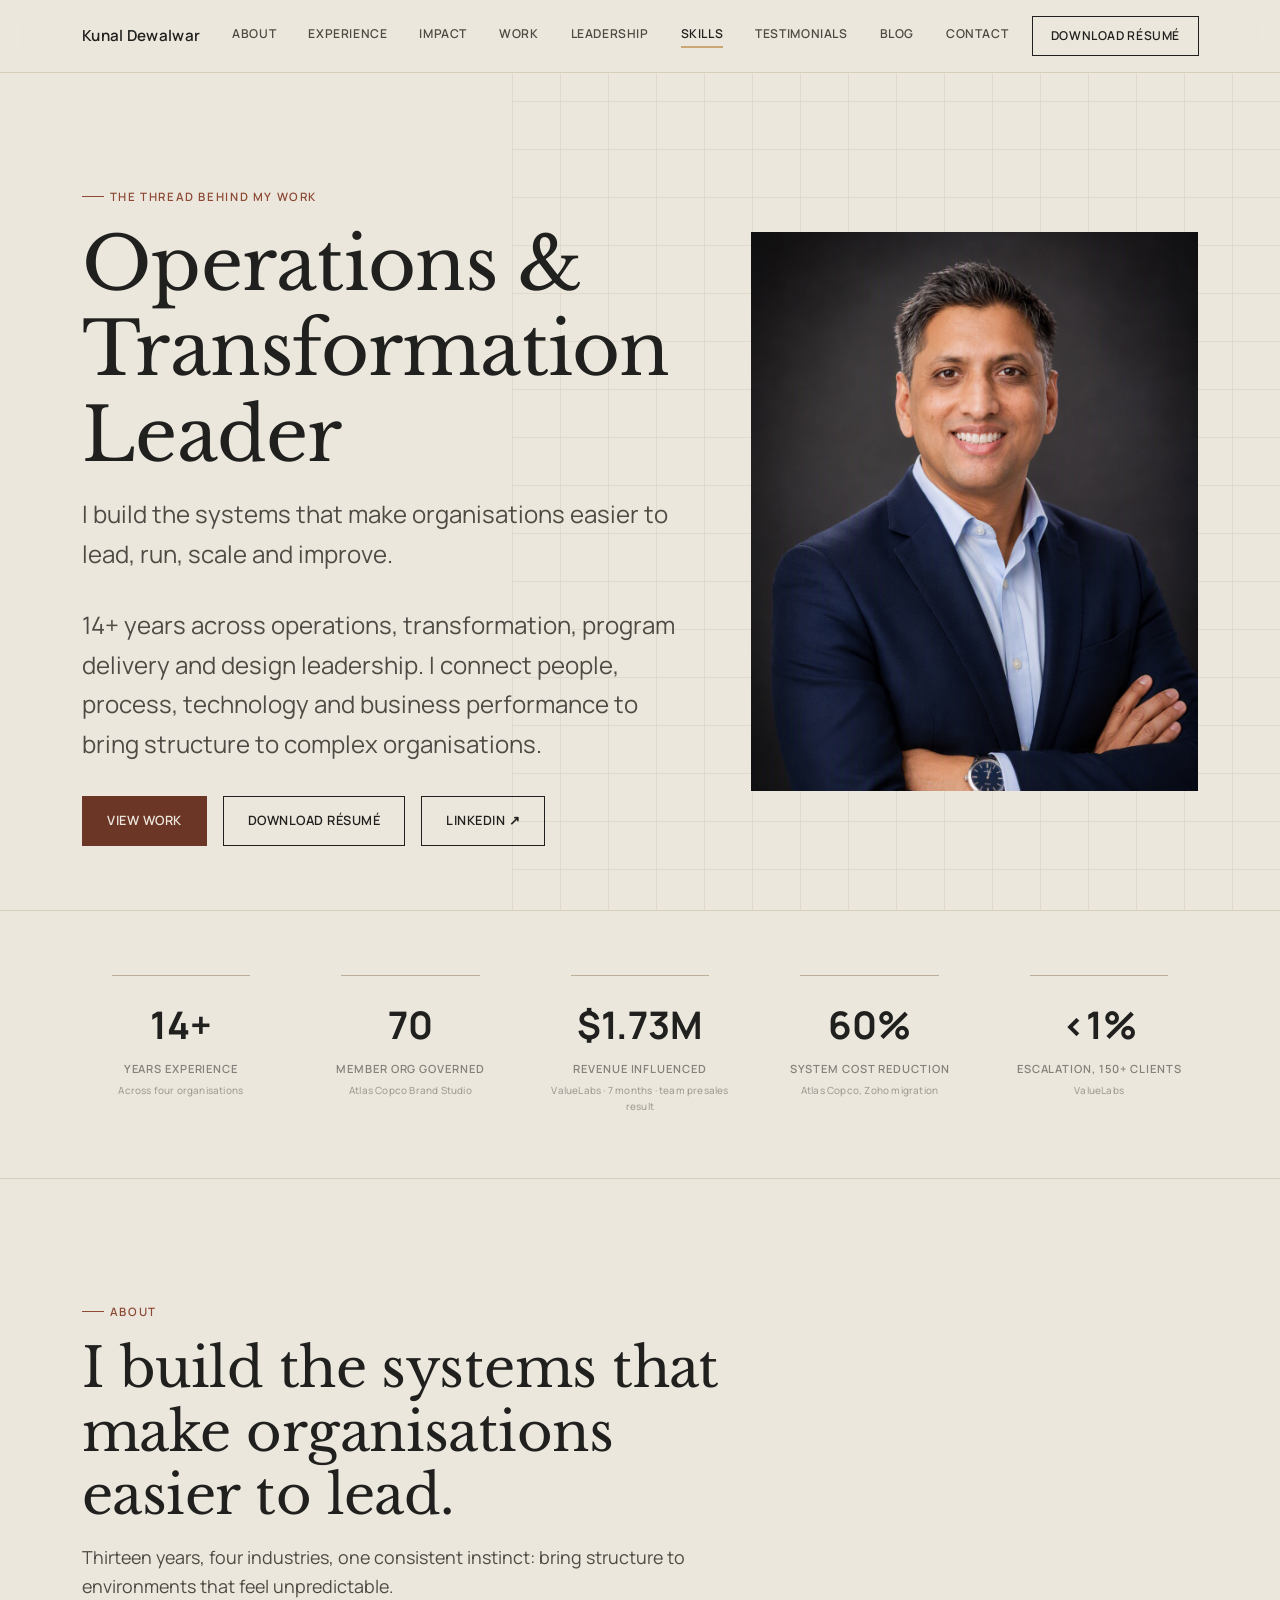
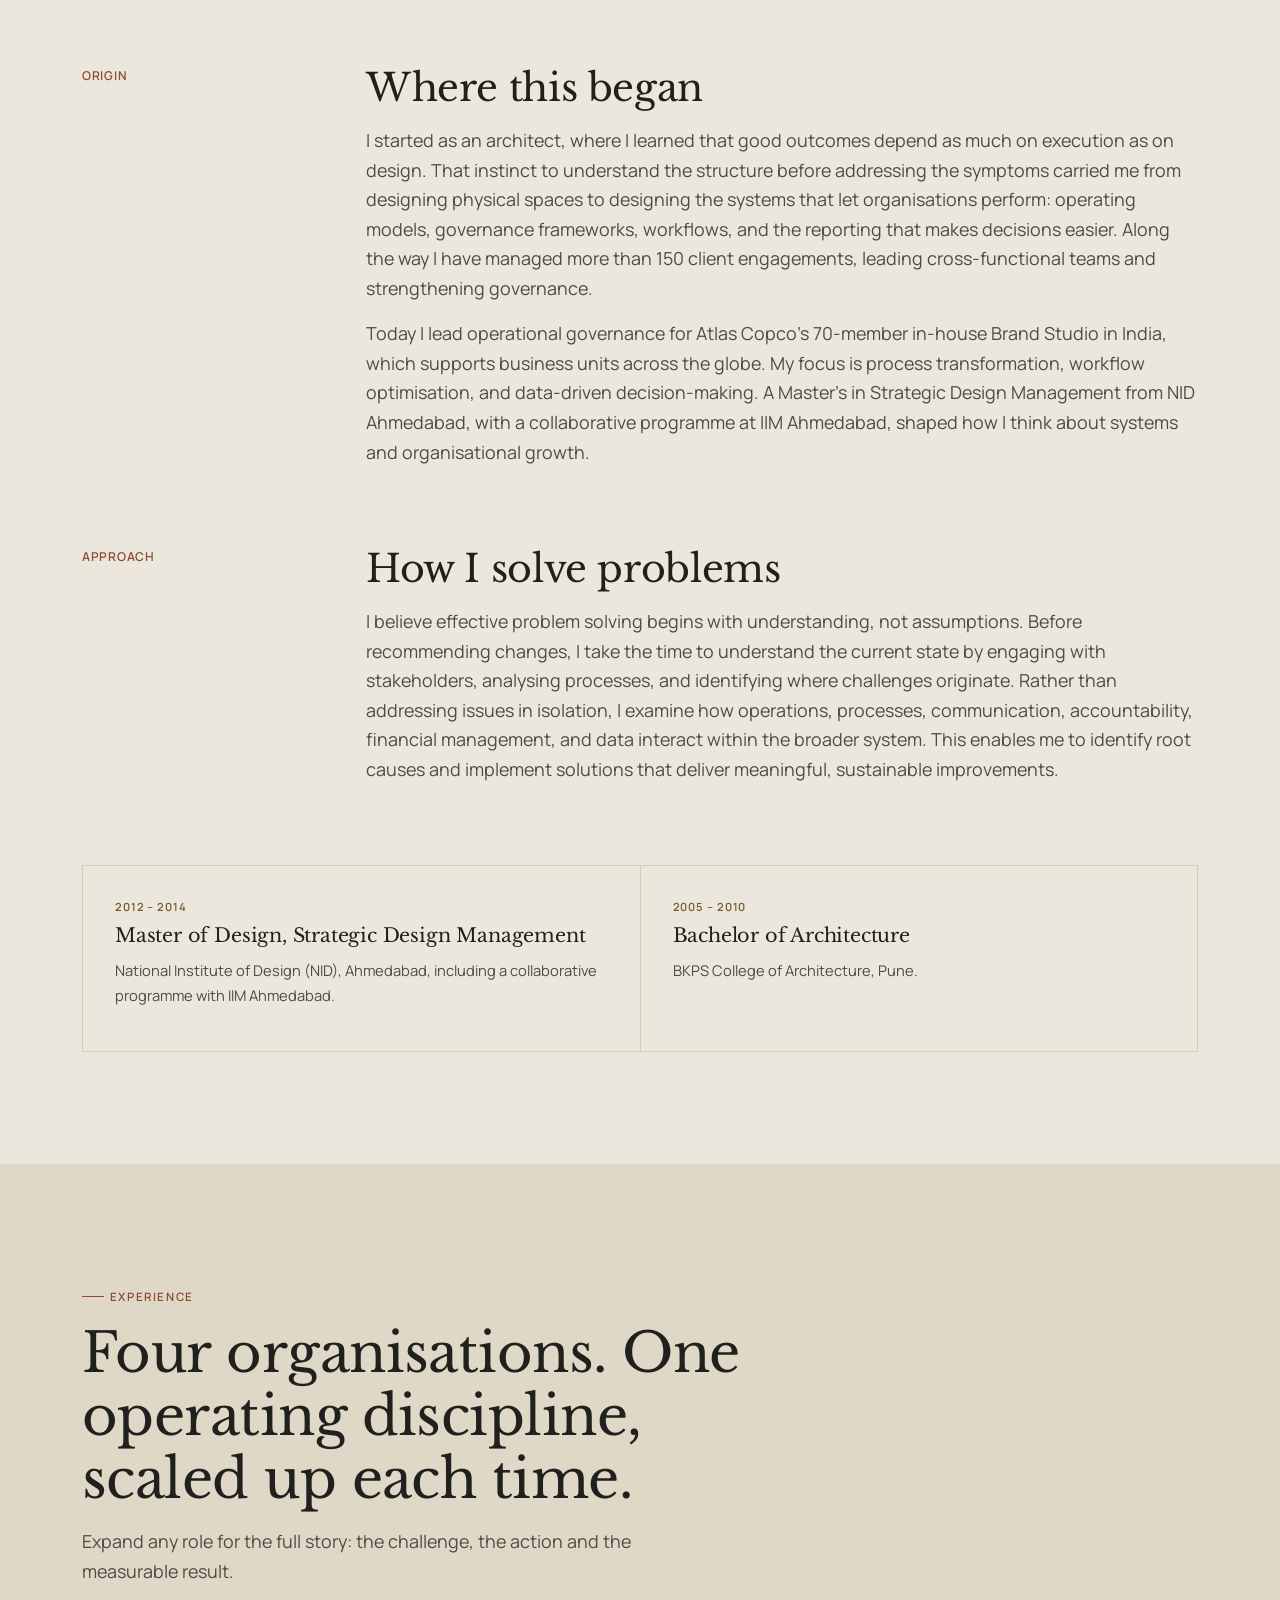
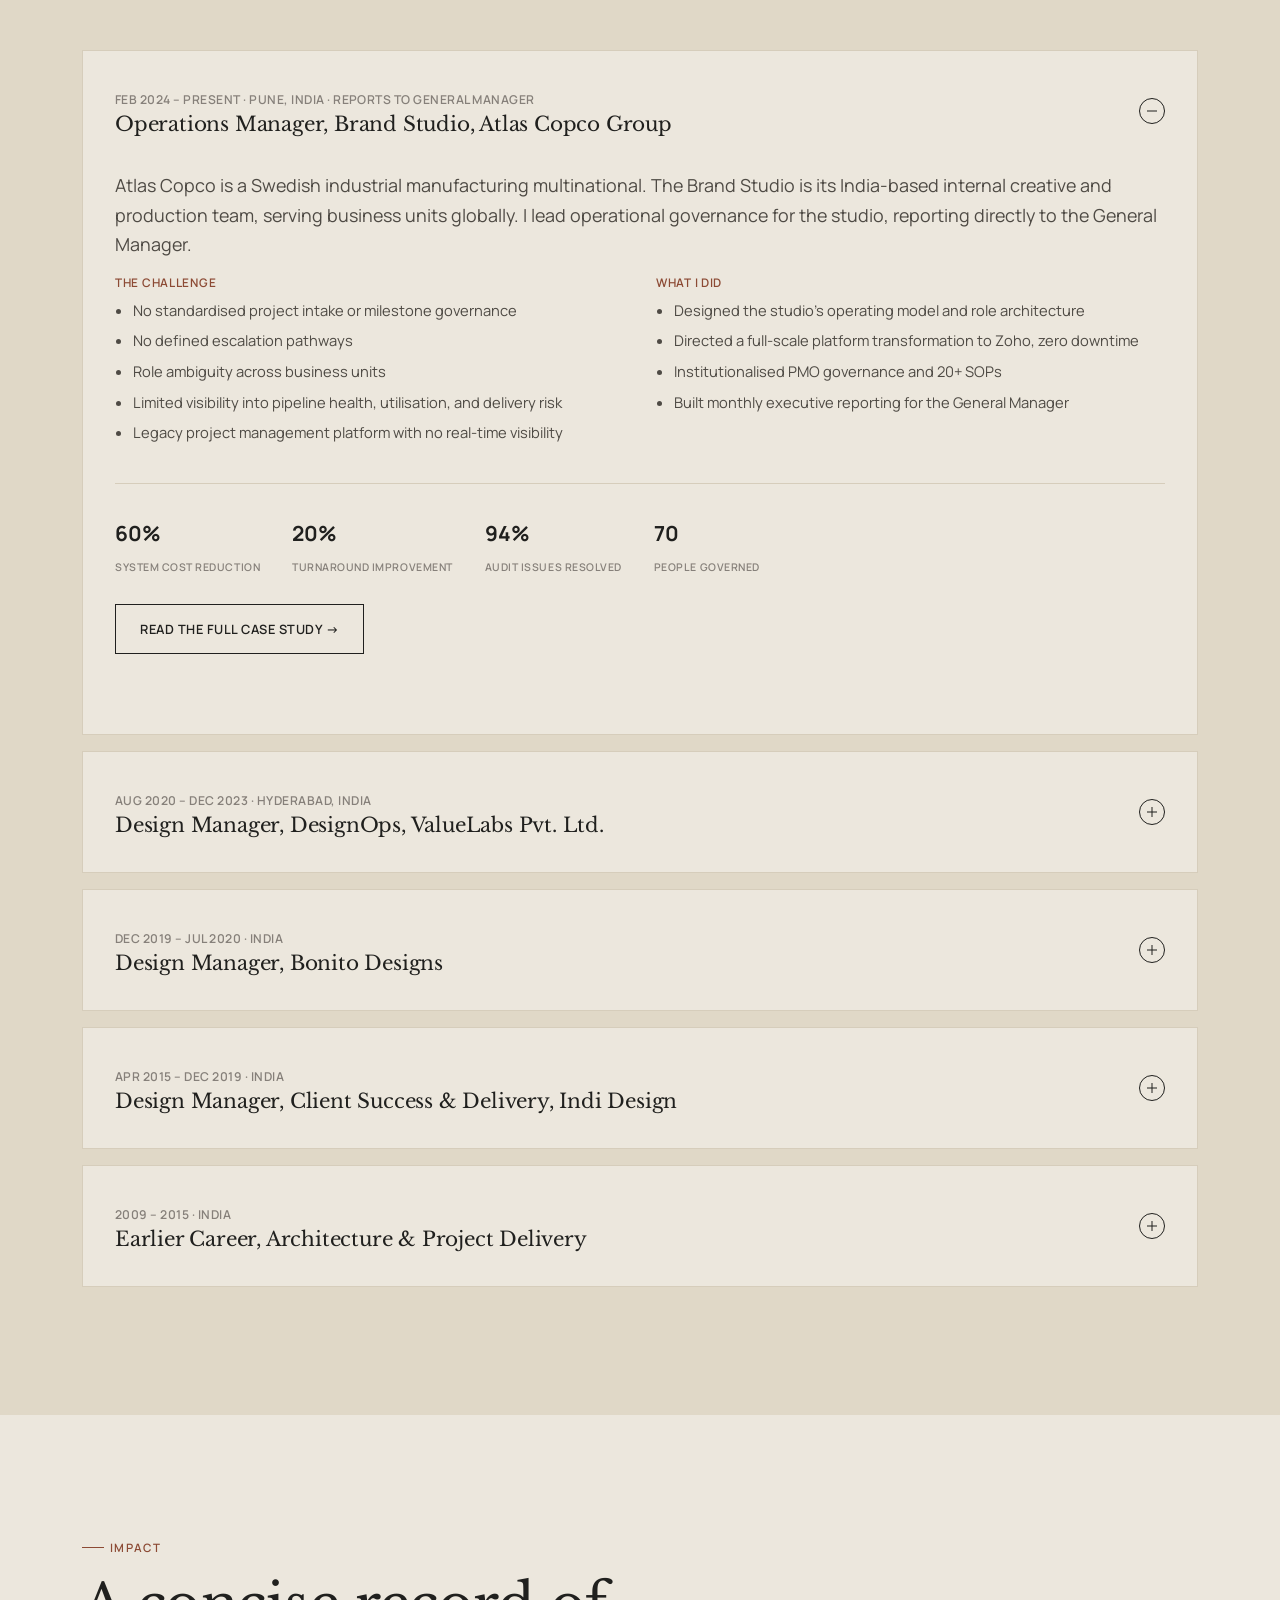
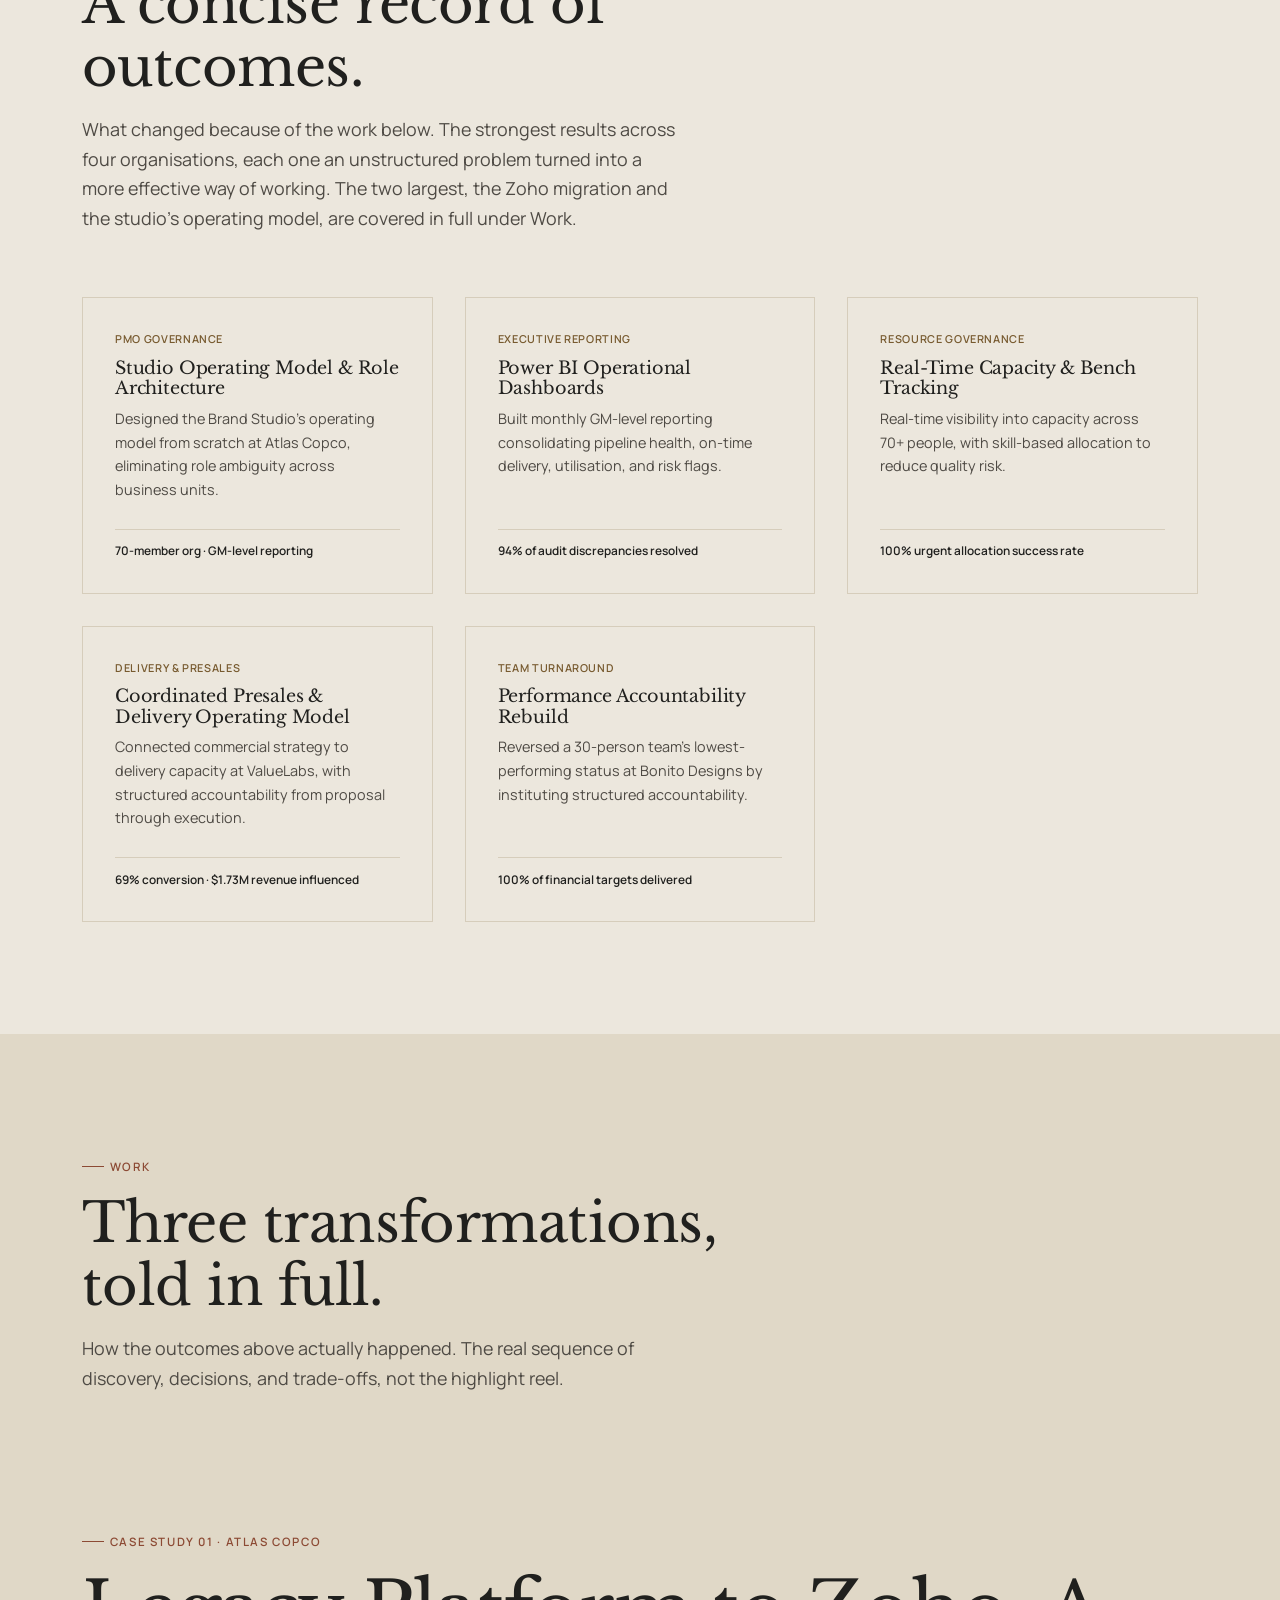
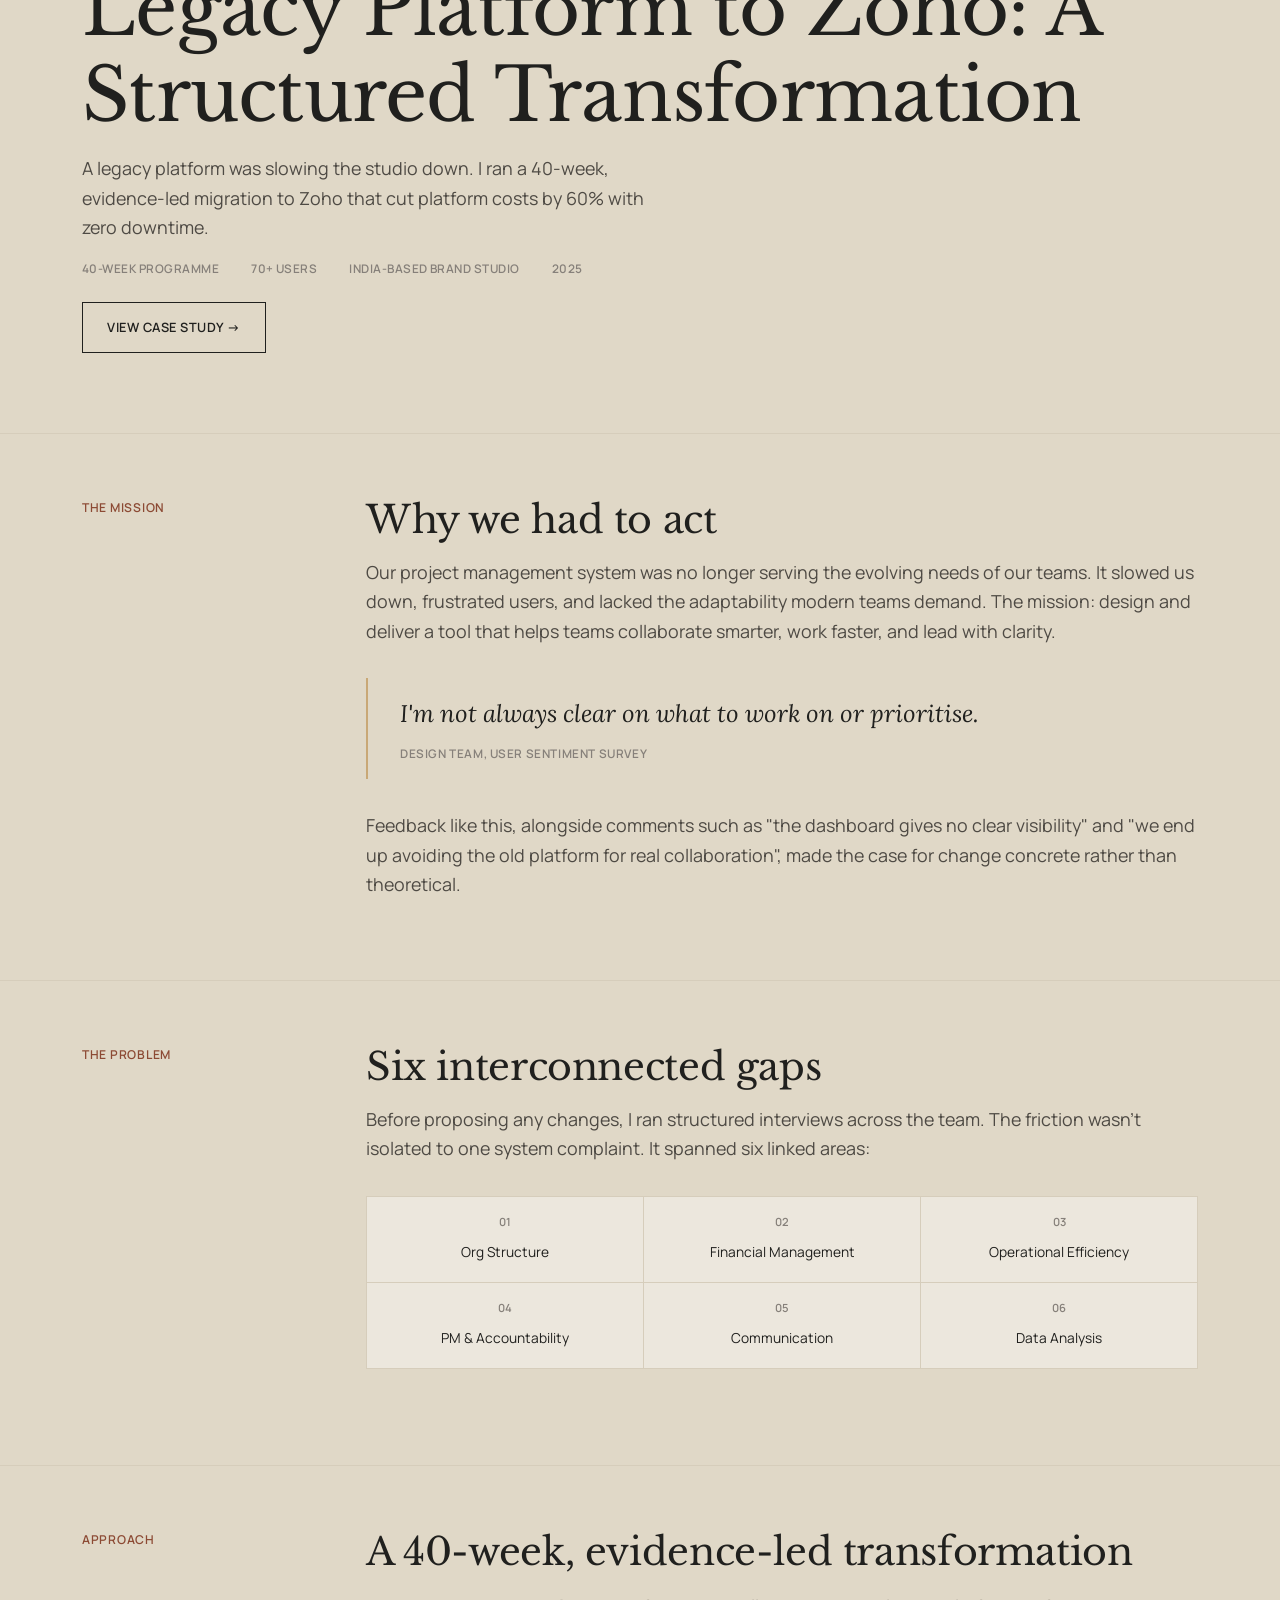
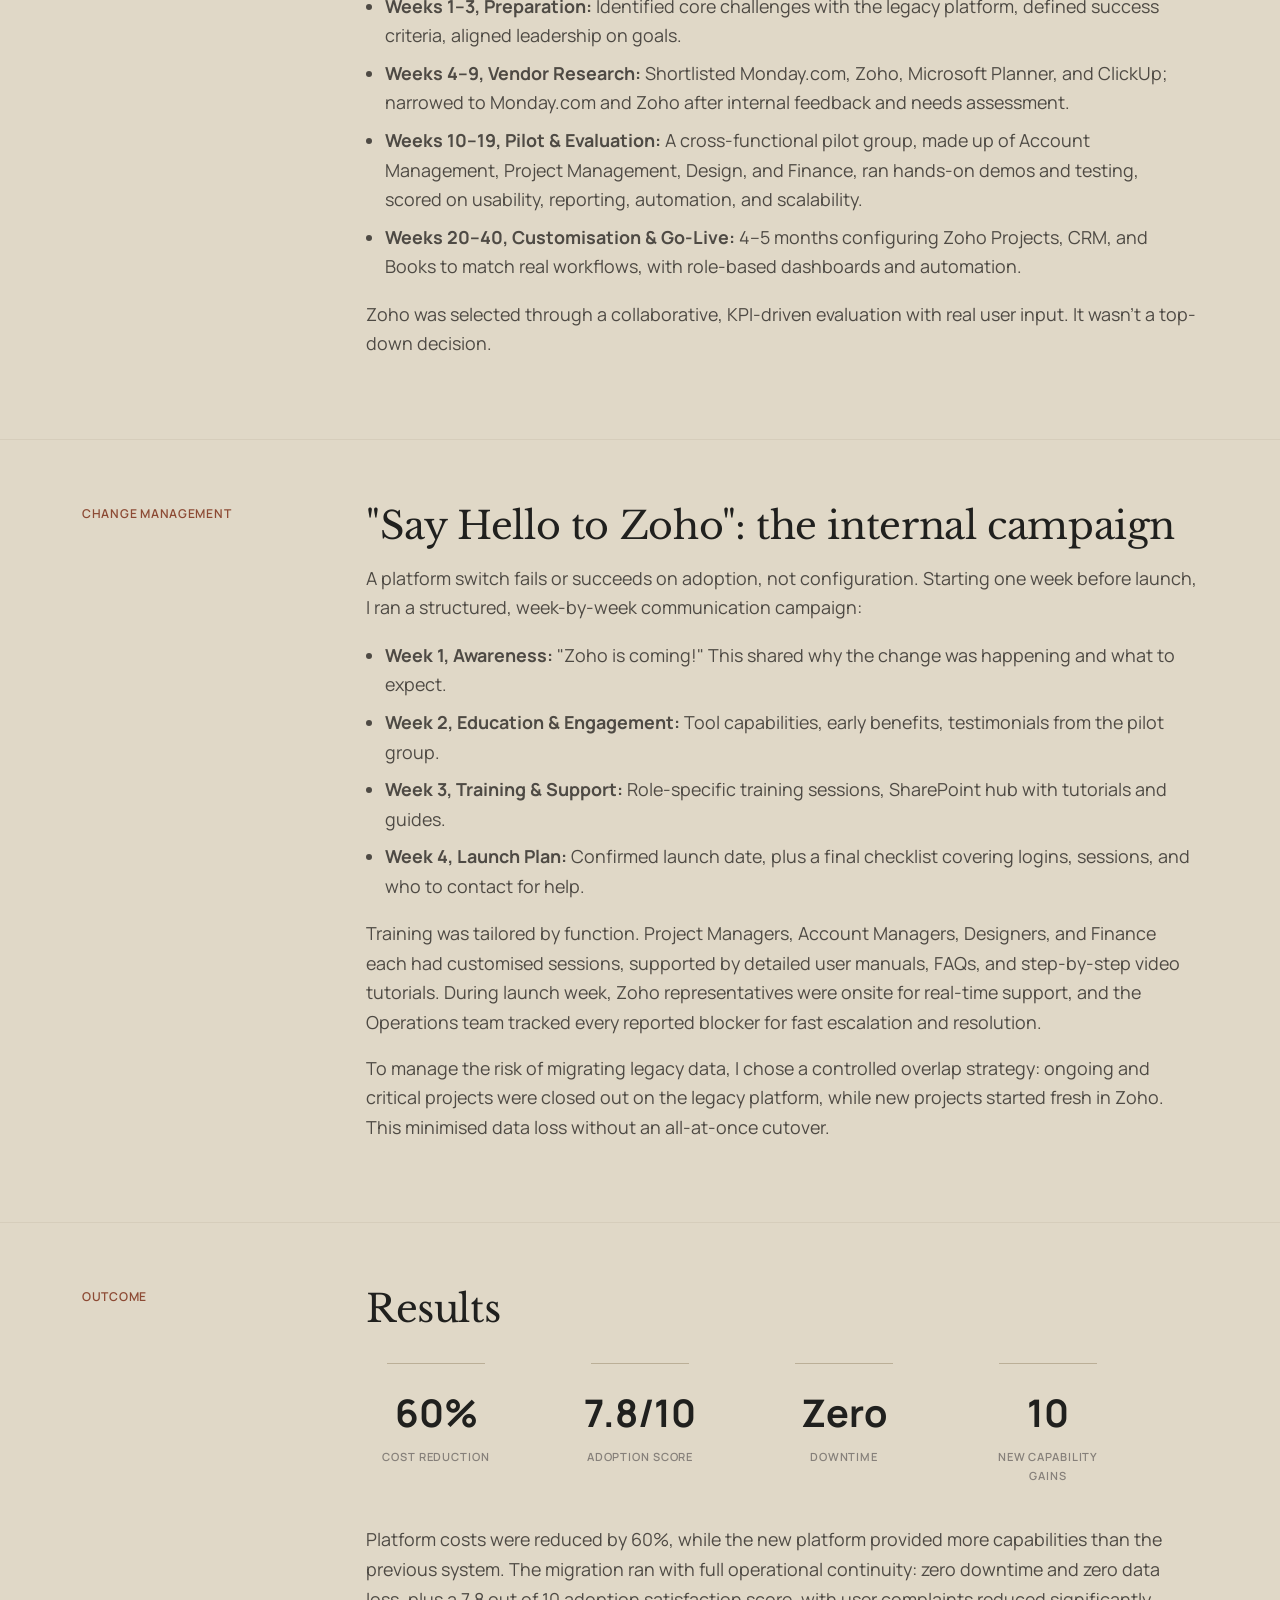
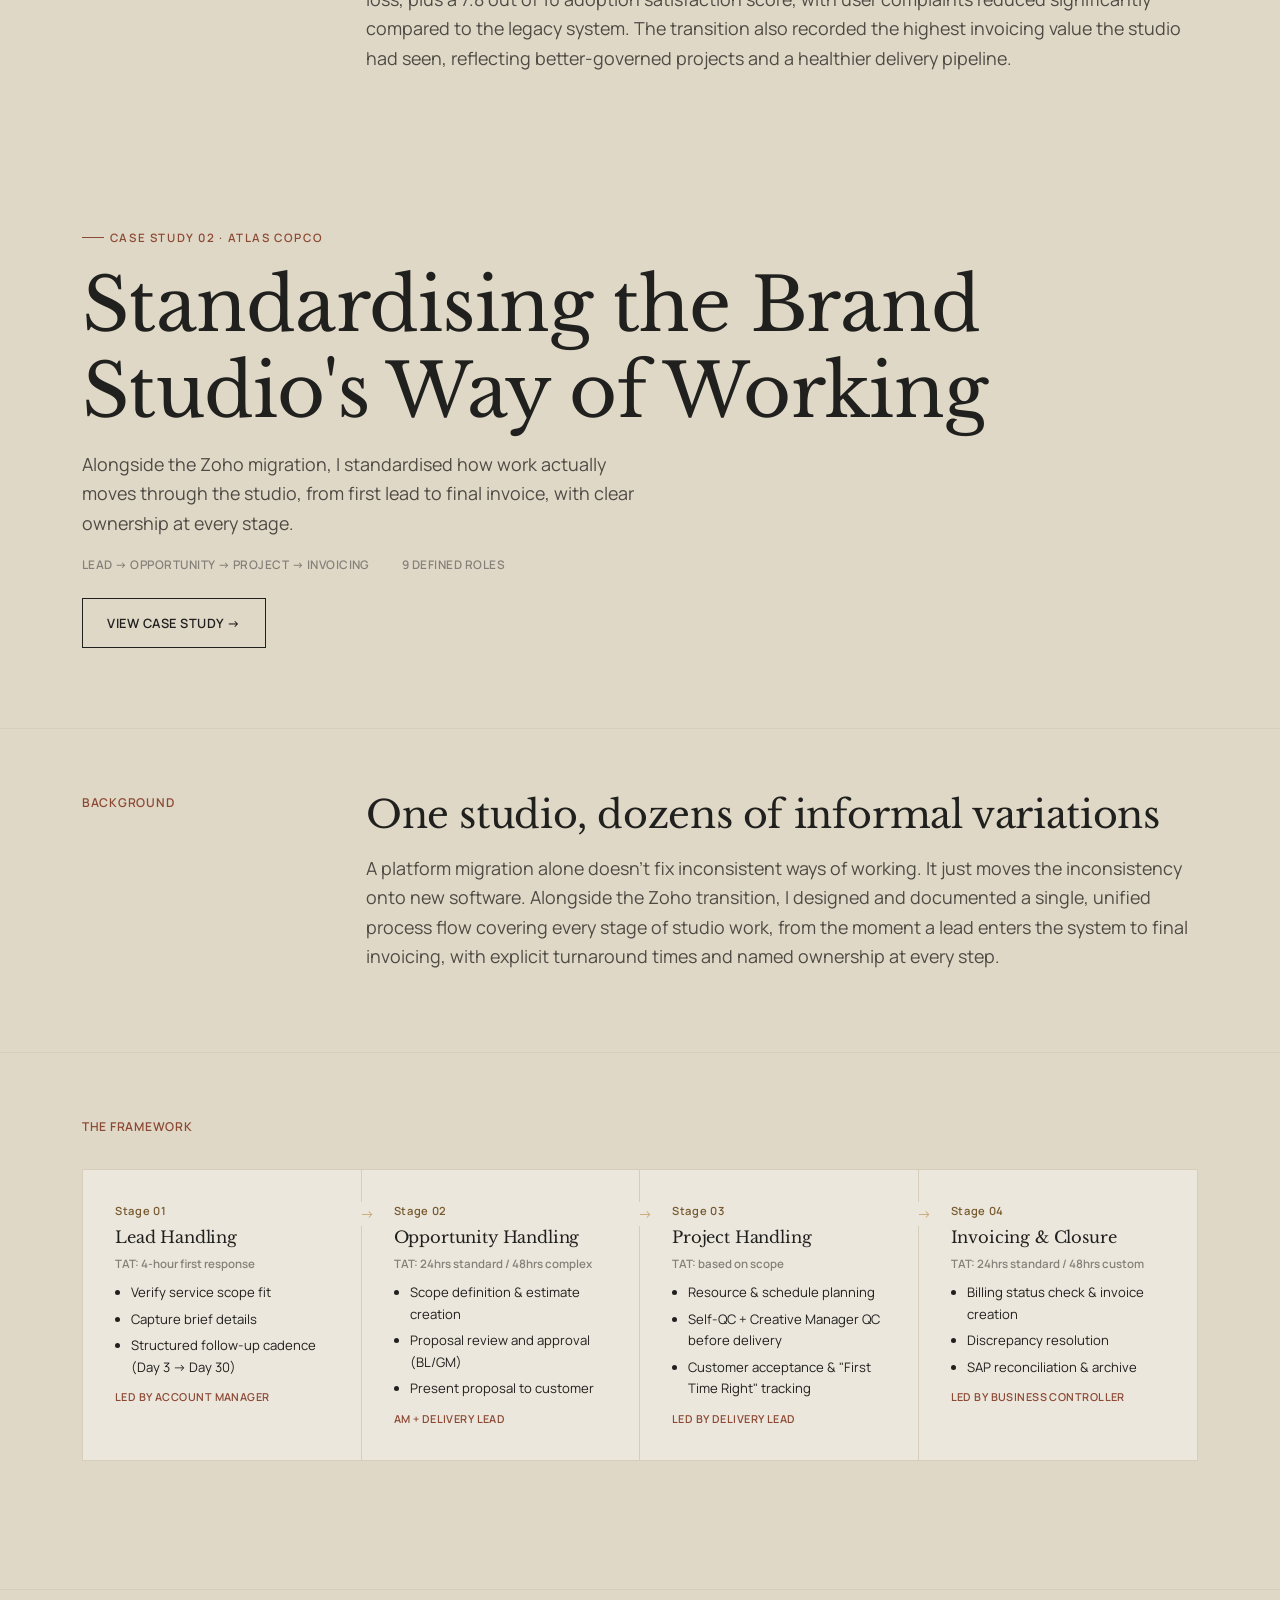
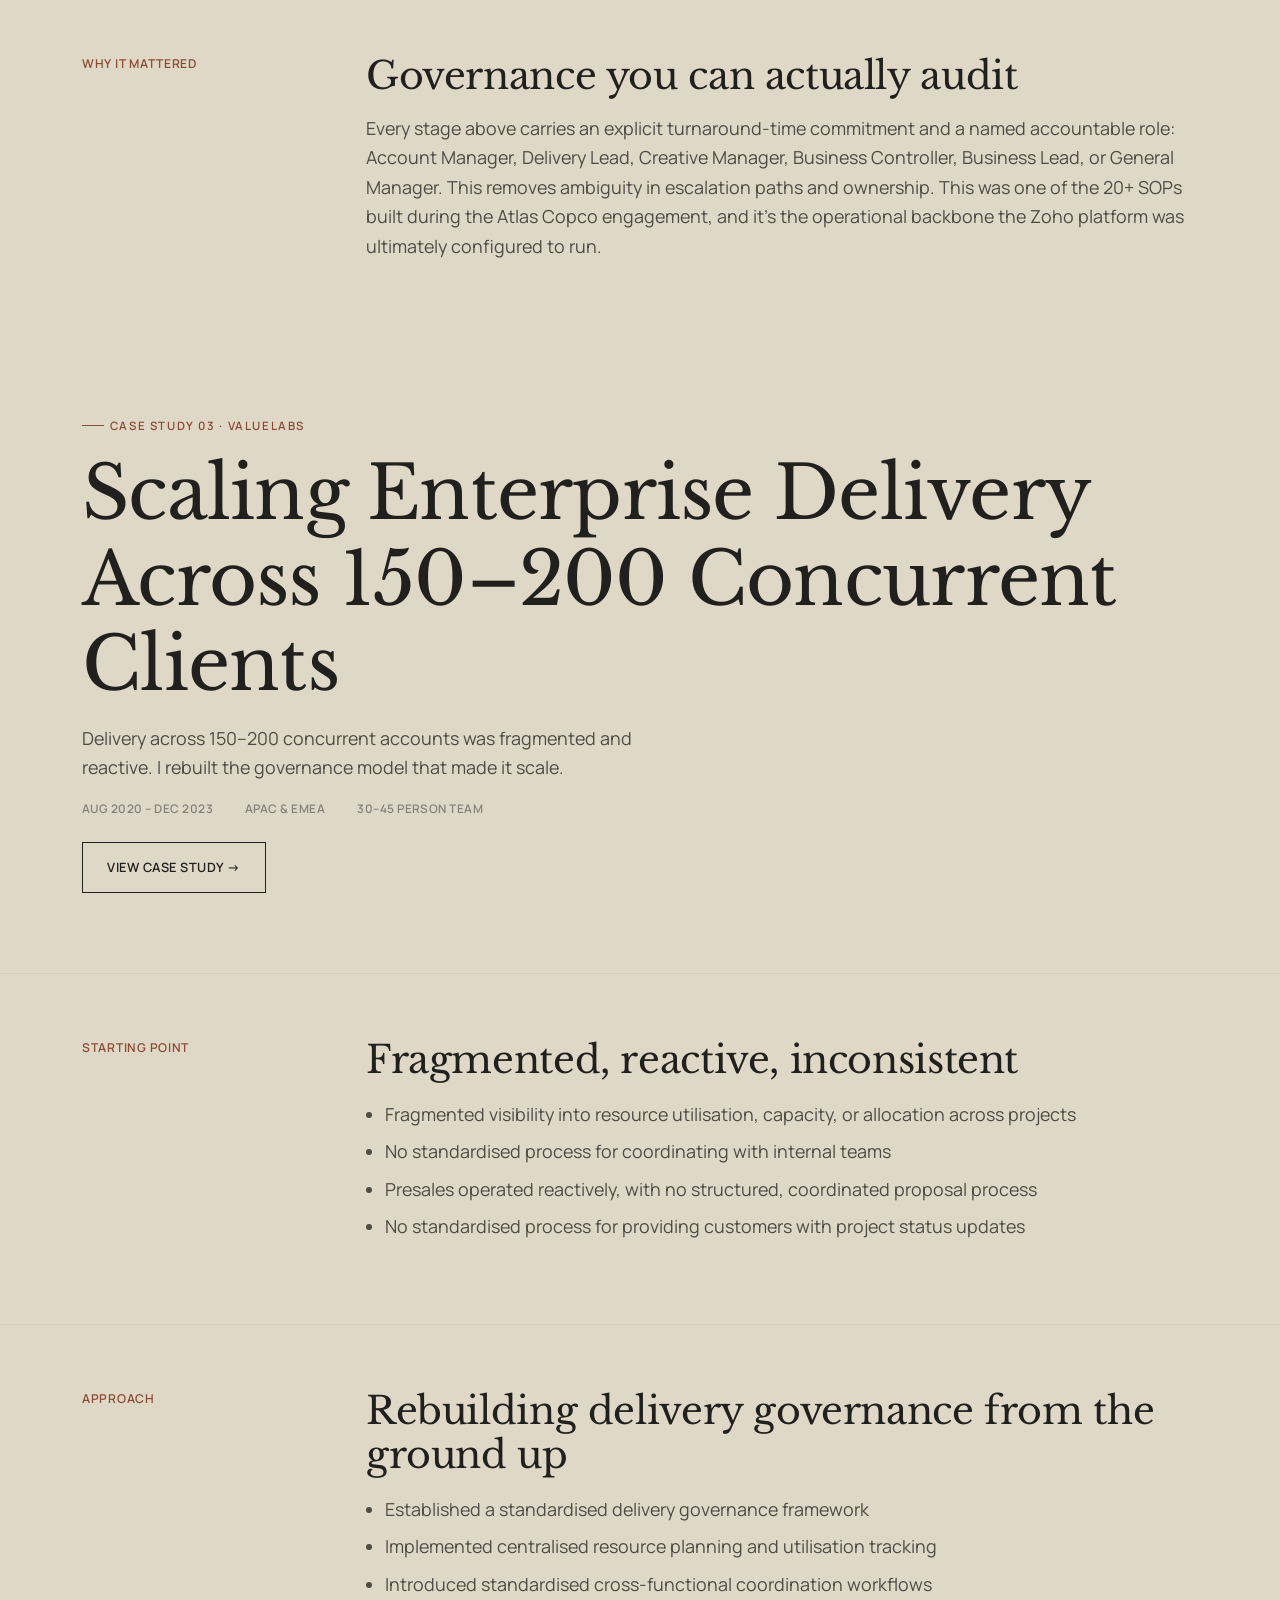
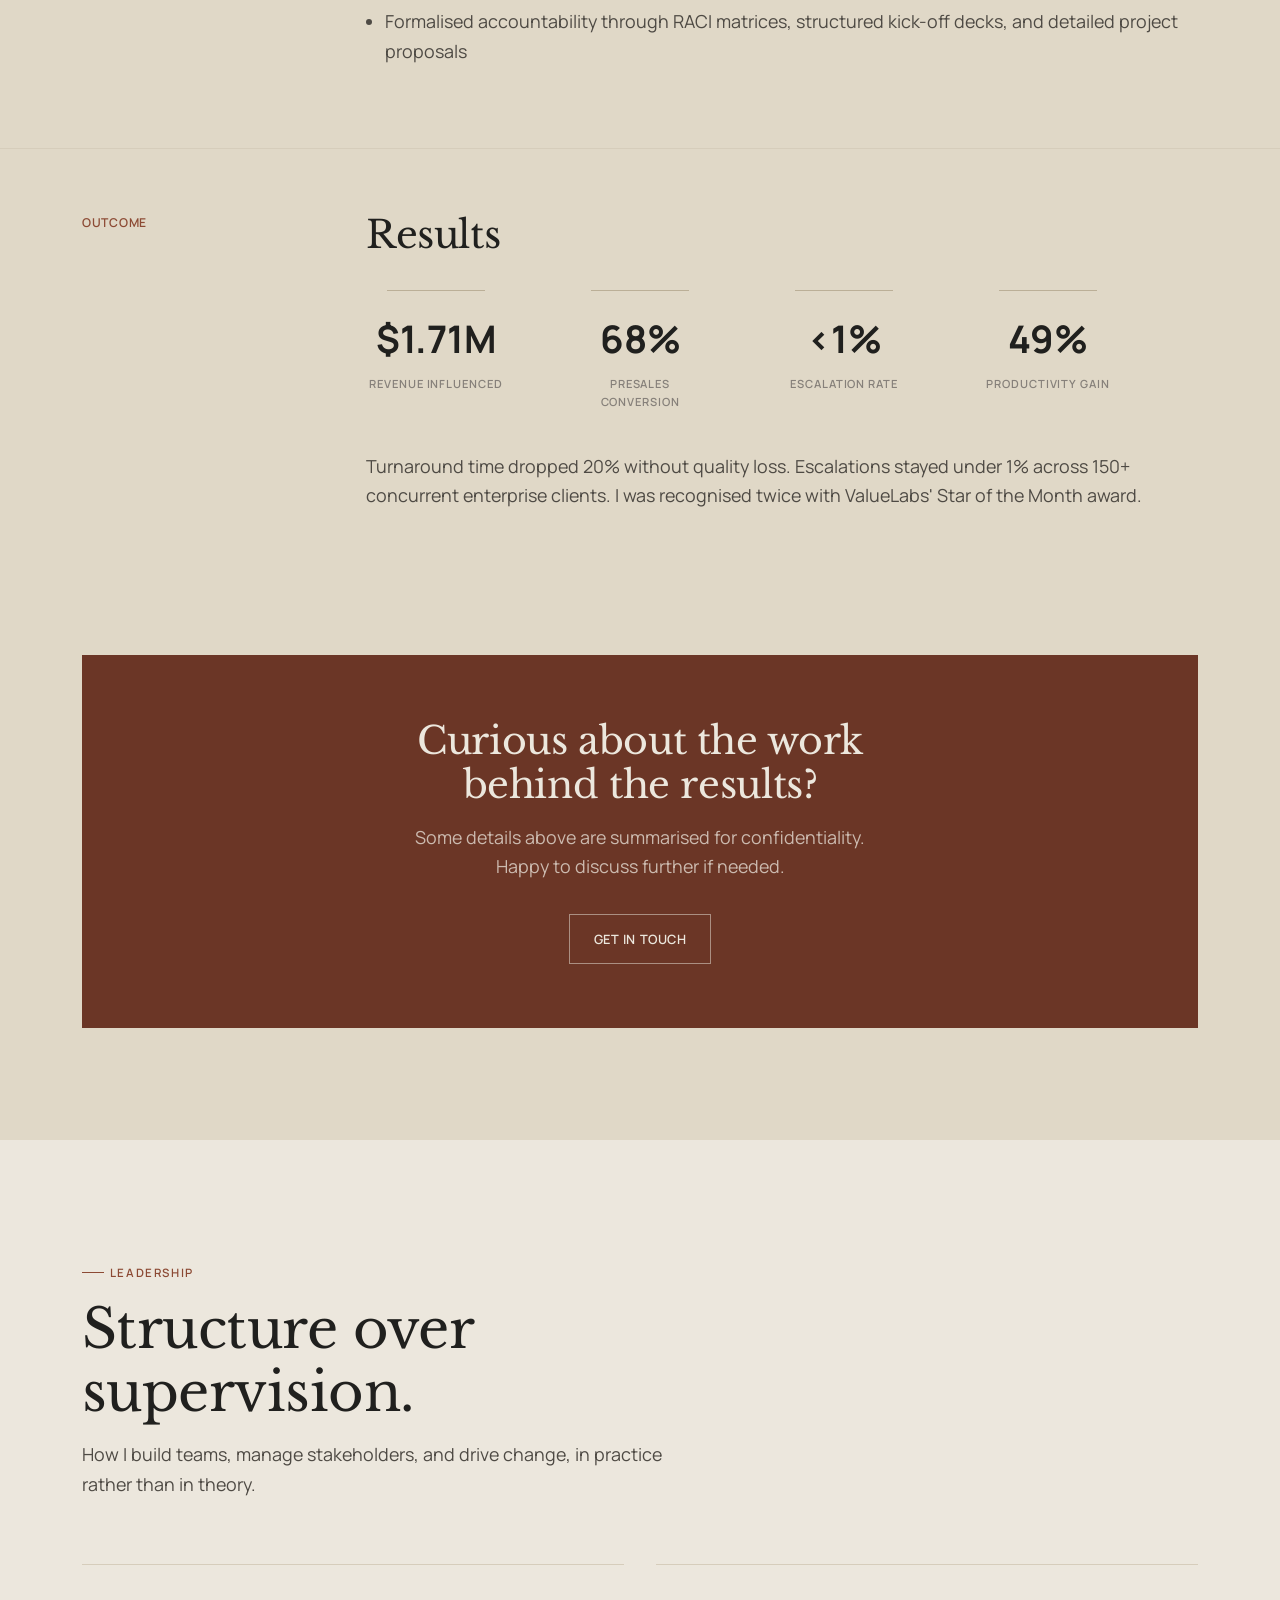
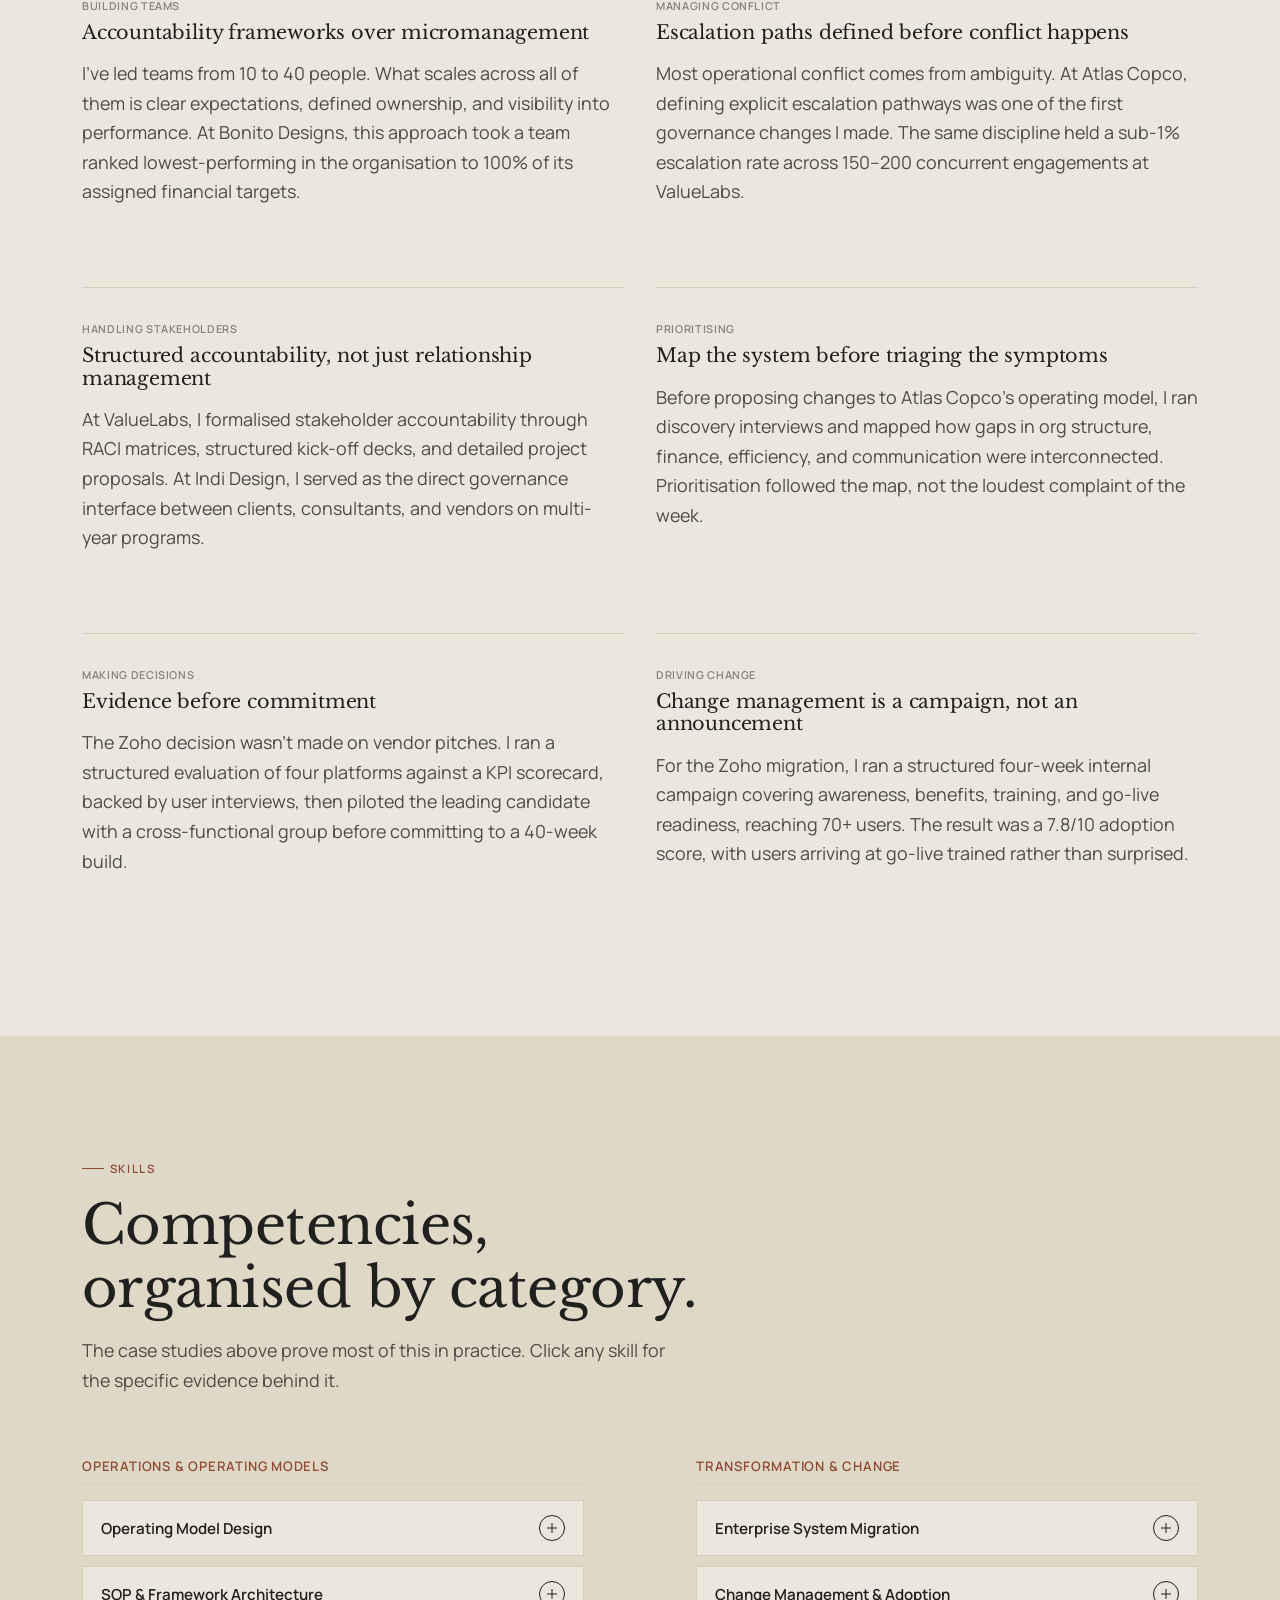
==== commit f8df8f79: "Update index.html" ====
--- a/index.html
+++ b/index.html
@@ -4,10 +4,10 @@
 <meta charset="UTF-8">
 <meta name="viewport" content="width=device-width, initial-scale=1.0">
 <title>Kunal Dewalwar, Operations & Transformation Leader | PMO, Program Delivery, Governance</title>
-<meta name="description" content="Kunal Dewalwar is an Operations & Transformation Leader with 13+ years building PMO governance, program and delivery systems, and operating models, including inside design, creative and studio environments. Based in Pune, India. Open to global remote roles.">
+<meta name="description" content="Kunal Dewalwar is an Operations & Transformation Leader with 14+ years building PMO governance, program and delivery systems, and operating models, including inside design, creative and studio environments. Based in Pune, India. Open to global remote roles.">
 <meta name="keywords" content="Kunal Dewalwar, Operations and Transformation Leader, PMO Governance, Program Management, Project Delivery, Presales Leadership, Business Transformation, Operating Model Design, Business Operations, Operations Manager India, Remote Operations Leader, Zoho Implementation, Delivery Governance">
 <meta property="og:title" content="Kunal Dewalwar, Operations & Transformation Leader">
-<meta property="og:description" content="13+ years across program delivery, presales, team leadership, and business transformation.">
+<meta property="og:description" content="14+ years across program delivery, presales, team leadership, and business transformation.">
 <meta property="og:type" content="website">
 <meta property="og:url" content="https://kunaldewalwar.in/">
 <link rel="canonical" href="https://kunaldewalwar.in/">
@@ -111,7 +111,7 @@
 </p>
 
 <p class="lede">
-  13+ years across operations, transformation, program delivery and design leadership. I connect people, process, technology and business performance to bring structure to complex organisations.
+  14+ years across operations, transformation, program delivery and design leadership. I connect people, process, technology and business performance to bring structure to complex organisations.
 </p>
         <div class="hero-ctas">
           <a href="#case-studies" class="btn btn-primary">View Work</a>
@@ -130,7 +130,7 @@
   <!-- ============ METRICS STRIP ============ -->
   <section class="metrics-strip reveal">
     <div class="container">
-      <div class="metric"><span class="metric-value">13+</span><span class="metric-label">Years Experience</span><span class="metric-context">Across four organisations</span></div>
+      <div class="metric"><span class="metric-value">14+</span><span class="metric-label">Years Experience</span><span class="metric-context">Across four organisations</span></div>
       <div class="metric"><span class="metric-value">70</span><span class="metric-label">Member Org Governed</span><span class="metric-context">Atlas Copco Brand Studio</span></div>
       <div class="metric"><span class="metric-value">$1.73M</span><span class="metric-label">Revenue Influenced</span><span class="metric-context">ValueLabs · 7 months · team presales result</span></div>
       <div class="metric"><span class="metric-value">60%</span><span class="metric-label">System Cost Reduction</span><span class="metric-context">Atlas Copco, Zoho migration</span></div>
